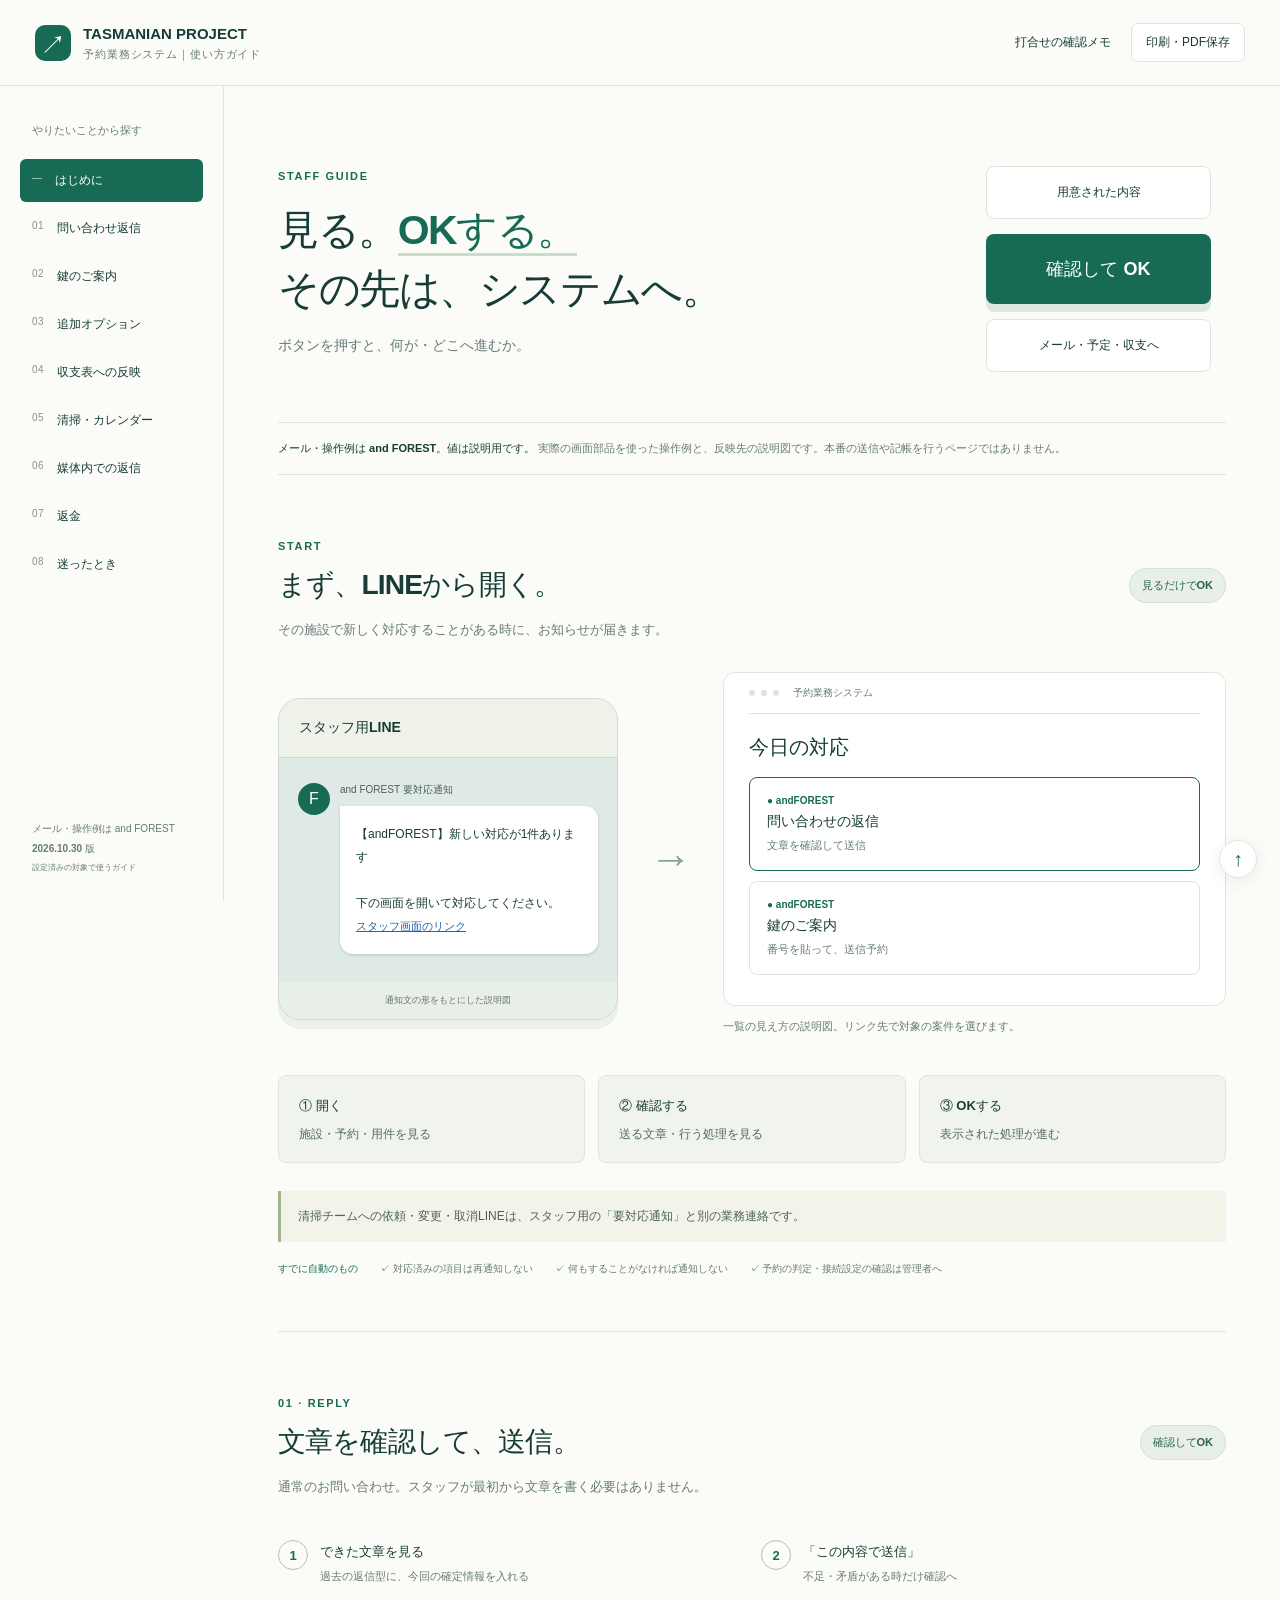
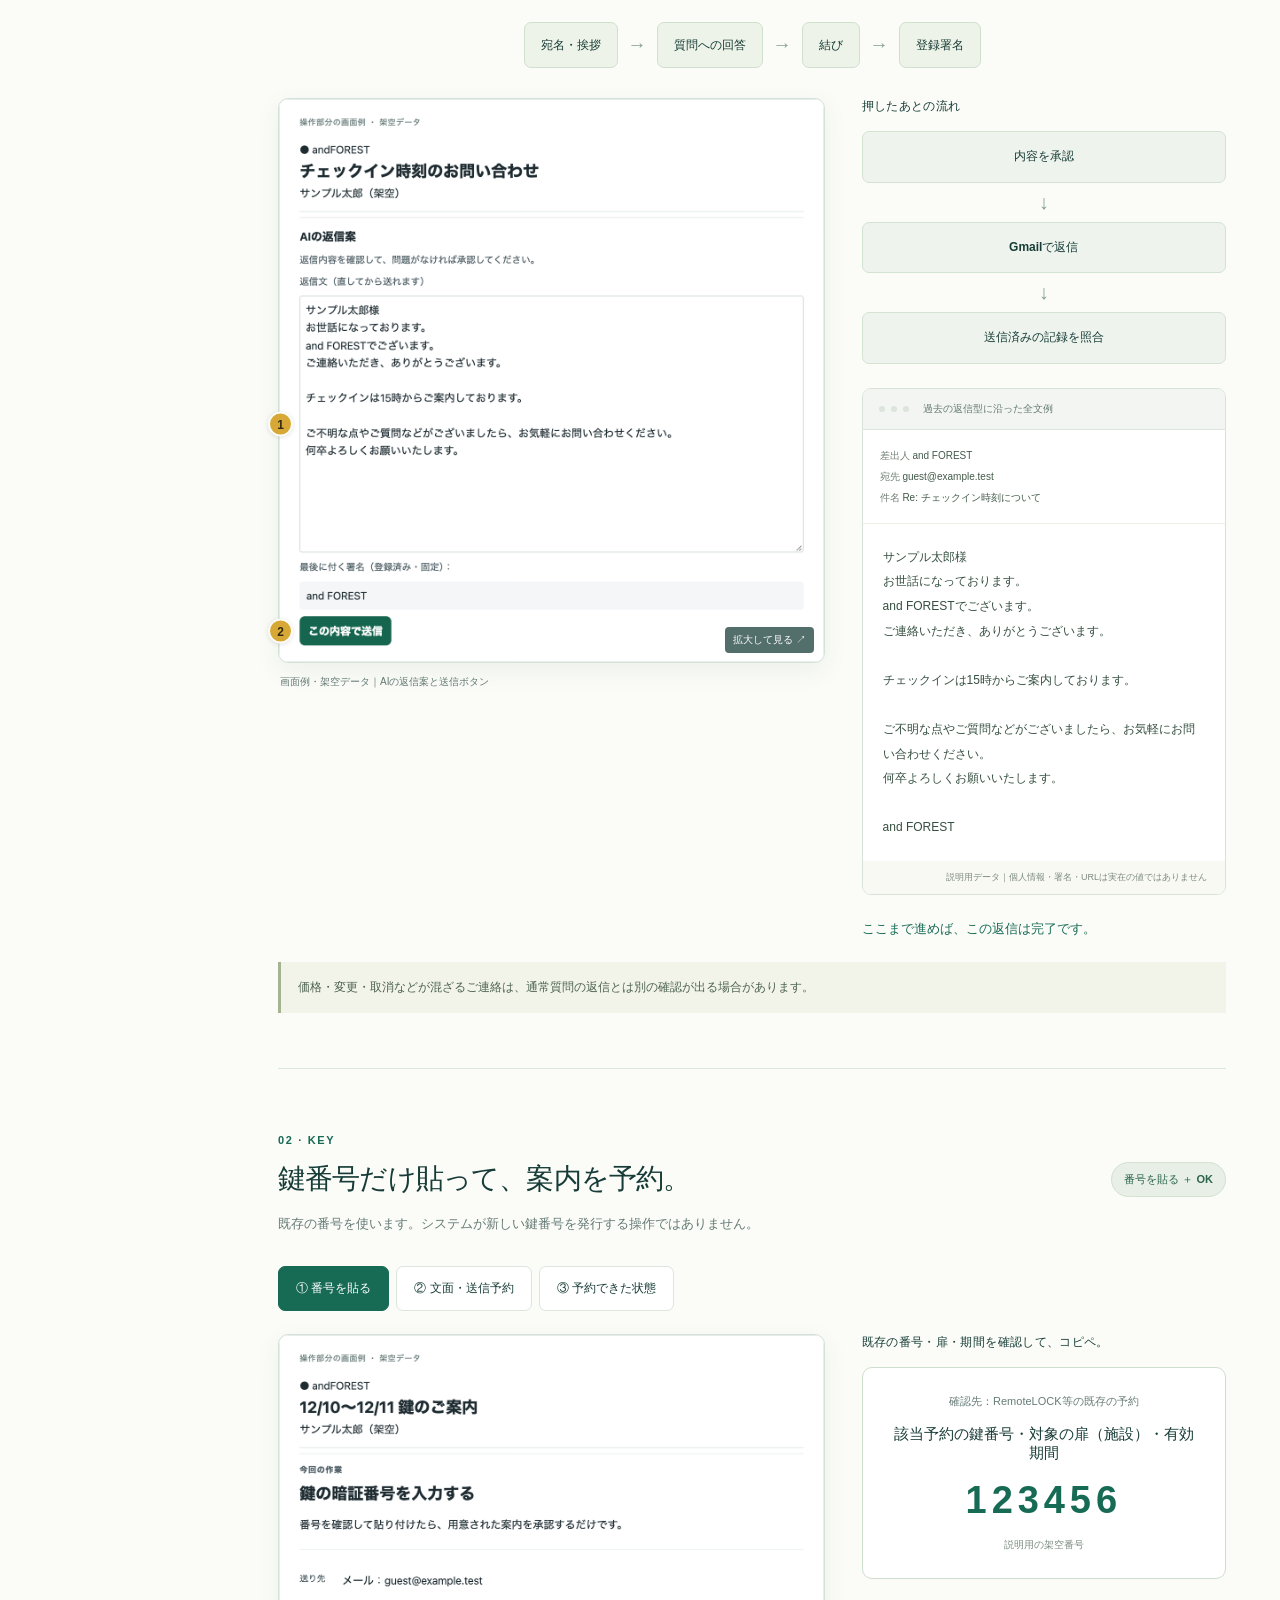
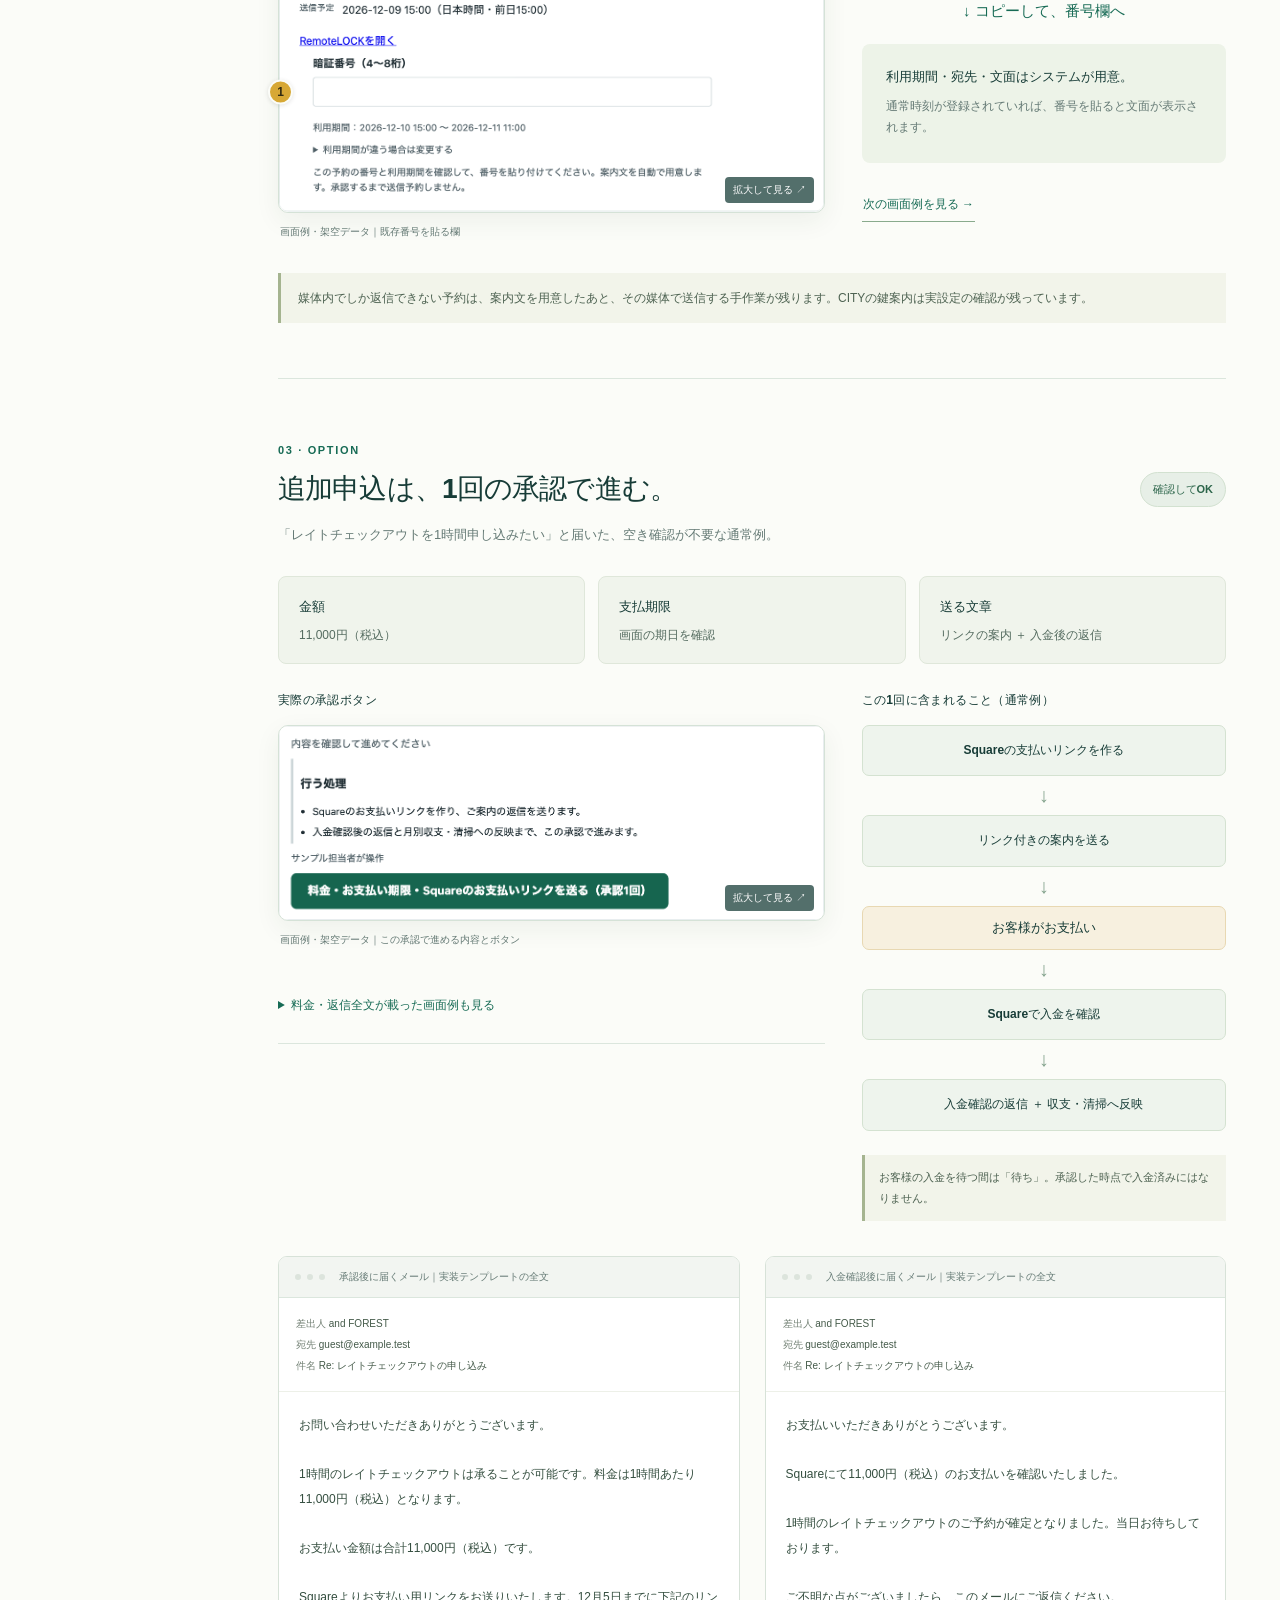
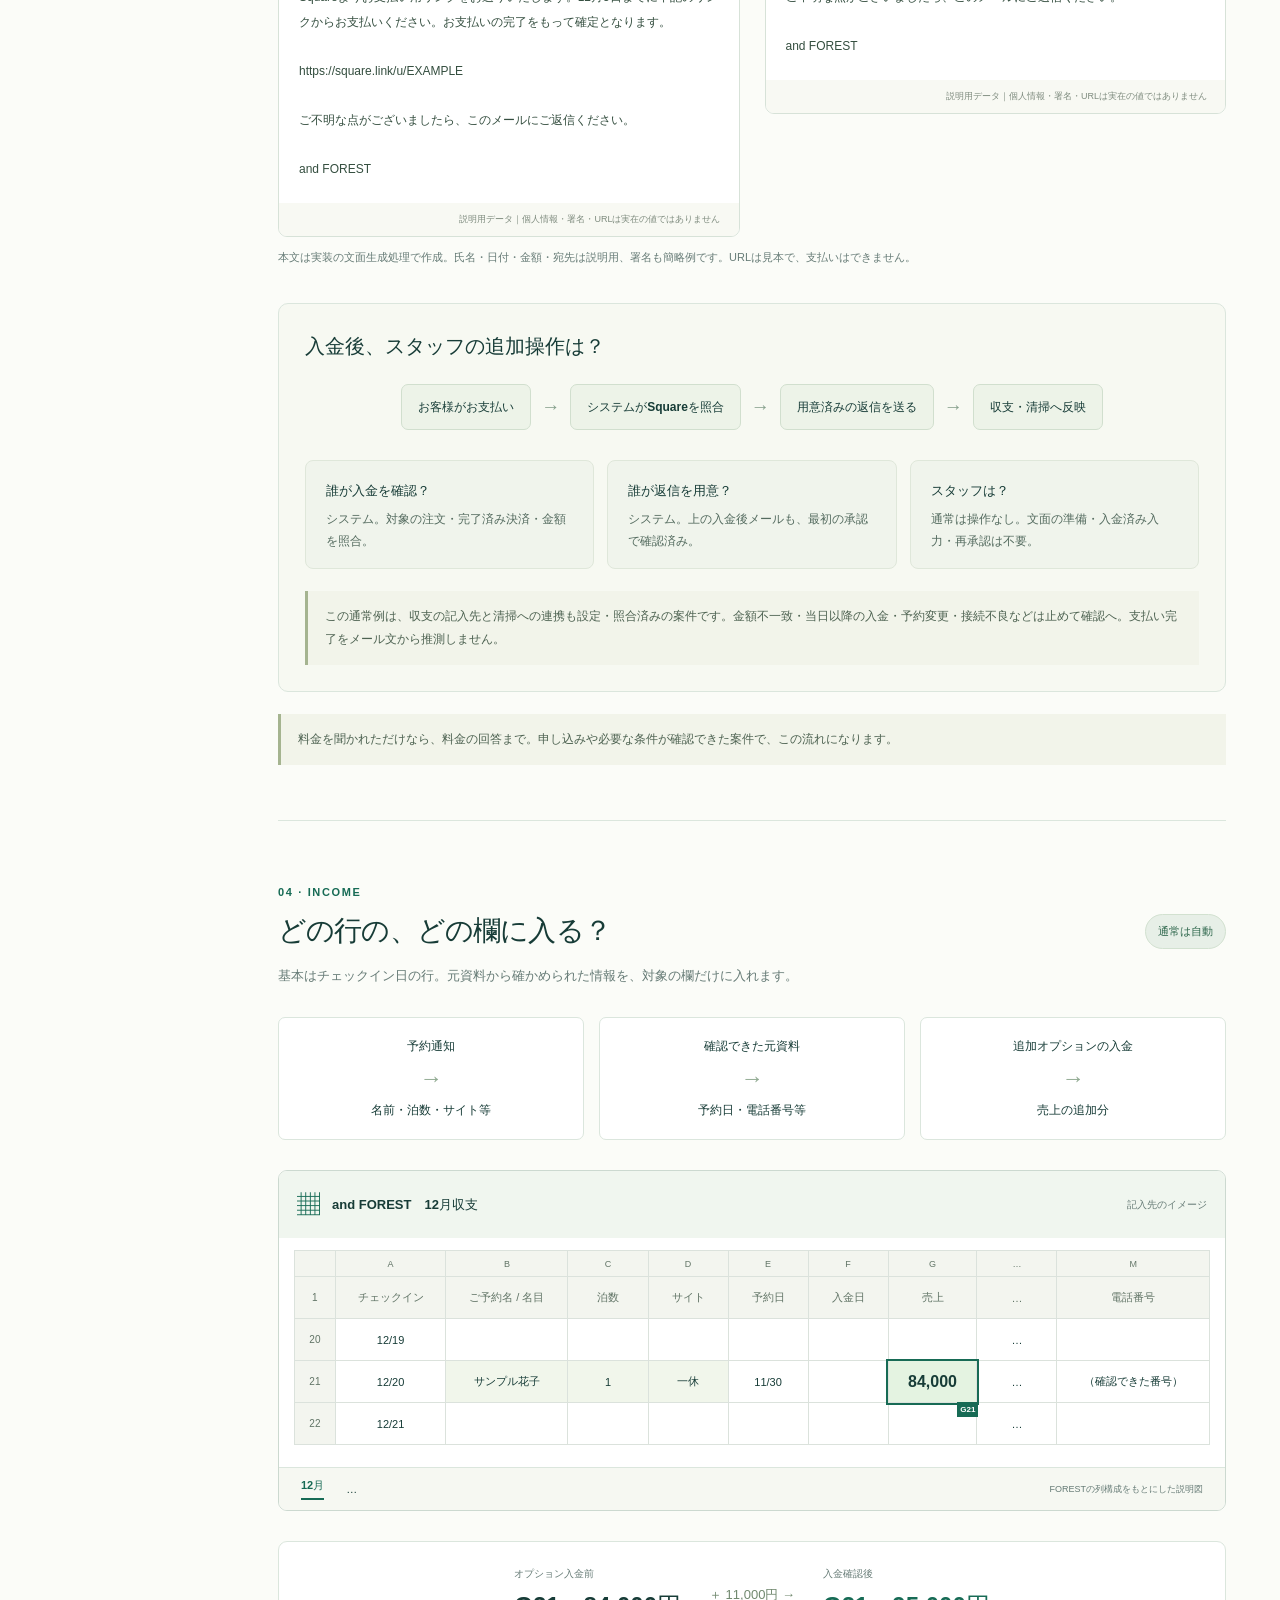
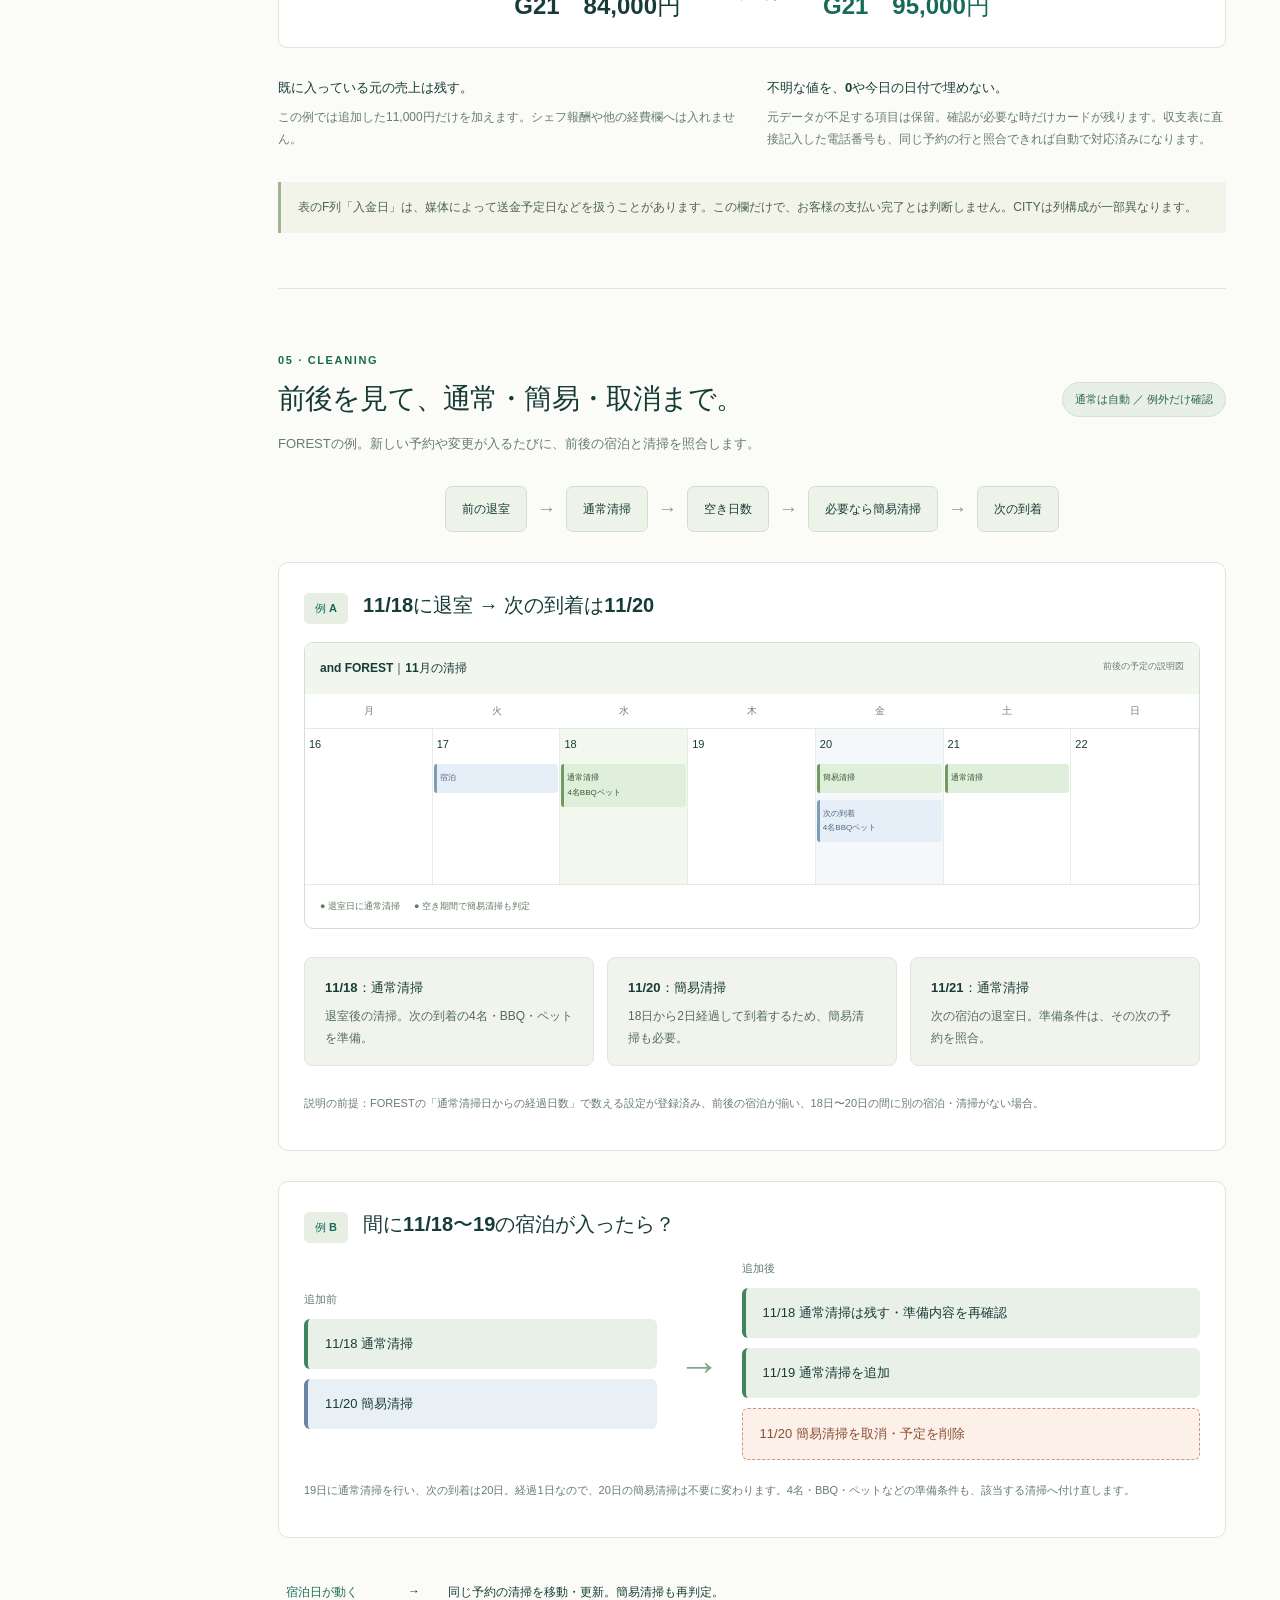
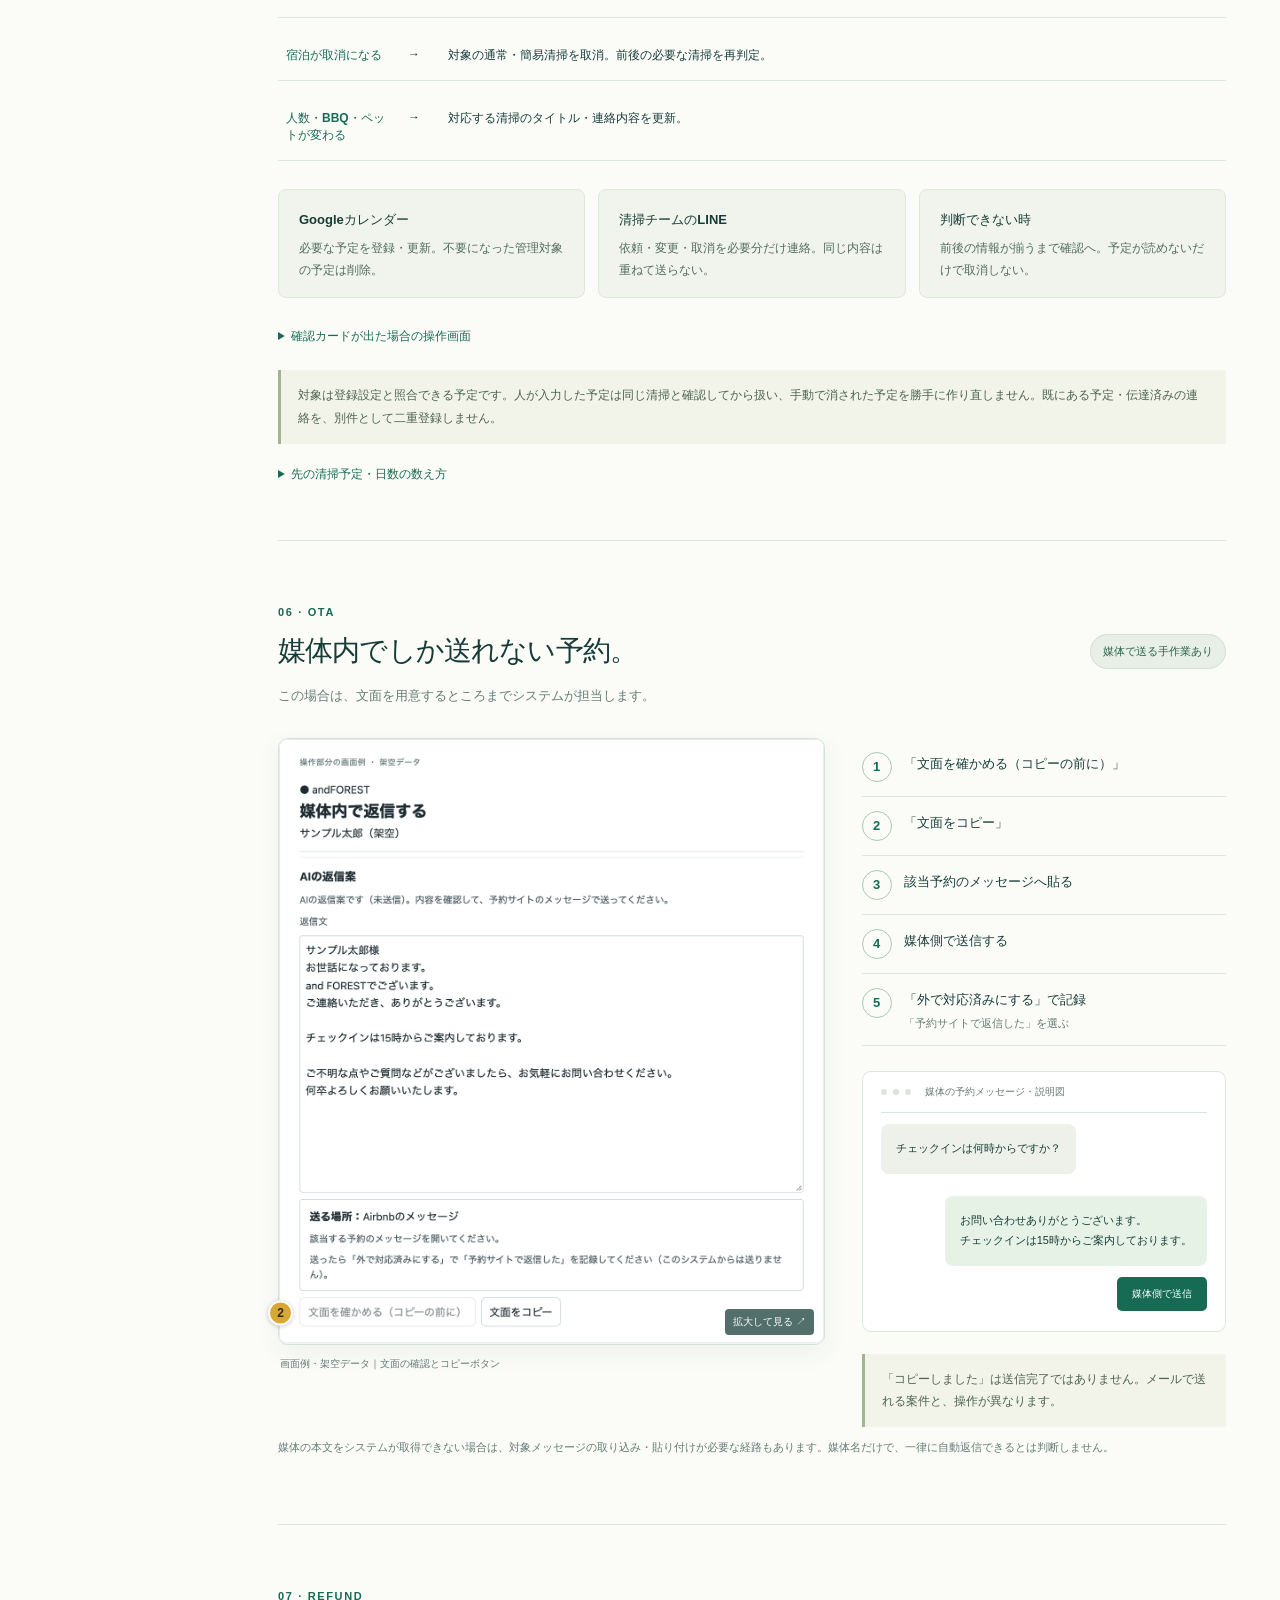
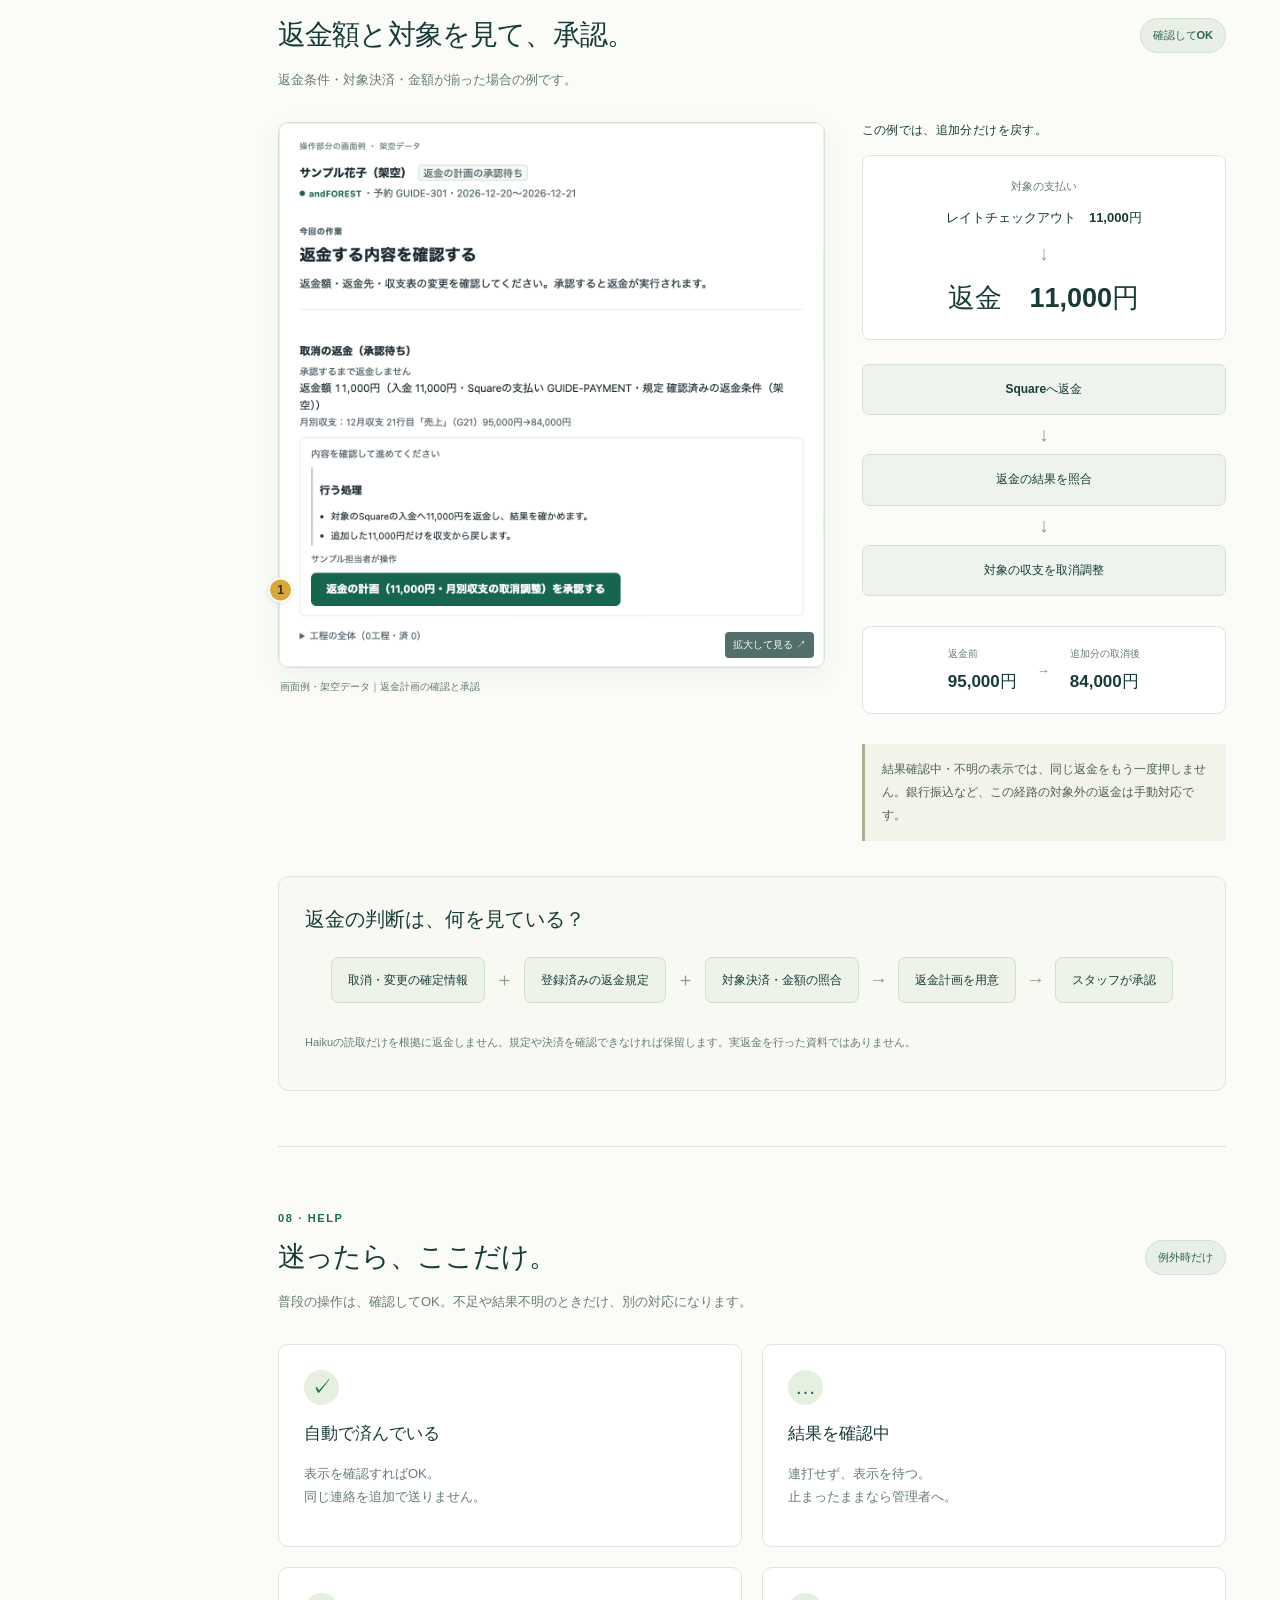
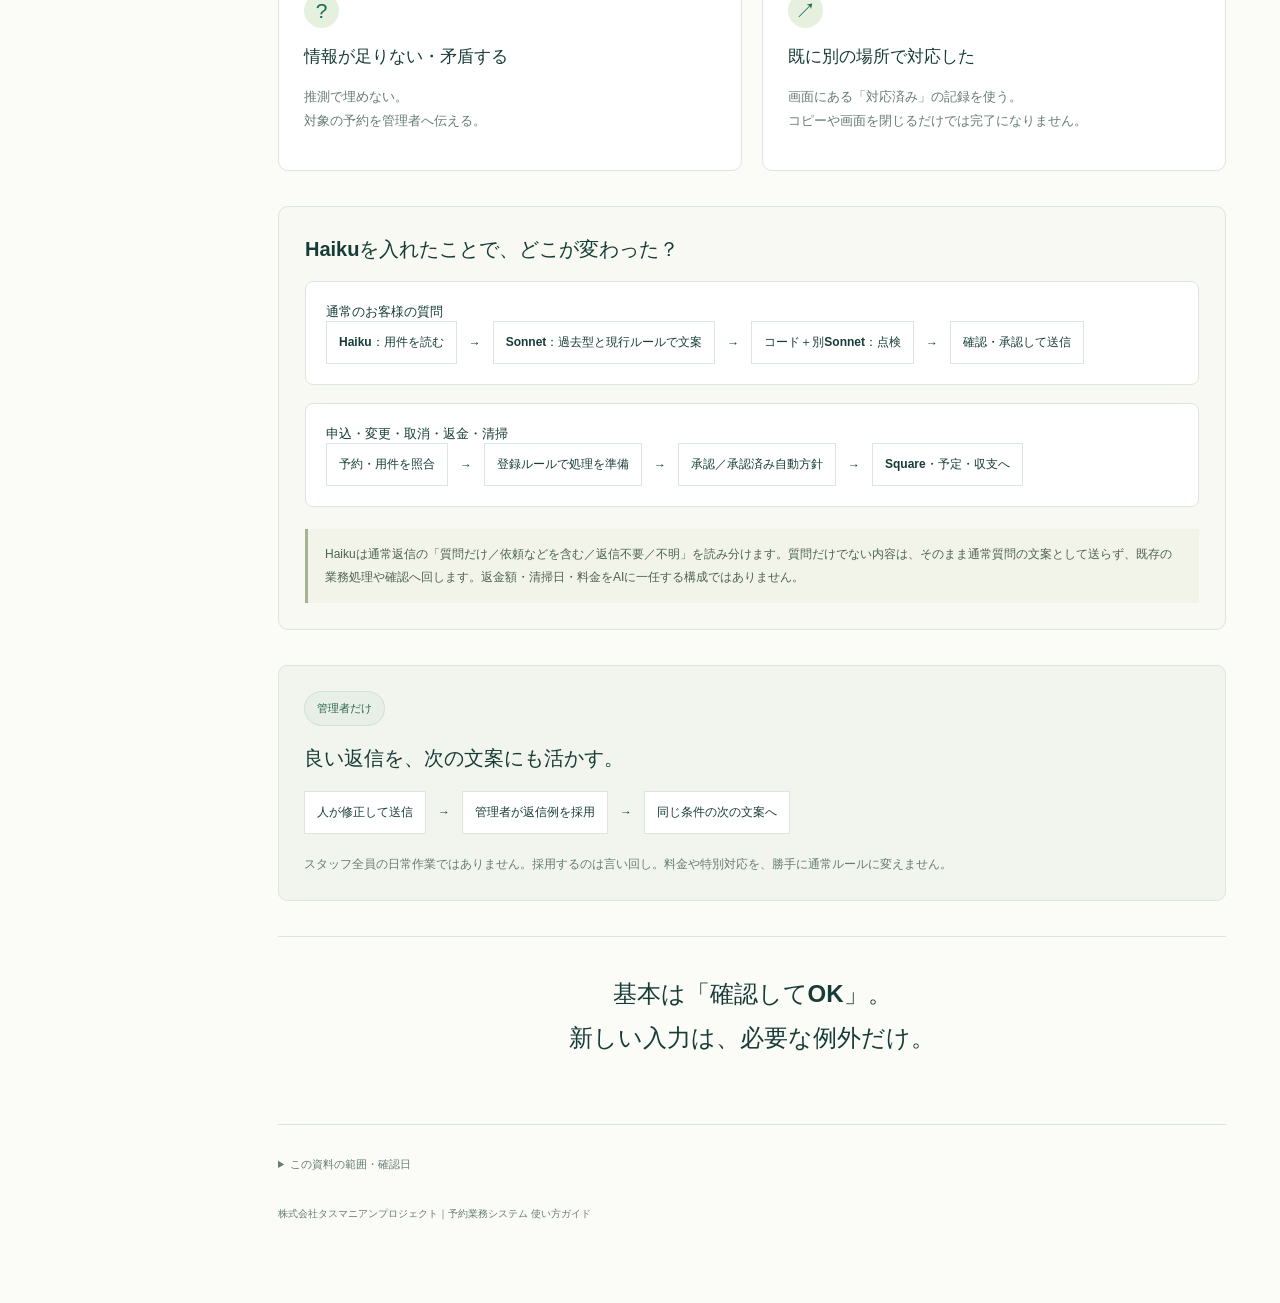
==== index.html @ d0b55928 "Clarify completed-work checks and remaining support routing boundary" ====
<!doctype html><html lang="ja"><head><meta charset="utf-8"><meta name="viewport" content="width=device-width,initial-scale=1"><meta name="color-scheme" content="light"><title>画像でわかる使い方｜株式会社タスマニアンプロジェクト</title><link rel="stylesheet" href="guide.css"><script defer src="guide.js"></script><meta name="robots" content="noindex,nofollow,noarchive"></head><body><header class="top"><a href="#start" class="brand"><span class="brand-icon">↗</span><span>TASMANIAN PROJECT<small>予約業務システム｜使い方ガイド</small></span></a><div class="top-actions"><a href="meeting.html">打合せの確認メモ</a><button id="print">印刷・PDF保存</button></div></header><aside class="sidebar"><p class="nav-label">やりたいことから探す</p><nav><a href="#start"><span>—</span>はじめに</a><a href="#reply"><span>01</span>問い合わせ返信</a><a href="#key"><span>02</span>鍵のご案内</a><a href="#option"><span>03</span>追加オプション</a><a href="#income"><span>04</span>収支表への反映</a><a href="#cleaning"><span>05</span>清掃・カレンダー</a><a href="#media"><span>06</span>媒体内での返信</a><a href="#refund"><span>07</span>返金</a><a href="#help"><span>08</span>迷ったとき</a></nav><div class="sidebar-foot">メール・操作例は and FOREST<br><b>2026.10.30 版</b><small>設定済みの対象で使うガイド</small></div></aside><main><div class="hero"><div><span class="eyebrow">STAFF GUIDE</span><h1>見る。<em>OKする。</em><br>その先は、システムへ。</h1><p>ボタンを押すと、何が・どこへ進むか。</p></div><div class="hero-route"><span>用意された内容</span><b>確認して OK</b><span>メール・予定・収支へ</span></div></div><div class="sample-notice"><b>メール・操作例は and FOREST。値は説明用です。</b> 実際の画面部品を使った操作例と、反映先の説明図です。本番の送信や記帳を行うページではありません。</div><section id="start" class="chapter"><div class="chapter-head"><div><div class="eyebrow">START</div><h2>まず、LINEから開く。</h2><p>その施設で新しく対応することがある時に、お知らせが届きます。</p></div><span class="mode">見るだけでOK</span></div><div class="start-flow"><div class="phone"><div class="phonebar">スタッフ用LINE</div><div class="chat"><div class="chatavatar">F</div><div><div class="chatname">and FOREST 要対応通知</div><div class="bubble">【andFOREST】新しい対応が1件あります<br><br>下の画面を開いて対応してください。<br><u>スタッフ画面のリンク</u></div></div></div><div class="phonefoot">通知文の形をもとにした説明図</div></div><div class="handoff-arrow" aria-hidden="true">→</div><div class="start-right"><div class="system-window"><div class="window"><i></i><i></i><i></i><span>予約業務システム</span></div><h3>今日の対応</h3><div class="task"><span>● andFOREST</span><b>問い合わせの返信</b><small>文章を確認して送信</small></div><div class="task ghost"><span>● andFOREST</span><b>鍵のご案内</b><small>番号を貼って、送信予約</small></div></div><p class="micro">一覧の見え方の説明図。リンク先で対象の案件を選びます。</p></div></div><div class="three"><div><b>① 開く</b><p>施設・予約・用件を見る</p></div><div><b>② 確認する</b><p>送る文章・行う処理を見る</p></div><div><b>③ OKする</b><p>表示された処理が進む</p></div></div><div class="note">清掃チームへの依頼・変更・取消LINEは、スタッフ用の「要対応通知」と別の業務連絡です。</div><div class="auto-strip"><b>すでに自動のもの</b><span>対応済みの項目は再通知しない</span><span>何もすることがなければ通知しない</span><span>予約の判定・接続設定の確認は管理者へ</span></div></section><section id="reply" class="chapter"><div class="chapter-head"><div><div class="eyebrow">01 · REPLY</div><h2>文章を確認して、送信。</h2><p>通常のお問い合わせ。スタッフが最初から文章を書く必要はありません。</p></div><span class="mode">確認してOK</span></div><div class="steps"><div class="step"><b>1</b><span><strong>できた文章を見る</strong><small>過去の返信型に、今回の確定情報を入れる</small></span></div><div class="step"><b>2</b><span><strong>「この内容で送信」</strong><small>不足・矛盾がある時だけ確認へ</small></span></div></div><div class="reply-shape"><b>宛名・挨拶</b><span>→</span><b>質問への回答</b><span>→</span><b>結び</b><span>→</span><b>登録署名</b></div><div class="story-grid"><div><figure class="screen"><button class="zoom" data-image="images/question.png" aria-label="AIの返信案と送信ボタンを拡大"><img src="images/question.png" width="820" height="848" alt="AIの返信案と送信ボタン" loading="lazy"><span class="pin" style="top:57.75%">1</span><span class="pin" style="top:94.46%">2</span><span class="enlarge">拡大して見る ↗</span></button><figcaption>画面例・架空データ｜AIの返信案と送信ボタン</figcaption></figure></div><div class="result"><div class="result-title">押したあとの流れ</div><div class="chain"><b>内容を承認</b><span>↓</span><b>Gmailで返信</b><span>↓</span><b>送信済みの記録を照合</b></div><div class="mail output"><div class="window"><i></i><i></i><i></i><span>過去の返信型に沿った全文例</span></div><div class="mailmeta">差出人 <b>and FOREST</b><br>宛先 <b>guest@example.test</b><br>件名 <b>Re: チェックイン時刻について</b></div><div class="mailbody">サンプル太郎様<br>お世話になっております。<br>and FORESTでございます。<br>ご連絡いただき、ありがとうございます。<br><br>チェックインは15時からご案内しております。<br><br>ご不明な点やご質問などがございましたら、お気軽にお問い合わせください。<br>何卒よろしくお願いいたします。<br><br>and FOREST</div><div class="sample-stamp">説明用データ｜個人情報・署名・URLは実在の値ではありません</div></div><p class="result-end">ここまで進めば、この返信は完了です。</p></div></div><div class="note">価格・変更・取消などが混ざるご連絡は、通常質問の返信とは別の確認が出る場合があります。</div></section><section id="key" class="chapter"><div class="chapter-head"><div><div class="eyebrow">02 · KEY</div><h2>鍵番号だけ貼って、<wbr>案内を予約。</h2><p>既存の番号を使います。システムが新しい鍵番号を発行する操作ではありません。</p></div><span class="mode">番号を貼る ＋ OK</span></div><div class="switcher" role="tablist" aria-label="鍵案内の説明画面"><button role="tab" aria-selected="true" data-show="key-entry-panel">① 番号を貼る</button><button role="tab" aria-selected="false" data-show="key-preview-panel">② 文面・送信予約</button><button role="tab" aria-selected="false" data-show="key-scheduled-panel">③ 予約できた状態</button></div><div class="switch-panel" id="key-entry-panel"><div class="story-grid"><div><figure class="screen"><button class="zoom" data-image="images/key-entry.png" aria-label="既存番号を貼る欄を拡大"><img src="images/key-entry.png" width="820" height="718" alt="既存番号を貼る欄" loading="lazy"><span class="pin" style="top:74.87%">1</span><span class="enlarge">拡大して見る ↗</span></button><figcaption>画面例・架空データ｜既存番号を貼る欄</figcaption></figure></div><div class="result"><div class="result-title">既存の番号・扉・期間を確認して、コピペ。</div><div class="existing-key"><small>確認先：RemoteLOCK等の既存の予約</small><b>該当予約の鍵番号・対象の扉（施設）・有効期間</b><strong>123456</strong><em>説明用の架空番号</em></div><div class="big-arrow">↓ コピーして、番号欄へ</div><div class="benefit"><b>利用期間・宛先・文面はシステムが用意。</b><p>通常時刻が登録されていれば、番号を貼ると文面が表示されます。</p></div><button class="next-explain" data-next-panel="key-preview-panel">次の画面例を見る →</button></div></div></div><div class="switch-panel" id="key-preview-panel" hidden><div class="story-grid"><div><figure class="screen"><button class="zoom" data-image="images/key-preview.png" aria-label="送る内容の確認と送信予約を拡大"><img src="images/key-preview.png" width="820" height="998" alt="送る内容の確認と送信予約" loading="lazy"><span class="pin" style="top:65.03%">2</span><span class="pin" style="top:85.21%">3</span><span class="enlarge">拡大して見る ↗</span></button><figcaption>画面例・架空データ｜送る内容の確認と送信予約</figcaption></figure></div><div class="result"><div class="result-title">送信前は、ここを確認。</div><div class="three-checks"><b>宛先</b><b>対象施設</b><b>鍵番号</b><b>使える期間</b></div><p class="micro">表示される利用期間と、実際の鍵の有効期間を確かめます。</p><div class="action-crop"><figure class="screen"><button class="zoom" data-image="images/key-action.png" aria-label="実際の送信予約ボタンを拡大"><img src="images/key-action.png" width="170" height="44" alt="実際の送信予約ボタン" loading="lazy"><span class="enlarge">拡大して見る ↗</span></button><figcaption>画面例・架空データ｜実際の送信予約ボタン</figcaption></figure></div><div class="chain"><b>この内容で送信予約</b><span>↓</span><b>システム内で送信待ち</b><span>↓</span><b>表示の時刻にGmailから自動送信</b></div><div class="timecard"><small>この例の送信予定</small><strong>12/9　15:00</strong><span>12/10到着の前日</span></div><button class="next-explain" data-next-panel="key-scheduled-panel">予約できた画面例を見る →</button></div></div></div><div class="switch-panel" id="key-scheduled-panel" hidden><div class="story-grid"><div><figure class="screen"><button class="zoom" data-image="images/key-scheduled.png" aria-label="送信予約済みの画面を拡大"><img src="images/key-scheduled.png" width="820" height="584" alt="送信予約済みの画面" loading="lazy"><span class="enlarge">拡大して見る ↗</span></button><figcaption>画面例・架空データ｜送信予約済みの画面</figcaption></figure></div><div class="result"><div class="complete-mark">✓</div><h3>送信時刻に、もう一度押さなくてOK。</h3><p>「送信予約済み」の表示を確認します。</p><p class="note">ここで予約するのはシステム内の送信です。Gmailの「送信予定」フォルダに並ぶ予約とは別です。</p></div></div></div><div class="note">媒体内でしか返信できない予約は、案内文を用意したあと、その媒体で送信する手作業が残ります。CITYの鍵案内は実設定の確認が残っています。</div></section><section id="option" class="chapter"><div class="chapter-head"><div><div class="eyebrow">03 · OPTION</div><h2>追加申込は、1回の承認で進む。</h2><p>「レイトチェックアウトを1時間申し込みたい」と届いた、空き確認が不要な通常例。</p></div><span class="mode">確認してOK</span></div><div class="three"><div><b>金額</b><p>11,000円（税込）</p></div><div><b>支払期限</b><p>画面の期日を確認</p></div><div><b>送る文章</b><p>リンクの案内 ＋ 入金後の返信</p></div></div><div class="story-grid"><div><div class="result-title">実際の承認ボタン</div><figure class="screen"><button class="zoom" data-image="images/option-action.png" aria-label="この承認で進める内容とボタンを拡大"><img src="images/option-action.png" width="758" height="270" alt="この承認で進める内容とボタン" loading="lazy"><span class="enlarge">拡大して見る ↗</span></button><figcaption>画面例・架空データ｜この承認で進める内容とボタン</figcaption></figure><details class="full-screen"><summary>料金・返信全文が載った画面例も見る</summary><figure class="screen"><button class="zoom" data-image="images/option.png" aria-label="料金案内と入金後の返信を拡大"><img src="images/option.png" width="820" height="1748" alt="料金案内と入金後の返信" loading="lazy"><span class="pin" style="top:53.70%">1</span><span class="pin" style="top:93.32%">2</span><span class="enlarge">拡大して見る ↗</span></button><figcaption>画面例・架空データ｜料金案内と入金後の返信</figcaption></figure></details></div><div class="result"><div class="result-title">この1回に含まれること（通常例）</div><div class="chain wide"><b>Squareの支払いリンクを作る</b><span>↓</span><b>リンク付きの案内を送る</b><span>↓</span><div class="customer-step">お客様がお支払い</div><span>↓</span><b>Squareで入金を確認</b><span>↓</span><b>入金確認の返信 ＋ 収支・清掃へ反映</b></div><div class="note compact">お客様の入金を待つ間は「待ち」。承認した時点で入金済みにはなりません。</div></div></div><div class="outcomes"><div><div class="mail output"><div class="window"><i></i><i></i><i></i><span>承認後に届くメール｜実装テンプレートの全文</span></div><div class="mailmeta">差出人 <b>and FOREST</b><br>宛先 <b>guest@example.test</b><br>件名 <b>Re: レイトチェックアウトの申し込み</b></div><div class="mailbody">お問い合わせいただきありがとうございます。<br><br>1時間のレイトチェックアウトは承ることが可能です。料金は1時間あたり11,000円（税込）となります。<br><br>お支払い金額は合計11,000円（税込）です。<br><br>Squareよりお支払い用リンクをお送りいたします。12月5日までに下記のリンクからお支払いください。お支払いの完了をもって確定となります。<br><br>https://square.link/u/EXAMPLE<br><br>ご不明な点がございましたら、このメールにご返信ください。<br><br>and FOREST</div><div class="sample-stamp">説明用データ｜個人情報・署名・URLは実在の値ではありません</div></div></div><div><div class="mail output"><div class="window"><i></i><i></i><i></i><span>入金確認後に届くメール｜実装テンプレートの全文</span></div><div class="mailmeta">差出人 <b>and FOREST</b><br>宛先 <b>guest@example.test</b><br>件名 <b>Re: レイトチェックアウトの申し込み</b></div><div class="mailbody">お支払いいただきありがとうございます。<br><br>Squareにて11,000円（税込）のお支払いを確認いたしました。<br><br>1時間のレイトチェックアウトのご予約が確定となりました。当日お待ちしております。<br><br>ご不明な点がございましたら、このメールにご返信ください。<br><br>and FOREST</div><div class="sample-stamp">説明用データ｜個人情報・署名・URLは実在の値ではありません</div></div></div></div><p class="micro">本文は実装の文面生成処理で作成。氏名・日付・金額・宛先は説明用、署名も簡略例です。URLは見本で、支払いはできません。</p><div class="automation-after"><h3>入金後、スタッフの追加操作は？</h3><div class="reply-shape"><b>お客様がお支払い</b><span>→</span><b>システムがSquareを照合</b><span>→</span><b>用意済みの返信を送る</b><span>→</span><b>収支・清掃へ反映</b></div><div class="three"><div><b>誰が入金を確認？</b><p>システム。対象の注文・完了済み決済・金額を照合。</p></div><div><b>誰が返信を用意？</b><p>システム。上の入金後メールも、最初の承認で確認済み。</p></div><div><b>スタッフは？</b><p>通常は操作なし。文面の準備・入金済み入力・再承認は不要。</p></div></div><div class="note">この通常例は、収支の記入先と清掃への連携も設定・照合済みの案件です。金額不一致・当日以降の入金・予約変更・接続不良などは止めて確認へ。支払い完了をメール文から推測しません。</div></div><div class="note">料金を聞かれただけなら、料金の回答まで。申し込みや必要な条件が確認できた案件で、この流れになります。</div></section><section id="income" class="chapter"><div class="chapter-head"><div><div class="eyebrow">04 · INCOME</div><h2>どの行の、どの欄に入る？</h2><p>基本はチェックイン日の行。元資料から確かめられた情報を、対象の欄だけに入れます。</p></div><span class="mode">通常は自動</span></div><div class="field-map"><div>予約通知 <span>→</span> <b>名前・泊数・サイト等</b></div><div>確認できた元資料 <span>→</span> <b>予約日・電話番号等</b></div><div>追加オプションの入金 <span>→</span> <b>売上の追加分</b></div></div><div class="sheet output"><div class="sheetbar"><span class="sheeticon">▦</span><b>and FOREST　12月収支</b><span>記入先のイメージ</span></div><div class="sheet-scroll"><table><thead><tr><th></th><th>A</th><th>B</th><th>C</th><th>D</th><th>E</th><th>F</th><th>G</th><th>…</th><th>M</th></tr><tr><th>1</th><th>チェックイン</th><th>ご予約名 / 名目</th><th>泊数</th><th>サイト</th><th>予約日</th><th>入金日</th><th>売上</th><th>…</th><th>電話番号</th></tr></thead><tbody><tr><th>20</th><td>12/19</td><td></td><td></td><td></td><td></td><td></td><td></td><td>…</td><td></td></tr><tr><th>21</th><td>12/20</td><td class="tint">サンプル花子</td><td class="tint">1</td><td class="tint">一休</td><td>11/30</td><td></td><td class="selected" data-cell="G21">84,000<span>G21</span></td><td>…</td><td>（確認できた番号）</td></tr><tr><th>22</th><td>12/21</td><td></td><td></td><td></td><td></td><td></td><td></td><td>…</td><td></td></tr></tbody></table></div><div class="sheet-tabs"><b>12月</b><span>…</span><em>FORESTの列構成をもとにした説明図</em></div></div><div class="ledger-change"><div><small>オプション入金前</small><strong>G21　84,000円</strong></div><span>＋ 11,000円 →</span><div class="paid"><small>入金確認後</small><strong>G21　95,000円</strong></div></div><div class="two-notes"><div><b>既に入っている元の売上は残す。</b><p>この例では追加した11,000円だけを加えます。シェフ報酬や他の経費欄へは入れません。</p></div><div><b>不明な値を、0や今日の日付で埋めない。</b><p>元データが不足する項目は保留。確認が必要な時だけカードが残ります。収支表に直接記入した電話番号も、同じ予約の行と照合できれば自動で対応済みになります。</p></div></div><div class="note">表のF列「入金日」は、媒体によって送金予定日などを扱うことがあります。この欄だけで、お客様の支払い完了とは判断しません。CITYは列構成が一部異なります。</div></section><section id="cleaning" class="chapter"><div class="chapter-head"><div><div class="eyebrow">05 · CLEANING</div><h2>前後を見て、通常・簡易・取消まで。</h2><p>FORESTの例。新しい予約や変更が入るたびに、前後の宿泊と清掃を照合します。</p></div><span class="mode">通常は自動 ／ 例外だけ確認</span></div><div class="reply-shape"><b>前の退室</b><span>→</span><b>通常清掃</b><span>→</span><b>空き日数</b><span>→</span><b>必要なら簡易清掃</b><span>→</span><b>次の到着</b></div><div class="clean-case"><div class="case-heading"><b>例 A</b><h3>11/18に退室 → 次の到着は11/20</h3></div><div class="calendar output"><div class="calendarbar"><b>and FOREST｜11月の清掃</b><span>前後の予定の説明図</span></div><div class="weekhead"><span>月</span><span>火</span><span>水</span><span>木</span><span>金</span><span>土</span><span>日</span></div><div class="week"><div>16</div><div>17<em class="stay-event">宿泊</em></div><div class="clean-day">18<em class="clean-event">通常清掃<br>4名BBQペット</em></div><div>19</div><div class="arrival-day">20<em class="clean-event">簡易清掃</em><em class="stay-event">次の到着<br>4名BBQペット</em></div><div>21<em class="clean-event">通常清掃</em></div><div>22</div></div><div class="calendar-key"><span>● 退室日に通常清掃</span><span>● 空き期間で簡易清掃も判定</span></div></div><div class="three"><div><b>11/18：通常清掃</b><p>退室後の清掃。次の到着の4名・BBQ・ペットを準備。</p></div><div><b>11/20：簡易清掃</b><p>18日から2日経過して到着するため、簡易清掃も必要。</p></div><div><b>11/21：通常清掃</b><p>次の宿泊の退室日。準備条件は、その次の予約を照合。</p></div></div><p class="micro">説明の前提：FORESTの「通常清掃日からの経過日数」で数える設定が登録済み、前後の宿泊が揃い、18日〜20日の間に別の宿泊・清掃がない場合。</p></div><div class="clean-case"><div class="case-heading"><b>例 B</b><h3>間に11/18〜19の宿泊が入ったら？</h3></div><div class="before-after"><div><small>追加前</small><div class="event-pill normal">11/18 通常清掃</div><div class="event-pill simple">11/20 簡易清掃</div></div><span class="handoff-arrow">→</span><div><small>追加後</small><div class="event-pill normal">11/18 通常清掃は残す・準備内容を再確認</div><div class="event-pill normal">11/19 通常清掃を追加</div><div class="event-pill removed">11/20 簡易清掃を取消・予定を削除</div></div></div><p class="micro">19日に通常清掃を行い、次の到着は20日。経過1日なので、20日の簡易清掃は不要に変わります。4名・BBQ・ペットなどの準備条件も、該当する清掃へ付け直します。</p></div><div class="change-rows"><div><b>宿泊日が動く</b><span>→</span><strong>同じ予約の清掃を移動・更新。簡易清掃も再判定。</strong></div><div><b>宿泊が取消になる</b><span>→</span><strong>対象の通常・簡易清掃を取消。前後の必要な清掃を再判定。</strong></div><div><b>人数・BBQ・ペットが変わる</b><span>→</span><strong>対応する清掃のタイトル・連絡内容を更新。</strong></div></div><div class="three"><div><b>Googleカレンダー</b><p>必要な予定を登録・更新。不要になった管理対象の予定は削除。</p></div><div><b>清掃チームのLINE</b><p>依頼・変更・取消を必要分だけ連絡。同じ内容は重ねて送らない。</p></div><div><b>判断できない時</b><p>前後の情報が揃うまで確認へ。予定が読めないだけで取消しない。</p></div></div><details class="minor"><summary>確認カードが出た場合の操作画面</summary><div class="story-grid"><div><figure class="screen"><button class="zoom" data-image="images/cleaning.png" aria-label="通常清掃の確認カード（11/18の1件）を拡大"><img src="images/cleaning.png" width="820" height="825" alt="通常清掃の確認カード（11/18の1件）" loading="lazy"><span class="pin" style="top:50.62%">1</span><span class="pin" style="top:85.11%">2</span><span class="enlarge">拡大して見る ↗</span></button><figcaption>画面例・架空データ｜通常清掃の確認カード（11/18の1件）</figcaption></figure></div><div><h3>画面に書かれた処理を確認して、OK。</h3><p class="micro">この画像は11/18の通常清掃1件です。前後の簡易清掃・取消は別の計画として判定・実行されます。</p><div class="note">既にLINEで伝えた分は「伝え済み（LINEは送らない）」で記録。画面に示すカレンダー処理が残る場合があります。</div></div></div></details><div class="note">対象は登録設定と照合できる予定です。人が入力した予定は同じ清掃と確認してから扱い、手動で消された予定を勝手に作り直しません。既にある予定・伝達済みの連絡を、別件として二重登録しません。</div><details class="minor"><summary>先の清掃予定・日数の数え方</summary><p>月次の対象期間に達してから処理します。12/29の清掃を11/15から扱うのは、本人指定の1件の引継ぎ条件です。全予約を前倒しする意味ではありません。上の簡易清掃例は経過日数の設定が前提で、未登録の施設に同じ数え方を勝手に適用しません。</p></details></section><section id="media" class="chapter"><div class="chapter-head"><div><div class="eyebrow">06 · OTA</div><h2>媒体内でしか送れない予約。</h2><p>この場合は、文面を用意するところまでシステムが担当します。</p></div><span class="mode">媒体で送る手作業あり</span></div><div class="story-grid"><div><figure class="screen"><button class="zoom" data-image="images/media.png" aria-label="文面の確認とコピーボタンを拡大"><img src="images/media.png" width="820" height="911" alt="文面の確認とコピーボタン" loading="lazy"><span class="pin" style="top:94.84%">1</span><span class="pin" style="top:94.84%">2</span><span class="enlarge">拡大して見る ↗</span></button><figcaption>画面例・架空データ｜文面の確認とコピーボタン</figcaption></figure></div><div class="result"><div class="numbered-actions"><div class="step"><b>1</b><span><strong>「文面を確かめる（コピーの前に）」</strong></span></div><div class="step"><b>2</b><span><strong>「文面をコピー」</strong></span></div><div class="step"><b>3</b><span><strong>該当予約のメッセージへ貼る</strong></span></div><div class="step"><b>4</b><span><strong>媒体側で送信する</strong></span></div><div class="step"><b>5</b><span><strong>「外で対応済みにする」で記録</strong><small>「予約サイトで返信した」を選ぶ</small></span></div></div><div class="ota-window output"><div class="window"><i></i><i></i><i></i><span>媒体の予約メッセージ・説明図</span></div><p class="ota-guest">チェックインは何時からですか？</p><p class="ota-host">お問い合わせありがとうございます。<br>チェックインは15時からご案内しております。</p><span class="send-indicator">媒体側で送信</span></div><div class="note">「コピーしました」は送信完了ではありません。メールで送れる案件と、操作が異なります。</div></div></div><p class="micro">媒体の本文をシステムが取得できない場合は、対象メッセージの取り込み・貼り付けが必要な経路もあります。媒体名だけで、一律に自動返信できるとは判断しません。</p></section><section id="refund" class="chapter"><div class="chapter-head"><div><div class="eyebrow">07 · REFUND</div><h2>返金額と対象を見て、承認。</h2><p>返金条件・対象決済・金額が揃った場合の例です。</p></div><span class="mode">確認してOK</span></div><div class="story-grid"><div><figure class="screen"><button class="zoom" data-image="images/refund.png" aria-label="返金計画の確認と承認を拡大"><img src="images/refund.png" width="820" height="820" alt="返金計画の確認と承認" loading="lazy"><span class="pin" style="top:85.75%">1</span><span class="enlarge">拡大して見る ↗</span></button><figcaption>画面例・架空データ｜返金計画の確認と承認</figcaption></figure></div><div class="result"><div class="result-title">この例では、追加分だけを戻す。</div><div class="moneycard"><small>対象の支払い</small><b>レイトチェックアウト　11,000円</b><span>↓</span><strong>返金　11,000円</strong></div><div class="chain"><b>Squareへ返金</b><span>↓</span><b>返金の結果を照合</b><span>↓</span><b>対象の収支を取消調整</b></div><div class="ledger-change small"><div><small>返金前</small><strong>95,000円</strong></div><span>→</span><div><small>追加分の取消後</small><strong>84,000円</strong></div></div><div class="note">結果確認中・不明の表示では、同じ返金をもう一度押しません。銀行振込など、この経路の対象外の返金は手動対応です。</div></div></div><div class="automation-after"><h3>返金の判断は、何を見ている？</h3><div class="reply-shape"><b>取消・変更の確定情報</b><span>＋</span><b>登録済みの返金規定</b><span>＋</span><b>対象決済・金額の照合</b><span>→</span><b>返金計画を用意</b><span>→</span><b>スタッフが承認</b></div><p class="micro">Haikuの読取だけを根拠に返金しません。規定や決済を確認できなければ保留します。実返金を行った資料ではありません。</p></div></section><section id="help" class="chapter"><div class="chapter-head"><div><div class="eyebrow">08 · HELP</div><h2>迷ったら、ここだけ。</h2><p>普段の操作は、確認してOK。不足や結果不明のときだけ、別の対応になります。</p></div><span class="mode">例外時だけ</span></div><div class="help-grid"><article><span>✓</span><h3>自動で済んでいる</h3><p>表示を確認すればOK。<br>同じ連絡を追加で送りません。</p></article><article><span>…</span><h3>結果を確認中</h3><p>連打せず、表示を待つ。<br>止まったままなら管理者へ。</p></article><article><span>?</span><h3>情報が足りない・矛盾する</h3><p>推測で埋めない。<br>対象の予約を管理者へ伝える。</p></article><article><span>↗</span><h3>既に別の場所で対応した</h3><p>画面にある「対応済み」の記録を使う。<br>コピーや画面を閉じるだけでは完了になりません。</p></article></div><div class="automation-after"><h3>Haikuを入れたことで、どこが変わった？</h3><div class="ai-routes"><article><b>通常のお客様の質問</b><div class="mini-chain"><b>Haiku：用件を読む</b><span>→</span><b>Sonnet：過去型と現行ルールで文案</b><span>→</span><b>コード＋別Sonnet：点検</b><span>→</span><b>確認・承認して送信</b></div></article><article><b>申込・変更・取消・返金・清掃</b><div class="mini-chain"><b>予約・用件を照合</b><span>→</span><b>登録ルールで処理を準備</b><span>→</span><b>承認／承認済み自動方針</b><span>→</span><b>Square・予定・収支へ</b></div></article></div><div class="note">Haikuは通常返信の「質問だけ／依頼などを含む／返信不要／不明」を読み分けます。質問だけでない内容は、そのまま通常質問の文案として送らず、既存の業務処理や確認へ回します。返金額・清掃日・料金をAIに一任する構成ではありません。</div></div><div class="admin-only"><span class="mode">管理者だけ</span><h3>良い返信を、次の文案にも活かす。</h3><div class="mini-chain"><b>人が修正して送信</b><span>→</span><b>管理者が返信例を採用</b><span>→</span><b>同じ条件の次の文案へ</b></div><p>スタッフ全員の日常作業ではありません。採用するのは言い回し。料金や特別対応を、勝手に通常ルールに変えません。</p></div><div class="end-message"><strong>基本は「確認してOK」。<br>新しい入力は、必要な例外だけ。</strong></div></section><footer><details><summary>この資料の範囲・確認日</summary><p>確認日：2026/10/31。Google接続の復旧と、記入済み電話番号の自動確認を反映済みです。画像は同じUI部品に説明用データを表示しています。通常返信は過去型に今回の説明条件を差し込んだ例、Squareの2通は実装のテンプレート関数で作成した本文です。今回、外部AIの新規生成は行っていません。カレンダー・LINE・メール・収支表の外観は説明図です。実配送・実取引の全件検収を示す資料ではありません。機能の対象・自動実行の範囲は施設設定や対応媒体によって異なります。</p><p>TimeTreeの既存予定の移行、CITYの鍵・清掃連絡先、ケータリングの実設定・管理表連携などの確認事項は、別の確認メモに整理しています。</p></details><p>株式会社タスマニアンプロジェクト｜予約業務システム 使い方ガイド</p></footer></main><button class="backtop" aria-label="先頭へ戻る">↑</button><dialog id="image-dialog"><button class="close-dialog" autofocus aria-label="画像を閉じる">×</button><img alt="拡大した画面例"><p>架空データの操作画面例</p></dialog></body></html>
---- guide.css ----
@charset "UTF-8";
:root{--ink:#173c37;--muted:#667b76;--green:#176b55;--mint:#edf5ef;--paper:#fbfcf8;--line:#dbe6dd;--gold:#d7a835;--white:#fff;font-family:"Hiragino Kaku Gothic ProN","Yu Gothic",Meiryo,sans-serif;color:var(--ink);background:var(--paper);font-synthesis:none;scroll-behavior:smooth}
*{box-sizing:border-box}body{margin:0}button,a{-webkit-tap-highlight-color:transparent}button{font:inherit;cursor:pointer}a{color:inherit;text-decoration:none}button:focus-visible,a:focus-visible,summary:focus-visible{outline:3px solid #d0a32c;outline-offset:5px}button{color:inherit}p{line-height:1.8}button[hidden],[hidden]{display:none!important}.top{height:86px;position:sticky;top:0;z-index:20;display:flex;align-items:center;justify-content:space-between;gap:20px;padding:0 35px;border-bottom:1px solid var(--line);background:#fbfcf8f5;backdrop-filter:blur(12px)}.brand{display:flex;align-items:center;gap:12px;font-size:15px;font-weight:700;line-height:1.6}.brand small{display:block;color:var(--muted);font-size:11px;font-weight:500;letter-spacing:.08em}.brand-icon{background:var(--green);color:white;width:36px;height:36px;border-radius:10px;display:grid;place-items:center;font-size:26px}.top-actions{display:flex;align-items:center;gap:20px;font-size:12px}.top-actions button{background:white;border:1px solid var(--line);border-radius:7px;padding:10px 14px}.sidebar{position:fixed;top:86px;bottom:0;left:0;width:224px;border-right:1px solid var(--line);padding:35px 20px 24px;display:flex;flex-direction:column;background:var(--paper);z-index:10}.nav-label{font-size:11px;color:var(--muted);margin:0 12px 18px}.sidebar nav{display:flex;flex-direction:column;gap:5px}.sidebar nav a{font-size:12px;display:flex;gap:13px;padding:13px 12px;border-radius:6px;transition:background .2s}.sidebar nav a span{font-size:10px;letter-spacing:.04em;color:#82948c}.sidebar nav a.active{background:var(--green);color:white}.sidebar nav a.active span{color:#b6dcc9}.sidebar nav a:hover{background:#e7eee7}.sidebar nav a.active:hover{background:#13563f}.sidebar-foot{margin-top:auto;font-size:10px;color:var(--muted);line-height:2;padding:15px 12px 0}.sidebar-foot small{display:block}main{margin-left:224px;max-width:1560px;padding:0 54px 40px}.hero{display:grid;grid-template-columns:1fr 255px;gap:45px;align-items:center;padding:65px 0 35px}.eyebrow{font-size:11px;letter-spacing:.15em;font-weight:700;color:var(--green)}h1{font-size:clamp(33px,3.2vw,53px);line-height:1.45;letter-spacing:-.035em;margin:17px 0 14px}h1 em{font-style:normal;color:var(--green);border-bottom:3px solid #c9dcca}.hero p{font-size:14px;color:var(--muted)}.hero-route{display:grid;gap:15px;text-align:center;position:relative;padding:15px}.hero-route span{border:1px solid var(--line);border-radius:8px;background:#fff;padding:17px 10px;font-size:12px}.hero-route b{color:white;background:var(--green);padding:23px 10px;border-radius:8px;font-size:18px;box-shadow:0 8px 0 #dfe8dc}.sample-notice{border-top:1px solid var(--line);border-bottom:1px solid var(--line);padding:15px 0;font-size:11px;line-height:1.9;color:var(--muted)}.sample-notice b{color:var(--ink)}.chapter{padding:65px 0 55px;border-bottom:1px solid var(--line);scroll-margin-top:108px}.chapter-head{display:flex;justify-content:space-between;gap:30px;align-items:flex-start;margin-bottom:30px}.chapter h2{font-size:clamp(26px,2.2vw,37px);line-height:1.5;letter-spacing:-.03em;margin:12px 0}.chapter-head p{font-size:13px;color:var(--muted);margin:0;max-width:780px}.mode{display:inline-flex;align-items:center;white-space:nowrap;background:#e7efe7;color:#2c654a;font-size:11px;font-weight:700;border:1px solid #d2e1d0;padding:9px 12px;border-radius:30px;margin-top:28px}.start-flow{display:grid;grid-template-columns:340px 55px 1fr;align-items:center;gap:25px}.phone{background:#dfe9e6;border:1px solid #cddbd4;border-radius:22px;overflow:hidden;box-shadow:0 9px 0 #edf1eb}.phonebar{font-weight:700;font-size:14px;padding:20px;background:#eef2e9;border-bottom:1px solid #d2dacf}.chat{padding:25px 19px 28px;display:flex;gap:10px}.chatavatar{background:var(--green);color:white;border-radius:50%;height:32px;width:32px;display:grid;place-items:center;flex:none}.chatname{font-size:10px;color:#4d6059;margin-bottom:9px}.bubble{background:#fff;box-shadow:0 1px 3px #b6c8b9;border-radius:0 13px 13px 13px;padding:17px 16px;line-height:1.9;font-size:12px}.bubble u{color:#2164a5;font-size:11px}.phonefoot{padding:12px 18px;text-align:center;font-size:9px;color:#66766c;background:#e8eee8}.handoff-arrow{font-size:42px;color:#84a58c;text-align:center}.system-window{border:1px solid var(--line);border-radius:12px;padding:0 25px 20px;background:white}.window{display:flex;gap:6px;align-items:center;border-bottom:1px solid var(--line);padding:13px 0;font-size:10px;color:var(--muted);min-height:38px}.window i{width:6px;height:6px;border-radius:50%;background:#dce4dc}.window span{margin-left:8px}.system-window h3{font-size:20px;margin:20px 0 16px}.task{display:grid;gap:7px;border:1.5px solid var(--green);border-radius:8px;padding:17px;margin:10px 0;font-size:14px}.task span{color:var(--green);font-size:10px;font-weight:700}.task small{font-size:11px;color:var(--muted)}.task.ghost{border:1px solid var(--line)}.micro{font-size:11px;color:var(--muted);line-height:1.8}.three{display:grid;grid-template-columns:repeat(3,1fr);gap:13px;margin:28px 0}.three>div{padding:20px 20px 16px;background:#f0f4ec;border:1px solid #dfe7da;border-radius:8px}.three b{font-size:13px}.three p{font-size:12px;margin:9px 0 0;color:#546b5f}.note{background:#f2f4ea;border-left:3px solid #a5b490;padding:14px 17px;font-size:12px;line-height:1.9;color:#4d6251;margin:22px 0 0}.note.compact{padding:12px 14px;font-size:11px}.auto-strip{display:flex;flex-wrap:wrap;gap:10px 22px;font-size:10px;margin-top:20px;color:var(--muted)}.auto-strip b{color:var(--green)}.auto-strip span:before{content:'✓ ';color:var(--green)}.steps{display:flex;flex-wrap:wrap;gap:18px;margin-bottom:26px}.step{display:flex;align-items:flex-start;gap:12px;flex:1;min-width:200px;padding:12px 0}.step>b{display:grid;place-items:center;color:var(--green);border:1px solid #abc8b2;width:30px;height:30px;border-radius:50%;font-size:13px;flex:none}.step strong{font-size:13px;line-height:1.8}.step small{display:block;font-size:11px;color:var(--muted);margin-top:5px}.story-grid{display:grid;grid-template-columns:minmax(0,1.35fr) minmax(280px,.9fr);gap:37px;align-items:start}.story-grid>div{min-width:0}.screen{margin:0;min-width:0}.zoom{display:block;position:relative;background:white;border:1px solid #d5e2d7;border-radius:10px;padding:0;width:100%;text-align:left;box-shadow:0 8px 26px #1f3d2310}.zoom>img{display:block;width:100%;height:auto;border-radius:10px}.enlarge{position:absolute;right:10px;bottom:9px;background:#173c37dc;color:#fff;padding:6px 8px;border-radius:4px;font-size:10px;opacity:.85}.zoom:hover .enlarge{opacity:1}.pin{display:grid;place-items:center;position:absolute;left:-11px;transform:translateY(-50%);background:var(--gold);color:#322b12;width:25px;height:25px;border:2px solid var(--paper);border-radius:50%;font-size:12px;font-weight:800;box-shadow:0 1px 4px #3332}.screen figcaption{font-size:10px;line-height:1.6;color:var(--muted);padding:11px 2px}.result{padding-top:0;min-width:0}.result-title{font-size:12px;font-weight:700;letter-spacing:.03em;margin:0 0 16px}.chain{display:grid;gap:8px;text-align:center;margin:0 0 24px}.chain>b{background:#eef4ed;border:1px solid #d4e2d1;border-radius:7px;font-size:12px;padding:14px 12px;line-height:1.8}.chain>span{color:#83a28c;font-size:20px}.customer-step{padding:12px;background:#f7f0df;border:1px solid #e8d8b2;border-radius:7px;font-size:13px;font-weight:700}.mail{background:white;border:1px solid #d7e2d8;border-radius:9px;overflow:hidden}.mail>.window{padding:13px 16px;background:#f2f5f1}.mailmeta{padding:15px 17px;border-bottom:1px solid #edf0e8;font-size:10px;color:#728074;line-height:2.1}.mailmeta b{font-weight:500;color:#445a49}.mailbody{padding:21px 20px;font-size:12px;line-height:2.05;color:#344e3f}.sample-stamp{font-size:9px;padding:10px 18px;background:#f8f9f3;color:#7f8c7f;text-align:right}.result-end{font-weight:700;font-size:13px;color:var(--green);margin:22px 0 0}.switcher{display:flex;gap:7px;margin:0 0 23px;flex-wrap:wrap}.switcher button{background:white;border:1px solid var(--line);font-size:12px;padding:13px 17px;border-radius:7px}.switcher button[aria-selected=true]{border-color:var(--green);background:var(--green);color:white}.existing-key{padding:26px;border:1px solid #ceddce;background:#fff;border-radius:10px;display:grid;gap:16px;text-align:center}.existing-key small{font-size:11px;color:var(--muted)}.existing-key b{font-size:15px}.existing-key strong{font-size:38px;letter-spacing:.13em;color:var(--green)}.existing-key em{font-size:10px;font-style:normal;color:#7d8c7f}.big-arrow{text-align:center;font-size:15px;font-weight:700;margin:23px 0;color:var(--green)}.benefit{background:#edf3e8;padding:24px;border-radius:8px;font-size:13px}.benefit p{font-size:12px;color:var(--muted);margin:10px 0 0}.next-explain{border:0;border-bottom:1px solid #89aa8d;background:transparent;padding:8px 1px;margin-top:25px;font-size:12px;color:var(--green)}.three-checks{display:flex;gap:8px;flex-wrap:wrap}.three-checks b{background:var(--green);color:white;font-size:12px;padding:11px 17px;border-radius:5px}.action-crop{padding:20px 0}.action-crop .zoom{border:0;box-shadow:none;max-width:310px}.action-crop .enlarge{display:none}.action-crop figcaption{font-size:9px}.timecard{padding:20px;background:white;border:1px solid var(--line);border-radius:8px;display:grid;gap:12px;text-align:center}.timecard strong{font-size:25px}.timecard small,.timecard span{font-size:11px;color:var(--muted)}.complete-mark{font-size:50px;color:var(--green);width:90px;height:90px;border:2px solid #c9dccb;border-radius:50%;display:grid;place-items:center;margin:20px 0}.full-screen{border-bottom:1px solid var(--line);padding:15px 0;font-size:12px;margin-top:16px}.full-screen summary{cursor:pointer;color:var(--green);padding:5px 0 12px}.full-screen[open] .screen{margin-top:15px}.outcomes{display:grid;grid-template-columns:1fr 1fr;gap:25px;margin-top:35px}.fake-link{color:#205ca0;text-decoration:underline}.field-map{display:grid;grid-template-columns:repeat(3,1fr);gap:15px;margin:28px 0}.field-map div{display:grid;gap:10px;text-align:center;padding:20px 10px;font-size:12px;border:1px solid var(--line);background:white;border-radius:7px}.field-map span{color:#90aa91;font-size:23px}.sheet{margin:30px 0;background:white;border:1px solid #ccd9d0;border-radius:9px;overflow:hidden}.sheetbar{display:flex;align-items:center;gap:12px;font-size:13px;background:#f0f6ef;padding:18px}.sheetbar>span:last-child{font-size:10px;color:var(--muted);margin-left:auto}.sheeticon{color:var(--green);font-size:23px}.sheet-scroll{overflow:auto;padding:12px 15px 22px}.sheet table{width:100%;border-collapse:collapse;font-size:11px;min-width:850px}.sheet th,.sheet td{border:1px solid #dbe2dc;min-width:63px;height:42px;padding:7px 10px;text-align:center;white-space:nowrap}.sheet th{background:#f3f5ef;color:#617466;font-weight:500}.sheet thead tr:first-child th{height:26px;font-size:9px}.sheet th:first-child{min-width:30px;font-size:10px}.sheet td.tint{background:#f1f6eb}.sheet td.selected{background:#e4f3e1;font-weight:800;font-size:16px;outline:2px solid var(--green);position:relative}.selected span{position:absolute;right:-2px;bottom:-15px;font-size:8px;padding:3px;color:white;background:var(--green);z-index:1}.sheet-tabs{display:flex;gap:22px;padding:10px 22px;background:#f6f8f2;border-top:1px solid var(--line);font-size:11px;align-items:center}.sheet-tabs b{color:var(--green);border-bottom:2px solid var(--green);padding-bottom:5px}.sheet-tabs em{margin-left:auto;font-size:9px;color:var(--muted);font-style:normal}.ledger-change{display:flex;gap:28px;align-items:center;justify-content:center;margin:30px 0;padding:25px;border:1px solid var(--line);border-radius:9px;background:white}.ledger-change div{display:grid;gap:9px}.ledger-change small{font-size:10px;color:var(--muted)}.ledger-change strong{font-size:24px;white-space:nowrap}.ledger-change>span{font-size:13px;color:#71896f;white-space:nowrap}.ledger-change .paid strong{color:var(--green)}.ledger-change.small{gap:20px;padding:20px 15px}.ledger-change.small strong{font-size:17px}.two-notes{display:grid;grid-template-columns:1fr 1fr;gap:30px;margin-top:27px}.two-notes b{font-size:13px}.two-notes p{font-size:12px;color:var(--muted);margin:10px 0}.calendar{border:1px solid #d1dfd1;background:white;border-radius:9px;overflow:hidden}.calendarbar{font-size:12px;padding:17px 15px;background:#f1f6ee;display:flex;gap:10px;justify-content:space-between}.calendarbar span{font-size:9px;font-weight:400;color:var(--muted)}.weekhead,.week{display:grid;grid-template-columns:repeat(7,1fr)}.weekhead span{text-align:center;padding:10px 0;font-size:10px;border-bottom:1px solid #e3eade;color:#708471}.week>div{min-height:110px;border-right:1px solid #e7ece4;font-size:11px;padding:9px 4px;min-width:0;overflow-wrap:anywhere}.week em{display:block;font-style:normal;font-size:8px;padding:7px 3px;margin:14px -3px 0;line-height:1.8;border-radius:3px}.clean-event{background:#e0eedc;color:#345a2e;border-left:3px solid #749a63}.stay-event{background:#e6eef7;color:#4c6782;border-left:3px solid #7f9db7}.clean-day{background:#f3f8ee}.arrival-day{background:#f5f8fa}.calendar-key{display:flex;gap:14px;flex-wrap:wrap;padding:15px;font-size:9px;color:#627963;border-top:1px solid #e3eadf}.space-top{margin-top:25px}.line-output{background:#e0ece3;border:1px solid #cdded0;border-radius:10px;padding:20px}.line-output small{font-size:9px;color:#68806c}.line-output p{font-size:12px;line-height:1.9;background:white;padding:20px;border-radius:0 10px 10px 10px;margin:12px 0 0}.change-rows{display:grid;gap:13px;font-size:12px;margin:20px 0}.change-rows>div{display:grid;grid-template-columns:110px 28px 1fr;gap:12px;border-bottom:1px solid var(--line);padding:16px 8px}.change-rows>div>b{color:var(--green)}.change-rows strong{font-weight:500}.minor{margin:20px 0 0;font-size:12px}.minor summary{cursor:pointer;color:var(--green)}.minor p{color:var(--muted)}.numbered-actions{margin-bottom:25px}.numbered-actions .step{border-bottom:1px solid var(--line);padding:14px 0}.ota-window{border:1px solid var(--line);background:#fff;border-radius:9px;padding:0 18px 20px;display:flow-root}.ota-guest,.ota-host{font-size:11px;line-height:1.8;max-width:88%;padding:15px;border-radius:8px;clear:both}.ota-guest{background:#eef0ea;float:left}.ota-host{background:#e6f2e6;float:right}.send-indicator{float:right;clear:both;background:var(--green);color:#fff;border-radius:5px;padding:10px 15px;font-size:10px}.moneycard{border:1px solid var(--line);background:#fff;padding:23px;border-radius:8px;display:grid;gap:15px;text-align:center;margin-bottom:24px}.moneycard small{font-size:11px;color:var(--muted)}.moneycard b{font-size:13px}.moneycard>span{color:#94aa91;font-size:20px}.moneycard strong{font-size:27px}.help-grid{display:grid;grid-template-columns:1fr 1fr;gap:20px}.help-grid article{background:white;border:1px solid var(--line);border-radius:10px;padding:25px}.help-grid article>span{display:grid;place-items:center;width:35px;height:35px;border-radius:50%;background:#e6f0df;color:var(--green);font-size:21px}.help-grid h3{font-size:17px}.help-grid p{font-size:13px;color:var(--muted)}.admin-only{border:1px solid var(--line);border-radius:9px;padding:25px;margin:35px 0;background:#f2f5ed}.admin-only .mode{margin:0}.admin-only h3{font-size:20px;margin:19px 0}.mini-chain{display:flex;gap:12px;align-items:center;flex-wrap:wrap;font-size:12px}.mini-chain b{background:white;border:1px solid var(--line);padding:12px}.admin-only p{font-size:12px;color:var(--muted);margin:20px 0 0}.end-message{border-top:1px solid var(--line);padding:35px 0 10px;text-align:center;margin-top:30px}.end-message strong{font-size:24px;line-height:1.8}.end-message p{font-size:12px;color:var(--muted)}footer{padding:30px 0;font-size:11px;color:var(--muted)}footer details p{max-width:850px;font-size:11px}footer>p{font-size:10px;margin-top:30px}summary{line-height:1.8}.backtop{position:fixed;right:23px;bottom:22px;border:1px solid var(--line);background:#fffffff0;border-radius:50%;height:38px;width:38px;font-size:20px;color:var(--green);box-shadow:0 4px 16px #223e1c14;z-index:25}dialog{border:0;border-radius:12px;background:#f4f7f0;max-width:min(1100px,95vw);max-height:94vh;padding:35px 20px 10px;box-shadow:0 20px 100px #0005}dialog::backdrop{background:#152b26c9}dialog>img{display:block;max-width:100%;width:auto;height:auto;margin:auto}dialog>p{font-size:11px;text-align:center;color:var(--muted)}.close-dialog{position:sticky;top:0;float:right;width:32px;height:32px;border:0;border-radius:50%;background:var(--green);color:#fff;font-size:24px;line-height:1;margin-top:-28px;z-index:2}.meeting-main{margin:0 auto;max-width:1100px;padding-top:70px}.meeting h1{font-size:47px;line-height:1.4}.meeting .lead{font-size:14px;color:var(--muted)}.meeting-list{list-style:none;padding:0;margin:40px 0}.meeting-list li{display:flex;gap:20px;padding:23px 0;border-bottom:1px solid var(--line)}.tick{width:20px;height:20px;border:1.5px solid #91ae90;margin-top:3px;flex:none}.meeting-list b{font-size:17px}.meeting-list p{font-size:13px;color:#5a7161;margin:9px 0 0}.owner-box{margin-top:50px}.owner-box h2,.read-aloud h2{font-size:21px}.owner-box .three{margin-top:20px}.owner-box .three p{font-size:12px}.read-aloud{margin:40px 0 50px;border-left:3px solid #8ea582;padding-left:25px}.read-aloud p{font-size:14px;line-height:2}.read-aloud small{display:block;font-size:11px;color:var(--muted);line-height:1.9}
@media(min-width:1600px){.hero{padding-top:80px}.chapter{padding-top:80px}.story-grid{grid-template-columns:minmax(0,1.25fr) minmax(340px,.9fr)}}
@media(max-width:1150px){.sidebar{width:190px;padding:28px 12px}.sidebar nav a{padding:12px 8px;font-size:11px}.sidebar nav a span{font-size:9px}.top{padding:0 25px}main{margin-left:190px;padding-left:35px;padding-right:35px}.hero{grid-template-columns:1fr 205px;gap:25px}.hero-route{padding:8px}.start-flow{grid-template-columns:285px 25px 1fr;gap:15px}.story-grid{grid-template-columns:minmax(0,1.2fr) minmax(245px,.9fr);gap:25px}.three>div{padding:18px 15px}.ledger-change{gap:20px}.ledger-change strong{font-size:21px}.calendarbar{flex-direction:column}.chapter-head{gap:20px}.mode{font-size:10px;padding:8px 10px}.meeting-main{margin-left:auto}}
@media(max-width:900px){.sidebar{position:sticky;top:75px;width:100%;bottom:auto;border-right:0;border-bottom:1px solid var(--line);padding:0;background:#fbfcf8f5;backdrop-filter:blur(10px)}.sidebar nav{flex-direction:row;overflow:auto;gap:1px;padding:8px 15px}.sidebar nav a{white-space:nowrap;font-size:11px;padding:10px 12px}.sidebar nav a span,.nav-label,.sidebar-foot{display:none}.top{height:75px;padding:0 20px}.top-actions{gap:12px;font-size:10px}.top-actions button{font-size:10px;padding:9px 10px}.brand{font-size:13px}.brand small{font-size:9px}main{margin-left:0;padding:0 32px 30px}.hero{padding-top:42px;grid-template-columns:1fr 205px;gap:24px}h1{font-size:37px}.hero p{font-size:13px}.chapter{scroll-margin-top:150px;padding-top:48px}.chapter h2{font-size:28px}.chapter-head{display:block}.mode{margin-top:13px}.story-grid{grid-template-columns:1.25fr .95fr}.start-flow{grid-template-columns:290px 30px 1fr}.three{gap:10px}.three b{font-size:12px}.three p{font-size:11px}.meeting-main{padding-top:50px;max-width:850px}.meeting .top{position:sticky}.meeting h1{font-size:39px}}
@media(max-width:650px){.top{padding:0 16px;height:72px}.brand-icon{width:30px;height:30px;font-size:22px;border-radius:8px}.brand{font-size:12px;gap:8px}.brand small{font-size:8px}.top-actions{gap:10px}.top-actions a{max-width:100px;line-height:1.6;font-size:9px}.top-actions button{font-size:9px;padding:8px}.sidebar{top:72px}main{padding:0 21px 30px}.hero{display:block;padding:38px 0 25px}h1{font-size:35px}.hero p{font-size:12px}.hero-route{display:flex;gap:7px;align-items:stretch;padding:17px 0 0}.hero-route span,.hero-route b{display:grid;place-items:center;flex:1;padding:14px 6px;font-size:10px;border-radius:6px;line-height:1.6}.hero-route b{font-size:12px;box-shadow:0 4px 0 #dfe8dc}.eyebrow{font-size:10px}.sample-notice{font-size:10px;padding:14px 0}.chapter{padding:40px 0}.chapter-head{margin-bottom:22px}.chapter h2{font-size:27px;line-height:1.5;margin:9px 0}.chapter-head p{font-size:12px;line-height:1.9}.start-flow,.story-grid{display:grid;grid-template-columns:1fr;gap:23px}.start-flow{gap:17px}.phone{max-width:340px;margin:auto}.handoff-arrow{font-size:32px;transform:rotate(90deg)}.system-window{padding:0 18px 18px}.start-right .micro{font-size:9px}.three{grid-template-columns:1fr;gap:8px;margin:24px 0}.three>div{display:flex;justify-content:space-between;align-items:center;gap:15px;padding:17px 16px}.three b{font-size:12px}.three p{margin:0;font-size:11px;text-align:right}.note{font-size:11px;padding:13px 14px;margin-top:20px}.auto-strip{font-size:10px;display:grid;gap:8px}.steps{display:grid;gap:0;margin-bottom:18px}.step{min-width:0;padding:10px 0}.step strong{font-size:12px}.step small{font-size:10px}.step>b{height:25px;width:25px;font-size:11px}.screen figcaption{font-size:9px;padding:10px 0}.enlarge{font-size:8px;right:8px;padding:5px 6px}.pin{width:23px;height:23px;font-size:11px;left:-10px}.result{padding-top:5px}.result-title{font-size:12px;margin-bottom:15px}.chain{gap:6px;margin-bottom:20px}.chain>b{font-size:12px;padding:13px}.chain>span{font-size:17px}.mailbody{font-size:12px;padding:20px}.mailmeta{font-size:10px}.result-end{font-size:12px}.switcher{gap:5px}.switcher button{font-size:10px;padding:11px 9px}.existing-key{padding:20px}.existing-key strong{font-size:34px}.benefit{padding:20px;font-size:12px}.action-crop .zoom{max-width:230px}.timecard strong{font-size:24px}.complete-mark{height:65px;width:65px;font-size:38px}.result h3{font-size:20px;line-height:1.7}.outcomes{grid-template-columns:1fr;gap:18px;margin-top:25px}.field-map{grid-template-columns:1fr;gap:10px;margin:24px 0}.field-map div{display:flex;align-items:center;justify-content:space-between;padding:16px;font-size:10px}.field-map span{font-size:20px}.field-map b{font-size:11px}.sheetbar{padding:15px 12px;font-size:11px;gap:9px;flex-wrap:wrap}.sheetbar>span:last-child{font-size:8px}.sheeticon{font-size:20px}.sheet-scroll{padding:10px 10px 20px}.sheet{margin:24px 0}.sheet table{font-size:10px}.sheet th,.sheet td{height:36px;padding:7px}.sheet td.selected{font-size:14px}.sheet-tabs{padding:10px 14px;font-size:10px;gap:15px}.sheet-tabs em{font-size:8px;max-width:200px}.ledger-change{padding:20px 12px;gap:10px;flex-wrap:wrap}.ledger-change strong{font-size:17px}.ledger-change>span{font-size:10px}.ledger-change small{font-size:9px}.two-notes{grid-template-columns:1fr;gap:14px}.two-notes b{font-size:12px}.two-notes p{font-size:11px;margin:7px 0}.calendarbar{flex-direction:row;font-size:12px}.week>div{min-height:100px;padding:8px 4px;font-size:10px}.week em{font-size:8px}.calendar-key{gap:14px;font-size:9px;padding:13px}.line-output{padding:17px}.line-output p{font-size:12px;padding:17px}.change-rows{font-size:11px}.change-rows>div{grid-template-columns:74px 15px 1fr;gap:7px;padding:14px 0}.minor{font-size:11px}.moneycard strong{font-size:25px}.help-grid{grid-template-columns:1fr;gap:12px}.help-grid article{padding:22px}.help-grid h3{font-size:17px;margin:15px 0 10px}.help-grid p{font-size:12px;margin:10px 0}.admin-only{padding:21px}.admin-only h3{font-size:19px;line-height:1.7}.mini-chain{display:grid;gap:8px;text-align:center}.mini-chain b{font-size:11px;padding:12px}.mini-chain>span{transform:rotate(90deg)}.admin-only p{font-size:11px;line-height:1.9}.end-message strong{font-size:20px}.backtop{height:34px;width:34px;right:14px;bottom:14px;font-size:18px}dialog{padding:35px 10px 10px;border-radius:8px}dialog>p{font-size:9px}.meeting-main{padding-top:38px}.meeting h1{font-size:35px}.meeting .lead{font-size:12px}.meeting-list{margin:28px 0}.meeting-list li{gap:14px;padding:22px 0}.meeting-list b{font-size:15px}.meeting-list p{font-size:12px;line-height:1.9}.tick{width:18px;height:18px}.owner-box{margin-top:35px}.owner-box .three>div{display:block}.owner-box .three p{text-align:left;margin-top:10px;font-size:11px}.owner-box h2,.read-aloud h2{font-size:19px}.read-aloud{padding-left:17px;margin-top:30px}.read-aloud p{font-size:12px}.read-aloud small{font-size:10px}}
@media print{@page{size:A4;margin:13mm}*{scroll-behavior:auto!important;box-shadow:none!important}.top,.sidebar,.top-actions,.backtop,.switcher,.next-explain,.enlarge,.pin,dialog{display:none!important}main,.meeting-main{margin:0!important;padding:0!important;max-width:none!important}.hero{padding:0 0 20px;grid-template-columns:1fr 200px}h1,.meeting h1{font-size:30px}.hero-route{padding:0}.sample-notice{font-size:9px}.chapter{padding:24px 0;break-before:page;border:0;scroll-margin:0}.chapter-head{margin-bottom:20px}.chapter h2{font-size:25px}.chapter-head p{font-size:10px}.mode{font-size:9px;margin-top:12px}.story-grid{display:grid;grid-template-columns:1.15fr 1fr;gap:20px}.story-grid .screen img{max-height:210mm;object-fit:contain}.zoom{border:1px solid #d5e2d7}.switch-panel[hidden]{display:block!important}.switch-panel{margin-top:15px;break-inside:avoid}.switch-panel+.switch-panel{break-before:page}.hero+.sample-notice+.chapter{break-before:auto}.three{gap:10px;margin:18px 0}.three>div{padding:13px}.three b{font-size:11px}.three p{font-size:10px}.note{font-size:9px;padding:10px;margin-top:13px}.mailbody{font-size:10px;padding:14px}.chain>b{font-size:10px;padding:10px}.screen figcaption{font-size:8px}.start-flow{grid-template-columns:240px 25px 1fr;gap:18px}.phone{box-shadow:none}.phonebar{font-size:12px;padding:13px}.bubble{font-size:10px;padding:13px}.chat{padding:18px 12px}.system-window h3{font-size:17px}.task{padding:13px;font-size:12px}.sheet table{min-width:0;font-size:8px}.sheet th,.sheet td{padding:4px;min-width:25px;white-space:normal}.sheet td.selected{font-size:11px}.sheet-scroll{overflow:visible;padding:9px}.sheet-tabs{font-size:8px}.ledger-change strong{font-size:18px}.three-checks b{font-size:10px}.full-screen{display:none}.help-grid{grid-template-columns:1fr 1fr}.help-grid article{padding:16px}.help-grid h3{font-size:14px}.help-grid p{font-size:10px}.admin-only{padding:18px}.admin-only h3{font-size:16px}.end-message strong{font-size:18px}footer{font-size:9px}footer details{display:none}.meeting-list{margin:22px 0}.meeting-list li{padding:15px 0;break-inside:avoid}.meeting-list b{font-size:14px}.meeting-list p{font-size:11px;margin:5px 0 0}.meeting .lead{font-size:11px}.owner-box{margin-top:25px}.owner-box h2{font-size:18px}.read-aloud{break-before:page}.meeting .end-message{padding-top:20px}.meeting .end-message strong{font-size:16px}}

@media(max-width:650px){dialog>img{width:740px;max-width:none;} dialog{overflow:auto;} #key h2{max-width:345px;text-wrap:balance;}}

/* 10/30 client walkthrough: complete mail types and adjacent cleaning cases. */
.reply-shape{display:flex;align-items:center;justify-content:center;flex-wrap:wrap;gap:10px;margin:22px 0 30px}.reply-shape b{padding:12px 16px;background:#edf3e8;border:1px solid #d1dfce;border-radius:7px;font-size:12px;line-height:1.7;text-align:center}.reply-shape>span{color:#87a18d;font-size:19px}.automation-after{margin-top:35px;padding:26px;border:1px solid var(--line);border-radius:10px;background:#f7f9f2}.automation-after h3{margin:0 0 16px;font-size:20px;line-height:1.6}.automation-after .three{margin:15px 0}.clean-case{margin:30px 0;padding:25px;border:1px solid var(--line);border-radius:10px;background:#fff}.case-heading{display:flex;gap:15px;align-items:baseline;flex-wrap:wrap;margin-bottom:18px}.case-heading>b{font-size:11px;background:#e7efe4;padding:8px 11px;border-radius:5px;color:var(--green)}.case-heading h3{font-size:20px;line-height:1.7;margin:0}.before-after{display:grid;grid-template-columns:1fr 45px 1.3fr;gap:20px;align-items:center}.before-after small{display:block;font-size:11px;color:var(--muted);margin-bottom:12px}.event-pill{padding:14px 17px;margin:10px 0;font-size:13px;border-radius:6px;line-height:1.7}.event-pill.normal{background:#e8f0e7;border-left:4px solid #42845d}.event-pill.simple{background:#e8eff5;border-left:4px solid #6986a5}.event-pill.removed{background:#fcf0e9;border:1px dashed #ca987e;color:#8a4e36}.ai-routes{display:grid;gap:18px}.ai-routes article{background:#fff;border:1px solid var(--line);padding:20px;border-radius:8px}.ai-routes article>b{font-size:13px}.ai-routes .mini-chain{margin-bottom:0;flex-wrap:wrap}.calendar .week em+em{margin-top:7px}.calendar .week>div{min-height:155px}.mailbody{overflow-wrap:anywhere}@media(max-width:700px){.automation-after,.clean-case{padding:18px 14px}.before-after{grid-template-columns:1fr;gap:8px}.before-after>.handoff-arrow{transform:rotate(90deg);font-size:28px}.reply-shape{gap:7px;justify-content:flex-start}.reply-shape b{font-size:11px;padding:10px 11px}.calendar .week>div{min-height:145px}.case-heading h3{font-size:17px}.automation-after h3{font-size:18px}}
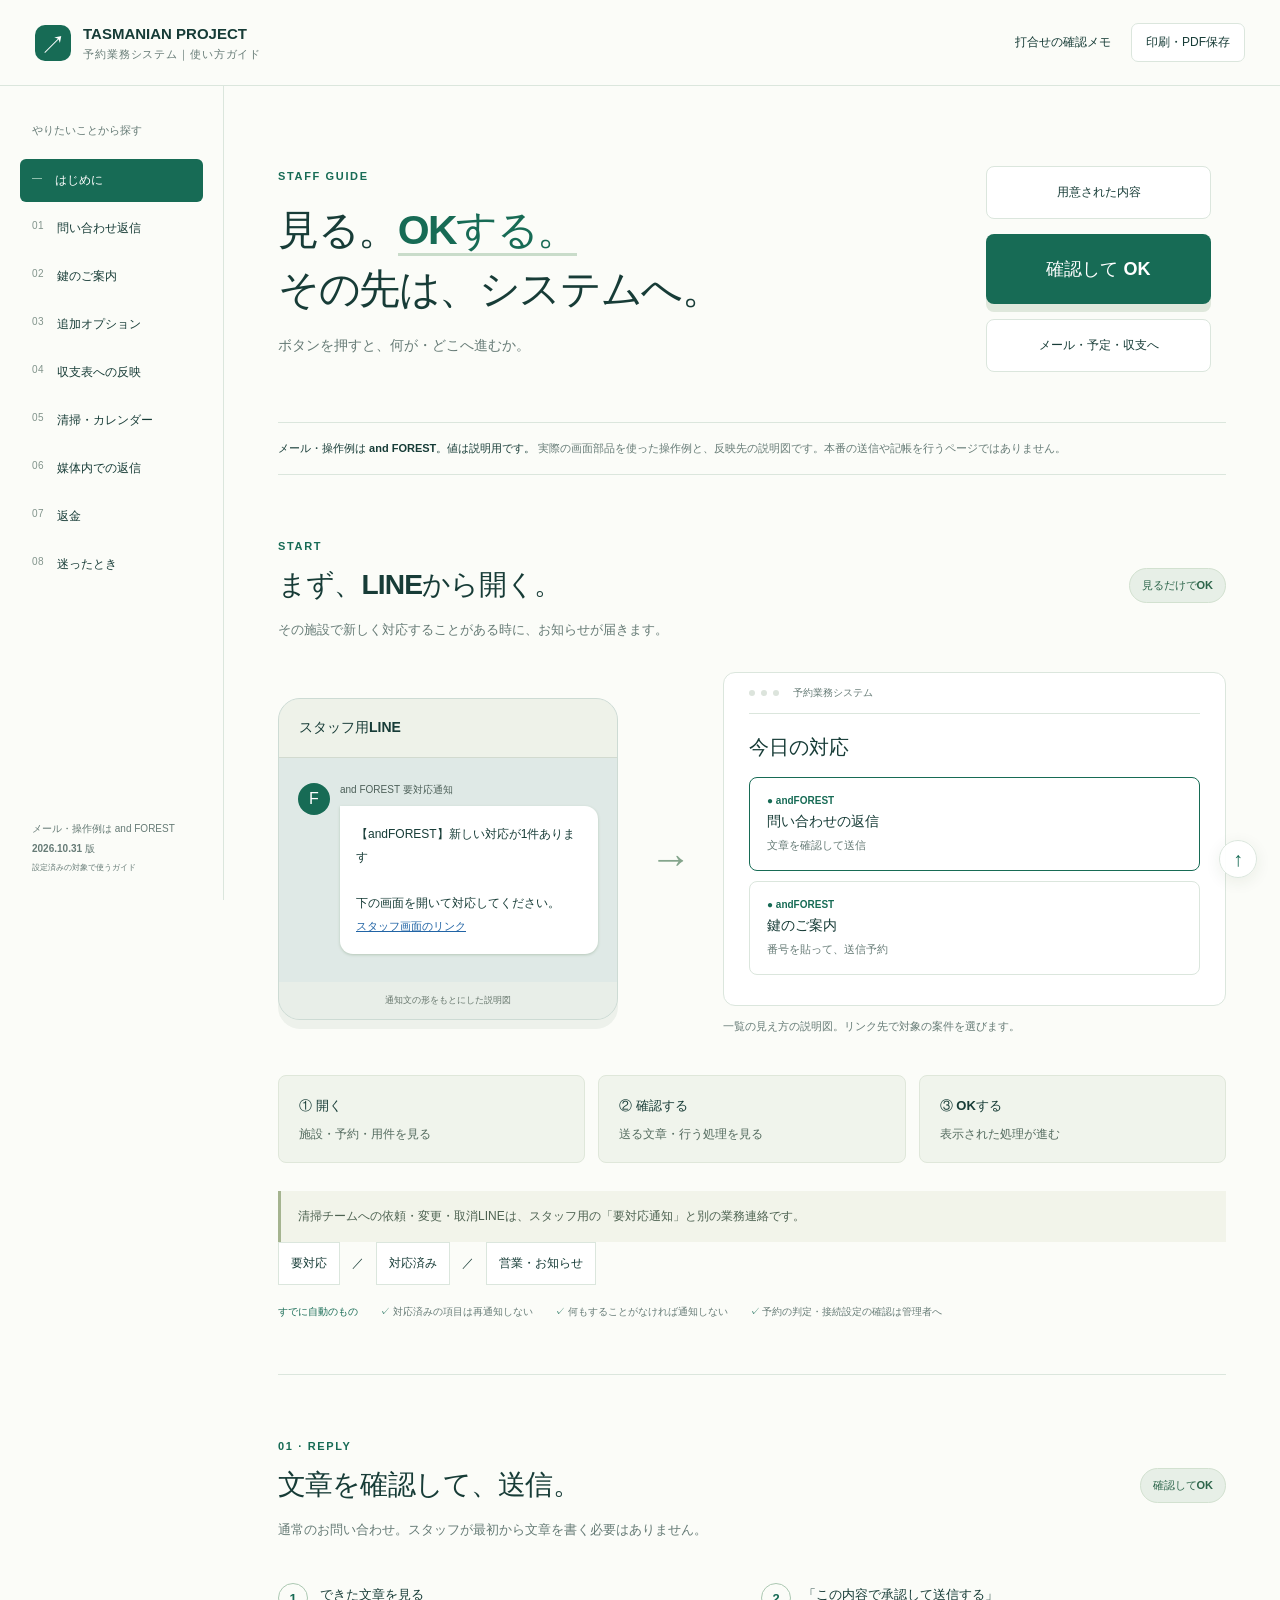
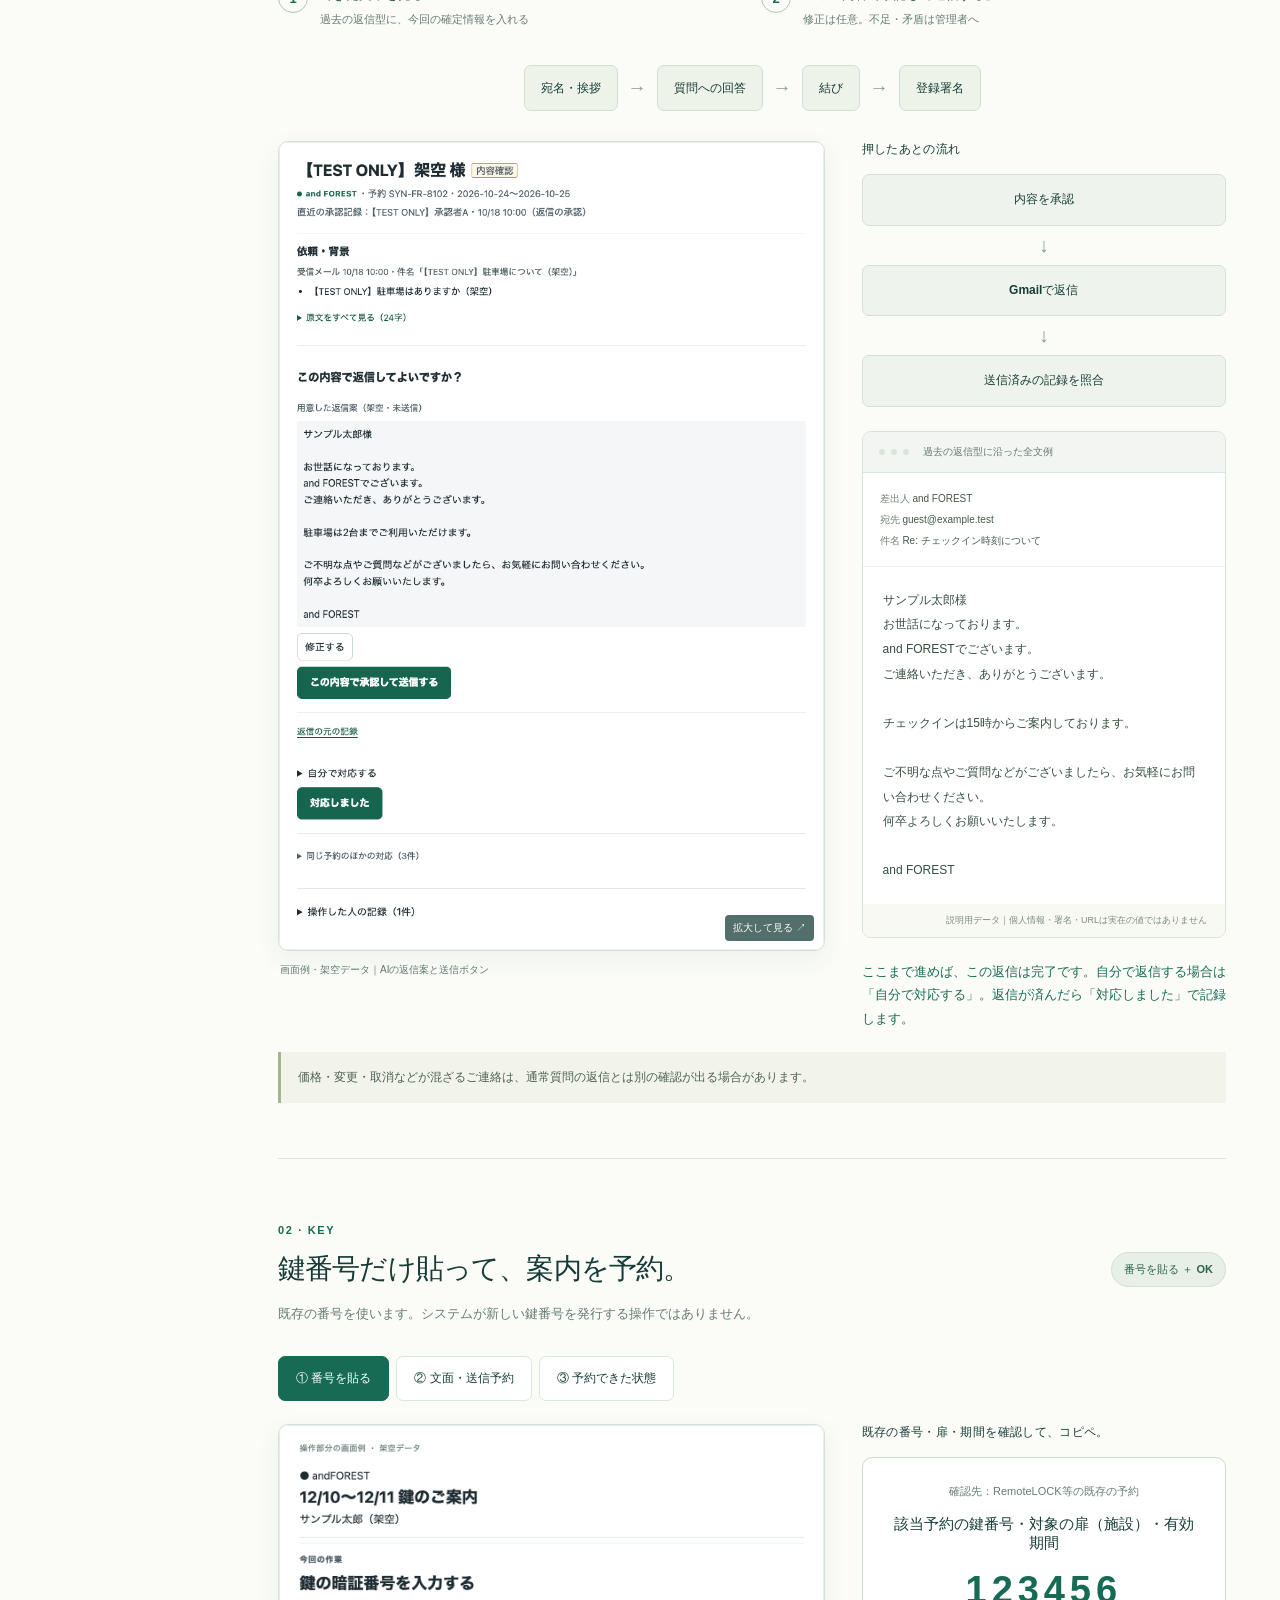
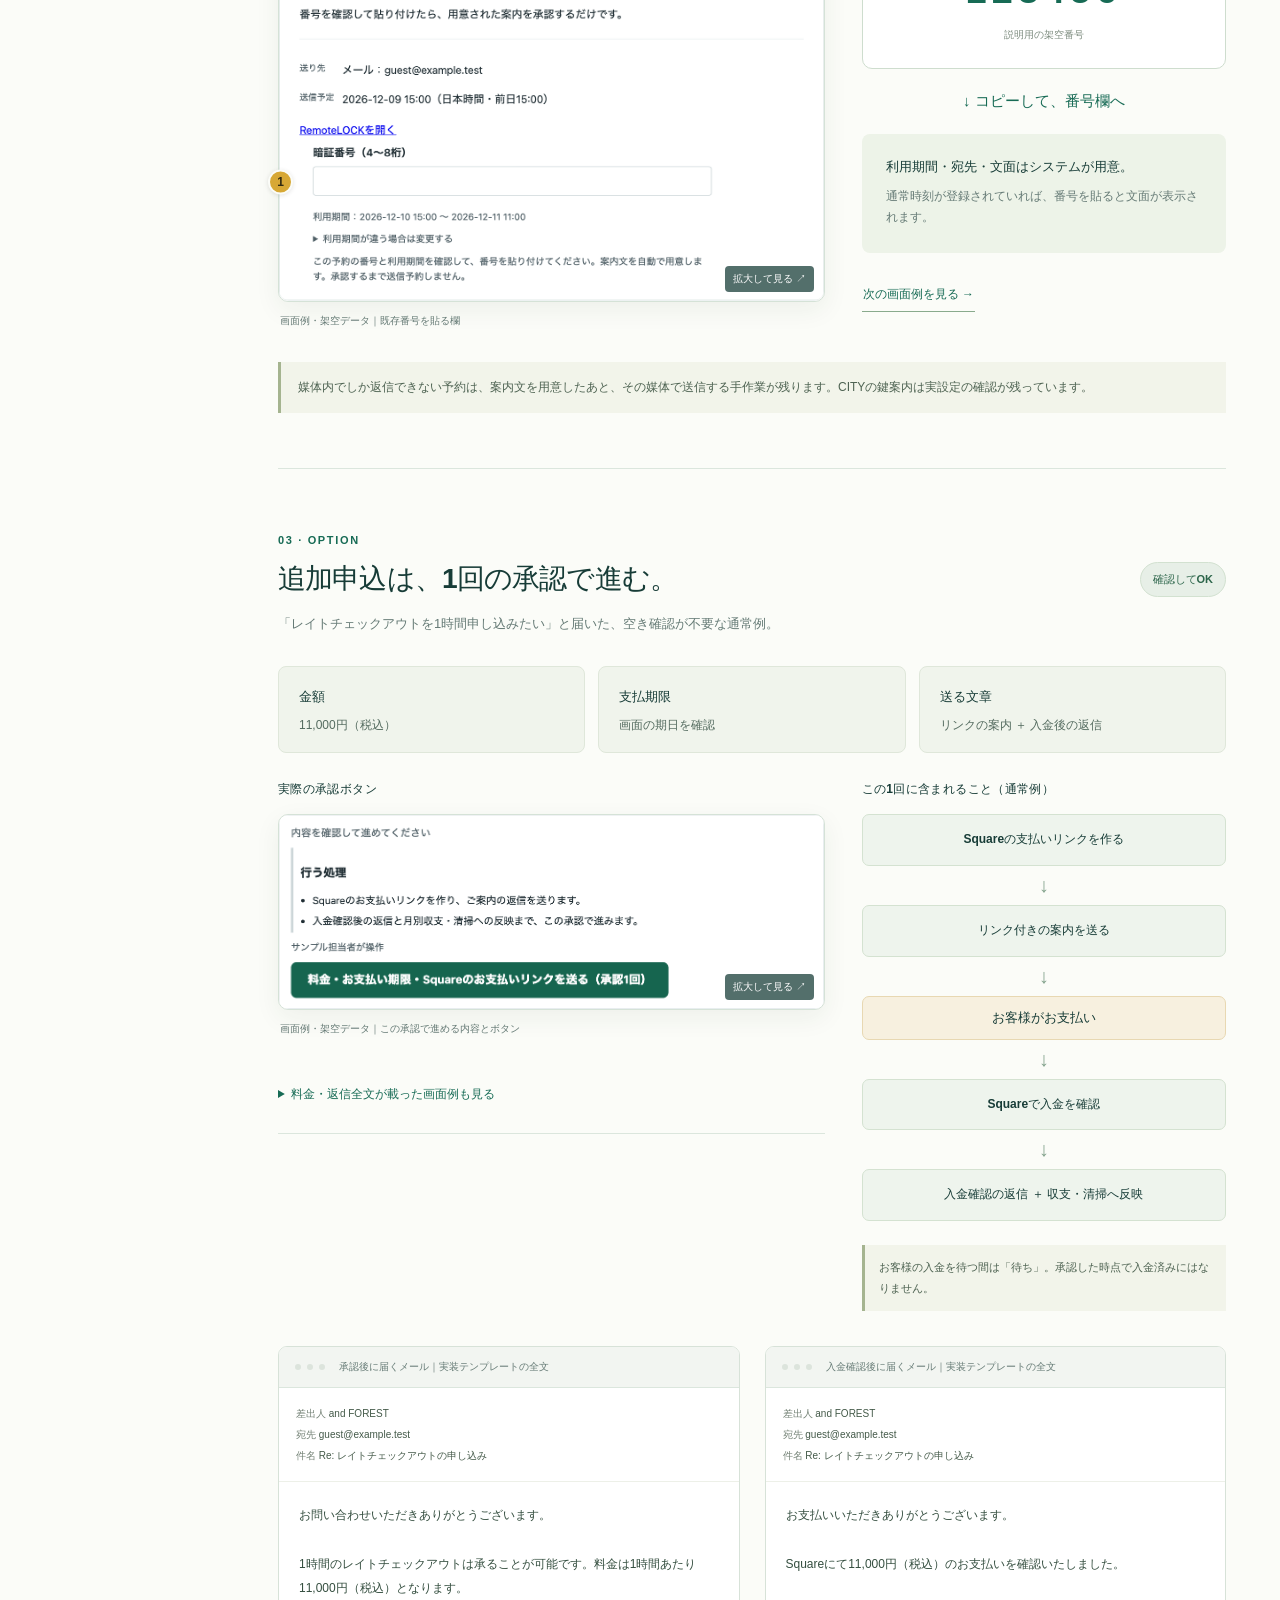
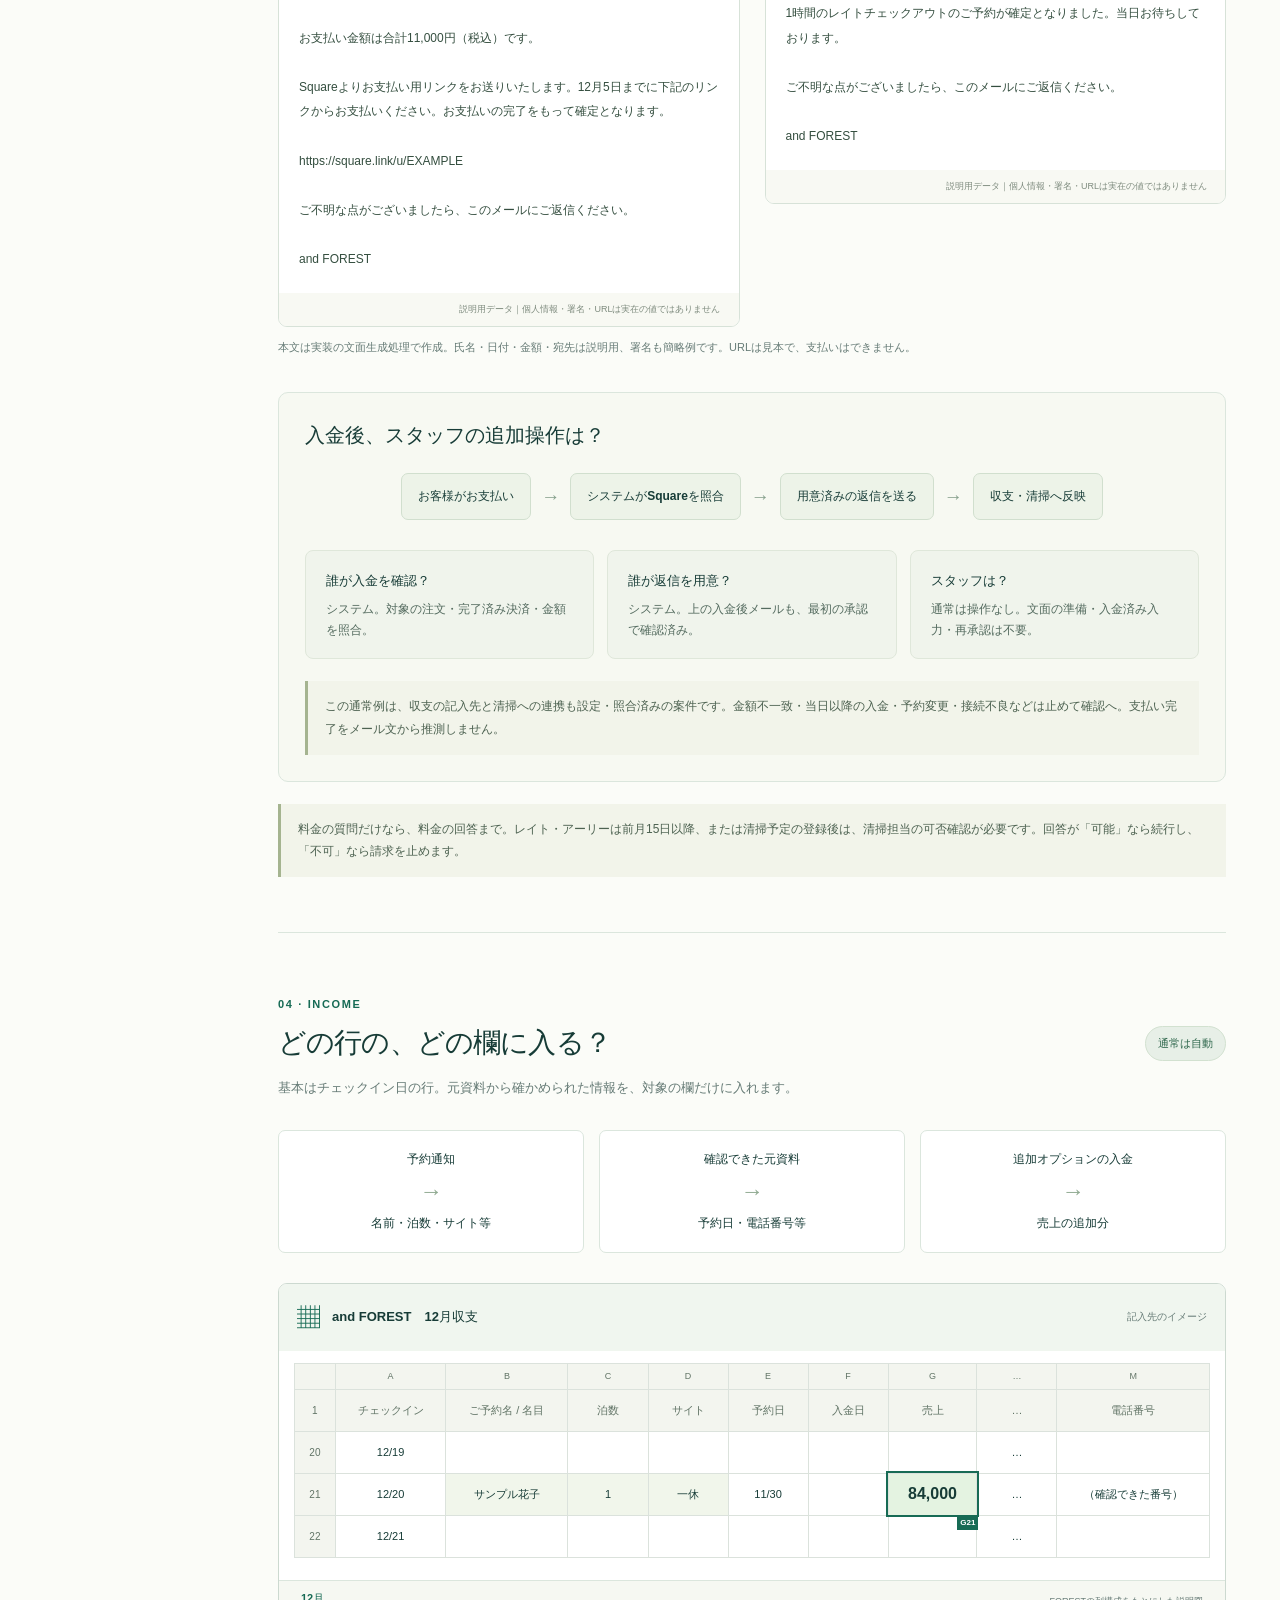
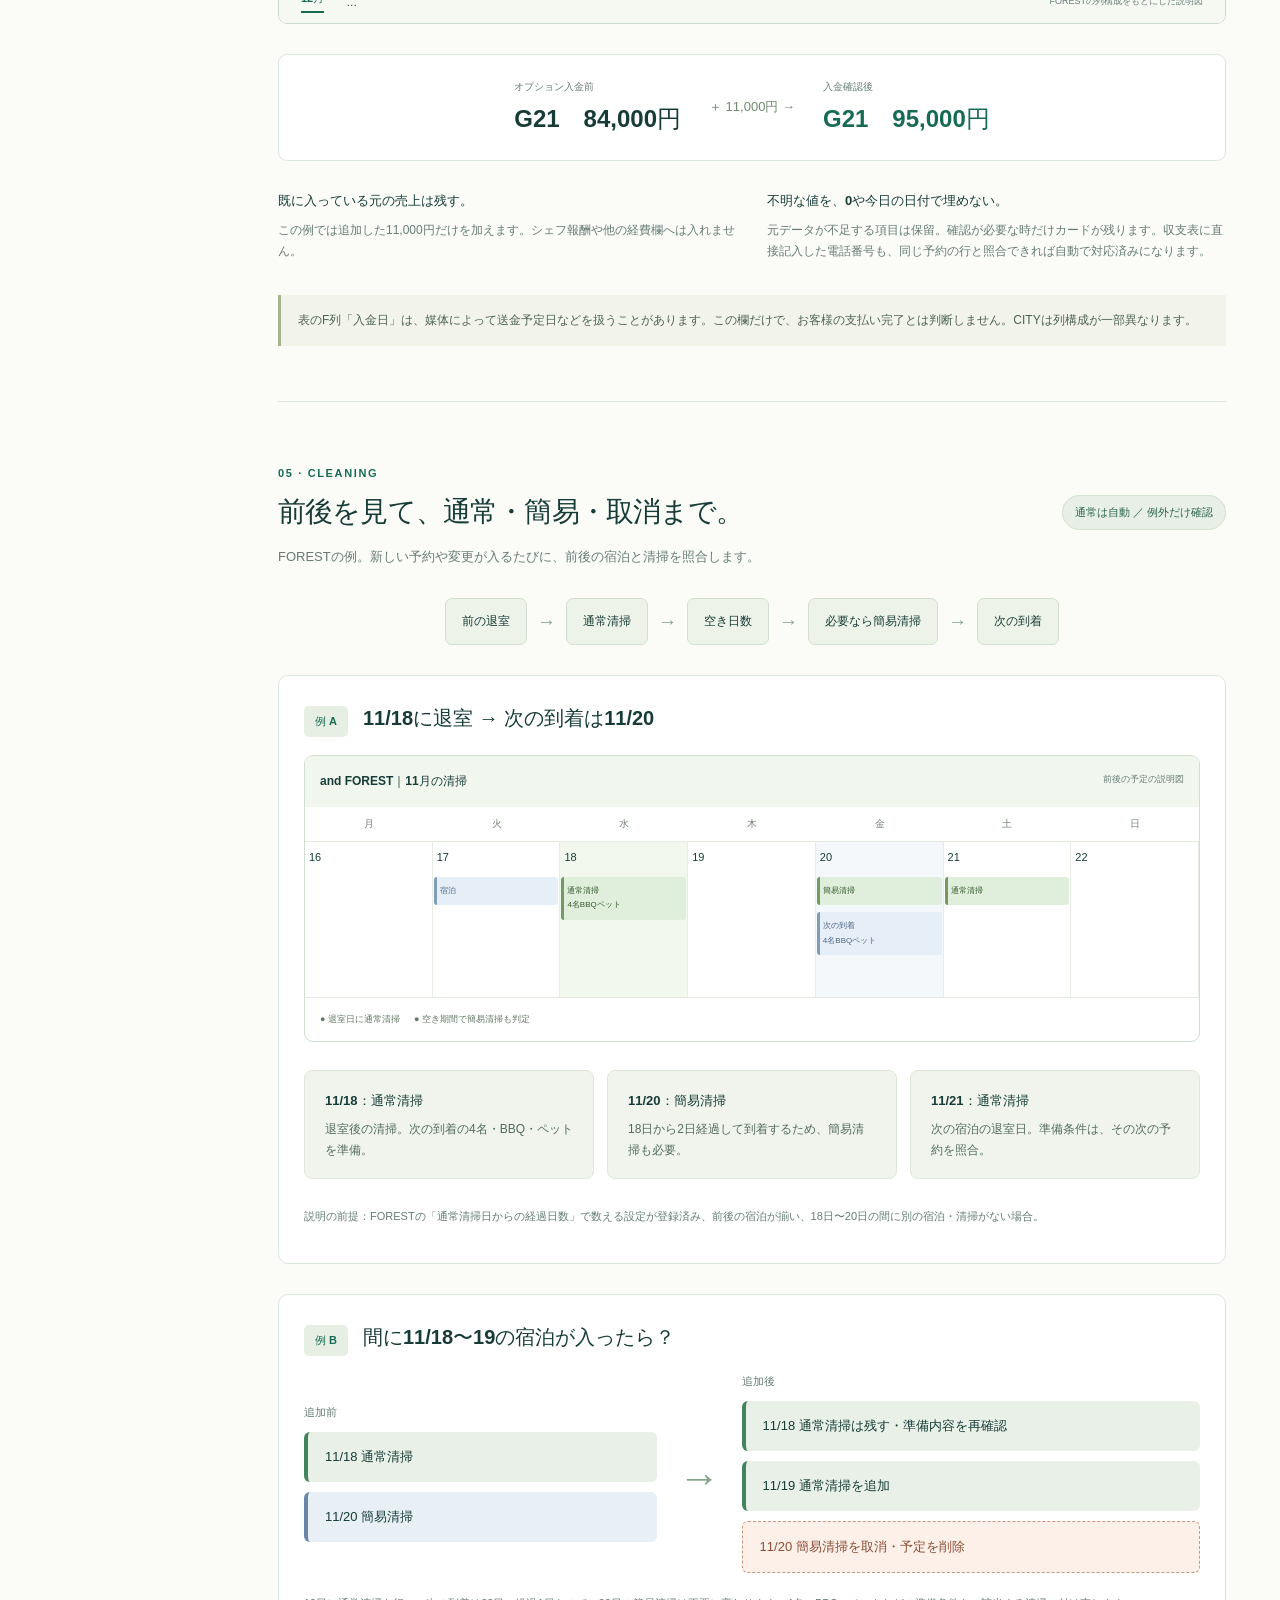
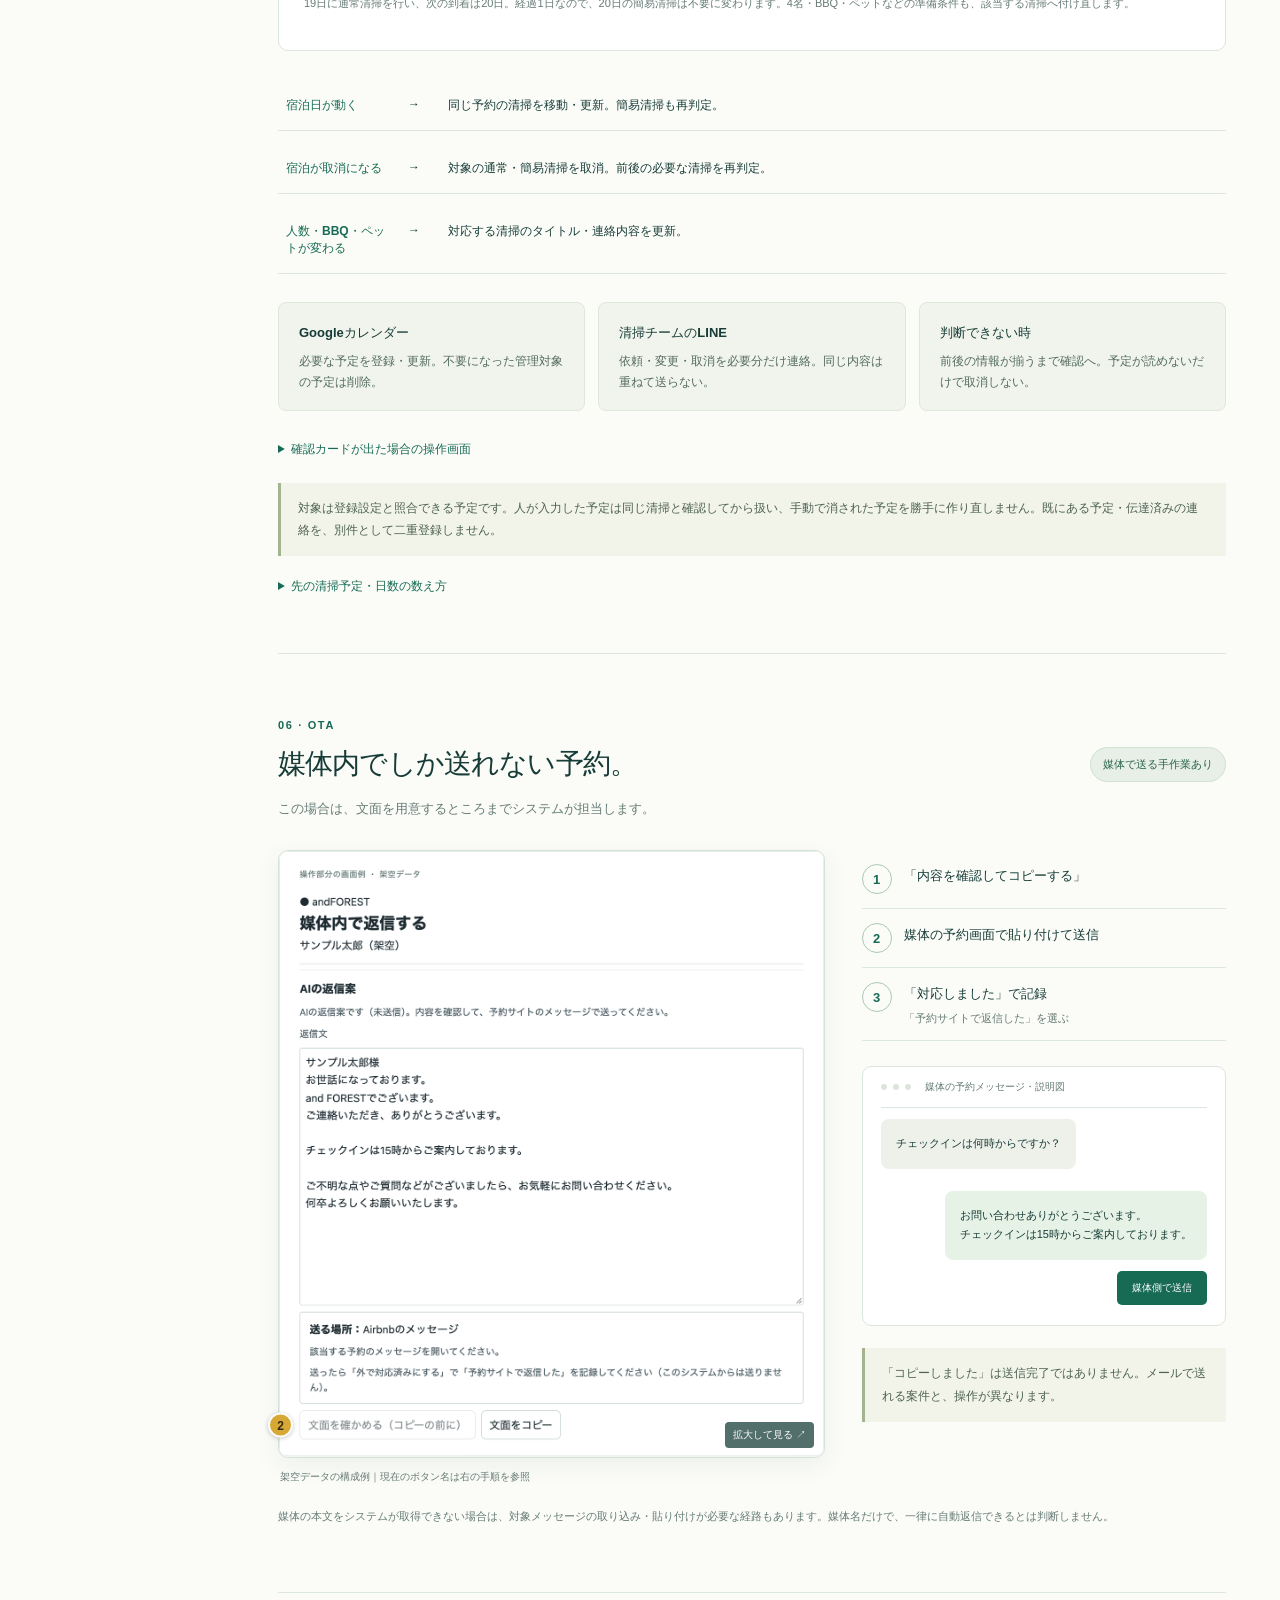
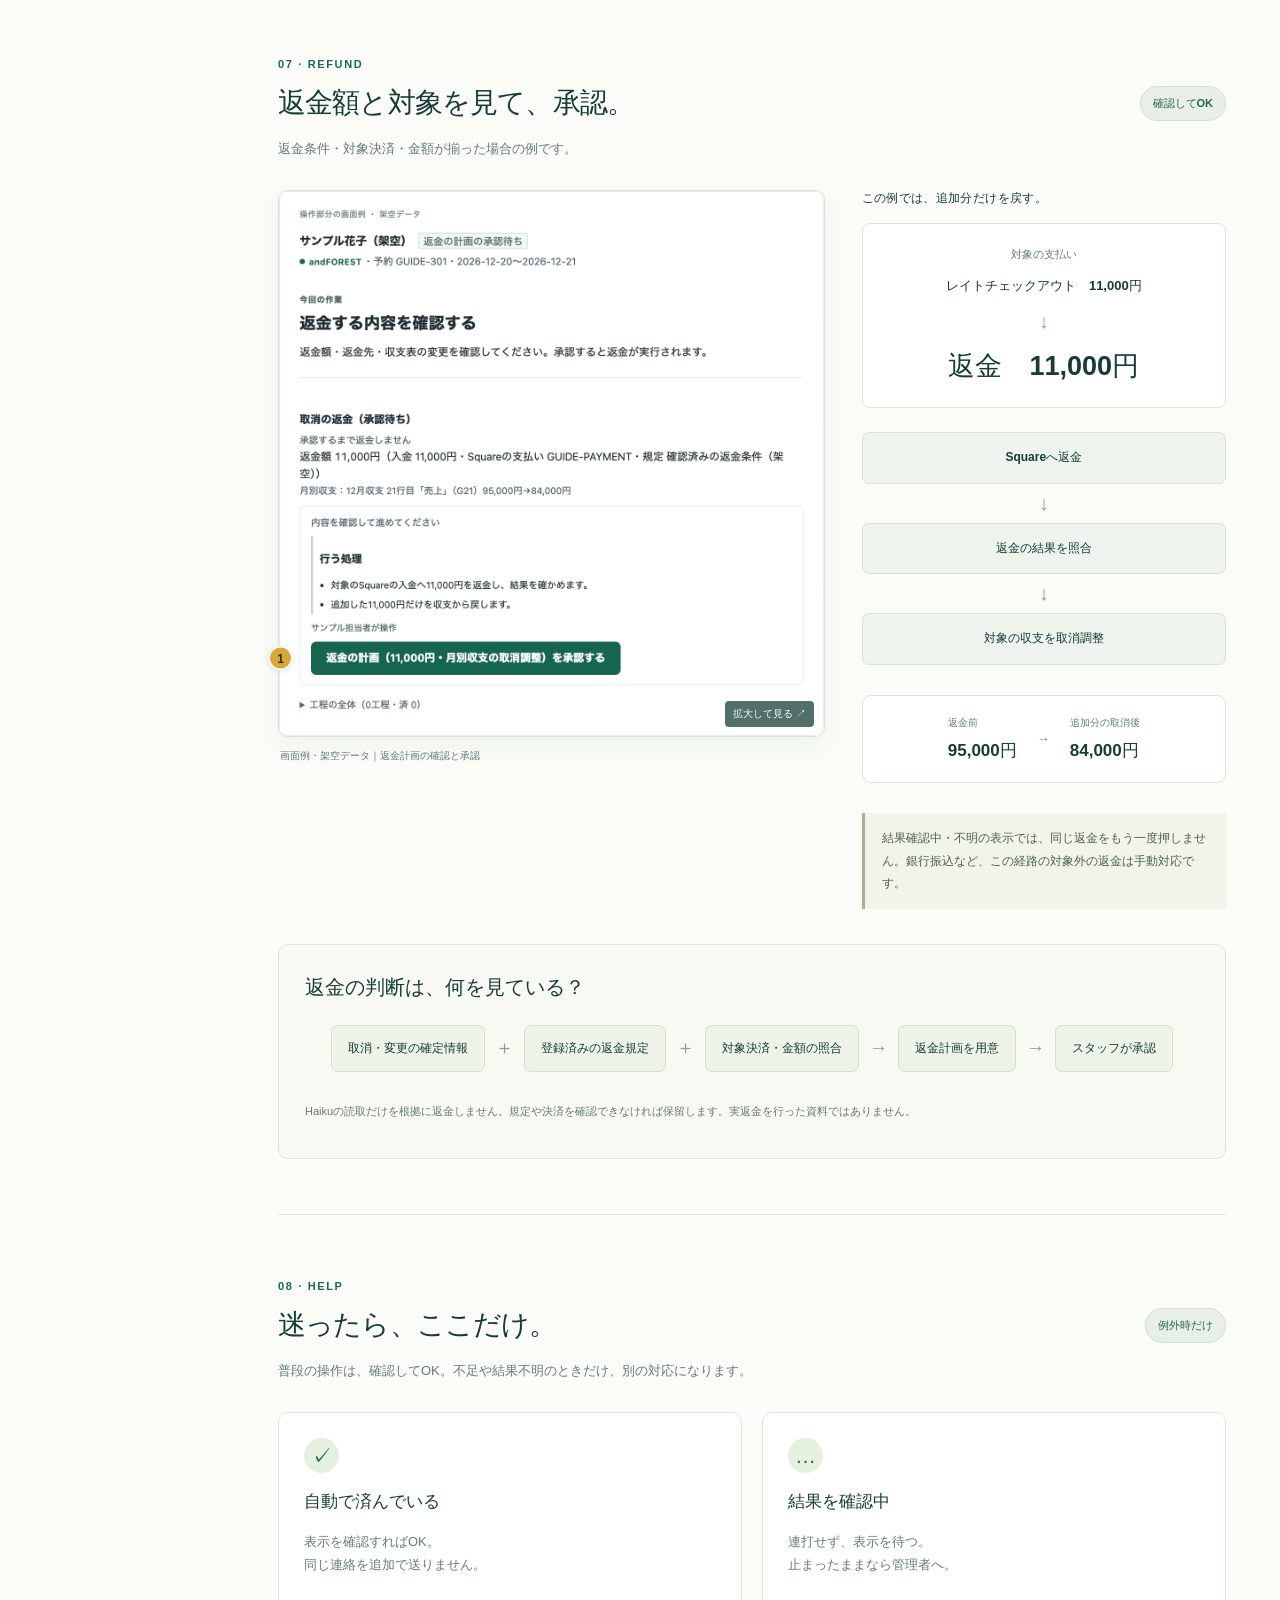
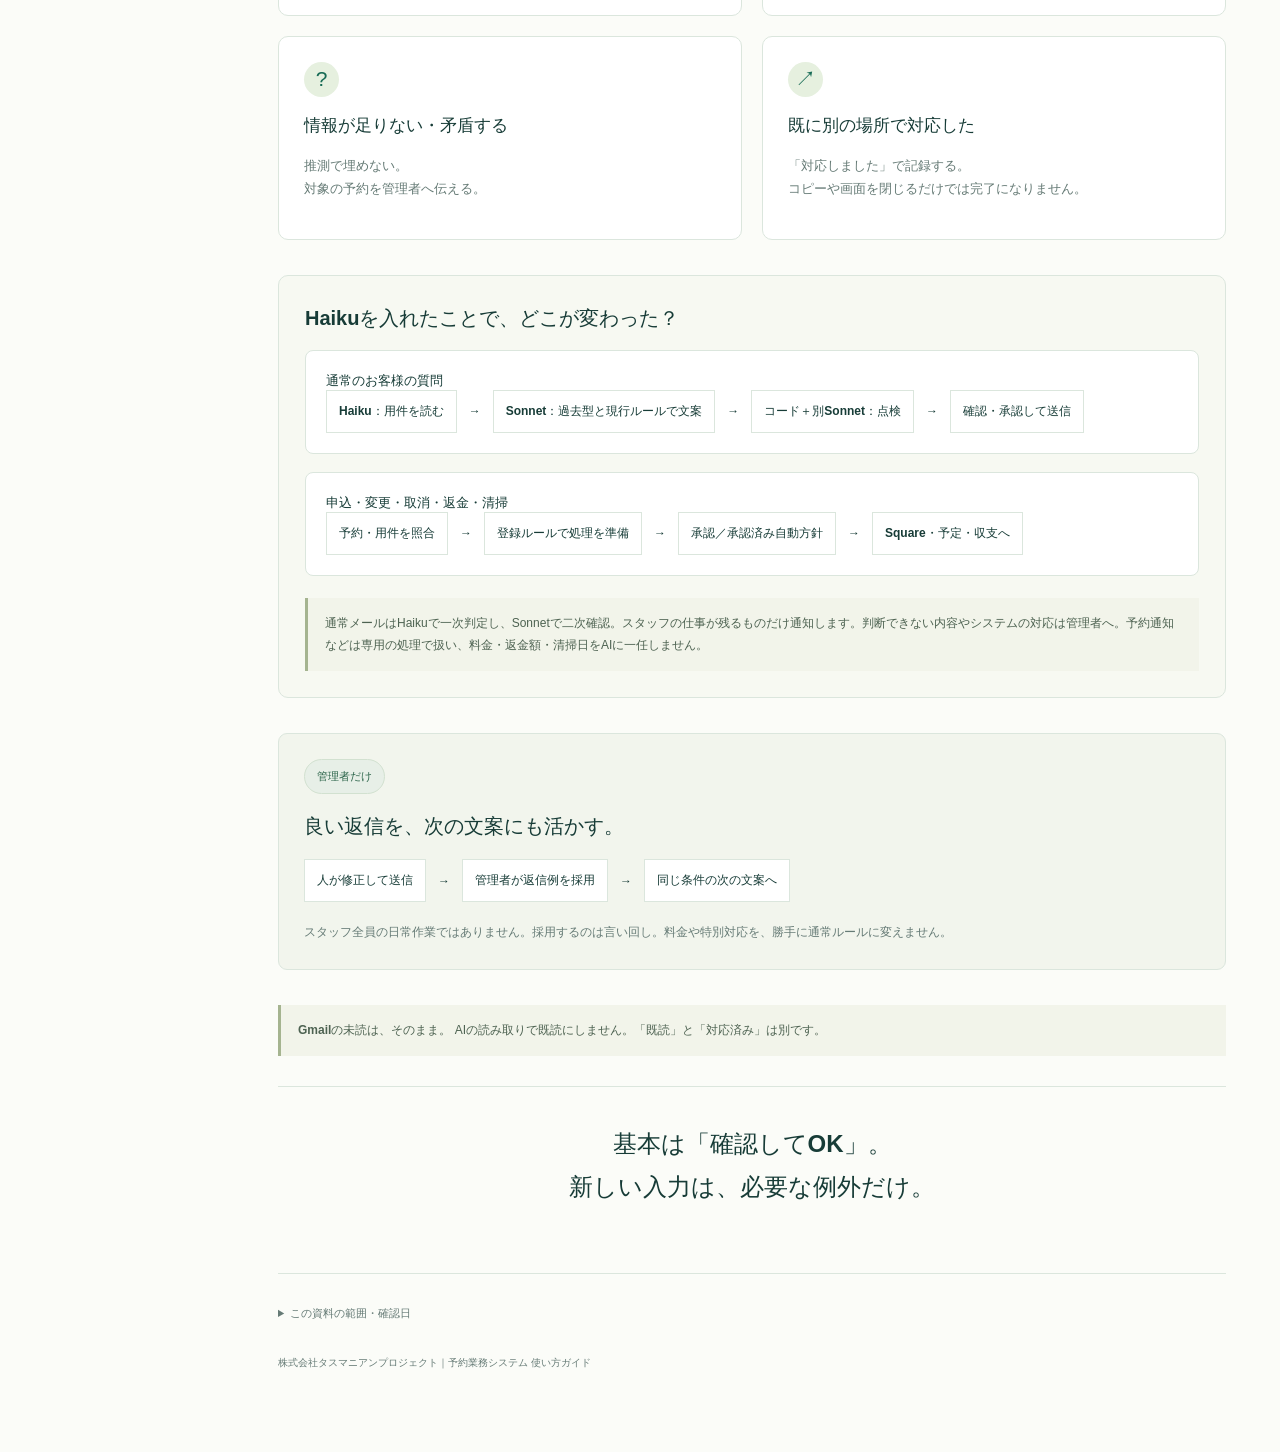
==== commit b2edc176: "Update staff guide for approval-first flow and Gmail unread preservation" ====
--- a/index.html
+++ b/index.html
@@ -1 +1 @@
-<!doctype html><html lang="ja"><head><meta charset="utf-8"><meta name="viewport" content="width=device-width,initial-scale=1"><meta name="color-scheme" content="light"><title>画像でわかる使い方｜株式会社タスマニアンプロジェクト</title><link rel="stylesheet" href="guide.css"><script defer src="guide.js"></script><meta name="robots" content="noindex,nofollow,noarchive"></head><body><header class="top"><a href="#start" class="brand"><span class="brand-icon">↗</span><span>TASMANIAN PROJECT<small>予約業務システム｜使い方ガイド</small></span></a><div class="top-actions"><a href="meeting.html">打合せの確認メモ</a><button id="print">印刷・PDF保存</button></div></header><aside class="sidebar"><p class="nav-label">やりたいことから探す</p><nav><a href="#start"><span>—</span>はじめに</a><a href="#reply"><span>01</span>問い合わせ返信</a><a href="#key"><span>02</span>鍵のご案内</a><a href="#option"><span>03</span>追加オプション</a><a href="#income"><span>04</span>収支表への反映</a><a href="#cleaning"><span>05</span>清掃・カレンダー</a><a href="#media"><span>06</span>媒体内での返信</a><a href="#refund"><span>07</span>返金</a><a href="#help"><span>08</span>迷ったとき</a></nav><div class="sidebar-foot">メール・操作例は and FOREST<br><b>2026.10.30 版</b><small>設定済みの対象で使うガイド</small></div></aside><main><div class="hero"><div><span class="eyebrow">STAFF GUIDE</span><h1>見る。<em>OKする。</em><br>その先は、システムへ。</h1><p>ボタンを押すと、何が・どこへ進むか。</p></div><div class="hero-route"><span>用意された内容</span><b>確認して OK</b><span>メール・予定・収支へ</span></div></div><div class="sample-notice"><b>メール・操作例は and FOREST。値は説明用です。</b> 実際の画面部品を使った操作例と、反映先の説明図です。本番の送信や記帳を行うページではありません。</div><section id="start" class="chapter"><div class="chapter-head"><div><div class="eyebrow">START</div><h2>まず、LINEから開く。</h2><p>その施設で新しく対応することがある時に、お知らせが届きます。</p></div><span class="mode">見るだけでOK</span></div><div class="start-flow"><div class="phone"><div class="phonebar">スタッフ用LINE</div><div class="chat"><div class="chatavatar">F</div><div><div class="chatname">and FOREST 要対応通知</div><div class="bubble">【andFOREST】新しい対応が1件あります<br><br>下の画面を開いて対応してください。<br><u>スタッフ画面のリンク</u></div></div></div><div class="phonefoot">通知文の形をもとにした説明図</div></div><div class="handoff-arrow" aria-hidden="true">→</div><div class="start-right"><div class="system-window"><div class="window"><i></i><i></i><i></i><span>予約業務システム</span></div><h3>今日の対応</h3><div class="task"><span>● andFOREST</span><b>問い合わせの返信</b><small>文章を確認して送信</small></div><div class="task ghost"><span>● andFOREST</span><b>鍵のご案内</b><small>番号を貼って、送信予約</small></div></div><p class="micro">一覧の見え方の説明図。リンク先で対象の案件を選びます。</p></div></div><div class="three"><div><b>① 開く</b><p>施設・予約・用件を見る</p></div><div><b>② 確認する</b><p>送る文章・行う処理を見る</p></div><div><b>③ OKする</b><p>表示された処理が進む</p></div></div><div class="note">清掃チームへの依頼・変更・取消LINEは、スタッフ用の「要対応通知」と別の業務連絡です。</div><div class="auto-strip"><b>すでに自動のもの</b><span>対応済みの項目は再通知しない</span><span>何もすることがなければ通知しない</span><span>予約の判定・接続設定の確認は管理者へ</span></div></section><section id="reply" class="chapter"><div class="chapter-head"><div><div class="eyebrow">01 · REPLY</div><h2>文章を確認して、送信。</h2><p>通常のお問い合わせ。スタッフが最初から文章を書く必要はありません。</p></div><span class="mode">確認してOK</span></div><div class="steps"><div class="step"><b>1</b><span><strong>できた文章を見る</strong><small>過去の返信型に、今回の確定情報を入れる</small></span></div><div class="step"><b>2</b><span><strong>「この内容で送信」</strong><small>不足・矛盾がある時だけ確認へ</small></span></div></div><div class="reply-shape"><b>宛名・挨拶</b><span>→</span><b>質問への回答</b><span>→</span><b>結び</b><span>→</span><b>登録署名</b></div><div class="story-grid"><div><figure class="screen"><button class="zoom" data-image="images/question.png" aria-label="AIの返信案と送信ボタンを拡大"><img src="images/question.png" width="820" height="848" alt="AIの返信案と送信ボタン" loading="lazy"><span class="pin" style="top:57.75%">1</span><span class="pin" style="top:94.46%">2</span><span class="enlarge">拡大して見る ↗</span></button><figcaption>画面例・架空データ｜AIの返信案と送信ボタン</figcaption></figure></div><div class="result"><div class="result-title">押したあとの流れ</div><div class="chain"><b>内容を承認</b><span>↓</span><b>Gmailで返信</b><span>↓</span><b>送信済みの記録を照合</b></div><div class="mail output"><div class="window"><i></i><i></i><i></i><span>過去の返信型に沿った全文例</span></div><div class="mailmeta">差出人 <b>and FOREST</b><br>宛先 <b>guest@example.test</b><br>件名 <b>Re: チェックイン時刻について</b></div><div class="mailbody">サンプル太郎様<br>お世話になっております。<br>and FORESTでございます。<br>ご連絡いただき、ありがとうございます。<br><br>チェックインは15時からご案内しております。<br><br>ご不明な点やご質問などがございましたら、お気軽にお問い合わせください。<br>何卒よろしくお願いいたします。<br><br>and FOREST</div><div class="sample-stamp">説明用データ｜個人情報・署名・URLは実在の値ではありません</div></div><p class="result-end">ここまで進めば、この返信は完了です。</p></div></div><div class="note">価格・変更・取消などが混ざるご連絡は、通常質問の返信とは別の確認が出る場合があります。</div></section><section id="key" class="chapter"><div class="chapter-head"><div><div class="eyebrow">02 · KEY</div><h2>鍵番号だけ貼って、<wbr>案内を予約。</h2><p>既存の番号を使います。システムが新しい鍵番号を発行する操作ではありません。</p></div><span class="mode">番号を貼る ＋ OK</span></div><div class="switcher" role="tablist" aria-label="鍵案内の説明画面"><button role="tab" aria-selected="true" data-show="key-entry-panel">① 番号を貼る</button><button role="tab" aria-selected="false" data-show="key-preview-panel">② 文面・送信予約</button><button role="tab" aria-selected="false" data-show="key-scheduled-panel">③ 予約できた状態</button></div><div class="switch-panel" id="key-entry-panel"><div class="story-grid"><div><figure class="screen"><button class="zoom" data-image="images/key-entry.png" aria-label="既存番号を貼る欄を拡大"><img src="images/key-entry.png" width="820" height="718" alt="既存番号を貼る欄" loading="lazy"><span class="pin" style="top:74.87%">1</span><span class="enlarge">拡大して見る ↗</span></button><figcaption>画面例・架空データ｜既存番号を貼る欄</figcaption></figure></div><div class="result"><div class="result-title">既存の番号・扉・期間を確認して、コピペ。</div><div class="existing-key"><small>確認先：RemoteLOCK等の既存の予約</small><b>該当予約の鍵番号・対象の扉（施設）・有効期間</b><strong>123456</strong><em>説明用の架空番号</em></div><div class="big-arrow">↓ コピーして、番号欄へ</div><div class="benefit"><b>利用期間・宛先・文面はシステムが用意。</b><p>通常時刻が登録されていれば、番号を貼ると文面が表示されます。</p></div><button class="next-explain" data-next-panel="key-preview-panel">次の画面例を見る →</button></div></div></div><div class="switch-panel" id="key-preview-panel" hidden><div class="story-grid"><div><figure class="screen"><button class="zoom" data-image="images/key-preview.png" aria-label="送る内容の確認と送信予約を拡大"><img src="images/key-preview.png" width="820" height="998" alt="送る内容の確認と送信予約" loading="lazy"><span class="pin" style="top:65.03%">2</span><span class="pin" style="top:85.21%">3</span><span class="enlarge">拡大して見る ↗</span></button><figcaption>画面例・架空データ｜送る内容の確認と送信予約</figcaption></figure></div><div class="result"><div class="result-title">送信前は、ここを確認。</div><div class="three-checks"><b>宛先</b><b>対象施設</b><b>鍵番号</b><b>使える期間</b></div><p class="micro">表示される利用期間と、実際の鍵の有効期間を確かめます。</p><div class="action-crop"><figure class="screen"><button class="zoom" data-image="images/key-action.png" aria-label="実際の送信予約ボタンを拡大"><img src="images/key-action.png" width="170" height="44" alt="実際の送信予約ボタン" loading="lazy"><span class="enlarge">拡大して見る ↗</span></button><figcaption>画面例・架空データ｜実際の送信予約ボタン</figcaption></figure></div><div class="chain"><b>この内容で送信予約</b><span>↓</span><b>システム内で送信待ち</b><span>↓</span><b>表示の時刻にGmailから自動送信</b></div><div class="timecard"><small>この例の送信予定</small><strong>12/9　15:00</strong><span>12/10到着の前日</span></div><button class="next-explain" data-next-panel="key-scheduled-panel">予約できた画面例を見る →</button></div></div></div><div class="switch-panel" id="key-scheduled-panel" hidden><div class="story-grid"><div><figure class="screen"><button class="zoom" data-image="images/key-scheduled.png" aria-label="送信予約済みの画面を拡大"><img src="images/key-scheduled.png" width="820" height="584" alt="送信予約済みの画面" loading="lazy"><span class="enlarge">拡大して見る ↗</span></button><figcaption>画面例・架空データ｜送信予約済みの画面</figcaption></figure></div><div class="result"><div class="complete-mark">✓</div><h3>送信時刻に、もう一度押さなくてOK。</h3><p>「送信予約済み」の表示を確認します。</p><p class="note">ここで予約するのはシステム内の送信です。Gmailの「送信予定」フォルダに並ぶ予約とは別です。</p></div></div></div><div class="note">媒体内でしか返信できない予約は、案内文を用意したあと、その媒体で送信する手作業が残ります。CITYの鍵案内は実設定の確認が残っています。</div></section><section id="option" class="chapter"><div class="chapter-head"><div><div class="eyebrow">03 · OPTION</div><h2>追加申込は、1回の承認で進む。</h2><p>「レイトチェックアウトを1時間申し込みたい」と届いた、空き確認が不要な通常例。</p></div><span class="mode">確認してOK</span></div><div class="three"><div><b>金額</b><p>11,000円（税込）</p></div><div><b>支払期限</b><p>画面の期日を確認</p></div><div><b>送る文章</b><p>リンクの案内 ＋ 入金後の返信</p></div></div><div class="story-grid"><div><div class="result-title">実際の承認ボタン</div><figure class="screen"><button class="zoom" data-image="images/option-action.png" aria-label="この承認で進める内容とボタンを拡大"><img src="images/option-action.png" width="758" height="270" alt="この承認で進める内容とボタン" loading="lazy"><span class="enlarge">拡大して見る ↗</span></button><figcaption>画面例・架空データ｜この承認で進める内容とボタン</figcaption></figure><details class="full-screen"><summary>料金・返信全文が載った画面例も見る</summary><figure class="screen"><button class="zoom" data-image="images/option.png" aria-label="料金案内と入金後の返信を拡大"><img src="images/option.png" width="820" height="1748" alt="料金案内と入金後の返信" loading="lazy"><span class="pin" style="top:53.70%">1</span><span class="pin" style="top:93.32%">2</span><span class="enlarge">拡大して見る ↗</span></button><figcaption>画面例・架空データ｜料金案内と入金後の返信</figcaption></figure></details></div><div class="result"><div class="result-title">この1回に含まれること（通常例）</div><div class="chain wide"><b>Squareの支払いリンクを作る</b><span>↓</span><b>リンク付きの案内を送る</b><span>↓</span><div class="customer-step">お客様がお支払い</div><span>↓</span><b>Squareで入金を確認</b><span>↓</span><b>入金確認の返信 ＋ 収支・清掃へ反映</b></div><div class="note compact">お客様の入金を待つ間は「待ち」。承認した時点で入金済みにはなりません。</div></div></div><div class="outcomes"><div><div class="mail output"><div class="window"><i></i><i></i><i></i><span>承認後に届くメール｜実装テンプレートの全文</span></div><div class="mailmeta">差出人 <b>and FOREST</b><br>宛先 <b>guest@example.test</b><br>件名 <b>Re: レイトチェックアウトの申し込み</b></div><div class="mailbody">お問い合わせいただきありがとうございます。<br><br>1時間のレイトチェックアウトは承ることが可能です。料金は1時間あたり11,000円（税込）となります。<br><br>お支払い金額は合計11,000円（税込）です。<br><br>Squareよりお支払い用リンクをお送りいたします。12月5日までに下記のリンクからお支払いください。お支払いの完了をもって確定となります。<br><br>https://square.link/u/EXAMPLE<br><br>ご不明な点がございましたら、このメールにご返信ください。<br><br>and FOREST</div><div class="sample-stamp">説明用データ｜個人情報・署名・URLは実在の値ではありません</div></div></div><div><div class="mail output"><div class="window"><i></i><i></i><i></i><span>入金確認後に届くメール｜実装テンプレートの全文</span></div><div class="mailmeta">差出人 <b>and FOREST</b><br>宛先 <b>guest@example.test</b><br>件名 <b>Re: レイトチェックアウトの申し込み</b></div><div class="mailbody">お支払いいただきありがとうございます。<br><br>Squareにて11,000円（税込）のお支払いを確認いたしました。<br><br>1時間のレイトチェックアウトのご予約が確定となりました。当日お待ちしております。<br><br>ご不明な点がございましたら、このメールにご返信ください。<br><br>and FOREST</div><div class="sample-stamp">説明用データ｜個人情報・署名・URLは実在の値ではありません</div></div></div></div><p class="micro">本文は実装の文面生成処理で作成。氏名・日付・金額・宛先は説明用、署名も簡略例です。URLは見本で、支払いはできません。</p><div class="automation-after"><h3>入金後、スタッフの追加操作は？</h3><div class="reply-shape"><b>お客様がお支払い</b><span>→</span><b>システムがSquareを照合</b><span>→</span><b>用意済みの返信を送る</b><span>→</span><b>収支・清掃へ反映</b></div><div class="three"><div><b>誰が入金を確認？</b><p>システム。対象の注文・完了済み決済・金額を照合。</p></div><div><b>誰が返信を用意？</b><p>システム。上の入金後メールも、最初の承認で確認済み。</p></div><div><b>スタッフは？</b><p>通常は操作なし。文面の準備・入金済み入力・再承認は不要。</p></div></div><div class="note">この通常例は、収支の記入先と清掃への連携も設定・照合済みの案件です。金額不一致・当日以降の入金・予約変更・接続不良などは止めて確認へ。支払い完了をメール文から推測しません。</div></div><div class="note">料金を聞かれただけなら、料金の回答まで。申し込みや必要な条件が確認できた案件で、この流れになります。</div></section><section id="income" class="chapter"><div class="chapter-head"><div><div class="eyebrow">04 · INCOME</div><h2>どの行の、どの欄に入る？</h2><p>基本はチェックイン日の行。元資料から確かめられた情報を、対象の欄だけに入れます。</p></div><span class="mode">通常は自動</span></div><div class="field-map"><div>予約通知 <span>→</span> <b>名前・泊数・サイト等</b></div><div>確認できた元資料 <span>→</span> <b>予約日・電話番号等</b></div><div>追加オプションの入金 <span>→</span> <b>売上の追加分</b></div></div><div class="sheet output"><div class="sheetbar"><span class="sheeticon">▦</span><b>and FOREST　12月収支</b><span>記入先のイメージ</span></div><div class="sheet-scroll"><table><thead><tr><th></th><th>A</th><th>B</th><th>C</th><th>D</th><th>E</th><th>F</th><th>G</th><th>…</th><th>M</th></tr><tr><th>1</th><th>チェックイン</th><th>ご予約名 / 名目</th><th>泊数</th><th>サイト</th><th>予約日</th><th>入金日</th><th>売上</th><th>…</th><th>電話番号</th></tr></thead><tbody><tr><th>20</th><td>12/19</td><td></td><td></td><td></td><td></td><td></td><td></td><td>…</td><td></td></tr><tr><th>21</th><td>12/20</td><td class="tint">サンプル花子</td><td class="tint">1</td><td class="tint">一休</td><td>11/30</td><td></td><td class="selected" data-cell="G21">84,000<span>G21</span></td><td>…</td><td>（確認できた番号）</td></tr><tr><th>22</th><td>12/21</td><td></td><td></td><td></td><td></td><td></td><td></td><td>…</td><td></td></tr></tbody></table></div><div class="sheet-tabs"><b>12月</b><span>…</span><em>FORESTの列構成をもとにした説明図</em></div></div><div class="ledger-change"><div><small>オプション入金前</small><strong>G21　84,000円</strong></div><span>＋ 11,000円 →</span><div class="paid"><small>入金確認後</small><strong>G21　95,000円</strong></div></div><div class="two-notes"><div><b>既に入っている元の売上は残す。</b><p>この例では追加した11,000円だけを加えます。シェフ報酬や他の経費欄へは入れません。</p></div><div><b>不明な値を、0や今日の日付で埋めない。</b><p>元データが不足する項目は保留。確認が必要な時だけカードが残ります。収支表に直接記入した電話番号も、同じ予約の行と照合できれば自動で対応済みになります。</p></div></div><div class="note">表のF列「入金日」は、媒体によって送金予定日などを扱うことがあります。この欄だけで、お客様の支払い完了とは判断しません。CITYは列構成が一部異なります。</div></section><section id="cleaning" class="chapter"><div class="chapter-head"><div><div class="eyebrow">05 · CLEANING</div><h2>前後を見て、通常・簡易・取消まで。</h2><p>FORESTの例。新しい予約や変更が入るたびに、前後の宿泊と清掃を照合します。</p></div><span class="mode">通常は自動 ／ 例外だけ確認</span></div><div class="reply-shape"><b>前の退室</b><span>→</span><b>通常清掃</b><span>→</span><b>空き日数</b><span>→</span><b>必要なら簡易清掃</b><span>→</span><b>次の到着</b></div><div class="clean-case"><div class="case-heading"><b>例 A</b><h3>11/18に退室 → 次の到着は11/20</h3></div><div class="calendar output"><div class="calendarbar"><b>and FOREST｜11月の清掃</b><span>前後の予定の説明図</span></div><div class="weekhead"><span>月</span><span>火</span><span>水</span><span>木</span><span>金</span><span>土</span><span>日</span></div><div class="week"><div>16</div><div>17<em class="stay-event">宿泊</em></div><div class="clean-day">18<em class="clean-event">通常清掃<br>4名BBQペット</em></div><div>19</div><div class="arrival-day">20<em class="clean-event">簡易清掃</em><em class="stay-event">次の到着<br>4名BBQペット</em></div><div>21<em class="clean-event">通常清掃</em></div><div>22</div></div><div class="calendar-key"><span>● 退室日に通常清掃</span><span>● 空き期間で簡易清掃も判定</span></div></div><div class="three"><div><b>11/18：通常清掃</b><p>退室後の清掃。次の到着の4名・BBQ・ペットを準備。</p></div><div><b>11/20：簡易清掃</b><p>18日から2日経過して到着するため、簡易清掃も必要。</p></div><div><b>11/21：通常清掃</b><p>次の宿泊の退室日。準備条件は、その次の予約を照合。</p></div></div><p class="micro">説明の前提：FORESTの「通常清掃日からの経過日数」で数える設定が登録済み、前後の宿泊が揃い、18日〜20日の間に別の宿泊・清掃がない場合。</p></div><div class="clean-case"><div class="case-heading"><b>例 B</b><h3>間に11/18〜19の宿泊が入ったら？</h3></div><div class="before-after"><div><small>追加前</small><div class="event-pill normal">11/18 通常清掃</div><div class="event-pill simple">11/20 簡易清掃</div></div><span class="handoff-arrow">→</span><div><small>追加後</small><div class="event-pill normal">11/18 通常清掃は残す・準備内容を再確認</div><div class="event-pill normal">11/19 通常清掃を追加</div><div class="event-pill removed">11/20 簡易清掃を取消・予定を削除</div></div></div><p class="micro">19日に通常清掃を行い、次の到着は20日。経過1日なので、20日の簡易清掃は不要に変わります。4名・BBQ・ペットなどの準備条件も、該当する清掃へ付け直します。</p></div><div class="change-rows"><div><b>宿泊日が動く</b><span>→</span><strong>同じ予約の清掃を移動・更新。簡易清掃も再判定。</strong></div><div><b>宿泊が取消になる</b><span>→</span><strong>対象の通常・簡易清掃を取消。前後の必要な清掃を再判定。</strong></div><div><b>人数・BBQ・ペットが変わる</b><span>→</span><strong>対応する清掃のタイトル・連絡内容を更新。</strong></div></div><div class="three"><div><b>Googleカレンダー</b><p>必要な予定を登録・更新。不要になった管理対象の予定は削除。</p></div><div><b>清掃チームのLINE</b><p>依頼・変更・取消を必要分だけ連絡。同じ内容は重ねて送らない。</p></div><div><b>判断できない時</b><p>前後の情報が揃うまで確認へ。予定が読めないだけで取消しない。</p></div></div><details class="minor"><summary>確認カードが出た場合の操作画面</summary><div class="story-grid"><div><figure class="screen"><button class="zoom" data-image="images/cleaning.png" aria-label="通常清掃の確認カード（11/18の1件）を拡大"><img src="images/cleaning.png" width="820" height="825" alt="通常清掃の確認カード（11/18の1件）" loading="lazy"><span class="pin" style="top:50.62%">1</span><span class="pin" style="top:85.11%">2</span><span class="enlarge">拡大して見る ↗</span></button><figcaption>画面例・架空データ｜通常清掃の確認カード（11/18の1件）</figcaption></figure></div><div><h3>画面に書かれた処理を確認して、OK。</h3><p class="micro">この画像は11/18の通常清掃1件です。前後の簡易清掃・取消は別の計画として判定・実行されます。</p><div class="note">既にLINEで伝えた分は「伝え済み（LINEは送らない）」で記録。画面に示すカレンダー処理が残る場合があります。</div></div></div></details><div class="note">対象は登録設定と照合できる予定です。人が入力した予定は同じ清掃と確認してから扱い、手動で消された予定を勝手に作り直しません。既にある予定・伝達済みの連絡を、別件として二重登録しません。</div><details class="minor"><summary>先の清掃予定・日数の数え方</summary><p>月次の対象期間に達してから処理します。12/29の清掃を11/15から扱うのは、本人指定の1件の引継ぎ条件です。全予約を前倒しする意味ではありません。上の簡易清掃例は経過日数の設定が前提で、未登録の施設に同じ数え方を勝手に適用しません。</p></details></section><section id="media" class="chapter"><div class="chapter-head"><div><div class="eyebrow">06 · OTA</div><h2>媒体内でしか送れない予約。</h2><p>この場合は、文面を用意するところまでシステムが担当します。</p></div><span class="mode">媒体で送る手作業あり</span></div><div class="story-grid"><div><figure class="screen"><button class="zoom" data-image="images/media.png" aria-label="文面の確認とコピーボタンを拡大"><img src="images/media.png" width="820" height="911" alt="文面の確認とコピーボタン" loading="lazy"><span class="pin" style="top:94.84%">1</span><span class="pin" style="top:94.84%">2</span><span class="enlarge">拡大して見る ↗</span></button><figcaption>画面例・架空データ｜文面の確認とコピーボタン</figcaption></figure></div><div class="result"><div class="numbered-actions"><div class="step"><b>1</b><span><strong>「文面を確かめる（コピーの前に）」</strong></span></div><div class="step"><b>2</b><span><strong>「文面をコピー」</strong></span></div><div class="step"><b>3</b><span><strong>該当予約のメッセージへ貼る</strong></span></div><div class="step"><b>4</b><span><strong>媒体側で送信する</strong></span></div><div class="step"><b>5</b><span><strong>「外で対応済みにする」で記録</strong><small>「予約サイトで返信した」を選ぶ</small></span></div></div><div class="ota-window output"><div class="window"><i></i><i></i><i></i><span>媒体の予約メッセージ・説明図</span></div><p class="ota-guest">チェックインは何時からですか？</p><p class="ota-host">お問い合わせありがとうございます。<br>チェックインは15時からご案内しております。</p><span class="send-indicator">媒体側で送信</span></div><div class="note">「コピーしました」は送信完了ではありません。メールで送れる案件と、操作が異なります。</div></div></div><p class="micro">媒体の本文をシステムが取得できない場合は、対象メッセージの取り込み・貼り付けが必要な経路もあります。媒体名だけで、一律に自動返信できるとは判断しません。</p></section><section id="refund" class="chapter"><div class="chapter-head"><div><div class="eyebrow">07 · REFUND</div><h2>返金額と対象を見て、承認。</h2><p>返金条件・対象決済・金額が揃った場合の例です。</p></div><span class="mode">確認してOK</span></div><div class="story-grid"><div><figure class="screen"><button class="zoom" data-image="images/refund.png" aria-label="返金計画の確認と承認を拡大"><img src="images/refund.png" width="820" height="820" alt="返金計画の確認と承認" loading="lazy"><span class="pin" style="top:85.75%">1</span><span class="enlarge">拡大して見る ↗</span></button><figcaption>画面例・架空データ｜返金計画の確認と承認</figcaption></figure></div><div class="result"><div class="result-title">この例では、追加分だけを戻す。</div><div class="moneycard"><small>対象の支払い</small><b>レイトチェックアウト　11,000円</b><span>↓</span><strong>返金　11,000円</strong></div><div class="chain"><b>Squareへ返金</b><span>↓</span><b>返金の結果を照合</b><span>↓</span><b>対象の収支を取消調整</b></div><div class="ledger-change small"><div><small>返金前</small><strong>95,000円</strong></div><span>→</span><div><small>追加分の取消後</small><strong>84,000円</strong></div></div><div class="note">結果確認中・不明の表示では、同じ返金をもう一度押しません。銀行振込など、この経路の対象外の返金は手動対応です。</div></div></div><div class="automation-after"><h3>返金の判断は、何を見ている？</h3><div class="reply-shape"><b>取消・変更の確定情報</b><span>＋</span><b>登録済みの返金規定</b><span>＋</span><b>対象決済・金額の照合</b><span>→</span><b>返金計画を用意</b><span>→</span><b>スタッフが承認</b></div><p class="micro">Haikuの読取だけを根拠に返金しません。規定や決済を確認できなければ保留します。実返金を行った資料ではありません。</p></div></section><section id="help" class="chapter"><div class="chapter-head"><div><div class="eyebrow">08 · HELP</div><h2>迷ったら、ここだけ。</h2><p>普段の操作は、確認してOK。不足や結果不明のときだけ、別の対応になります。</p></div><span class="mode">例外時だけ</span></div><div class="help-grid"><article><span>✓</span><h3>自動で済んでいる</h3><p>表示を確認すればOK。<br>同じ連絡を追加で送りません。</p></article><article><span>…</span><h3>結果を確認中</h3><p>連打せず、表示を待つ。<br>止まったままなら管理者へ。</p></article><article><span>?</span><h3>情報が足りない・矛盾する</h3><p>推測で埋めない。<br>対象の予約を管理者へ伝える。</p></article><article><span>↗</span><h3>既に別の場所で対応した</h3><p>画面にある「対応済み」の記録を使う。<br>コピーや画面を閉じるだけでは完了になりません。</p></article></div><div class="automation-after"><h3>Haikuを入れたことで、どこが変わった？</h3><div class="ai-routes"><article><b>通常のお客様の質問</b><div class="mini-chain"><b>Haiku：用件を読む</b><span>→</span><b>Sonnet：過去型と現行ルールで文案</b><span>→</span><b>コード＋別Sonnet：点検</b><span>→</span><b>確認・承認して送信</b></div></article><article><b>申込・変更・取消・返金・清掃</b><div class="mini-chain"><b>予約・用件を照合</b><span>→</span><b>登録ルールで処理を準備</b><span>→</span><b>承認／承認済み自動方針</b><span>→</span><b>Square・予定・収支へ</b></div></article></div><div class="note">Haikuは通常返信の「質問だけ／依頼などを含む／返信不要／不明」を読み分けます。質問だけでない内容は、そのまま通常質問の文案として送らず、既存の業務処理や確認へ回します。返金額・清掃日・料金をAIに一任する構成ではありません。</div></div><div class="admin-only"><span class="mode">管理者だけ</span><h3>良い返信を、次の文案にも活かす。</h3><div class="mini-chain"><b>人が修正して送信</b><span>→</span><b>管理者が返信例を採用</b><span>→</span><b>同じ条件の次の文案へ</b></div><p>スタッフ全員の日常作業ではありません。採用するのは言い回し。料金や特別対応を、勝手に通常ルールに変えません。</p></div><div class="end-message"><strong>基本は「確認してOK」。<br>新しい入力は、必要な例外だけ。</strong></div></section><footer><details><summary>この資料の範囲・確認日</summary><p>確認日：2026/10/31。Google接続の復旧と、記入済み電話番号の自動確認を反映済みです。画像は同じUI部品に説明用データを表示しています。通常返信は過去型に今回の説明条件を差し込んだ例、Squareの2通は実装のテンプレート関数で作成した本文です。今回、外部AIの新規生成は行っていません。カレンダー・LINE・メール・収支表の外観は説明図です。実配送・実取引の全件検収を示す資料ではありません。機能の対象・自動実行の範囲は施設設定や対応媒体によって異なります。</p><p>TimeTreeの既存予定の移行、CITYの鍵・清掃連絡先、ケータリングの実設定・管理表連携などの確認事項は、別の確認メモに整理しています。</p></details><p>株式会社タスマニアンプロジェクト｜予約業務システム 使い方ガイド</p></footer></main><button class="backtop" aria-label="先頭へ戻る">↑</button><dialog id="image-dialog"><button class="close-dialog" autofocus aria-label="画像を閉じる">×</button><img alt="拡大した画面例"><p>架空データの操作画面例</p></dialog></body></html>+<!doctype html><html lang="ja"><head><meta charset="utf-8"><meta name="viewport" content="width=device-width,initial-scale=1"><meta name="color-scheme" content="light"><title>画像でわかる使い方｜株式会社タスマニアンプロジェクト</title><link rel="stylesheet" href="guide.css"><script defer src="guide.js"></script><meta name="robots" content="noindex,nofollow,noarchive"></head><body><header class="top"><a href="#start" class="brand"><span class="brand-icon">↗</span><span>TASMANIAN PROJECT<small>予約業務システム｜使い方ガイド</small></span></a><div class="top-actions"><a href="meeting.html">打合せの確認メモ</a><button id="print">印刷・PDF保存</button></div></header><aside class="sidebar"><p class="nav-label">やりたいことから探す</p><nav><a href="#start"><span>—</span>はじめに</a><a href="#reply"><span>01</span>問い合わせ返信</a><a href="#key"><span>02</span>鍵のご案内</a><a href="#option"><span>03</span>追加オプション</a><a href="#income"><span>04</span>収支表への反映</a><a href="#cleaning"><span>05</span>清掃・カレンダー</a><a href="#media"><span>06</span>媒体内での返信</a><a href="#refund"><span>07</span>返金</a><a href="#help"><span>08</span>迷ったとき</a></nav><div class="sidebar-foot">メール・操作例は and FOREST<br><b>2026.10.31 版</b><small>設定済みの対象で使うガイド</small></div></aside><main><div class="hero"><div><span class="eyebrow">STAFF GUIDE</span><h1>見る。<em>OKする。</em><br>その先は、システムへ。</h1><p>ボタンを押すと、何が・どこへ進むか。</p></div><div class="hero-route"><span>用意された内容</span><b>確認して OK</b><span>メール・予定・収支へ</span></div></div><div class="sample-notice"><b>メール・操作例は and FOREST。値は説明用です。</b> 実際の画面部品を使った操作例と、反映先の説明図です。本番の送信や記帳を行うページではありません。</div><section id="start" class="chapter"><div class="chapter-head"><div><div class="eyebrow">START</div><h2>まず、LINEから開く。</h2><p>その施設で新しく対応することがある時に、お知らせが届きます。</p></div><span class="mode">見るだけでOK</span></div><div class="start-flow"><div class="phone"><div class="phonebar">スタッフ用LINE</div><div class="chat"><div class="chatavatar">F</div><div><div class="chatname">and FOREST 要対応通知</div><div class="bubble">【andFOREST】新しい対応が1件あります<br><br>下の画面を開いて対応してください。<br><u>スタッフ画面のリンク</u></div></div></div><div class="phonefoot">通知文の形をもとにした説明図</div></div><div class="handoff-arrow" aria-hidden="true">→</div><div class="start-right"><div class="system-window"><div class="window"><i></i><i></i><i></i><span>予約業務システム</span></div><h3>今日の対応</h3><div class="task"><span>● andFOREST</span><b>問い合わせの返信</b><small>文章を確認して送信</small></div><div class="task ghost"><span>● andFOREST</span><b>鍵のご案内</b><small>番号を貼って、送信予約</small></div></div><p class="micro">一覧の見え方の説明図。リンク先で対象の案件を選びます。</p></div></div><div class="three"><div><b>① 開く</b><p>施設・予約・用件を見る</p></div><div><b>② 確認する</b><p>送る文章・行う処理を見る</p></div><div><b>③ OKする</b><p>表示された処理が進む</p></div></div><div class="note">清掃チームへの依頼・変更・取消LINEは、スタッフ用の「要対応通知」と別の業務連絡です。</div><div class="mini-chain"><b>要対応</b><span>／</span><b>対応済み</b><span>／</span><b>営業・お知らせ</b></div><div class="auto-strip"><b>すでに自動のもの</b><span>対応済みの項目は再通知しない</span><span>何もすることがなければ通知しない</span><span>予約の判定・接続設定の確認は管理者へ</span></div></section><section id="reply" class="chapter"><div class="chapter-head"><div><div class="eyebrow">01 · REPLY</div><h2>文章を確認して、送信。</h2><p>通常のお問い合わせ。スタッフが最初から文章を書く必要はありません。</p></div><span class="mode">確認してOK</span></div><div class="steps"><div class="step"><b>1</b><span><strong>できた文章を見る</strong><small>過去の返信型に、今回の確定情報を入れる</small></span></div><div class="step"><b>2</b><span><strong>「この内容で承認して送信する」</strong><small>修正は任意。不足・矛盾は管理者へ</small></span></div></div><div class="reply-shape"><b>宛名・挨拶</b><span>→</span><b>質問への回答</b><span>→</span><b>結び</b><span>→</span><b>登録署名</b></div><div class="story-grid"><div><figure class="screen"><button class="zoom" data-image="images/question.png" aria-label="AIの返信案と送信ボタンを拡大"><img src="images/question.png" width="880" height="1306" alt="AIの返信案と送信ボタン" loading="lazy"><span class="enlarge">拡大して見る ↗</span></button><figcaption>画面例・架空データ｜AIの返信案と送信ボタン</figcaption></figure></div><div class="result"><div class="result-title">押したあとの流れ</div><div class="chain"><b>内容を承認</b><span>↓</span><b>Gmailで返信</b><span>↓</span><b>送信済みの記録を照合</b></div><div class="mail output"><div class="window"><i></i><i></i><i></i><span>過去の返信型に沿った全文例</span></div><div class="mailmeta">差出人 <b>and FOREST</b><br>宛先 <b>guest@example.test</b><br>件名 <b>Re: チェックイン時刻について</b></div><div class="mailbody">サンプル太郎様<br>お世話になっております。<br>and FORESTでございます。<br>ご連絡いただき、ありがとうございます。<br><br>チェックインは15時からご案内しております。<br><br>ご不明な点やご質問などがございましたら、お気軽にお問い合わせください。<br>何卒よろしくお願いいたします。<br><br>and FOREST</div><div class="sample-stamp">説明用データ｜個人情報・署名・URLは実在の値ではありません</div></div><p class="result-end">ここまで進めば、この返信は完了です。自分で返信する場合は「自分で対応する」。返信が済んだら「対応しました」で記録します。</p></div></div><div class="note">価格・変更・取消などが混ざるご連絡は、通常質問の返信とは別の確認が出る場合があります。</div></section><section id="key" class="chapter"><div class="chapter-head"><div><div class="eyebrow">02 · KEY</div><h2>鍵番号だけ貼って、<wbr>案内を予約。</h2><p>既存の番号を使います。システムが新しい鍵番号を発行する操作ではありません。</p></div><span class="mode">番号を貼る ＋ OK</span></div><div class="switcher" role="tablist" aria-label="鍵案内の説明画面"><button role="tab" aria-selected="true" data-show="key-entry-panel">① 番号を貼る</button><button role="tab" aria-selected="false" data-show="key-preview-panel">② 文面・送信予約</button><button role="tab" aria-selected="false" data-show="key-scheduled-panel">③ 予約できた状態</button></div><div class="switch-panel" id="key-entry-panel"><div class="story-grid"><div><figure class="screen"><button class="zoom" data-image="images/key-entry.png" aria-label="既存番号を貼る欄を拡大"><img src="images/key-entry.png" width="820" height="718" alt="既存番号を貼る欄" loading="lazy"><span class="pin" style="top:74.87%">1</span><span class="enlarge">拡大して見る ↗</span></button><figcaption>画面例・架空データ｜既存番号を貼る欄</figcaption></figure></div><div class="result"><div class="result-title">既存の番号・扉・期間を確認して、コピペ。</div><div class="existing-key"><small>確認先：RemoteLOCK等の既存の予約</small><b>該当予約の鍵番号・対象の扉（施設）・有効期間</b><strong>123456</strong><em>説明用の架空番号</em></div><div class="big-arrow">↓ コピーして、番号欄へ</div><div class="benefit"><b>利用期間・宛先・文面はシステムが用意。</b><p>通常時刻が登録されていれば、番号を貼ると文面が表示されます。</p></div><button class="next-explain" data-next-panel="key-preview-panel">次の画面例を見る →</button></div></div></div><div class="switch-panel" id="key-preview-panel" hidden><div class="story-grid"><div><figure class="screen"><button class="zoom" data-image="images/key-preview.png" aria-label="送る内容の確認と送信予約を拡大"><img src="images/key-preview.png" width="820" height="998" alt="送る内容の確認と送信予約" loading="lazy"><span class="pin" style="top:65.03%">2</span><span class="pin" style="top:85.21%">3</span><span class="enlarge">拡大して見る ↗</span></button><figcaption>画面例・架空データ｜送る内容の確認と送信予約</figcaption></figure></div><div class="result"><div class="result-title">送信前は、ここを確認。</div><div class="three-checks"><b>宛先</b><b>対象施設</b><b>鍵番号</b><b>使える期間</b></div><p class="micro">表示される利用期間と、実際の鍵の有効期間を確かめます。</p><div class="action-crop"><figure class="screen"><button class="zoom" data-image="images/key-action.png" aria-label="実際の送信予約ボタンを拡大"><img src="images/key-action.png" width="170" height="44" alt="実際の送信予約ボタン" loading="lazy"><span class="enlarge">拡大して見る ↗</span></button><figcaption>画面例・架空データ｜実際の送信予約ボタン</figcaption></figure></div><div class="chain"><b>この内容で送信予約</b><span>↓</span><b>システム内で送信待ち</b><span>↓</span><b>表示の時刻にGmailから自動送信</b></div><div class="timecard"><small>この例の送信予定</small><strong>12/9　15:00</strong><span>12/10到着の前日</span></div><button class="next-explain" data-next-panel="key-scheduled-panel">予約できた画面例を見る →</button></div></div></div><div class="switch-panel" id="key-scheduled-panel" hidden><div class="story-grid"><div><figure class="screen"><button class="zoom" data-image="images/key-scheduled.png" aria-label="送信予約済みの画面を拡大"><img src="images/key-scheduled.png" width="820" height="584" alt="送信予約済みの画面" loading="lazy"><span class="enlarge">拡大して見る ↗</span></button><figcaption>画面例・架空データ｜送信予約済みの画面</figcaption></figure></div><div class="result"><div class="complete-mark">✓</div><h3>送信時刻に、もう一度押さなくてOK。</h3><p>「送信予約済み」の表示を確認します。</p><p class="note">ここで予約するのはシステム内の送信です。Gmailの「送信予定」フォルダに並ぶ予約とは別です。</p></div></div></div><div class="note">媒体内でしか返信できない予約は、案内文を用意したあと、その媒体で送信する手作業が残ります。CITYの鍵案内は実設定の確認が残っています。</div></section><section id="option" class="chapter"><div class="chapter-head"><div><div class="eyebrow">03 · OPTION</div><h2>追加申込は、1回の承認で進む。</h2><p>「レイトチェックアウトを1時間申し込みたい」と届いた、空き確認が不要な通常例。</p></div><span class="mode">確認してOK</span></div><div class="three"><div><b>金額</b><p>11,000円（税込）</p></div><div><b>支払期限</b><p>画面の期日を確認</p></div><div><b>送る文章</b><p>リンクの案内 ＋ 入金後の返信</p></div></div><div class="story-grid"><div><div class="result-title">実際の承認ボタン</div><figure class="screen"><button class="zoom" data-image="images/option-action.png" aria-label="この承認で進める内容とボタンを拡大"><img src="images/option-action.png" width="758" height="270" alt="この承認で進める内容とボタン" loading="lazy"><span class="enlarge">拡大して見る ↗</span></button><figcaption>画面例・架空データ｜この承認で進める内容とボタン</figcaption></figure><details class="full-screen"><summary>料金・返信全文が載った画面例も見る</summary><figure class="screen"><button class="zoom" data-image="images/option.png" aria-label="料金案内と入金後の返信を拡大"><img src="images/option.png" width="820" height="1748" alt="料金案内と入金後の返信" loading="lazy"><span class="pin" style="top:53.70%">1</span><span class="pin" style="top:93.32%">2</span><span class="enlarge">拡大して見る ↗</span></button><figcaption>画面例・架空データ｜料金案内と入金後の返信</figcaption></figure></details></div><div class="result"><div class="result-title">この1回に含まれること（通常例）</div><div class="chain wide"><b>Squareの支払いリンクを作る</b><span>↓</span><b>リンク付きの案内を送る</b><span>↓</span><div class="customer-step">お客様がお支払い</div><span>↓</span><b>Squareで入金を確認</b><span>↓</span><b>入金確認の返信 ＋ 収支・清掃へ反映</b></div><div class="note compact">お客様の入金を待つ間は「待ち」。承認した時点で入金済みにはなりません。</div></div></div><div class="outcomes"><div><div class="mail output"><div class="window"><i></i><i></i><i></i><span>承認後に届くメール｜実装テンプレートの全文</span></div><div class="mailmeta">差出人 <b>and FOREST</b><br>宛先 <b>guest@example.test</b><br>件名 <b>Re: レイトチェックアウトの申し込み</b></div><div class="mailbody">お問い合わせいただきありがとうございます。<br><br>1時間のレイトチェックアウトは承ることが可能です。料金は1時間あたり11,000円（税込）となります。<br><br>お支払い金額は合計11,000円（税込）です。<br><br>Squareよりお支払い用リンクをお送りいたします。12月5日までに下記のリンクからお支払いください。お支払いの完了をもって確定となります。<br><br>https://square.link/u/EXAMPLE<br><br>ご不明な点がございましたら、このメールにご返信ください。<br><br>and FOREST</div><div class="sample-stamp">説明用データ｜個人情報・署名・URLは実在の値ではありません</div></div></div><div><div class="mail output"><div class="window"><i></i><i></i><i></i><span>入金確認後に届くメール｜実装テンプレートの全文</span></div><div class="mailmeta">差出人 <b>and FOREST</b><br>宛先 <b>guest@example.test</b><br>件名 <b>Re: レイトチェックアウトの申し込み</b></div><div class="mailbody">お支払いいただきありがとうございます。<br><br>Squareにて11,000円（税込）のお支払いを確認いたしました。<br><br>1時間のレイトチェックアウトのご予約が確定となりました。当日お待ちしております。<br><br>ご不明な点がございましたら、このメールにご返信ください。<br><br>and FOREST</div><div class="sample-stamp">説明用データ｜個人情報・署名・URLは実在の値ではありません</div></div></div></div><p class="micro">本文は実装の文面生成処理で作成。氏名・日付・金額・宛先は説明用、署名も簡略例です。URLは見本で、支払いはできません。</p><div class="automation-after"><h3>入金後、スタッフの追加操作は？</h3><div class="reply-shape"><b>お客様がお支払い</b><span>→</span><b>システムがSquareを照合</b><span>→</span><b>用意済みの返信を送る</b><span>→</span><b>収支・清掃へ反映</b></div><div class="three"><div><b>誰が入金を確認？</b><p>システム。対象の注文・完了済み決済・金額を照合。</p></div><div><b>誰が返信を用意？</b><p>システム。上の入金後メールも、最初の承認で確認済み。</p></div><div><b>スタッフは？</b><p>通常は操作なし。文面の準備・入金済み入力・再承認は不要。</p></div></div><div class="note">この通常例は、収支の記入先と清掃への連携も設定・照合済みの案件です。金額不一致・当日以降の入金・予約変更・接続不良などは止めて確認へ。支払い完了をメール文から推測しません。</div></div><div class="note">料金の質問だけなら、料金の回答まで。レイト・アーリーは前月15日以降、または清掃予定の登録後は、清掃担当の可否確認が必要です。回答が「可能」なら続行し、「不可」なら請求を止めます。</div></section><section id="income" class="chapter"><div class="chapter-head"><div><div class="eyebrow">04 · INCOME</div><h2>どの行の、どの欄に入る？</h2><p>基本はチェックイン日の行。元資料から確かめられた情報を、対象の欄だけに入れます。</p></div><span class="mode">通常は自動</span></div><div class="field-map"><div>予約通知 <span>→</span> <b>名前・泊数・サイト等</b></div><div>確認できた元資料 <span>→</span> <b>予約日・電話番号等</b></div><div>追加オプションの入金 <span>→</span> <b>売上の追加分</b></div></div><div class="sheet output"><div class="sheetbar"><span class="sheeticon">▦</span><b>and FOREST　12月収支</b><span>記入先のイメージ</span></div><div class="sheet-scroll"><table><thead><tr><th></th><th>A</th><th>B</th><th>C</th><th>D</th><th>E</th><th>F</th><th>G</th><th>…</th><th>M</th></tr><tr><th>1</th><th>チェックイン</th><th>ご予約名 / 名目</th><th>泊数</th><th>サイト</th><th>予約日</th><th>入金日</th><th>売上</th><th>…</th><th>電話番号</th></tr></thead><tbody><tr><th>20</th><td>12/19</td><td></td><td></td><td></td><td></td><td></td><td></td><td>…</td><td></td></tr><tr><th>21</th><td>12/20</td><td class="tint">サンプル花子</td><td class="tint">1</td><td class="tint">一休</td><td>11/30</td><td></td><td class="selected" data-cell="G21">84,000<span>G21</span></td><td>…</td><td>（確認できた番号）</td></tr><tr><th>22</th><td>12/21</td><td></td><td></td><td></td><td></td><td></td><td></td><td>…</td><td></td></tr></tbody></table></div><div class="sheet-tabs"><b>12月</b><span>…</span><em>FORESTの列構成をもとにした説明図</em></div></div><div class="ledger-change"><div><small>オプション入金前</small><strong>G21　84,000円</strong></div><span>＋ 11,000円 →</span><div class="paid"><small>入金確認後</small><strong>G21　95,000円</strong></div></div><div class="two-notes"><div><b>既に入っている元の売上は残す。</b><p>この例では追加した11,000円だけを加えます。シェフ報酬や他の経費欄へは入れません。</p></div><div><b>不明な値を、0や今日の日付で埋めない。</b><p>元データが不足する項目は保留。確認が必要な時だけカードが残ります。収支表に直接記入した電話番号も、同じ予約の行と照合できれば自動で対応済みになります。</p></div></div><div class="note">表のF列「入金日」は、媒体によって送金予定日などを扱うことがあります。この欄だけで、お客様の支払い完了とは判断しません。CITYは列構成が一部異なります。</div></section><section id="cleaning" class="chapter"><div class="chapter-head"><div><div class="eyebrow">05 · CLEANING</div><h2>前後を見て、通常・簡易・取消まで。</h2><p>FORESTの例。新しい予約や変更が入るたびに、前後の宿泊と清掃を照合します。</p></div><span class="mode">通常は自動 ／ 例外だけ確認</span></div><div class="reply-shape"><b>前の退室</b><span>→</span><b>通常清掃</b><span>→</span><b>空き日数</b><span>→</span><b>必要なら簡易清掃</b><span>→</span><b>次の到着</b></div><div class="clean-case"><div class="case-heading"><b>例 A</b><h3>11/18に退室 → 次の到着は11/20</h3></div><div class="calendar output"><div class="calendarbar"><b>and FOREST｜11月の清掃</b><span>前後の予定の説明図</span></div><div class="weekhead"><span>月</span><span>火</span><span>水</span><span>木</span><span>金</span><span>土</span><span>日</span></div><div class="week"><div>16</div><div>17<em class="stay-event">宿泊</em></div><div class="clean-day">18<em class="clean-event">通常清掃<br>4名BBQペット</em></div><div>19</div><div class="arrival-day">20<em class="clean-event">簡易清掃</em><em class="stay-event">次の到着<br>4名BBQペット</em></div><div>21<em class="clean-event">通常清掃</em></div><div>22</div></div><div class="calendar-key"><span>● 退室日に通常清掃</span><span>● 空き期間で簡易清掃も判定</span></div></div><div class="three"><div><b>11/18：通常清掃</b><p>退室後の清掃。次の到着の4名・BBQ・ペットを準備。</p></div><div><b>11/20：簡易清掃</b><p>18日から2日経過して到着するため、簡易清掃も必要。</p></div><div><b>11/21：通常清掃</b><p>次の宿泊の退室日。準備条件は、その次の予約を照合。</p></div></div><p class="micro">説明の前提：FORESTの「通常清掃日からの経過日数」で数える設定が登録済み、前後の宿泊が揃い、18日〜20日の間に別の宿泊・清掃がない場合。</p></div><div class="clean-case"><div class="case-heading"><b>例 B</b><h3>間に11/18〜19の宿泊が入ったら？</h3></div><div class="before-after"><div><small>追加前</small><div class="event-pill normal">11/18 通常清掃</div><div class="event-pill simple">11/20 簡易清掃</div></div><span class="handoff-arrow">→</span><div><small>追加後</small><div class="event-pill normal">11/18 通常清掃は残す・準備内容を再確認</div><div class="event-pill normal">11/19 通常清掃を追加</div><div class="event-pill removed">11/20 簡易清掃を取消・予定を削除</div></div></div><p class="micro">19日に通常清掃を行い、次の到着は20日。経過1日なので、20日の簡易清掃は不要に変わります。4名・BBQ・ペットなどの準備条件も、該当する清掃へ付け直します。</p></div><div class="change-rows"><div><b>宿泊日が動く</b><span>→</span><strong>同じ予約の清掃を移動・更新。簡易清掃も再判定。</strong></div><div><b>宿泊が取消になる</b><span>→</span><strong>対象の通常・簡易清掃を取消。前後の必要な清掃を再判定。</strong></div><div><b>人数・BBQ・ペットが変わる</b><span>→</span><strong>対応する清掃のタイトル・連絡内容を更新。</strong></div></div><div class="three"><div><b>Googleカレンダー</b><p>必要な予定を登録・更新。不要になった管理対象の予定は削除。</p></div><div><b>清掃チームのLINE</b><p>依頼・変更・取消を必要分だけ連絡。同じ内容は重ねて送らない。</p></div><div><b>判断できない時</b><p>前後の情報が揃うまで確認へ。予定が読めないだけで取消しない。</p></div></div><details class="minor"><summary>確認カードが出た場合の操作画面</summary><div class="story-grid"><div><figure class="screen"><button class="zoom" data-image="images/cleaning.png" aria-label="通常清掃の確認カード（11/18の1件）を拡大"><img src="images/cleaning.png" width="820" height="825" alt="通常清掃の確認カード（11/18の1件）" loading="lazy"><span class="pin" style="top:50.62%">1</span><span class="pin" style="top:85.11%">2</span><span class="enlarge">拡大して見る ↗</span></button><figcaption>画面例・架空データ｜通常清掃の確認カード（11/18の1件）</figcaption></figure></div><div><h3>画面に書かれた処理を確認して、OK。</h3><p class="micro">この画像は11/18の通常清掃1件です。前後の簡易清掃・取消は別の計画として判定・実行されます。</p><div class="note">既にLINEで伝えた分は「伝え済み（LINEは送らない）」で記録。画面に示すカレンダー処理が残る場合があります。</div></div></div></details><div class="note">対象は登録設定と照合できる予定です。人が入力した予定は同じ清掃と確認してから扱い、手動で消された予定を勝手に作り直しません。既にある予定・伝達済みの連絡を、別件として二重登録しません。</div><details class="minor"><summary>先の清掃予定・日数の数え方</summary><p>月次の対象期間に達してから処理します。12/29の清掃を11/15から扱うのは、本人指定の1件の引継ぎ条件です。全予約を前倒しする意味ではありません。上の簡易清掃例は経過日数の設定が前提で、未登録の施設に同じ数え方を勝手に適用しません。</p></details></section><section id="media" class="chapter"><div class="chapter-head"><div><div class="eyebrow">06 · OTA</div><h2>媒体内でしか送れない予約。</h2><p>この場合は、文面を用意するところまでシステムが担当します。</p></div><span class="mode">媒体で送る手作業あり</span></div><div class="story-grid"><div><figure class="screen"><button class="zoom" data-image="images/media.png" aria-label="文面の確認とコピーボタンを拡大"><img src="images/media.png" width="820" height="911" alt="文面の確認とコピーボタン" loading="lazy"><span class="pin" style="top:94.84%">1</span><span class="pin" style="top:94.84%">2</span><span class="enlarge">拡大して見る ↗</span></button><figcaption>架空データの構成例｜現在のボタン名は右の手順を参照</figcaption></figure></div><div class="result"><div class="numbered-actions"><div class="step"><b>1</b><span><strong>「内容を確認してコピーする」</strong></span></div><div class="step"><b>2</b><span><strong>媒体の予約画面で貼り付けて送信</strong></span></div><div class="step"><b>3</b><span><strong>「対応しました」で記録</strong><small>「予約サイトで返信した」を選ぶ</small></span></div></div><div class="ota-window output"><div class="window"><i></i><i></i><i></i><span>媒体の予約メッセージ・説明図</span></div><p class="ota-guest">チェックインは何時からですか？</p><p class="ota-host">お問い合わせありがとうございます。<br>チェックインは15時からご案内しております。</p><span class="send-indicator">媒体側で送信</span></div><div class="note">「コピーしました」は送信完了ではありません。メールで送れる案件と、操作が異なります。</div></div></div><p class="micro">媒体の本文をシステムが取得できない場合は、対象メッセージの取り込み・貼り付けが必要な経路もあります。媒体名だけで、一律に自動返信できるとは判断しません。</p></section><section id="refund" class="chapter"><div class="chapter-head"><div><div class="eyebrow">07 · REFUND</div><h2>返金額と対象を見て、承認。</h2><p>返金条件・対象決済・金額が揃った場合の例です。</p></div><span class="mode">確認してOK</span></div><div class="story-grid"><div><figure class="screen"><button class="zoom" data-image="images/refund.png" aria-label="返金計画の確認と承認を拡大"><img src="images/refund.png" width="820" height="820" alt="返金計画の確認と承認" loading="lazy"><span class="pin" style="top:85.75%">1</span><span class="enlarge">拡大して見る ↗</span></button><figcaption>画面例・架空データ｜返金計画の確認と承認</figcaption></figure></div><div class="result"><div class="result-title">この例では、追加分だけを戻す。</div><div class="moneycard"><small>対象の支払い</small><b>レイトチェックアウト　11,000円</b><span>↓</span><strong>返金　11,000円</strong></div><div class="chain"><b>Squareへ返金</b><span>↓</span><b>返金の結果を照合</b><span>↓</span><b>対象の収支を取消調整</b></div><div class="ledger-change small"><div><small>返金前</small><strong>95,000円</strong></div><span>→</span><div><small>追加分の取消後</small><strong>84,000円</strong></div></div><div class="note">結果確認中・不明の表示では、同じ返金をもう一度押しません。銀行振込など、この経路の対象外の返金は手動対応です。</div></div></div><div class="automation-after"><h3>返金の判断は、何を見ている？</h3><div class="reply-shape"><b>取消・変更の確定情報</b><span>＋</span><b>登録済みの返金規定</b><span>＋</span><b>対象決済・金額の照合</b><span>→</span><b>返金計画を用意</b><span>→</span><b>スタッフが承認</b></div><p class="micro">Haikuの読取だけを根拠に返金しません。規定や決済を確認できなければ保留します。実返金を行った資料ではありません。</p></div></section><section id="help" class="chapter"><div class="chapter-head"><div><div class="eyebrow">08 · HELP</div><h2>迷ったら、ここだけ。</h2><p>普段の操作は、確認してOK。不足や結果不明のときだけ、別の対応になります。</p></div><span class="mode">例外時だけ</span></div><div class="help-grid"><article><span>✓</span><h3>自動で済んでいる</h3><p>表示を確認すればOK。<br>同じ連絡を追加で送りません。</p></article><article><span>…</span><h3>結果を確認中</h3><p>連打せず、表示を待つ。<br>止まったままなら管理者へ。</p></article><article><span>?</span><h3>情報が足りない・矛盾する</h3><p>推測で埋めない。<br>対象の予約を管理者へ伝える。</p></article><article><span>↗</span><h3>既に別の場所で対応した</h3><p>「対応しました」で記録する。<br>コピーや画面を閉じるだけでは完了になりません。</p></article></div><div class="automation-after"><h3>Haikuを入れたことで、どこが変わった？</h3><div class="ai-routes"><article><b>通常のお客様の質問</b><div class="mini-chain"><b>Haiku：用件を読む</b><span>→</span><b>Sonnet：過去型と現行ルールで文案</b><span>→</span><b>コード＋別Sonnet：点検</b><span>→</span><b>確認・承認して送信</b></div></article><article><b>申込・変更・取消・返金・清掃</b><div class="mini-chain"><b>予約・用件を照合</b><span>→</span><b>登録ルールで処理を準備</b><span>→</span><b>承認／承認済み自動方針</b><span>→</span><b>Square・予定・収支へ</b></div></article></div><div class="note">通常メールはHaikuで一次判定し、Sonnetで二次確認。スタッフの仕事が残るものだけ通知します。判断できない内容やシステムの対応は管理者へ。予約通知などは専用の処理で扱い、料金・返金額・清掃日をAIに一任しません。</div></div><div class="admin-only"><span class="mode">管理者だけ</span><h3>良い返信を、次の文案にも活かす。</h3><div class="mini-chain"><b>人が修正して送信</b><span>→</span><b>管理者が返信例を採用</b><span>→</span><b>同じ条件の次の文案へ</b></div><p>スタッフ全員の日常作業ではありません。採用するのは言い回し。料金や特別対応を、勝手に通常ルールに変えません。</p></div><div class="note"><b>Gmailの未読は、そのまま。</b> AIの読み取りで既読にしません。「既読」と「対応済み」は別です。</div><div class="end-message"><strong>基本は「確認してOK」。<br>新しい入力は、必要な例外だけ。</strong></div></section><footer><details><summary>この資料の範囲・確認日</summary><p>確認日：2026/10/31。Gmailの未読保持、通常メールの二段階判定、承認を先に出す画面を反映済みです。画像は同じUI部品に説明用データを表示しています。通常返信は過去型に今回の説明条件を差し込んだ例、Squareの2通は実装のテンプレート関数で作成した本文です。今回、外部AIの新規生成は行っていません。カレンダー・LINE・メール・収支表の外観は説明図です。実配送・実取引の全件検収を示す資料ではありません。機能の対象・自動実行の範囲は施設設定や対応媒体によって異なります。</p><p>TimeTreeの既存予定の移行、CITYの鍵・清掃連絡先、ケータリングの実設定・管理表連携などの確認事項は、別の確認メモに整理しています。</p></details><p>株式会社タスマニアンプロジェクト｜予約業務システム 使い方ガイド</p></footer></main><button class="backtop" aria-label="先頭へ戻る">↑</button><dialog id="image-dialog"><button class="close-dialog" autofocus aria-label="画像を閉じる">×</button><img alt="拡大した画面例"><p>架空データの操作画面例</p></dialog></body></html>
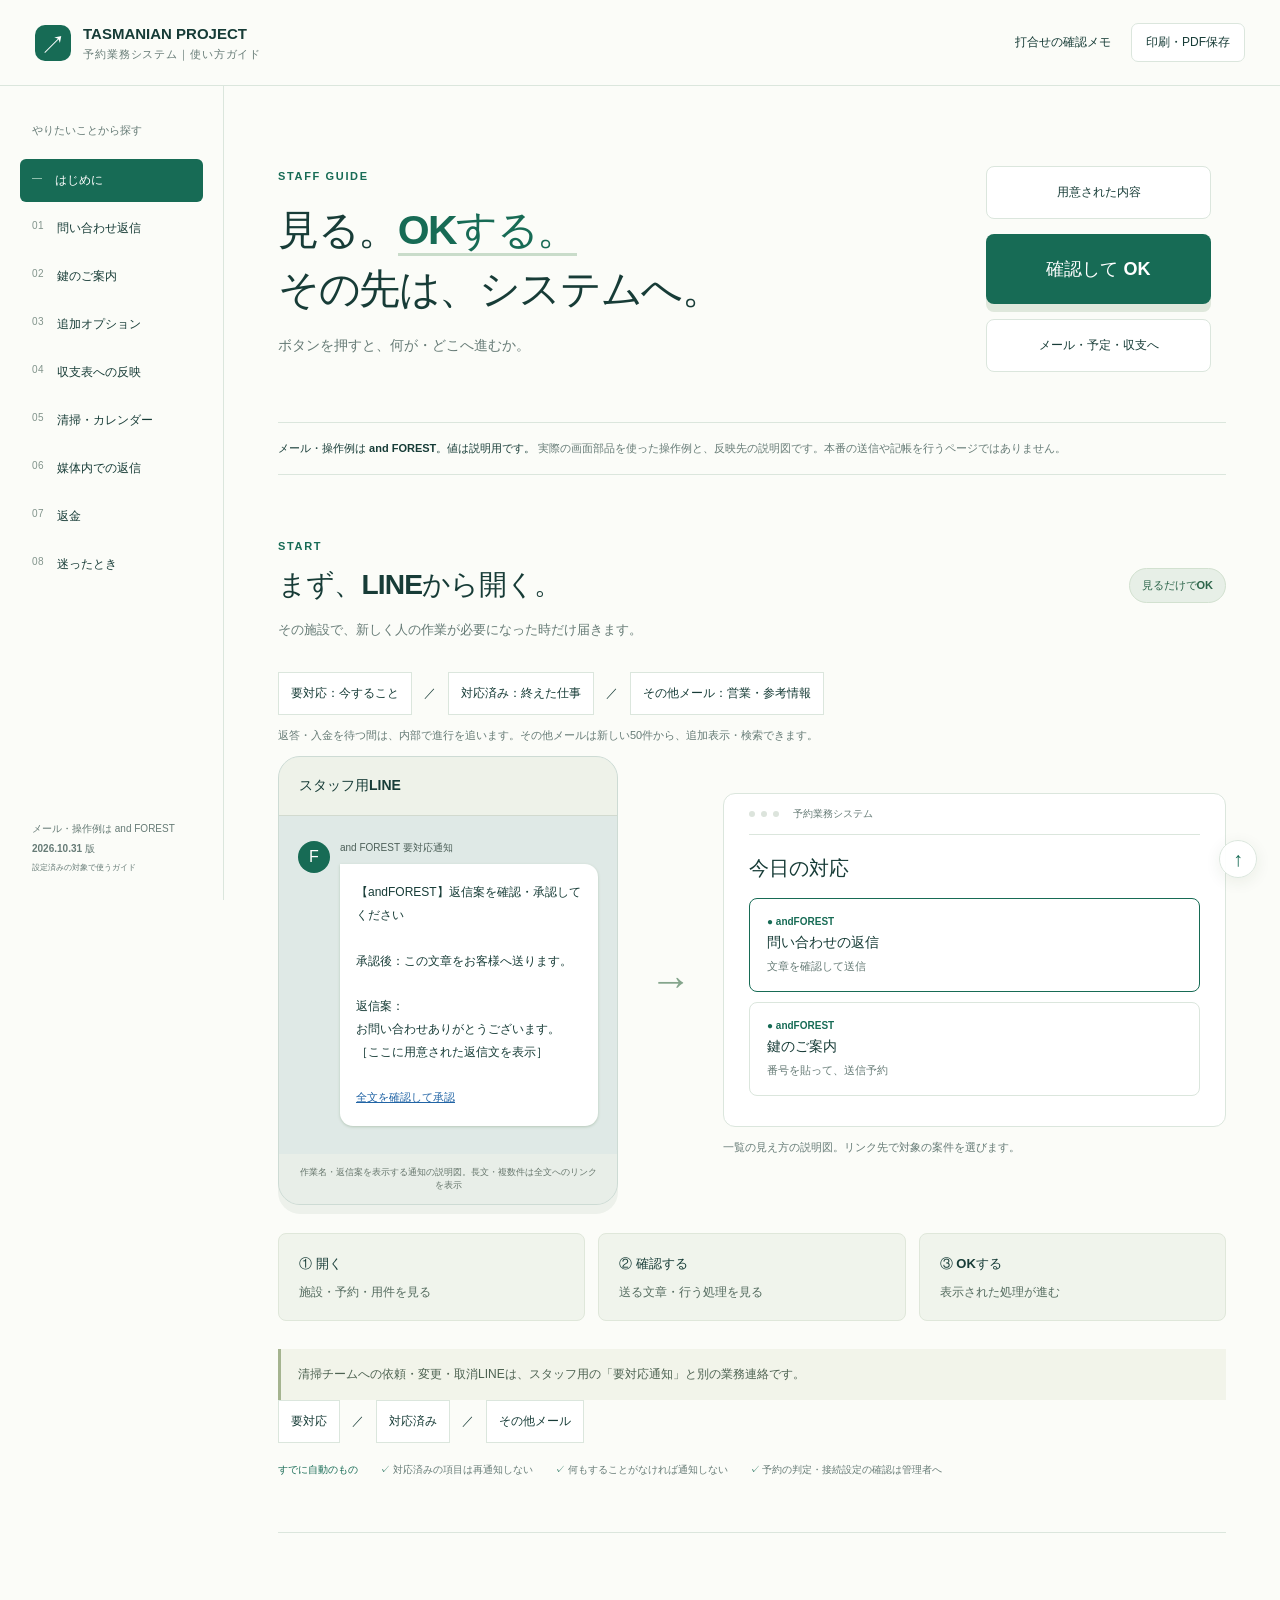
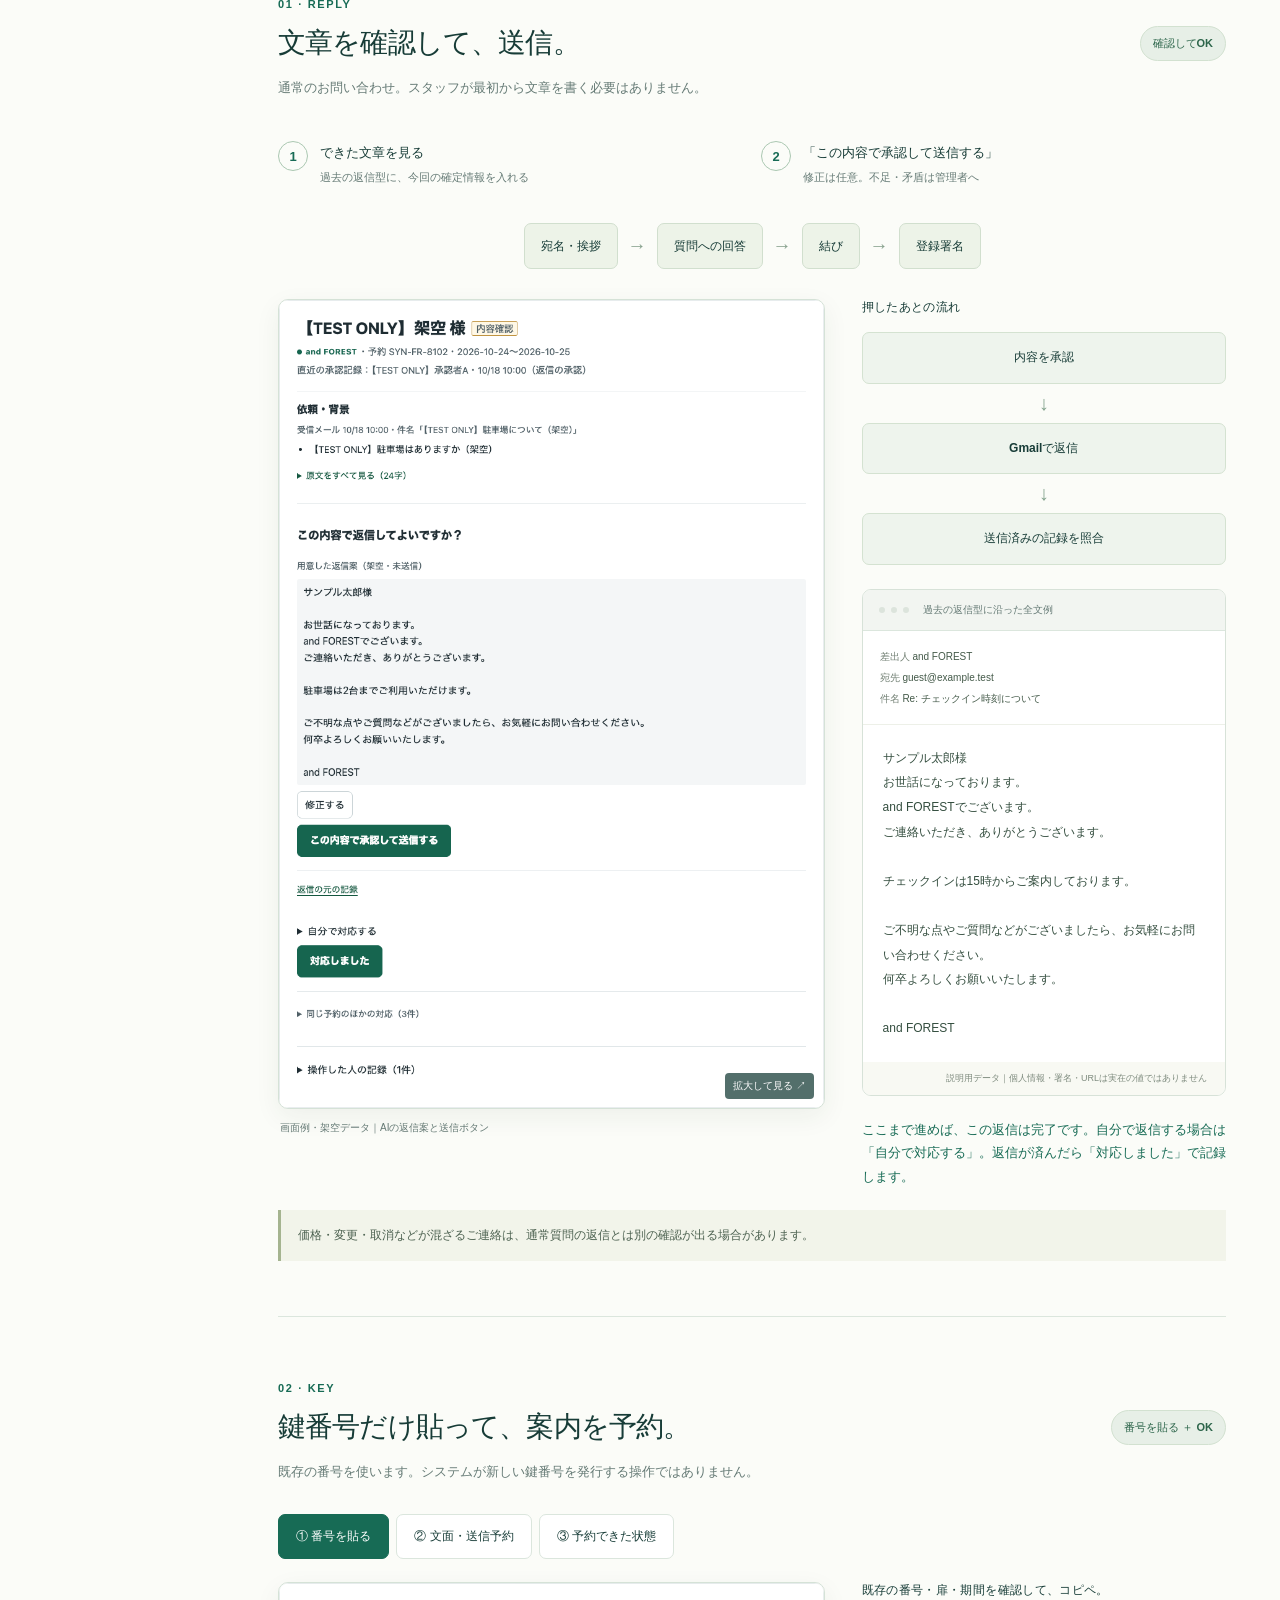
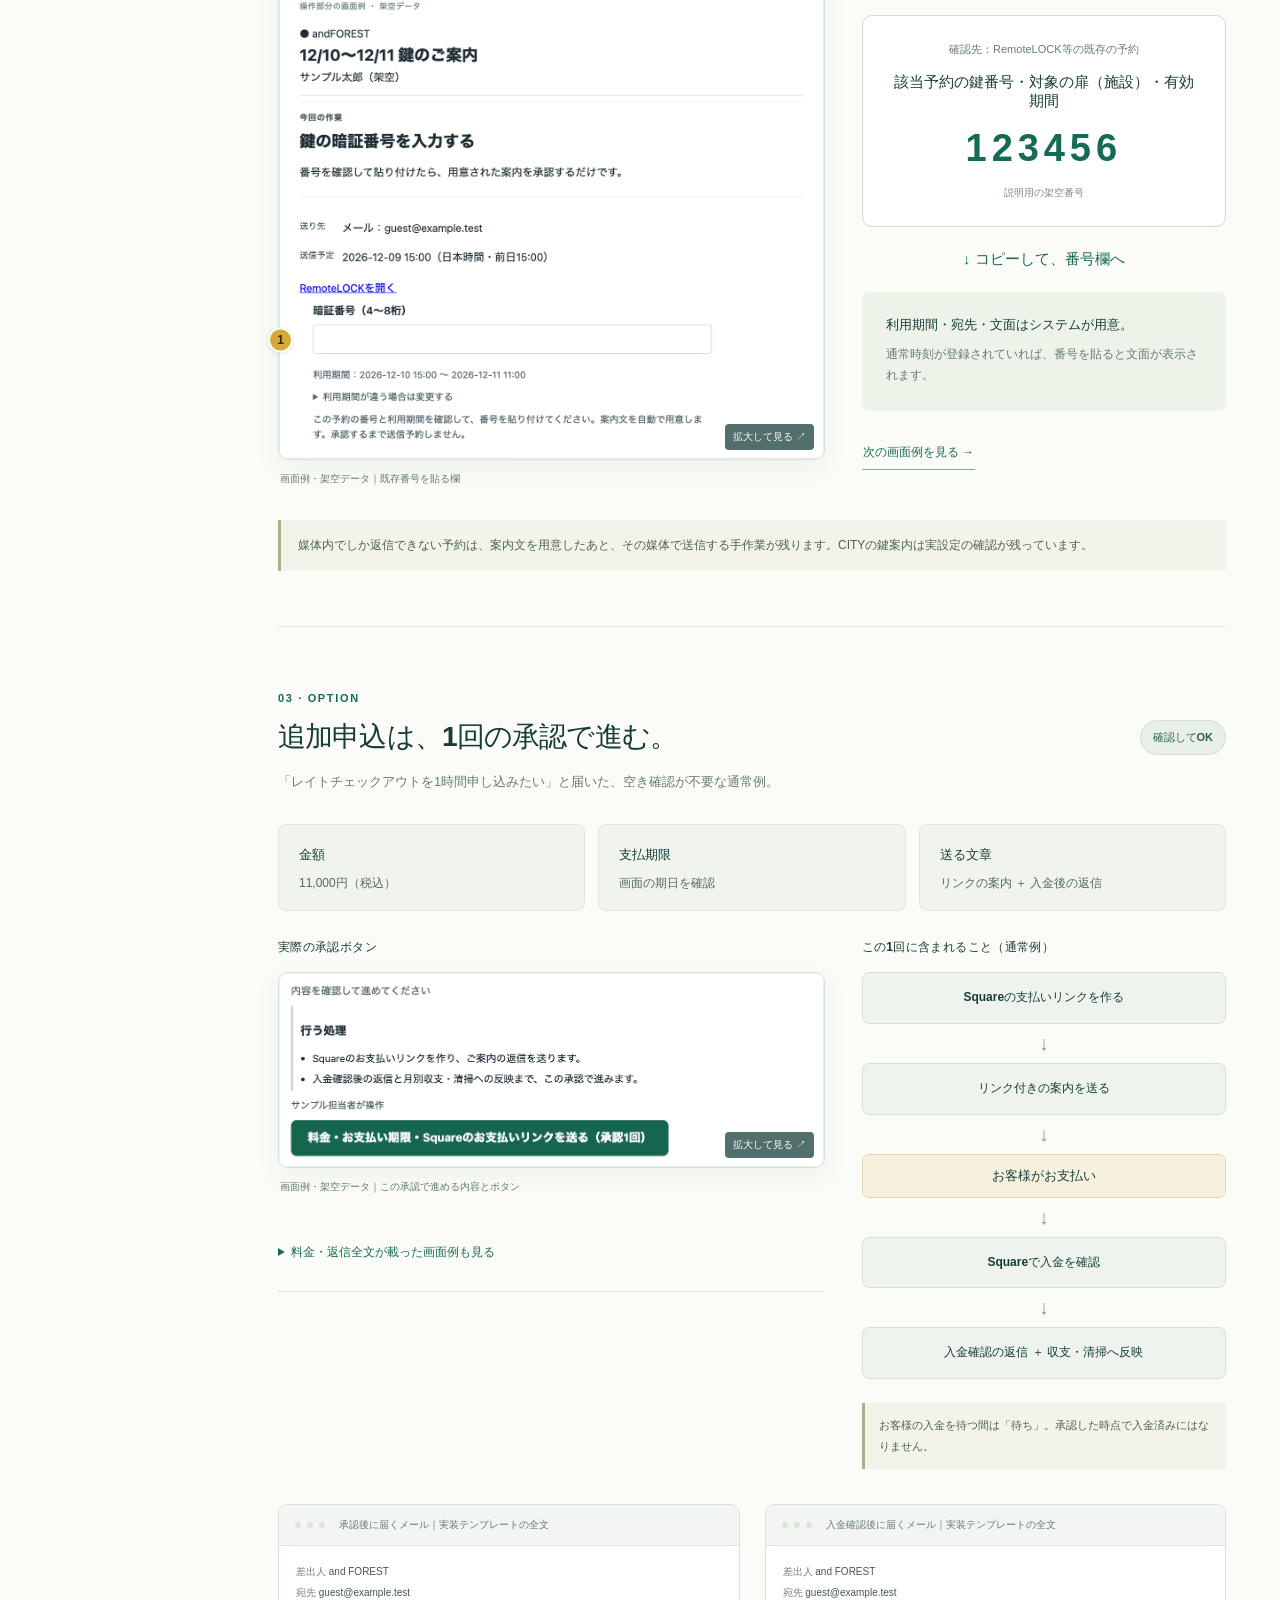
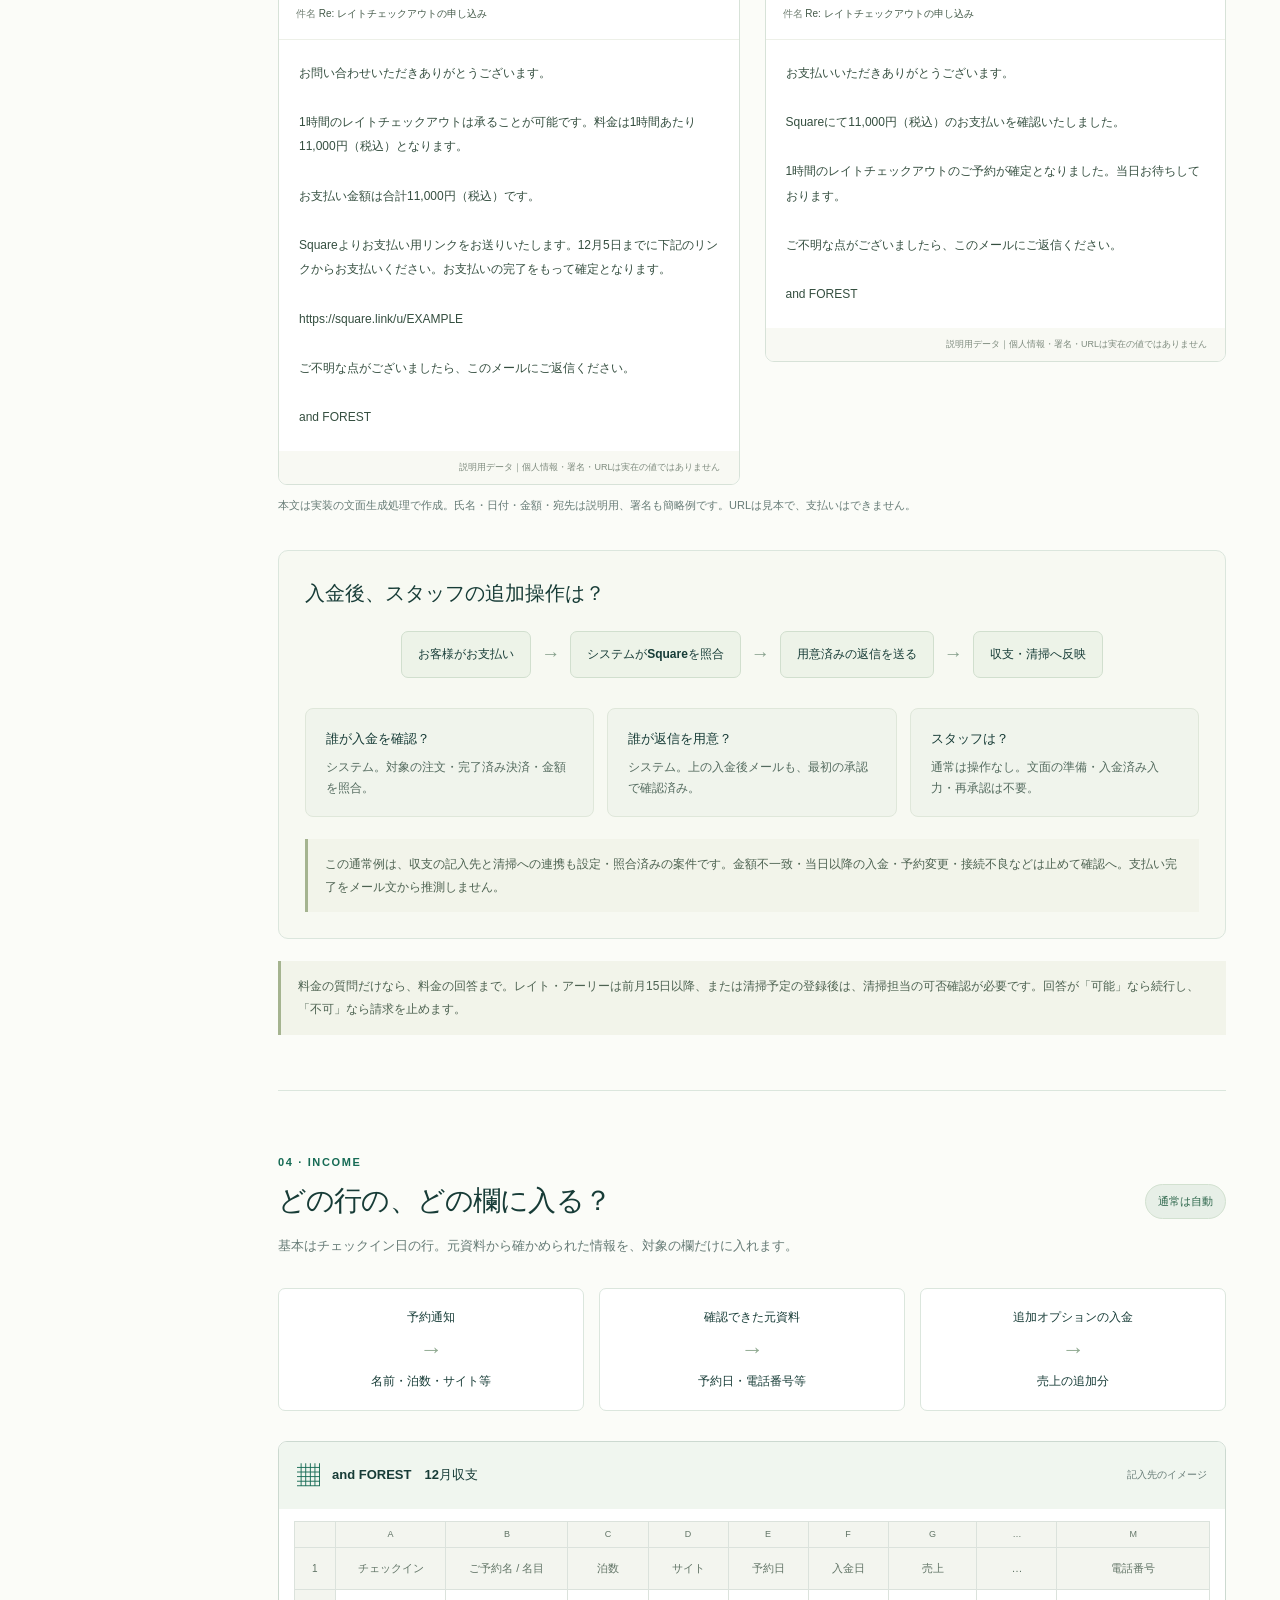
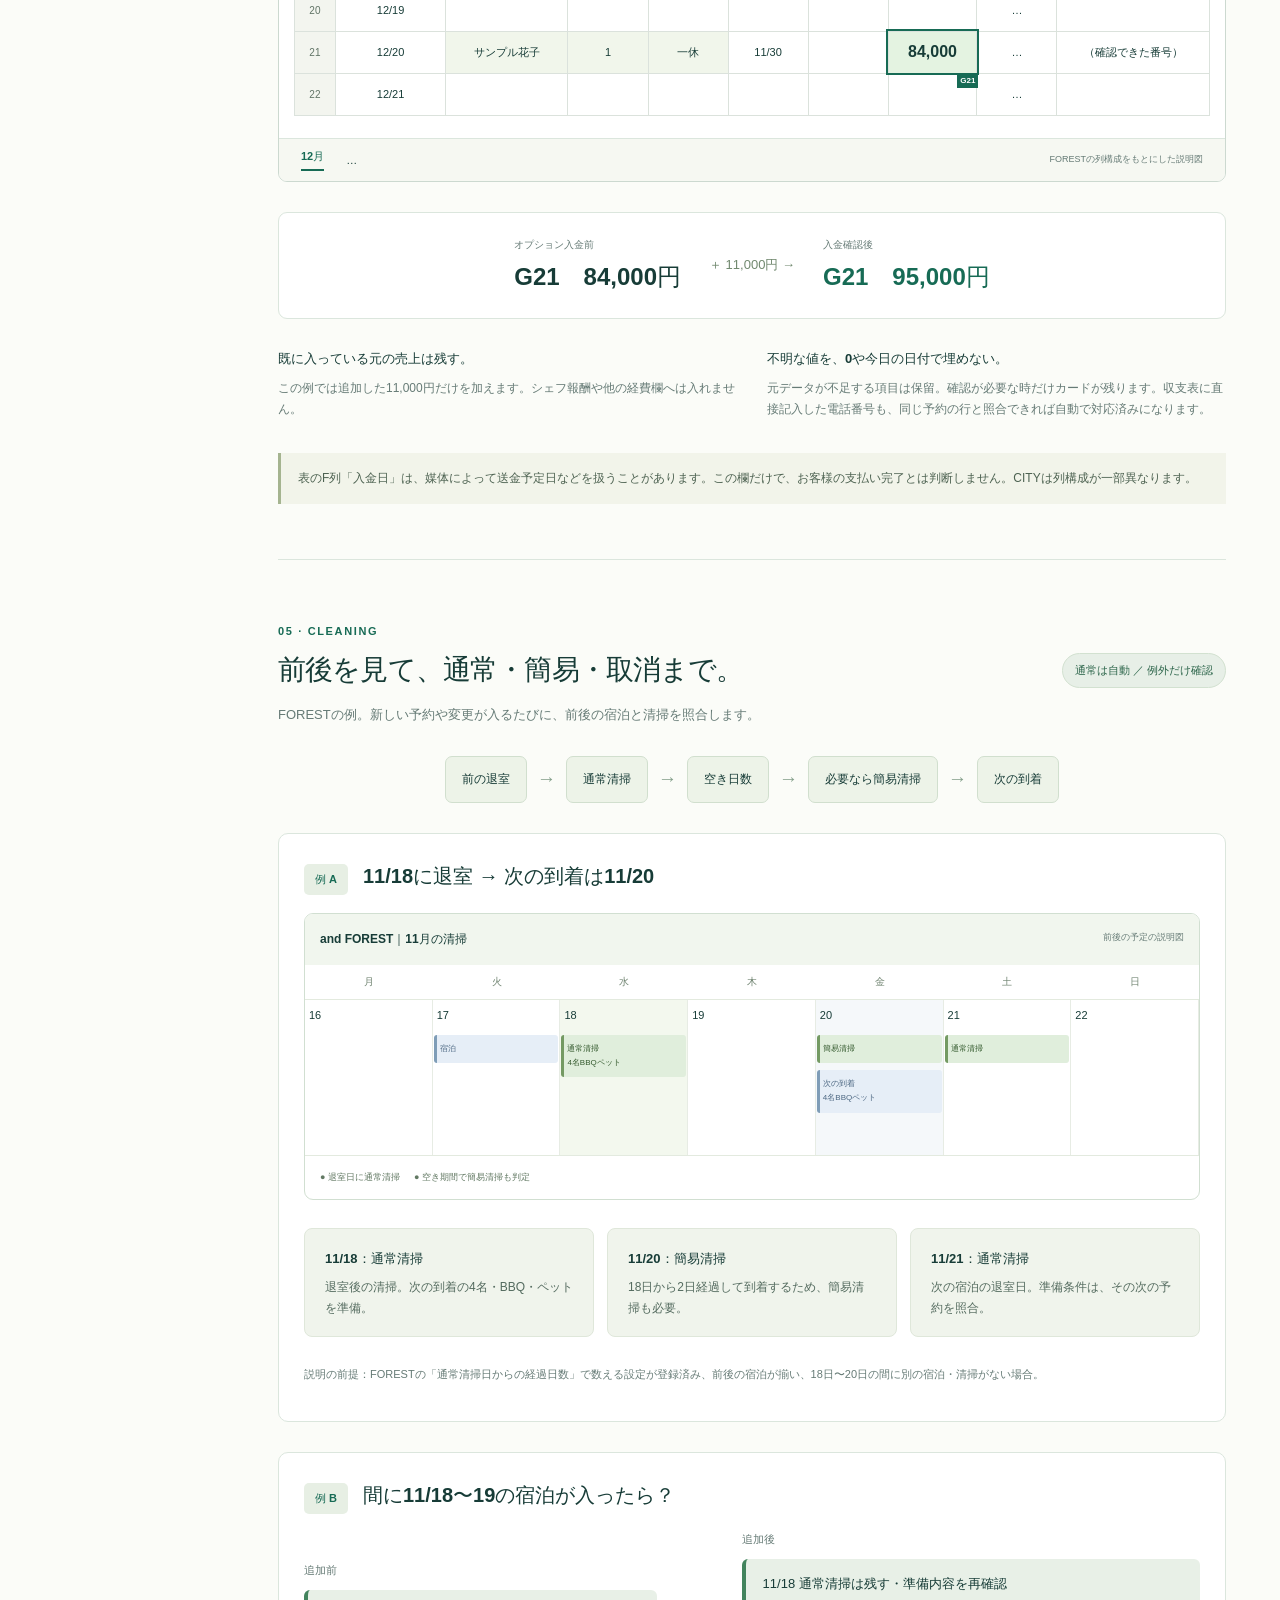
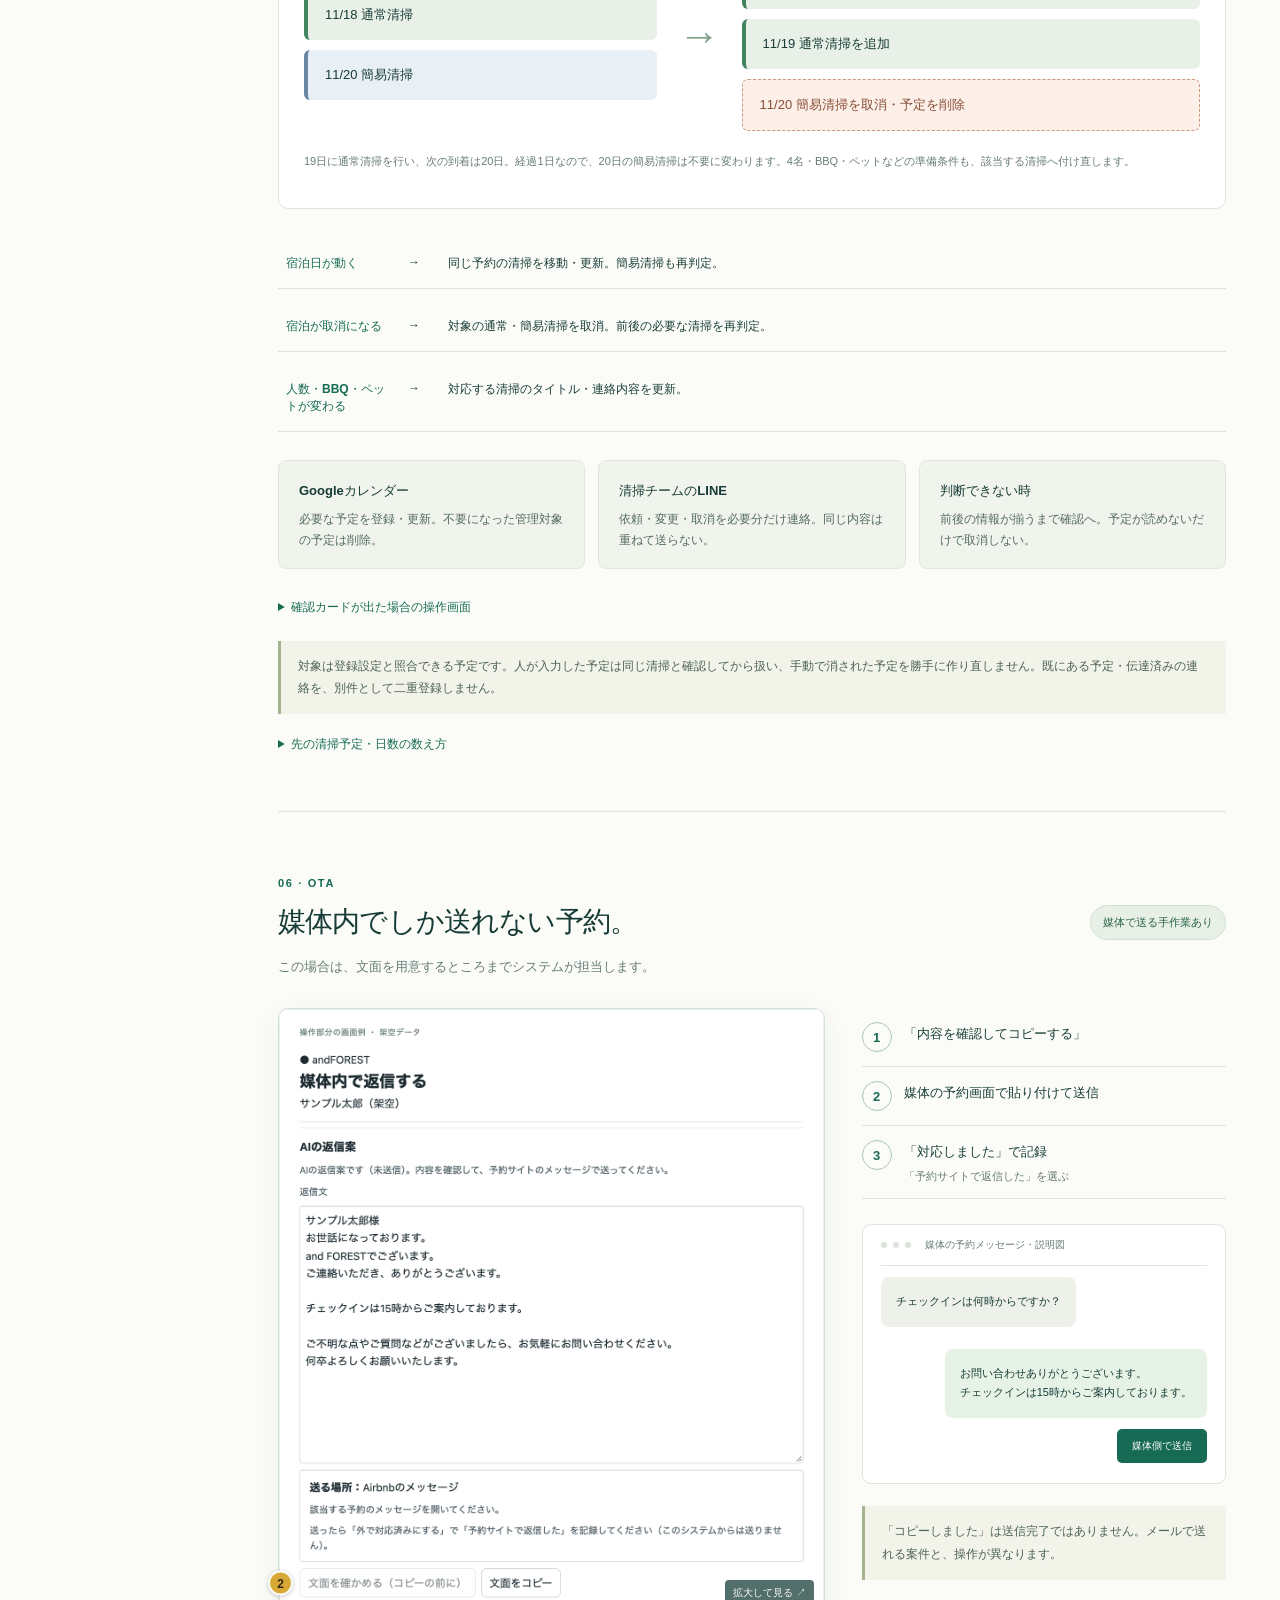
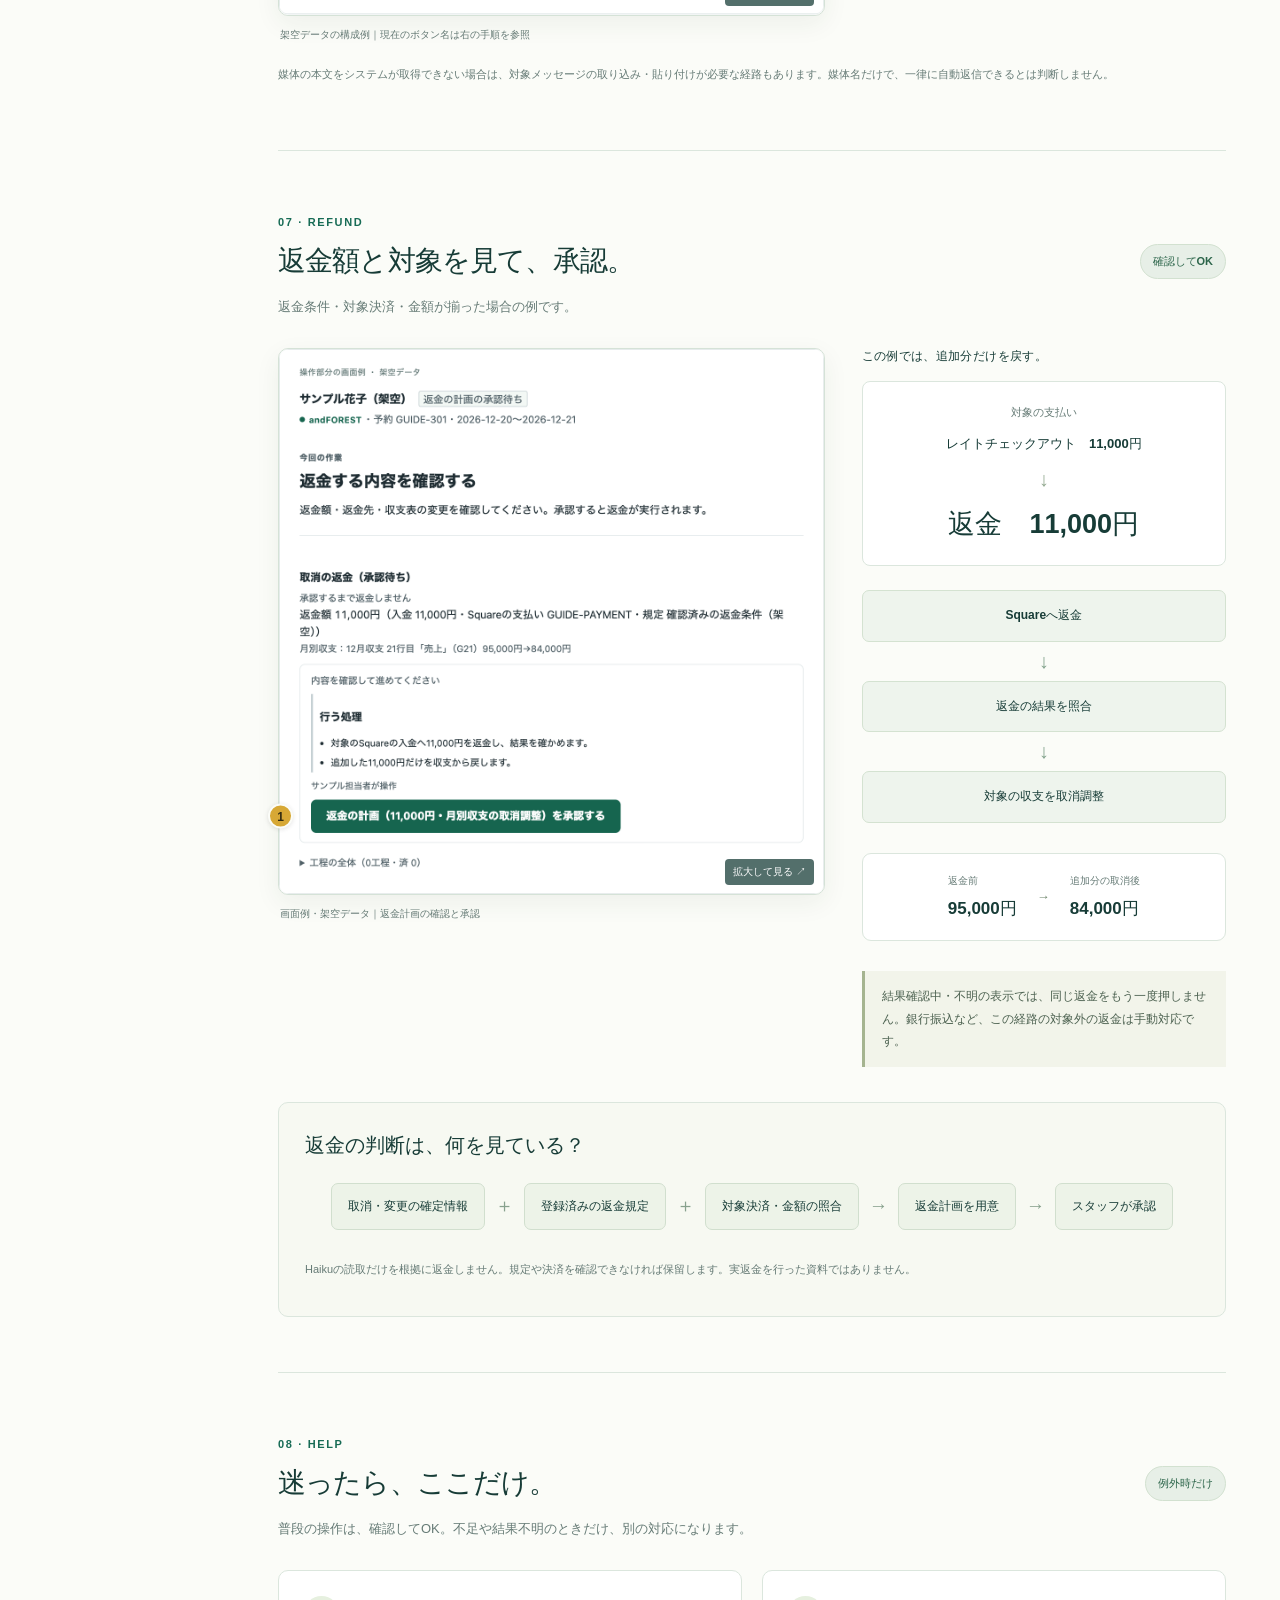
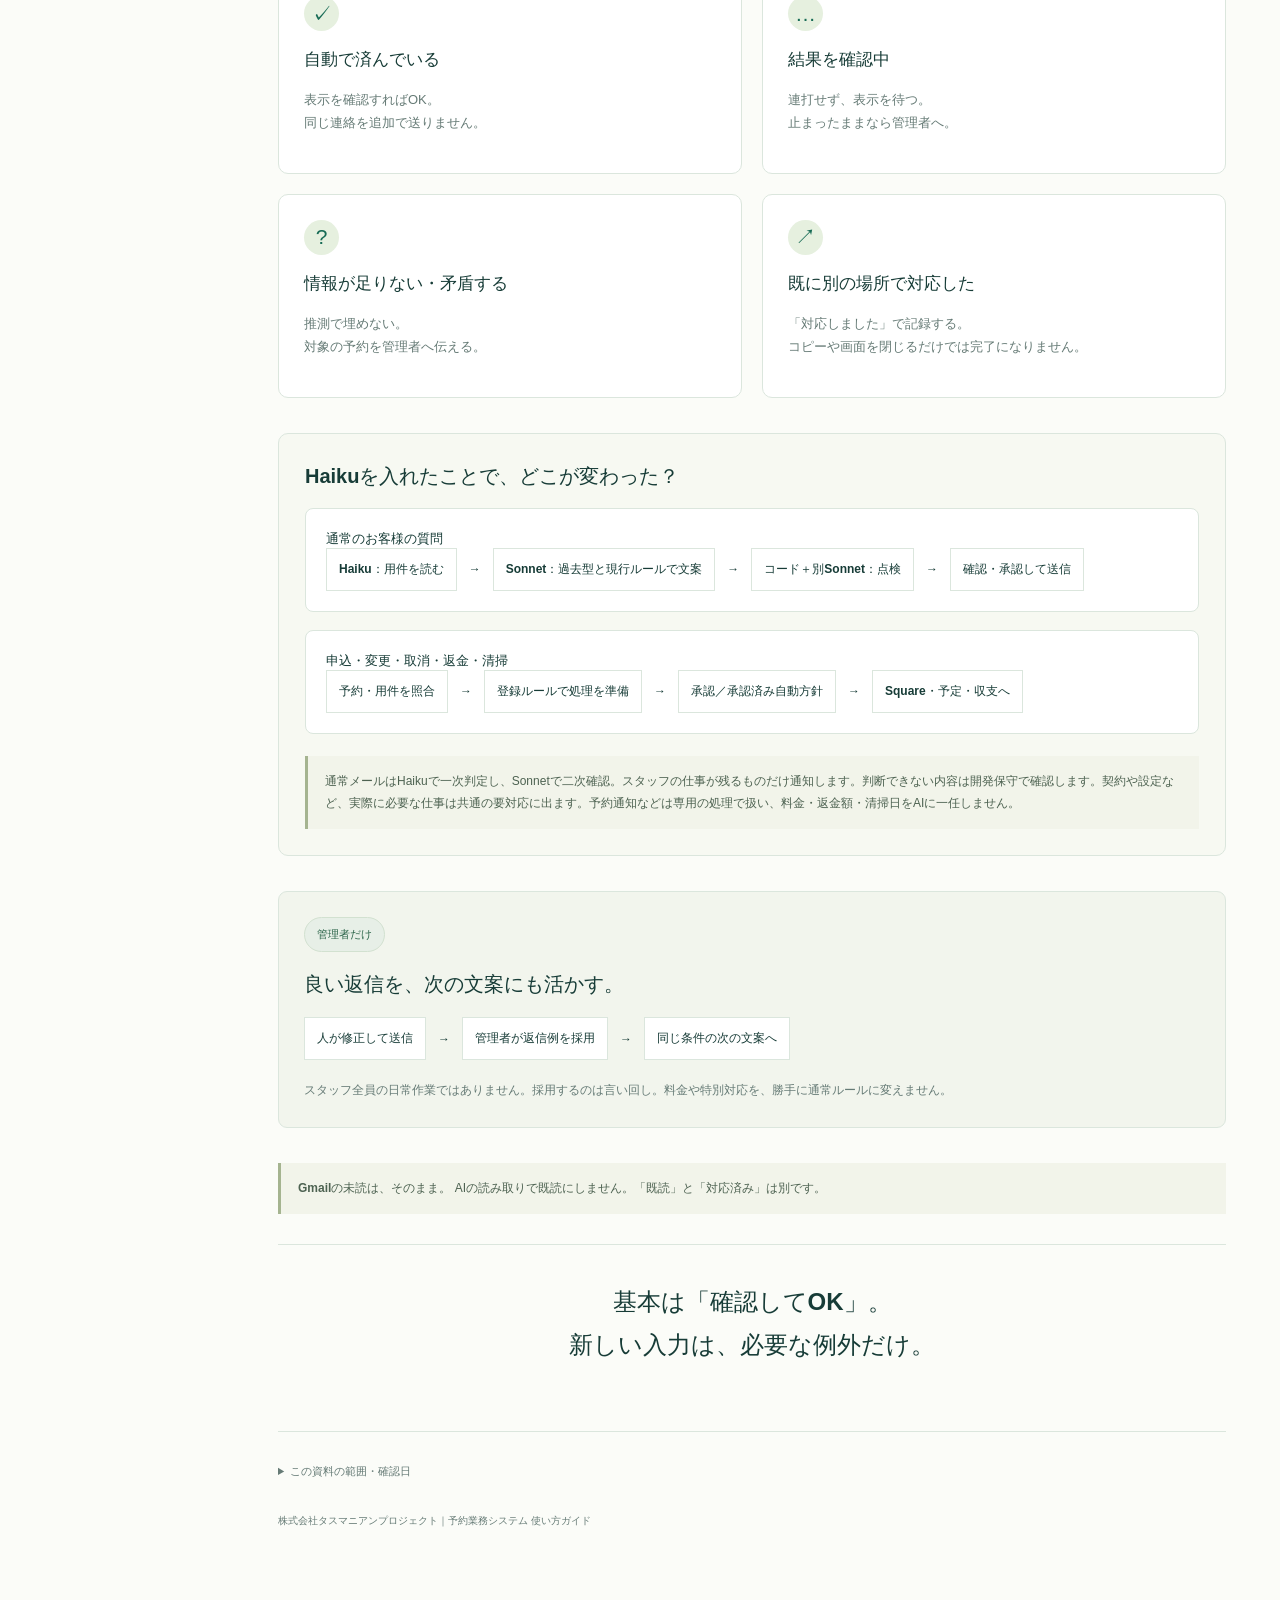
==== commit aa06e743: "Explain the approved task-only LINE and three inbox sections" ====
--- a/index.html
+++ b/index.html
@@ -1 +1 @@
-<!doctype html><html lang="ja"><head><meta charset="utf-8"><meta name="viewport" content="width=device-width,initial-scale=1"><meta name="color-scheme" content="light"><title>画像でわかる使い方｜株式会社タスマニアンプロジェクト</title><link rel="stylesheet" href="guide.css"><script defer src="guide.js"></script><meta name="robots" content="noindex,nofollow,noarchive"></head><body><header class="top"><a href="#start" class="brand"><span class="brand-icon">↗</span><span>TASMANIAN PROJECT<small>予約業務システム｜使い方ガイド</small></span></a><div class="top-actions"><a href="meeting.html">打合せの確認メモ</a><button id="print">印刷・PDF保存</button></div></header><aside class="sidebar"><p class="nav-label">やりたいことから探す</p><nav><a href="#start"><span>—</span>はじめに</a><a href="#reply"><span>01</span>問い合わせ返信</a><a href="#key"><span>02</span>鍵のご案内</a><a href="#option"><span>03</span>追加オプション</a><a href="#income"><span>04</span>収支表への反映</a><a href="#cleaning"><span>05</span>清掃・カレンダー</a><a href="#media"><span>06</span>媒体内での返信</a><a href="#refund"><span>07</span>返金</a><a href="#help"><span>08</span>迷ったとき</a></nav><div class="sidebar-foot">メール・操作例は and FOREST<br><b>2026.10.31 版</b><small>設定済みの対象で使うガイド</small></div></aside><main><div class="hero"><div><span class="eyebrow">STAFF GUIDE</span><h1>見る。<em>OKする。</em><br>その先は、システムへ。</h1><p>ボタンを押すと、何が・どこへ進むか。</p></div><div class="hero-route"><span>用意された内容</span><b>確認して OK</b><span>メール・予定・収支へ</span></div></div><div class="sample-notice"><b>メール・操作例は and FOREST。値は説明用です。</b> 実際の画面部品を使った操作例と、反映先の説明図です。本番の送信や記帳を行うページではありません。</div><section id="start" class="chapter"><div class="chapter-head"><div><div class="eyebrow">START</div><h2>まず、LINEから開く。</h2><p>その施設で新しく対応することがある時に、お知らせが届きます。</p></div><span class="mode">見るだけでOK</span></div><div class="start-flow"><div class="phone"><div class="phonebar">スタッフ用LINE</div><div class="chat"><div class="chatavatar">F</div><div><div class="chatname">and FOREST 要対応通知</div><div class="bubble">【andFOREST】新しい対応が1件あります<br><br>下の画面を開いて対応してください。<br><u>スタッフ画面のリンク</u></div></div></div><div class="phonefoot">通知文の形をもとにした説明図</div></div><div class="handoff-arrow" aria-hidden="true">→</div><div class="start-right"><div class="system-window"><div class="window"><i></i><i></i><i></i><span>予約業務システム</span></div><h3>今日の対応</h3><div class="task"><span>● andFOREST</span><b>問い合わせの返信</b><small>文章を確認して送信</small></div><div class="task ghost"><span>● andFOREST</span><b>鍵のご案内</b><small>番号を貼って、送信予約</small></div></div><p class="micro">一覧の見え方の説明図。リンク先で対象の案件を選びます。</p></div></div><div class="three"><div><b>① 開く</b><p>施設・予約・用件を見る</p></div><div><b>② 確認する</b><p>送る文章・行う処理を見る</p></div><div><b>③ OKする</b><p>表示された処理が進む</p></div></div><div class="note">清掃チームへの依頼・変更・取消LINEは、スタッフ用の「要対応通知」と別の業務連絡です。</div><div class="mini-chain"><b>要対応</b><span>／</span><b>対応済み</b><span>／</span><b>営業・お知らせ</b></div><div class="auto-strip"><b>すでに自動のもの</b><span>対応済みの項目は再通知しない</span><span>何もすることがなければ通知しない</span><span>予約の判定・接続設定の確認は管理者へ</span></div></section><section id="reply" class="chapter"><div class="chapter-head"><div><div class="eyebrow">01 · REPLY</div><h2>文章を確認して、送信。</h2><p>通常のお問い合わせ。スタッフが最初から文章を書く必要はありません。</p></div><span class="mode">確認してOK</span></div><div class="steps"><div class="step"><b>1</b><span><strong>できた文章を見る</strong><small>過去の返信型に、今回の確定情報を入れる</small></span></div><div class="step"><b>2</b><span><strong>「この内容で承認して送信する」</strong><small>修正は任意。不足・矛盾は管理者へ</small></span></div></div><div class="reply-shape"><b>宛名・挨拶</b><span>→</span><b>質問への回答</b><span>→</span><b>結び</b><span>→</span><b>登録署名</b></div><div class="story-grid"><div><figure class="screen"><button class="zoom" data-image="images/question.png" aria-label="AIの返信案と送信ボタンを拡大"><img src="images/question.png" width="880" height="1306" alt="AIの返信案と送信ボタン" loading="lazy"><span class="enlarge">拡大して見る ↗</span></button><figcaption>画面例・架空データ｜AIの返信案と送信ボタン</figcaption></figure></div><div class="result"><div class="result-title">押したあとの流れ</div><div class="chain"><b>内容を承認</b><span>↓</span><b>Gmailで返信</b><span>↓</span><b>送信済みの記録を照合</b></div><div class="mail output"><div class="window"><i></i><i></i><i></i><span>過去の返信型に沿った全文例</span></div><div class="mailmeta">差出人 <b>and FOREST</b><br>宛先 <b>guest@example.test</b><br>件名 <b>Re: チェックイン時刻について</b></div><div class="mailbody">サンプル太郎様<br>お世話になっております。<br>and FORESTでございます。<br>ご連絡いただき、ありがとうございます。<br><br>チェックインは15時からご案内しております。<br><br>ご不明な点やご質問などがございましたら、お気軽にお問い合わせください。<br>何卒よろしくお願いいたします。<br><br>and FOREST</div><div class="sample-stamp">説明用データ｜個人情報・署名・URLは実在の値ではありません</div></div><p class="result-end">ここまで進めば、この返信は完了です。自分で返信する場合は「自分で対応する」。返信が済んだら「対応しました」で記録します。</p></div></div><div class="note">価格・変更・取消などが混ざるご連絡は、通常質問の返信とは別の確認が出る場合があります。</div></section><section id="key" class="chapter"><div class="chapter-head"><div><div class="eyebrow">02 · KEY</div><h2>鍵番号だけ貼って、<wbr>案内を予約。</h2><p>既存の番号を使います。システムが新しい鍵番号を発行する操作ではありません。</p></div><span class="mode">番号を貼る ＋ OK</span></div><div class="switcher" role="tablist" aria-label="鍵案内の説明画面"><button role="tab" aria-selected="true" data-show="key-entry-panel">① 番号を貼る</button><button role="tab" aria-selected="false" data-show="key-preview-panel">② 文面・送信予約</button><button role="tab" aria-selected="false" data-show="key-scheduled-panel">③ 予約できた状態</button></div><div class="switch-panel" id="key-entry-panel"><div class="story-grid"><div><figure class="screen"><button class="zoom" data-image="images/key-entry.png" aria-label="既存番号を貼る欄を拡大"><img src="images/key-entry.png" width="820" height="718" alt="既存番号を貼る欄" loading="lazy"><span class="pin" style="top:74.87%">1</span><span class="enlarge">拡大して見る ↗</span></button><figcaption>画面例・架空データ｜既存番号を貼る欄</figcaption></figure></div><div class="result"><div class="result-title">既存の番号・扉・期間を確認して、コピペ。</div><div class="existing-key"><small>確認先：RemoteLOCK等の既存の予約</small><b>該当予約の鍵番号・対象の扉（施設）・有効期間</b><strong>123456</strong><em>説明用の架空番号</em></div><div class="big-arrow">↓ コピーして、番号欄へ</div><div class="benefit"><b>利用期間・宛先・文面はシステムが用意。</b><p>通常時刻が登録されていれば、番号を貼ると文面が表示されます。</p></div><button class="next-explain" data-next-panel="key-preview-panel">次の画面例を見る →</button></div></div></div><div class="switch-panel" id="key-preview-panel" hidden><div class="story-grid"><div><figure class="screen"><button class="zoom" data-image="images/key-preview.png" aria-label="送る内容の確認と送信予約を拡大"><img src="images/key-preview.png" width="820" height="998" alt="送る内容の確認と送信予約" loading="lazy"><span class="pin" style="top:65.03%">2</span><span class="pin" style="top:85.21%">3</span><span class="enlarge">拡大して見る ↗</span></button><figcaption>画面例・架空データ｜送る内容の確認と送信予約</figcaption></figure></div><div class="result"><div class="result-title">送信前は、ここを確認。</div><div class="three-checks"><b>宛先</b><b>対象施設</b><b>鍵番号</b><b>使える期間</b></div><p class="micro">表示される利用期間と、実際の鍵の有効期間を確かめます。</p><div class="action-crop"><figure class="screen"><button class="zoom" data-image="images/key-action.png" aria-label="実際の送信予約ボタンを拡大"><img src="images/key-action.png" width="170" height="44" alt="実際の送信予約ボタン" loading="lazy"><span class="enlarge">拡大して見る ↗</span></button><figcaption>画面例・架空データ｜実際の送信予約ボタン</figcaption></figure></div><div class="chain"><b>この内容で送信予約</b><span>↓</span><b>システム内で送信待ち</b><span>↓</span><b>表示の時刻にGmailから自動送信</b></div><div class="timecard"><small>この例の送信予定</small><strong>12/9　15:00</strong><span>12/10到着の前日</span></div><button class="next-explain" data-next-panel="key-scheduled-panel">予約できた画面例を見る →</button></div></div></div><div class="switch-panel" id="key-scheduled-panel" hidden><div class="story-grid"><div><figure class="screen"><button class="zoom" data-image="images/key-scheduled.png" aria-label="送信予約済みの画面を拡大"><img src="images/key-scheduled.png" width="820" height="584" alt="送信予約済みの画面" loading="lazy"><span class="enlarge">拡大して見る ↗</span></button><figcaption>画面例・架空データ｜送信予約済みの画面</figcaption></figure></div><div class="result"><div class="complete-mark">✓</div><h3>送信時刻に、もう一度押さなくてOK。</h3><p>「送信予約済み」の表示を確認します。</p><p class="note">ここで予約するのはシステム内の送信です。Gmailの「送信予定」フォルダに並ぶ予約とは別です。</p></div></div></div><div class="note">媒体内でしか返信できない予約は、案内文を用意したあと、その媒体で送信する手作業が残ります。CITYの鍵案内は実設定の確認が残っています。</div></section><section id="option" class="chapter"><div class="chapter-head"><div><div class="eyebrow">03 · OPTION</div><h2>追加申込は、1回の承認で進む。</h2><p>「レイトチェックアウトを1時間申し込みたい」と届いた、空き確認が不要な通常例。</p></div><span class="mode">確認してOK</span></div><div class="three"><div><b>金額</b><p>11,000円（税込）</p></div><div><b>支払期限</b><p>画面の期日を確認</p></div><div><b>送る文章</b><p>リンクの案内 ＋ 入金後の返信</p></div></div><div class="story-grid"><div><div class="result-title">実際の承認ボタン</div><figure class="screen"><button class="zoom" data-image="images/option-action.png" aria-label="この承認で進める内容とボタンを拡大"><img src="images/option-action.png" width="758" height="270" alt="この承認で進める内容とボタン" loading="lazy"><span class="enlarge">拡大して見る ↗</span></button><figcaption>画面例・架空データ｜この承認で進める内容とボタン</figcaption></figure><details class="full-screen"><summary>料金・返信全文が載った画面例も見る</summary><figure class="screen"><button class="zoom" data-image="images/option.png" aria-label="料金案内と入金後の返信を拡大"><img src="images/option.png" width="820" height="1748" alt="料金案内と入金後の返信" loading="lazy"><span class="pin" style="top:53.70%">1</span><span class="pin" style="top:93.32%">2</span><span class="enlarge">拡大して見る ↗</span></button><figcaption>画面例・架空データ｜料金案内と入金後の返信</figcaption></figure></details></div><div class="result"><div class="result-title">この1回に含まれること（通常例）</div><div class="chain wide"><b>Squareの支払いリンクを作る</b><span>↓</span><b>リンク付きの案内を送る</b><span>↓</span><div class="customer-step">お客様がお支払い</div><span>↓</span><b>Squareで入金を確認</b><span>↓</span><b>入金確認の返信 ＋ 収支・清掃へ反映</b></div><div class="note compact">お客様の入金を待つ間は「待ち」。承認した時点で入金済みにはなりません。</div></div></div><div class="outcomes"><div><div class="mail output"><div class="window"><i></i><i></i><i></i><span>承認後に届くメール｜実装テンプレートの全文</span></div><div class="mailmeta">差出人 <b>and FOREST</b><br>宛先 <b>guest@example.test</b><br>件名 <b>Re: レイトチェックアウトの申し込み</b></div><div class="mailbody">お問い合わせいただきありがとうございます。<br><br>1時間のレイトチェックアウトは承ることが可能です。料金は1時間あたり11,000円（税込）となります。<br><br>お支払い金額は合計11,000円（税込）です。<br><br>Squareよりお支払い用リンクをお送りいたします。12月5日までに下記のリンクからお支払いください。お支払いの完了をもって確定となります。<br><br>https://square.link/u/EXAMPLE<br><br>ご不明な点がございましたら、このメールにご返信ください。<br><br>and FOREST</div><div class="sample-stamp">説明用データ｜個人情報・署名・URLは実在の値ではありません</div></div></div><div><div class="mail output"><div class="window"><i></i><i></i><i></i><span>入金確認後に届くメール｜実装テンプレートの全文</span></div><div class="mailmeta">差出人 <b>and FOREST</b><br>宛先 <b>guest@example.test</b><br>件名 <b>Re: レイトチェックアウトの申し込み</b></div><div class="mailbody">お支払いいただきありがとうございます。<br><br>Squareにて11,000円（税込）のお支払いを確認いたしました。<br><br>1時間のレイトチェックアウトのご予約が確定となりました。当日お待ちしております。<br><br>ご不明な点がございましたら、このメールにご返信ください。<br><br>and FOREST</div><div class="sample-stamp">説明用データ｜個人情報・署名・URLは実在の値ではありません</div></div></div></div><p class="micro">本文は実装の文面生成処理で作成。氏名・日付・金額・宛先は説明用、署名も簡略例です。URLは見本で、支払いはできません。</p><div class="automation-after"><h3>入金後、スタッフの追加操作は？</h3><div class="reply-shape"><b>お客様がお支払い</b><span>→</span><b>システムがSquareを照合</b><span>→</span><b>用意済みの返信を送る</b><span>→</span><b>収支・清掃へ反映</b></div><div class="three"><div><b>誰が入金を確認？</b><p>システム。対象の注文・完了済み決済・金額を照合。</p></div><div><b>誰が返信を用意？</b><p>システム。上の入金後メールも、最初の承認で確認済み。</p></div><div><b>スタッフは？</b><p>通常は操作なし。文面の準備・入金済み入力・再承認は不要。</p></div></div><div class="note">この通常例は、収支の記入先と清掃への連携も設定・照合済みの案件です。金額不一致・当日以降の入金・予約変更・接続不良などは止めて確認へ。支払い完了をメール文から推測しません。</div></div><div class="note">料金の質問だけなら、料金の回答まで。レイト・アーリーは前月15日以降、または清掃予定の登録後は、清掃担当の可否確認が必要です。回答が「可能」なら続行し、「不可」なら請求を止めます。</div></section><section id="income" class="chapter"><div class="chapter-head"><div><div class="eyebrow">04 · INCOME</div><h2>どの行の、どの欄に入る？</h2><p>基本はチェックイン日の行。元資料から確かめられた情報を、対象の欄だけに入れます。</p></div><span class="mode">通常は自動</span></div><div class="field-map"><div>予約通知 <span>→</span> <b>名前・泊数・サイト等</b></div><div>確認できた元資料 <span>→</span> <b>予約日・電話番号等</b></div><div>追加オプションの入金 <span>→</span> <b>売上の追加分</b></div></div><div class="sheet output"><div class="sheetbar"><span class="sheeticon">▦</span><b>and FOREST　12月収支</b><span>記入先のイメージ</span></div><div class="sheet-scroll"><table><thead><tr><th></th><th>A</th><th>B</th><th>C</th><th>D</th><th>E</th><th>F</th><th>G</th><th>…</th><th>M</th></tr><tr><th>1</th><th>チェックイン</th><th>ご予約名 / 名目</th><th>泊数</th><th>サイト</th><th>予約日</th><th>入金日</th><th>売上</th><th>…</th><th>電話番号</th></tr></thead><tbody><tr><th>20</th><td>12/19</td><td></td><td></td><td></td><td></td><td></td><td></td><td>…</td><td></td></tr><tr><th>21</th><td>12/20</td><td class="tint">サンプル花子</td><td class="tint">1</td><td class="tint">一休</td><td>11/30</td><td></td><td class="selected" data-cell="G21">84,000<span>G21</span></td><td>…</td><td>（確認できた番号）</td></tr><tr><th>22</th><td>12/21</td><td></td><td></td><td></td><td></td><td></td><td></td><td>…</td><td></td></tr></tbody></table></div><div class="sheet-tabs"><b>12月</b><span>…</span><em>FORESTの列構成をもとにした説明図</em></div></div><div class="ledger-change"><div><small>オプション入金前</small><strong>G21　84,000円</strong></div><span>＋ 11,000円 →</span><div class="paid"><small>入金確認後</small><strong>G21　95,000円</strong></div></div><div class="two-notes"><div><b>既に入っている元の売上は残す。</b><p>この例では追加した11,000円だけを加えます。シェフ報酬や他の経費欄へは入れません。</p></div><div><b>不明な値を、0や今日の日付で埋めない。</b><p>元データが不足する項目は保留。確認が必要な時だけカードが残ります。収支表に直接記入した電話番号も、同じ予約の行と照合できれば自動で対応済みになります。</p></div></div><div class="note">表のF列「入金日」は、媒体によって送金予定日などを扱うことがあります。この欄だけで、お客様の支払い完了とは判断しません。CITYは列構成が一部異なります。</div></section><section id="cleaning" class="chapter"><div class="chapter-head"><div><div class="eyebrow">05 · CLEANING</div><h2>前後を見て、通常・簡易・取消まで。</h2><p>FORESTの例。新しい予約や変更が入るたびに、前後の宿泊と清掃を照合します。</p></div><span class="mode">通常は自動 ／ 例外だけ確認</span></div><div class="reply-shape"><b>前の退室</b><span>→</span><b>通常清掃</b><span>→</span><b>空き日数</b><span>→</span><b>必要なら簡易清掃</b><span>→</span><b>次の到着</b></div><div class="clean-case"><div class="case-heading"><b>例 A</b><h3>11/18に退室 → 次の到着は11/20</h3></div><div class="calendar output"><div class="calendarbar"><b>and FOREST｜11月の清掃</b><span>前後の予定の説明図</span></div><div class="weekhead"><span>月</span><span>火</span><span>水</span><span>木</span><span>金</span><span>土</span><span>日</span></div><div class="week"><div>16</div><div>17<em class="stay-event">宿泊</em></div><div class="clean-day">18<em class="clean-event">通常清掃<br>4名BBQペット</em></div><div>19</div><div class="arrival-day">20<em class="clean-event">簡易清掃</em><em class="stay-event">次の到着<br>4名BBQペット</em></div><div>21<em class="clean-event">通常清掃</em></div><div>22</div></div><div class="calendar-key"><span>● 退室日に通常清掃</span><span>● 空き期間で簡易清掃も判定</span></div></div><div class="three"><div><b>11/18：通常清掃</b><p>退室後の清掃。次の到着の4名・BBQ・ペットを準備。</p></div><div><b>11/20：簡易清掃</b><p>18日から2日経過して到着するため、簡易清掃も必要。</p></div><div><b>11/21：通常清掃</b><p>次の宿泊の退室日。準備条件は、その次の予約を照合。</p></div></div><p class="micro">説明の前提：FORESTの「通常清掃日からの経過日数」で数える設定が登録済み、前後の宿泊が揃い、18日〜20日の間に別の宿泊・清掃がない場合。</p></div><div class="clean-case"><div class="case-heading"><b>例 B</b><h3>間に11/18〜19の宿泊が入ったら？</h3></div><div class="before-after"><div><small>追加前</small><div class="event-pill normal">11/18 通常清掃</div><div class="event-pill simple">11/20 簡易清掃</div></div><span class="handoff-arrow">→</span><div><small>追加後</small><div class="event-pill normal">11/18 通常清掃は残す・準備内容を再確認</div><div class="event-pill normal">11/19 通常清掃を追加</div><div class="event-pill removed">11/20 簡易清掃を取消・予定を削除</div></div></div><p class="micro">19日に通常清掃を行い、次の到着は20日。経過1日なので、20日の簡易清掃は不要に変わります。4名・BBQ・ペットなどの準備条件も、該当する清掃へ付け直します。</p></div><div class="change-rows"><div><b>宿泊日が動く</b><span>→</span><strong>同じ予約の清掃を移動・更新。簡易清掃も再判定。</strong></div><div><b>宿泊が取消になる</b><span>→</span><strong>対象の通常・簡易清掃を取消。前後の必要な清掃を再判定。</strong></div><div><b>人数・BBQ・ペットが変わる</b><span>→</span><strong>対応する清掃のタイトル・連絡内容を更新。</strong></div></div><div class="three"><div><b>Googleカレンダー</b><p>必要な予定を登録・更新。不要になった管理対象の予定は削除。</p></div><div><b>清掃チームのLINE</b><p>依頼・変更・取消を必要分だけ連絡。同じ内容は重ねて送らない。</p></div><div><b>判断できない時</b><p>前後の情報が揃うまで確認へ。予定が読めないだけで取消しない。</p></div></div><details class="minor"><summary>確認カードが出た場合の操作画面</summary><div class="story-grid"><div><figure class="screen"><button class="zoom" data-image="images/cleaning.png" aria-label="通常清掃の確認カード（11/18の1件）を拡大"><img src="images/cleaning.png" width="820" height="825" alt="通常清掃の確認カード（11/18の1件）" loading="lazy"><span class="pin" style="top:50.62%">1</span><span class="pin" style="top:85.11%">2</span><span class="enlarge">拡大して見る ↗</span></button><figcaption>画面例・架空データ｜通常清掃の確認カード（11/18の1件）</figcaption></figure></div><div><h3>画面に書かれた処理を確認して、OK。</h3><p class="micro">この画像は11/18の通常清掃1件です。前後の簡易清掃・取消は別の計画として判定・実行されます。</p><div class="note">既にLINEで伝えた分は「伝え済み（LINEは送らない）」で記録。画面に示すカレンダー処理が残る場合があります。</div></div></div></details><div class="note">対象は登録設定と照合できる予定です。人が入力した予定は同じ清掃と確認してから扱い、手動で消された予定を勝手に作り直しません。既にある予定・伝達済みの連絡を、別件として二重登録しません。</div><details class="minor"><summary>先の清掃予定・日数の数え方</summary><p>月次の対象期間に達してから処理します。12/29の清掃を11/15から扱うのは、本人指定の1件の引継ぎ条件です。全予約を前倒しする意味ではありません。上の簡易清掃例は経過日数の設定が前提で、未登録の施設に同じ数え方を勝手に適用しません。</p></details></section><section id="media" class="chapter"><div class="chapter-head"><div><div class="eyebrow">06 · OTA</div><h2>媒体内でしか送れない予約。</h2><p>この場合は、文面を用意するところまでシステムが担当します。</p></div><span class="mode">媒体で送る手作業あり</span></div><div class="story-grid"><div><figure class="screen"><button class="zoom" data-image="images/media.png" aria-label="文面の確認とコピーボタンを拡大"><img src="images/media.png" width="820" height="911" alt="文面の確認とコピーボタン" loading="lazy"><span class="pin" style="top:94.84%">1</span><span class="pin" style="top:94.84%">2</span><span class="enlarge">拡大して見る ↗</span></button><figcaption>架空データの構成例｜現在のボタン名は右の手順を参照</figcaption></figure></div><div class="result"><div class="numbered-actions"><div class="step"><b>1</b><span><strong>「内容を確認してコピーする」</strong></span></div><div class="step"><b>2</b><span><strong>媒体の予約画面で貼り付けて送信</strong></span></div><div class="step"><b>3</b><span><strong>「対応しました」で記録</strong><small>「予約サイトで返信した」を選ぶ</small></span></div></div><div class="ota-window output"><div class="window"><i></i><i></i><i></i><span>媒体の予約メッセージ・説明図</span></div><p class="ota-guest">チェックインは何時からですか？</p><p class="ota-host">お問い合わせありがとうございます。<br>チェックインは15時からご案内しております。</p><span class="send-indicator">媒体側で送信</span></div><div class="note">「コピーしました」は送信完了ではありません。メールで送れる案件と、操作が異なります。</div></div></div><p class="micro">媒体の本文をシステムが取得できない場合は、対象メッセージの取り込み・貼り付けが必要な経路もあります。媒体名だけで、一律に自動返信できるとは判断しません。</p></section><section id="refund" class="chapter"><div class="chapter-head"><div><div class="eyebrow">07 · REFUND</div><h2>返金額と対象を見て、承認。</h2><p>返金条件・対象決済・金額が揃った場合の例です。</p></div><span class="mode">確認してOK</span></div><div class="story-grid"><div><figure class="screen"><button class="zoom" data-image="images/refund.png" aria-label="返金計画の確認と承認を拡大"><img src="images/refund.png" width="820" height="820" alt="返金計画の確認と承認" loading="lazy"><span class="pin" style="top:85.75%">1</span><span class="enlarge">拡大して見る ↗</span></button><figcaption>画面例・架空データ｜返金計画の確認と承認</figcaption></figure></div><div class="result"><div class="result-title">この例では、追加分だけを戻す。</div><div class="moneycard"><small>対象の支払い</small><b>レイトチェックアウト　11,000円</b><span>↓</span><strong>返金　11,000円</strong></div><div class="chain"><b>Squareへ返金</b><span>↓</span><b>返金の結果を照合</b><span>↓</span><b>対象の収支を取消調整</b></div><div class="ledger-change small"><div><small>返金前</small><strong>95,000円</strong></div><span>→</span><div><small>追加分の取消後</small><strong>84,000円</strong></div></div><div class="note">結果確認中・不明の表示では、同じ返金をもう一度押しません。銀行振込など、この経路の対象外の返金は手動対応です。</div></div></div><div class="automation-after"><h3>返金の判断は、何を見ている？</h3><div class="reply-shape"><b>取消・変更の確定情報</b><span>＋</span><b>登録済みの返金規定</b><span>＋</span><b>対象決済・金額の照合</b><span>→</span><b>返金計画を用意</b><span>→</span><b>スタッフが承認</b></div><p class="micro">Haikuの読取だけを根拠に返金しません。規定や決済を確認できなければ保留します。実返金を行った資料ではありません。</p></div></section><section id="help" class="chapter"><div class="chapter-head"><div><div class="eyebrow">08 · HELP</div><h2>迷ったら、ここだけ。</h2><p>普段の操作は、確認してOK。不足や結果不明のときだけ、別の対応になります。</p></div><span class="mode">例外時だけ</span></div><div class="help-grid"><article><span>✓</span><h3>自動で済んでいる</h3><p>表示を確認すればOK。<br>同じ連絡を追加で送りません。</p></article><article><span>…</span><h3>結果を確認中</h3><p>連打せず、表示を待つ。<br>止まったままなら管理者へ。</p></article><article><span>?</span><h3>情報が足りない・矛盾する</h3><p>推測で埋めない。<br>対象の予約を管理者へ伝える。</p></article><article><span>↗</span><h3>既に別の場所で対応した</h3><p>「対応しました」で記録する。<br>コピーや画面を閉じるだけでは完了になりません。</p></article></div><div class="automation-after"><h3>Haikuを入れたことで、どこが変わった？</h3><div class="ai-routes"><article><b>通常のお客様の質問</b><div class="mini-chain"><b>Haiku：用件を読む</b><span>→</span><b>Sonnet：過去型と現行ルールで文案</b><span>→</span><b>コード＋別Sonnet：点検</b><span>→</span><b>確認・承認して送信</b></div></article><article><b>申込・変更・取消・返金・清掃</b><div class="mini-chain"><b>予約・用件を照合</b><span>→</span><b>登録ルールで処理を準備</b><span>→</span><b>承認／承認済み自動方針</b><span>→</span><b>Square・予定・収支へ</b></div></article></div><div class="note">通常メールはHaikuで一次判定し、Sonnetで二次確認。スタッフの仕事が残るものだけ通知します。判断できない内容やシステムの対応は管理者へ。予約通知などは専用の処理で扱い、料金・返金額・清掃日をAIに一任しません。</div></div><div class="admin-only"><span class="mode">管理者だけ</span><h3>良い返信を、次の文案にも活かす。</h3><div class="mini-chain"><b>人が修正して送信</b><span>→</span><b>管理者が返信例を採用</b><span>→</span><b>同じ条件の次の文案へ</b></div><p>スタッフ全員の日常作業ではありません。採用するのは言い回し。料金や特別対応を、勝手に通常ルールに変えません。</p></div><div class="note"><b>Gmailの未読は、そのまま。</b> AIの読み取りで既読にしません。「既読」と「対応済み」は別です。</div><div class="end-message"><strong>基本は「確認してOK」。<br>新しい入力は、必要な例外だけ。</strong></div></section><footer><details><summary>この資料の範囲・確認日</summary><p>確認日：2026/10/31。Gmailの未読保持、通常メールの二段階判定、承認を先に出す画面を反映済みです。画像は同じUI部品に説明用データを表示しています。通常返信は過去型に今回の説明条件を差し込んだ例、Squareの2通は実装のテンプレート関数で作成した本文です。今回、外部AIの新規生成は行っていません。カレンダー・LINE・メール・収支表の外観は説明図です。実配送・実取引の全件検収を示す資料ではありません。機能の対象・自動実行の範囲は施設設定や対応媒体によって異なります。</p><p>TimeTreeの既存予定の移行、CITYの鍵・清掃連絡先、ケータリングの実設定・管理表連携などの確認事項は、別の確認メモに整理しています。</p></details><p>株式会社タスマニアンプロジェクト｜予約業務システム 使い方ガイド</p></footer></main><button class="backtop" aria-label="先頭へ戻る">↑</button><dialog id="image-dialog"><button class="close-dialog" autofocus aria-label="画像を閉じる">×</button><img alt="拡大した画面例"><p>架空データの操作画面例</p></dialog></body></html>+<!doctype html><html lang="ja"><head><meta charset="utf-8"><meta name="viewport" content="width=device-width,initial-scale=1"><meta name="color-scheme" content="light"><title>画像でわかる使い方｜株式会社タスマニアンプロジェクト</title><link rel="stylesheet" href="guide.css"><script defer src="guide.js"></script><meta name="robots" content="noindex,nofollow,noarchive"></head><body><header class="top"><a href="#start" class="brand"><span class="brand-icon">↗</span><span>TASMANIAN PROJECT<small>予約業務システム｜使い方ガイド</small></span></a><div class="top-actions"><a href="meeting.html">打合せの確認メモ</a><button id="print">印刷・PDF保存</button></div></header><aside class="sidebar"><p class="nav-label">やりたいことから探す</p><nav><a href="#start"><span>—</span>はじめに</a><a href="#reply"><span>01</span>問い合わせ返信</a><a href="#key"><span>02</span>鍵のご案内</a><a href="#option"><span>03</span>追加オプション</a><a href="#income"><span>04</span>収支表への反映</a><a href="#cleaning"><span>05</span>清掃・カレンダー</a><a href="#media"><span>06</span>媒体内での返信</a><a href="#refund"><span>07</span>返金</a><a href="#help"><span>08</span>迷ったとき</a></nav><div class="sidebar-foot">メール・操作例は and FOREST<br><b>2026.10.31 版</b><small>設定済みの対象で使うガイド</small></div></aside><main><div class="hero"><div><span class="eyebrow">STAFF GUIDE</span><h1>見る。<em>OKする。</em><br>その先は、システムへ。</h1><p>ボタンを押すと、何が・どこへ進むか。</p></div><div class="hero-route"><span>用意された内容</span><b>確認して OK</b><span>メール・予定・収支へ</span></div></div><div class="sample-notice"><b>メール・操作例は and FOREST。値は説明用です。</b> 実際の画面部品を使った操作例と、反映先の説明図です。本番の送信や記帳を行うページではありません。</div><section id="start" class="chapter"><div class="chapter-head"><div><div class="eyebrow">START</div><h2>まず、LINEから開く。</h2><p>その施設で、新しく人の作業が必要になった時だけ届きます。</p></div><span class="mode">見るだけでOK</span></div><div class="mini-chain"><b>要対応：今すること</b><span>／</span><b>対応済み：終えた仕事</b><span>／</span><b>その他メール：営業・参考情報</b></div><p class="micro">返答・入金を待つ間は、内部で進行を追います。その他メールは新しい50件から、追加表示・検索できます。</p><div class="start-flow"><div class="phone"><div class="phonebar">スタッフ用LINE</div><div class="chat"><div class="chatavatar">F</div><div><div class="chatname">and FOREST 要対応通知</div><div class="bubble">【andFOREST】返信案を確認・承認してください<br><br>承認後：この文章をお客様へ送ります。<br><br>返信案：<br>お問い合わせありがとうございます。<br>［ここに用意された返信文を表示］<br><br><u>全文を確認して承認</u></div></div></div><div class="phonefoot">作業名・返信案を表示する通知の説明図。長文・複数件は全文へのリンクを表示</div></div><div class="handoff-arrow" aria-hidden="true">→</div><div class="start-right"><div class="system-window"><div class="window"><i></i><i></i><i></i><span>予約業務システム</span></div><h3>今日の対応</h3><div class="task"><span>● andFOREST</span><b>問い合わせの返信</b><small>文章を確認して送信</small></div><div class="task ghost"><span>● andFOREST</span><b>鍵のご案内</b><small>番号を貼って、送信予約</small></div></div><p class="micro">一覧の見え方の説明図。リンク先で対象の案件を選びます。</p></div></div><div class="three"><div><b>① 開く</b><p>施設・予約・用件を見る</p></div><div><b>② 確認する</b><p>送る文章・行う処理を見る</p></div><div><b>③ OKする</b><p>表示された処理が進む</p></div></div><div class="note">清掃チームへの依頼・変更・取消LINEは、スタッフ用の「要対応通知」と別の業務連絡です。</div><div class="mini-chain"><b>要対応</b><span>／</span><b>対応済み</b><span>／</span><b>その他メール</b></div><div class="auto-strip"><b>すでに自動のもの</b><span>対応済みの項目は再通知しない</span><span>何もすることがなければ通知しない</span><span>予約の判定・接続設定の確認は管理者へ</span></div></section><section id="reply" class="chapter"><div class="chapter-head"><div><div class="eyebrow">01 · REPLY</div><h2>文章を確認して、送信。</h2><p>通常のお問い合わせ。スタッフが最初から文章を書く必要はありません。</p></div><span class="mode">確認してOK</span></div><div class="steps"><div class="step"><b>1</b><span><strong>できた文章を見る</strong><small>過去の返信型に、今回の確定情報を入れる</small></span></div><div class="step"><b>2</b><span><strong>「この内容で承認して送信する」</strong><small>修正は任意。不足・矛盾は管理者へ</small></span></div></div><div class="reply-shape"><b>宛名・挨拶</b><span>→</span><b>質問への回答</b><span>→</span><b>結び</b><span>→</span><b>登録署名</b></div><div class="story-grid"><div><figure class="screen"><button class="zoom" data-image="images/question.png" aria-label="AIの返信案と送信ボタンを拡大"><img src="images/question.png" width="880" height="1306" alt="AIの返信案と送信ボタン" loading="lazy"><span class="enlarge">拡大して見る ↗</span></button><figcaption>画面例・架空データ｜AIの返信案と送信ボタン</figcaption></figure></div><div class="result"><div class="result-title">押したあとの流れ</div><div class="chain"><b>内容を承認</b><span>↓</span><b>Gmailで返信</b><span>↓</span><b>送信済みの記録を照合</b></div><div class="mail output"><div class="window"><i></i><i></i><i></i><span>過去の返信型に沿った全文例</span></div><div class="mailmeta">差出人 <b>and FOREST</b><br>宛先 <b>guest@example.test</b><br>件名 <b>Re: チェックイン時刻について</b></div><div class="mailbody">サンプル太郎様<br>お世話になっております。<br>and FORESTでございます。<br>ご連絡いただき、ありがとうございます。<br><br>チェックインは15時からご案内しております。<br><br>ご不明な点やご質問などがございましたら、お気軽にお問い合わせください。<br>何卒よろしくお願いいたします。<br><br>and FOREST</div><div class="sample-stamp">説明用データ｜個人情報・署名・URLは実在の値ではありません</div></div><p class="result-end">ここまで進めば、この返信は完了です。自分で返信する場合は「自分で対応する」。返信が済んだら「対応しました」で記録します。</p></div></div><div class="note">価格・変更・取消などが混ざるご連絡は、通常質問の返信とは別の確認が出る場合があります。</div></section><section id="key" class="chapter"><div class="chapter-head"><div><div class="eyebrow">02 · KEY</div><h2>鍵番号だけ貼って、<wbr>案内を予約。</h2><p>既存の番号を使います。システムが新しい鍵番号を発行する操作ではありません。</p></div><span class="mode">番号を貼る ＋ OK</span></div><div class="switcher" role="tablist" aria-label="鍵案内の説明画面"><button role="tab" aria-selected="true" data-show="key-entry-panel">① 番号を貼る</button><button role="tab" aria-selected="false" data-show="key-preview-panel">② 文面・送信予約</button><button role="tab" aria-selected="false" data-show="key-scheduled-panel">③ 予約できた状態</button></div><div class="switch-panel" id="key-entry-panel"><div class="story-grid"><div><figure class="screen"><button class="zoom" data-image="images/key-entry.png" aria-label="既存番号を貼る欄を拡大"><img src="images/key-entry.png" width="820" height="718" alt="既存番号を貼る欄" loading="lazy"><span class="pin" style="top:74.87%">1</span><span class="enlarge">拡大して見る ↗</span></button><figcaption>画面例・架空データ｜既存番号を貼る欄</figcaption></figure></div><div class="result"><div class="result-title">既存の番号・扉・期間を確認して、コピペ。</div><div class="existing-key"><small>確認先：RemoteLOCK等の既存の予約</small><b>該当予約の鍵番号・対象の扉（施設）・有効期間</b><strong>123456</strong><em>説明用の架空番号</em></div><div class="big-arrow">↓ コピーして、番号欄へ</div><div class="benefit"><b>利用期間・宛先・文面はシステムが用意。</b><p>通常時刻が登録されていれば、番号を貼ると文面が表示されます。</p></div><button class="next-explain" data-next-panel="key-preview-panel">次の画面例を見る →</button></div></div></div><div class="switch-panel" id="key-preview-panel" hidden><div class="story-grid"><div><figure class="screen"><button class="zoom" data-image="images/key-preview.png" aria-label="送る内容の確認と送信予約を拡大"><img src="images/key-preview.png" width="820" height="998" alt="送る内容の確認と送信予約" loading="lazy"><span class="pin" style="top:65.03%">2</span><span class="pin" style="top:85.21%">3</span><span class="enlarge">拡大して見る ↗</span></button><figcaption>画面例・架空データ｜送る内容の確認と送信予約</figcaption></figure></div><div class="result"><div class="result-title">送信前は、ここを確認。</div><div class="three-checks"><b>宛先</b><b>対象施設</b><b>鍵番号</b><b>使える期間</b></div><p class="micro">表示される利用期間と、実際の鍵の有効期間を確かめます。</p><div class="action-crop"><figure class="screen"><button class="zoom" data-image="images/key-action.png" aria-label="実際の送信予約ボタンを拡大"><img src="images/key-action.png" width="170" height="44" alt="実際の送信予約ボタン" loading="lazy"><span class="enlarge">拡大して見る ↗</span></button><figcaption>画面例・架空データ｜実際の送信予約ボタン</figcaption></figure></div><div class="chain"><b>この内容で送信予約</b><span>↓</span><b>システム内で送信待ち</b><span>↓</span><b>表示の時刻にGmailから自動送信</b></div><div class="timecard"><small>この例の送信予定</small><strong>12/9　15:00</strong><span>12/10到着の前日</span></div><button class="next-explain" data-next-panel="key-scheduled-panel">予約できた画面例を見る →</button></div></div></div><div class="switch-panel" id="key-scheduled-panel" hidden><div class="story-grid"><div><figure class="screen"><button class="zoom" data-image="images/key-scheduled.png" aria-label="送信予約済みの画面を拡大"><img src="images/key-scheduled.png" width="820" height="584" alt="送信予約済みの画面" loading="lazy"><span class="enlarge">拡大して見る ↗</span></button><figcaption>画面例・架空データ｜送信予約済みの画面</figcaption></figure></div><div class="result"><div class="complete-mark">✓</div><h3>送信時刻に、もう一度押さなくてOK。</h3><p>「送信予約済み」の表示を確認します。</p><p class="note">ここで予約するのはシステム内の送信です。Gmailの「送信予定」フォルダに並ぶ予約とは別です。</p></div></div></div><div class="note">媒体内でしか返信できない予約は、案内文を用意したあと、その媒体で送信する手作業が残ります。CITYの鍵案内は実設定の確認が残っています。</div></section><section id="option" class="chapter"><div class="chapter-head"><div><div class="eyebrow">03 · OPTION</div><h2>追加申込は、1回の承認で進む。</h2><p>「レイトチェックアウトを1時間申し込みたい」と届いた、空き確認が不要な通常例。</p></div><span class="mode">確認してOK</span></div><div class="three"><div><b>金額</b><p>11,000円（税込）</p></div><div><b>支払期限</b><p>画面の期日を確認</p></div><div><b>送る文章</b><p>リンクの案内 ＋ 入金後の返信</p></div></div><div class="story-grid"><div><div class="result-title">実際の承認ボタン</div><figure class="screen"><button class="zoom" data-image="images/option-action.png" aria-label="この承認で進める内容とボタンを拡大"><img src="images/option-action.png" width="758" height="270" alt="この承認で進める内容とボタン" loading="lazy"><span class="enlarge">拡大して見る ↗</span></button><figcaption>画面例・架空データ｜この承認で進める内容とボタン</figcaption></figure><details class="full-screen"><summary>料金・返信全文が載った画面例も見る</summary><figure class="screen"><button class="zoom" data-image="images/option.png" aria-label="料金案内と入金後の返信を拡大"><img src="images/option.png" width="820" height="1748" alt="料金案内と入金後の返信" loading="lazy"><span class="pin" style="top:53.70%">1</span><span class="pin" style="top:93.32%">2</span><span class="enlarge">拡大して見る ↗</span></button><figcaption>画面例・架空データ｜料金案内と入金後の返信</figcaption></figure></details></div><div class="result"><div class="result-title">この1回に含まれること（通常例）</div><div class="chain wide"><b>Squareの支払いリンクを作る</b><span>↓</span><b>リンク付きの案内を送る</b><span>↓</span><div class="customer-step">お客様がお支払い</div><span>↓</span><b>Squareで入金を確認</b><span>↓</span><b>入金確認の返信 ＋ 収支・清掃へ反映</b></div><div class="note compact">お客様の入金を待つ間は「待ち」。承認した時点で入金済みにはなりません。</div></div></div><div class="outcomes"><div><div class="mail output"><div class="window"><i></i><i></i><i></i><span>承認後に届くメール｜実装テンプレートの全文</span></div><div class="mailmeta">差出人 <b>and FOREST</b><br>宛先 <b>guest@example.test</b><br>件名 <b>Re: レイトチェックアウトの申し込み</b></div><div class="mailbody">お問い合わせいただきありがとうございます。<br><br>1時間のレイトチェックアウトは承ることが可能です。料金は1時間あたり11,000円（税込）となります。<br><br>お支払い金額は合計11,000円（税込）です。<br><br>Squareよりお支払い用リンクをお送りいたします。12月5日までに下記のリンクからお支払いください。お支払いの完了をもって確定となります。<br><br>https://square.link/u/EXAMPLE<br><br>ご不明な点がございましたら、このメールにご返信ください。<br><br>and FOREST</div><div class="sample-stamp">説明用データ｜個人情報・署名・URLは実在の値ではありません</div></div></div><div><div class="mail output"><div class="window"><i></i><i></i><i></i><span>入金確認後に届くメール｜実装テンプレートの全文</span></div><div class="mailmeta">差出人 <b>and FOREST</b><br>宛先 <b>guest@example.test</b><br>件名 <b>Re: レイトチェックアウトの申し込み</b></div><div class="mailbody">お支払いいただきありがとうございます。<br><br>Squareにて11,000円（税込）のお支払いを確認いたしました。<br><br>1時間のレイトチェックアウトのご予約が確定となりました。当日お待ちしております。<br><br>ご不明な点がございましたら、このメールにご返信ください。<br><br>and FOREST</div><div class="sample-stamp">説明用データ｜個人情報・署名・URLは実在の値ではありません</div></div></div></div><p class="micro">本文は実装の文面生成処理で作成。氏名・日付・金額・宛先は説明用、署名も簡略例です。URLは見本で、支払いはできません。</p><div class="automation-after"><h3>入金後、スタッフの追加操作は？</h3><div class="reply-shape"><b>お客様がお支払い</b><span>→</span><b>システムがSquareを照合</b><span>→</span><b>用意済みの返信を送る</b><span>→</span><b>収支・清掃へ反映</b></div><div class="three"><div><b>誰が入金を確認？</b><p>システム。対象の注文・完了済み決済・金額を照合。</p></div><div><b>誰が返信を用意？</b><p>システム。上の入金後メールも、最初の承認で確認済み。</p></div><div><b>スタッフは？</b><p>通常は操作なし。文面の準備・入金済み入力・再承認は不要。</p></div></div><div class="note">この通常例は、収支の記入先と清掃への連携も設定・照合済みの案件です。金額不一致・当日以降の入金・予約変更・接続不良などは止めて確認へ。支払い完了をメール文から推測しません。</div></div><div class="note">料金の質問だけなら、料金の回答まで。レイト・アーリーは前月15日以降、または清掃予定の登録後は、清掃担当の可否確認が必要です。回答が「可能」なら続行し、「不可」なら請求を止めます。</div></section><section id="income" class="chapter"><div class="chapter-head"><div><div class="eyebrow">04 · INCOME</div><h2>どの行の、どの欄に入る？</h2><p>基本はチェックイン日の行。元資料から確かめられた情報を、対象の欄だけに入れます。</p></div><span class="mode">通常は自動</span></div><div class="field-map"><div>予約通知 <span>→</span> <b>名前・泊数・サイト等</b></div><div>確認できた元資料 <span>→</span> <b>予約日・電話番号等</b></div><div>追加オプションの入金 <span>→</span> <b>売上の追加分</b></div></div><div class="sheet output"><div class="sheetbar"><span class="sheeticon">▦</span><b>and FOREST　12月収支</b><span>記入先のイメージ</span></div><div class="sheet-scroll"><table><thead><tr><th></th><th>A</th><th>B</th><th>C</th><th>D</th><th>E</th><th>F</th><th>G</th><th>…</th><th>M</th></tr><tr><th>1</th><th>チェックイン</th><th>ご予約名 / 名目</th><th>泊数</th><th>サイト</th><th>予約日</th><th>入金日</th><th>売上</th><th>…</th><th>電話番号</th></tr></thead><tbody><tr><th>20</th><td>12/19</td><td></td><td></td><td></td><td></td><td></td><td></td><td>…</td><td></td></tr><tr><th>21</th><td>12/20</td><td class="tint">サンプル花子</td><td class="tint">1</td><td class="tint">一休</td><td>11/30</td><td></td><td class="selected" data-cell="G21">84,000<span>G21</span></td><td>…</td><td>（確認できた番号）</td></tr><tr><th>22</th><td>12/21</td><td></td><td></td><td></td><td></td><td></td><td></td><td>…</td><td></td></tr></tbody></table></div><div class="sheet-tabs"><b>12月</b><span>…</span><em>FORESTの列構成をもとにした説明図</em></div></div><div class="ledger-change"><div><small>オプション入金前</small><strong>G21　84,000円</strong></div><span>＋ 11,000円 →</span><div class="paid"><small>入金確認後</small><strong>G21　95,000円</strong></div></div><div class="two-notes"><div><b>既に入っている元の売上は残す。</b><p>この例では追加した11,000円だけを加えます。シェフ報酬や他の経費欄へは入れません。</p></div><div><b>不明な値を、0や今日の日付で埋めない。</b><p>元データが不足する項目は保留。確認が必要な時だけカードが残ります。収支表に直接記入した電話番号も、同じ予約の行と照合できれば自動で対応済みになります。</p></div></div><div class="note">表のF列「入金日」は、媒体によって送金予定日などを扱うことがあります。この欄だけで、お客様の支払い完了とは判断しません。CITYは列構成が一部異なります。</div></section><section id="cleaning" class="chapter"><div class="chapter-head"><div><div class="eyebrow">05 · CLEANING</div><h2>前後を見て、通常・簡易・取消まで。</h2><p>FORESTの例。新しい予約や変更が入るたびに、前後の宿泊と清掃を照合します。</p></div><span class="mode">通常は自動 ／ 例外だけ確認</span></div><div class="reply-shape"><b>前の退室</b><span>→</span><b>通常清掃</b><span>→</span><b>空き日数</b><span>→</span><b>必要なら簡易清掃</b><span>→</span><b>次の到着</b></div><div class="clean-case"><div class="case-heading"><b>例 A</b><h3>11/18に退室 → 次の到着は11/20</h3></div><div class="calendar output"><div class="calendarbar"><b>and FOREST｜11月の清掃</b><span>前後の予定の説明図</span></div><div class="weekhead"><span>月</span><span>火</span><span>水</span><span>木</span><span>金</span><span>土</span><span>日</span></div><div class="week"><div>16</div><div>17<em class="stay-event">宿泊</em></div><div class="clean-day">18<em class="clean-event">通常清掃<br>4名BBQペット</em></div><div>19</div><div class="arrival-day">20<em class="clean-event">簡易清掃</em><em class="stay-event">次の到着<br>4名BBQペット</em></div><div>21<em class="clean-event">通常清掃</em></div><div>22</div></div><div class="calendar-key"><span>● 退室日に通常清掃</span><span>● 空き期間で簡易清掃も判定</span></div></div><div class="three"><div><b>11/18：通常清掃</b><p>退室後の清掃。次の到着の4名・BBQ・ペットを準備。</p></div><div><b>11/20：簡易清掃</b><p>18日から2日経過して到着するため、簡易清掃も必要。</p></div><div><b>11/21：通常清掃</b><p>次の宿泊の退室日。準備条件は、その次の予約を照合。</p></div></div><p class="micro">説明の前提：FORESTの「通常清掃日からの経過日数」で数える設定が登録済み、前後の宿泊が揃い、18日〜20日の間に別の宿泊・清掃がない場合。</p></div><div class="clean-case"><div class="case-heading"><b>例 B</b><h3>間に11/18〜19の宿泊が入ったら？</h3></div><div class="before-after"><div><small>追加前</small><div class="event-pill normal">11/18 通常清掃</div><div class="event-pill simple">11/20 簡易清掃</div></div><span class="handoff-arrow">→</span><div><small>追加後</small><div class="event-pill normal">11/18 通常清掃は残す・準備内容を再確認</div><div class="event-pill normal">11/19 通常清掃を追加</div><div class="event-pill removed">11/20 簡易清掃を取消・予定を削除</div></div></div><p class="micro">19日に通常清掃を行い、次の到着は20日。経過1日なので、20日の簡易清掃は不要に変わります。4名・BBQ・ペットなどの準備条件も、該当する清掃へ付け直します。</p></div><div class="change-rows"><div><b>宿泊日が動く</b><span>→</span><strong>同じ予約の清掃を移動・更新。簡易清掃も再判定。</strong></div><div><b>宿泊が取消になる</b><span>→</span><strong>対象の通常・簡易清掃を取消。前後の必要な清掃を再判定。</strong></div><div><b>人数・BBQ・ペットが変わる</b><span>→</span><strong>対応する清掃のタイトル・連絡内容を更新。</strong></div></div><div class="three"><div><b>Googleカレンダー</b><p>必要な予定を登録・更新。不要になった管理対象の予定は削除。</p></div><div><b>清掃チームのLINE</b><p>依頼・変更・取消を必要分だけ連絡。同じ内容は重ねて送らない。</p></div><div><b>判断できない時</b><p>前後の情報が揃うまで確認へ。予定が読めないだけで取消しない。</p></div></div><details class="minor"><summary>確認カードが出た場合の操作画面</summary><div class="story-grid"><div><figure class="screen"><button class="zoom" data-image="images/cleaning.png" aria-label="通常清掃の確認カード（11/18の1件）を拡大"><img src="images/cleaning.png" width="820" height="825" alt="通常清掃の確認カード（11/18の1件）" loading="lazy"><span class="pin" style="top:50.62%">1</span><span class="pin" style="top:85.11%">2</span><span class="enlarge">拡大して見る ↗</span></button><figcaption>画面例・架空データ｜通常清掃の確認カード（11/18の1件）</figcaption></figure></div><div><h3>画面に書かれた処理を確認して、OK。</h3><p class="micro">この画像は11/18の通常清掃1件です。前後の簡易清掃・取消は別の計画として判定・実行されます。</p><div class="note">既にLINEで伝えた分は「伝え済み（LINEは送らない）」で記録。画面に示すカレンダー処理が残る場合があります。</div></div></div></details><div class="note">対象は登録設定と照合できる予定です。人が入力した予定は同じ清掃と確認してから扱い、手動で消された予定を勝手に作り直しません。既にある予定・伝達済みの連絡を、別件として二重登録しません。</div><details class="minor"><summary>先の清掃予定・日数の数え方</summary><p>月次の対象期間に達してから処理します。12/29の清掃を11/15から扱うのは、本人指定の1件の引継ぎ条件です。全予約を前倒しする意味ではありません。上の簡易清掃例は経過日数の設定が前提で、未登録の施設に同じ数え方を勝手に適用しません。</p></details></section><section id="media" class="chapter"><div class="chapter-head"><div><div class="eyebrow">06 · OTA</div><h2>媒体内でしか送れない予約。</h2><p>この場合は、文面を用意するところまでシステムが担当します。</p></div><span class="mode">媒体で送る手作業あり</span></div><div class="story-grid"><div><figure class="screen"><button class="zoom" data-image="images/media.png" aria-label="文面の確認とコピーボタンを拡大"><img src="images/media.png" width="820" height="911" alt="文面の確認とコピーボタン" loading="lazy"><span class="pin" style="top:94.84%">1</span><span class="pin" style="top:94.84%">2</span><span class="enlarge">拡大して見る ↗</span></button><figcaption>架空データの構成例｜現在のボタン名は右の手順を参照</figcaption></figure></div><div class="result"><div class="numbered-actions"><div class="step"><b>1</b><span><strong>「内容を確認してコピーする」</strong></span></div><div class="step"><b>2</b><span><strong>媒体の予約画面で貼り付けて送信</strong></span></div><div class="step"><b>3</b><span><strong>「対応しました」で記録</strong><small>「予約サイトで返信した」を選ぶ</small></span></div></div><div class="ota-window output"><div class="window"><i></i><i></i><i></i><span>媒体の予約メッセージ・説明図</span></div><p class="ota-guest">チェックインは何時からですか？</p><p class="ota-host">お問い合わせありがとうございます。<br>チェックインは15時からご案内しております。</p><span class="send-indicator">媒体側で送信</span></div><div class="note">「コピーしました」は送信完了ではありません。メールで送れる案件と、操作が異なります。</div></div></div><p class="micro">媒体の本文をシステムが取得できない場合は、対象メッセージの取り込み・貼り付けが必要な経路もあります。媒体名だけで、一律に自動返信できるとは判断しません。</p></section><section id="refund" class="chapter"><div class="chapter-head"><div><div class="eyebrow">07 · REFUND</div><h2>返金額と対象を見て、承認。</h2><p>返金条件・対象決済・金額が揃った場合の例です。</p></div><span class="mode">確認してOK</span></div><div class="story-grid"><div><figure class="screen"><button class="zoom" data-image="images/refund.png" aria-label="返金計画の確認と承認を拡大"><img src="images/refund.png" width="820" height="820" alt="返金計画の確認と承認" loading="lazy"><span class="pin" style="top:85.75%">1</span><span class="enlarge">拡大して見る ↗</span></button><figcaption>画面例・架空データ｜返金計画の確認と承認</figcaption></figure></div><div class="result"><div class="result-title">この例では、追加分だけを戻す。</div><div class="moneycard"><small>対象の支払い</small><b>レイトチェックアウト　11,000円</b><span>↓</span><strong>返金　11,000円</strong></div><div class="chain"><b>Squareへ返金</b><span>↓</span><b>返金の結果を照合</b><span>↓</span><b>対象の収支を取消調整</b></div><div class="ledger-change small"><div><small>返金前</small><strong>95,000円</strong></div><span>→</span><div><small>追加分の取消後</small><strong>84,000円</strong></div></div><div class="note">結果確認中・不明の表示では、同じ返金をもう一度押しません。銀行振込など、この経路の対象外の返金は手動対応です。</div></div></div><div class="automation-after"><h3>返金の判断は、何を見ている？</h3><div class="reply-shape"><b>取消・変更の確定情報</b><span>＋</span><b>登録済みの返金規定</b><span>＋</span><b>対象決済・金額の照合</b><span>→</span><b>返金計画を用意</b><span>→</span><b>スタッフが承認</b></div><p class="micro">Haikuの読取だけを根拠に返金しません。規定や決済を確認できなければ保留します。実返金を行った資料ではありません。</p></div></section><section id="help" class="chapter"><div class="chapter-head"><div><div class="eyebrow">08 · HELP</div><h2>迷ったら、ここだけ。</h2><p>普段の操作は、確認してOK。不足や結果不明のときだけ、別の対応になります。</p></div><span class="mode">例外時だけ</span></div><div class="help-grid"><article><span>✓</span><h3>自動で済んでいる</h3><p>表示を確認すればOK。<br>同じ連絡を追加で送りません。</p></article><article><span>…</span><h3>結果を確認中</h3><p>連打せず、表示を待つ。<br>止まったままなら管理者へ。</p></article><article><span>?</span><h3>情報が足りない・矛盾する</h3><p>推測で埋めない。<br>対象の予約を管理者へ伝える。</p></article><article><span>↗</span><h3>既に別の場所で対応した</h3><p>「対応しました」で記録する。<br>コピーや画面を閉じるだけでは完了になりません。</p></article></div><div class="automation-after"><h3>Haikuを入れたことで、どこが変わった？</h3><div class="ai-routes"><article><b>通常のお客様の質問</b><div class="mini-chain"><b>Haiku：用件を読む</b><span>→</span><b>Sonnet：過去型と現行ルールで文案</b><span>→</span><b>コード＋別Sonnet：点検</b><span>→</span><b>確認・承認して送信</b></div></article><article><b>申込・変更・取消・返金・清掃</b><div class="mini-chain"><b>予約・用件を照合</b><span>→</span><b>登録ルールで処理を準備</b><span>→</span><b>承認／承認済み自動方針</b><span>→</span><b>Square・予定・収支へ</b></div></article></div><div class="note">通常メールはHaikuで一次判定し、Sonnetで二次確認。スタッフの仕事が残るものだけ通知します。判断できない内容は開発保守で確認します。契約や設定など、実際に必要な仕事は共通の要対応に出ます。予約通知などは専用の処理で扱い、料金・返金額・清掃日をAIに一任しません。</div></div><div class="admin-only"><span class="mode">管理者だけ</span><h3>良い返信を、次の文案にも活かす。</h3><div class="mini-chain"><b>人が修正して送信</b><span>→</span><b>管理者が返信例を採用</b><span>→</span><b>同じ条件の次の文案へ</b></div><p>スタッフ全員の日常作業ではありません。採用するのは言い回し。料金や特別対応を、勝手に通常ルールに変えません。</p></div><div class="note"><b>Gmailの未読は、そのまま。</b> AIの読み取りで既読にしません。「既読」と「対応済み」は別です。</div><div class="end-message"><strong>基本は「確認してOK」。<br>新しい入力は、必要な例外だけ。</strong></div></section><footer><details><summary>この資料の範囲・確認日</summary><p>確認日：2026/10/31。Gmailの未読保持、通常メールの二段階判定、承認を先に出す画面を反映済みです。画像は同じUI部品に説明用データを表示しています。通常返信は過去型に今回の説明条件を差し込んだ例、Squareの2通は実装のテンプレート関数で作成した本文です。今回、外部AIの新規生成は行っていません。カレンダー・LINE・メール・収支表の外観は説明図です。実配送・実取引の全件検収を示す資料ではありません。機能の対象・自動実行の範囲は施設設定や対応媒体によって異なります。</p><p>TimeTreeの既存予定の移行、CITYの鍵・清掃連絡先、ケータリングの実設定・管理表連携などの確認事項は、別の確認メモに整理しています。</p></details><p>株式会社タスマニアンプロジェクト｜予約業務システム 使い方ガイド</p></footer></main><button class="backtop" aria-label="先頭へ戻る">↑</button><dialog id="image-dialog"><button class="close-dialog" autofocus aria-label="画像を閉じる">×</button><img alt="拡大した画面例"><p>架空データの操作画面例</p></dialog></body></html>
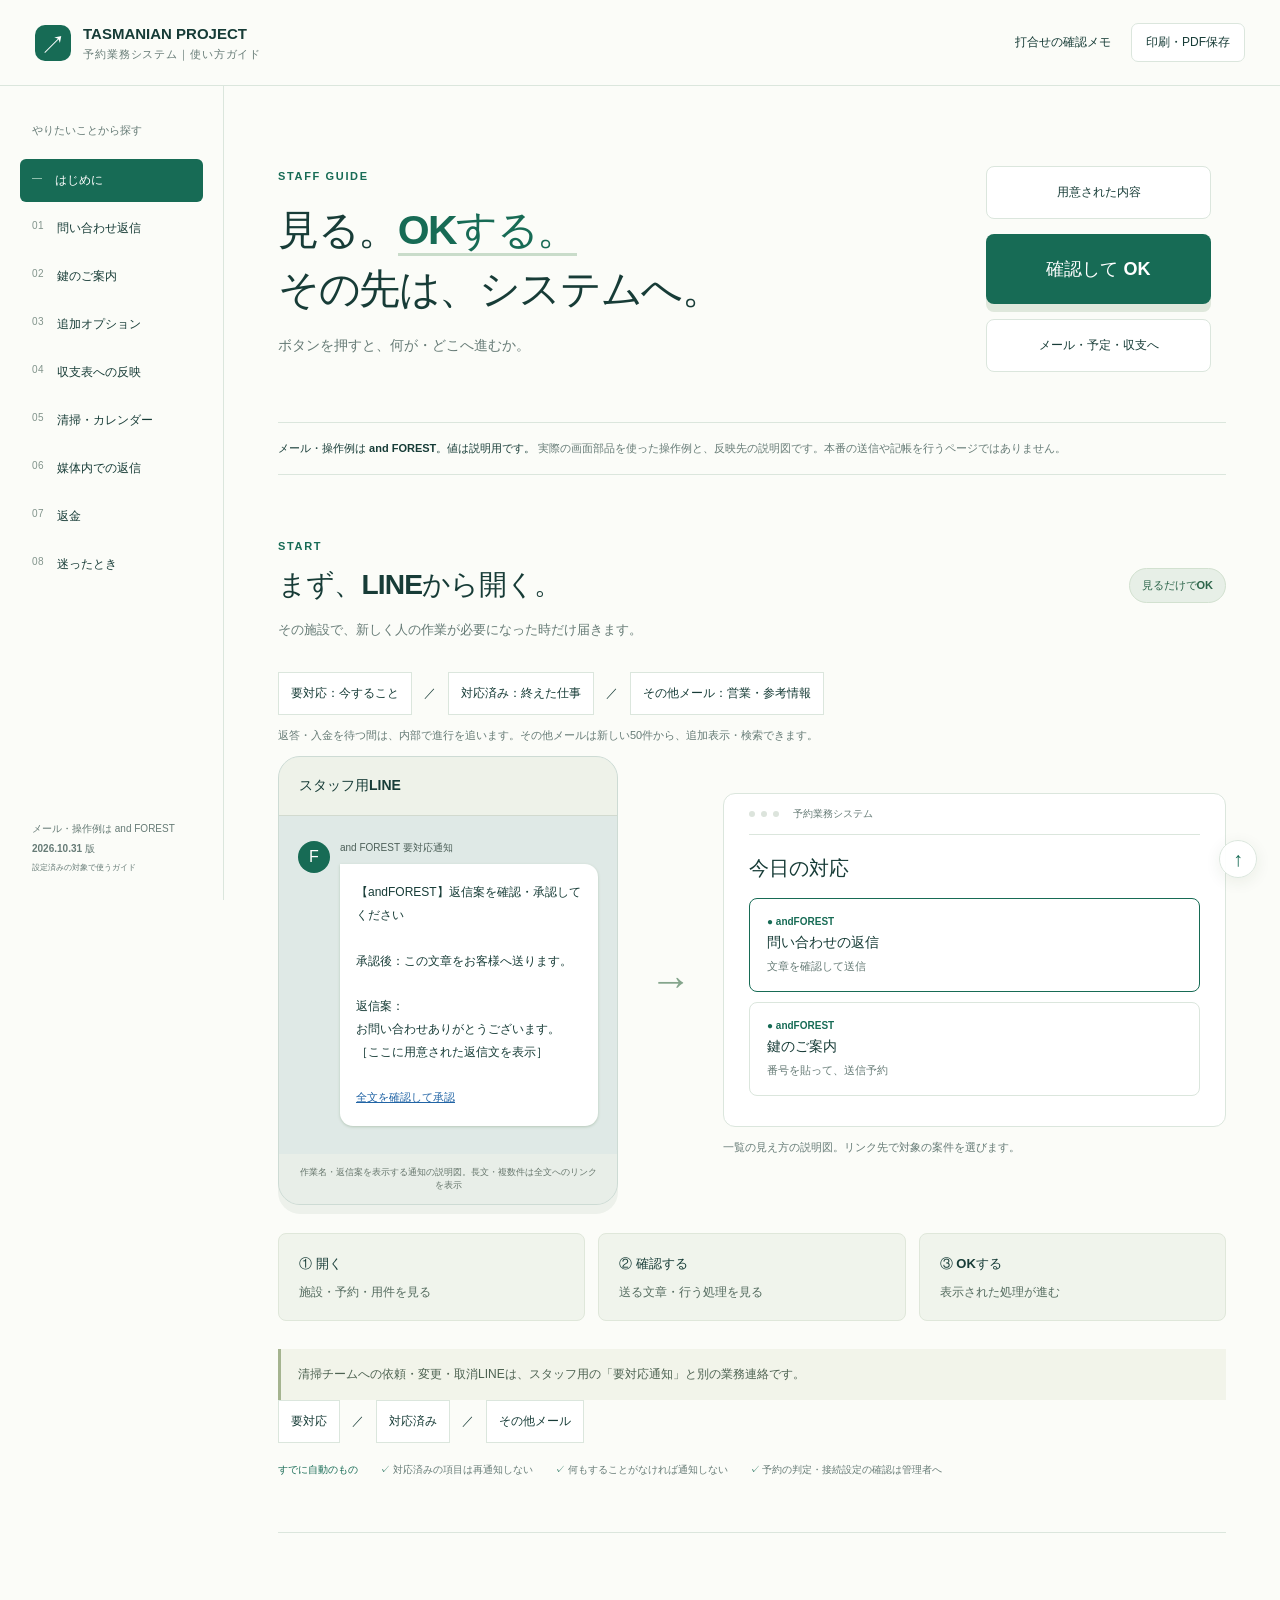
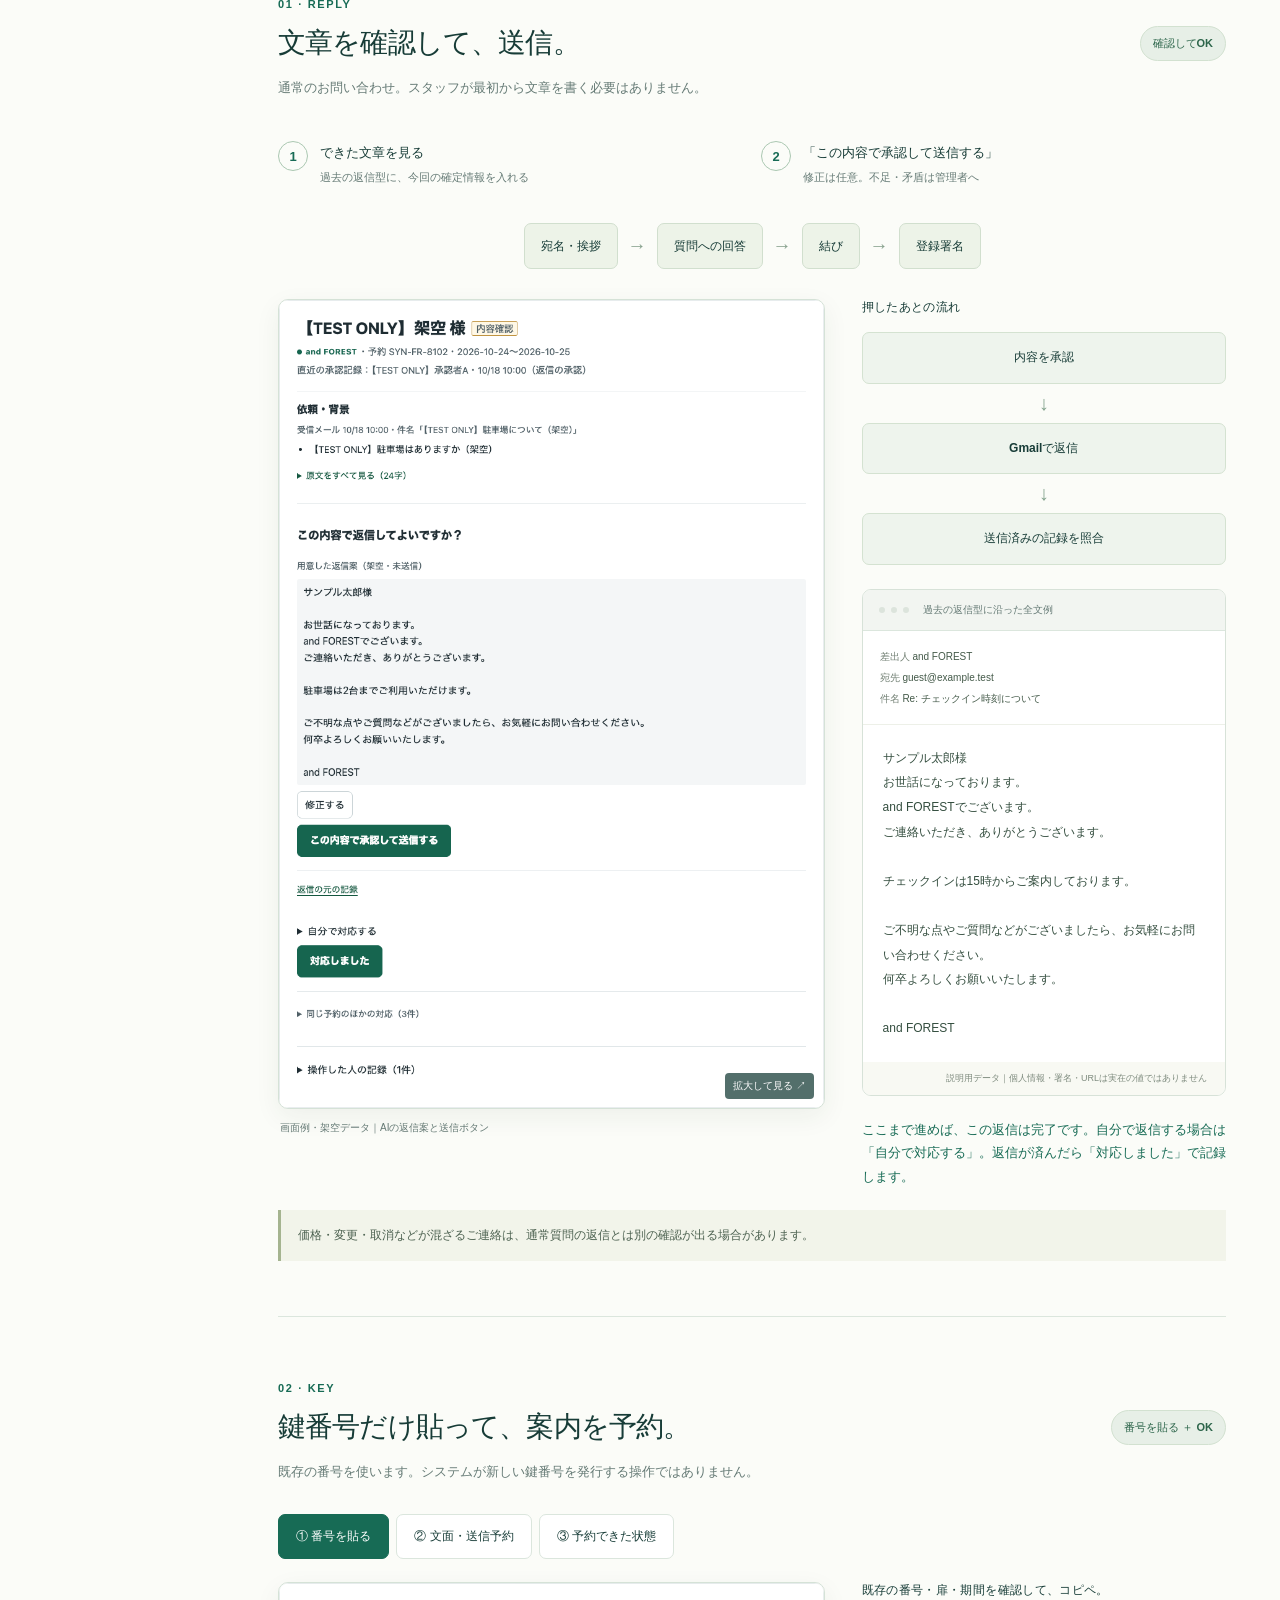
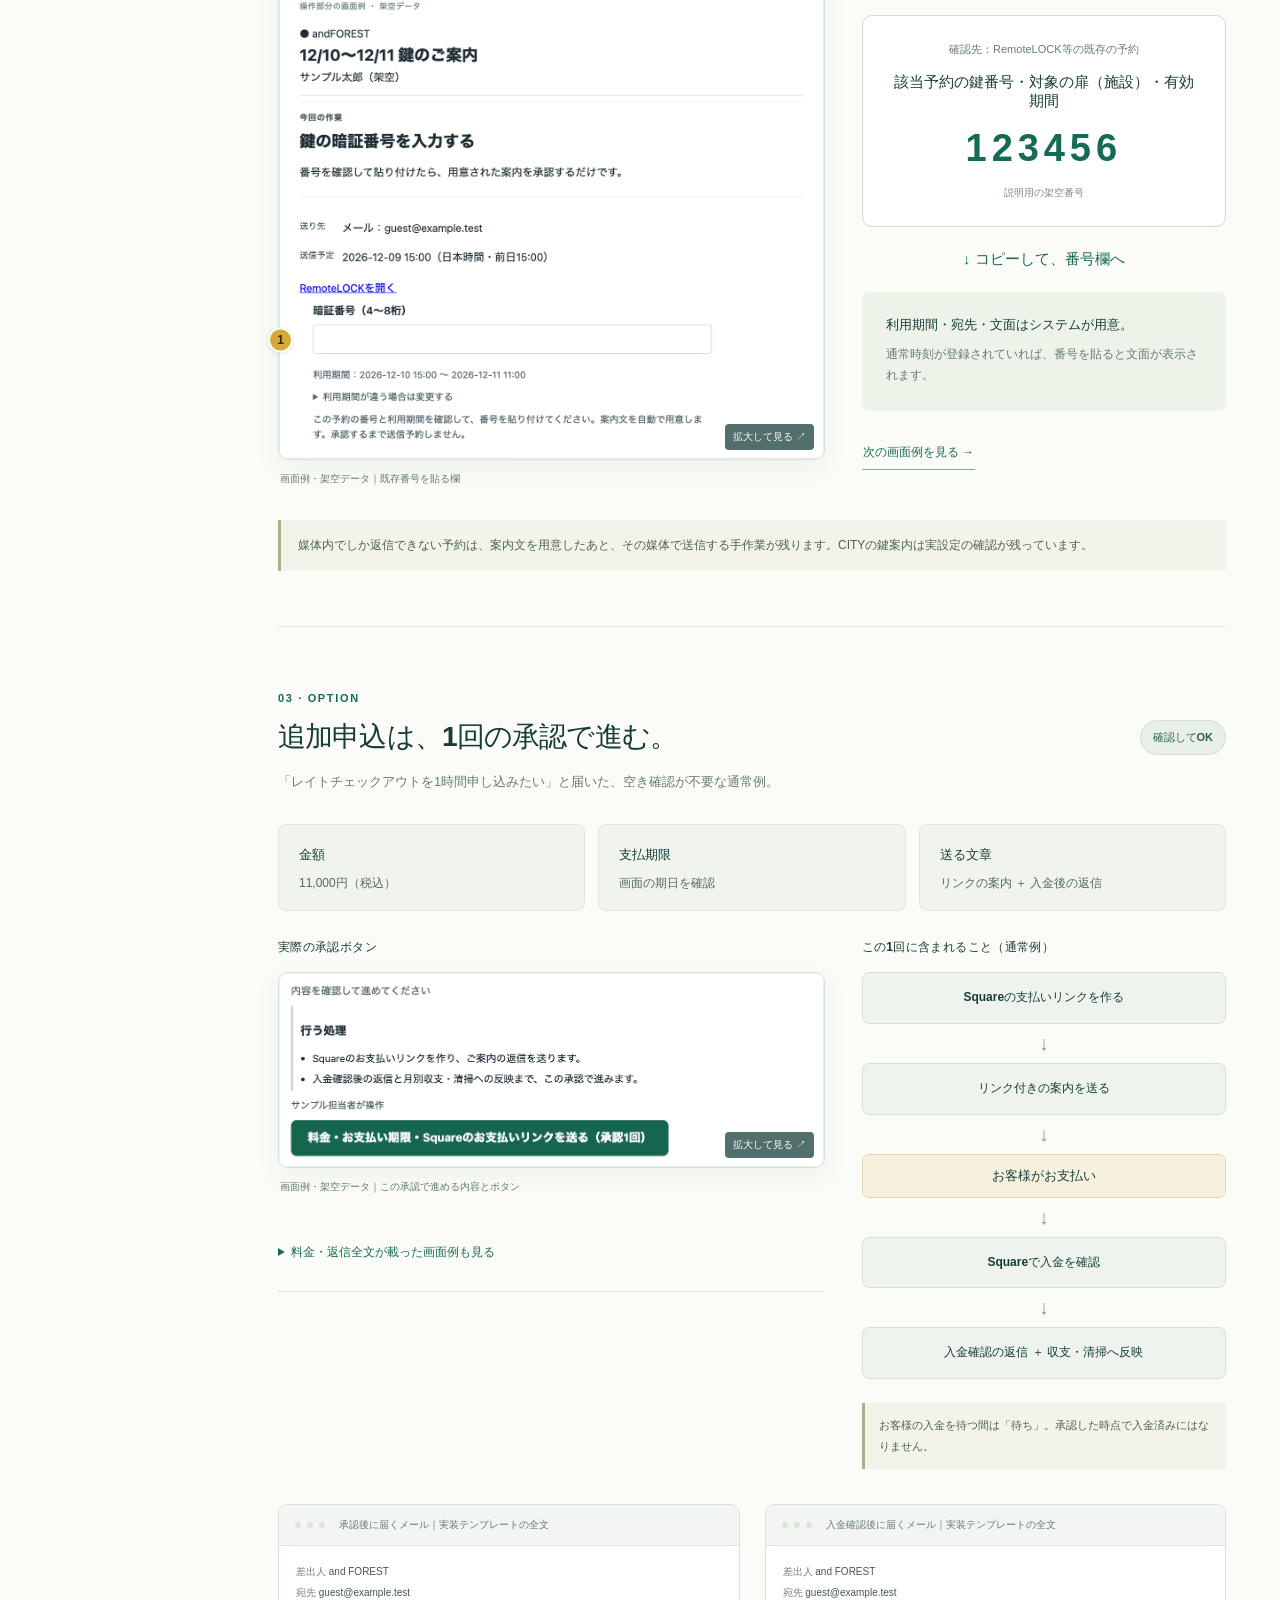
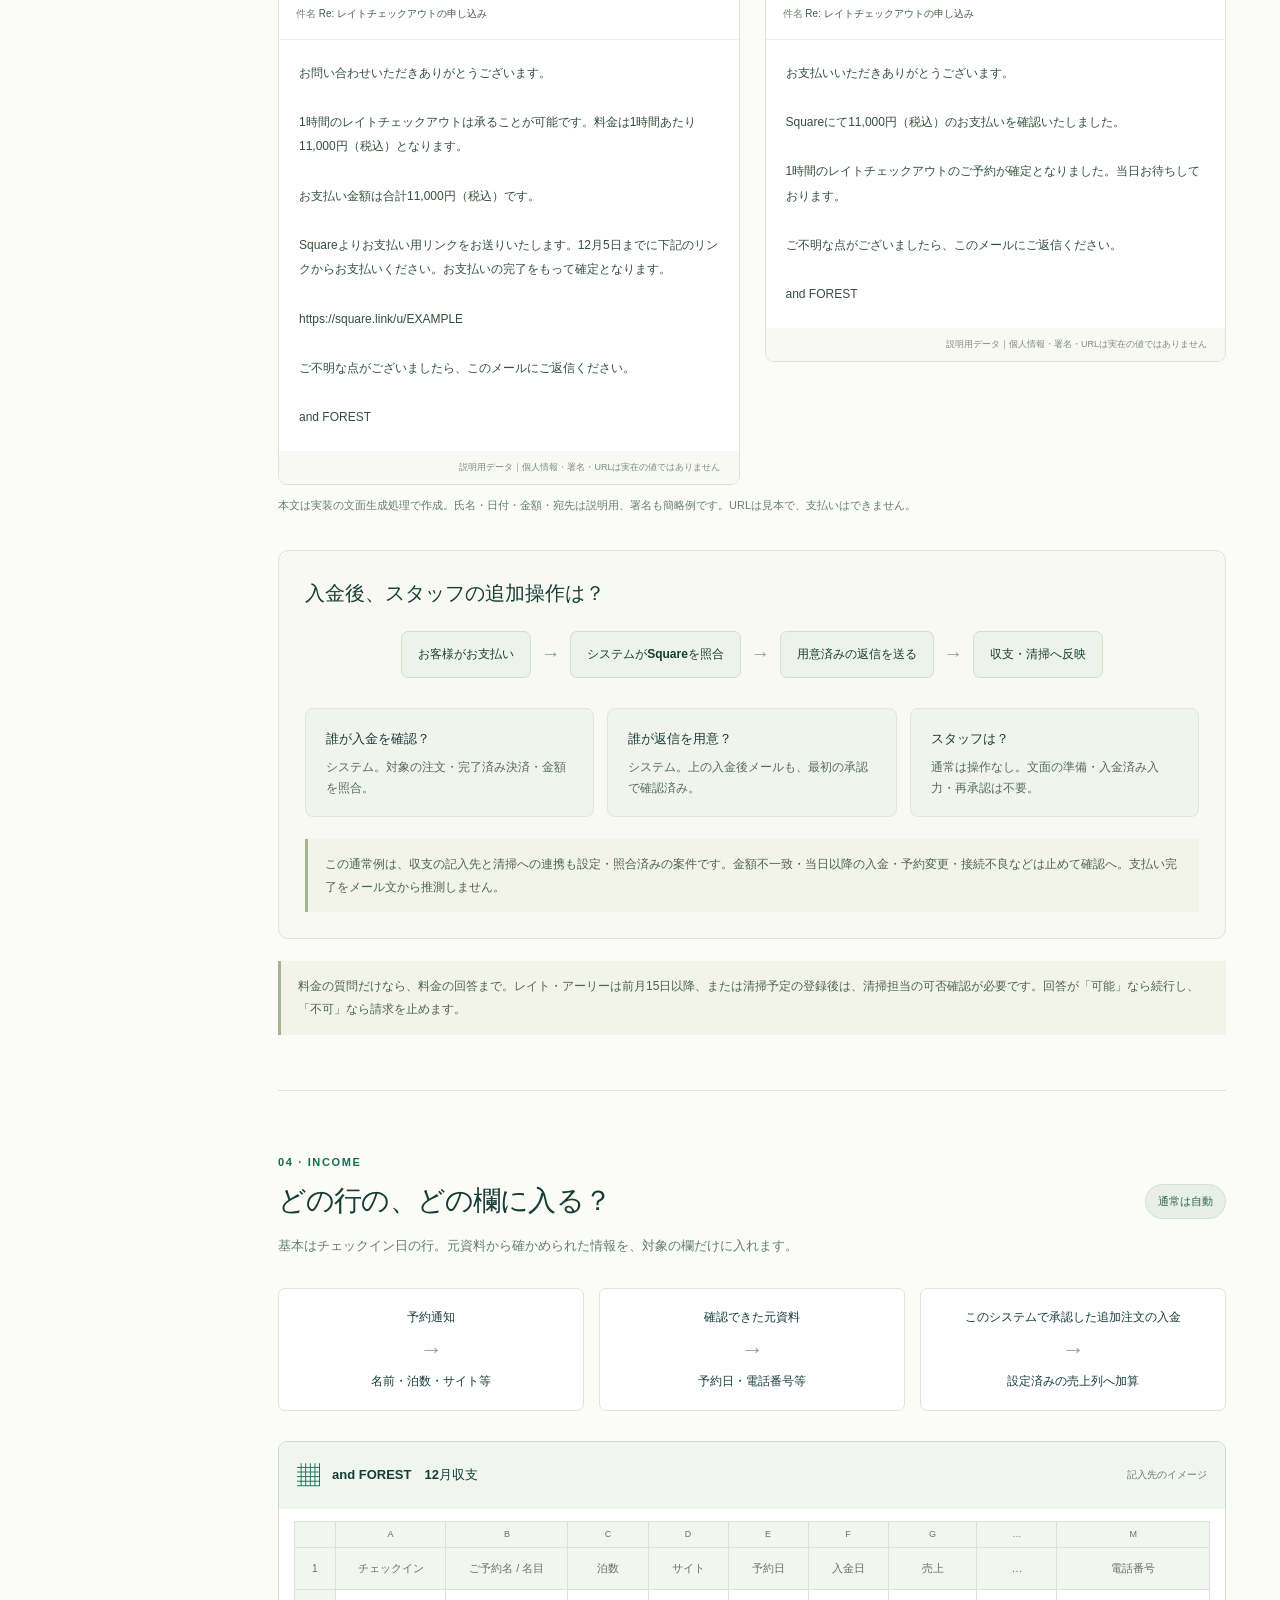
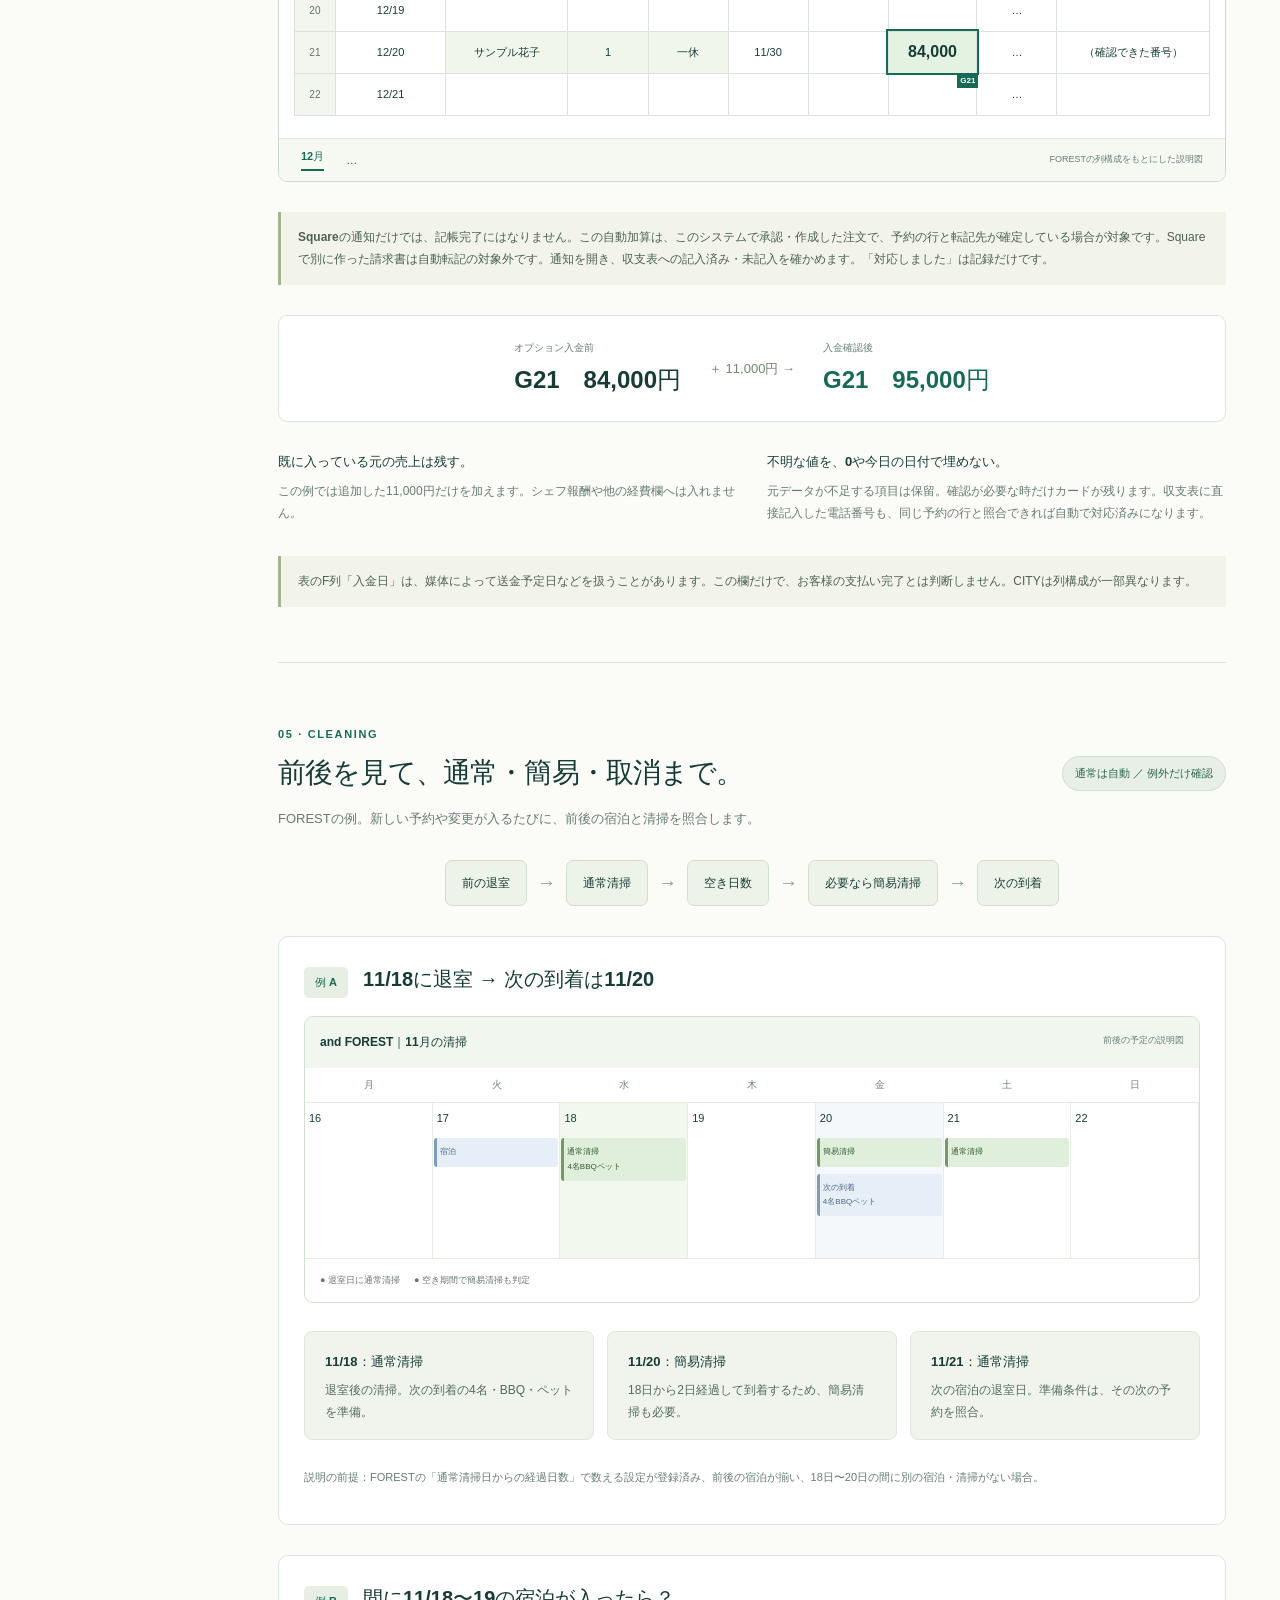
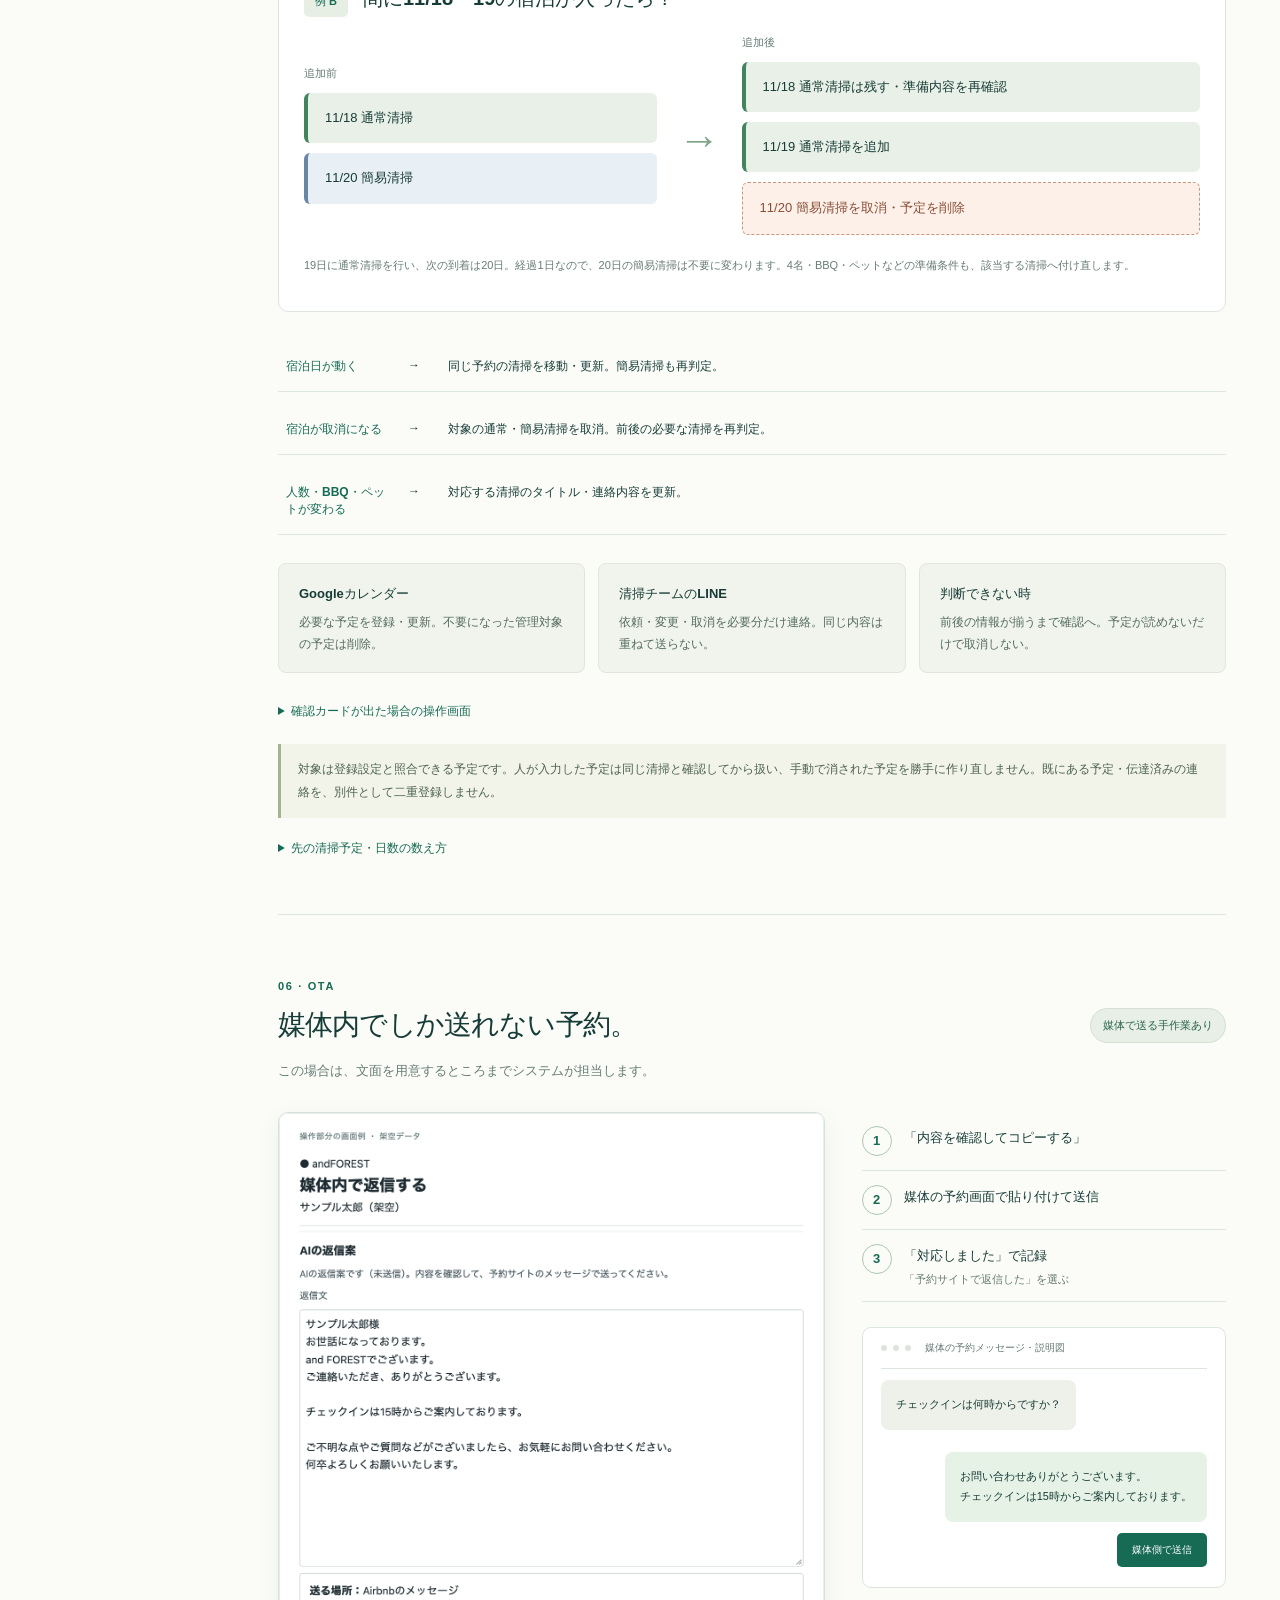
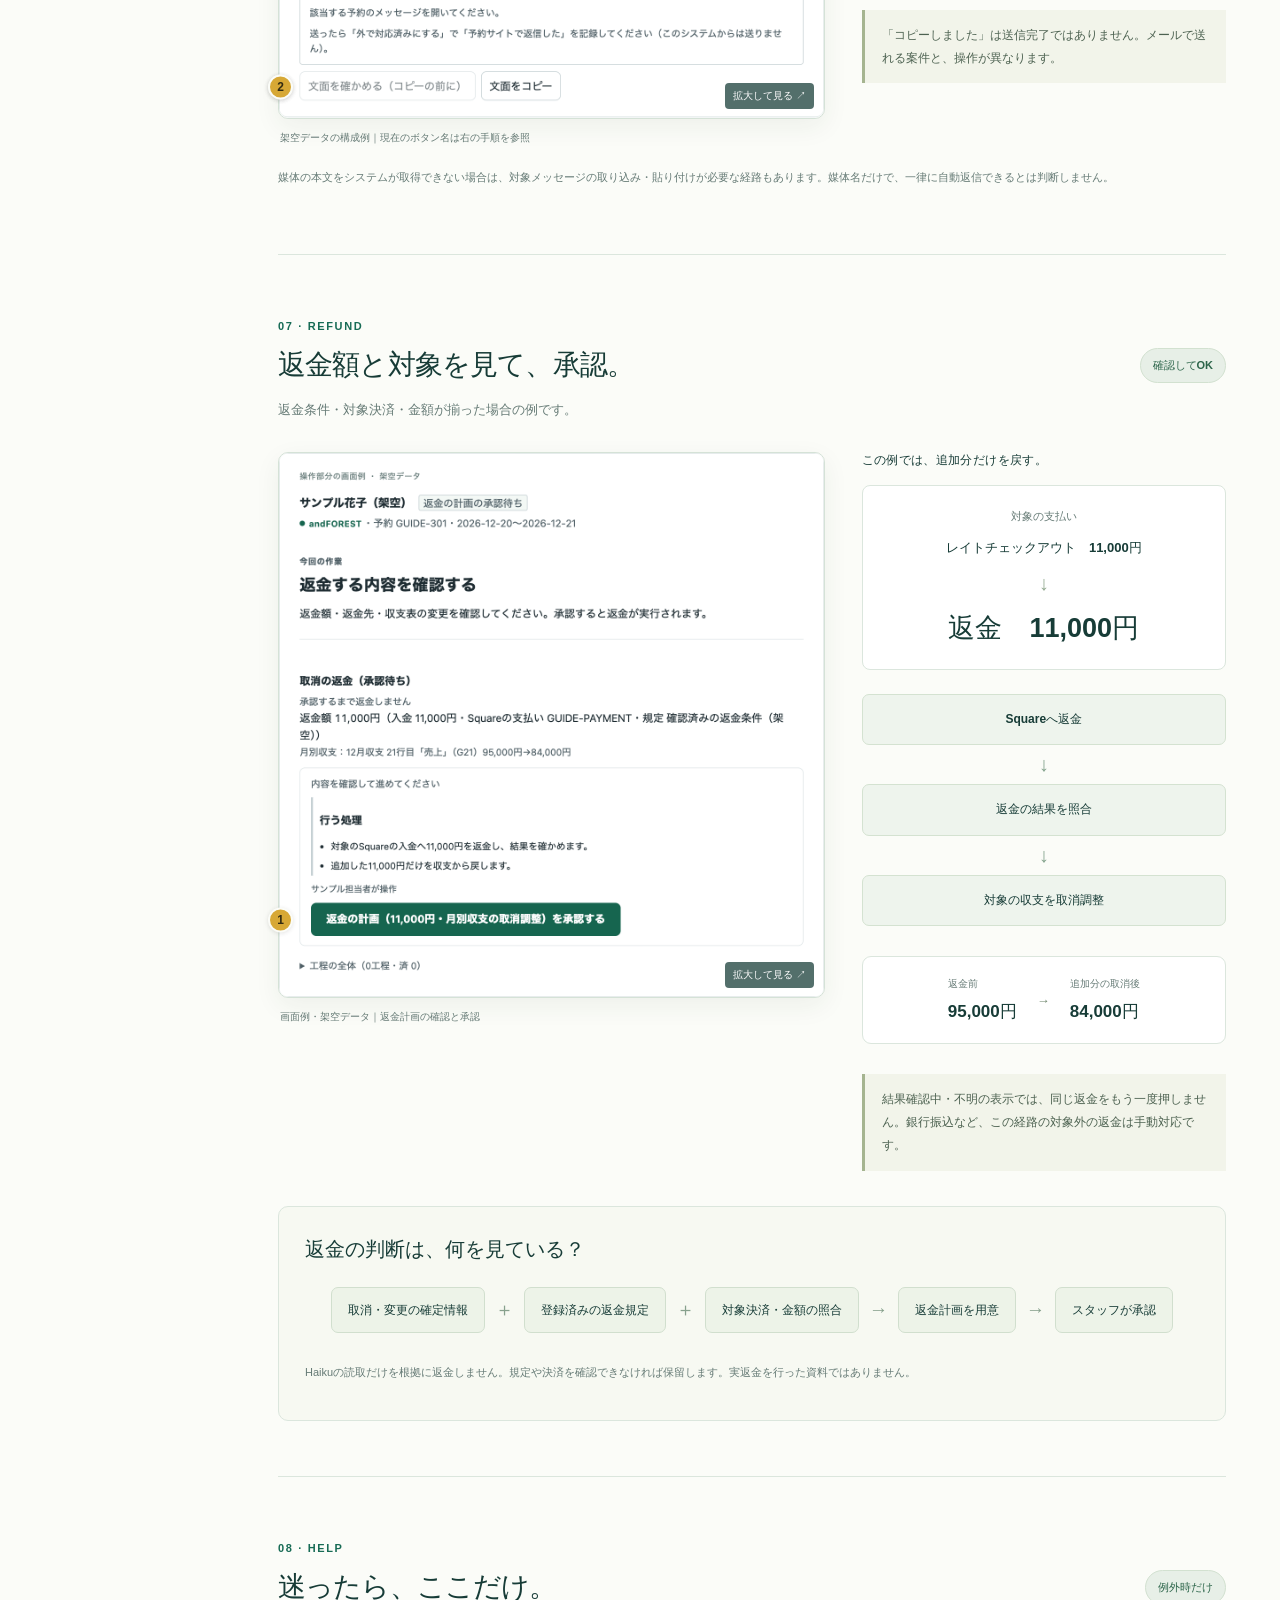
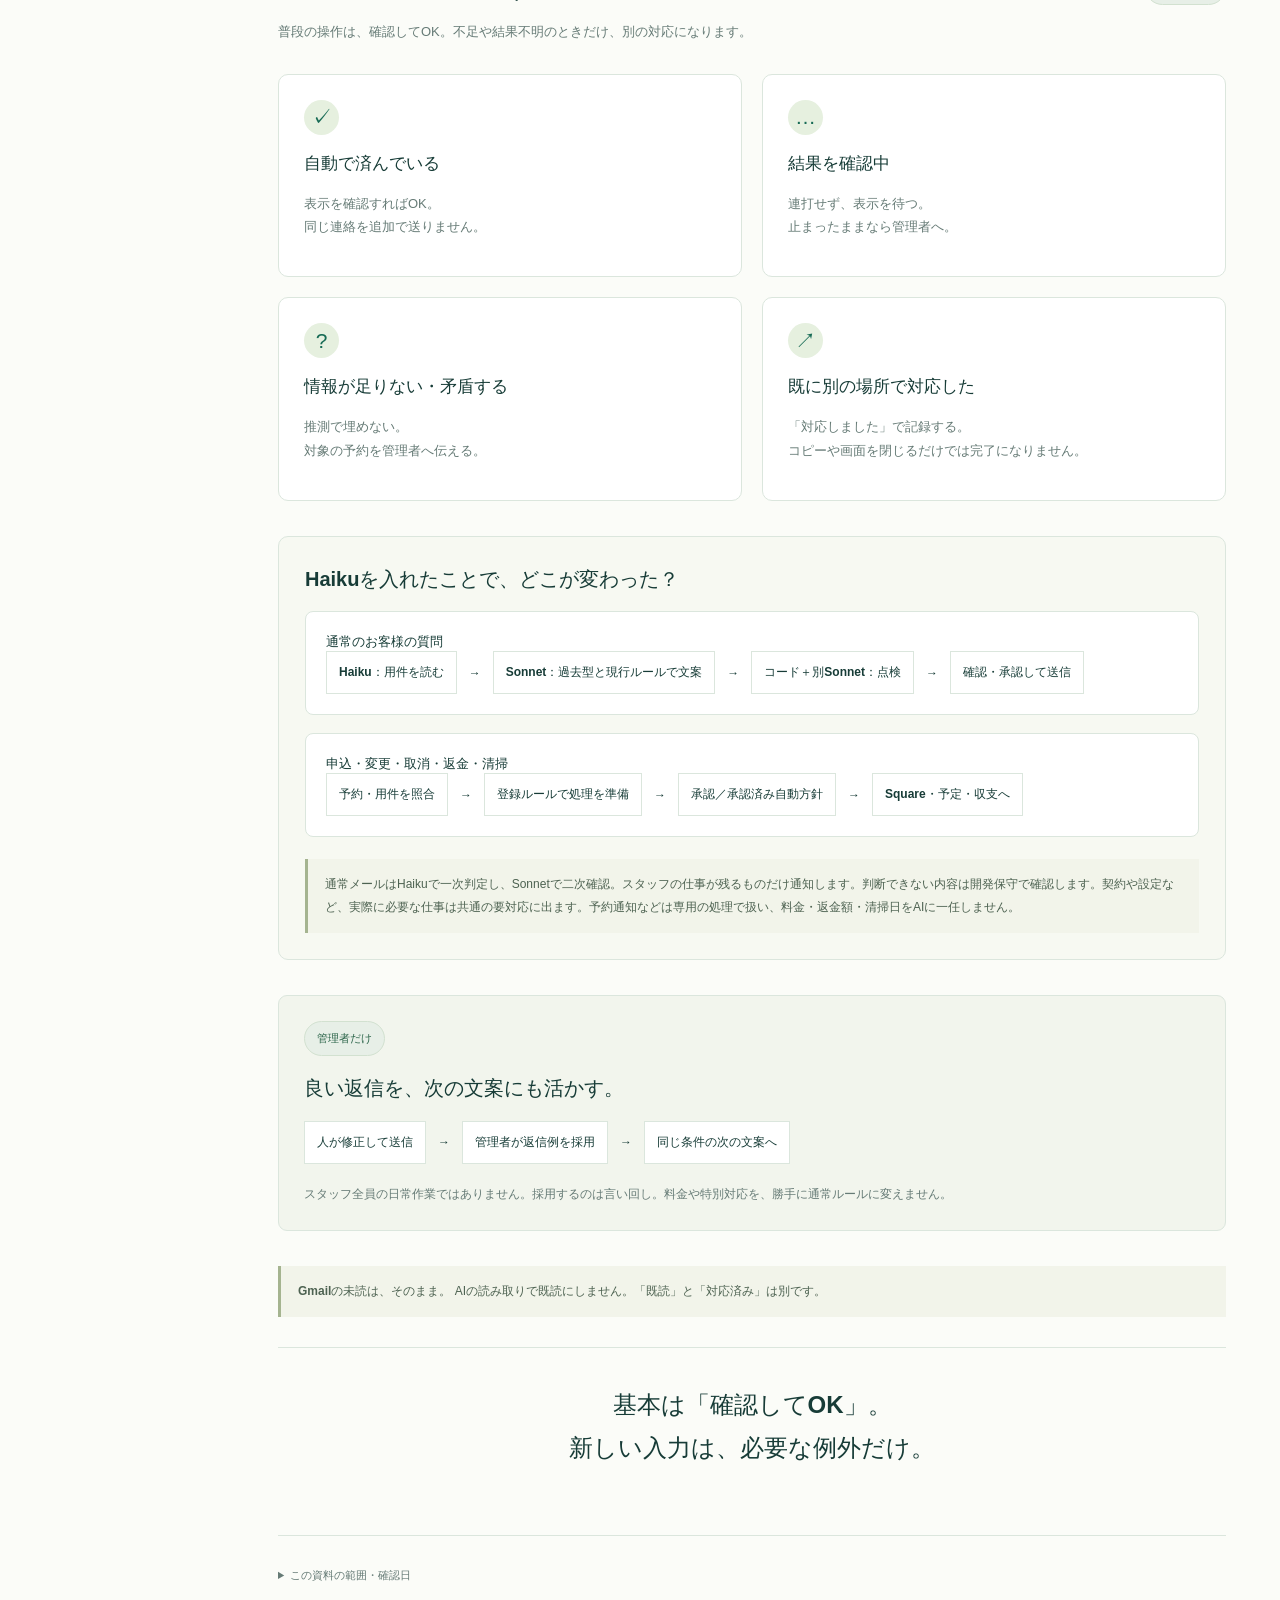
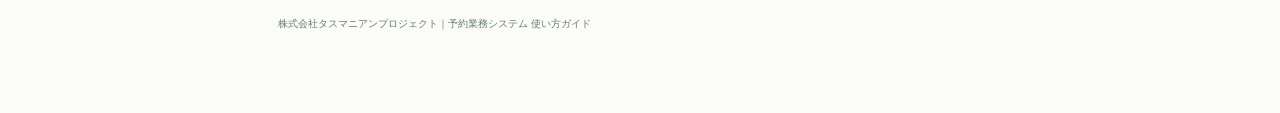
==== commit 962025ff: "Clarify bookkeeping coverage for system orders versus standalone Square invoices" ====
--- a/index.html
+++ b/index.html
@@ -1 +1 @@
-<!doctype html><html lang="ja"><head><meta charset="utf-8"><meta name="viewport" content="width=device-width,initial-scale=1"><meta name="color-scheme" content="light"><title>画像でわかる使い方｜株式会社タスマニアンプロジェクト</title><link rel="stylesheet" href="guide.css"><script defer src="guide.js"></script><meta name="robots" content="noindex,nofollow,noarchive"></head><body><header class="top"><a href="#start" class="brand"><span class="brand-icon">↗</span><span>TASMANIAN PROJECT<small>予約業務システム｜使い方ガイド</small></span></a><div class="top-actions"><a href="meeting.html">打合せの確認メモ</a><button id="print">印刷・PDF保存</button></div></header><aside class="sidebar"><p class="nav-label">やりたいことから探す</p><nav><a href="#start"><span>—</span>はじめに</a><a href="#reply"><span>01</span>問い合わせ返信</a><a href="#key"><span>02</span>鍵のご案内</a><a href="#option"><span>03</span>追加オプション</a><a href="#income"><span>04</span>収支表への反映</a><a href="#cleaning"><span>05</span>清掃・カレンダー</a><a href="#media"><span>06</span>媒体内での返信</a><a href="#refund"><span>07</span>返金</a><a href="#help"><span>08</span>迷ったとき</a></nav><div class="sidebar-foot">メール・操作例は and FOREST<br><b>2026.10.31 版</b><small>設定済みの対象で使うガイド</small></div></aside><main><div class="hero"><div><span class="eyebrow">STAFF GUIDE</span><h1>見る。<em>OKする。</em><br>その先は、システムへ。</h1><p>ボタンを押すと、何が・どこへ進むか。</p></div><div class="hero-route"><span>用意された内容</span><b>確認して OK</b><span>メール・予定・収支へ</span></div></div><div class="sample-notice"><b>メール・操作例は and FOREST。値は説明用です。</b> 実際の画面部品を使った操作例と、反映先の説明図です。本番の送信や記帳を行うページではありません。</div><section id="start" class="chapter"><div class="chapter-head"><div><div class="eyebrow">START</div><h2>まず、LINEから開く。</h2><p>その施設で、新しく人の作業が必要になった時だけ届きます。</p></div><span class="mode">見るだけでOK</span></div><div class="mini-chain"><b>要対応：今すること</b><span>／</span><b>対応済み：終えた仕事</b><span>／</span><b>その他メール：営業・参考情報</b></div><p class="micro">返答・入金を待つ間は、内部で進行を追います。その他メールは新しい50件から、追加表示・検索できます。</p><div class="start-flow"><div class="phone"><div class="phonebar">スタッフ用LINE</div><div class="chat"><div class="chatavatar">F</div><div><div class="chatname">and FOREST 要対応通知</div><div class="bubble">【andFOREST】返信案を確認・承認してください<br><br>承認後：この文章をお客様へ送ります。<br><br>返信案：<br>お問い合わせありがとうございます。<br>［ここに用意された返信文を表示］<br><br><u>全文を確認して承認</u></div></div></div><div class="phonefoot">作業名・返信案を表示する通知の説明図。長文・複数件は全文へのリンクを表示</div></div><div class="handoff-arrow" aria-hidden="true">→</div><div class="start-right"><div class="system-window"><div class="window"><i></i><i></i><i></i><span>予約業務システム</span></div><h3>今日の対応</h3><div class="task"><span>● andFOREST</span><b>問い合わせの返信</b><small>文章を確認して送信</small></div><div class="task ghost"><span>● andFOREST</span><b>鍵のご案内</b><small>番号を貼って、送信予約</small></div></div><p class="micro">一覧の見え方の説明図。リンク先で対象の案件を選びます。</p></div></div><div class="three"><div><b>① 開く</b><p>施設・予約・用件を見る</p></div><div><b>② 確認する</b><p>送る文章・行う処理を見る</p></div><div><b>③ OKする</b><p>表示された処理が進む</p></div></div><div class="note">清掃チームへの依頼・変更・取消LINEは、スタッフ用の「要対応通知」と別の業務連絡です。</div><div class="mini-chain"><b>要対応</b><span>／</span><b>対応済み</b><span>／</span><b>その他メール</b></div><div class="auto-strip"><b>すでに自動のもの</b><span>対応済みの項目は再通知しない</span><span>何もすることがなければ通知しない</span><span>予約の判定・接続設定の確認は管理者へ</span></div></section><section id="reply" class="chapter"><div class="chapter-head"><div><div class="eyebrow">01 · REPLY</div><h2>文章を確認して、送信。</h2><p>通常のお問い合わせ。スタッフが最初から文章を書く必要はありません。</p></div><span class="mode">確認してOK</span></div><div class="steps"><div class="step"><b>1</b><span><strong>できた文章を見る</strong><small>過去の返信型に、今回の確定情報を入れる</small></span></div><div class="step"><b>2</b><span><strong>「この内容で承認して送信する」</strong><small>修正は任意。不足・矛盾は管理者へ</small></span></div></div><div class="reply-shape"><b>宛名・挨拶</b><span>→</span><b>質問への回答</b><span>→</span><b>結び</b><span>→</span><b>登録署名</b></div><div class="story-grid"><div><figure class="screen"><button class="zoom" data-image="images/question.png" aria-label="AIの返信案と送信ボタンを拡大"><img src="images/question.png" width="880" height="1306" alt="AIの返信案と送信ボタン" loading="lazy"><span class="enlarge">拡大して見る ↗</span></button><figcaption>画面例・架空データ｜AIの返信案と送信ボタン</figcaption></figure></div><div class="result"><div class="result-title">押したあとの流れ</div><div class="chain"><b>内容を承認</b><span>↓</span><b>Gmailで返信</b><span>↓</span><b>送信済みの記録を照合</b></div><div class="mail output"><div class="window"><i></i><i></i><i></i><span>過去の返信型に沿った全文例</span></div><div class="mailmeta">差出人 <b>and FOREST</b><br>宛先 <b>guest@example.test</b><br>件名 <b>Re: チェックイン時刻について</b></div><div class="mailbody">サンプル太郎様<br>お世話になっております。<br>and FORESTでございます。<br>ご連絡いただき、ありがとうございます。<br><br>チェックインは15時からご案内しております。<br><br>ご不明な点やご質問などがございましたら、お気軽にお問い合わせください。<br>何卒よろしくお願いいたします。<br><br>and FOREST</div><div class="sample-stamp">説明用データ｜個人情報・署名・URLは実在の値ではありません</div></div><p class="result-end">ここまで進めば、この返信は完了です。自分で返信する場合は「自分で対応する」。返信が済んだら「対応しました」で記録します。</p></div></div><div class="note">価格・変更・取消などが混ざるご連絡は、通常質問の返信とは別の確認が出る場合があります。</div></section><section id="key" class="chapter"><div class="chapter-head"><div><div class="eyebrow">02 · KEY</div><h2>鍵番号だけ貼って、<wbr>案内を予約。</h2><p>既存の番号を使います。システムが新しい鍵番号を発行する操作ではありません。</p></div><span class="mode">番号を貼る ＋ OK</span></div><div class="switcher" role="tablist" aria-label="鍵案内の説明画面"><button role="tab" aria-selected="true" data-show="key-entry-panel">① 番号を貼る</button><button role="tab" aria-selected="false" data-show="key-preview-panel">② 文面・送信予約</button><button role="tab" aria-selected="false" data-show="key-scheduled-panel">③ 予約できた状態</button></div><div class="switch-panel" id="key-entry-panel"><div class="story-grid"><div><figure class="screen"><button class="zoom" data-image="images/key-entry.png" aria-label="既存番号を貼る欄を拡大"><img src="images/key-entry.png" width="820" height="718" alt="既存番号を貼る欄" loading="lazy"><span class="pin" style="top:74.87%">1</span><span class="enlarge">拡大して見る ↗</span></button><figcaption>画面例・架空データ｜既存番号を貼る欄</figcaption></figure></div><div class="result"><div class="result-title">既存の番号・扉・期間を確認して、コピペ。</div><div class="existing-key"><small>確認先：RemoteLOCK等の既存の予約</small><b>該当予約の鍵番号・対象の扉（施設）・有効期間</b><strong>123456</strong><em>説明用の架空番号</em></div><div class="big-arrow">↓ コピーして、番号欄へ</div><div class="benefit"><b>利用期間・宛先・文面はシステムが用意。</b><p>通常時刻が登録されていれば、番号を貼ると文面が表示されます。</p></div><button class="next-explain" data-next-panel="key-preview-panel">次の画面例を見る →</button></div></div></div><div class="switch-panel" id="key-preview-panel" hidden><div class="story-grid"><div><figure class="screen"><button class="zoom" data-image="images/key-preview.png" aria-label="送る内容の確認と送信予約を拡大"><img src="images/key-preview.png" width="820" height="998" alt="送る内容の確認と送信予約" loading="lazy"><span class="pin" style="top:65.03%">2</span><span class="pin" style="top:85.21%">3</span><span class="enlarge">拡大して見る ↗</span></button><figcaption>画面例・架空データ｜送る内容の確認と送信予約</figcaption></figure></div><div class="result"><div class="result-title">送信前は、ここを確認。</div><div class="three-checks"><b>宛先</b><b>対象施設</b><b>鍵番号</b><b>使える期間</b></div><p class="micro">表示される利用期間と、実際の鍵の有効期間を確かめます。</p><div class="action-crop"><figure class="screen"><button class="zoom" data-image="images/key-action.png" aria-label="実際の送信予約ボタンを拡大"><img src="images/key-action.png" width="170" height="44" alt="実際の送信予約ボタン" loading="lazy"><span class="enlarge">拡大して見る ↗</span></button><figcaption>画面例・架空データ｜実際の送信予約ボタン</figcaption></figure></div><div class="chain"><b>この内容で送信予約</b><span>↓</span><b>システム内で送信待ち</b><span>↓</span><b>表示の時刻にGmailから自動送信</b></div><div class="timecard"><small>この例の送信予定</small><strong>12/9　15:00</strong><span>12/10到着の前日</span></div><button class="next-explain" data-next-panel="key-scheduled-panel">予約できた画面例を見る →</button></div></div></div><div class="switch-panel" id="key-scheduled-panel" hidden><div class="story-grid"><div><figure class="screen"><button class="zoom" data-image="images/key-scheduled.png" aria-label="送信予約済みの画面を拡大"><img src="images/key-scheduled.png" width="820" height="584" alt="送信予約済みの画面" loading="lazy"><span class="enlarge">拡大して見る ↗</span></button><figcaption>画面例・架空データ｜送信予約済みの画面</figcaption></figure></div><div class="result"><div class="complete-mark">✓</div><h3>送信時刻に、もう一度押さなくてOK。</h3><p>「送信予約済み」の表示を確認します。</p><p class="note">ここで予約するのはシステム内の送信です。Gmailの「送信予定」フォルダに並ぶ予約とは別です。</p></div></div></div><div class="note">媒体内でしか返信できない予約は、案内文を用意したあと、その媒体で送信する手作業が残ります。CITYの鍵案内は実設定の確認が残っています。</div></section><section id="option" class="chapter"><div class="chapter-head"><div><div class="eyebrow">03 · OPTION</div><h2>追加申込は、1回の承認で進む。</h2><p>「レイトチェックアウトを1時間申し込みたい」と届いた、空き確認が不要な通常例。</p></div><span class="mode">確認してOK</span></div><div class="three"><div><b>金額</b><p>11,000円（税込）</p></div><div><b>支払期限</b><p>画面の期日を確認</p></div><div><b>送る文章</b><p>リンクの案内 ＋ 入金後の返信</p></div></div><div class="story-grid"><div><div class="result-title">実際の承認ボタン</div><figure class="screen"><button class="zoom" data-image="images/option-action.png" aria-label="この承認で進める内容とボタンを拡大"><img src="images/option-action.png" width="758" height="270" alt="この承認で進める内容とボタン" loading="lazy"><span class="enlarge">拡大して見る ↗</span></button><figcaption>画面例・架空データ｜この承認で進める内容とボタン</figcaption></figure><details class="full-screen"><summary>料金・返信全文が載った画面例も見る</summary><figure class="screen"><button class="zoom" data-image="images/option.png" aria-label="料金案内と入金後の返信を拡大"><img src="images/option.png" width="820" height="1748" alt="料金案内と入金後の返信" loading="lazy"><span class="pin" style="top:53.70%">1</span><span class="pin" style="top:93.32%">2</span><span class="enlarge">拡大して見る ↗</span></button><figcaption>画面例・架空データ｜料金案内と入金後の返信</figcaption></figure></details></div><div class="result"><div class="result-title">この1回に含まれること（通常例）</div><div class="chain wide"><b>Squareの支払いリンクを作る</b><span>↓</span><b>リンク付きの案内を送る</b><span>↓</span><div class="customer-step">お客様がお支払い</div><span>↓</span><b>Squareで入金を確認</b><span>↓</span><b>入金確認の返信 ＋ 収支・清掃へ反映</b></div><div class="note compact">お客様の入金を待つ間は「待ち」。承認した時点で入金済みにはなりません。</div></div></div><div class="outcomes"><div><div class="mail output"><div class="window"><i></i><i></i><i></i><span>承認後に届くメール｜実装テンプレートの全文</span></div><div class="mailmeta">差出人 <b>and FOREST</b><br>宛先 <b>guest@example.test</b><br>件名 <b>Re: レイトチェックアウトの申し込み</b></div><div class="mailbody">お問い合わせいただきありがとうございます。<br><br>1時間のレイトチェックアウトは承ることが可能です。料金は1時間あたり11,000円（税込）となります。<br><br>お支払い金額は合計11,000円（税込）です。<br><br>Squareよりお支払い用リンクをお送りいたします。12月5日までに下記のリンクからお支払いください。お支払いの完了をもって確定となります。<br><br>https://square.link/u/EXAMPLE<br><br>ご不明な点がございましたら、このメールにご返信ください。<br><br>and FOREST</div><div class="sample-stamp">説明用データ｜個人情報・署名・URLは実在の値ではありません</div></div></div><div><div class="mail output"><div class="window"><i></i><i></i><i></i><span>入金確認後に届くメール｜実装テンプレートの全文</span></div><div class="mailmeta">差出人 <b>and FOREST</b><br>宛先 <b>guest@example.test</b><br>件名 <b>Re: レイトチェックアウトの申し込み</b></div><div class="mailbody">お支払いいただきありがとうございます。<br><br>Squareにて11,000円（税込）のお支払いを確認いたしました。<br><br>1時間のレイトチェックアウトのご予約が確定となりました。当日お待ちしております。<br><br>ご不明な点がございましたら、このメールにご返信ください。<br><br>and FOREST</div><div class="sample-stamp">説明用データ｜個人情報・署名・URLは実在の値ではありません</div></div></div></div><p class="micro">本文は実装の文面生成処理で作成。氏名・日付・金額・宛先は説明用、署名も簡略例です。URLは見本で、支払いはできません。</p><div class="automation-after"><h3>入金後、スタッフの追加操作は？</h3><div class="reply-shape"><b>お客様がお支払い</b><span>→</span><b>システムがSquareを照合</b><span>→</span><b>用意済みの返信を送る</b><span>→</span><b>収支・清掃へ反映</b></div><div class="three"><div><b>誰が入金を確認？</b><p>システム。対象の注文・完了済み決済・金額を照合。</p></div><div><b>誰が返信を用意？</b><p>システム。上の入金後メールも、最初の承認で確認済み。</p></div><div><b>スタッフは？</b><p>通常は操作なし。文面の準備・入金済み入力・再承認は不要。</p></div></div><div class="note">この通常例は、収支の記入先と清掃への連携も設定・照合済みの案件です。金額不一致・当日以降の入金・予約変更・接続不良などは止めて確認へ。支払い完了をメール文から推測しません。</div></div><div class="note">料金の質問だけなら、料金の回答まで。レイト・アーリーは前月15日以降、または清掃予定の登録後は、清掃担当の可否確認が必要です。回答が「可能」なら続行し、「不可」なら請求を止めます。</div></section><section id="income" class="chapter"><div class="chapter-head"><div><div class="eyebrow">04 · INCOME</div><h2>どの行の、どの欄に入る？</h2><p>基本はチェックイン日の行。元資料から確かめられた情報を、対象の欄だけに入れます。</p></div><span class="mode">通常は自動</span></div><div class="field-map"><div>予約通知 <span>→</span> <b>名前・泊数・サイト等</b></div><div>確認できた元資料 <span>→</span> <b>予約日・電話番号等</b></div><div>追加オプションの入金 <span>→</span> <b>売上の追加分</b></div></div><div class="sheet output"><div class="sheetbar"><span class="sheeticon">▦</span><b>and FOREST　12月収支</b><span>記入先のイメージ</span></div><div class="sheet-scroll"><table><thead><tr><th></th><th>A</th><th>B</th><th>C</th><th>D</th><th>E</th><th>F</th><th>G</th><th>…</th><th>M</th></tr><tr><th>1</th><th>チェックイン</th><th>ご予約名 / 名目</th><th>泊数</th><th>サイト</th><th>予約日</th><th>入金日</th><th>売上</th><th>…</th><th>電話番号</th></tr></thead><tbody><tr><th>20</th><td>12/19</td><td></td><td></td><td></td><td></td><td></td><td></td><td>…</td><td></td></tr><tr><th>21</th><td>12/20</td><td class="tint">サンプル花子</td><td class="tint">1</td><td class="tint">一休</td><td>11/30</td><td></td><td class="selected" data-cell="G21">84,000<span>G21</span></td><td>…</td><td>（確認できた番号）</td></tr><tr><th>22</th><td>12/21</td><td></td><td></td><td></td><td></td><td></td><td></td><td>…</td><td></td></tr></tbody></table></div><div class="sheet-tabs"><b>12月</b><span>…</span><em>FORESTの列構成をもとにした説明図</em></div></div><div class="ledger-change"><div><small>オプション入金前</small><strong>G21　84,000円</strong></div><span>＋ 11,000円 →</span><div class="paid"><small>入金確認後</small><strong>G21　95,000円</strong></div></div><div class="two-notes"><div><b>既に入っている元の売上は残す。</b><p>この例では追加した11,000円だけを加えます。シェフ報酬や他の経費欄へは入れません。</p></div><div><b>不明な値を、0や今日の日付で埋めない。</b><p>元データが不足する項目は保留。確認が必要な時だけカードが残ります。収支表に直接記入した電話番号も、同じ予約の行と照合できれば自動で対応済みになります。</p></div></div><div class="note">表のF列「入金日」は、媒体によって送金予定日などを扱うことがあります。この欄だけで、お客様の支払い完了とは判断しません。CITYは列構成が一部異なります。</div></section><section id="cleaning" class="chapter"><div class="chapter-head"><div><div class="eyebrow">05 · CLEANING</div><h2>前後を見て、通常・簡易・取消まで。</h2><p>FORESTの例。新しい予約や変更が入るたびに、前後の宿泊と清掃を照合します。</p></div><span class="mode">通常は自動 ／ 例外だけ確認</span></div><div class="reply-shape"><b>前の退室</b><span>→</span><b>通常清掃</b><span>→</span><b>空き日数</b><span>→</span><b>必要なら簡易清掃</b><span>→</span><b>次の到着</b></div><div class="clean-case"><div class="case-heading"><b>例 A</b><h3>11/18に退室 → 次の到着は11/20</h3></div><div class="calendar output"><div class="calendarbar"><b>and FOREST｜11月の清掃</b><span>前後の予定の説明図</span></div><div class="weekhead"><span>月</span><span>火</span><span>水</span><span>木</span><span>金</span><span>土</span><span>日</span></div><div class="week"><div>16</div><div>17<em class="stay-event">宿泊</em></div><div class="clean-day">18<em class="clean-event">通常清掃<br>4名BBQペット</em></div><div>19</div><div class="arrival-day">20<em class="clean-event">簡易清掃</em><em class="stay-event">次の到着<br>4名BBQペット</em></div><div>21<em class="clean-event">通常清掃</em></div><div>22</div></div><div class="calendar-key"><span>● 退室日に通常清掃</span><span>● 空き期間で簡易清掃も判定</span></div></div><div class="three"><div><b>11/18：通常清掃</b><p>退室後の清掃。次の到着の4名・BBQ・ペットを準備。</p></div><div><b>11/20：簡易清掃</b><p>18日から2日経過して到着するため、簡易清掃も必要。</p></div><div><b>11/21：通常清掃</b><p>次の宿泊の退室日。準備条件は、その次の予約を照合。</p></div></div><p class="micro">説明の前提：FORESTの「通常清掃日からの経過日数」で数える設定が登録済み、前後の宿泊が揃い、18日〜20日の間に別の宿泊・清掃がない場合。</p></div><div class="clean-case"><div class="case-heading"><b>例 B</b><h3>間に11/18〜19の宿泊が入ったら？</h3></div><div class="before-after"><div><small>追加前</small><div class="event-pill normal">11/18 通常清掃</div><div class="event-pill simple">11/20 簡易清掃</div></div><span class="handoff-arrow">→</span><div><small>追加後</small><div class="event-pill normal">11/18 通常清掃は残す・準備内容を再確認</div><div class="event-pill normal">11/19 通常清掃を追加</div><div class="event-pill removed">11/20 簡易清掃を取消・予定を削除</div></div></div><p class="micro">19日に通常清掃を行い、次の到着は20日。経過1日なので、20日の簡易清掃は不要に変わります。4名・BBQ・ペットなどの準備条件も、該当する清掃へ付け直します。</p></div><div class="change-rows"><div><b>宿泊日が動く</b><span>→</span><strong>同じ予約の清掃を移動・更新。簡易清掃も再判定。</strong></div><div><b>宿泊が取消になる</b><span>→</span><strong>対象の通常・簡易清掃を取消。前後の必要な清掃を再判定。</strong></div><div><b>人数・BBQ・ペットが変わる</b><span>→</span><strong>対応する清掃のタイトル・連絡内容を更新。</strong></div></div><div class="three"><div><b>Googleカレンダー</b><p>必要な予定を登録・更新。不要になった管理対象の予定は削除。</p></div><div><b>清掃チームのLINE</b><p>依頼・変更・取消を必要分だけ連絡。同じ内容は重ねて送らない。</p></div><div><b>判断できない時</b><p>前後の情報が揃うまで確認へ。予定が読めないだけで取消しない。</p></div></div><details class="minor"><summary>確認カードが出た場合の操作画面</summary><div class="story-grid"><div><figure class="screen"><button class="zoom" data-image="images/cleaning.png" aria-label="通常清掃の確認カード（11/18の1件）を拡大"><img src="images/cleaning.png" width="820" height="825" alt="通常清掃の確認カード（11/18の1件）" loading="lazy"><span class="pin" style="top:50.62%">1</span><span class="pin" style="top:85.11%">2</span><span class="enlarge">拡大して見る ↗</span></button><figcaption>画面例・架空データ｜通常清掃の確認カード（11/18の1件）</figcaption></figure></div><div><h3>画面に書かれた処理を確認して、OK。</h3><p class="micro">この画像は11/18の通常清掃1件です。前後の簡易清掃・取消は別の計画として判定・実行されます。</p><div class="note">既にLINEで伝えた分は「伝え済み（LINEは送らない）」で記録。画面に示すカレンダー処理が残る場合があります。</div></div></div></details><div class="note">対象は登録設定と照合できる予定です。人が入力した予定は同じ清掃と確認してから扱い、手動で消された予定を勝手に作り直しません。既にある予定・伝達済みの連絡を、別件として二重登録しません。</div><details class="minor"><summary>先の清掃予定・日数の数え方</summary><p>月次の対象期間に達してから処理します。12/29の清掃を11/15から扱うのは、本人指定の1件の引継ぎ条件です。全予約を前倒しする意味ではありません。上の簡易清掃例は経過日数の設定が前提で、未登録の施設に同じ数え方を勝手に適用しません。</p></details></section><section id="media" class="chapter"><div class="chapter-head"><div><div class="eyebrow">06 · OTA</div><h2>媒体内でしか送れない予約。</h2><p>この場合は、文面を用意するところまでシステムが担当します。</p></div><span class="mode">媒体で送る手作業あり</span></div><div class="story-grid"><div><figure class="screen"><button class="zoom" data-image="images/media.png" aria-label="文面の確認とコピーボタンを拡大"><img src="images/media.png" width="820" height="911" alt="文面の確認とコピーボタン" loading="lazy"><span class="pin" style="top:94.84%">1</span><span class="pin" style="top:94.84%">2</span><span class="enlarge">拡大して見る ↗</span></button><figcaption>架空データの構成例｜現在のボタン名は右の手順を参照</figcaption></figure></div><div class="result"><div class="numbered-actions"><div class="step"><b>1</b><span><strong>「内容を確認してコピーする」</strong></span></div><div class="step"><b>2</b><span><strong>媒体の予約画面で貼り付けて送信</strong></span></div><div class="step"><b>3</b><span><strong>「対応しました」で記録</strong><small>「予約サイトで返信した」を選ぶ</small></span></div></div><div class="ota-window output"><div class="window"><i></i><i></i><i></i><span>媒体の予約メッセージ・説明図</span></div><p class="ota-guest">チェックインは何時からですか？</p><p class="ota-host">お問い合わせありがとうございます。<br>チェックインは15時からご案内しております。</p><span class="send-indicator">媒体側で送信</span></div><div class="note">「コピーしました」は送信完了ではありません。メールで送れる案件と、操作が異なります。</div></div></div><p class="micro">媒体の本文をシステムが取得できない場合は、対象メッセージの取り込み・貼り付けが必要な経路もあります。媒体名だけで、一律に自動返信できるとは判断しません。</p></section><section id="refund" class="chapter"><div class="chapter-head"><div><div class="eyebrow">07 · REFUND</div><h2>返金額と対象を見て、承認。</h2><p>返金条件・対象決済・金額が揃った場合の例です。</p></div><span class="mode">確認してOK</span></div><div class="story-grid"><div><figure class="screen"><button class="zoom" data-image="images/refund.png" aria-label="返金計画の確認と承認を拡大"><img src="images/refund.png" width="820" height="820" alt="返金計画の確認と承認" loading="lazy"><span class="pin" style="top:85.75%">1</span><span class="enlarge">拡大して見る ↗</span></button><figcaption>画面例・架空データ｜返金計画の確認と承認</figcaption></figure></div><div class="result"><div class="result-title">この例では、追加分だけを戻す。</div><div class="moneycard"><small>対象の支払い</small><b>レイトチェックアウト　11,000円</b><span>↓</span><strong>返金　11,000円</strong></div><div class="chain"><b>Squareへ返金</b><span>↓</span><b>返金の結果を照合</b><span>↓</span><b>対象の収支を取消調整</b></div><div class="ledger-change small"><div><small>返金前</small><strong>95,000円</strong></div><span>→</span><div><small>追加分の取消後</small><strong>84,000円</strong></div></div><div class="note">結果確認中・不明の表示では、同じ返金をもう一度押しません。銀行振込など、この経路の対象外の返金は手動対応です。</div></div></div><div class="automation-after"><h3>返金の判断は、何を見ている？</h3><div class="reply-shape"><b>取消・変更の確定情報</b><span>＋</span><b>登録済みの返金規定</b><span>＋</span><b>対象決済・金額の照合</b><span>→</span><b>返金計画を用意</b><span>→</span><b>スタッフが承認</b></div><p class="micro">Haikuの読取だけを根拠に返金しません。規定や決済を確認できなければ保留します。実返金を行った資料ではありません。</p></div></section><section id="help" class="chapter"><div class="chapter-head"><div><div class="eyebrow">08 · HELP</div><h2>迷ったら、ここだけ。</h2><p>普段の操作は、確認してOK。不足や結果不明のときだけ、別の対応になります。</p></div><span class="mode">例外時だけ</span></div><div class="help-grid"><article><span>✓</span><h3>自動で済んでいる</h3><p>表示を確認すればOK。<br>同じ連絡を追加で送りません。</p></article><article><span>…</span><h3>結果を確認中</h3><p>連打せず、表示を待つ。<br>止まったままなら管理者へ。</p></article><article><span>?</span><h3>情報が足りない・矛盾する</h3><p>推測で埋めない。<br>対象の予約を管理者へ伝える。</p></article><article><span>↗</span><h3>既に別の場所で対応した</h3><p>「対応しました」で記録する。<br>コピーや画面を閉じるだけでは完了になりません。</p></article></div><div class="automation-after"><h3>Haikuを入れたことで、どこが変わった？</h3><div class="ai-routes"><article><b>通常のお客様の質問</b><div class="mini-chain"><b>Haiku：用件を読む</b><span>→</span><b>Sonnet：過去型と現行ルールで文案</b><span>→</span><b>コード＋別Sonnet：点検</b><span>→</span><b>確認・承認して送信</b></div></article><article><b>申込・変更・取消・返金・清掃</b><div class="mini-chain"><b>予約・用件を照合</b><span>→</span><b>登録ルールで処理を準備</b><span>→</span><b>承認／承認済み自動方針</b><span>→</span><b>Square・予定・収支へ</b></div></article></div><div class="note">通常メールはHaikuで一次判定し、Sonnetで二次確認。スタッフの仕事が残るものだけ通知します。判断できない内容は開発保守で確認します。契約や設定など、実際に必要な仕事は共通の要対応に出ます。予約通知などは専用の処理で扱い、料金・返金額・清掃日をAIに一任しません。</div></div><div class="admin-only"><span class="mode">管理者だけ</span><h3>良い返信を、次の文案にも活かす。</h3><div class="mini-chain"><b>人が修正して送信</b><span>→</span><b>管理者が返信例を採用</b><span>→</span><b>同じ条件の次の文案へ</b></div><p>スタッフ全員の日常作業ではありません。採用するのは言い回し。料金や特別対応を、勝手に通常ルールに変えません。</p></div><div class="note"><b>Gmailの未読は、そのまま。</b> AIの読み取りで既読にしません。「既読」と「対応済み」は別です。</div><div class="end-message"><strong>基本は「確認してOK」。<br>新しい入力は、必要な例外だけ。</strong></div></section><footer><details><summary>この資料の範囲・確認日</summary><p>確認日：2026/10/31。Gmailの未読保持、通常メールの二段階判定、承認を先に出す画面を反映済みです。画像は同じUI部品に説明用データを表示しています。通常返信は過去型に今回の説明条件を差し込んだ例、Squareの2通は実装のテンプレート関数で作成した本文です。今回、外部AIの新規生成は行っていません。カレンダー・LINE・メール・収支表の外観は説明図です。実配送・実取引の全件検収を示す資料ではありません。機能の対象・自動実行の範囲は施設設定や対応媒体によって異なります。</p><p>TimeTreeの既存予定の移行、CITYの鍵・清掃連絡先、ケータリングの実設定・管理表連携などの確認事項は、別の確認メモに整理しています。</p></details><p>株式会社タスマニアンプロジェクト｜予約業務システム 使い方ガイド</p></footer></main><button class="backtop" aria-label="先頭へ戻る">↑</button><dialog id="image-dialog"><button class="close-dialog" autofocus aria-label="画像を閉じる">×</button><img alt="拡大した画面例"><p>架空データの操作画面例</p></dialog></body></html>+<!doctype html><html lang="ja"><head><meta charset="utf-8"><meta name="viewport" content="width=device-width,initial-scale=1"><meta name="color-scheme" content="light"><title>画像でわかる使い方｜株式会社タスマニアンプロジェクト</title><link rel="stylesheet" href="guide.css"><script defer src="guide.js"></script><meta name="robots" content="noindex,nofollow,noarchive"></head><body><header class="top"><a href="#start" class="brand"><span class="brand-icon">↗</span><span>TASMANIAN PROJECT<small>予約業務システム｜使い方ガイド</small></span></a><div class="top-actions"><a href="meeting.html">打合せの確認メモ</a><button id="print">印刷・PDF保存</button></div></header><aside class="sidebar"><p class="nav-label">やりたいことから探す</p><nav><a href="#start"><span>—</span>はじめに</a><a href="#reply"><span>01</span>問い合わせ返信</a><a href="#key"><span>02</span>鍵のご案内</a><a href="#option"><span>03</span>追加オプション</a><a href="#income"><span>04</span>収支表への反映</a><a href="#cleaning"><span>05</span>清掃・カレンダー</a><a href="#media"><span>06</span>媒体内での返信</a><a href="#refund"><span>07</span>返金</a><a href="#help"><span>08</span>迷ったとき</a></nav><div class="sidebar-foot">メール・操作例は and FOREST<br><b>2026.10.31 版</b><small>設定済みの対象で使うガイド</small></div></aside><main><div class="hero"><div><span class="eyebrow">STAFF GUIDE</span><h1>見る。<em>OKする。</em><br>その先は、システムへ。</h1><p>ボタンを押すと、何が・どこへ進むか。</p></div><div class="hero-route"><span>用意された内容</span><b>確認して OK</b><span>メール・予定・収支へ</span></div></div><div class="sample-notice"><b>メール・操作例は and FOREST。値は説明用です。</b> 実際の画面部品を使った操作例と、反映先の説明図です。本番の送信や記帳を行うページではありません。</div><section id="start" class="chapter"><div class="chapter-head"><div><div class="eyebrow">START</div><h2>まず、LINEから開く。</h2><p>その施設で、新しく人の作業が必要になった時だけ届きます。</p></div><span class="mode">見るだけでOK</span></div><div class="mini-chain"><b>要対応：今すること</b><span>／</span><b>対応済み：終えた仕事</b><span>／</span><b>その他メール：営業・参考情報</b></div><p class="micro">返答・入金を待つ間は、内部で進行を追います。その他メールは新しい50件から、追加表示・検索できます。</p><div class="start-flow"><div class="phone"><div class="phonebar">スタッフ用LINE</div><div class="chat"><div class="chatavatar">F</div><div><div class="chatname">and FOREST 要対応通知</div><div class="bubble">【andFOREST】返信案を確認・承認してください<br><br>承認後：この文章をお客様へ送ります。<br><br>返信案：<br>お問い合わせありがとうございます。<br>［ここに用意された返信文を表示］<br><br><u>全文を確認して承認</u></div></div></div><div class="phonefoot">作業名・返信案を表示する通知の説明図。長文・複数件は全文へのリンクを表示</div></div><div class="handoff-arrow" aria-hidden="true">→</div><div class="start-right"><div class="system-window"><div class="window"><i></i><i></i><i></i><span>予約業務システム</span></div><h3>今日の対応</h3><div class="task"><span>● andFOREST</span><b>問い合わせの返信</b><small>文章を確認して送信</small></div><div class="task ghost"><span>● andFOREST</span><b>鍵のご案内</b><small>番号を貼って、送信予約</small></div></div><p class="micro">一覧の見え方の説明図。リンク先で対象の案件を選びます。</p></div></div><div class="three"><div><b>① 開く</b><p>施設・予約・用件を見る</p></div><div><b>② 確認する</b><p>送る文章・行う処理を見る</p></div><div><b>③ OKする</b><p>表示された処理が進む</p></div></div><div class="note">清掃チームへの依頼・変更・取消LINEは、スタッフ用の「要対応通知」と別の業務連絡です。</div><div class="mini-chain"><b>要対応</b><span>／</span><b>対応済み</b><span>／</span><b>その他メール</b></div><div class="auto-strip"><b>すでに自動のもの</b><span>対応済みの項目は再通知しない</span><span>何もすることがなければ通知しない</span><span>予約の判定・接続設定の確認は管理者へ</span></div></section><section id="reply" class="chapter"><div class="chapter-head"><div><div class="eyebrow">01 · REPLY</div><h2>文章を確認して、送信。</h2><p>通常のお問い合わせ。スタッフが最初から文章を書く必要はありません。</p></div><span class="mode">確認してOK</span></div><div class="steps"><div class="step"><b>1</b><span><strong>できた文章を見る</strong><small>過去の返信型に、今回の確定情報を入れる</small></span></div><div class="step"><b>2</b><span><strong>「この内容で承認して送信する」</strong><small>修正は任意。不足・矛盾は管理者へ</small></span></div></div><div class="reply-shape"><b>宛名・挨拶</b><span>→</span><b>質問への回答</b><span>→</span><b>結び</b><span>→</span><b>登録署名</b></div><div class="story-grid"><div><figure class="screen"><button class="zoom" data-image="images/question.png" aria-label="AIの返信案と送信ボタンを拡大"><img src="images/question.png" width="880" height="1306" alt="AIの返信案と送信ボタン" loading="lazy"><span class="enlarge">拡大して見る ↗</span></button><figcaption>画面例・架空データ｜AIの返信案と送信ボタン</figcaption></figure></div><div class="result"><div class="result-title">押したあとの流れ</div><div class="chain"><b>内容を承認</b><span>↓</span><b>Gmailで返信</b><span>↓</span><b>送信済みの記録を照合</b></div><div class="mail output"><div class="window"><i></i><i></i><i></i><span>過去の返信型に沿った全文例</span></div><div class="mailmeta">差出人 <b>and FOREST</b><br>宛先 <b>guest@example.test</b><br>件名 <b>Re: チェックイン時刻について</b></div><div class="mailbody">サンプル太郎様<br>お世話になっております。<br>and FORESTでございます。<br>ご連絡いただき、ありがとうございます。<br><br>チェックインは15時からご案内しております。<br><br>ご不明な点やご質問などがございましたら、お気軽にお問い合わせください。<br>何卒よろしくお願いいたします。<br><br>and FOREST</div><div class="sample-stamp">説明用データ｜個人情報・署名・URLは実在の値ではありません</div></div><p class="result-end">ここまで進めば、この返信は完了です。自分で返信する場合は「自分で対応する」。返信が済んだら「対応しました」で記録します。</p></div></div><div class="note">価格・変更・取消などが混ざるご連絡は、通常質問の返信とは別の確認が出る場合があります。</div></section><section id="key" class="chapter"><div class="chapter-head"><div><div class="eyebrow">02 · KEY</div><h2>鍵番号だけ貼って、<wbr>案内を予約。</h2><p>既存の番号を使います。システムが新しい鍵番号を発行する操作ではありません。</p></div><span class="mode">番号を貼る ＋ OK</span></div><div class="switcher" role="tablist" aria-label="鍵案内の説明画面"><button role="tab" aria-selected="true" data-show="key-entry-panel">① 番号を貼る</button><button role="tab" aria-selected="false" data-show="key-preview-panel">② 文面・送信予約</button><button role="tab" aria-selected="false" data-show="key-scheduled-panel">③ 予約できた状態</button></div><div class="switch-panel" id="key-entry-panel"><div class="story-grid"><div><figure class="screen"><button class="zoom" data-image="images/key-entry.png" aria-label="既存番号を貼る欄を拡大"><img src="images/key-entry.png" width="820" height="718" alt="既存番号を貼る欄" loading="lazy"><span class="pin" style="top:74.87%">1</span><span class="enlarge">拡大して見る ↗</span></button><figcaption>画面例・架空データ｜既存番号を貼る欄</figcaption></figure></div><div class="result"><div class="result-title">既存の番号・扉・期間を確認して、コピペ。</div><div class="existing-key"><small>確認先：RemoteLOCK等の既存の予約</small><b>該当予約の鍵番号・対象の扉（施設）・有効期間</b><strong>123456</strong><em>説明用の架空番号</em></div><div class="big-arrow">↓ コピーして、番号欄へ</div><div class="benefit"><b>利用期間・宛先・文面はシステムが用意。</b><p>通常時刻が登録されていれば、番号を貼ると文面が表示されます。</p></div><button class="next-explain" data-next-panel="key-preview-panel">次の画面例を見る →</button></div></div></div><div class="switch-panel" id="key-preview-panel" hidden><div class="story-grid"><div><figure class="screen"><button class="zoom" data-image="images/key-preview.png" aria-label="送る内容の確認と送信予約を拡大"><img src="images/key-preview.png" width="820" height="998" alt="送る内容の確認と送信予約" loading="lazy"><span class="pin" style="top:65.03%">2</span><span class="pin" style="top:85.21%">3</span><span class="enlarge">拡大して見る ↗</span></button><figcaption>画面例・架空データ｜送る内容の確認と送信予約</figcaption></figure></div><div class="result"><div class="result-title">送信前は、ここを確認。</div><div class="three-checks"><b>宛先</b><b>対象施設</b><b>鍵番号</b><b>使える期間</b></div><p class="micro">表示される利用期間と、実際の鍵の有効期間を確かめます。</p><div class="action-crop"><figure class="screen"><button class="zoom" data-image="images/key-action.png" aria-label="実際の送信予約ボタンを拡大"><img src="images/key-action.png" width="170" height="44" alt="実際の送信予約ボタン" loading="lazy"><span class="enlarge">拡大して見る ↗</span></button><figcaption>画面例・架空データ｜実際の送信予約ボタン</figcaption></figure></div><div class="chain"><b>この内容で送信予約</b><span>↓</span><b>システム内で送信待ち</b><span>↓</span><b>表示の時刻にGmailから自動送信</b></div><div class="timecard"><small>この例の送信予定</small><strong>12/9　15:00</strong><span>12/10到着の前日</span></div><button class="next-explain" data-next-panel="key-scheduled-panel">予約できた画面例を見る →</button></div></div></div><div class="switch-panel" id="key-scheduled-panel" hidden><div class="story-grid"><div><figure class="screen"><button class="zoom" data-image="images/key-scheduled.png" aria-label="送信予約済みの画面を拡大"><img src="images/key-scheduled.png" width="820" height="584" alt="送信予約済みの画面" loading="lazy"><span class="enlarge">拡大して見る ↗</span></button><figcaption>画面例・架空データ｜送信予約済みの画面</figcaption></figure></div><div class="result"><div class="complete-mark">✓</div><h3>送信時刻に、もう一度押さなくてOK。</h3><p>「送信予約済み」の表示を確認します。</p><p class="note">ここで予約するのはシステム内の送信です。Gmailの「送信予定」フォルダに並ぶ予約とは別です。</p></div></div></div><div class="note">媒体内でしか返信できない予約は、案内文を用意したあと、その媒体で送信する手作業が残ります。CITYの鍵案内は実設定の確認が残っています。</div></section><section id="option" class="chapter"><div class="chapter-head"><div><div class="eyebrow">03 · OPTION</div><h2>追加申込は、1回の承認で進む。</h2><p>「レイトチェックアウトを1時間申し込みたい」と届いた、空き確認が不要な通常例。</p></div><span class="mode">確認してOK</span></div><div class="three"><div><b>金額</b><p>11,000円（税込）</p></div><div><b>支払期限</b><p>画面の期日を確認</p></div><div><b>送る文章</b><p>リンクの案内 ＋ 入金後の返信</p></div></div><div class="story-grid"><div><div class="result-title">実際の承認ボタン</div><figure class="screen"><button class="zoom" data-image="images/option-action.png" aria-label="この承認で進める内容とボタンを拡大"><img src="images/option-action.png" width="758" height="270" alt="この承認で進める内容とボタン" loading="lazy"><span class="enlarge">拡大して見る ↗</span></button><figcaption>画面例・架空データ｜この承認で進める内容とボタン</figcaption></figure><details class="full-screen"><summary>料金・返信全文が載った画面例も見る</summary><figure class="screen"><button class="zoom" data-image="images/option.png" aria-label="料金案内と入金後の返信を拡大"><img src="images/option.png" width="820" height="1748" alt="料金案内と入金後の返信" loading="lazy"><span class="pin" style="top:53.70%">1</span><span class="pin" style="top:93.32%">2</span><span class="enlarge">拡大して見る ↗</span></button><figcaption>画面例・架空データ｜料金案内と入金後の返信</figcaption></figure></details></div><div class="result"><div class="result-title">この1回に含まれること（通常例）</div><div class="chain wide"><b>Squareの支払いリンクを作る</b><span>↓</span><b>リンク付きの案内を送る</b><span>↓</span><div class="customer-step">お客様がお支払い</div><span>↓</span><b>Squareで入金を確認</b><span>↓</span><b>入金確認の返信 ＋ 収支・清掃へ反映</b></div><div class="note compact">お客様の入金を待つ間は「待ち」。承認した時点で入金済みにはなりません。</div></div></div><div class="outcomes"><div><div class="mail output"><div class="window"><i></i><i></i><i></i><span>承認後に届くメール｜実装テンプレートの全文</span></div><div class="mailmeta">差出人 <b>and FOREST</b><br>宛先 <b>guest@example.test</b><br>件名 <b>Re: レイトチェックアウトの申し込み</b></div><div class="mailbody">お問い合わせいただきありがとうございます。<br><br>1時間のレイトチェックアウトは承ることが可能です。料金は1時間あたり11,000円（税込）となります。<br><br>お支払い金額は合計11,000円（税込）です。<br><br>Squareよりお支払い用リンクをお送りいたします。12月5日までに下記のリンクからお支払いください。お支払いの完了をもって確定となります。<br><br>https://square.link/u/EXAMPLE<br><br>ご不明な点がございましたら、このメールにご返信ください。<br><br>and FOREST</div><div class="sample-stamp">説明用データ｜個人情報・署名・URLは実在の値ではありません</div></div></div><div><div class="mail output"><div class="window"><i></i><i></i><i></i><span>入金確認後に届くメール｜実装テンプレートの全文</span></div><div class="mailmeta">差出人 <b>and FOREST</b><br>宛先 <b>guest@example.test</b><br>件名 <b>Re: レイトチェックアウトの申し込み</b></div><div class="mailbody">お支払いいただきありがとうございます。<br><br>Squareにて11,000円（税込）のお支払いを確認いたしました。<br><br>1時間のレイトチェックアウトのご予約が確定となりました。当日お待ちしております。<br><br>ご不明な点がございましたら、このメールにご返信ください。<br><br>and FOREST</div><div class="sample-stamp">説明用データ｜個人情報・署名・URLは実在の値ではありません</div></div></div></div><p class="micro">本文は実装の文面生成処理で作成。氏名・日付・金額・宛先は説明用、署名も簡略例です。URLは見本で、支払いはできません。</p><div class="automation-after"><h3>入金後、スタッフの追加操作は？</h3><div class="reply-shape"><b>お客様がお支払い</b><span>→</span><b>システムがSquareを照合</b><span>→</span><b>用意済みの返信を送る</b><span>→</span><b>収支・清掃へ反映</b></div><div class="three"><div><b>誰が入金を確認？</b><p>システム。対象の注文・完了済み決済・金額を照合。</p></div><div><b>誰が返信を用意？</b><p>システム。上の入金後メールも、最初の承認で確認済み。</p></div><div><b>スタッフは？</b><p>通常は操作なし。文面の準備・入金済み入力・再承認は不要。</p></div></div><div class="note">この通常例は、収支の記入先と清掃への連携も設定・照合済みの案件です。金額不一致・当日以降の入金・予約変更・接続不良などは止めて確認へ。支払い完了をメール文から推測しません。</div></div><div class="note">料金の質問だけなら、料金の回答まで。レイト・アーリーは前月15日以降、または清掃予定の登録後は、清掃担当の可否確認が必要です。回答が「可能」なら続行し、「不可」なら請求を止めます。</div></section><section id="income" class="chapter"><div class="chapter-head"><div><div class="eyebrow">04 · INCOME</div><h2>どの行の、どの欄に入る？</h2><p>基本はチェックイン日の行。元資料から確かめられた情報を、対象の欄だけに入れます。</p></div><span class="mode">通常は自動</span></div><div class="field-map"><div>予約通知 <span>→</span> <b>名前・泊数・サイト等</b></div><div>確認できた元資料 <span>→</span> <b>予約日・電話番号等</b></div><div>このシステムで承認した追加注文の入金 <span>→</span> <b>設定済みの売上列へ加算</b></div></div><div class="sheet output"><div class="sheetbar"><span class="sheeticon">▦</span><b>and FOREST　12月収支</b><span>記入先のイメージ</span></div><div class="sheet-scroll"><table><thead><tr><th></th><th>A</th><th>B</th><th>C</th><th>D</th><th>E</th><th>F</th><th>G</th><th>…</th><th>M</th></tr><tr><th>1</th><th>チェックイン</th><th>ご予約名 / 名目</th><th>泊数</th><th>サイト</th><th>予約日</th><th>入金日</th><th>売上</th><th>…</th><th>電話番号</th></tr></thead><tbody><tr><th>20</th><td>12/19</td><td></td><td></td><td></td><td></td><td></td><td></td><td>…</td><td></td></tr><tr><th>21</th><td>12/20</td><td class="tint">サンプル花子</td><td class="tint">1</td><td class="tint">一休</td><td>11/30</td><td></td><td class="selected" data-cell="G21">84,000<span>G21</span></td><td>…</td><td>（確認できた番号）</td></tr><tr><th>22</th><td>12/21</td><td></td><td></td><td></td><td></td><td></td><td></td><td>…</td><td></td></tr></tbody></table></div><div class="sheet-tabs"><b>12月</b><span>…</span><em>FORESTの列構成をもとにした説明図</em></div></div><div class="note"><b>Squareの通知だけでは、記帳完了にはなりません。</b>この自動加算は、このシステムで承認・作成した注文で、予約の行と転記先が確定している場合が対象です。Squareで別に作った請求書は自動転記の対象外です。通知を開き、収支表への記入済み・未記入を確かめます。「対応しました」は記録だけです。</div><div class="ledger-change"><div><small>オプション入金前</small><strong>G21　84,000円</strong></div><span>＋ 11,000円 →</span><div class="paid"><small>入金確認後</small><strong>G21　95,000円</strong></div></div><div class="two-notes"><div><b>既に入っている元の売上は残す。</b><p>この例では追加した11,000円だけを加えます。シェフ報酬や他の経費欄へは入れません。</p></div><div><b>不明な値を、0や今日の日付で埋めない。</b><p>元データが不足する項目は保留。確認が必要な時だけカードが残ります。収支表に直接記入した電話番号も、同じ予約の行と照合できれば自動で対応済みになります。</p></div></div><div class="note">表のF列「入金日」は、媒体によって送金予定日などを扱うことがあります。この欄だけで、お客様の支払い完了とは判断しません。CITYは列構成が一部異なります。</div></section><section id="cleaning" class="chapter"><div class="chapter-head"><div><div class="eyebrow">05 · CLEANING</div><h2>前後を見て、通常・簡易・取消まで。</h2><p>FORESTの例。新しい予約や変更が入るたびに、前後の宿泊と清掃を照合します。</p></div><span class="mode">通常は自動 ／ 例外だけ確認</span></div><div class="reply-shape"><b>前の退室</b><span>→</span><b>通常清掃</b><span>→</span><b>空き日数</b><span>→</span><b>必要なら簡易清掃</b><span>→</span><b>次の到着</b></div><div class="clean-case"><div class="case-heading"><b>例 A</b><h3>11/18に退室 → 次の到着は11/20</h3></div><div class="calendar output"><div class="calendarbar"><b>and FOREST｜11月の清掃</b><span>前後の予定の説明図</span></div><div class="weekhead"><span>月</span><span>火</span><span>水</span><span>木</span><span>金</span><span>土</span><span>日</span></div><div class="week"><div>16</div><div>17<em class="stay-event">宿泊</em></div><div class="clean-day">18<em class="clean-event">通常清掃<br>4名BBQペット</em></div><div>19</div><div class="arrival-day">20<em class="clean-event">簡易清掃</em><em class="stay-event">次の到着<br>4名BBQペット</em></div><div>21<em class="clean-event">通常清掃</em></div><div>22</div></div><div class="calendar-key"><span>● 退室日に通常清掃</span><span>● 空き期間で簡易清掃も判定</span></div></div><div class="three"><div><b>11/18：通常清掃</b><p>退室後の清掃。次の到着の4名・BBQ・ペットを準備。</p></div><div><b>11/20：簡易清掃</b><p>18日から2日経過して到着するため、簡易清掃も必要。</p></div><div><b>11/21：通常清掃</b><p>次の宿泊の退室日。準備条件は、その次の予約を照合。</p></div></div><p class="micro">説明の前提：FORESTの「通常清掃日からの経過日数」で数える設定が登録済み、前後の宿泊が揃い、18日〜20日の間に別の宿泊・清掃がない場合。</p></div><div class="clean-case"><div class="case-heading"><b>例 B</b><h3>間に11/18〜19の宿泊が入ったら？</h3></div><div class="before-after"><div><small>追加前</small><div class="event-pill normal">11/18 通常清掃</div><div class="event-pill simple">11/20 簡易清掃</div></div><span class="handoff-arrow">→</span><div><small>追加後</small><div class="event-pill normal">11/18 通常清掃は残す・準備内容を再確認</div><div class="event-pill normal">11/19 通常清掃を追加</div><div class="event-pill removed">11/20 簡易清掃を取消・予定を削除</div></div></div><p class="micro">19日に通常清掃を行い、次の到着は20日。経過1日なので、20日の簡易清掃は不要に変わります。4名・BBQ・ペットなどの準備条件も、該当する清掃へ付け直します。</p></div><div class="change-rows"><div><b>宿泊日が動く</b><span>→</span><strong>同じ予約の清掃を移動・更新。簡易清掃も再判定。</strong></div><div><b>宿泊が取消になる</b><span>→</span><strong>対象の通常・簡易清掃を取消。前後の必要な清掃を再判定。</strong></div><div><b>人数・BBQ・ペットが変わる</b><span>→</span><strong>対応する清掃のタイトル・連絡内容を更新。</strong></div></div><div class="three"><div><b>Googleカレンダー</b><p>必要な予定を登録・更新。不要になった管理対象の予定は削除。</p></div><div><b>清掃チームのLINE</b><p>依頼・変更・取消を必要分だけ連絡。同じ内容は重ねて送らない。</p></div><div><b>判断できない時</b><p>前後の情報が揃うまで確認へ。予定が読めないだけで取消しない。</p></div></div><details class="minor"><summary>確認カードが出た場合の操作画面</summary><div class="story-grid"><div><figure class="screen"><button class="zoom" data-image="images/cleaning.png" aria-label="通常清掃の確認カード（11/18の1件）を拡大"><img src="images/cleaning.png" width="820" height="825" alt="通常清掃の確認カード（11/18の1件）" loading="lazy"><span class="pin" style="top:50.62%">1</span><span class="pin" style="top:85.11%">2</span><span class="enlarge">拡大して見る ↗</span></button><figcaption>画面例・架空データ｜通常清掃の確認カード（11/18の1件）</figcaption></figure></div><div><h3>画面に書かれた処理を確認して、OK。</h3><p class="micro">この画像は11/18の通常清掃1件です。前後の簡易清掃・取消は別の計画として判定・実行されます。</p><div class="note">既にLINEで伝えた分は「伝え済み（LINEは送らない）」で記録。画面に示すカレンダー処理が残る場合があります。</div></div></div></details><div class="note">対象は登録設定と照合できる予定です。人が入力した予定は同じ清掃と確認してから扱い、手動で消された予定を勝手に作り直しません。既にある予定・伝達済みの連絡を、別件として二重登録しません。</div><details class="minor"><summary>先の清掃予定・日数の数え方</summary><p>月次の対象期間に達してから処理します。12/29の清掃を11/15から扱うのは、本人指定の1件の引継ぎ条件です。全予約を前倒しする意味ではありません。上の簡易清掃例は経過日数の設定が前提で、未登録の施設に同じ数え方を勝手に適用しません。</p></details></section><section id="media" class="chapter"><div class="chapter-head"><div><div class="eyebrow">06 · OTA</div><h2>媒体内でしか送れない予約。</h2><p>この場合は、文面を用意するところまでシステムが担当します。</p></div><span class="mode">媒体で送る手作業あり</span></div><div class="story-grid"><div><figure class="screen"><button class="zoom" data-image="images/media.png" aria-label="文面の確認とコピーボタンを拡大"><img src="images/media.png" width="820" height="911" alt="文面の確認とコピーボタン" loading="lazy"><span class="pin" style="top:94.84%">1</span><span class="pin" style="top:94.84%">2</span><span class="enlarge">拡大して見る ↗</span></button><figcaption>架空データの構成例｜現在のボタン名は右の手順を参照</figcaption></figure></div><div class="result"><div class="numbered-actions"><div class="step"><b>1</b><span><strong>「内容を確認してコピーする」</strong></span></div><div class="step"><b>2</b><span><strong>媒体の予約画面で貼り付けて送信</strong></span></div><div class="step"><b>3</b><span><strong>「対応しました」で記録</strong><small>「予約サイトで返信した」を選ぶ</small></span></div></div><div class="ota-window output"><div class="window"><i></i><i></i><i></i><span>媒体の予約メッセージ・説明図</span></div><p class="ota-guest">チェックインは何時からですか？</p><p class="ota-host">お問い合わせありがとうございます。<br>チェックインは15時からご案内しております。</p><span class="send-indicator">媒体側で送信</span></div><div class="note">「コピーしました」は送信完了ではありません。メールで送れる案件と、操作が異なります。</div></div></div><p class="micro">媒体の本文をシステムが取得できない場合は、対象メッセージの取り込み・貼り付けが必要な経路もあります。媒体名だけで、一律に自動返信できるとは判断しません。</p></section><section id="refund" class="chapter"><div class="chapter-head"><div><div class="eyebrow">07 · REFUND</div><h2>返金額と対象を見て、承認。</h2><p>返金条件・対象決済・金額が揃った場合の例です。</p></div><span class="mode">確認してOK</span></div><div class="story-grid"><div><figure class="screen"><button class="zoom" data-image="images/refund.png" aria-label="返金計画の確認と承認を拡大"><img src="images/refund.png" width="820" height="820" alt="返金計画の確認と承認" loading="lazy"><span class="pin" style="top:85.75%">1</span><span class="enlarge">拡大して見る ↗</span></button><figcaption>画面例・架空データ｜返金計画の確認と承認</figcaption></figure></div><div class="result"><div class="result-title">この例では、追加分だけを戻す。</div><div class="moneycard"><small>対象の支払い</small><b>レイトチェックアウト　11,000円</b><span>↓</span><strong>返金　11,000円</strong></div><div class="chain"><b>Squareへ返金</b><span>↓</span><b>返金の結果を照合</b><span>↓</span><b>対象の収支を取消調整</b></div><div class="ledger-change small"><div><small>返金前</small><strong>95,000円</strong></div><span>→</span><div><small>追加分の取消後</small><strong>84,000円</strong></div></div><div class="note">結果確認中・不明の表示では、同じ返金をもう一度押しません。銀行振込など、この経路の対象外の返金は手動対応です。</div></div></div><div class="automation-after"><h3>返金の判断は、何を見ている？</h3><div class="reply-shape"><b>取消・変更の確定情報</b><span>＋</span><b>登録済みの返金規定</b><span>＋</span><b>対象決済・金額の照合</b><span>→</span><b>返金計画を用意</b><span>→</span><b>スタッフが承認</b></div><p class="micro">Haikuの読取だけを根拠に返金しません。規定や決済を確認できなければ保留します。実返金を行った資料ではありません。</p></div></section><section id="help" class="chapter"><div class="chapter-head"><div><div class="eyebrow">08 · HELP</div><h2>迷ったら、ここだけ。</h2><p>普段の操作は、確認してOK。不足や結果不明のときだけ、別の対応になります。</p></div><span class="mode">例外時だけ</span></div><div class="help-grid"><article><span>✓</span><h3>自動で済んでいる</h3><p>表示を確認すればOK。<br>同じ連絡を追加で送りません。</p></article><article><span>…</span><h3>結果を確認中</h3><p>連打せず、表示を待つ。<br>止まったままなら管理者へ。</p></article><article><span>?</span><h3>情報が足りない・矛盾する</h3><p>推測で埋めない。<br>対象の予約を管理者へ伝える。</p></article><article><span>↗</span><h3>既に別の場所で対応した</h3><p>「対応しました」で記録する。<br>コピーや画面を閉じるだけでは完了になりません。</p></article></div><div class="automation-after"><h3>Haikuを入れたことで、どこが変わった？</h3><div class="ai-routes"><article><b>通常のお客様の質問</b><div class="mini-chain"><b>Haiku：用件を読む</b><span>→</span><b>Sonnet：過去型と現行ルールで文案</b><span>→</span><b>コード＋別Sonnet：点検</b><span>→</span><b>確認・承認して送信</b></div></article><article><b>申込・変更・取消・返金・清掃</b><div class="mini-chain"><b>予約・用件を照合</b><span>→</span><b>登録ルールで処理を準備</b><span>→</span><b>承認／承認済み自動方針</b><span>→</span><b>Square・予定・収支へ</b></div></article></div><div class="note">通常メールはHaikuで一次判定し、Sonnetで二次確認。スタッフの仕事が残るものだけ通知します。判断できない内容は開発保守で確認します。契約や設定など、実際に必要な仕事は共通の要対応に出ます。予約通知などは専用の処理で扱い、料金・返金額・清掃日をAIに一任しません。</div></div><div class="admin-only"><span class="mode">管理者だけ</span><h3>良い返信を、次の文案にも活かす。</h3><div class="mini-chain"><b>人が修正して送信</b><span>→</span><b>管理者が返信例を採用</b><span>→</span><b>同じ条件の次の文案へ</b></div><p>スタッフ全員の日常作業ではありません。採用するのは言い回し。料金や特別対応を、勝手に通常ルールに変えません。</p></div><div class="note"><b>Gmailの未読は、そのまま。</b> AIの読み取りで既読にしません。「既読」と「対応済み」は別です。</div><div class="end-message"><strong>基本は「確認してOK」。<br>新しい入力は、必要な例外だけ。</strong></div></section><footer><details><summary>この資料の範囲・確認日</summary><p>確認日：2026/10/31。Gmailの未読保持、通常メールの二段階判定、承認を先に出す画面を反映済みです。画像は同じUI部品に説明用データを表示しています。通常返信は過去型に今回の説明条件を差し込んだ例、Squareの2通は実装のテンプレート関数で作成した本文です。今回、外部AIの新規生成は行っていません。カレンダー・LINE・メール・収支表の外観は説明図です。実配送・実取引の全件検収を示す資料ではありません。機能の対象・自動実行の範囲は施設設定や対応媒体によって異なります。</p><p>TimeTreeの既存予定の移行、CITYの鍵・清掃連絡先、ケータリングの実設定・管理表連携などの確認事項は、別の確認メモに整理しています。</p></details><p>株式会社タスマニアンプロジェクト｜予約業務システム 使い方ガイド</p></footer></main><button class="backtop" aria-label="先頭へ戻る">↑</button><dialog id="image-dialog"><button class="close-dialog" autofocus aria-label="画像を閉じる">×</button><img alt="拡大した画面例"><p>架空データの操作画面例</p></dialog></body></html>
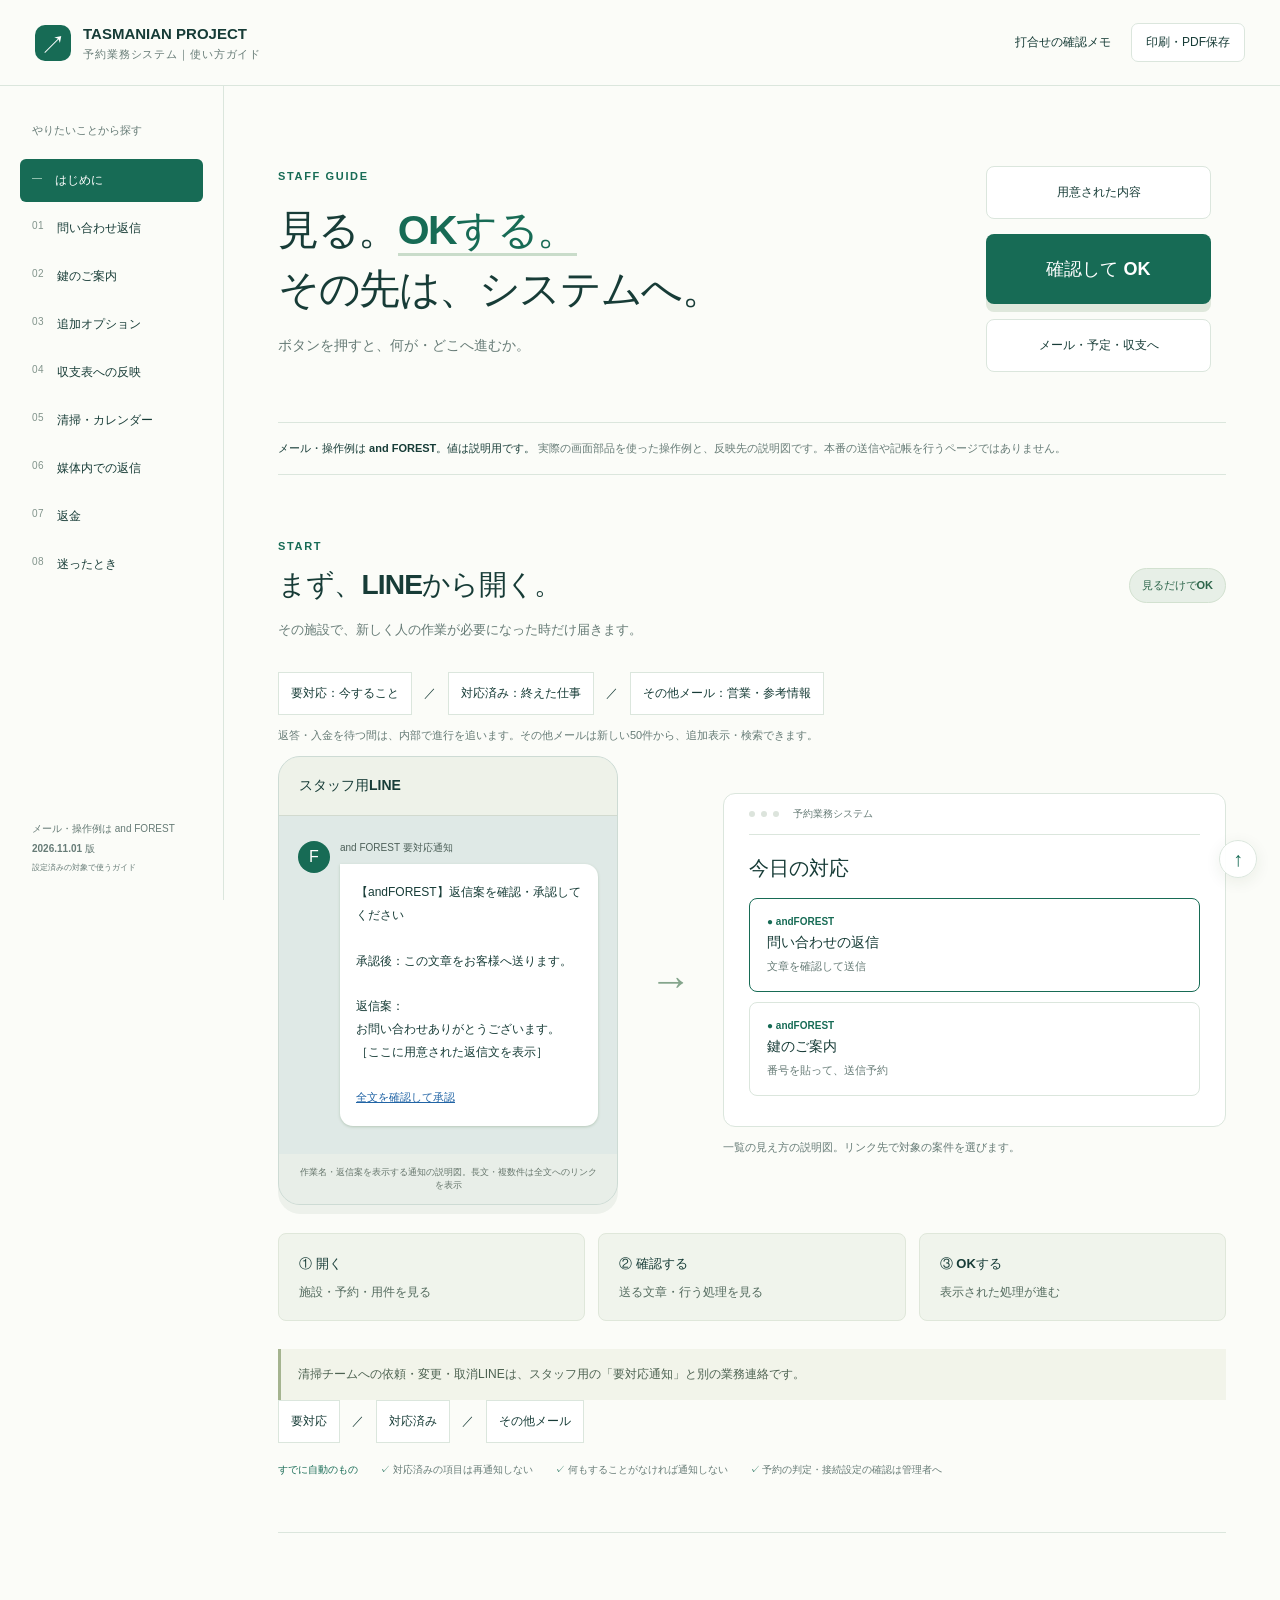
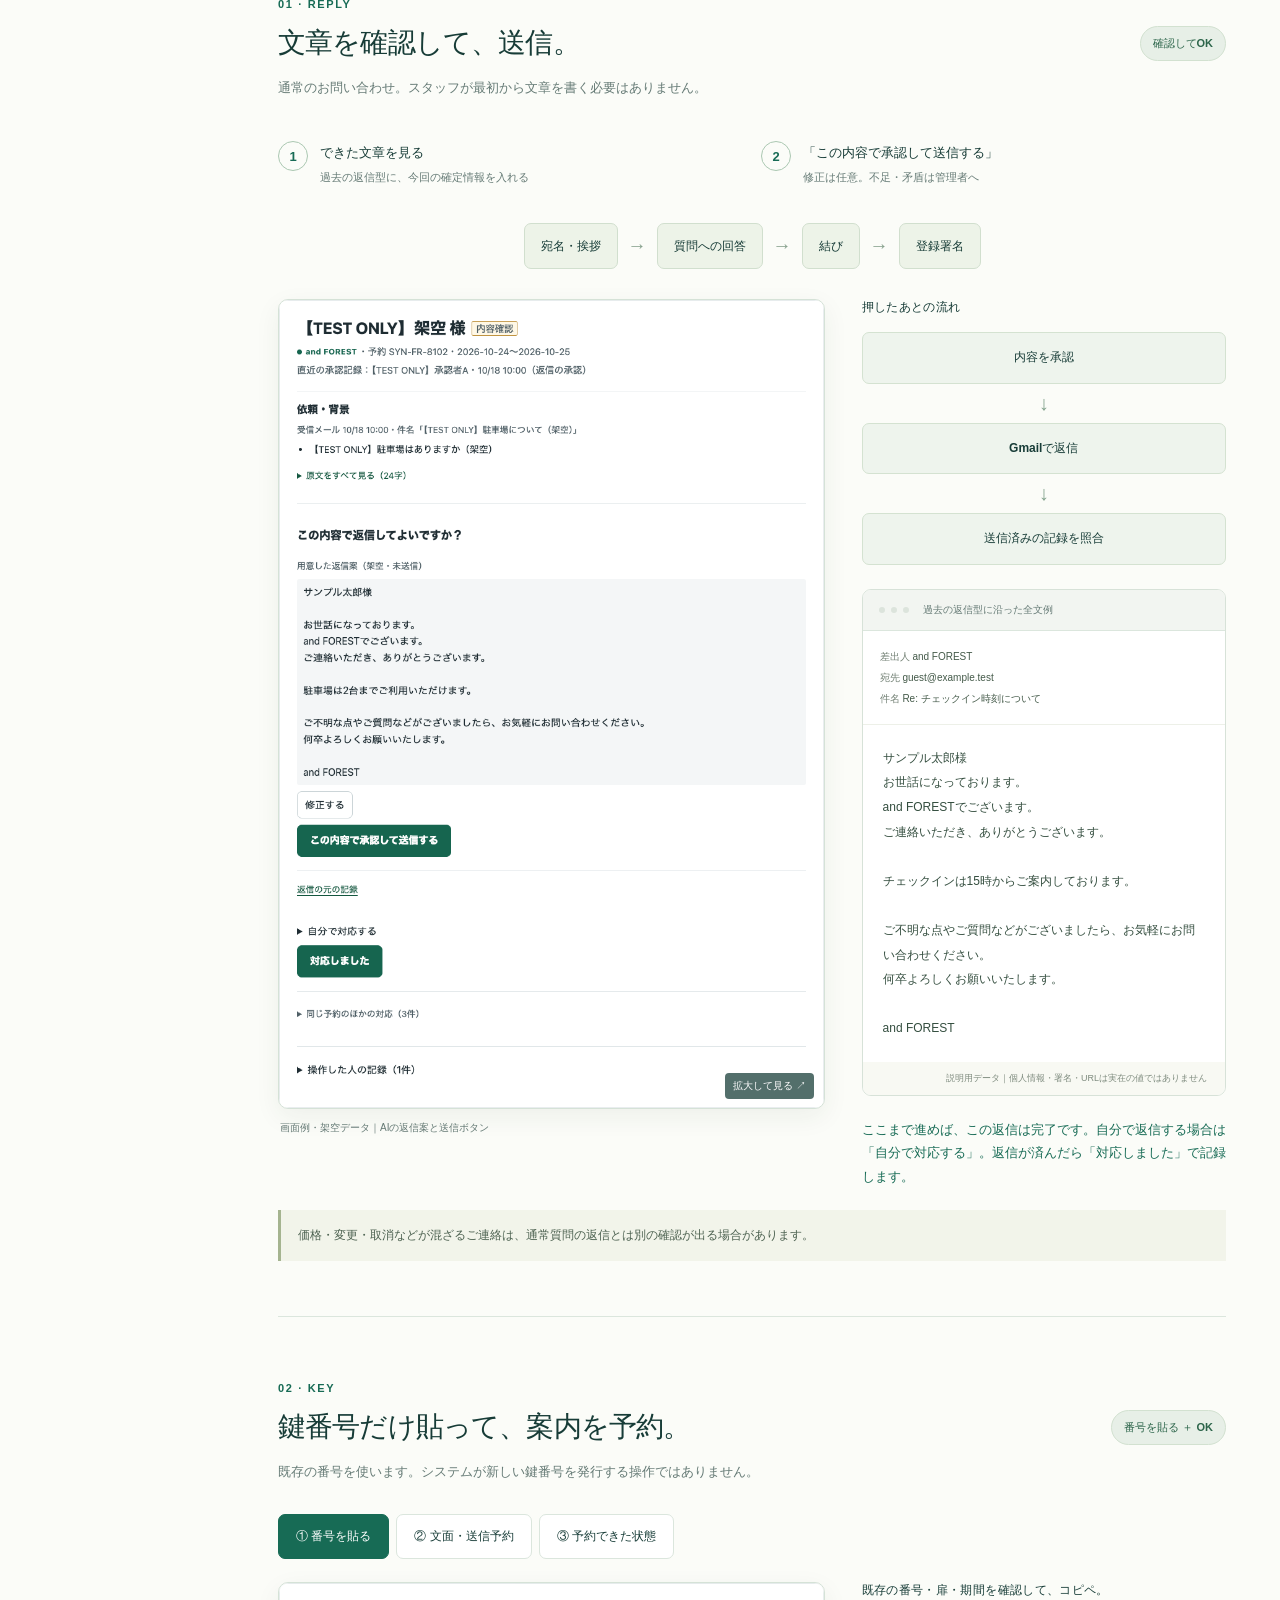
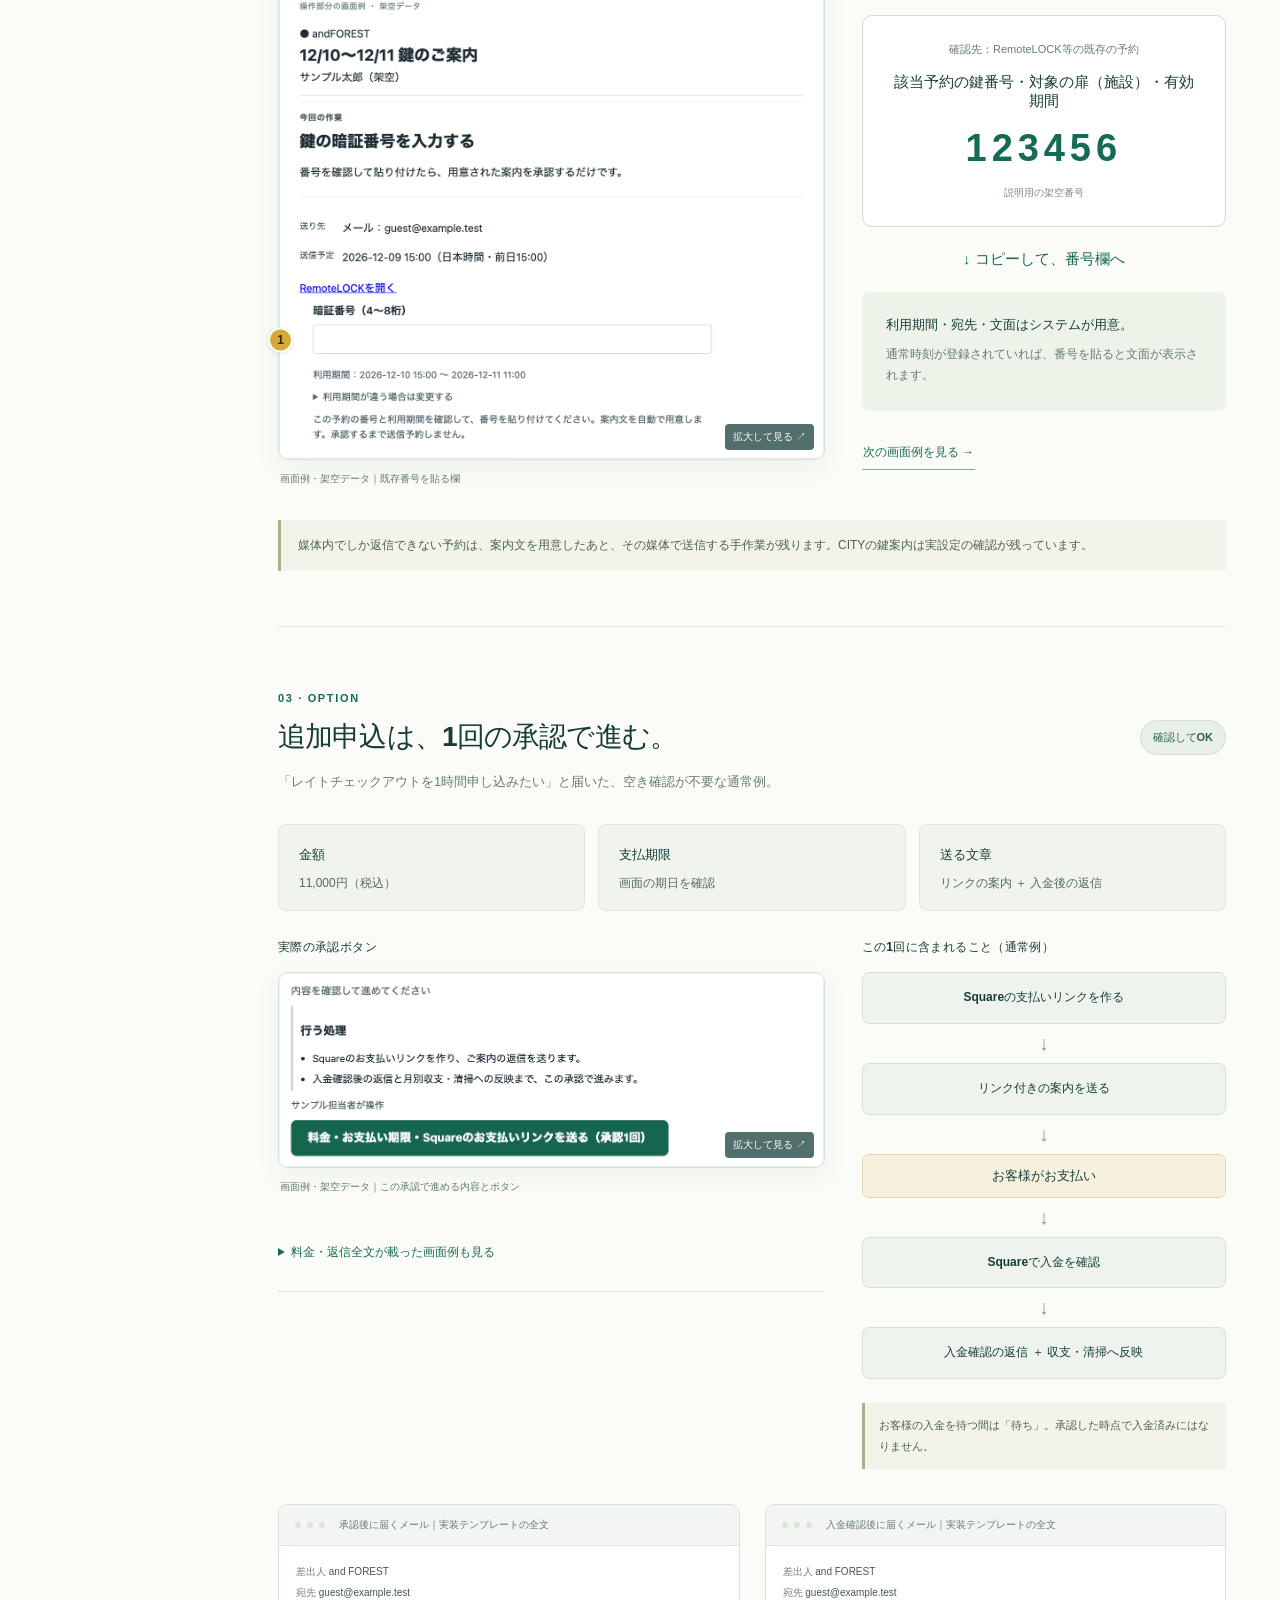
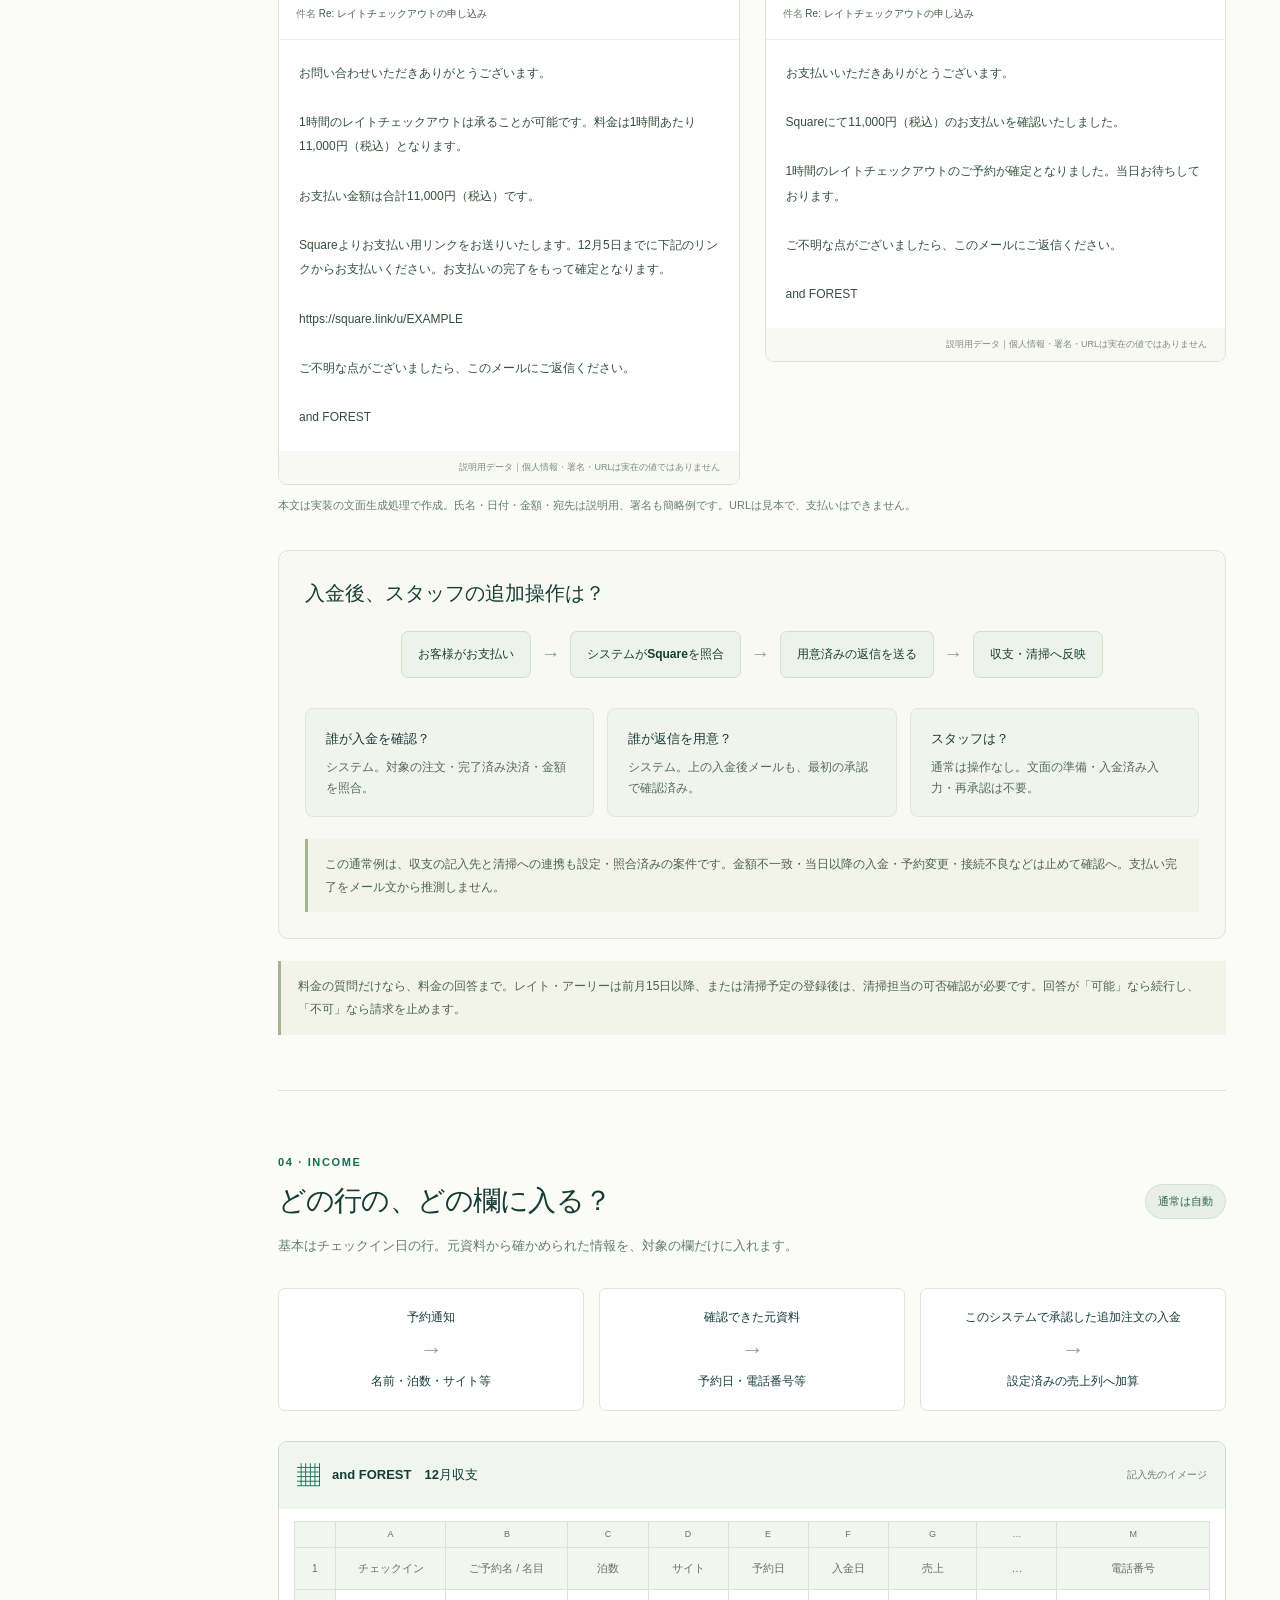
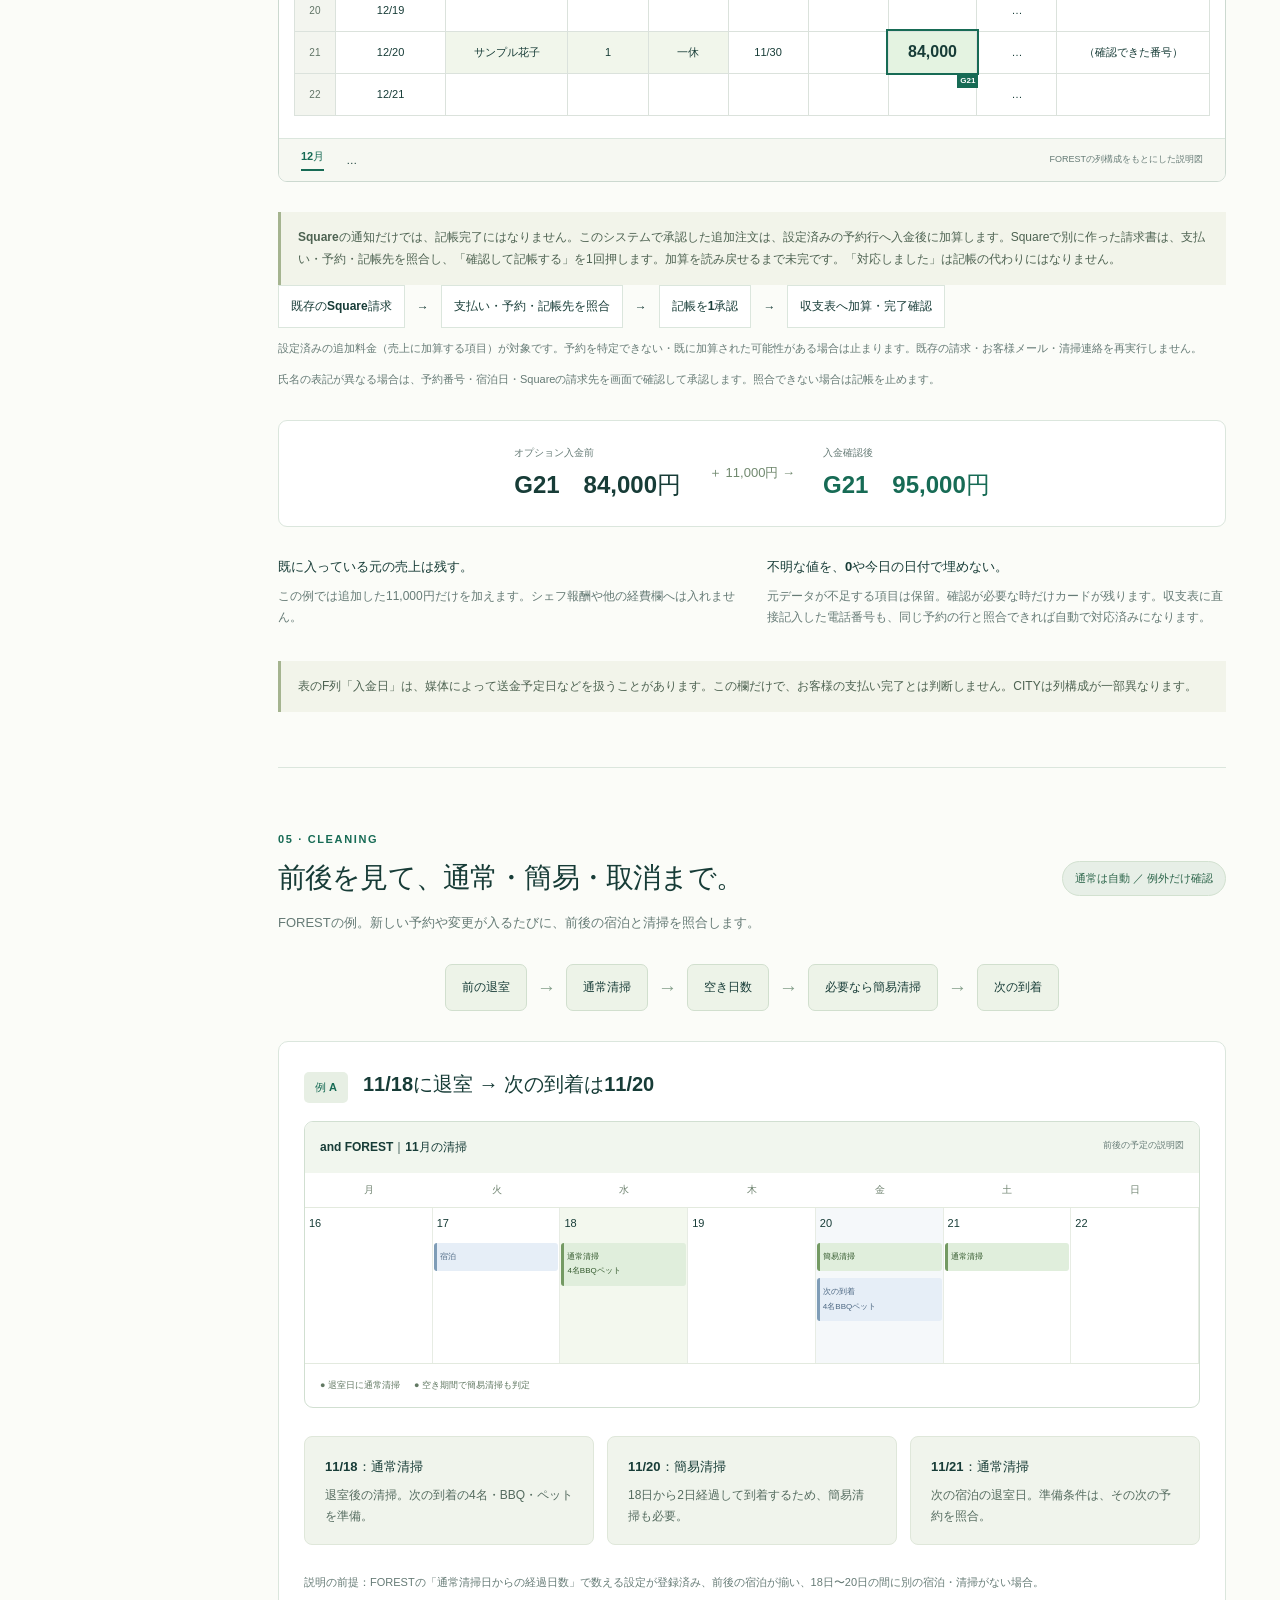
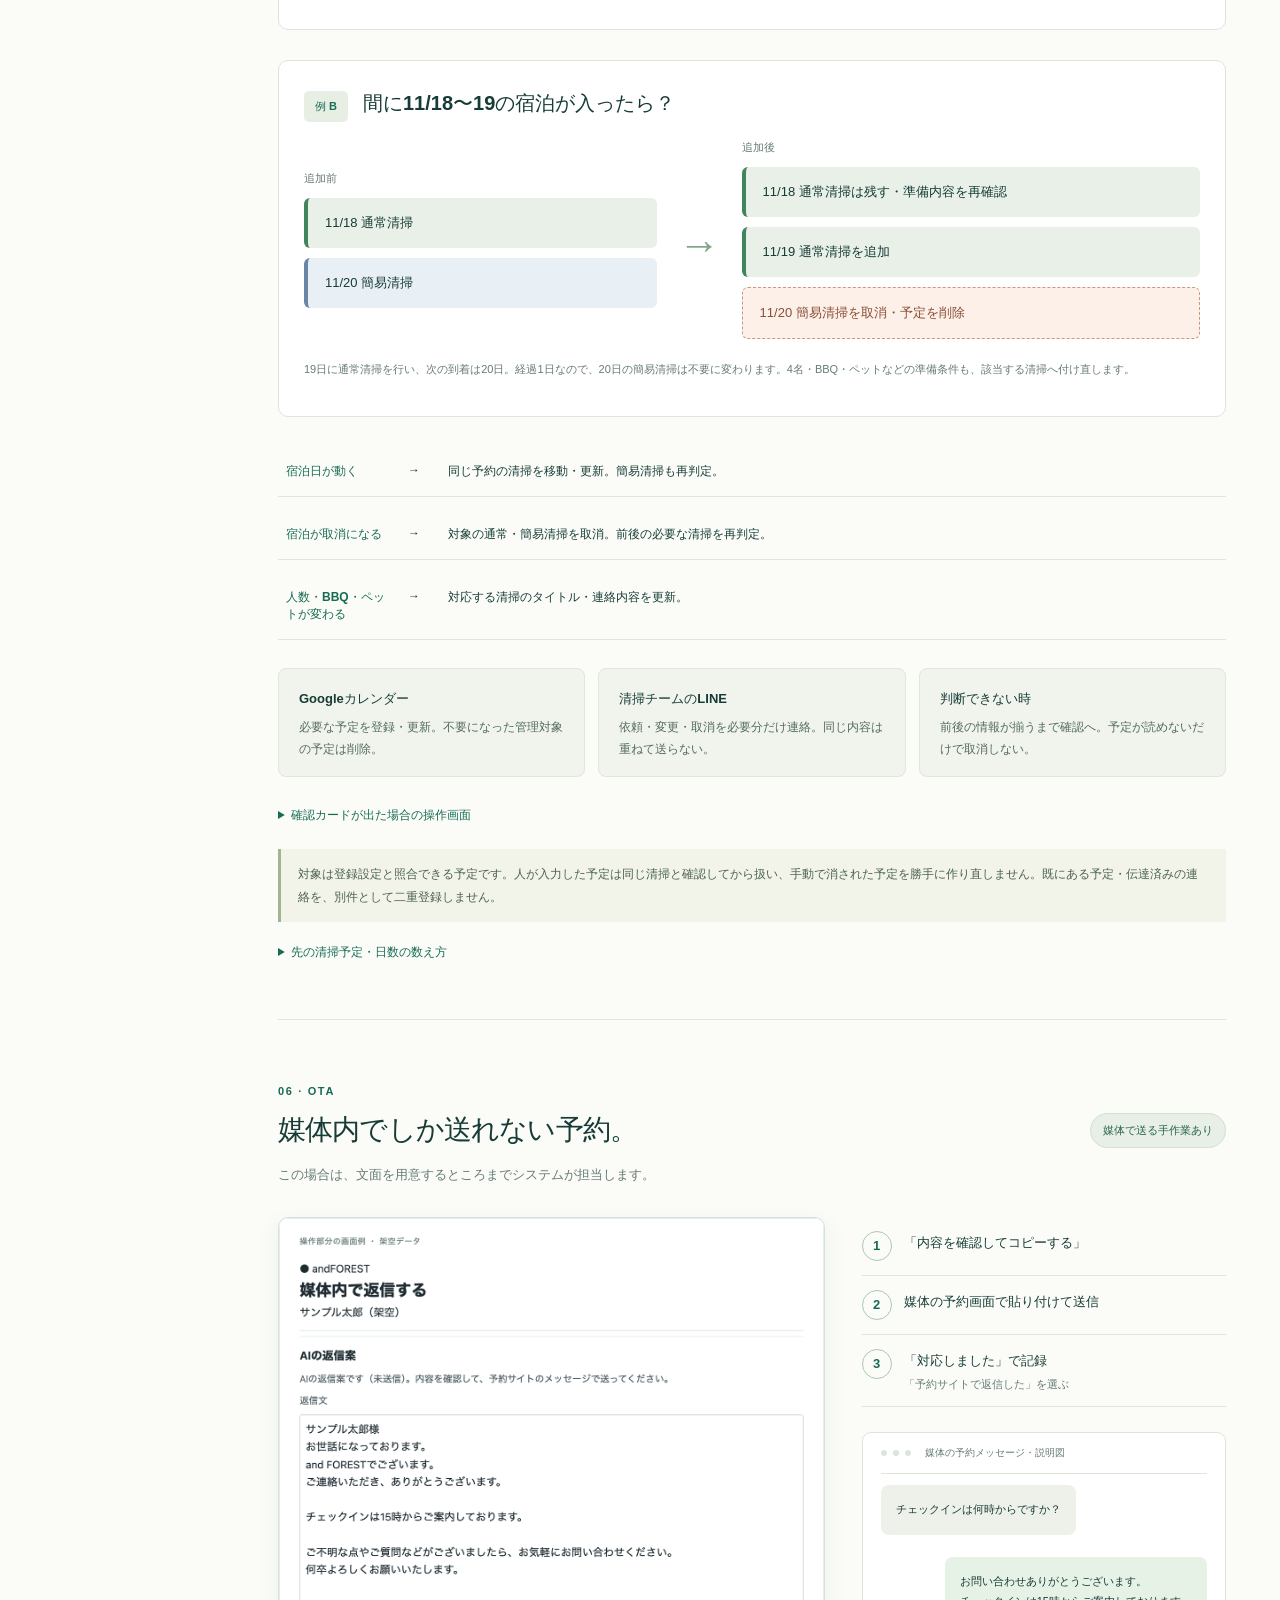
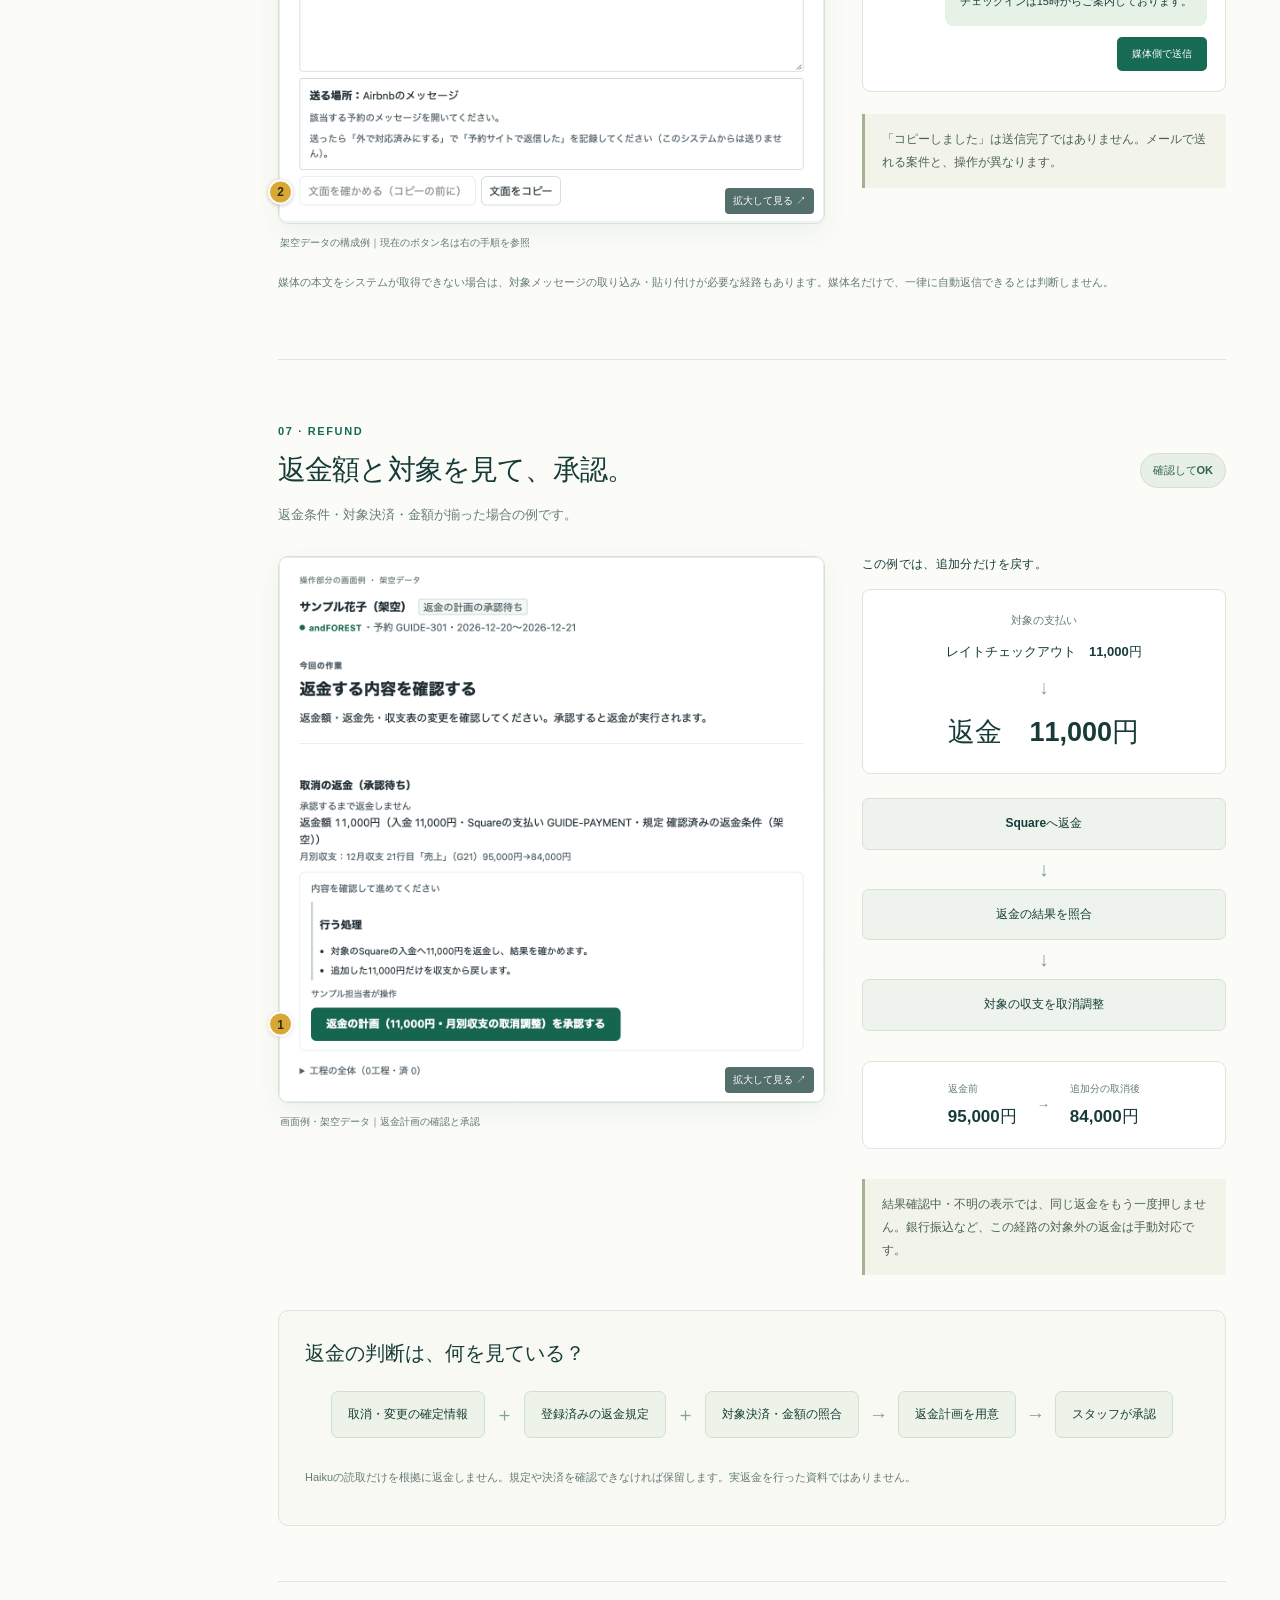
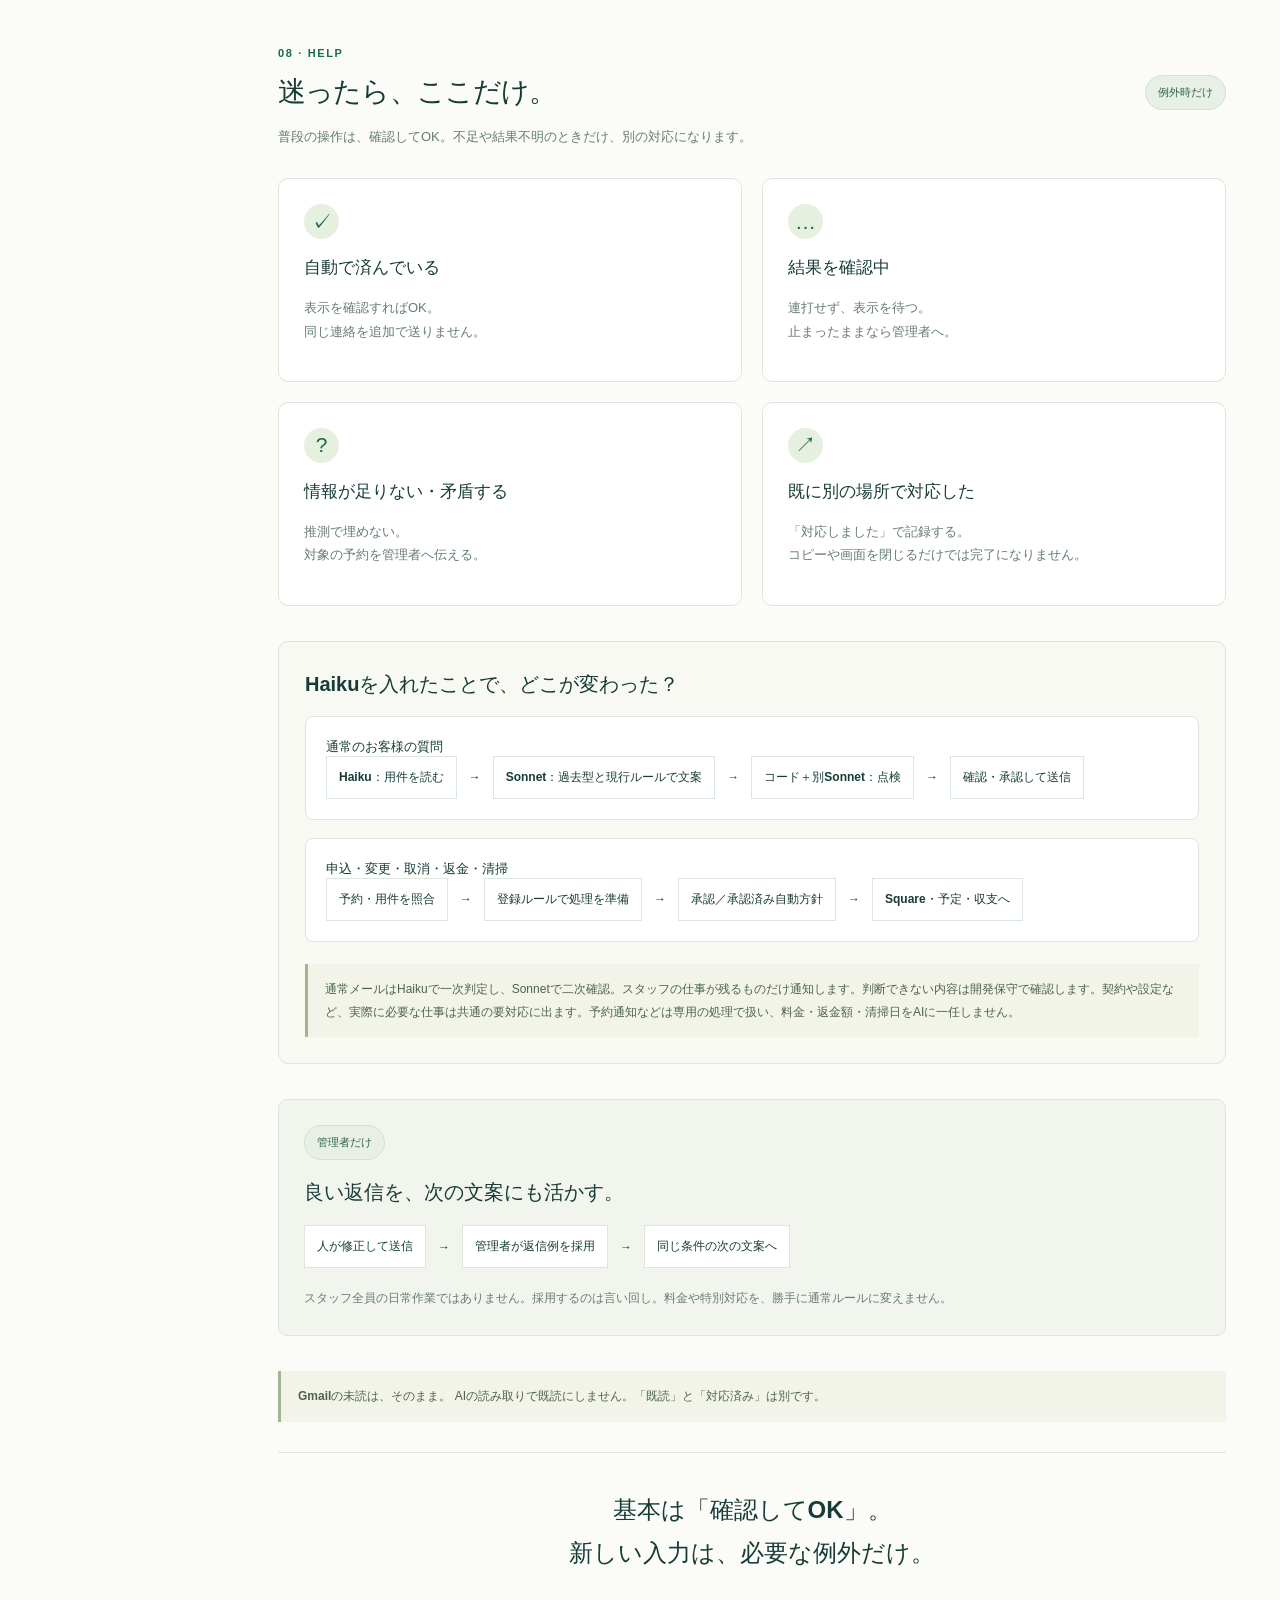
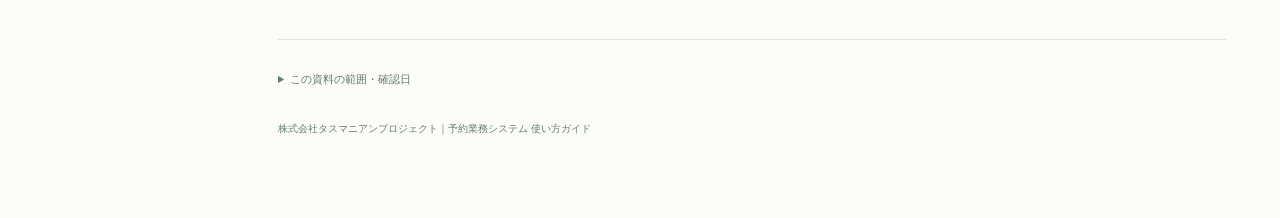
==== commit f60732f5: "Explain verified standalone Square invoice posting approval" ====
--- a/index.html
+++ b/index.html
@@ -1 +1 @@
-<!doctype html><html lang="ja"><head><meta charset="utf-8"><meta name="viewport" content="width=device-width,initial-scale=1"><meta name="color-scheme" content="light"><title>画像でわかる使い方｜株式会社タスマニアンプロジェクト</title><link rel="stylesheet" href="guide.css"><script defer src="guide.js"></script><meta name="robots" content="noindex,nofollow,noarchive"></head><body><header class="top"><a href="#start" class="brand"><span class="brand-icon">↗</span><span>TASMANIAN PROJECT<small>予約業務システム｜使い方ガイド</small></span></a><div class="top-actions"><a href="meeting.html">打合せの確認メモ</a><button id="print">印刷・PDF保存</button></div></header><aside class="sidebar"><p class="nav-label">やりたいことから探す</p><nav><a href="#start"><span>—</span>はじめに</a><a href="#reply"><span>01</span>問い合わせ返信</a><a href="#key"><span>02</span>鍵のご案内</a><a href="#option"><span>03</span>追加オプション</a><a href="#income"><span>04</span>収支表への反映</a><a href="#cleaning"><span>05</span>清掃・カレンダー</a><a href="#media"><span>06</span>媒体内での返信</a><a href="#refund"><span>07</span>返金</a><a href="#help"><span>08</span>迷ったとき</a></nav><div class="sidebar-foot">メール・操作例は and FOREST<br><b>2026.10.31 版</b><small>設定済みの対象で使うガイド</small></div></aside><main><div class="hero"><div><span class="eyebrow">STAFF GUIDE</span><h1>見る。<em>OKする。</em><br>その先は、システムへ。</h1><p>ボタンを押すと、何が・どこへ進むか。</p></div><div class="hero-route"><span>用意された内容</span><b>確認して OK</b><span>メール・予定・収支へ</span></div></div><div class="sample-notice"><b>メール・操作例は and FOREST。値は説明用です。</b> 実際の画面部品を使った操作例と、反映先の説明図です。本番の送信や記帳を行うページではありません。</div><section id="start" class="chapter"><div class="chapter-head"><div><div class="eyebrow">START</div><h2>まず、LINEから開く。</h2><p>その施設で、新しく人の作業が必要になった時だけ届きます。</p></div><span class="mode">見るだけでOK</span></div><div class="mini-chain"><b>要対応：今すること</b><span>／</span><b>対応済み：終えた仕事</b><span>／</span><b>その他メール：営業・参考情報</b></div><p class="micro">返答・入金を待つ間は、内部で進行を追います。その他メールは新しい50件から、追加表示・検索できます。</p><div class="start-flow"><div class="phone"><div class="phonebar">スタッフ用LINE</div><div class="chat"><div class="chatavatar">F</div><div><div class="chatname">and FOREST 要対応通知</div><div class="bubble">【andFOREST】返信案を確認・承認してください<br><br>承認後：この文章をお客様へ送ります。<br><br>返信案：<br>お問い合わせありがとうございます。<br>［ここに用意された返信文を表示］<br><br><u>全文を確認して承認</u></div></div></div><div class="phonefoot">作業名・返信案を表示する通知の説明図。長文・複数件は全文へのリンクを表示</div></div><div class="handoff-arrow" aria-hidden="true">→</div><div class="start-right"><div class="system-window"><div class="window"><i></i><i></i><i></i><span>予約業務システム</span></div><h3>今日の対応</h3><div class="task"><span>● andFOREST</span><b>問い合わせの返信</b><small>文章を確認して送信</small></div><div class="task ghost"><span>● andFOREST</span><b>鍵のご案内</b><small>番号を貼って、送信予約</small></div></div><p class="micro">一覧の見え方の説明図。リンク先で対象の案件を選びます。</p></div></div><div class="three"><div><b>① 開く</b><p>施設・予約・用件を見る</p></div><div><b>② 確認する</b><p>送る文章・行う処理を見る</p></div><div><b>③ OKする</b><p>表示された処理が進む</p></div></div><div class="note">清掃チームへの依頼・変更・取消LINEは、スタッフ用の「要対応通知」と別の業務連絡です。</div><div class="mini-chain"><b>要対応</b><span>／</span><b>対応済み</b><span>／</span><b>その他メール</b></div><div class="auto-strip"><b>すでに自動のもの</b><span>対応済みの項目は再通知しない</span><span>何もすることがなければ通知しない</span><span>予約の判定・接続設定の確認は管理者へ</span></div></section><section id="reply" class="chapter"><div class="chapter-head"><div><div class="eyebrow">01 · REPLY</div><h2>文章を確認して、送信。</h2><p>通常のお問い合わせ。スタッフが最初から文章を書く必要はありません。</p></div><span class="mode">確認してOK</span></div><div class="steps"><div class="step"><b>1</b><span><strong>できた文章を見る</strong><small>過去の返信型に、今回の確定情報を入れる</small></span></div><div class="step"><b>2</b><span><strong>「この内容で承認して送信する」</strong><small>修正は任意。不足・矛盾は管理者へ</small></span></div></div><div class="reply-shape"><b>宛名・挨拶</b><span>→</span><b>質問への回答</b><span>→</span><b>結び</b><span>→</span><b>登録署名</b></div><div class="story-grid"><div><figure class="screen"><button class="zoom" data-image="images/question.png" aria-label="AIの返信案と送信ボタンを拡大"><img src="images/question.png" width="880" height="1306" alt="AIの返信案と送信ボタン" loading="lazy"><span class="enlarge">拡大して見る ↗</span></button><figcaption>画面例・架空データ｜AIの返信案と送信ボタン</figcaption></figure></div><div class="result"><div class="result-title">押したあとの流れ</div><div class="chain"><b>内容を承認</b><span>↓</span><b>Gmailで返信</b><span>↓</span><b>送信済みの記録を照合</b></div><div class="mail output"><div class="window"><i></i><i></i><i></i><span>過去の返信型に沿った全文例</span></div><div class="mailmeta">差出人 <b>and FOREST</b><br>宛先 <b>guest@example.test</b><br>件名 <b>Re: チェックイン時刻について</b></div><div class="mailbody">サンプル太郎様<br>お世話になっております。<br>and FORESTでございます。<br>ご連絡いただき、ありがとうございます。<br><br>チェックインは15時からご案内しております。<br><br>ご不明な点やご質問などがございましたら、お気軽にお問い合わせください。<br>何卒よろしくお願いいたします。<br><br>and FOREST</div><div class="sample-stamp">説明用データ｜個人情報・署名・URLは実在の値ではありません</div></div><p class="result-end">ここまで進めば、この返信は完了です。自分で返信する場合は「自分で対応する」。返信が済んだら「対応しました」で記録します。</p></div></div><div class="note">価格・変更・取消などが混ざるご連絡は、通常質問の返信とは別の確認が出る場合があります。</div></section><section id="key" class="chapter"><div class="chapter-head"><div><div class="eyebrow">02 · KEY</div><h2>鍵番号だけ貼って、<wbr>案内を予約。</h2><p>既存の番号を使います。システムが新しい鍵番号を発行する操作ではありません。</p></div><span class="mode">番号を貼る ＋ OK</span></div><div class="switcher" role="tablist" aria-label="鍵案内の説明画面"><button role="tab" aria-selected="true" data-show="key-entry-panel">① 番号を貼る</button><button role="tab" aria-selected="false" data-show="key-preview-panel">② 文面・送信予約</button><button role="tab" aria-selected="false" data-show="key-scheduled-panel">③ 予約できた状態</button></div><div class="switch-panel" id="key-entry-panel"><div class="story-grid"><div><figure class="screen"><button class="zoom" data-image="images/key-entry.png" aria-label="既存番号を貼る欄を拡大"><img src="images/key-entry.png" width="820" height="718" alt="既存番号を貼る欄" loading="lazy"><span class="pin" style="top:74.87%">1</span><span class="enlarge">拡大して見る ↗</span></button><figcaption>画面例・架空データ｜既存番号を貼る欄</figcaption></figure></div><div class="result"><div class="result-title">既存の番号・扉・期間を確認して、コピペ。</div><div class="existing-key"><small>確認先：RemoteLOCK等の既存の予約</small><b>該当予約の鍵番号・対象の扉（施設）・有効期間</b><strong>123456</strong><em>説明用の架空番号</em></div><div class="big-arrow">↓ コピーして、番号欄へ</div><div class="benefit"><b>利用期間・宛先・文面はシステムが用意。</b><p>通常時刻が登録されていれば、番号を貼ると文面が表示されます。</p></div><button class="next-explain" data-next-panel="key-preview-panel">次の画面例を見る →</button></div></div></div><div class="switch-panel" id="key-preview-panel" hidden><div class="story-grid"><div><figure class="screen"><button class="zoom" data-image="images/key-preview.png" aria-label="送る内容の確認と送信予約を拡大"><img src="images/key-preview.png" width="820" height="998" alt="送る内容の確認と送信予約" loading="lazy"><span class="pin" style="top:65.03%">2</span><span class="pin" style="top:85.21%">3</span><span class="enlarge">拡大して見る ↗</span></button><figcaption>画面例・架空データ｜送る内容の確認と送信予約</figcaption></figure></div><div class="result"><div class="result-title">送信前は、ここを確認。</div><div class="three-checks"><b>宛先</b><b>対象施設</b><b>鍵番号</b><b>使える期間</b></div><p class="micro">表示される利用期間と、実際の鍵の有効期間を確かめます。</p><div class="action-crop"><figure class="screen"><button class="zoom" data-image="images/key-action.png" aria-label="実際の送信予約ボタンを拡大"><img src="images/key-action.png" width="170" height="44" alt="実際の送信予約ボタン" loading="lazy"><span class="enlarge">拡大して見る ↗</span></button><figcaption>画面例・架空データ｜実際の送信予約ボタン</figcaption></figure></div><div class="chain"><b>この内容で送信予約</b><span>↓</span><b>システム内で送信待ち</b><span>↓</span><b>表示の時刻にGmailから自動送信</b></div><div class="timecard"><small>この例の送信予定</small><strong>12/9　15:00</strong><span>12/10到着の前日</span></div><button class="next-explain" data-next-panel="key-scheduled-panel">予約できた画面例を見る →</button></div></div></div><div class="switch-panel" id="key-scheduled-panel" hidden><div class="story-grid"><div><figure class="screen"><button class="zoom" data-image="images/key-scheduled.png" aria-label="送信予約済みの画面を拡大"><img src="images/key-scheduled.png" width="820" height="584" alt="送信予約済みの画面" loading="lazy"><span class="enlarge">拡大して見る ↗</span></button><figcaption>画面例・架空データ｜送信予約済みの画面</figcaption></figure></div><div class="result"><div class="complete-mark">✓</div><h3>送信時刻に、もう一度押さなくてOK。</h3><p>「送信予約済み」の表示を確認します。</p><p class="note">ここで予約するのはシステム内の送信です。Gmailの「送信予定」フォルダに並ぶ予約とは別です。</p></div></div></div><div class="note">媒体内でしか返信できない予約は、案内文を用意したあと、その媒体で送信する手作業が残ります。CITYの鍵案内は実設定の確認が残っています。</div></section><section id="option" class="chapter"><div class="chapter-head"><div><div class="eyebrow">03 · OPTION</div><h2>追加申込は、1回の承認で進む。</h2><p>「レイトチェックアウトを1時間申し込みたい」と届いた、空き確認が不要な通常例。</p></div><span class="mode">確認してOK</span></div><div class="three"><div><b>金額</b><p>11,000円（税込）</p></div><div><b>支払期限</b><p>画面の期日を確認</p></div><div><b>送る文章</b><p>リンクの案内 ＋ 入金後の返信</p></div></div><div class="story-grid"><div><div class="result-title">実際の承認ボタン</div><figure class="screen"><button class="zoom" data-image="images/option-action.png" aria-label="この承認で進める内容とボタンを拡大"><img src="images/option-action.png" width="758" height="270" alt="この承認で進める内容とボタン" loading="lazy"><span class="enlarge">拡大して見る ↗</span></button><figcaption>画面例・架空データ｜この承認で進める内容とボタン</figcaption></figure><details class="full-screen"><summary>料金・返信全文が載った画面例も見る</summary><figure class="screen"><button class="zoom" data-image="images/option.png" aria-label="料金案内と入金後の返信を拡大"><img src="images/option.png" width="820" height="1748" alt="料金案内と入金後の返信" loading="lazy"><span class="pin" style="top:53.70%">1</span><span class="pin" style="top:93.32%">2</span><span class="enlarge">拡大して見る ↗</span></button><figcaption>画面例・架空データ｜料金案内と入金後の返信</figcaption></figure></details></div><div class="result"><div class="result-title">この1回に含まれること（通常例）</div><div class="chain wide"><b>Squareの支払いリンクを作る</b><span>↓</span><b>リンク付きの案内を送る</b><span>↓</span><div class="customer-step">お客様がお支払い</div><span>↓</span><b>Squareで入金を確認</b><span>↓</span><b>入金確認の返信 ＋ 収支・清掃へ反映</b></div><div class="note compact">お客様の入金を待つ間は「待ち」。承認した時点で入金済みにはなりません。</div></div></div><div class="outcomes"><div><div class="mail output"><div class="window"><i></i><i></i><i></i><span>承認後に届くメール｜実装テンプレートの全文</span></div><div class="mailmeta">差出人 <b>and FOREST</b><br>宛先 <b>guest@example.test</b><br>件名 <b>Re: レイトチェックアウトの申し込み</b></div><div class="mailbody">お問い合わせいただきありがとうございます。<br><br>1時間のレイトチェックアウトは承ることが可能です。料金は1時間あたり11,000円（税込）となります。<br><br>お支払い金額は合計11,000円（税込）です。<br><br>Squareよりお支払い用リンクをお送りいたします。12月5日までに下記のリンクからお支払いください。お支払いの完了をもって確定となります。<br><br>https://square.link/u/EXAMPLE<br><br>ご不明な点がございましたら、このメールにご返信ください。<br><br>and FOREST</div><div class="sample-stamp">説明用データ｜個人情報・署名・URLは実在の値ではありません</div></div></div><div><div class="mail output"><div class="window"><i></i><i></i><i></i><span>入金確認後に届くメール｜実装テンプレートの全文</span></div><div class="mailmeta">差出人 <b>and FOREST</b><br>宛先 <b>guest@example.test</b><br>件名 <b>Re: レイトチェックアウトの申し込み</b></div><div class="mailbody">お支払いいただきありがとうございます。<br><br>Squareにて11,000円（税込）のお支払いを確認いたしました。<br><br>1時間のレイトチェックアウトのご予約が確定となりました。当日お待ちしております。<br><br>ご不明な点がございましたら、このメールにご返信ください。<br><br>and FOREST</div><div class="sample-stamp">説明用データ｜個人情報・署名・URLは実在の値ではありません</div></div></div></div><p class="micro">本文は実装の文面生成処理で作成。氏名・日付・金額・宛先は説明用、署名も簡略例です。URLは見本で、支払いはできません。</p><div class="automation-after"><h3>入金後、スタッフの追加操作は？</h3><div class="reply-shape"><b>お客様がお支払い</b><span>→</span><b>システムがSquareを照合</b><span>→</span><b>用意済みの返信を送る</b><span>→</span><b>収支・清掃へ反映</b></div><div class="three"><div><b>誰が入金を確認？</b><p>システム。対象の注文・完了済み決済・金額を照合。</p></div><div><b>誰が返信を用意？</b><p>システム。上の入金後メールも、最初の承認で確認済み。</p></div><div><b>スタッフは？</b><p>通常は操作なし。文面の準備・入金済み入力・再承認は不要。</p></div></div><div class="note">この通常例は、収支の記入先と清掃への連携も設定・照合済みの案件です。金額不一致・当日以降の入金・予約変更・接続不良などは止めて確認へ。支払い完了をメール文から推測しません。</div></div><div class="note">料金の質問だけなら、料金の回答まで。レイト・アーリーは前月15日以降、または清掃予定の登録後は、清掃担当の可否確認が必要です。回答が「可能」なら続行し、「不可」なら請求を止めます。</div></section><section id="income" class="chapter"><div class="chapter-head"><div><div class="eyebrow">04 · INCOME</div><h2>どの行の、どの欄に入る？</h2><p>基本はチェックイン日の行。元資料から確かめられた情報を、対象の欄だけに入れます。</p></div><span class="mode">通常は自動</span></div><div class="field-map"><div>予約通知 <span>→</span> <b>名前・泊数・サイト等</b></div><div>確認できた元資料 <span>→</span> <b>予約日・電話番号等</b></div><div>このシステムで承認した追加注文の入金 <span>→</span> <b>設定済みの売上列へ加算</b></div></div><div class="sheet output"><div class="sheetbar"><span class="sheeticon">▦</span><b>and FOREST　12月収支</b><span>記入先のイメージ</span></div><div class="sheet-scroll"><table><thead><tr><th></th><th>A</th><th>B</th><th>C</th><th>D</th><th>E</th><th>F</th><th>G</th><th>…</th><th>M</th></tr><tr><th>1</th><th>チェックイン</th><th>ご予約名 / 名目</th><th>泊数</th><th>サイト</th><th>予約日</th><th>入金日</th><th>売上</th><th>…</th><th>電話番号</th></tr></thead><tbody><tr><th>20</th><td>12/19</td><td></td><td></td><td></td><td></td><td></td><td></td><td>…</td><td></td></tr><tr><th>21</th><td>12/20</td><td class="tint">サンプル花子</td><td class="tint">1</td><td class="tint">一休</td><td>11/30</td><td></td><td class="selected" data-cell="G21">84,000<span>G21</span></td><td>…</td><td>（確認できた番号）</td></tr><tr><th>22</th><td>12/21</td><td></td><td></td><td></td><td></td><td></td><td></td><td>…</td><td></td></tr></tbody></table></div><div class="sheet-tabs"><b>12月</b><span>…</span><em>FORESTの列構成をもとにした説明図</em></div></div><div class="note"><b>Squareの通知だけでは、記帳完了にはなりません。</b>この自動加算は、このシステムで承認・作成した注文で、予約の行と転記先が確定している場合が対象です。Squareで別に作った請求書は自動転記の対象外です。通知を開き、収支表への記入済み・未記入を確かめます。「対応しました」は記録だけです。</div><div class="ledger-change"><div><small>オプション入金前</small><strong>G21　84,000円</strong></div><span>＋ 11,000円 →</span><div class="paid"><small>入金確認後</small><strong>G21　95,000円</strong></div></div><div class="two-notes"><div><b>既に入っている元の売上は残す。</b><p>この例では追加した11,000円だけを加えます。シェフ報酬や他の経費欄へは入れません。</p></div><div><b>不明な値を、0や今日の日付で埋めない。</b><p>元データが不足する項目は保留。確認が必要な時だけカードが残ります。収支表に直接記入した電話番号も、同じ予約の行と照合できれば自動で対応済みになります。</p></div></div><div class="note">表のF列「入金日」は、媒体によって送金予定日などを扱うことがあります。この欄だけで、お客様の支払い完了とは判断しません。CITYは列構成が一部異なります。</div></section><section id="cleaning" class="chapter"><div class="chapter-head"><div><div class="eyebrow">05 · CLEANING</div><h2>前後を見て、通常・簡易・取消まで。</h2><p>FORESTの例。新しい予約や変更が入るたびに、前後の宿泊と清掃を照合します。</p></div><span class="mode">通常は自動 ／ 例外だけ確認</span></div><div class="reply-shape"><b>前の退室</b><span>→</span><b>通常清掃</b><span>→</span><b>空き日数</b><span>→</span><b>必要なら簡易清掃</b><span>→</span><b>次の到着</b></div><div class="clean-case"><div class="case-heading"><b>例 A</b><h3>11/18に退室 → 次の到着は11/20</h3></div><div class="calendar output"><div class="calendarbar"><b>and FOREST｜11月の清掃</b><span>前後の予定の説明図</span></div><div class="weekhead"><span>月</span><span>火</span><span>水</span><span>木</span><span>金</span><span>土</span><span>日</span></div><div class="week"><div>16</div><div>17<em class="stay-event">宿泊</em></div><div class="clean-day">18<em class="clean-event">通常清掃<br>4名BBQペット</em></div><div>19</div><div class="arrival-day">20<em class="clean-event">簡易清掃</em><em class="stay-event">次の到着<br>4名BBQペット</em></div><div>21<em class="clean-event">通常清掃</em></div><div>22</div></div><div class="calendar-key"><span>● 退室日に通常清掃</span><span>● 空き期間で簡易清掃も判定</span></div></div><div class="three"><div><b>11/18：通常清掃</b><p>退室後の清掃。次の到着の4名・BBQ・ペットを準備。</p></div><div><b>11/20：簡易清掃</b><p>18日から2日経過して到着するため、簡易清掃も必要。</p></div><div><b>11/21：通常清掃</b><p>次の宿泊の退室日。準備条件は、その次の予約を照合。</p></div></div><p class="micro">説明の前提：FORESTの「通常清掃日からの経過日数」で数える設定が登録済み、前後の宿泊が揃い、18日〜20日の間に別の宿泊・清掃がない場合。</p></div><div class="clean-case"><div class="case-heading"><b>例 B</b><h3>間に11/18〜19の宿泊が入ったら？</h3></div><div class="before-after"><div><small>追加前</small><div class="event-pill normal">11/18 通常清掃</div><div class="event-pill simple">11/20 簡易清掃</div></div><span class="handoff-arrow">→</span><div><small>追加後</small><div class="event-pill normal">11/18 通常清掃は残す・準備内容を再確認</div><div class="event-pill normal">11/19 通常清掃を追加</div><div class="event-pill removed">11/20 簡易清掃を取消・予定を削除</div></div></div><p class="micro">19日に通常清掃を行い、次の到着は20日。経過1日なので、20日の簡易清掃は不要に変わります。4名・BBQ・ペットなどの準備条件も、該当する清掃へ付け直します。</p></div><div class="change-rows"><div><b>宿泊日が動く</b><span>→</span><strong>同じ予約の清掃を移動・更新。簡易清掃も再判定。</strong></div><div><b>宿泊が取消になる</b><span>→</span><strong>対象の通常・簡易清掃を取消。前後の必要な清掃を再判定。</strong></div><div><b>人数・BBQ・ペットが変わる</b><span>→</span><strong>対応する清掃のタイトル・連絡内容を更新。</strong></div></div><div class="three"><div><b>Googleカレンダー</b><p>必要な予定を登録・更新。不要になった管理対象の予定は削除。</p></div><div><b>清掃チームのLINE</b><p>依頼・変更・取消を必要分だけ連絡。同じ内容は重ねて送らない。</p></div><div><b>判断できない時</b><p>前後の情報が揃うまで確認へ。予定が読めないだけで取消しない。</p></div></div><details class="minor"><summary>確認カードが出た場合の操作画面</summary><div class="story-grid"><div><figure class="screen"><button class="zoom" data-image="images/cleaning.png" aria-label="通常清掃の確認カード（11/18の1件）を拡大"><img src="images/cleaning.png" width="820" height="825" alt="通常清掃の確認カード（11/18の1件）" loading="lazy"><span class="pin" style="top:50.62%">1</span><span class="pin" style="top:85.11%">2</span><span class="enlarge">拡大して見る ↗</span></button><figcaption>画面例・架空データ｜通常清掃の確認カード（11/18の1件）</figcaption></figure></div><div><h3>画面に書かれた処理を確認して、OK。</h3><p class="micro">この画像は11/18の通常清掃1件です。前後の簡易清掃・取消は別の計画として判定・実行されます。</p><div class="note">既にLINEで伝えた分は「伝え済み（LINEは送らない）」で記録。画面に示すカレンダー処理が残る場合があります。</div></div></div></details><div class="note">対象は登録設定と照合できる予定です。人が入力した予定は同じ清掃と確認してから扱い、手動で消された予定を勝手に作り直しません。既にある予定・伝達済みの連絡を、別件として二重登録しません。</div><details class="minor"><summary>先の清掃予定・日数の数え方</summary><p>月次の対象期間に達してから処理します。12/29の清掃を11/15から扱うのは、本人指定の1件の引継ぎ条件です。全予約を前倒しする意味ではありません。上の簡易清掃例は経過日数の設定が前提で、未登録の施設に同じ数え方を勝手に適用しません。</p></details></section><section id="media" class="chapter"><div class="chapter-head"><div><div class="eyebrow">06 · OTA</div><h2>媒体内でしか送れない予約。</h2><p>この場合は、文面を用意するところまでシステムが担当します。</p></div><span class="mode">媒体で送る手作業あり</span></div><div class="story-grid"><div><figure class="screen"><button class="zoom" data-image="images/media.png" aria-label="文面の確認とコピーボタンを拡大"><img src="images/media.png" width="820" height="911" alt="文面の確認とコピーボタン" loading="lazy"><span class="pin" style="top:94.84%">1</span><span class="pin" style="top:94.84%">2</span><span class="enlarge">拡大して見る ↗</span></button><figcaption>架空データの構成例｜現在のボタン名は右の手順を参照</figcaption></figure></div><div class="result"><div class="numbered-actions"><div class="step"><b>1</b><span><strong>「内容を確認してコピーする」</strong></span></div><div class="step"><b>2</b><span><strong>媒体の予約画面で貼り付けて送信</strong></span></div><div class="step"><b>3</b><span><strong>「対応しました」で記録</strong><small>「予約サイトで返信した」を選ぶ</small></span></div></div><div class="ota-window output"><div class="window"><i></i><i></i><i></i><span>媒体の予約メッセージ・説明図</span></div><p class="ota-guest">チェックインは何時からですか？</p><p class="ota-host">お問い合わせありがとうございます。<br>チェックインは15時からご案内しております。</p><span class="send-indicator">媒体側で送信</span></div><div class="note">「コピーしました」は送信完了ではありません。メールで送れる案件と、操作が異なります。</div></div></div><p class="micro">媒体の本文をシステムが取得できない場合は、対象メッセージの取り込み・貼り付けが必要な経路もあります。媒体名だけで、一律に自動返信できるとは判断しません。</p></section><section id="refund" class="chapter"><div class="chapter-head"><div><div class="eyebrow">07 · REFUND</div><h2>返金額と対象を見て、承認。</h2><p>返金条件・対象決済・金額が揃った場合の例です。</p></div><span class="mode">確認してOK</span></div><div class="story-grid"><div><figure class="screen"><button class="zoom" data-image="images/refund.png" aria-label="返金計画の確認と承認を拡大"><img src="images/refund.png" width="820" height="820" alt="返金計画の確認と承認" loading="lazy"><span class="pin" style="top:85.75%">1</span><span class="enlarge">拡大して見る ↗</span></button><figcaption>画面例・架空データ｜返金計画の確認と承認</figcaption></figure></div><div class="result"><div class="result-title">この例では、追加分だけを戻す。</div><div class="moneycard"><small>対象の支払い</small><b>レイトチェックアウト　11,000円</b><span>↓</span><strong>返金　11,000円</strong></div><div class="chain"><b>Squareへ返金</b><span>↓</span><b>返金の結果を照合</b><span>↓</span><b>対象の収支を取消調整</b></div><div class="ledger-change small"><div><small>返金前</small><strong>95,000円</strong></div><span>→</span><div><small>追加分の取消後</small><strong>84,000円</strong></div></div><div class="note">結果確認中・不明の表示では、同じ返金をもう一度押しません。銀行振込など、この経路の対象外の返金は手動対応です。</div></div></div><div class="automation-after"><h3>返金の判断は、何を見ている？</h3><div class="reply-shape"><b>取消・変更の確定情報</b><span>＋</span><b>登録済みの返金規定</b><span>＋</span><b>対象決済・金額の照合</b><span>→</span><b>返金計画を用意</b><span>→</span><b>スタッフが承認</b></div><p class="micro">Haikuの読取だけを根拠に返金しません。規定や決済を確認できなければ保留します。実返金を行った資料ではありません。</p></div></section><section id="help" class="chapter"><div class="chapter-head"><div><div class="eyebrow">08 · HELP</div><h2>迷ったら、ここだけ。</h2><p>普段の操作は、確認してOK。不足や結果不明のときだけ、別の対応になります。</p></div><span class="mode">例外時だけ</span></div><div class="help-grid"><article><span>✓</span><h3>自動で済んでいる</h3><p>表示を確認すればOK。<br>同じ連絡を追加で送りません。</p></article><article><span>…</span><h3>結果を確認中</h3><p>連打せず、表示を待つ。<br>止まったままなら管理者へ。</p></article><article><span>?</span><h3>情報が足りない・矛盾する</h3><p>推測で埋めない。<br>対象の予約を管理者へ伝える。</p></article><article><span>↗</span><h3>既に別の場所で対応した</h3><p>「対応しました」で記録する。<br>コピーや画面を閉じるだけでは完了になりません。</p></article></div><div class="automation-after"><h3>Haikuを入れたことで、どこが変わった？</h3><div class="ai-routes"><article><b>通常のお客様の質問</b><div class="mini-chain"><b>Haiku：用件を読む</b><span>→</span><b>Sonnet：過去型と現行ルールで文案</b><span>→</span><b>コード＋別Sonnet：点検</b><span>→</span><b>確認・承認して送信</b></div></article><article><b>申込・変更・取消・返金・清掃</b><div class="mini-chain"><b>予約・用件を照合</b><span>→</span><b>登録ルールで処理を準備</b><span>→</span><b>承認／承認済み自動方針</b><span>→</span><b>Square・予定・収支へ</b></div></article></div><div class="note">通常メールはHaikuで一次判定し、Sonnetで二次確認。スタッフの仕事が残るものだけ通知します。判断できない内容は開発保守で確認します。契約や設定など、実際に必要な仕事は共通の要対応に出ます。予約通知などは専用の処理で扱い、料金・返金額・清掃日をAIに一任しません。</div></div><div class="admin-only"><span class="mode">管理者だけ</span><h3>良い返信を、次の文案にも活かす。</h3><div class="mini-chain"><b>人が修正して送信</b><span>→</span><b>管理者が返信例を採用</b><span>→</span><b>同じ条件の次の文案へ</b></div><p>スタッフ全員の日常作業ではありません。採用するのは言い回し。料金や特別対応を、勝手に通常ルールに変えません。</p></div><div class="note"><b>Gmailの未読は、そのまま。</b> AIの読み取りで既読にしません。「既読」と「対応済み」は別です。</div><div class="end-message"><strong>基本は「確認してOK」。<br>新しい入力は、必要な例外だけ。</strong></div></section><footer><details><summary>この資料の範囲・確認日</summary><p>確認日：2026/10/31。Gmailの未読保持、通常メールの二段階判定、承認を先に出す画面を反映済みです。画像は同じUI部品に説明用データを表示しています。通常返信は過去型に今回の説明条件を差し込んだ例、Squareの2通は実装のテンプレート関数で作成した本文です。今回、外部AIの新規生成は行っていません。カレンダー・LINE・メール・収支表の外観は説明図です。実配送・実取引の全件検収を示す資料ではありません。機能の対象・自動実行の範囲は施設設定や対応媒体によって異なります。</p><p>TimeTreeの既存予定の移行、CITYの鍵・清掃連絡先、ケータリングの実設定・管理表連携などの確認事項は、別の確認メモに整理しています。</p></details><p>株式会社タスマニアンプロジェクト｜予約業務システム 使い方ガイド</p></footer></main><button class="backtop" aria-label="先頭へ戻る">↑</button><dialog id="image-dialog"><button class="close-dialog" autofocus aria-label="画像を閉じる">×</button><img alt="拡大した画面例"><p>架空データの操作画面例</p></dialog></body></html>+<!doctype html><html lang="ja"><head><meta charset="utf-8"><meta name="viewport" content="width=device-width,initial-scale=1"><meta name="color-scheme" content="light"><title>画像でわかる使い方｜株式会社タスマニアンプロジェクト</title><link rel="stylesheet" href="guide.css"><script defer src="guide.js"></script><meta name="robots" content="noindex,nofollow,noarchive"></head><body><header class="top"><a href="#start" class="brand"><span class="brand-icon">↗</span><span>TASMANIAN PROJECT<small>予約業務システム｜使い方ガイド</small></span></a><div class="top-actions"><a href="meeting.html">打合せの確認メモ</a><button id="print">印刷・PDF保存</button></div></header><aside class="sidebar"><p class="nav-label">やりたいことから探す</p><nav><a href="#start"><span>—</span>はじめに</a><a href="#reply"><span>01</span>問い合わせ返信</a><a href="#key"><span>02</span>鍵のご案内</a><a href="#option"><span>03</span>追加オプション</a><a href="#income"><span>04</span>収支表への反映</a><a href="#cleaning"><span>05</span>清掃・カレンダー</a><a href="#media"><span>06</span>媒体内での返信</a><a href="#refund"><span>07</span>返金</a><a href="#help"><span>08</span>迷ったとき</a></nav><div class="sidebar-foot">メール・操作例は and FOREST<br><b>2026.11.01 版</b><small>設定済みの対象で使うガイド</small></div></aside><main><div class="hero"><div><span class="eyebrow">STAFF GUIDE</span><h1>見る。<em>OKする。</em><br>その先は、システムへ。</h1><p>ボタンを押すと、何が・どこへ進むか。</p></div><div class="hero-route"><span>用意された内容</span><b>確認して OK</b><span>メール・予定・収支へ</span></div></div><div class="sample-notice"><b>メール・操作例は and FOREST。値は説明用です。</b> 実際の画面部品を使った操作例と、反映先の説明図です。本番の送信や記帳を行うページではありません。</div><section id="start" class="chapter"><div class="chapter-head"><div><div class="eyebrow">START</div><h2>まず、LINEから開く。</h2><p>その施設で、新しく人の作業が必要になった時だけ届きます。</p></div><span class="mode">見るだけでOK</span></div><div class="mini-chain"><b>要対応：今すること</b><span>／</span><b>対応済み：終えた仕事</b><span>／</span><b>その他メール：営業・参考情報</b></div><p class="micro">返答・入金を待つ間は、内部で進行を追います。その他メールは新しい50件から、追加表示・検索できます。</p><div class="start-flow"><div class="phone"><div class="phonebar">スタッフ用LINE</div><div class="chat"><div class="chatavatar">F</div><div><div class="chatname">and FOREST 要対応通知</div><div class="bubble">【andFOREST】返信案を確認・承認してください<br><br>承認後：この文章をお客様へ送ります。<br><br>返信案：<br>お問い合わせありがとうございます。<br>［ここに用意された返信文を表示］<br><br><u>全文を確認して承認</u></div></div></div><div class="phonefoot">作業名・返信案を表示する通知の説明図。長文・複数件は全文へのリンクを表示</div></div><div class="handoff-arrow" aria-hidden="true">→</div><div class="start-right"><div class="system-window"><div class="window"><i></i><i></i><i></i><span>予約業務システム</span></div><h3>今日の対応</h3><div class="task"><span>● andFOREST</span><b>問い合わせの返信</b><small>文章を確認して送信</small></div><div class="task ghost"><span>● andFOREST</span><b>鍵のご案内</b><small>番号を貼って、送信予約</small></div></div><p class="micro">一覧の見え方の説明図。リンク先で対象の案件を選びます。</p></div></div><div class="three"><div><b>① 開く</b><p>施設・予約・用件を見る</p></div><div><b>② 確認する</b><p>送る文章・行う処理を見る</p></div><div><b>③ OKする</b><p>表示された処理が進む</p></div></div><div class="note">清掃チームへの依頼・変更・取消LINEは、スタッフ用の「要対応通知」と別の業務連絡です。</div><div class="mini-chain"><b>要対応</b><span>／</span><b>対応済み</b><span>／</span><b>その他メール</b></div><div class="auto-strip"><b>すでに自動のもの</b><span>対応済みの項目は再通知しない</span><span>何もすることがなければ通知しない</span><span>予約の判定・接続設定の確認は管理者へ</span></div></section><section id="reply" class="chapter"><div class="chapter-head"><div><div class="eyebrow">01 · REPLY</div><h2>文章を確認して、送信。</h2><p>通常のお問い合わせ。スタッフが最初から文章を書く必要はありません。</p></div><span class="mode">確認してOK</span></div><div class="steps"><div class="step"><b>1</b><span><strong>できた文章を見る</strong><small>過去の返信型に、今回の確定情報を入れる</small></span></div><div class="step"><b>2</b><span><strong>「この内容で承認して送信する」</strong><small>修正は任意。不足・矛盾は管理者へ</small></span></div></div><div class="reply-shape"><b>宛名・挨拶</b><span>→</span><b>質問への回答</b><span>→</span><b>結び</b><span>→</span><b>登録署名</b></div><div class="story-grid"><div><figure class="screen"><button class="zoom" data-image="images/question.png" aria-label="AIの返信案と送信ボタンを拡大"><img src="images/question.png" width="880" height="1306" alt="AIの返信案と送信ボタン" loading="lazy"><span class="enlarge">拡大して見る ↗</span></button><figcaption>画面例・架空データ｜AIの返信案と送信ボタン</figcaption></figure></div><div class="result"><div class="result-title">押したあとの流れ</div><div class="chain"><b>内容を承認</b><span>↓</span><b>Gmailで返信</b><span>↓</span><b>送信済みの記録を照合</b></div><div class="mail output"><div class="window"><i></i><i></i><i></i><span>過去の返信型に沿った全文例</span></div><div class="mailmeta">差出人 <b>and FOREST</b><br>宛先 <b>guest@example.test</b><br>件名 <b>Re: チェックイン時刻について</b></div><div class="mailbody">サンプル太郎様<br>お世話になっております。<br>and FORESTでございます。<br>ご連絡いただき、ありがとうございます。<br><br>チェックインは15時からご案内しております。<br><br>ご不明な点やご質問などがございましたら、お気軽にお問い合わせください。<br>何卒よろしくお願いいたします。<br><br>and FOREST</div><div class="sample-stamp">説明用データ｜個人情報・署名・URLは実在の値ではありません</div></div><p class="result-end">ここまで進めば、この返信は完了です。自分で返信する場合は「自分で対応する」。返信が済んだら「対応しました」で記録します。</p></div></div><div class="note">価格・変更・取消などが混ざるご連絡は、通常質問の返信とは別の確認が出る場合があります。</div></section><section id="key" class="chapter"><div class="chapter-head"><div><div class="eyebrow">02 · KEY</div><h2>鍵番号だけ貼って、<wbr>案内を予約。</h2><p>既存の番号を使います。システムが新しい鍵番号を発行する操作ではありません。</p></div><span class="mode">番号を貼る ＋ OK</span></div><div class="switcher" role="tablist" aria-label="鍵案内の説明画面"><button role="tab" aria-selected="true" data-show="key-entry-panel">① 番号を貼る</button><button role="tab" aria-selected="false" data-show="key-preview-panel">② 文面・送信予約</button><button role="tab" aria-selected="false" data-show="key-scheduled-panel">③ 予約できた状態</button></div><div class="switch-panel" id="key-entry-panel"><div class="story-grid"><div><figure class="screen"><button class="zoom" data-image="images/key-entry.png" aria-label="既存番号を貼る欄を拡大"><img src="images/key-entry.png" width="820" height="718" alt="既存番号を貼る欄" loading="lazy"><span class="pin" style="top:74.87%">1</span><span class="enlarge">拡大して見る ↗</span></button><figcaption>画面例・架空データ｜既存番号を貼る欄</figcaption></figure></div><div class="result"><div class="result-title">既存の番号・扉・期間を確認して、コピペ。</div><div class="existing-key"><small>確認先：RemoteLOCK等の既存の予約</small><b>該当予約の鍵番号・対象の扉（施設）・有効期間</b><strong>123456</strong><em>説明用の架空番号</em></div><div class="big-arrow">↓ コピーして、番号欄へ</div><div class="benefit"><b>利用期間・宛先・文面はシステムが用意。</b><p>通常時刻が登録されていれば、番号を貼ると文面が表示されます。</p></div><button class="next-explain" data-next-panel="key-preview-panel">次の画面例を見る →</button></div></div></div><div class="switch-panel" id="key-preview-panel" hidden><div class="story-grid"><div><figure class="screen"><button class="zoom" data-image="images/key-preview.png" aria-label="送る内容の確認と送信予約を拡大"><img src="images/key-preview.png" width="820" height="998" alt="送る内容の確認と送信予約" loading="lazy"><span class="pin" style="top:65.03%">2</span><span class="pin" style="top:85.21%">3</span><span class="enlarge">拡大して見る ↗</span></button><figcaption>画面例・架空データ｜送る内容の確認と送信予約</figcaption></figure></div><div class="result"><div class="result-title">送信前は、ここを確認。</div><div class="three-checks"><b>宛先</b><b>対象施設</b><b>鍵番号</b><b>使える期間</b></div><p class="micro">表示される利用期間と、実際の鍵の有効期間を確かめます。</p><div class="action-crop"><figure class="screen"><button class="zoom" data-image="images/key-action.png" aria-label="実際の送信予約ボタンを拡大"><img src="images/key-action.png" width="170" height="44" alt="実際の送信予約ボタン" loading="lazy"><span class="enlarge">拡大して見る ↗</span></button><figcaption>画面例・架空データ｜実際の送信予約ボタン</figcaption></figure></div><div class="chain"><b>この内容で送信予約</b><span>↓</span><b>システム内で送信待ち</b><span>↓</span><b>表示の時刻にGmailから自動送信</b></div><div class="timecard"><small>この例の送信予定</small><strong>12/9　15:00</strong><span>12/10到着の前日</span></div><button class="next-explain" data-next-panel="key-scheduled-panel">予約できた画面例を見る →</button></div></div></div><div class="switch-panel" id="key-scheduled-panel" hidden><div class="story-grid"><div><figure class="screen"><button class="zoom" data-image="images/key-scheduled.png" aria-label="送信予約済みの画面を拡大"><img src="images/key-scheduled.png" width="820" height="584" alt="送信予約済みの画面" loading="lazy"><span class="enlarge">拡大して見る ↗</span></button><figcaption>画面例・架空データ｜送信予約済みの画面</figcaption></figure></div><div class="result"><div class="complete-mark">✓</div><h3>送信時刻に、もう一度押さなくてOK。</h3><p>「送信予約済み」の表示を確認します。</p><p class="note">ここで予約するのはシステム内の送信です。Gmailの「送信予定」フォルダに並ぶ予約とは別です。</p></div></div></div><div class="note">媒体内でしか返信できない予約は、案内文を用意したあと、その媒体で送信する手作業が残ります。CITYの鍵案内は実設定の確認が残っています。</div></section><section id="option" class="chapter"><div class="chapter-head"><div><div class="eyebrow">03 · OPTION</div><h2>追加申込は、1回の承認で進む。</h2><p>「レイトチェックアウトを1時間申し込みたい」と届いた、空き確認が不要な通常例。</p></div><span class="mode">確認してOK</span></div><div class="three"><div><b>金額</b><p>11,000円（税込）</p></div><div><b>支払期限</b><p>画面の期日を確認</p></div><div><b>送る文章</b><p>リンクの案内 ＋ 入金後の返信</p></div></div><div class="story-grid"><div><div class="result-title">実際の承認ボタン</div><figure class="screen"><button class="zoom" data-image="images/option-action.png" aria-label="この承認で進める内容とボタンを拡大"><img src="images/option-action.png" width="758" height="270" alt="この承認で進める内容とボタン" loading="lazy"><span class="enlarge">拡大して見る ↗</span></button><figcaption>画面例・架空データ｜この承認で進める内容とボタン</figcaption></figure><details class="full-screen"><summary>料金・返信全文が載った画面例も見る</summary><figure class="screen"><button class="zoom" data-image="images/option.png" aria-label="料金案内と入金後の返信を拡大"><img src="images/option.png" width="820" height="1748" alt="料金案内と入金後の返信" loading="lazy"><span class="pin" style="top:53.70%">1</span><span class="pin" style="top:93.32%">2</span><span class="enlarge">拡大して見る ↗</span></button><figcaption>画面例・架空データ｜料金案内と入金後の返信</figcaption></figure></details></div><div class="result"><div class="result-title">この1回に含まれること（通常例）</div><div class="chain wide"><b>Squareの支払いリンクを作る</b><span>↓</span><b>リンク付きの案内を送る</b><span>↓</span><div class="customer-step">お客様がお支払い</div><span>↓</span><b>Squareで入金を確認</b><span>↓</span><b>入金確認の返信 ＋ 収支・清掃へ反映</b></div><div class="note compact">お客様の入金を待つ間は「待ち」。承認した時点で入金済みにはなりません。</div></div></div><div class="outcomes"><div><div class="mail output"><div class="window"><i></i><i></i><i></i><span>承認後に届くメール｜実装テンプレートの全文</span></div><div class="mailmeta">差出人 <b>and FOREST</b><br>宛先 <b>guest@example.test</b><br>件名 <b>Re: レイトチェックアウトの申し込み</b></div><div class="mailbody">お問い合わせいただきありがとうございます。<br><br>1時間のレイトチェックアウトは承ることが可能です。料金は1時間あたり11,000円（税込）となります。<br><br>お支払い金額は合計11,000円（税込）です。<br><br>Squareよりお支払い用リンクをお送りいたします。12月5日までに下記のリンクからお支払いください。お支払いの完了をもって確定となります。<br><br>https://square.link/u/EXAMPLE<br><br>ご不明な点がございましたら、このメールにご返信ください。<br><br>and FOREST</div><div class="sample-stamp">説明用データ｜個人情報・署名・URLは実在の値ではありません</div></div></div><div><div class="mail output"><div class="window"><i></i><i></i><i></i><span>入金確認後に届くメール｜実装テンプレートの全文</span></div><div class="mailmeta">差出人 <b>and FOREST</b><br>宛先 <b>guest@example.test</b><br>件名 <b>Re: レイトチェックアウトの申し込み</b></div><div class="mailbody">お支払いいただきありがとうございます。<br><br>Squareにて11,000円（税込）のお支払いを確認いたしました。<br><br>1時間のレイトチェックアウトのご予約が確定となりました。当日お待ちしております。<br><br>ご不明な点がございましたら、このメールにご返信ください。<br><br>and FOREST</div><div class="sample-stamp">説明用データ｜個人情報・署名・URLは実在の値ではありません</div></div></div></div><p class="micro">本文は実装の文面生成処理で作成。氏名・日付・金額・宛先は説明用、署名も簡略例です。URLは見本で、支払いはできません。</p><div class="automation-after"><h3>入金後、スタッフの追加操作は？</h3><div class="reply-shape"><b>お客様がお支払い</b><span>→</span><b>システムがSquareを照合</b><span>→</span><b>用意済みの返信を送る</b><span>→</span><b>収支・清掃へ反映</b></div><div class="three"><div><b>誰が入金を確認？</b><p>システム。対象の注文・完了済み決済・金額を照合。</p></div><div><b>誰が返信を用意？</b><p>システム。上の入金後メールも、最初の承認で確認済み。</p></div><div><b>スタッフは？</b><p>通常は操作なし。文面の準備・入金済み入力・再承認は不要。</p></div></div><div class="note">この通常例は、収支の記入先と清掃への連携も設定・照合済みの案件です。金額不一致・当日以降の入金・予約変更・接続不良などは止めて確認へ。支払い完了をメール文から推測しません。</div></div><div class="note">料金の質問だけなら、料金の回答まで。レイト・アーリーは前月15日以降、または清掃予定の登録後は、清掃担当の可否確認が必要です。回答が「可能」なら続行し、「不可」なら請求を止めます。</div></section><section id="income" class="chapter"><div class="chapter-head"><div><div class="eyebrow">04 · INCOME</div><h2>どの行の、どの欄に入る？</h2><p>基本はチェックイン日の行。元資料から確かめられた情報を、対象の欄だけに入れます。</p></div><span class="mode">通常は自動</span></div><div class="field-map"><div>予約通知 <span>→</span> <b>名前・泊数・サイト等</b></div><div>確認できた元資料 <span>→</span> <b>予約日・電話番号等</b></div><div>このシステムで承認した追加注文の入金 <span>→</span> <b>設定済みの売上列へ加算</b></div></div><div class="sheet output"><div class="sheetbar"><span class="sheeticon">▦</span><b>and FOREST　12月収支</b><span>記入先のイメージ</span></div><div class="sheet-scroll"><table><thead><tr><th></th><th>A</th><th>B</th><th>C</th><th>D</th><th>E</th><th>F</th><th>G</th><th>…</th><th>M</th></tr><tr><th>1</th><th>チェックイン</th><th>ご予約名 / 名目</th><th>泊数</th><th>サイト</th><th>予約日</th><th>入金日</th><th>売上</th><th>…</th><th>電話番号</th></tr></thead><tbody><tr><th>20</th><td>12/19</td><td></td><td></td><td></td><td></td><td></td><td></td><td>…</td><td></td></tr><tr><th>21</th><td>12/20</td><td class="tint">サンプル花子</td><td class="tint">1</td><td class="tint">一休</td><td>11/30</td><td></td><td class="selected" data-cell="G21">84,000<span>G21</span></td><td>…</td><td>（確認できた番号）</td></tr><tr><th>22</th><td>12/21</td><td></td><td></td><td></td><td></td><td></td><td></td><td>…</td><td></td></tr></tbody></table></div><div class="sheet-tabs"><b>12月</b><span>…</span><em>FORESTの列構成をもとにした説明図</em></div></div><div class="note"><b>Squareの通知だけでは、記帳完了にはなりません。</b>このシステムで承認した追加注文は、設定済みの予約行へ入金後に加算します。Squareで別に作った請求書は、支払い・予約・記帳先を照合し、「確認して記帳する」を1回押します。加算を読み戻せるまで未完です。「対応しました」は記帳の代わりにはなりません。</div><div class="mini-chain"><b>既存のSquare請求</b><span>→</span><b>支払い・予約・記帳先を照合</b><span>→</span><b>記帳を1承認</b><span>→</span><b>収支表へ加算・完了確認</b></div><p class="micro">設定済みの追加料金（売上に加算する項目）が対象です。予約を特定できない・既に加算された可能性がある場合は止まります。既存の請求・お客様メール・清掃連絡を再実行しません。</p><p class="micro">氏名の表記が異なる場合は、予約番号・宿泊日・Squareの請求先を画面で確認して承認します。照合できない場合は記帳を止めます。</p><div class="ledger-change"><div><small>オプション入金前</small><strong>G21　84,000円</strong></div><span>＋ 11,000円 →</span><div class="paid"><small>入金確認後</small><strong>G21　95,000円</strong></div></div><div class="two-notes"><div><b>既に入っている元の売上は残す。</b><p>この例では追加した11,000円だけを加えます。シェフ報酬や他の経費欄へは入れません。</p></div><div><b>不明な値を、0や今日の日付で埋めない。</b><p>元データが不足する項目は保留。確認が必要な時だけカードが残ります。収支表に直接記入した電話番号も、同じ予約の行と照合できれば自動で対応済みになります。</p></div></div><div class="note">表のF列「入金日」は、媒体によって送金予定日などを扱うことがあります。この欄だけで、お客様の支払い完了とは判断しません。CITYは列構成が一部異なります。</div></section><section id="cleaning" class="chapter"><div class="chapter-head"><div><div class="eyebrow">05 · CLEANING</div><h2>前後を見て、通常・簡易・取消まで。</h2><p>FORESTの例。新しい予約や変更が入るたびに、前後の宿泊と清掃を照合します。</p></div><span class="mode">通常は自動 ／ 例外だけ確認</span></div><div class="reply-shape"><b>前の退室</b><span>→</span><b>通常清掃</b><span>→</span><b>空き日数</b><span>→</span><b>必要なら簡易清掃</b><span>→</span><b>次の到着</b></div><div class="clean-case"><div class="case-heading"><b>例 A</b><h3>11/18に退室 → 次の到着は11/20</h3></div><div class="calendar output"><div class="calendarbar"><b>and FOREST｜11月の清掃</b><span>前後の予定の説明図</span></div><div class="weekhead"><span>月</span><span>火</span><span>水</span><span>木</span><span>金</span><span>土</span><span>日</span></div><div class="week"><div>16</div><div>17<em class="stay-event">宿泊</em></div><div class="clean-day">18<em class="clean-event">通常清掃<br>4名BBQペット</em></div><div>19</div><div class="arrival-day">20<em class="clean-event">簡易清掃</em><em class="stay-event">次の到着<br>4名BBQペット</em></div><div>21<em class="clean-event">通常清掃</em></div><div>22</div></div><div class="calendar-key"><span>● 退室日に通常清掃</span><span>● 空き期間で簡易清掃も判定</span></div></div><div class="three"><div><b>11/18：通常清掃</b><p>退室後の清掃。次の到着の4名・BBQ・ペットを準備。</p></div><div><b>11/20：簡易清掃</b><p>18日から2日経過して到着するため、簡易清掃も必要。</p></div><div><b>11/21：通常清掃</b><p>次の宿泊の退室日。準備条件は、その次の予約を照合。</p></div></div><p class="micro">説明の前提：FORESTの「通常清掃日からの経過日数」で数える設定が登録済み、前後の宿泊が揃い、18日〜20日の間に別の宿泊・清掃がない場合。</p></div><div class="clean-case"><div class="case-heading"><b>例 B</b><h3>間に11/18〜19の宿泊が入ったら？</h3></div><div class="before-after"><div><small>追加前</small><div class="event-pill normal">11/18 通常清掃</div><div class="event-pill simple">11/20 簡易清掃</div></div><span class="handoff-arrow">→</span><div><small>追加後</small><div class="event-pill normal">11/18 通常清掃は残す・準備内容を再確認</div><div class="event-pill normal">11/19 通常清掃を追加</div><div class="event-pill removed">11/20 簡易清掃を取消・予定を削除</div></div></div><p class="micro">19日に通常清掃を行い、次の到着は20日。経過1日なので、20日の簡易清掃は不要に変わります。4名・BBQ・ペットなどの準備条件も、該当する清掃へ付け直します。</p></div><div class="change-rows"><div><b>宿泊日が動く</b><span>→</span><strong>同じ予約の清掃を移動・更新。簡易清掃も再判定。</strong></div><div><b>宿泊が取消になる</b><span>→</span><strong>対象の通常・簡易清掃を取消。前後の必要な清掃を再判定。</strong></div><div><b>人数・BBQ・ペットが変わる</b><span>→</span><strong>対応する清掃のタイトル・連絡内容を更新。</strong></div></div><div class="three"><div><b>Googleカレンダー</b><p>必要な予定を登録・更新。不要になった管理対象の予定は削除。</p></div><div><b>清掃チームのLINE</b><p>依頼・変更・取消を必要分だけ連絡。同じ内容は重ねて送らない。</p></div><div><b>判断できない時</b><p>前後の情報が揃うまで確認へ。予定が読めないだけで取消しない。</p></div></div><details class="minor"><summary>確認カードが出た場合の操作画面</summary><div class="story-grid"><div><figure class="screen"><button class="zoom" data-image="images/cleaning.png" aria-label="通常清掃の確認カード（11/18の1件）を拡大"><img src="images/cleaning.png" width="820" height="825" alt="通常清掃の確認カード（11/18の1件）" loading="lazy"><span class="pin" style="top:50.62%">1</span><span class="pin" style="top:85.11%">2</span><span class="enlarge">拡大して見る ↗</span></button><figcaption>画面例・架空データ｜通常清掃の確認カード（11/18の1件）</figcaption></figure></div><div><h3>画面に書かれた処理を確認して、OK。</h3><p class="micro">この画像は11/18の通常清掃1件です。前後の簡易清掃・取消は別の計画として判定・実行されます。</p><div class="note">既にLINEで伝えた分は「伝え済み（LINEは送らない）」で記録。画面に示すカレンダー処理が残る場合があります。</div></div></div></details><div class="note">対象は登録設定と照合できる予定です。人が入力した予定は同じ清掃と確認してから扱い、手動で消された予定を勝手に作り直しません。既にある予定・伝達済みの連絡を、別件として二重登録しません。</div><details class="minor"><summary>先の清掃予定・日数の数え方</summary><p>月次の対象期間に達してから処理します。12/29の清掃を11/15から扱うのは、本人指定の1件の引継ぎ条件です。全予約を前倒しする意味ではありません。上の簡易清掃例は経過日数の設定が前提で、未登録の施設に同じ数え方を勝手に適用しません。</p></details></section><section id="media" class="chapter"><div class="chapter-head"><div><div class="eyebrow">06 · OTA</div><h2>媒体内でしか送れない予約。</h2><p>この場合は、文面を用意するところまでシステムが担当します。</p></div><span class="mode">媒体で送る手作業あり</span></div><div class="story-grid"><div><figure class="screen"><button class="zoom" data-image="images/media.png" aria-label="文面の確認とコピーボタンを拡大"><img src="images/media.png" width="820" height="911" alt="文面の確認とコピーボタン" loading="lazy"><span class="pin" style="top:94.84%">1</span><span class="pin" style="top:94.84%">2</span><span class="enlarge">拡大して見る ↗</span></button><figcaption>架空データの構成例｜現在のボタン名は右の手順を参照</figcaption></figure></div><div class="result"><div class="numbered-actions"><div class="step"><b>1</b><span><strong>「内容を確認してコピーする」</strong></span></div><div class="step"><b>2</b><span><strong>媒体の予約画面で貼り付けて送信</strong></span></div><div class="step"><b>3</b><span><strong>「対応しました」で記録</strong><small>「予約サイトで返信した」を選ぶ</small></span></div></div><div class="ota-window output"><div class="window"><i></i><i></i><i></i><span>媒体の予約メッセージ・説明図</span></div><p class="ota-guest">チェックインは何時からですか？</p><p class="ota-host">お問い合わせありがとうございます。<br>チェックインは15時からご案内しております。</p><span class="send-indicator">媒体側で送信</span></div><div class="note">「コピーしました」は送信完了ではありません。メールで送れる案件と、操作が異なります。</div></div></div><p class="micro">媒体の本文をシステムが取得できない場合は、対象メッセージの取り込み・貼り付けが必要な経路もあります。媒体名だけで、一律に自動返信できるとは判断しません。</p></section><section id="refund" class="chapter"><div class="chapter-head"><div><div class="eyebrow">07 · REFUND</div><h2>返金額と対象を見て、承認。</h2><p>返金条件・対象決済・金額が揃った場合の例です。</p></div><span class="mode">確認してOK</span></div><div class="story-grid"><div><figure class="screen"><button class="zoom" data-image="images/refund.png" aria-label="返金計画の確認と承認を拡大"><img src="images/refund.png" width="820" height="820" alt="返金計画の確認と承認" loading="lazy"><span class="pin" style="top:85.75%">1</span><span class="enlarge">拡大して見る ↗</span></button><figcaption>画面例・架空データ｜返金計画の確認と承認</figcaption></figure></div><div class="result"><div class="result-title">この例では、追加分だけを戻す。</div><div class="moneycard"><small>対象の支払い</small><b>レイトチェックアウト　11,000円</b><span>↓</span><strong>返金　11,000円</strong></div><div class="chain"><b>Squareへ返金</b><span>↓</span><b>返金の結果を照合</b><span>↓</span><b>対象の収支を取消調整</b></div><div class="ledger-change small"><div><small>返金前</small><strong>95,000円</strong></div><span>→</span><div><small>追加分の取消後</small><strong>84,000円</strong></div></div><div class="note">結果確認中・不明の表示では、同じ返金をもう一度押しません。銀行振込など、この経路の対象外の返金は手動対応です。</div></div></div><div class="automation-after"><h3>返金の判断は、何を見ている？</h3><div class="reply-shape"><b>取消・変更の確定情報</b><span>＋</span><b>登録済みの返金規定</b><span>＋</span><b>対象決済・金額の照合</b><span>→</span><b>返金計画を用意</b><span>→</span><b>スタッフが承認</b></div><p class="micro">Haikuの読取だけを根拠に返金しません。規定や決済を確認できなければ保留します。実返金を行った資料ではありません。</p></div></section><section id="help" class="chapter"><div class="chapter-head"><div><div class="eyebrow">08 · HELP</div><h2>迷ったら、ここだけ。</h2><p>普段の操作は、確認してOK。不足や結果不明のときだけ、別の対応になります。</p></div><span class="mode">例外時だけ</span></div><div class="help-grid"><article><span>✓</span><h3>自動で済んでいる</h3><p>表示を確認すればOK。<br>同じ連絡を追加で送りません。</p></article><article><span>…</span><h3>結果を確認中</h3><p>連打せず、表示を待つ。<br>止まったままなら管理者へ。</p></article><article><span>?</span><h3>情報が足りない・矛盾する</h3><p>推測で埋めない。<br>対象の予約を管理者へ伝える。</p></article><article><span>↗</span><h3>既に別の場所で対応した</h3><p>「対応しました」で記録する。<br>コピーや画面を閉じるだけでは完了になりません。</p></article></div><div class="automation-after"><h3>Haikuを入れたことで、どこが変わった？</h3><div class="ai-routes"><article><b>通常のお客様の質問</b><div class="mini-chain"><b>Haiku：用件を読む</b><span>→</span><b>Sonnet：過去型と現行ルールで文案</b><span>→</span><b>コード＋別Sonnet：点検</b><span>→</span><b>確認・承認して送信</b></div></article><article><b>申込・変更・取消・返金・清掃</b><div class="mini-chain"><b>予約・用件を照合</b><span>→</span><b>登録ルールで処理を準備</b><span>→</span><b>承認／承認済み自動方針</b><span>→</span><b>Square・予定・収支へ</b></div></article></div><div class="note">通常メールはHaikuで一次判定し、Sonnetで二次確認。スタッフの仕事が残るものだけ通知します。判断できない内容は開発保守で確認します。契約や設定など、実際に必要な仕事は共通の要対応に出ます。予約通知などは専用の処理で扱い、料金・返金額・清掃日をAIに一任しません。</div></div><div class="admin-only"><span class="mode">管理者だけ</span><h3>良い返信を、次の文案にも活かす。</h3><div class="mini-chain"><b>人が修正して送信</b><span>→</span><b>管理者が返信例を採用</b><span>→</span><b>同じ条件の次の文案へ</b></div><p>スタッフ全員の日常作業ではありません。採用するのは言い回し。料金や特別対応を、勝手に通常ルールに変えません。</p></div><div class="note"><b>Gmailの未読は、そのまま。</b> AIの読み取りで既読にしません。「既読」と「対応済み」は別です。</div><div class="end-message"><strong>基本は「確認してOK」。<br>新しい入力は、必要な例外だけ。</strong></div></section><footer><details><summary>この資料の範囲・確認日</summary><p>確認日：2026/11/01。Gmailの未読保持、通常メールの二段階判定、承認を先に出す画面を反映済みです。画像は同じUI部品に説明用データを表示しています。通常返信は過去型に今回の説明条件を差し込んだ例、Squareの2通は実装のテンプレート関数で作成した本文です。今回、外部AIの新規生成は行っていません。カレンダー・LINE・メール・収支表の外観は説明図です。実配送・実取引の全件検収を示す資料ではありません。機能の対象・自動実行の範囲は施設設定や対応媒体によって異なります。</p><p>TimeTreeの既存予定の移行、CITYの鍵・清掃連絡先、ケータリングの実設定・管理表連携などの確認事項は、別の確認メモに整理しています。</p></details><p>株式会社タスマニアンプロジェクト｜予約業務システム 使い方ガイド</p></footer></main><button class="backtop" aria-label="先頭へ戻る">↑</button><dialog id="image-dialog"><button class="close-dialog" autofocus aria-label="画像を閉じる">×</button><img alt="拡大した画面例"><p>架空データの操作画面例</p></dialog></body></html>
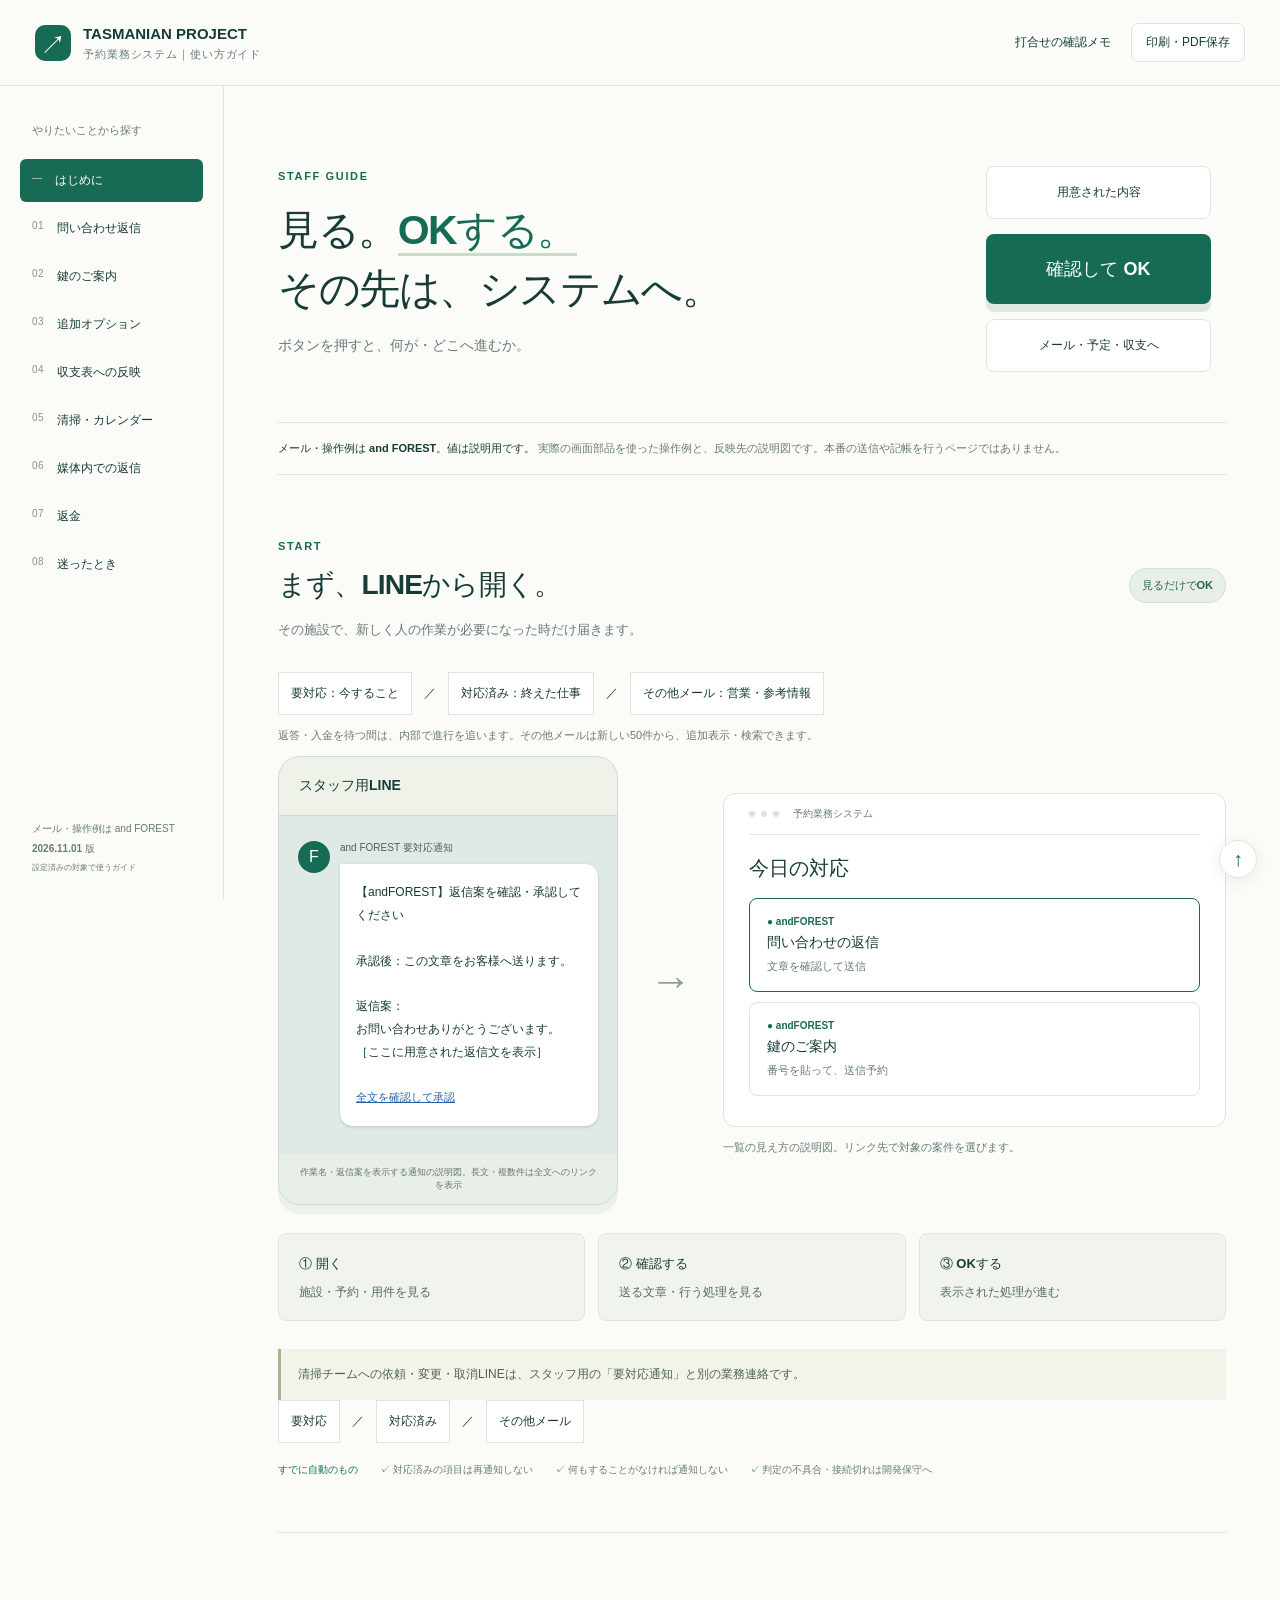
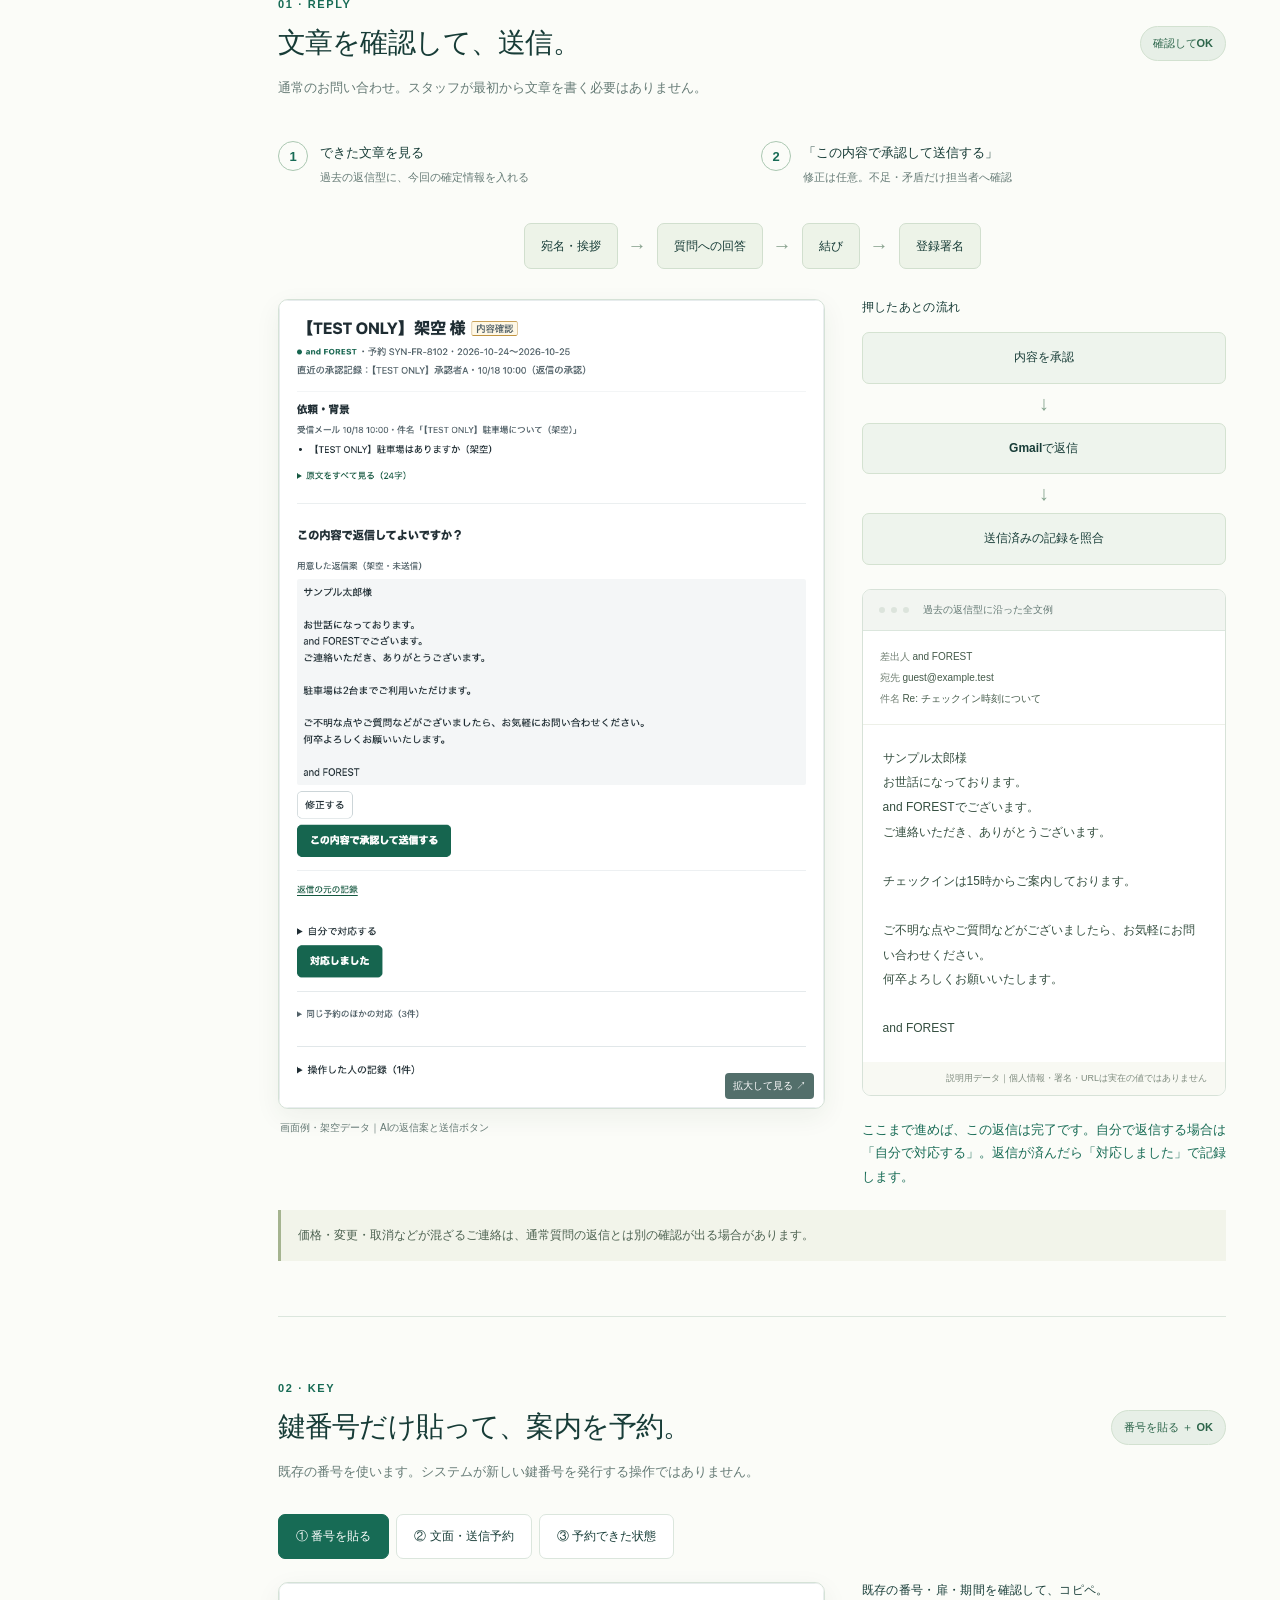
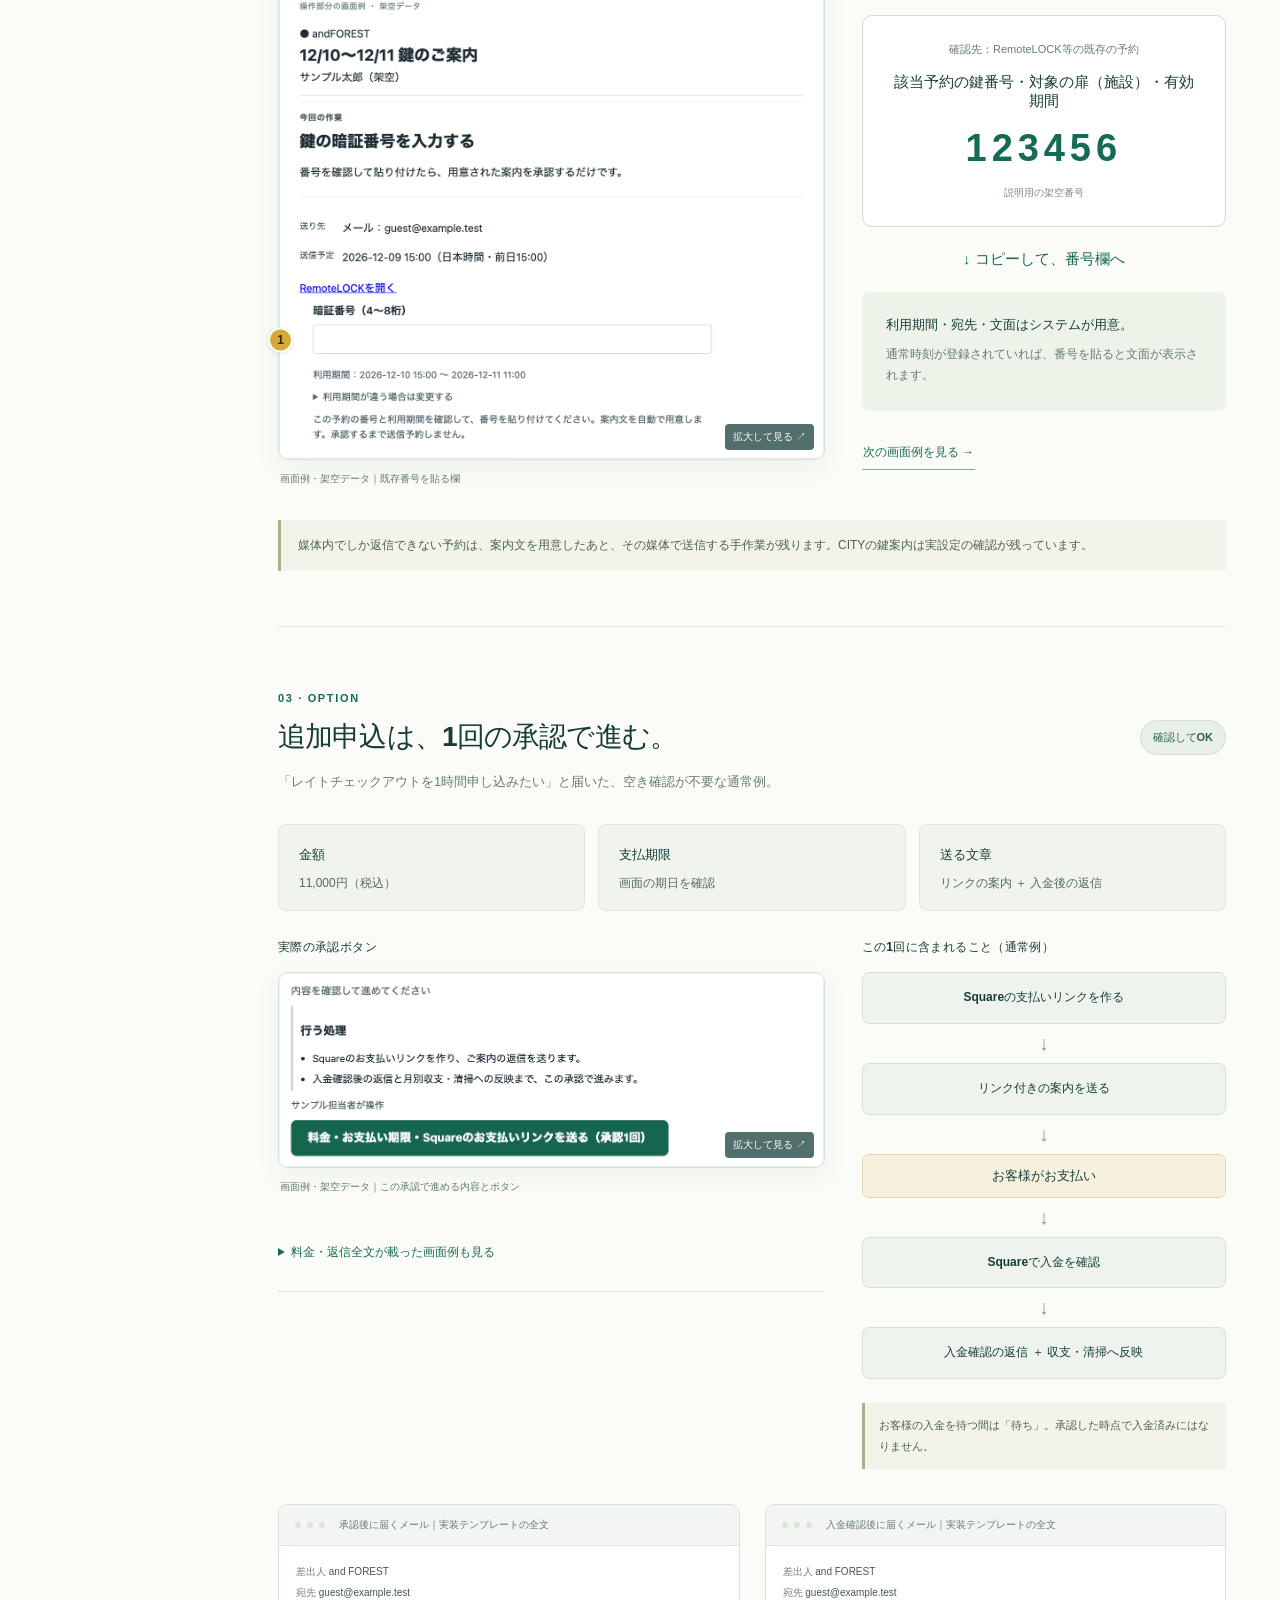
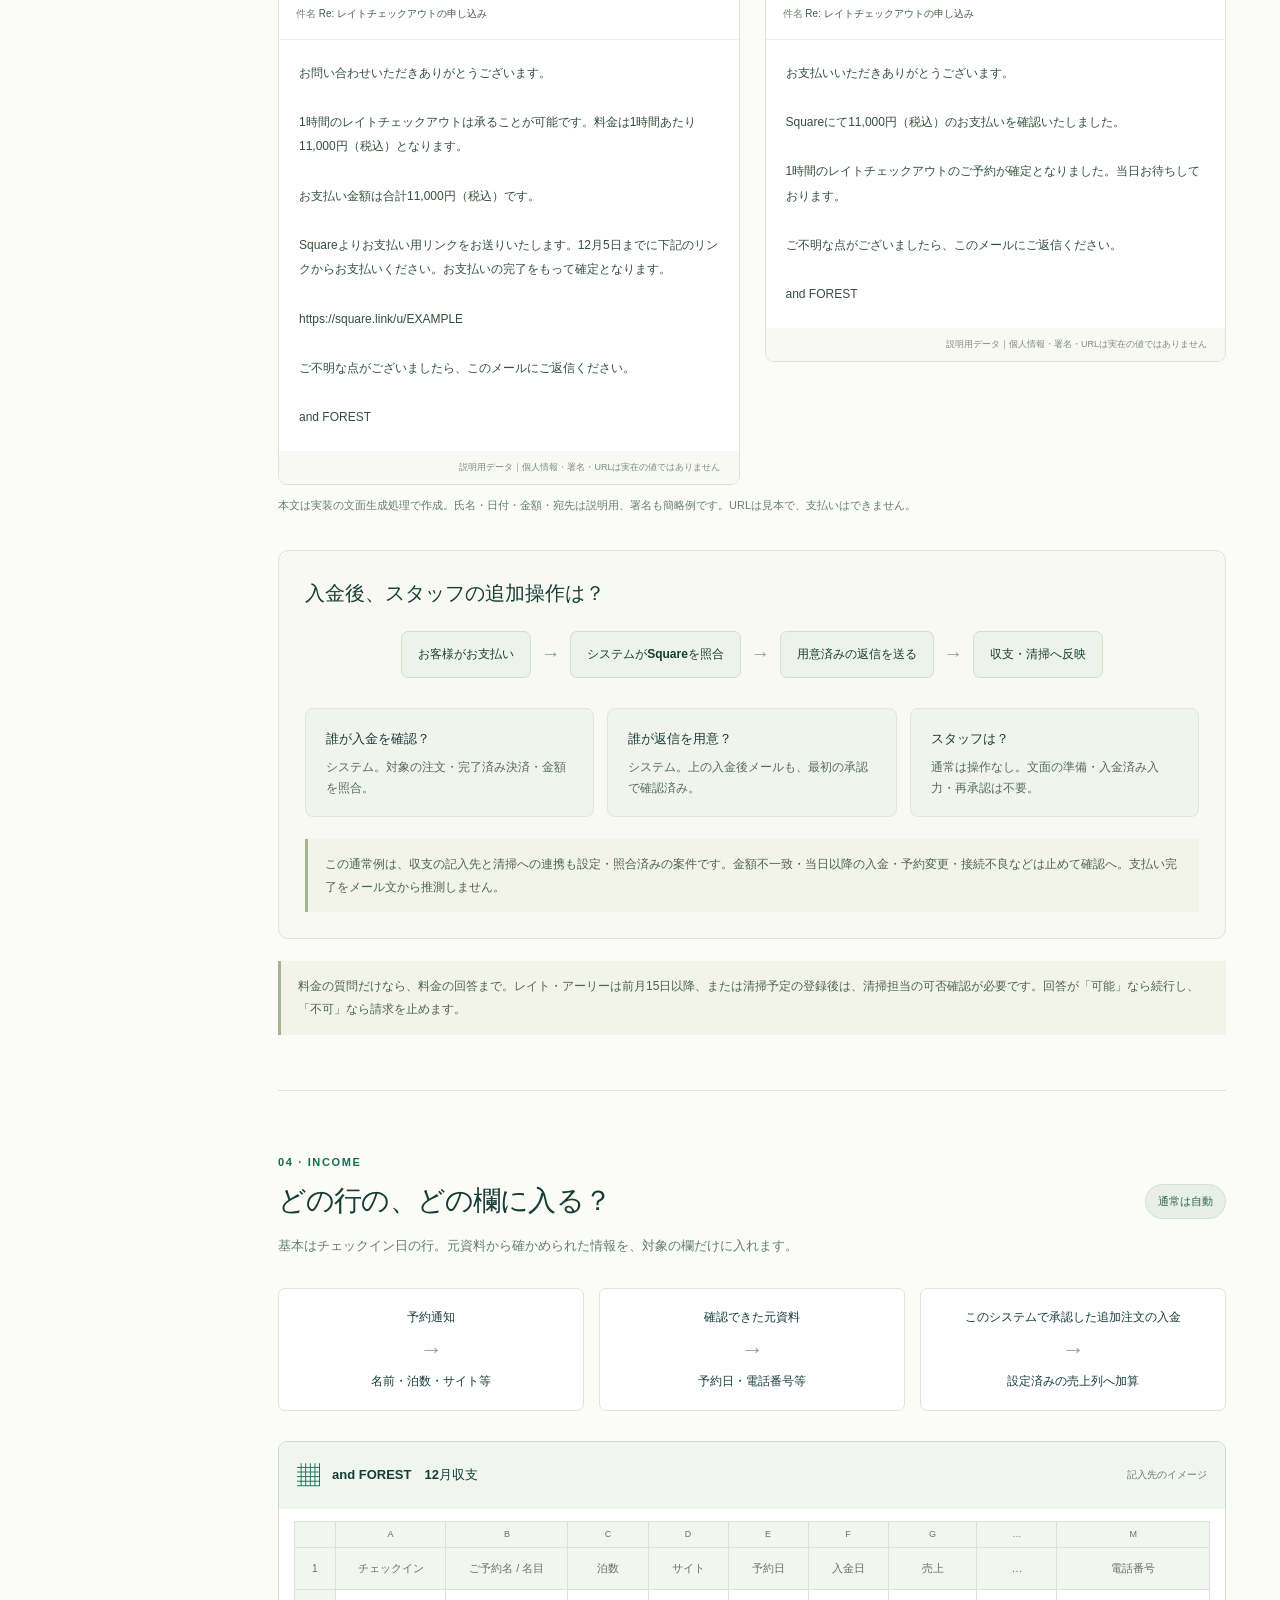
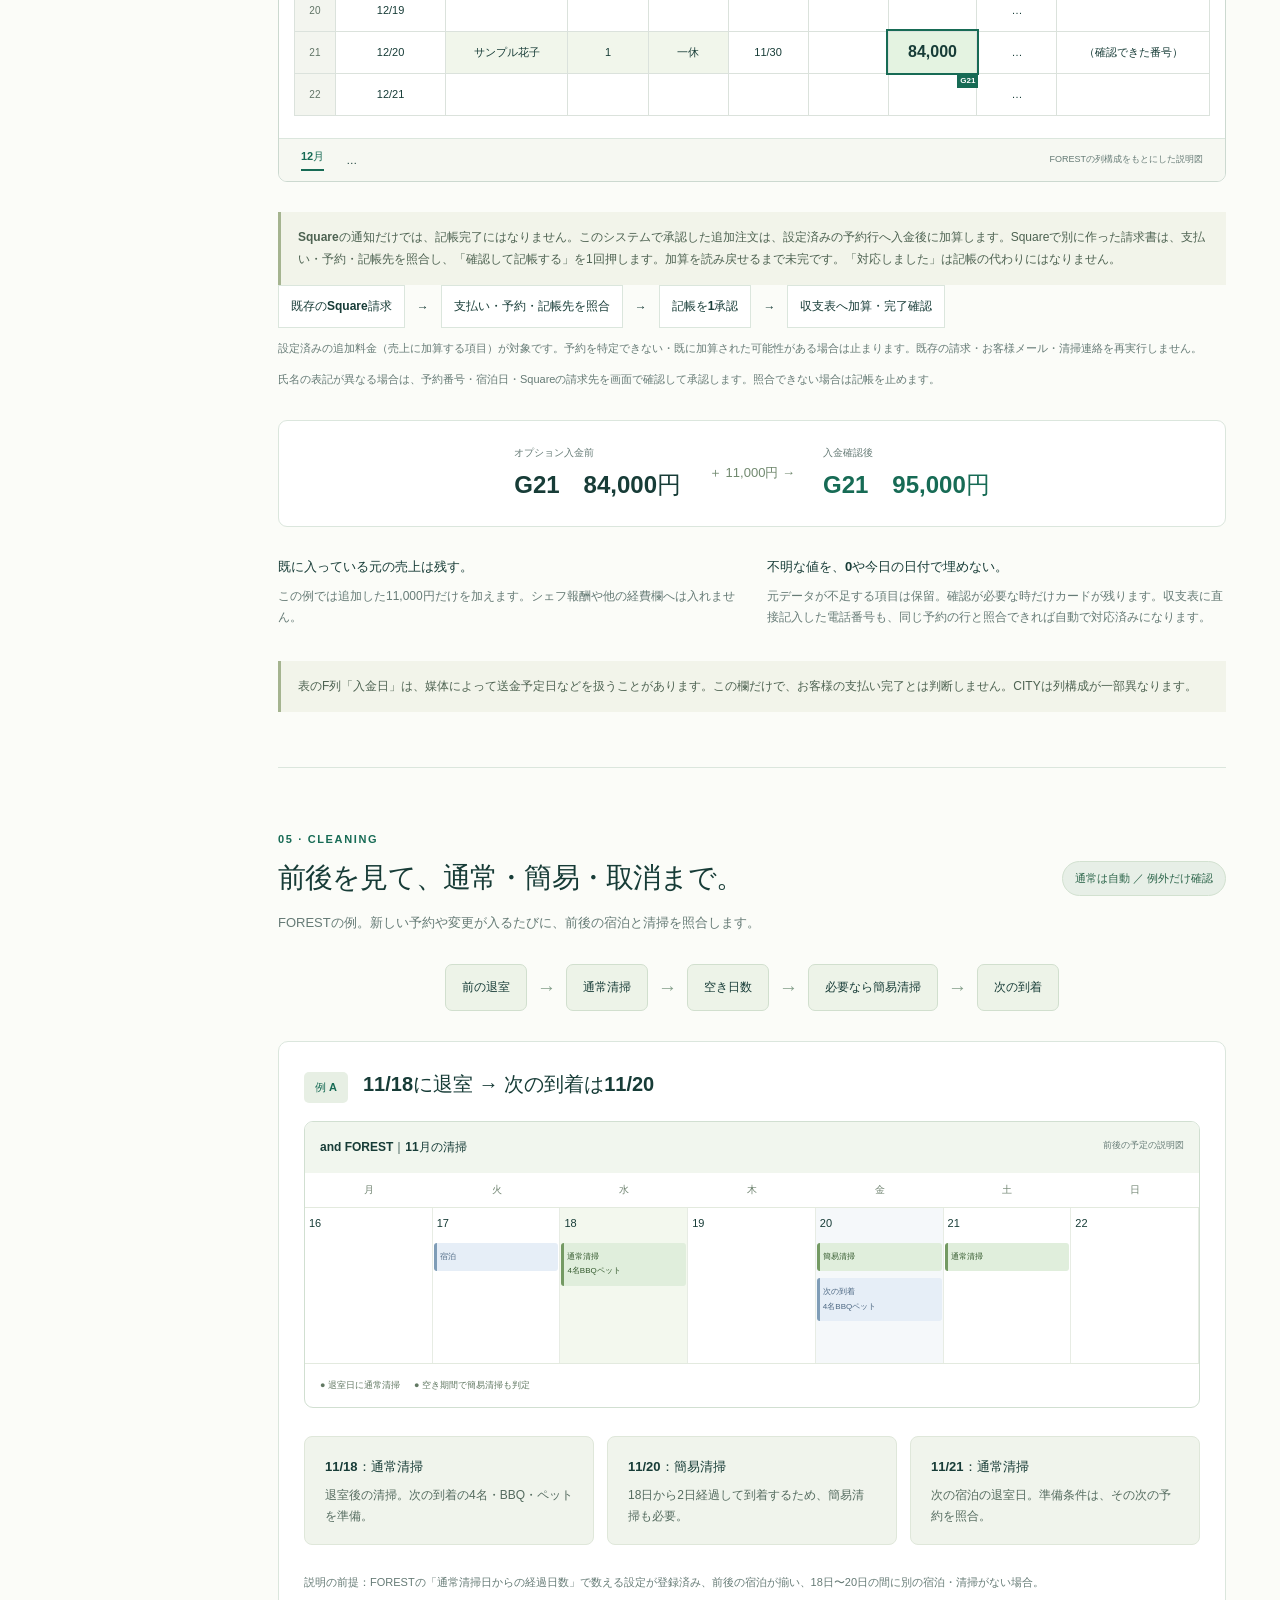
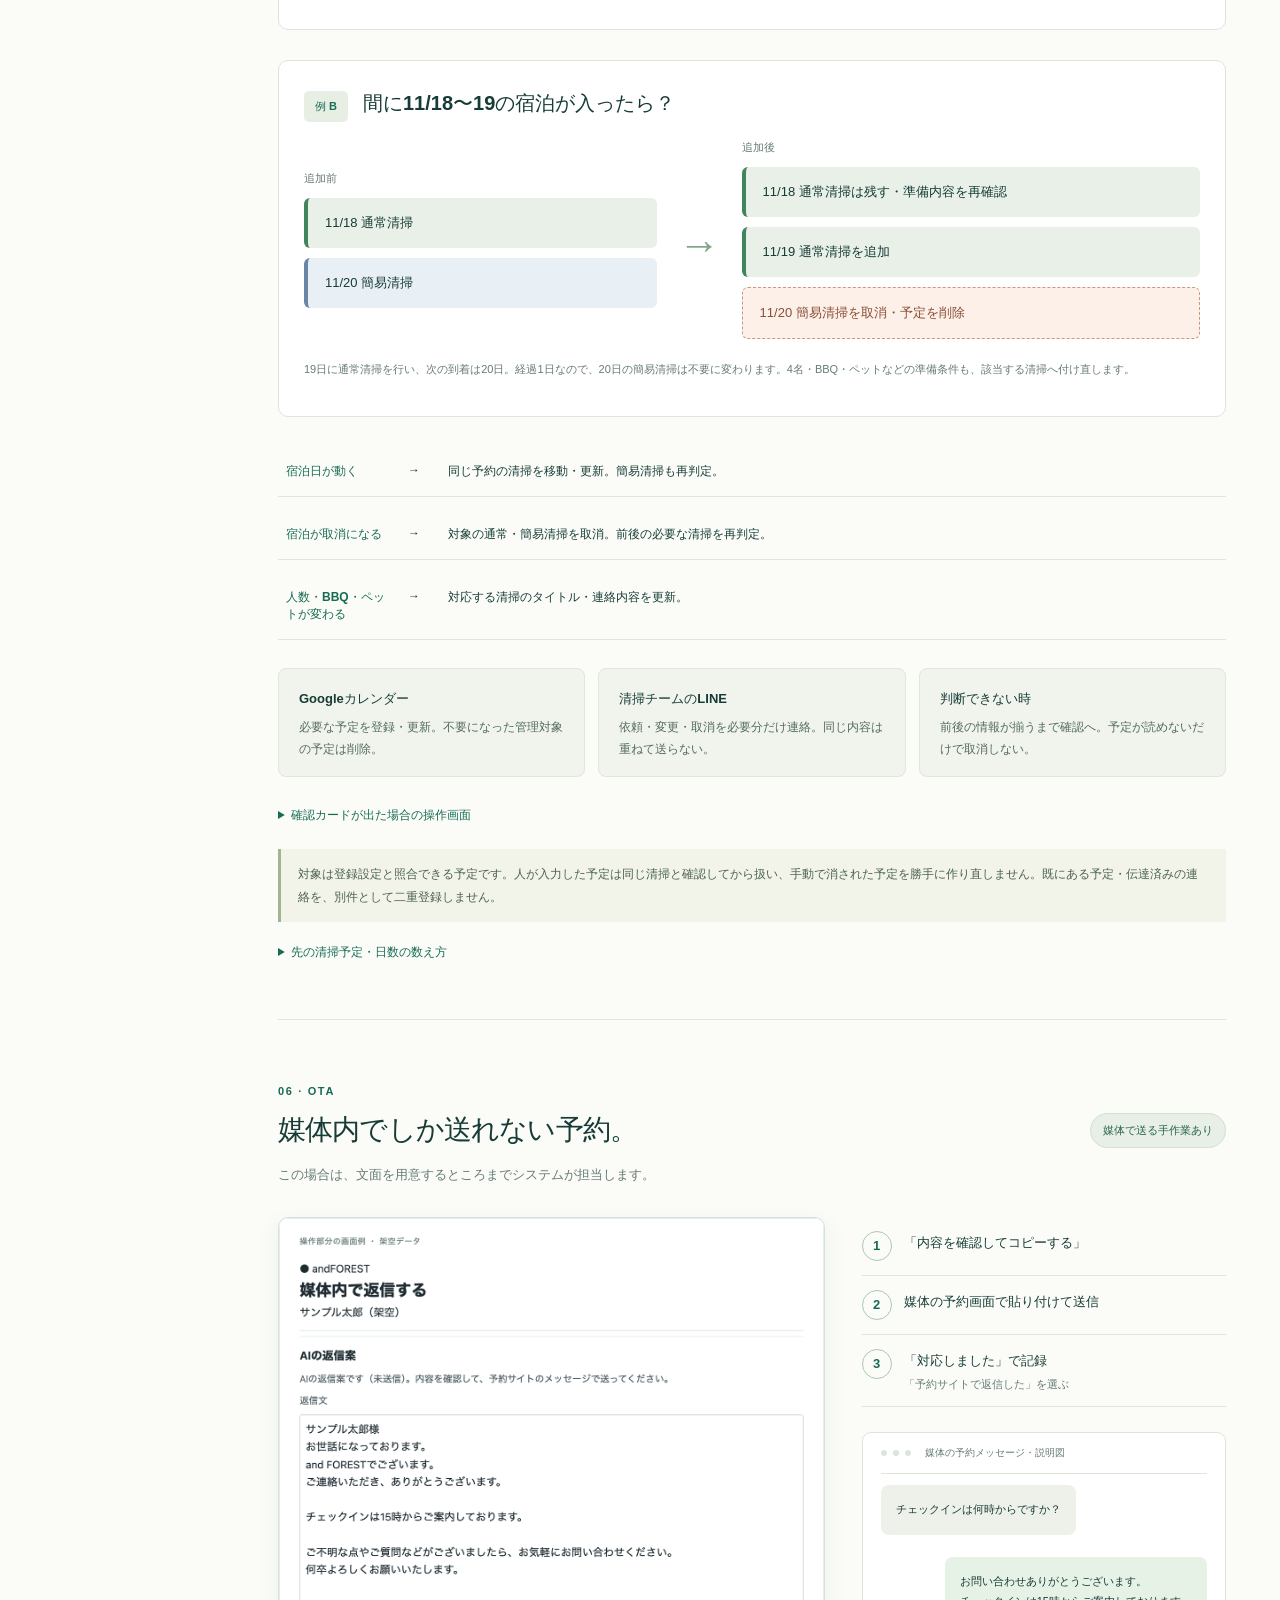
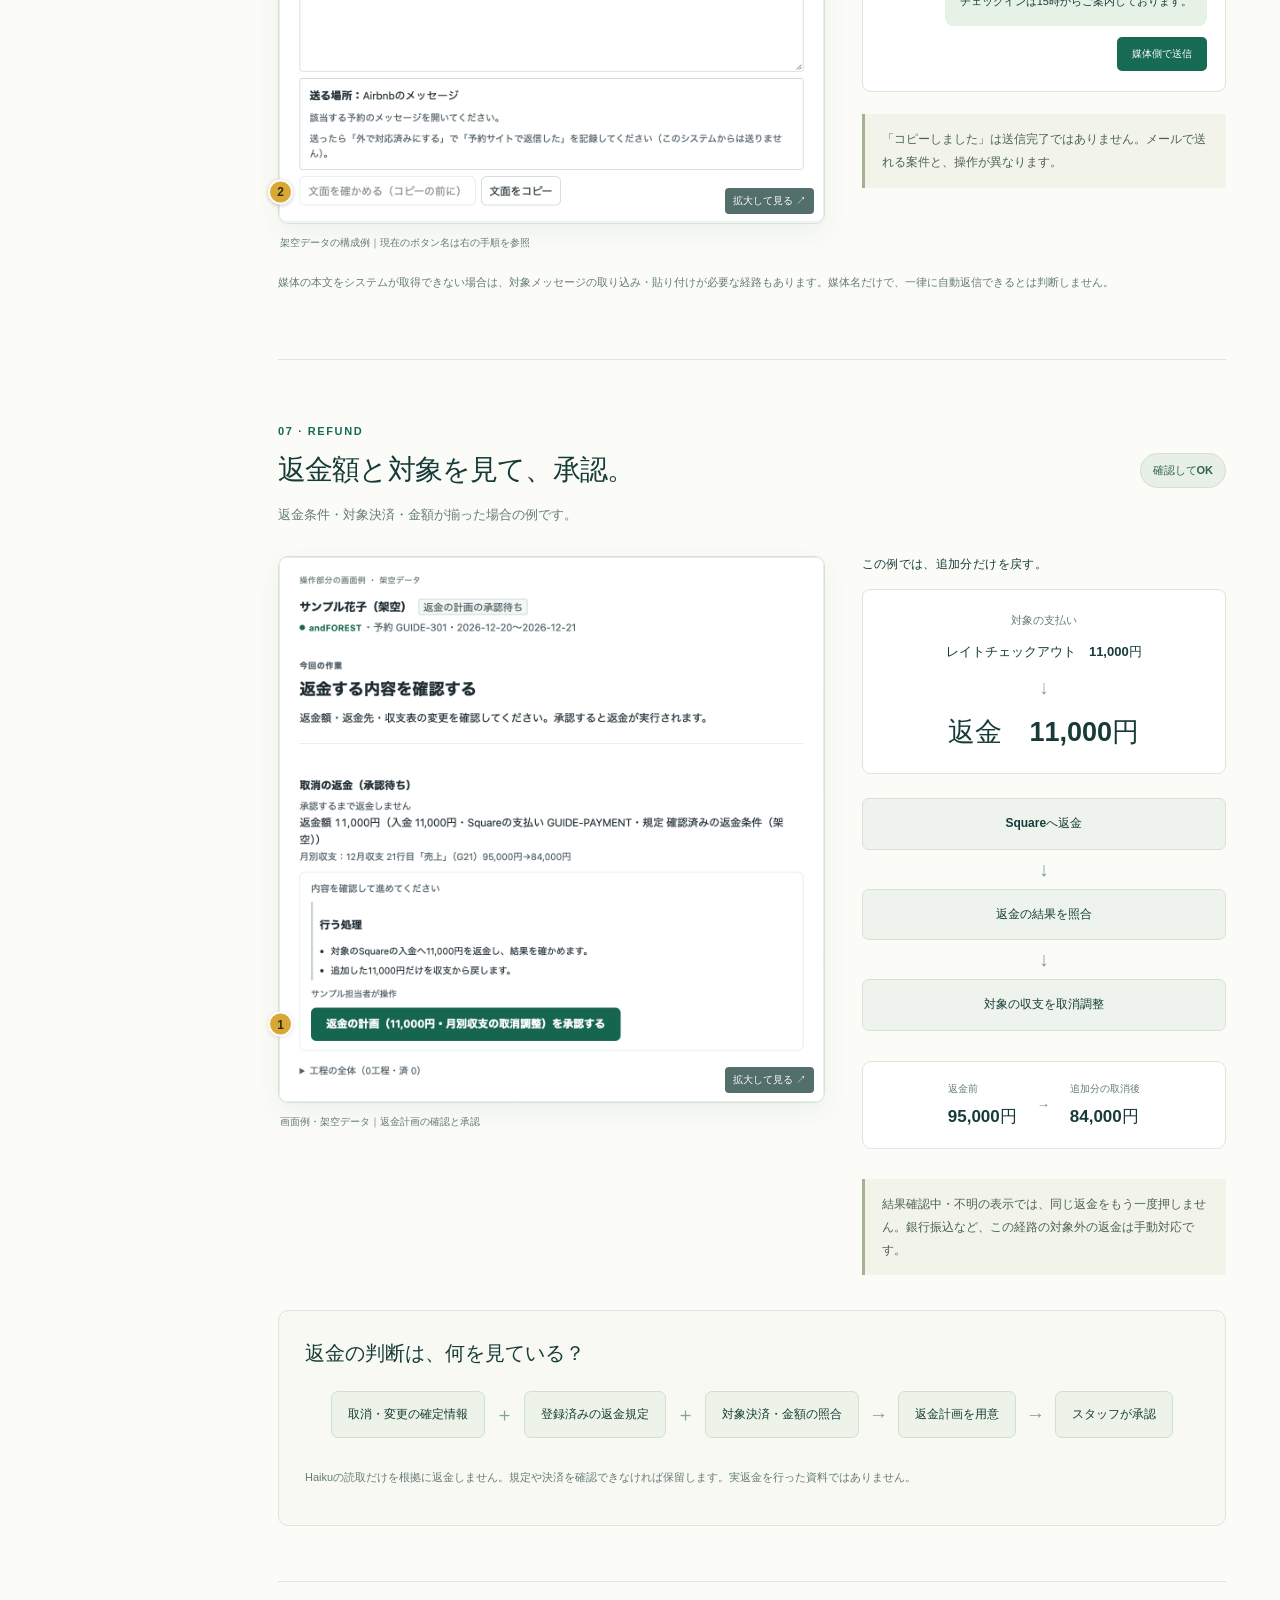
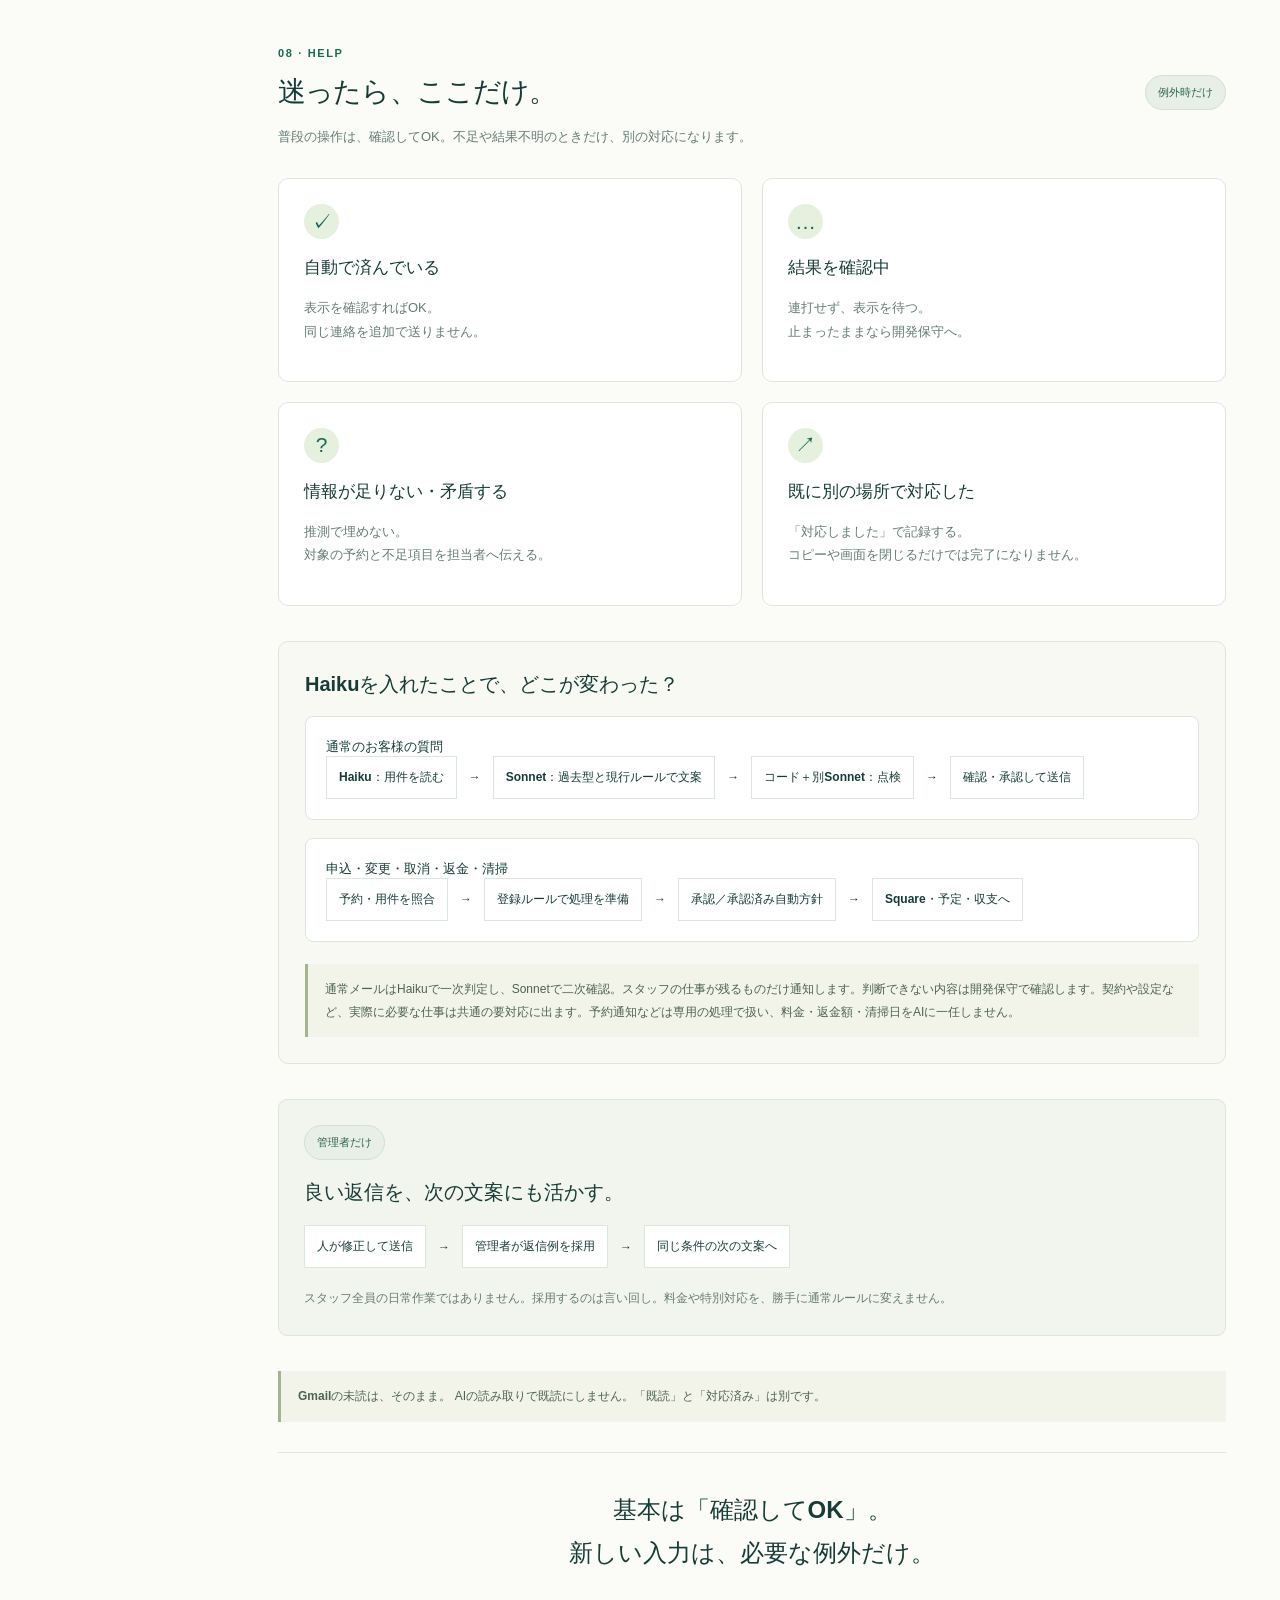
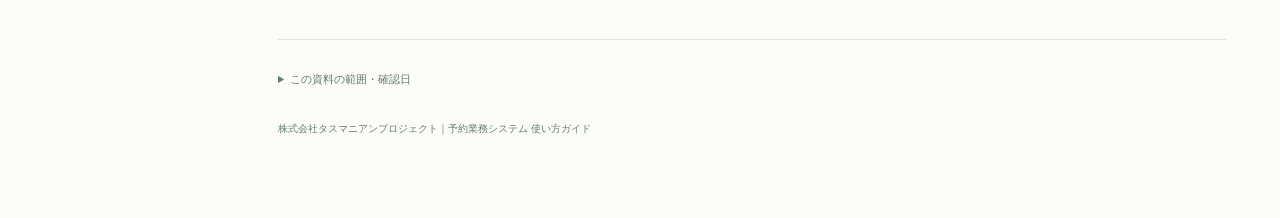
==== commit cd692409: "docs: distinguish work routing and verified scope in staff guide" ====
--- a/index.html
+++ b/index.html
@@ -1 +1 @@
-<!doctype html><html lang="ja"><head><meta charset="utf-8"><meta name="viewport" content="width=device-width,initial-scale=1"><meta name="color-scheme" content="light"><title>画像でわかる使い方｜株式会社タスマニアンプロジェクト</title><link rel="stylesheet" href="guide.css"><script defer src="guide.js"></script><meta name="robots" content="noindex,nofollow,noarchive"></head><body><header class="top"><a href="#start" class="brand"><span class="brand-icon">↗</span><span>TASMANIAN PROJECT<small>予約業務システム｜使い方ガイド</small></span></a><div class="top-actions"><a href="meeting.html">打合せの確認メモ</a><button id="print">印刷・PDF保存</button></div></header><aside class="sidebar"><p class="nav-label">やりたいことから探す</p><nav><a href="#start"><span>—</span>はじめに</a><a href="#reply"><span>01</span>問い合わせ返信</a><a href="#key"><span>02</span>鍵のご案内</a><a href="#option"><span>03</span>追加オプション</a><a href="#income"><span>04</span>収支表への反映</a><a href="#cleaning"><span>05</span>清掃・カレンダー</a><a href="#media"><span>06</span>媒体内での返信</a><a href="#refund"><span>07</span>返金</a><a href="#help"><span>08</span>迷ったとき</a></nav><div class="sidebar-foot">メール・操作例は and FOREST<br><b>2026.11.01 版</b><small>設定済みの対象で使うガイド</small></div></aside><main><div class="hero"><div><span class="eyebrow">STAFF GUIDE</span><h1>見る。<em>OKする。</em><br>その先は、システムへ。</h1><p>ボタンを押すと、何が・どこへ進むか。</p></div><div class="hero-route"><span>用意された内容</span><b>確認して OK</b><span>メール・予定・収支へ</span></div></div><div class="sample-notice"><b>メール・操作例は and FOREST。値は説明用です。</b> 実際の画面部品を使った操作例と、反映先の説明図です。本番の送信や記帳を行うページではありません。</div><section id="start" class="chapter"><div class="chapter-head"><div><div class="eyebrow">START</div><h2>まず、LINEから開く。</h2><p>その施設で、新しく人の作業が必要になった時だけ届きます。</p></div><span class="mode">見るだけでOK</span></div><div class="mini-chain"><b>要対応：今すること</b><span>／</span><b>対応済み：終えた仕事</b><span>／</span><b>その他メール：営業・参考情報</b></div><p class="micro">返答・入金を待つ間は、内部で進行を追います。その他メールは新しい50件から、追加表示・検索できます。</p><div class="start-flow"><div class="phone"><div class="phonebar">スタッフ用LINE</div><div class="chat"><div class="chatavatar">F</div><div><div class="chatname">and FOREST 要対応通知</div><div class="bubble">【andFOREST】返信案を確認・承認してください<br><br>承認後：この文章をお客様へ送ります。<br><br>返信案：<br>お問い合わせありがとうございます。<br>［ここに用意された返信文を表示］<br><br><u>全文を確認して承認</u></div></div></div><div class="phonefoot">作業名・返信案を表示する通知の説明図。長文・複数件は全文へのリンクを表示</div></div><div class="handoff-arrow" aria-hidden="true">→</div><div class="start-right"><div class="system-window"><div class="window"><i></i><i></i><i></i><span>予約業務システム</span></div><h3>今日の対応</h3><div class="task"><span>● andFOREST</span><b>問い合わせの返信</b><small>文章を確認して送信</small></div><div class="task ghost"><span>● andFOREST</span><b>鍵のご案内</b><small>番号を貼って、送信予約</small></div></div><p class="micro">一覧の見え方の説明図。リンク先で対象の案件を選びます。</p></div></div><div class="three"><div><b>① 開く</b><p>施設・予約・用件を見る</p></div><div><b>② 確認する</b><p>送る文章・行う処理を見る</p></div><div><b>③ OKする</b><p>表示された処理が進む</p></div></div><div class="note">清掃チームへの依頼・変更・取消LINEは、スタッフ用の「要対応通知」と別の業務連絡です。</div><div class="mini-chain"><b>要対応</b><span>／</span><b>対応済み</b><span>／</span><b>その他メール</b></div><div class="auto-strip"><b>すでに自動のもの</b><span>対応済みの項目は再通知しない</span><span>何もすることがなければ通知しない</span><span>予約の判定・接続設定の確認は管理者へ</span></div></section><section id="reply" class="chapter"><div class="chapter-head"><div><div class="eyebrow">01 · REPLY</div><h2>文章を確認して、送信。</h2><p>通常のお問い合わせ。スタッフが最初から文章を書く必要はありません。</p></div><span class="mode">確認してOK</span></div><div class="steps"><div class="step"><b>1</b><span><strong>できた文章を見る</strong><small>過去の返信型に、今回の確定情報を入れる</small></span></div><div class="step"><b>2</b><span><strong>「この内容で承認して送信する」</strong><small>修正は任意。不足・矛盾は管理者へ</small></span></div></div><div class="reply-shape"><b>宛名・挨拶</b><span>→</span><b>質問への回答</b><span>→</span><b>結び</b><span>→</span><b>登録署名</b></div><div class="story-grid"><div><figure class="screen"><button class="zoom" data-image="images/question.png" aria-label="AIの返信案と送信ボタンを拡大"><img src="images/question.png" width="880" height="1306" alt="AIの返信案と送信ボタン" loading="lazy"><span class="enlarge">拡大して見る ↗</span></button><figcaption>画面例・架空データ｜AIの返信案と送信ボタン</figcaption></figure></div><div class="result"><div class="result-title">押したあとの流れ</div><div class="chain"><b>内容を承認</b><span>↓</span><b>Gmailで返信</b><span>↓</span><b>送信済みの記録を照合</b></div><div class="mail output"><div class="window"><i></i><i></i><i></i><span>過去の返信型に沿った全文例</span></div><div class="mailmeta">差出人 <b>and FOREST</b><br>宛先 <b>guest@example.test</b><br>件名 <b>Re: チェックイン時刻について</b></div><div class="mailbody">サンプル太郎様<br>お世話になっております。<br>and FORESTでございます。<br>ご連絡いただき、ありがとうございます。<br><br>チェックインは15時からご案内しております。<br><br>ご不明な点やご質問などがございましたら、お気軽にお問い合わせください。<br>何卒よろしくお願いいたします。<br><br>and FOREST</div><div class="sample-stamp">説明用データ｜個人情報・署名・URLは実在の値ではありません</div></div><p class="result-end">ここまで進めば、この返信は完了です。自分で返信する場合は「自分で対応する」。返信が済んだら「対応しました」で記録します。</p></div></div><div class="note">価格・変更・取消などが混ざるご連絡は、通常質問の返信とは別の確認が出る場合があります。</div></section><section id="key" class="chapter"><div class="chapter-head"><div><div class="eyebrow">02 · KEY</div><h2>鍵番号だけ貼って、<wbr>案内を予約。</h2><p>既存の番号を使います。システムが新しい鍵番号を発行する操作ではありません。</p></div><span class="mode">番号を貼る ＋ OK</span></div><div class="switcher" role="tablist" aria-label="鍵案内の説明画面"><button role="tab" aria-selected="true" data-show="key-entry-panel">① 番号を貼る</button><button role="tab" aria-selected="false" data-show="key-preview-panel">② 文面・送信予約</button><button role="tab" aria-selected="false" data-show="key-scheduled-panel">③ 予約できた状態</button></div><div class="switch-panel" id="key-entry-panel"><div class="story-grid"><div><figure class="screen"><button class="zoom" data-image="images/key-entry.png" aria-label="既存番号を貼る欄を拡大"><img src="images/key-entry.png" width="820" height="718" alt="既存番号を貼る欄" loading="lazy"><span class="pin" style="top:74.87%">1</span><span class="enlarge">拡大して見る ↗</span></button><figcaption>画面例・架空データ｜既存番号を貼る欄</figcaption></figure></div><div class="result"><div class="result-title">既存の番号・扉・期間を確認して、コピペ。</div><div class="existing-key"><small>確認先：RemoteLOCK等の既存の予約</small><b>該当予約の鍵番号・対象の扉（施設）・有効期間</b><strong>123456</strong><em>説明用の架空番号</em></div><div class="big-arrow">↓ コピーして、番号欄へ</div><div class="benefit"><b>利用期間・宛先・文面はシステムが用意。</b><p>通常時刻が登録されていれば、番号を貼ると文面が表示されます。</p></div><button class="next-explain" data-next-panel="key-preview-panel">次の画面例を見る →</button></div></div></div><div class="switch-panel" id="key-preview-panel" hidden><div class="story-grid"><div><figure class="screen"><button class="zoom" data-image="images/key-preview.png" aria-label="送る内容の確認と送信予約を拡大"><img src="images/key-preview.png" width="820" height="998" alt="送る内容の確認と送信予約" loading="lazy"><span class="pin" style="top:65.03%">2</span><span class="pin" style="top:85.21%">3</span><span class="enlarge">拡大して見る ↗</span></button><figcaption>画面例・架空データ｜送る内容の確認と送信予約</figcaption></figure></div><div class="result"><div class="result-title">送信前は、ここを確認。</div><div class="three-checks"><b>宛先</b><b>対象施設</b><b>鍵番号</b><b>使える期間</b></div><p class="micro">表示される利用期間と、実際の鍵の有効期間を確かめます。</p><div class="action-crop"><figure class="screen"><button class="zoom" data-image="images/key-action.png" aria-label="実際の送信予約ボタンを拡大"><img src="images/key-action.png" width="170" height="44" alt="実際の送信予約ボタン" loading="lazy"><span class="enlarge">拡大して見る ↗</span></button><figcaption>画面例・架空データ｜実際の送信予約ボタン</figcaption></figure></div><div class="chain"><b>この内容で送信予約</b><span>↓</span><b>システム内で送信待ち</b><span>↓</span><b>表示の時刻にGmailから自動送信</b></div><div class="timecard"><small>この例の送信予定</small><strong>12/9　15:00</strong><span>12/10到着の前日</span></div><button class="next-explain" data-next-panel="key-scheduled-panel">予約できた画面例を見る →</button></div></div></div><div class="switch-panel" id="key-scheduled-panel" hidden><div class="story-grid"><div><figure class="screen"><button class="zoom" data-image="images/key-scheduled.png" aria-label="送信予約済みの画面を拡大"><img src="images/key-scheduled.png" width="820" height="584" alt="送信予約済みの画面" loading="lazy"><span class="enlarge">拡大して見る ↗</span></button><figcaption>画面例・架空データ｜送信予約済みの画面</figcaption></figure></div><div class="result"><div class="complete-mark">✓</div><h3>送信時刻に、もう一度押さなくてOK。</h3><p>「送信予約済み」の表示を確認します。</p><p class="note">ここで予約するのはシステム内の送信です。Gmailの「送信予定」フォルダに並ぶ予約とは別です。</p></div></div></div><div class="note">媒体内でしか返信できない予約は、案内文を用意したあと、その媒体で送信する手作業が残ります。CITYの鍵案内は実設定の確認が残っています。</div></section><section id="option" class="chapter"><div class="chapter-head"><div><div class="eyebrow">03 · OPTION</div><h2>追加申込は、1回の承認で進む。</h2><p>「レイトチェックアウトを1時間申し込みたい」と届いた、空き確認が不要な通常例。</p></div><span class="mode">確認してOK</span></div><div class="three"><div><b>金額</b><p>11,000円（税込）</p></div><div><b>支払期限</b><p>画面の期日を確認</p></div><div><b>送る文章</b><p>リンクの案内 ＋ 入金後の返信</p></div></div><div class="story-grid"><div><div class="result-title">実際の承認ボタン</div><figure class="screen"><button class="zoom" data-image="images/option-action.png" aria-label="この承認で進める内容とボタンを拡大"><img src="images/option-action.png" width="758" height="270" alt="この承認で進める内容とボタン" loading="lazy"><span class="enlarge">拡大して見る ↗</span></button><figcaption>画面例・架空データ｜この承認で進める内容とボタン</figcaption></figure><details class="full-screen"><summary>料金・返信全文が載った画面例も見る</summary><figure class="screen"><button class="zoom" data-image="images/option.png" aria-label="料金案内と入金後の返信を拡大"><img src="images/option.png" width="820" height="1748" alt="料金案内と入金後の返信" loading="lazy"><span class="pin" style="top:53.70%">1</span><span class="pin" style="top:93.32%">2</span><span class="enlarge">拡大して見る ↗</span></button><figcaption>画面例・架空データ｜料金案内と入金後の返信</figcaption></figure></details></div><div class="result"><div class="result-title">この1回に含まれること（通常例）</div><div class="chain wide"><b>Squareの支払いリンクを作る</b><span>↓</span><b>リンク付きの案内を送る</b><span>↓</span><div class="customer-step">お客様がお支払い</div><span>↓</span><b>Squareで入金を確認</b><span>↓</span><b>入金確認の返信 ＋ 収支・清掃へ反映</b></div><div class="note compact">お客様の入金を待つ間は「待ち」。承認した時点で入金済みにはなりません。</div></div></div><div class="outcomes"><div><div class="mail output"><div class="window"><i></i><i></i><i></i><span>承認後に届くメール｜実装テンプレートの全文</span></div><div class="mailmeta">差出人 <b>and FOREST</b><br>宛先 <b>guest@example.test</b><br>件名 <b>Re: レイトチェックアウトの申し込み</b></div><div class="mailbody">お問い合わせいただきありがとうございます。<br><br>1時間のレイトチェックアウトは承ることが可能です。料金は1時間あたり11,000円（税込）となります。<br><br>お支払い金額は合計11,000円（税込）です。<br><br>Squareよりお支払い用リンクをお送りいたします。12月5日までに下記のリンクからお支払いください。お支払いの完了をもって確定となります。<br><br>https://square.link/u/EXAMPLE<br><br>ご不明な点がございましたら、このメールにご返信ください。<br><br>and FOREST</div><div class="sample-stamp">説明用データ｜個人情報・署名・URLは実在の値ではありません</div></div></div><div><div class="mail output"><div class="window"><i></i><i></i><i></i><span>入金確認後に届くメール｜実装テンプレートの全文</span></div><div class="mailmeta">差出人 <b>and FOREST</b><br>宛先 <b>guest@example.test</b><br>件名 <b>Re: レイトチェックアウトの申し込み</b></div><div class="mailbody">お支払いいただきありがとうございます。<br><br>Squareにて11,000円（税込）のお支払いを確認いたしました。<br><br>1時間のレイトチェックアウトのご予約が確定となりました。当日お待ちしております。<br><br>ご不明な点がございましたら、このメールにご返信ください。<br><br>and FOREST</div><div class="sample-stamp">説明用データ｜個人情報・署名・URLは実在の値ではありません</div></div></div></div><p class="micro">本文は実装の文面生成処理で作成。氏名・日付・金額・宛先は説明用、署名も簡略例です。URLは見本で、支払いはできません。</p><div class="automation-after"><h3>入金後、スタッフの追加操作は？</h3><div class="reply-shape"><b>お客様がお支払い</b><span>→</span><b>システムがSquareを照合</b><span>→</span><b>用意済みの返信を送る</b><span>→</span><b>収支・清掃へ反映</b></div><div class="three"><div><b>誰が入金を確認？</b><p>システム。対象の注文・完了済み決済・金額を照合。</p></div><div><b>誰が返信を用意？</b><p>システム。上の入金後メールも、最初の承認で確認済み。</p></div><div><b>スタッフは？</b><p>通常は操作なし。文面の準備・入金済み入力・再承認は不要。</p></div></div><div class="note">この通常例は、収支の記入先と清掃への連携も設定・照合済みの案件です。金額不一致・当日以降の入金・予約変更・接続不良などは止めて確認へ。支払い完了をメール文から推測しません。</div></div><div class="note">料金の質問だけなら、料金の回答まで。レイト・アーリーは前月15日以降、または清掃予定の登録後は、清掃担当の可否確認が必要です。回答が「可能」なら続行し、「不可」なら請求を止めます。</div></section><section id="income" class="chapter"><div class="chapter-head"><div><div class="eyebrow">04 · INCOME</div><h2>どの行の、どの欄に入る？</h2><p>基本はチェックイン日の行。元資料から確かめられた情報を、対象の欄だけに入れます。</p></div><span class="mode">通常は自動</span></div><div class="field-map"><div>予約通知 <span>→</span> <b>名前・泊数・サイト等</b></div><div>確認できた元資料 <span>→</span> <b>予約日・電話番号等</b></div><div>このシステムで承認した追加注文の入金 <span>→</span> <b>設定済みの売上列へ加算</b></div></div><div class="sheet output"><div class="sheetbar"><span class="sheeticon">▦</span><b>and FOREST　12月収支</b><span>記入先のイメージ</span></div><div class="sheet-scroll"><table><thead><tr><th></th><th>A</th><th>B</th><th>C</th><th>D</th><th>E</th><th>F</th><th>G</th><th>…</th><th>M</th></tr><tr><th>1</th><th>チェックイン</th><th>ご予約名 / 名目</th><th>泊数</th><th>サイト</th><th>予約日</th><th>入金日</th><th>売上</th><th>…</th><th>電話番号</th></tr></thead><tbody><tr><th>20</th><td>12/19</td><td></td><td></td><td></td><td></td><td></td><td></td><td>…</td><td></td></tr><tr><th>21</th><td>12/20</td><td class="tint">サンプル花子</td><td class="tint">1</td><td class="tint">一休</td><td>11/30</td><td></td><td class="selected" data-cell="G21">84,000<span>G21</span></td><td>…</td><td>（確認できた番号）</td></tr><tr><th>22</th><td>12/21</td><td></td><td></td><td></td><td></td><td></td><td></td><td>…</td><td></td></tr></tbody></table></div><div class="sheet-tabs"><b>12月</b><span>…</span><em>FORESTの列構成をもとにした説明図</em></div></div><div class="note"><b>Squareの通知だけでは、記帳完了にはなりません。</b>このシステムで承認した追加注文は、設定済みの予約行へ入金後に加算します。Squareで別に作った請求書は、支払い・予約・記帳先を照合し、「確認して記帳する」を1回押します。加算を読み戻せるまで未完です。「対応しました」は記帳の代わりにはなりません。</div><div class="mini-chain"><b>既存のSquare請求</b><span>→</span><b>支払い・予約・記帳先を照合</b><span>→</span><b>記帳を1承認</b><span>→</span><b>収支表へ加算・完了確認</b></div><p class="micro">設定済みの追加料金（売上に加算する項目）が対象です。予約を特定できない・既に加算された可能性がある場合は止まります。既存の請求・お客様メール・清掃連絡を再実行しません。</p><p class="micro">氏名の表記が異なる場合は、予約番号・宿泊日・Squareの請求先を画面で確認して承認します。照合できない場合は記帳を止めます。</p><div class="ledger-change"><div><small>オプション入金前</small><strong>G21　84,000円</strong></div><span>＋ 11,000円 →</span><div class="paid"><small>入金確認後</small><strong>G21　95,000円</strong></div></div><div class="two-notes"><div><b>既に入っている元の売上は残す。</b><p>この例では追加した11,000円だけを加えます。シェフ報酬や他の経費欄へは入れません。</p></div><div><b>不明な値を、0や今日の日付で埋めない。</b><p>元データが不足する項目は保留。確認が必要な時だけカードが残ります。収支表に直接記入した電話番号も、同じ予約の行と照合できれば自動で対応済みになります。</p></div></div><div class="note">表のF列「入金日」は、媒体によって送金予定日などを扱うことがあります。この欄だけで、お客様の支払い完了とは判断しません。CITYは列構成が一部異なります。</div></section><section id="cleaning" class="chapter"><div class="chapter-head"><div><div class="eyebrow">05 · CLEANING</div><h2>前後を見て、通常・簡易・取消まで。</h2><p>FORESTの例。新しい予約や変更が入るたびに、前後の宿泊と清掃を照合します。</p></div><span class="mode">通常は自動 ／ 例外だけ確認</span></div><div class="reply-shape"><b>前の退室</b><span>→</span><b>通常清掃</b><span>→</span><b>空き日数</b><span>→</span><b>必要なら簡易清掃</b><span>→</span><b>次の到着</b></div><div class="clean-case"><div class="case-heading"><b>例 A</b><h3>11/18に退室 → 次の到着は11/20</h3></div><div class="calendar output"><div class="calendarbar"><b>and FOREST｜11月の清掃</b><span>前後の予定の説明図</span></div><div class="weekhead"><span>月</span><span>火</span><span>水</span><span>木</span><span>金</span><span>土</span><span>日</span></div><div class="week"><div>16</div><div>17<em class="stay-event">宿泊</em></div><div class="clean-day">18<em class="clean-event">通常清掃<br>4名BBQペット</em></div><div>19</div><div class="arrival-day">20<em class="clean-event">簡易清掃</em><em class="stay-event">次の到着<br>4名BBQペット</em></div><div>21<em class="clean-event">通常清掃</em></div><div>22</div></div><div class="calendar-key"><span>● 退室日に通常清掃</span><span>● 空き期間で簡易清掃も判定</span></div></div><div class="three"><div><b>11/18：通常清掃</b><p>退室後の清掃。次の到着の4名・BBQ・ペットを準備。</p></div><div><b>11/20：簡易清掃</b><p>18日から2日経過して到着するため、簡易清掃も必要。</p></div><div><b>11/21：通常清掃</b><p>次の宿泊の退室日。準備条件は、その次の予約を照合。</p></div></div><p class="micro">説明の前提：FORESTの「通常清掃日からの経過日数」で数える設定が登録済み、前後の宿泊が揃い、18日〜20日の間に別の宿泊・清掃がない場合。</p></div><div class="clean-case"><div class="case-heading"><b>例 B</b><h3>間に11/18〜19の宿泊が入ったら？</h3></div><div class="before-after"><div><small>追加前</small><div class="event-pill normal">11/18 通常清掃</div><div class="event-pill simple">11/20 簡易清掃</div></div><span class="handoff-arrow">→</span><div><small>追加後</small><div class="event-pill normal">11/18 通常清掃は残す・準備内容を再確認</div><div class="event-pill normal">11/19 通常清掃を追加</div><div class="event-pill removed">11/20 簡易清掃を取消・予定を削除</div></div></div><p class="micro">19日に通常清掃を行い、次の到着は20日。経過1日なので、20日の簡易清掃は不要に変わります。4名・BBQ・ペットなどの準備条件も、該当する清掃へ付け直します。</p></div><div class="change-rows"><div><b>宿泊日が動く</b><span>→</span><strong>同じ予約の清掃を移動・更新。簡易清掃も再判定。</strong></div><div><b>宿泊が取消になる</b><span>→</span><strong>対象の通常・簡易清掃を取消。前後の必要な清掃を再判定。</strong></div><div><b>人数・BBQ・ペットが変わる</b><span>→</span><strong>対応する清掃のタイトル・連絡内容を更新。</strong></div></div><div class="three"><div><b>Googleカレンダー</b><p>必要な予定を登録・更新。不要になった管理対象の予定は削除。</p></div><div><b>清掃チームのLINE</b><p>依頼・変更・取消を必要分だけ連絡。同じ内容は重ねて送らない。</p></div><div><b>判断できない時</b><p>前後の情報が揃うまで確認へ。予定が読めないだけで取消しない。</p></div></div><details class="minor"><summary>確認カードが出た場合の操作画面</summary><div class="story-grid"><div><figure class="screen"><button class="zoom" data-image="images/cleaning.png" aria-label="通常清掃の確認カード（11/18の1件）を拡大"><img src="images/cleaning.png" width="820" height="825" alt="通常清掃の確認カード（11/18の1件）" loading="lazy"><span class="pin" style="top:50.62%">1</span><span class="pin" style="top:85.11%">2</span><span class="enlarge">拡大して見る ↗</span></button><figcaption>画面例・架空データ｜通常清掃の確認カード（11/18の1件）</figcaption></figure></div><div><h3>画面に書かれた処理を確認して、OK。</h3><p class="micro">この画像は11/18の通常清掃1件です。前後の簡易清掃・取消は別の計画として判定・実行されます。</p><div class="note">既にLINEで伝えた分は「伝え済み（LINEは送らない）」で記録。画面に示すカレンダー処理が残る場合があります。</div></div></div></details><div class="note">対象は登録設定と照合できる予定です。人が入力した予定は同じ清掃と確認してから扱い、手動で消された予定を勝手に作り直しません。既にある予定・伝達済みの連絡を、別件として二重登録しません。</div><details class="minor"><summary>先の清掃予定・日数の数え方</summary><p>月次の対象期間に達してから処理します。12/29の清掃を11/15から扱うのは、本人指定の1件の引継ぎ条件です。全予約を前倒しする意味ではありません。上の簡易清掃例は経過日数の設定が前提で、未登録の施設に同じ数え方を勝手に適用しません。</p></details></section><section id="media" class="chapter"><div class="chapter-head"><div><div class="eyebrow">06 · OTA</div><h2>媒体内でしか送れない予約。</h2><p>この場合は、文面を用意するところまでシステムが担当します。</p></div><span class="mode">媒体で送る手作業あり</span></div><div class="story-grid"><div><figure class="screen"><button class="zoom" data-image="images/media.png" aria-label="文面の確認とコピーボタンを拡大"><img src="images/media.png" width="820" height="911" alt="文面の確認とコピーボタン" loading="lazy"><span class="pin" style="top:94.84%">1</span><span class="pin" style="top:94.84%">2</span><span class="enlarge">拡大して見る ↗</span></button><figcaption>架空データの構成例｜現在のボタン名は右の手順を参照</figcaption></figure></div><div class="result"><div class="numbered-actions"><div class="step"><b>1</b><span><strong>「内容を確認してコピーする」</strong></span></div><div class="step"><b>2</b><span><strong>媒体の予約画面で貼り付けて送信</strong></span></div><div class="step"><b>3</b><span><strong>「対応しました」で記録</strong><small>「予約サイトで返信した」を選ぶ</small></span></div></div><div class="ota-window output"><div class="window"><i></i><i></i><i></i><span>媒体の予約メッセージ・説明図</span></div><p class="ota-guest">チェックインは何時からですか？</p><p class="ota-host">お問い合わせありがとうございます。<br>チェックインは15時からご案内しております。</p><span class="send-indicator">媒体側で送信</span></div><div class="note">「コピーしました」は送信完了ではありません。メールで送れる案件と、操作が異なります。</div></div></div><p class="micro">媒体の本文をシステムが取得できない場合は、対象メッセージの取り込み・貼り付けが必要な経路もあります。媒体名だけで、一律に自動返信できるとは判断しません。</p></section><section id="refund" class="chapter"><div class="chapter-head"><div><div class="eyebrow">07 · REFUND</div><h2>返金額と対象を見て、承認。</h2><p>返金条件・対象決済・金額が揃った場合の例です。</p></div><span class="mode">確認してOK</span></div><div class="story-grid"><div><figure class="screen"><button class="zoom" data-image="images/refund.png" aria-label="返金計画の確認と承認を拡大"><img src="images/refund.png" width="820" height="820" alt="返金計画の確認と承認" loading="lazy"><span class="pin" style="top:85.75%">1</span><span class="enlarge">拡大して見る ↗</span></button><figcaption>画面例・架空データ｜返金計画の確認と承認</figcaption></figure></div><div class="result"><div class="result-title">この例では、追加分だけを戻す。</div><div class="moneycard"><small>対象の支払い</small><b>レイトチェックアウト　11,000円</b><span>↓</span><strong>返金　11,000円</strong></div><div class="chain"><b>Squareへ返金</b><span>↓</span><b>返金の結果を照合</b><span>↓</span><b>対象の収支を取消調整</b></div><div class="ledger-change small"><div><small>返金前</small><strong>95,000円</strong></div><span>→</span><div><small>追加分の取消後</small><strong>84,000円</strong></div></div><div class="note">結果確認中・不明の表示では、同じ返金をもう一度押しません。銀行振込など、この経路の対象外の返金は手動対応です。</div></div></div><div class="automation-after"><h3>返金の判断は、何を見ている？</h3><div class="reply-shape"><b>取消・変更の確定情報</b><span>＋</span><b>登録済みの返金規定</b><span>＋</span><b>対象決済・金額の照合</b><span>→</span><b>返金計画を用意</b><span>→</span><b>スタッフが承認</b></div><p class="micro">Haikuの読取だけを根拠に返金しません。規定や決済を確認できなければ保留します。実返金を行った資料ではありません。</p></div></section><section id="help" class="chapter"><div class="chapter-head"><div><div class="eyebrow">08 · HELP</div><h2>迷ったら、ここだけ。</h2><p>普段の操作は、確認してOK。不足や結果不明のときだけ、別の対応になります。</p></div><span class="mode">例外時だけ</span></div><div class="help-grid"><article><span>✓</span><h3>自動で済んでいる</h3><p>表示を確認すればOK。<br>同じ連絡を追加で送りません。</p></article><article><span>…</span><h3>結果を確認中</h3><p>連打せず、表示を待つ。<br>止まったままなら管理者へ。</p></article><article><span>?</span><h3>情報が足りない・矛盾する</h3><p>推測で埋めない。<br>対象の予約を管理者へ伝える。</p></article><article><span>↗</span><h3>既に別の場所で対応した</h3><p>「対応しました」で記録する。<br>コピーや画面を閉じるだけでは完了になりません。</p></article></div><div class="automation-after"><h3>Haikuを入れたことで、どこが変わった？</h3><div class="ai-routes"><article><b>通常のお客様の質問</b><div class="mini-chain"><b>Haiku：用件を読む</b><span>→</span><b>Sonnet：過去型と現行ルールで文案</b><span>→</span><b>コード＋別Sonnet：点検</b><span>→</span><b>確認・承認して送信</b></div></article><article><b>申込・変更・取消・返金・清掃</b><div class="mini-chain"><b>予約・用件を照合</b><span>→</span><b>登録ルールで処理を準備</b><span>→</span><b>承認／承認済み自動方針</b><span>→</span><b>Square・予定・収支へ</b></div></article></div><div class="note">通常メールはHaikuで一次判定し、Sonnetで二次確認。スタッフの仕事が残るものだけ通知します。判断できない内容は開発保守で確認します。契約や設定など、実際に必要な仕事は共通の要対応に出ます。予約通知などは専用の処理で扱い、料金・返金額・清掃日をAIに一任しません。</div></div><div class="admin-only"><span class="mode">管理者だけ</span><h3>良い返信を、次の文案にも活かす。</h3><div class="mini-chain"><b>人が修正して送信</b><span>→</span><b>管理者が返信例を採用</b><span>→</span><b>同じ条件の次の文案へ</b></div><p>スタッフ全員の日常作業ではありません。採用するのは言い回し。料金や特別対応を、勝手に通常ルールに変えません。</p></div><div class="note"><b>Gmailの未読は、そのまま。</b> AIの読み取りで既読にしません。「既読」と「対応済み」は別です。</div><div class="end-message"><strong>基本は「確認してOK」。<br>新しい入力は、必要な例外だけ。</strong></div></section><footer><details><summary>この資料の範囲・確認日</summary><p>確認日：2026/11/01。Gmailの未読保持、通常メールの二段階判定、承認を先に出す画面を反映済みです。画像は同じUI部品に説明用データを表示しています。通常返信は過去型に今回の説明条件を差し込んだ例、Squareの2通は実装のテンプレート関数で作成した本文です。今回、外部AIの新規生成は行っていません。カレンダー・LINE・メール・収支表の外観は説明図です。実配送・実取引の全件検収を示す資料ではありません。機能の対象・自動実行の範囲は施設設定や対応媒体によって異なります。</p><p>TimeTreeの既存予定の移行、CITYの鍵・清掃連絡先、ケータリングの実設定・管理表連携などの確認事項は、別の確認メモに整理しています。</p></details><p>株式会社タスマニアンプロジェクト｜予約業務システム 使い方ガイド</p></footer></main><button class="backtop" aria-label="先頭へ戻る">↑</button><dialog id="image-dialog"><button class="close-dialog" autofocus aria-label="画像を閉じる">×</button><img alt="拡大した画面例"><p>架空データの操作画面例</p></dialog></body></html>+<!doctype html><html lang="ja"><head><meta charset="utf-8"><meta name="viewport" content="width=device-width,initial-scale=1"><meta name="color-scheme" content="light"><title>画像でわかる使い方｜株式会社タスマニアンプロジェクト</title><link rel="stylesheet" href="guide.css"><script defer src="guide.js"></script><meta name="robots" content="noindex,nofollow,noarchive"></head><body><header class="top"><a href="#start" class="brand"><span class="brand-icon">↗</span><span>TASMANIAN PROJECT<small>予約業務システム｜使い方ガイド</small></span></a><div class="top-actions"><a href="meeting.html">打合せの確認メモ</a><button id="print">印刷・PDF保存</button></div></header><aside class="sidebar"><p class="nav-label">やりたいことから探す</p><nav><a href="#start"><span>—</span>はじめに</a><a href="#reply"><span>01</span>問い合わせ返信</a><a href="#key"><span>02</span>鍵のご案内</a><a href="#option"><span>03</span>追加オプション</a><a href="#income"><span>04</span>収支表への反映</a><a href="#cleaning"><span>05</span>清掃・カレンダー</a><a href="#media"><span>06</span>媒体内での返信</a><a href="#refund"><span>07</span>返金</a><a href="#help"><span>08</span>迷ったとき</a></nav><div class="sidebar-foot">メール・操作例は and FOREST<br><b>2026.11.01 版</b><small>設定済みの対象で使うガイド</small></div></aside><main><div class="hero"><div><span class="eyebrow">STAFF GUIDE</span><h1>見る。<em>OKする。</em><br>その先は、システムへ。</h1><p>ボタンを押すと、何が・どこへ進むか。</p></div><div class="hero-route"><span>用意された内容</span><b>確認して OK</b><span>メール・予定・収支へ</span></div></div><div class="sample-notice"><b>メール・操作例は and FOREST。値は説明用です。</b> 実際の画面部品を使った操作例と、反映先の説明図です。本番の送信や記帳を行うページではありません。</div><section id="start" class="chapter"><div class="chapter-head"><div><div class="eyebrow">START</div><h2>まず、LINEから開く。</h2><p>その施設で、新しく人の作業が必要になった時だけ届きます。</p></div><span class="mode">見るだけでOK</span></div><div class="mini-chain"><b>要対応：今すること</b><span>／</span><b>対応済み：終えた仕事</b><span>／</span><b>その他メール：営業・参考情報</b></div><p class="micro">返答・入金を待つ間は、内部で進行を追います。その他メールは新しい50件から、追加表示・検索できます。</p><div class="start-flow"><div class="phone"><div class="phonebar">スタッフ用LINE</div><div class="chat"><div class="chatavatar">F</div><div><div class="chatname">and FOREST 要対応通知</div><div class="bubble">【andFOREST】返信案を確認・承認してください<br><br>承認後：この文章をお客様へ送ります。<br><br>返信案：<br>お問い合わせありがとうございます。<br>［ここに用意された返信文を表示］<br><br><u>全文を確認して承認</u></div></div></div><div class="phonefoot">作業名・返信案を表示する通知の説明図。長文・複数件は全文へのリンクを表示</div></div><div class="handoff-arrow" aria-hidden="true">→</div><div class="start-right"><div class="system-window"><div class="window"><i></i><i></i><i></i><span>予約業務システム</span></div><h3>今日の対応</h3><div class="task"><span>● andFOREST</span><b>問い合わせの返信</b><small>文章を確認して送信</small></div><div class="task ghost"><span>● andFOREST</span><b>鍵のご案内</b><small>番号を貼って、送信予約</small></div></div><p class="micro">一覧の見え方の説明図。リンク先で対象の案件を選びます。</p></div></div><div class="three"><div><b>① 開く</b><p>施設・予約・用件を見る</p></div><div><b>② 確認する</b><p>送る文章・行う処理を見る</p></div><div><b>③ OKする</b><p>表示された処理が進む</p></div></div><div class="note">清掃チームへの依頼・変更・取消LINEは、スタッフ用の「要対応通知」と別の業務連絡です。</div><div class="mini-chain"><b>要対応</b><span>／</span><b>対応済み</b><span>／</span><b>その他メール</b></div><div class="auto-strip"><b>すでに自動のもの</b><span>対応済みの項目は再通知しない</span><span>何もすることがなければ通知しない</span><span>判定の不具合・接続切れは開発保守へ</span></div></section><section id="reply" class="chapter"><div class="chapter-head"><div><div class="eyebrow">01 · REPLY</div><h2>文章を確認して、送信。</h2><p>通常のお問い合わせ。スタッフが最初から文章を書く必要はありません。</p></div><span class="mode">確認してOK</span></div><div class="steps"><div class="step"><b>1</b><span><strong>できた文章を見る</strong><small>過去の返信型に、今回の確定情報を入れる</small></span></div><div class="step"><b>2</b><span><strong>「この内容で承認して送信する」</strong><small>修正は任意。不足・矛盾だけ担当者へ確認</small></span></div></div><div class="reply-shape"><b>宛名・挨拶</b><span>→</span><b>質問への回答</b><span>→</span><b>結び</b><span>→</span><b>登録署名</b></div><div class="story-grid"><div><figure class="screen"><button class="zoom" data-image="images/question.png" aria-label="AIの返信案と送信ボタンを拡大"><img src="images/question.png" width="880" height="1306" alt="AIの返信案と送信ボタン" loading="lazy"><span class="enlarge">拡大して見る ↗</span></button><figcaption>画面例・架空データ｜AIの返信案と送信ボタン</figcaption></figure></div><div class="result"><div class="result-title">押したあとの流れ</div><div class="chain"><b>内容を承認</b><span>↓</span><b>Gmailで返信</b><span>↓</span><b>送信済みの記録を照合</b></div><div class="mail output"><div class="window"><i></i><i></i><i></i><span>過去の返信型に沿った全文例</span></div><div class="mailmeta">差出人 <b>and FOREST</b><br>宛先 <b>guest@example.test</b><br>件名 <b>Re: チェックイン時刻について</b></div><div class="mailbody">サンプル太郎様<br>お世話になっております。<br>and FORESTでございます。<br>ご連絡いただき、ありがとうございます。<br><br>チェックインは15時からご案内しております。<br><br>ご不明な点やご質問などがございましたら、お気軽にお問い合わせください。<br>何卒よろしくお願いいたします。<br><br>and FOREST</div><div class="sample-stamp">説明用データ｜個人情報・署名・URLは実在の値ではありません</div></div><p class="result-end">ここまで進めば、この返信は完了です。自分で返信する場合は「自分で対応する」。返信が済んだら「対応しました」で記録します。</p></div></div><div class="note">価格・変更・取消などが混ざるご連絡は、通常質問の返信とは別の確認が出る場合があります。</div></section><section id="key" class="chapter"><div class="chapter-head"><div><div class="eyebrow">02 · KEY</div><h2>鍵番号だけ貼って、<wbr>案内を予約。</h2><p>既存の番号を使います。システムが新しい鍵番号を発行する操作ではありません。</p></div><span class="mode">番号を貼る ＋ OK</span></div><div class="switcher" role="tablist" aria-label="鍵案内の説明画面"><button role="tab" aria-selected="true" data-show="key-entry-panel">① 番号を貼る</button><button role="tab" aria-selected="false" data-show="key-preview-panel">② 文面・送信予約</button><button role="tab" aria-selected="false" data-show="key-scheduled-panel">③ 予約できた状態</button></div><div class="switch-panel" id="key-entry-panel"><div class="story-grid"><div><figure class="screen"><button class="zoom" data-image="images/key-entry.png" aria-label="既存番号を貼る欄を拡大"><img src="images/key-entry.png" width="820" height="718" alt="既存番号を貼る欄" loading="lazy"><span class="pin" style="top:74.87%">1</span><span class="enlarge">拡大して見る ↗</span></button><figcaption>画面例・架空データ｜既存番号を貼る欄</figcaption></figure></div><div class="result"><div class="result-title">既存の番号・扉・期間を確認して、コピペ。</div><div class="existing-key"><small>確認先：RemoteLOCK等の既存の予約</small><b>該当予約の鍵番号・対象の扉（施設）・有効期間</b><strong>123456</strong><em>説明用の架空番号</em></div><div class="big-arrow">↓ コピーして、番号欄へ</div><div class="benefit"><b>利用期間・宛先・文面はシステムが用意。</b><p>通常時刻が登録されていれば、番号を貼ると文面が表示されます。</p></div><button class="next-explain" data-next-panel="key-preview-panel">次の画面例を見る →</button></div></div></div><div class="switch-panel" id="key-preview-panel" hidden><div class="story-grid"><div><figure class="screen"><button class="zoom" data-image="images/key-preview.png" aria-label="送る内容の確認と送信予約を拡大"><img src="images/key-preview.png" width="820" height="998" alt="送る内容の確認と送信予約" loading="lazy"><span class="pin" style="top:65.03%">2</span><span class="pin" style="top:85.21%">3</span><span class="enlarge">拡大して見る ↗</span></button><figcaption>画面例・架空データ｜送る内容の確認と送信予約</figcaption></figure></div><div class="result"><div class="result-title">送信前は、ここを確認。</div><div class="three-checks"><b>宛先</b><b>対象施設</b><b>鍵番号</b><b>使える期間</b></div><p class="micro">表示される利用期間と、実際の鍵の有効期間を確かめます。</p><div class="action-crop"><figure class="screen"><button class="zoom" data-image="images/key-action.png" aria-label="実際の送信予約ボタンを拡大"><img src="images/key-action.png" width="170" height="44" alt="実際の送信予約ボタン" loading="lazy"><span class="enlarge">拡大して見る ↗</span></button><figcaption>画面例・架空データ｜実際の送信予約ボタン</figcaption></figure></div><div class="chain"><b>この内容で送信予約</b><span>↓</span><b>システム内で送信待ち</b><span>↓</span><b>表示の時刻にGmailから自動送信</b></div><div class="timecard"><small>この例の送信予定</small><strong>12/9　15:00</strong><span>12/10到着の前日</span></div><button class="next-explain" data-next-panel="key-scheduled-panel">予約できた画面例を見る →</button></div></div></div><div class="switch-panel" id="key-scheduled-panel" hidden><div class="story-grid"><div><figure class="screen"><button class="zoom" data-image="images/key-scheduled.png" aria-label="送信予約済みの画面を拡大"><img src="images/key-scheduled.png" width="820" height="584" alt="送信予約済みの画面" loading="lazy"><span class="enlarge">拡大して見る ↗</span></button><figcaption>画面例・架空データ｜送信予約済みの画面</figcaption></figure></div><div class="result"><div class="complete-mark">✓</div><h3>送信時刻に、もう一度押さなくてOK。</h3><p>「送信予約済み」の表示を確認します。</p><p class="note">ここで予約するのはシステム内の送信です。Gmailの「送信予定」フォルダに並ぶ予約とは別です。</p></div></div></div><div class="note">媒体内でしか返信できない予約は、案内文を用意したあと、その媒体で送信する手作業が残ります。CITYの鍵案内は実設定の確認が残っています。</div></section><section id="option" class="chapter"><div class="chapter-head"><div><div class="eyebrow">03 · OPTION</div><h2>追加申込は、1回の承認で進む。</h2><p>「レイトチェックアウトを1時間申し込みたい」と届いた、空き確認が不要な通常例。</p></div><span class="mode">確認してOK</span></div><div class="three"><div><b>金額</b><p>11,000円（税込）</p></div><div><b>支払期限</b><p>画面の期日を確認</p></div><div><b>送る文章</b><p>リンクの案内 ＋ 入金後の返信</p></div></div><div class="story-grid"><div><div class="result-title">実際の承認ボタン</div><figure class="screen"><button class="zoom" data-image="images/option-action.png" aria-label="この承認で進める内容とボタンを拡大"><img src="images/option-action.png" width="758" height="270" alt="この承認で進める内容とボタン" loading="lazy"><span class="enlarge">拡大して見る ↗</span></button><figcaption>画面例・架空データ｜この承認で進める内容とボタン</figcaption></figure><details class="full-screen"><summary>料金・返信全文が載った画面例も見る</summary><figure class="screen"><button class="zoom" data-image="images/option.png" aria-label="料金案内と入金後の返信を拡大"><img src="images/option.png" width="820" height="1748" alt="料金案内と入金後の返信" loading="lazy"><span class="pin" style="top:53.70%">1</span><span class="pin" style="top:93.32%">2</span><span class="enlarge">拡大して見る ↗</span></button><figcaption>画面例・架空データ｜料金案内と入金後の返信</figcaption></figure></details></div><div class="result"><div class="result-title">この1回に含まれること（通常例）</div><div class="chain wide"><b>Squareの支払いリンクを作る</b><span>↓</span><b>リンク付きの案内を送る</b><span>↓</span><div class="customer-step">お客様がお支払い</div><span>↓</span><b>Squareで入金を確認</b><span>↓</span><b>入金確認の返信 ＋ 収支・清掃へ反映</b></div><div class="note compact">お客様の入金を待つ間は「待ち」。承認した時点で入金済みにはなりません。</div></div></div><div class="outcomes"><div><div class="mail output"><div class="window"><i></i><i></i><i></i><span>承認後に届くメール｜実装テンプレートの全文</span></div><div class="mailmeta">差出人 <b>and FOREST</b><br>宛先 <b>guest@example.test</b><br>件名 <b>Re: レイトチェックアウトの申し込み</b></div><div class="mailbody">お問い合わせいただきありがとうございます。<br><br>1時間のレイトチェックアウトは承ることが可能です。料金は1時間あたり11,000円（税込）となります。<br><br>お支払い金額は合計11,000円（税込）です。<br><br>Squareよりお支払い用リンクをお送りいたします。12月5日までに下記のリンクからお支払いください。お支払いの完了をもって確定となります。<br><br>https://square.link/u/EXAMPLE<br><br>ご不明な点がございましたら、このメールにご返信ください。<br><br>and FOREST</div><div class="sample-stamp">説明用データ｜個人情報・署名・URLは実在の値ではありません</div></div></div><div><div class="mail output"><div class="window"><i></i><i></i><i></i><span>入金確認後に届くメール｜実装テンプレートの全文</span></div><div class="mailmeta">差出人 <b>and FOREST</b><br>宛先 <b>guest@example.test</b><br>件名 <b>Re: レイトチェックアウトの申し込み</b></div><div class="mailbody">お支払いいただきありがとうございます。<br><br>Squareにて11,000円（税込）のお支払いを確認いたしました。<br><br>1時間のレイトチェックアウトのご予約が確定となりました。当日お待ちしております。<br><br>ご不明な点がございましたら、このメールにご返信ください。<br><br>and FOREST</div><div class="sample-stamp">説明用データ｜個人情報・署名・URLは実在の値ではありません</div></div></div></div><p class="micro">本文は実装の文面生成処理で作成。氏名・日付・金額・宛先は説明用、署名も簡略例です。URLは見本で、支払いはできません。</p><div class="automation-after"><h3>入金後、スタッフの追加操作は？</h3><div class="reply-shape"><b>お客様がお支払い</b><span>→</span><b>システムがSquareを照合</b><span>→</span><b>用意済みの返信を送る</b><span>→</span><b>収支・清掃へ反映</b></div><div class="three"><div><b>誰が入金を確認？</b><p>システム。対象の注文・完了済み決済・金額を照合。</p></div><div><b>誰が返信を用意？</b><p>システム。上の入金後メールも、最初の承認で確認済み。</p></div><div><b>スタッフは？</b><p>通常は操作なし。文面の準備・入金済み入力・再承認は不要。</p></div></div><div class="note">この通常例は、収支の記入先と清掃への連携も設定・照合済みの案件です。金額不一致・当日以降の入金・予約変更・接続不良などは止めて確認へ。支払い完了をメール文から推測しません。</div></div><div class="note">料金の質問だけなら、料金の回答まで。レイト・アーリーは前月15日以降、または清掃予定の登録後は、清掃担当の可否確認が必要です。回答が「可能」なら続行し、「不可」なら請求を止めます。</div></section><section id="income" class="chapter"><div class="chapter-head"><div><div class="eyebrow">04 · INCOME</div><h2>どの行の、どの欄に入る？</h2><p>基本はチェックイン日の行。元資料から確かめられた情報を、対象の欄だけに入れます。</p></div><span class="mode">通常は自動</span></div><div class="field-map"><div>予約通知 <span>→</span> <b>名前・泊数・サイト等</b></div><div>確認できた元資料 <span>→</span> <b>予約日・電話番号等</b></div><div>このシステムで承認した追加注文の入金 <span>→</span> <b>設定済みの売上列へ加算</b></div></div><div class="sheet output"><div class="sheetbar"><span class="sheeticon">▦</span><b>and FOREST　12月収支</b><span>記入先のイメージ</span></div><div class="sheet-scroll"><table><thead><tr><th></th><th>A</th><th>B</th><th>C</th><th>D</th><th>E</th><th>F</th><th>G</th><th>…</th><th>M</th></tr><tr><th>1</th><th>チェックイン</th><th>ご予約名 / 名目</th><th>泊数</th><th>サイト</th><th>予約日</th><th>入金日</th><th>売上</th><th>…</th><th>電話番号</th></tr></thead><tbody><tr><th>20</th><td>12/19</td><td></td><td></td><td></td><td></td><td></td><td></td><td>…</td><td></td></tr><tr><th>21</th><td>12/20</td><td class="tint">サンプル花子</td><td class="tint">1</td><td class="tint">一休</td><td>11/30</td><td></td><td class="selected" data-cell="G21">84,000<span>G21</span></td><td>…</td><td>（確認できた番号）</td></tr><tr><th>22</th><td>12/21</td><td></td><td></td><td></td><td></td><td></td><td></td><td>…</td><td></td></tr></tbody></table></div><div class="sheet-tabs"><b>12月</b><span>…</span><em>FORESTの列構成をもとにした説明図</em></div></div><div class="note"><b>Squareの通知だけでは、記帳完了にはなりません。</b>このシステムで承認した追加注文は、設定済みの予約行へ入金後に加算します。Squareで別に作った請求書は、支払い・予約・記帳先を照合し、「確認して記帳する」を1回押します。加算を読み戻せるまで未完です。「対応しました」は記帳の代わりにはなりません。</div><div class="mini-chain"><b>既存のSquare請求</b><span>→</span><b>支払い・予約・記帳先を照合</b><span>→</span><b>記帳を1承認</b><span>→</span><b>収支表へ加算・完了確認</b></div><p class="micro">設定済みの追加料金（売上に加算する項目）が対象です。予約を特定できない・既に加算された可能性がある場合は止まります。既存の請求・お客様メール・清掃連絡を再実行しません。</p><p class="micro">氏名の表記が異なる場合は、予約番号・宿泊日・Squareの請求先を画面で確認して承認します。照合できない場合は記帳を止めます。</p><div class="ledger-change"><div><small>オプション入金前</small><strong>G21　84,000円</strong></div><span>＋ 11,000円 →</span><div class="paid"><small>入金確認後</small><strong>G21　95,000円</strong></div></div><div class="two-notes"><div><b>既に入っている元の売上は残す。</b><p>この例では追加した11,000円だけを加えます。シェフ報酬や他の経費欄へは入れません。</p></div><div><b>不明な値を、0や今日の日付で埋めない。</b><p>元データが不足する項目は保留。確認が必要な時だけカードが残ります。収支表に直接記入した電話番号も、同じ予約の行と照合できれば自動で対応済みになります。</p></div></div><div class="note">表のF列「入金日」は、媒体によって送金予定日などを扱うことがあります。この欄だけで、お客様の支払い完了とは判断しません。CITYは列構成が一部異なります。</div></section><section id="cleaning" class="chapter"><div class="chapter-head"><div><div class="eyebrow">05 · CLEANING</div><h2>前後を見て、通常・簡易・取消まで。</h2><p>FORESTの例。新しい予約や変更が入るたびに、前後の宿泊と清掃を照合します。</p></div><span class="mode">通常は自動 ／ 例外だけ確認</span></div><div class="reply-shape"><b>前の退室</b><span>→</span><b>通常清掃</b><span>→</span><b>空き日数</b><span>→</span><b>必要なら簡易清掃</b><span>→</span><b>次の到着</b></div><div class="clean-case"><div class="case-heading"><b>例 A</b><h3>11/18に退室 → 次の到着は11/20</h3></div><div class="calendar output"><div class="calendarbar"><b>and FOREST｜11月の清掃</b><span>前後の予定の説明図</span></div><div class="weekhead"><span>月</span><span>火</span><span>水</span><span>木</span><span>金</span><span>土</span><span>日</span></div><div class="week"><div>16</div><div>17<em class="stay-event">宿泊</em></div><div class="clean-day">18<em class="clean-event">通常清掃<br>4名BBQペット</em></div><div>19</div><div class="arrival-day">20<em class="clean-event">簡易清掃</em><em class="stay-event">次の到着<br>4名BBQペット</em></div><div>21<em class="clean-event">通常清掃</em></div><div>22</div></div><div class="calendar-key"><span>● 退室日に通常清掃</span><span>● 空き期間で簡易清掃も判定</span></div></div><div class="three"><div><b>11/18：通常清掃</b><p>退室後の清掃。次の到着の4名・BBQ・ペットを準備。</p></div><div><b>11/20：簡易清掃</b><p>18日から2日経過して到着するため、簡易清掃も必要。</p></div><div><b>11/21：通常清掃</b><p>次の宿泊の退室日。準備条件は、その次の予約を照合。</p></div></div><p class="micro">説明の前提：FORESTの「通常清掃日からの経過日数」で数える設定が登録済み、前後の宿泊が揃い、18日〜20日の間に別の宿泊・清掃がない場合。</p></div><div class="clean-case"><div class="case-heading"><b>例 B</b><h3>間に11/18〜19の宿泊が入ったら？</h3></div><div class="before-after"><div><small>追加前</small><div class="event-pill normal">11/18 通常清掃</div><div class="event-pill simple">11/20 簡易清掃</div></div><span class="handoff-arrow">→</span><div><small>追加後</small><div class="event-pill normal">11/18 通常清掃は残す・準備内容を再確認</div><div class="event-pill normal">11/19 通常清掃を追加</div><div class="event-pill removed">11/20 簡易清掃を取消・予定を削除</div></div></div><p class="micro">19日に通常清掃を行い、次の到着は20日。経過1日なので、20日の簡易清掃は不要に変わります。4名・BBQ・ペットなどの準備条件も、該当する清掃へ付け直します。</p></div><div class="change-rows"><div><b>宿泊日が動く</b><span>→</span><strong>同じ予約の清掃を移動・更新。簡易清掃も再判定。</strong></div><div><b>宿泊が取消になる</b><span>→</span><strong>対象の通常・簡易清掃を取消。前後の必要な清掃を再判定。</strong></div><div><b>人数・BBQ・ペットが変わる</b><span>→</span><strong>対応する清掃のタイトル・連絡内容を更新。</strong></div></div><div class="three"><div><b>Googleカレンダー</b><p>必要な予定を登録・更新。不要になった管理対象の予定は削除。</p></div><div><b>清掃チームのLINE</b><p>依頼・変更・取消を必要分だけ連絡。同じ内容は重ねて送らない。</p></div><div><b>判断できない時</b><p>前後の情報が揃うまで確認へ。予定が読めないだけで取消しない。</p></div></div><details class="minor"><summary>確認カードが出た場合の操作画面</summary><div class="story-grid"><div><figure class="screen"><button class="zoom" data-image="images/cleaning.png" aria-label="通常清掃の確認カード（11/18の1件）を拡大"><img src="images/cleaning.png" width="820" height="825" alt="通常清掃の確認カード（11/18の1件）" loading="lazy"><span class="pin" style="top:50.62%">1</span><span class="pin" style="top:85.11%">2</span><span class="enlarge">拡大して見る ↗</span></button><figcaption>画面例・架空データ｜通常清掃の確認カード（11/18の1件）</figcaption></figure></div><div><h3>画面に書かれた処理を確認して、OK。</h3><p class="micro">この画像は11/18の通常清掃1件です。前後の簡易清掃・取消は別の計画として判定・実行されます。</p><div class="note">既にLINEで伝えた分は「伝え済み（LINEは送らない）」で記録。画面に示すカレンダー処理が残る場合があります。</div></div></div></details><div class="note">対象は登録設定と照合できる予定です。人が入力した予定は同じ清掃と確認してから扱い、手動で消された予定を勝手に作り直しません。既にある予定・伝達済みの連絡を、別件として二重登録しません。</div><details class="minor"><summary>先の清掃予定・日数の数え方</summary><p>月次の対象期間に達してから処理します。12/29の清掃を11/15から扱うのは、本人指定の1件の引継ぎ条件です。全予約を前倒しする意味ではありません。上の簡易清掃例は経過日数の設定が前提で、未登録の施設に同じ数え方を勝手に適用しません。</p></details></section><section id="media" class="chapter"><div class="chapter-head"><div><div class="eyebrow">06 · OTA</div><h2>媒体内でしか送れない予約。</h2><p>この場合は、文面を用意するところまでシステムが担当します。</p></div><span class="mode">媒体で送る手作業あり</span></div><div class="story-grid"><div><figure class="screen"><button class="zoom" data-image="images/media.png" aria-label="文面の確認とコピーボタンを拡大"><img src="images/media.png" width="820" height="911" alt="文面の確認とコピーボタン" loading="lazy"><span class="pin" style="top:94.84%">1</span><span class="pin" style="top:94.84%">2</span><span class="enlarge">拡大して見る ↗</span></button><figcaption>架空データの構成例｜現在のボタン名は右の手順を参照</figcaption></figure></div><div class="result"><div class="numbered-actions"><div class="step"><b>1</b><span><strong>「内容を確認してコピーする」</strong></span></div><div class="step"><b>2</b><span><strong>媒体の予約画面で貼り付けて送信</strong></span></div><div class="step"><b>3</b><span><strong>「対応しました」で記録</strong><small>「予約サイトで返信した」を選ぶ</small></span></div></div><div class="ota-window output"><div class="window"><i></i><i></i><i></i><span>媒体の予約メッセージ・説明図</span></div><p class="ota-guest">チェックインは何時からですか？</p><p class="ota-host">お問い合わせありがとうございます。<br>チェックインは15時からご案内しております。</p><span class="send-indicator">媒体側で送信</span></div><div class="note">「コピーしました」は送信完了ではありません。メールで送れる案件と、操作が異なります。</div></div></div><p class="micro">媒体の本文をシステムが取得できない場合は、対象メッセージの取り込み・貼り付けが必要な経路もあります。媒体名だけで、一律に自動返信できるとは判断しません。</p></section><section id="refund" class="chapter"><div class="chapter-head"><div><div class="eyebrow">07 · REFUND</div><h2>返金額と対象を見て、承認。</h2><p>返金条件・対象決済・金額が揃った場合の例です。</p></div><span class="mode">確認してOK</span></div><div class="story-grid"><div><figure class="screen"><button class="zoom" data-image="images/refund.png" aria-label="返金計画の確認と承認を拡大"><img src="images/refund.png" width="820" height="820" alt="返金計画の確認と承認" loading="lazy"><span class="pin" style="top:85.75%">1</span><span class="enlarge">拡大して見る ↗</span></button><figcaption>画面例・架空データ｜返金計画の確認と承認</figcaption></figure></div><div class="result"><div class="result-title">この例では、追加分だけを戻す。</div><div class="moneycard"><small>対象の支払い</small><b>レイトチェックアウト　11,000円</b><span>↓</span><strong>返金　11,000円</strong></div><div class="chain"><b>Squareへ返金</b><span>↓</span><b>返金の結果を照合</b><span>↓</span><b>対象の収支を取消調整</b></div><div class="ledger-change small"><div><small>返金前</small><strong>95,000円</strong></div><span>→</span><div><small>追加分の取消後</small><strong>84,000円</strong></div></div><div class="note">結果確認中・不明の表示では、同じ返金をもう一度押しません。銀行振込など、この経路の対象外の返金は手動対応です。</div></div></div><div class="automation-after"><h3>返金の判断は、何を見ている？</h3><div class="reply-shape"><b>取消・変更の確定情報</b><span>＋</span><b>登録済みの返金規定</b><span>＋</span><b>対象決済・金額の照合</b><span>→</span><b>返金計画を用意</b><span>→</span><b>スタッフが承認</b></div><p class="micro">Haikuの読取だけを根拠に返金しません。規定や決済を確認できなければ保留します。実返金を行った資料ではありません。</p></div></section><section id="help" class="chapter"><div class="chapter-head"><div><div class="eyebrow">08 · HELP</div><h2>迷ったら、ここだけ。</h2><p>普段の操作は、確認してOK。不足や結果不明のときだけ、別の対応になります。</p></div><span class="mode">例外時だけ</span></div><div class="help-grid"><article><span>✓</span><h3>自動で済んでいる</h3><p>表示を確認すればOK。<br>同じ連絡を追加で送りません。</p></article><article><span>…</span><h3>結果を確認中</h3><p>連打せず、表示を待つ。<br>止まったままなら開発保守へ。</p></article><article><span>?</span><h3>情報が足りない・矛盾する</h3><p>推測で埋めない。<br>対象の予約と不足項目を担当者へ伝える。</p></article><article><span>↗</span><h3>既に別の場所で対応した</h3><p>「対応しました」で記録する。<br>コピーや画面を閉じるだけでは完了になりません。</p></article></div><div class="automation-after"><h3>Haikuを入れたことで、どこが変わった？</h3><div class="ai-routes"><article><b>通常のお客様の質問</b><div class="mini-chain"><b>Haiku：用件を読む</b><span>→</span><b>Sonnet：過去型と現行ルールで文案</b><span>→</span><b>コード＋別Sonnet：点検</b><span>→</span><b>確認・承認して送信</b></div></article><article><b>申込・変更・取消・返金・清掃</b><div class="mini-chain"><b>予約・用件を照合</b><span>→</span><b>登録ルールで処理を準備</b><span>→</span><b>承認／承認済み自動方針</b><span>→</span><b>Square・予定・収支へ</b></div></article></div><div class="note">通常メールはHaikuで一次判定し、Sonnetで二次確認。スタッフの仕事が残るものだけ通知します。判断できない内容は開発保守で確認します。契約や設定など、実際に必要な仕事は共通の要対応に出ます。予約通知などは専用の処理で扱い、料金・返金額・清掃日をAIに一任しません。</div></div><div class="admin-only"><span class="mode">管理者だけ</span><h3>良い返信を、次の文案にも活かす。</h3><div class="mini-chain"><b>人が修正して送信</b><span>→</span><b>管理者が返信例を採用</b><span>→</span><b>同じ条件の次の文案へ</b></div><p>スタッフ全員の日常作業ではありません。採用するのは言い回し。料金や特別対応を、勝手に通常ルールに変えません。</p></div><div class="note"><b>Gmailの未読は、そのまま。</b> AIの読み取りで既読にしません。「既読」と「対応済み」は別です。</div><div class="end-message"><strong>基本は「確認してOK」。<br>新しい入力は、必要な例外だけ。</strong></div></section><footer><details><summary>この資料の範囲・確認日</summary><p>確認日：2026/11/01。Gmailの未読保持、通常メールの二段階判定、承認を先に出す画面、完成した受付・媒体・見積文もLINEに表示する接続を反映済みです。秘密や鍵番号はLINEに載せず、長文や複数件は全文リンクにします。メール判定の見落とし・不要通知ゼロを全過去メールで検収済みという意味ではありません。画像は同じUI部品に説明用データを表示しています。通常返信は過去型に今回の説明条件を差し込んだ例、Squareの2通は実装のテンプレート関数で作成した本文です。今回、外部AIの新規生成は行っていません。カレンダー・LINE・メール・収支表の外観は説明図です。実配送・実取引の全件検収を示す資料ではありません。機能の対象・自動実行の範囲は施設設定や対応媒体によって異なります。</p><p>TimeTreeの既存予定の移行、CITYの鍵・清掃連絡先、ケータリングの実設定・管理表連携などの確認事項は、別の確認メモに整理しています。</p></details><p>株式会社タスマニアンプロジェクト｜予約業務システム 使い方ガイド</p></footer></main><button class="backtop" aria-label="先頭へ戻る">↑</button><dialog id="image-dialog"><button class="close-dialog" autofocus aria-label="画像を閉じる">×</button><img alt="拡大した画面例"><p>架空データの操作画面例</p></dialog></body></html>
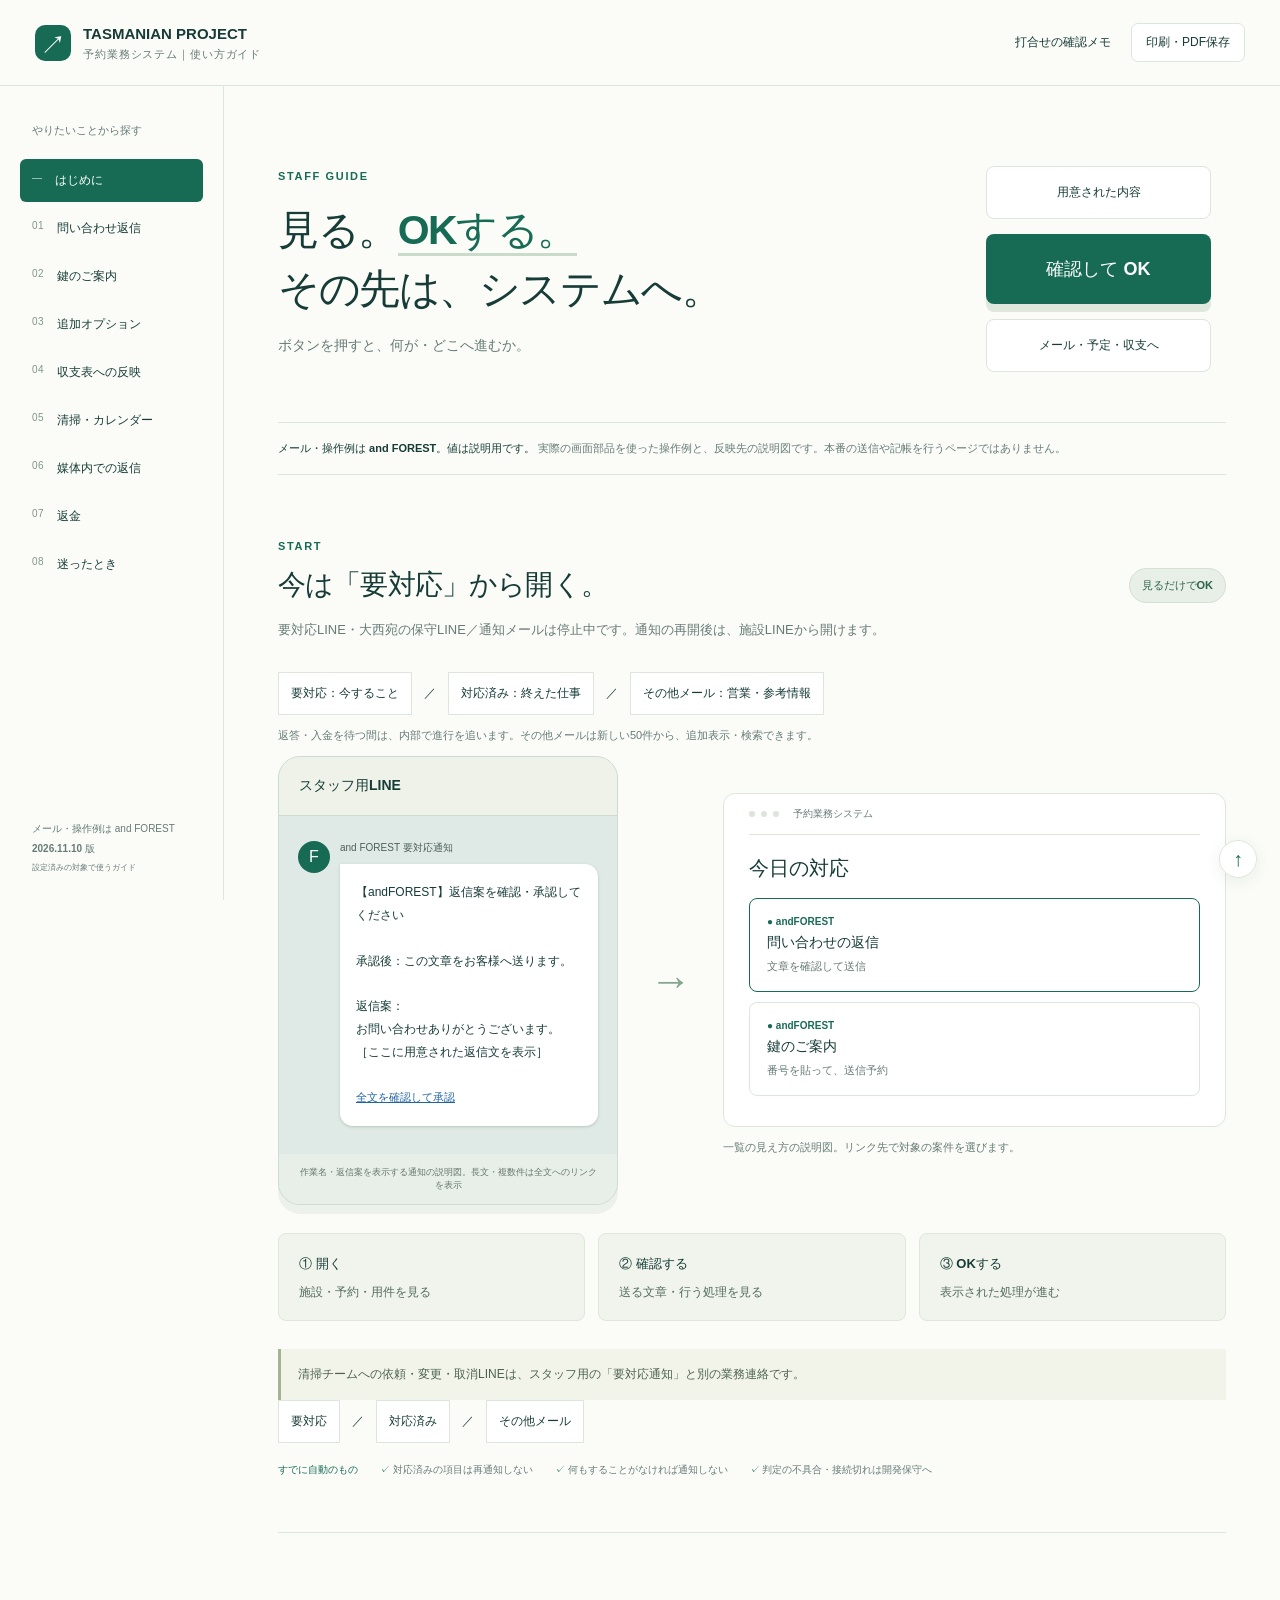
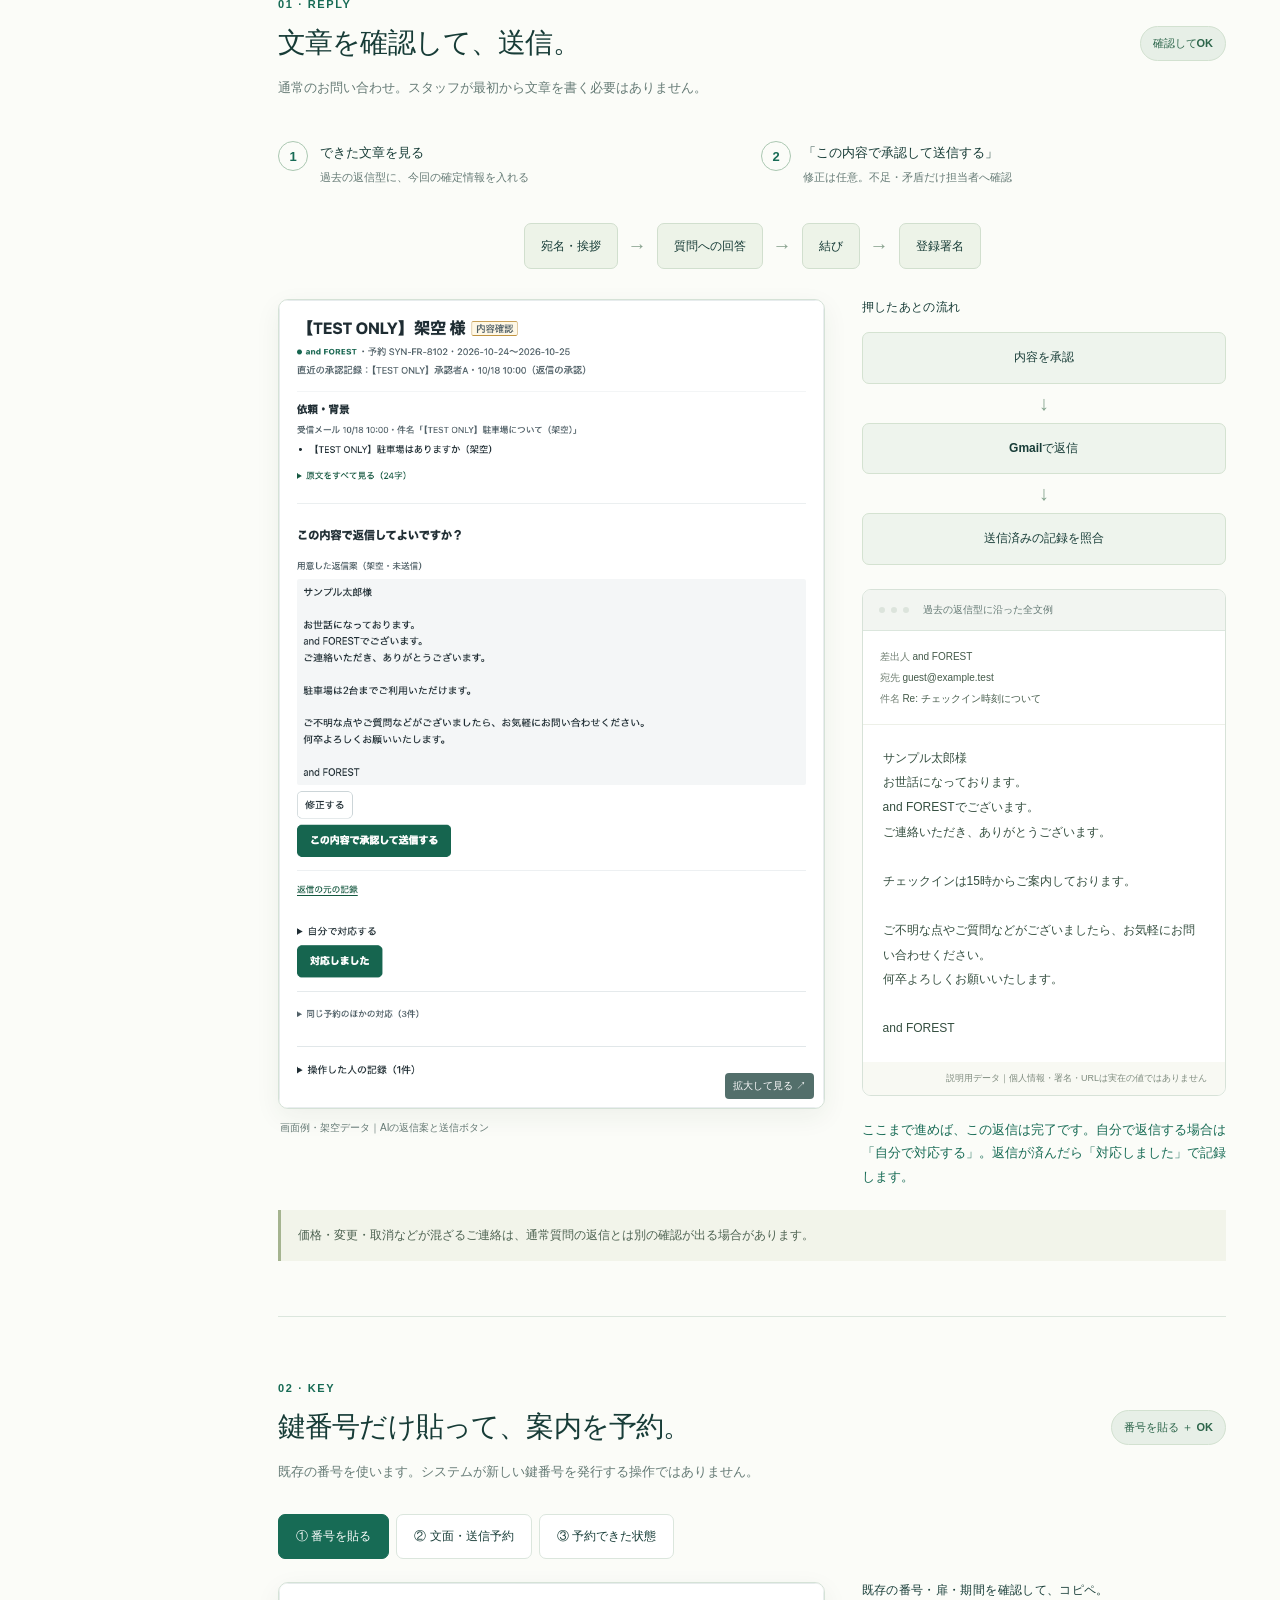
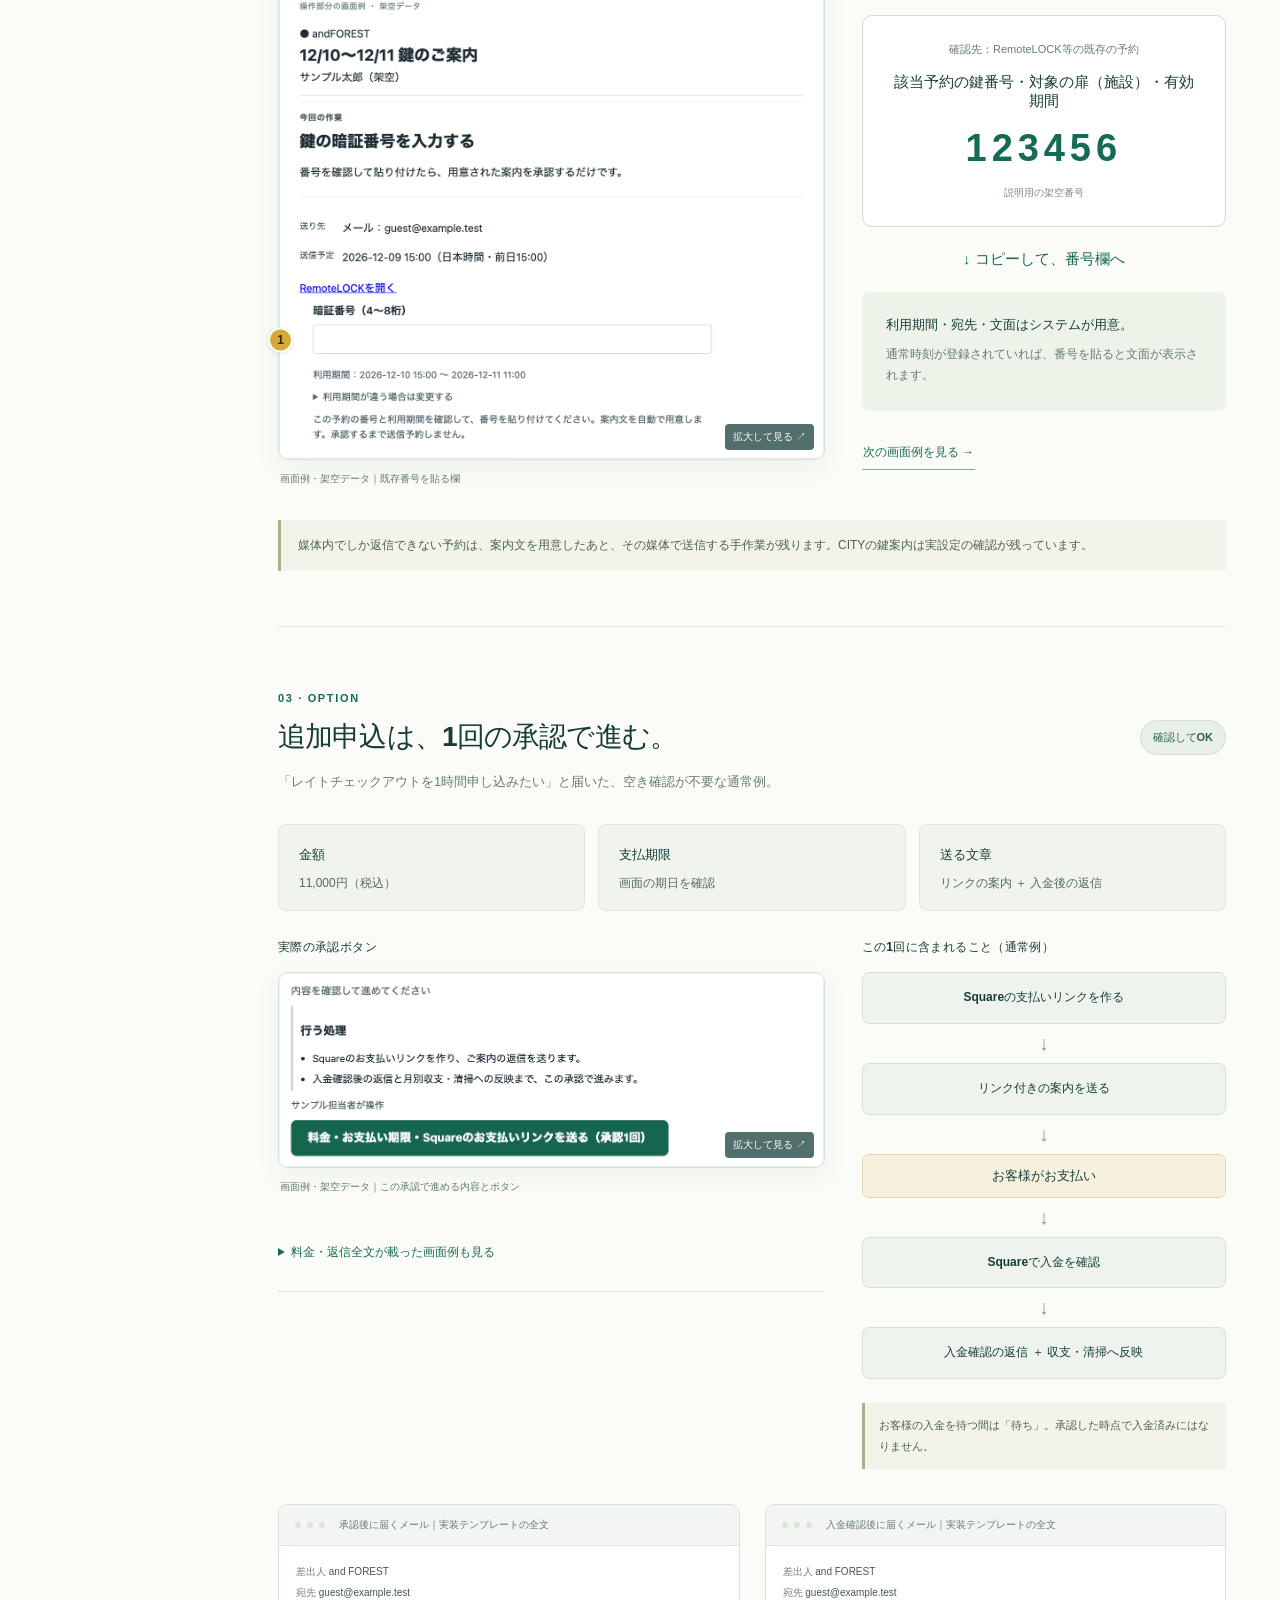
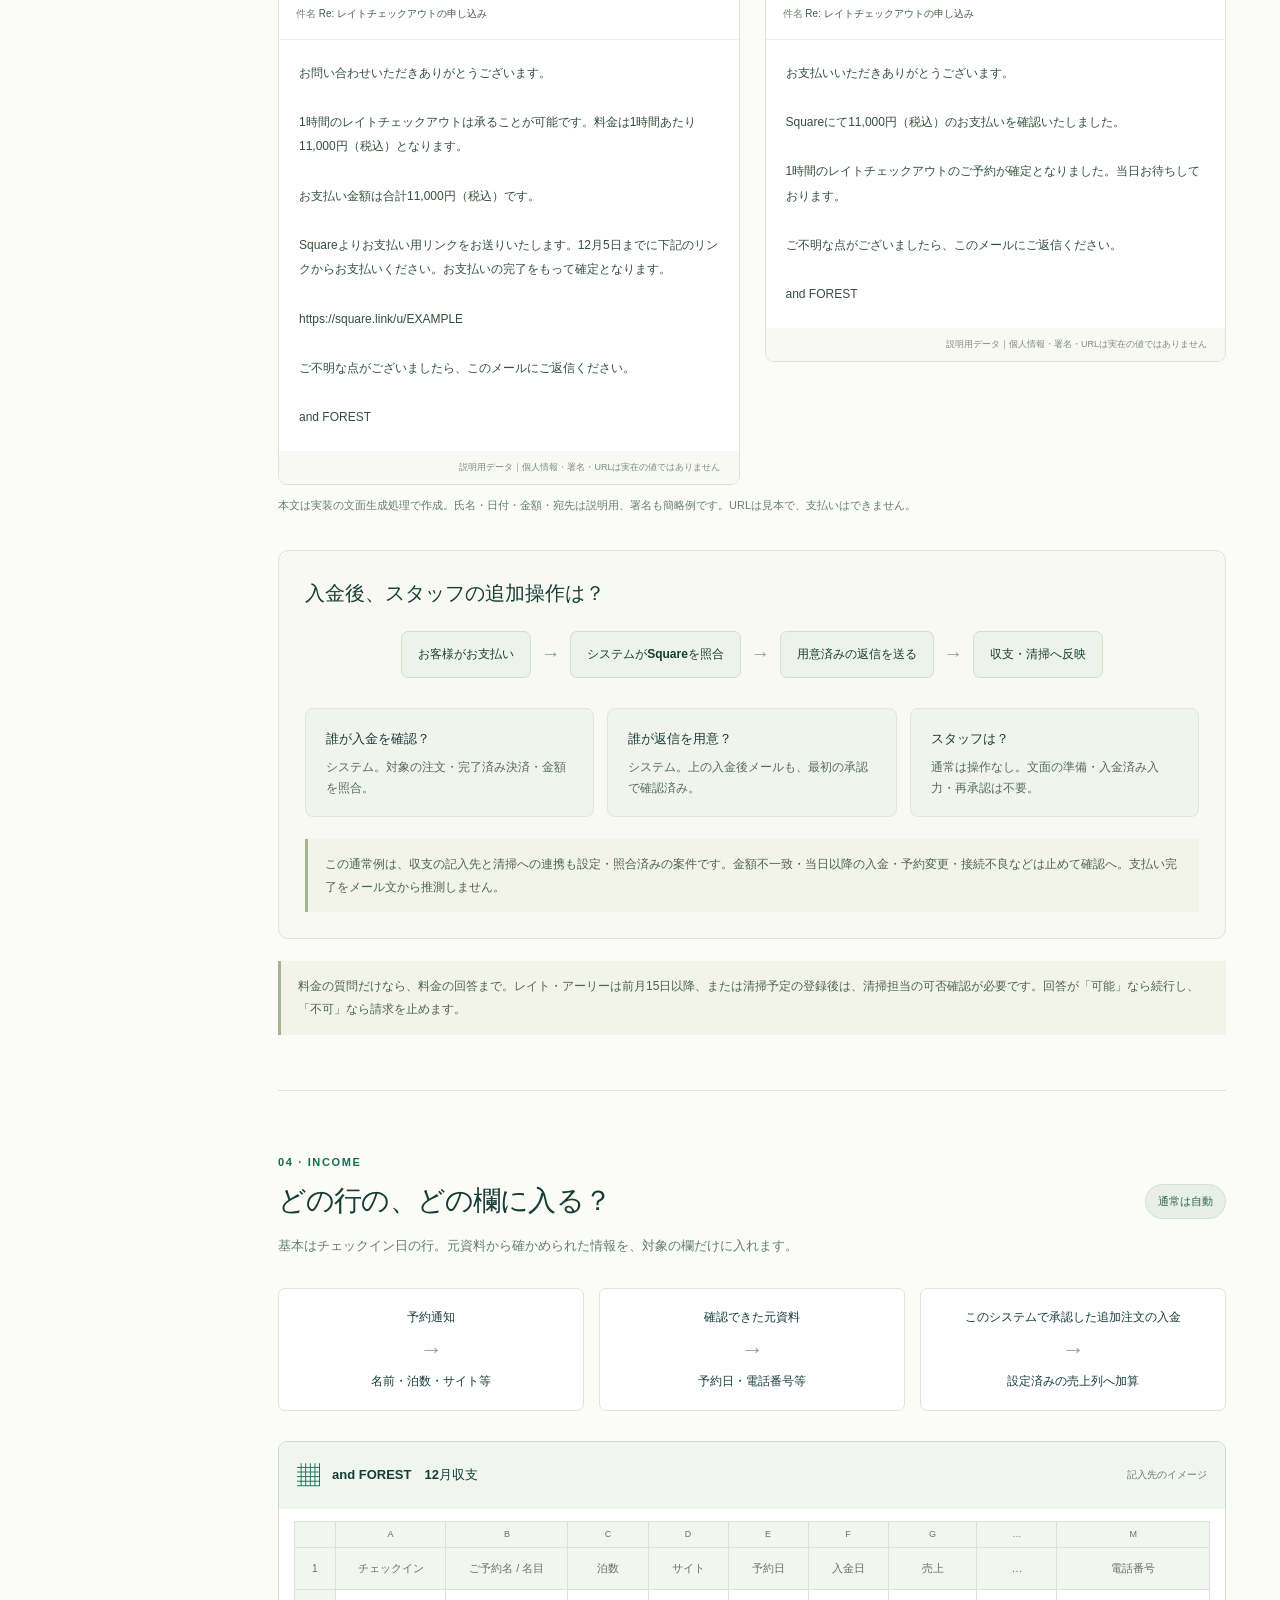
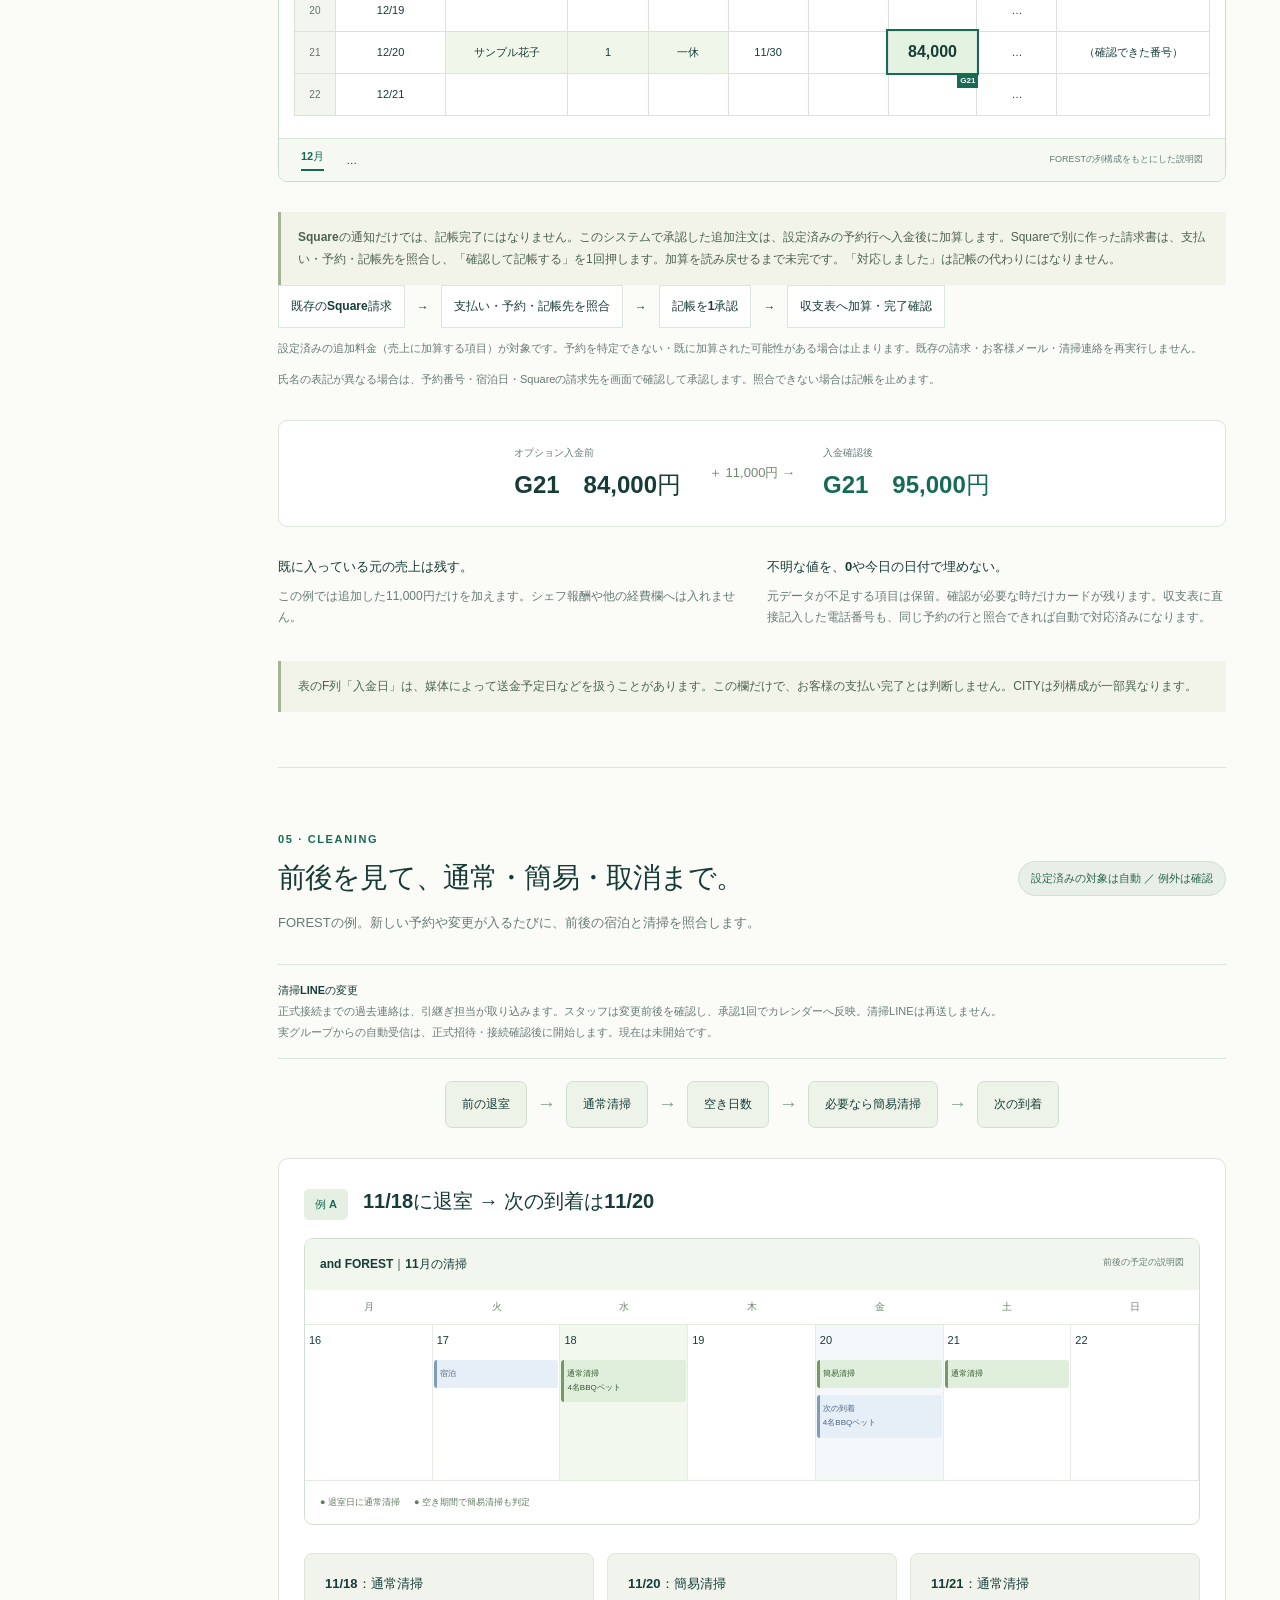
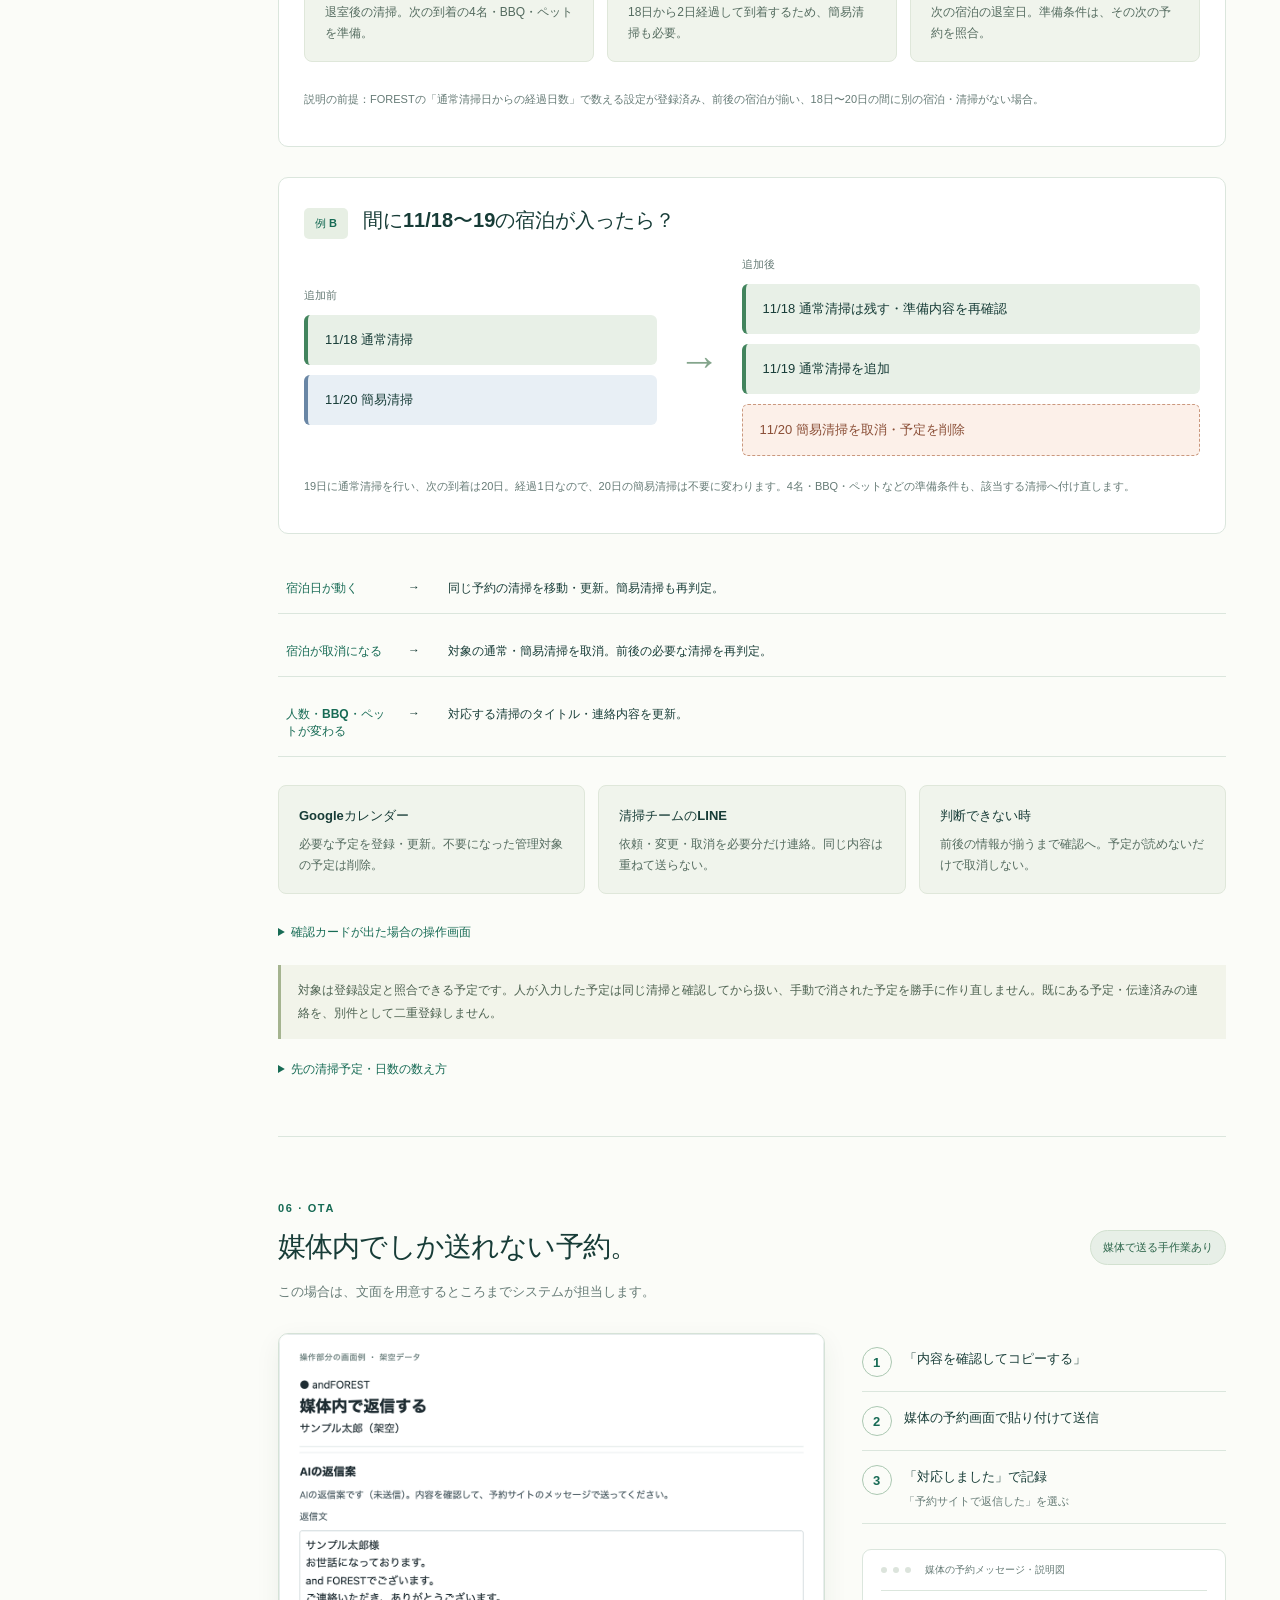
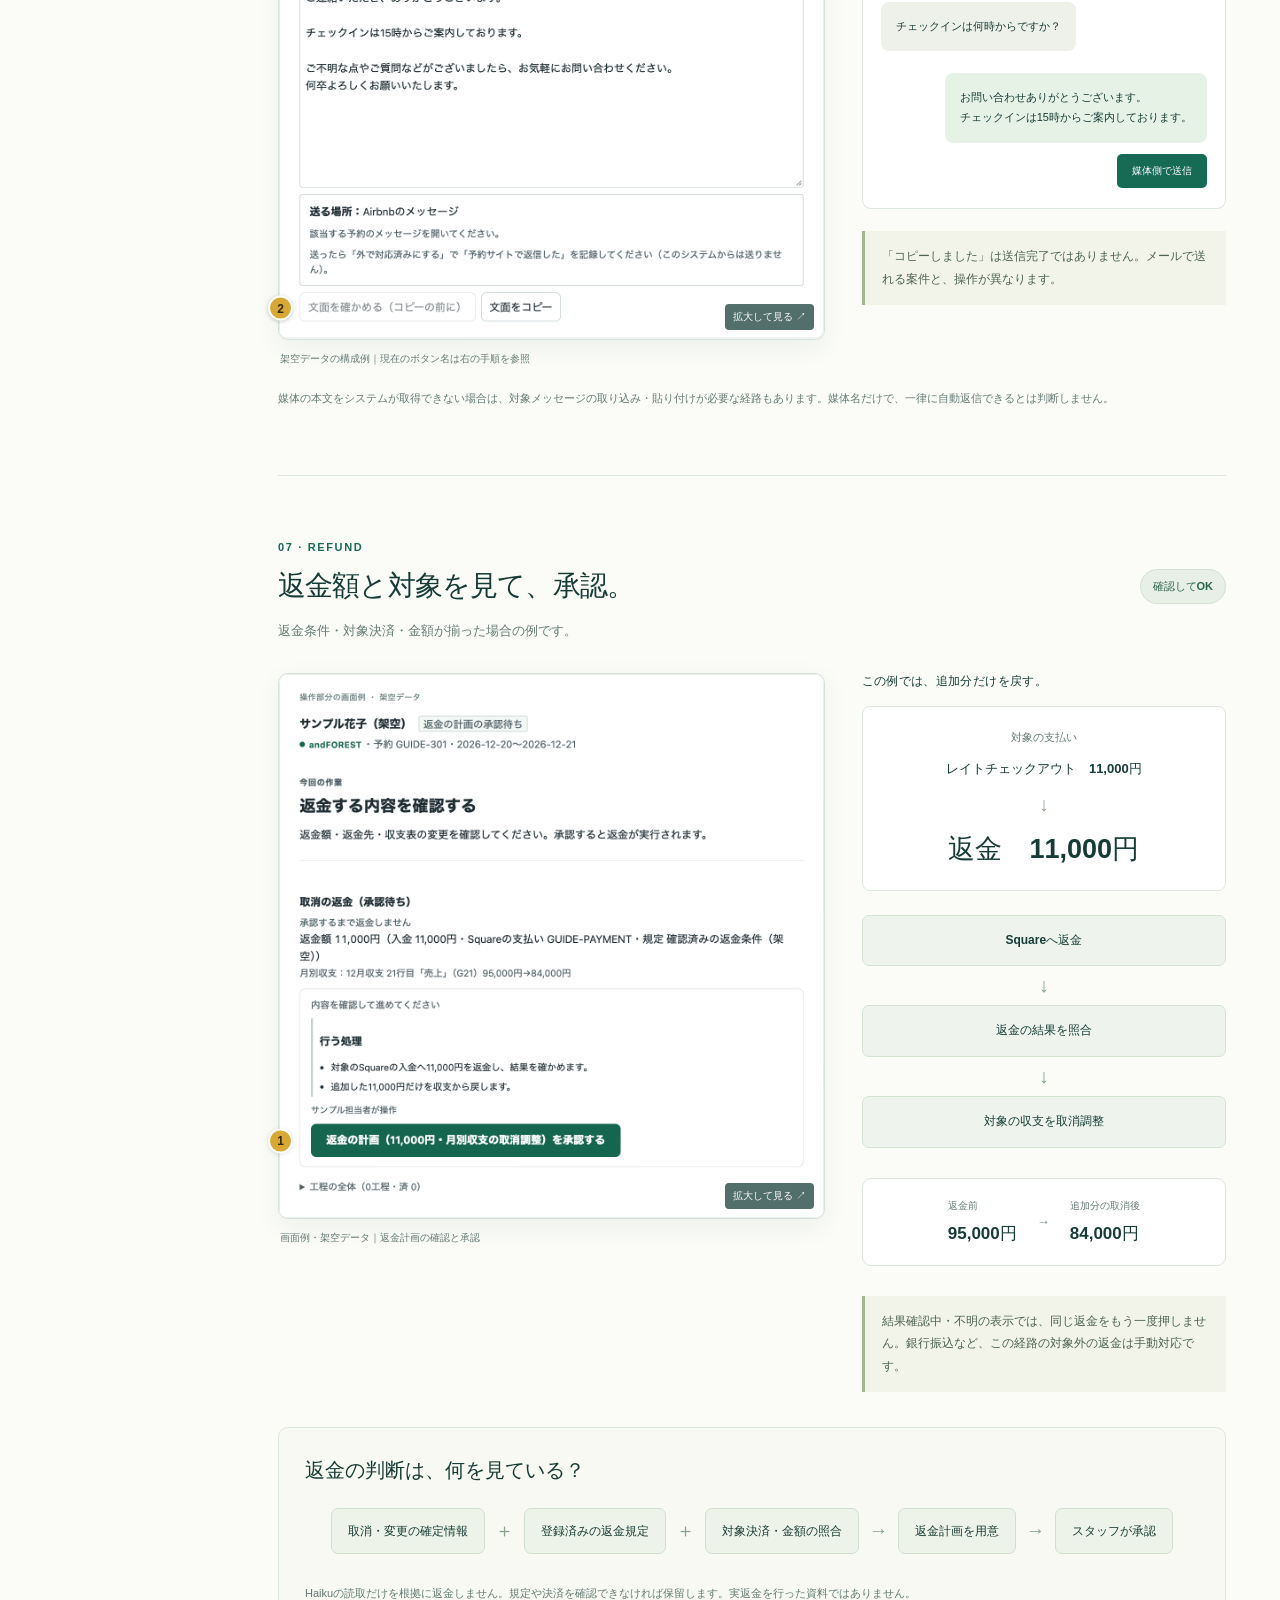
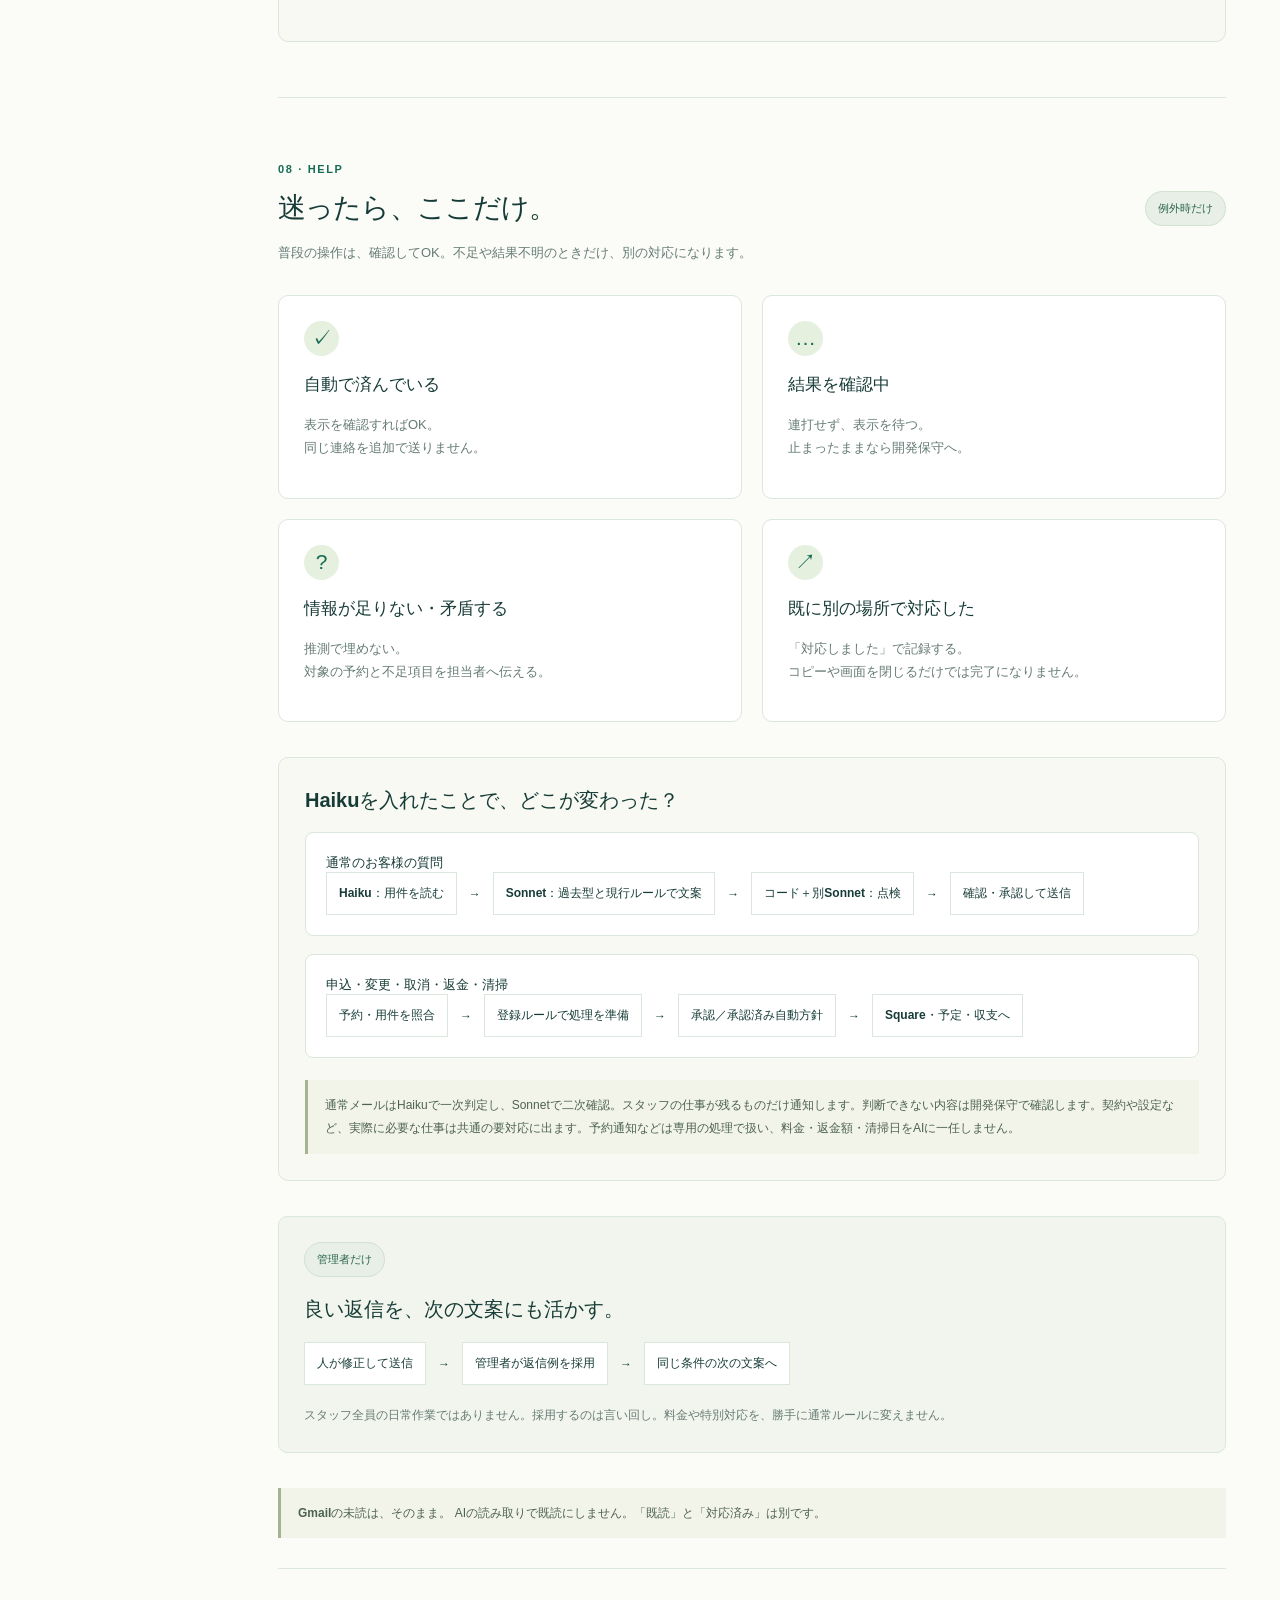
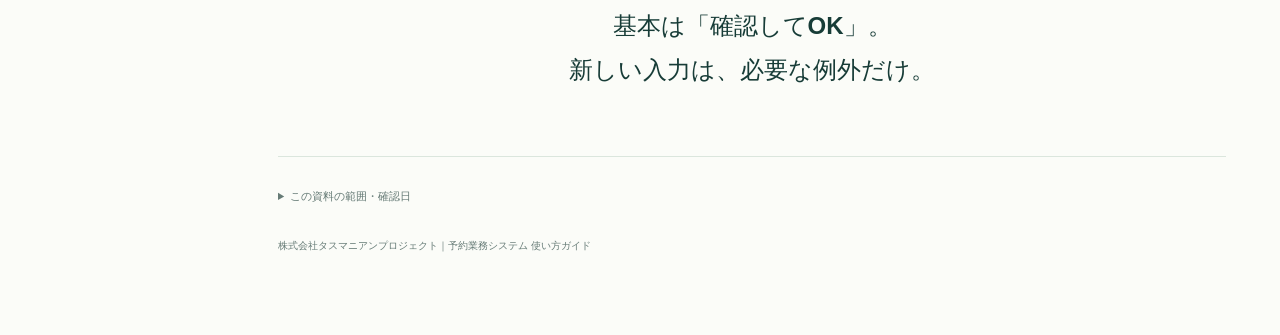
==== commit 5a2580a5: "docs: clarify paused notices and cleaning LINE handover" ====
--- a/index.html
+++ b/index.html
@@ -1 +1 @@
-<!doctype html><html lang="ja"><head><meta charset="utf-8"><meta name="viewport" content="width=device-width,initial-scale=1"><meta name="color-scheme" content="light"><title>画像でわかる使い方｜株式会社タスマニアンプロジェクト</title><link rel="stylesheet" href="guide.css"><script defer src="guide.js"></script><meta name="robots" content="noindex,nofollow,noarchive"></head><body><header class="top"><a href="#start" class="brand"><span class="brand-icon">↗</span><span>TASMANIAN PROJECT<small>予約業務システム｜使い方ガイド</small></span></a><div class="top-actions"><a href="meeting.html">打合せの確認メモ</a><button id="print">印刷・PDF保存</button></div></header><aside class="sidebar"><p class="nav-label">やりたいことから探す</p><nav><a href="#start"><span>—</span>はじめに</a><a href="#reply"><span>01</span>問い合わせ返信</a><a href="#key"><span>02</span>鍵のご案内</a><a href="#option"><span>03</span>追加オプション</a><a href="#income"><span>04</span>収支表への反映</a><a href="#cleaning"><span>05</span>清掃・カレンダー</a><a href="#media"><span>06</span>媒体内での返信</a><a href="#refund"><span>07</span>返金</a><a href="#help"><span>08</span>迷ったとき</a></nav><div class="sidebar-foot">メール・操作例は and FOREST<br><b>2026.11.01 版</b><small>設定済みの対象で使うガイド</small></div></aside><main><div class="hero"><div><span class="eyebrow">STAFF GUIDE</span><h1>見る。<em>OKする。</em><br>その先は、システムへ。</h1><p>ボタンを押すと、何が・どこへ進むか。</p></div><div class="hero-route"><span>用意された内容</span><b>確認して OK</b><span>メール・予定・収支へ</span></div></div><div class="sample-notice"><b>メール・操作例は and FOREST。値は説明用です。</b> 実際の画面部品を使った操作例と、反映先の説明図です。本番の送信や記帳を行うページではありません。</div><section id="start" class="chapter"><div class="chapter-head"><div><div class="eyebrow">START</div><h2>まず、LINEから開く。</h2><p>その施設で、新しく人の作業が必要になった時だけ届きます。</p></div><span class="mode">見るだけでOK</span></div><div class="mini-chain"><b>要対応：今すること</b><span>／</span><b>対応済み：終えた仕事</b><span>／</span><b>その他メール：営業・参考情報</b></div><p class="micro">返答・入金を待つ間は、内部で進行を追います。その他メールは新しい50件から、追加表示・検索できます。</p><div class="start-flow"><div class="phone"><div class="phonebar">スタッフ用LINE</div><div class="chat"><div class="chatavatar">F</div><div><div class="chatname">and FOREST 要対応通知</div><div class="bubble">【andFOREST】返信案を確認・承認してください<br><br>承認後：この文章をお客様へ送ります。<br><br>返信案：<br>お問い合わせありがとうございます。<br>［ここに用意された返信文を表示］<br><br><u>全文を確認して承認</u></div></div></div><div class="phonefoot">作業名・返信案を表示する通知の説明図。長文・複数件は全文へのリンクを表示</div></div><div class="handoff-arrow" aria-hidden="true">→</div><div class="start-right"><div class="system-window"><div class="window"><i></i><i></i><i></i><span>予約業務システム</span></div><h3>今日の対応</h3><div class="task"><span>● andFOREST</span><b>問い合わせの返信</b><small>文章を確認して送信</small></div><div class="task ghost"><span>● andFOREST</span><b>鍵のご案内</b><small>番号を貼って、送信予約</small></div></div><p class="micro">一覧の見え方の説明図。リンク先で対象の案件を選びます。</p></div></div><div class="three"><div><b>① 開く</b><p>施設・予約・用件を見る</p></div><div><b>② 確認する</b><p>送る文章・行う処理を見る</p></div><div><b>③ OKする</b><p>表示された処理が進む</p></div></div><div class="note">清掃チームへの依頼・変更・取消LINEは、スタッフ用の「要対応通知」と別の業務連絡です。</div><div class="mini-chain"><b>要対応</b><span>／</span><b>対応済み</b><span>／</span><b>その他メール</b></div><div class="auto-strip"><b>すでに自動のもの</b><span>対応済みの項目は再通知しない</span><span>何もすることがなければ通知しない</span><span>判定の不具合・接続切れは開発保守へ</span></div></section><section id="reply" class="chapter"><div class="chapter-head"><div><div class="eyebrow">01 · REPLY</div><h2>文章を確認して、送信。</h2><p>通常のお問い合わせ。スタッフが最初から文章を書く必要はありません。</p></div><span class="mode">確認してOK</span></div><div class="steps"><div class="step"><b>1</b><span><strong>できた文章を見る</strong><small>過去の返信型に、今回の確定情報を入れる</small></span></div><div class="step"><b>2</b><span><strong>「この内容で承認して送信する」</strong><small>修正は任意。不足・矛盾だけ担当者へ確認</small></span></div></div><div class="reply-shape"><b>宛名・挨拶</b><span>→</span><b>質問への回答</b><span>→</span><b>結び</b><span>→</span><b>登録署名</b></div><div class="story-grid"><div><figure class="screen"><button class="zoom" data-image="images/question.png" aria-label="AIの返信案と送信ボタンを拡大"><img src="images/question.png" width="880" height="1306" alt="AIの返信案と送信ボタン" loading="lazy"><span class="enlarge">拡大して見る ↗</span></button><figcaption>画面例・架空データ｜AIの返信案と送信ボタン</figcaption></figure></div><div class="result"><div class="result-title">押したあとの流れ</div><div class="chain"><b>内容を承認</b><span>↓</span><b>Gmailで返信</b><span>↓</span><b>送信済みの記録を照合</b></div><div class="mail output"><div class="window"><i></i><i></i><i></i><span>過去の返信型に沿った全文例</span></div><div class="mailmeta">差出人 <b>and FOREST</b><br>宛先 <b>guest@example.test</b><br>件名 <b>Re: チェックイン時刻について</b></div><div class="mailbody">サンプル太郎様<br>お世話になっております。<br>and FORESTでございます。<br>ご連絡いただき、ありがとうございます。<br><br>チェックインは15時からご案内しております。<br><br>ご不明な点やご質問などがございましたら、お気軽にお問い合わせください。<br>何卒よろしくお願いいたします。<br><br>and FOREST</div><div class="sample-stamp">説明用データ｜個人情報・署名・URLは実在の値ではありません</div></div><p class="result-end">ここまで進めば、この返信は完了です。自分で返信する場合は「自分で対応する」。返信が済んだら「対応しました」で記録します。</p></div></div><div class="note">価格・変更・取消などが混ざるご連絡は、通常質問の返信とは別の確認が出る場合があります。</div></section><section id="key" class="chapter"><div class="chapter-head"><div><div class="eyebrow">02 · KEY</div><h2>鍵番号だけ貼って、<wbr>案内を予約。</h2><p>既存の番号を使います。システムが新しい鍵番号を発行する操作ではありません。</p></div><span class="mode">番号を貼る ＋ OK</span></div><div class="switcher" role="tablist" aria-label="鍵案内の説明画面"><button role="tab" aria-selected="true" data-show="key-entry-panel">① 番号を貼る</button><button role="tab" aria-selected="false" data-show="key-preview-panel">② 文面・送信予約</button><button role="tab" aria-selected="false" data-show="key-scheduled-panel">③ 予約できた状態</button></div><div class="switch-panel" id="key-entry-panel"><div class="story-grid"><div><figure class="screen"><button class="zoom" data-image="images/key-entry.png" aria-label="既存番号を貼る欄を拡大"><img src="images/key-entry.png" width="820" height="718" alt="既存番号を貼る欄" loading="lazy"><span class="pin" style="top:74.87%">1</span><span class="enlarge">拡大して見る ↗</span></button><figcaption>画面例・架空データ｜既存番号を貼る欄</figcaption></figure></div><div class="result"><div class="result-title">既存の番号・扉・期間を確認して、コピペ。</div><div class="existing-key"><small>確認先：RemoteLOCK等の既存の予約</small><b>該当予約の鍵番号・対象の扉（施設）・有効期間</b><strong>123456</strong><em>説明用の架空番号</em></div><div class="big-arrow">↓ コピーして、番号欄へ</div><div class="benefit"><b>利用期間・宛先・文面はシステムが用意。</b><p>通常時刻が登録されていれば、番号を貼ると文面が表示されます。</p></div><button class="next-explain" data-next-panel="key-preview-panel">次の画面例を見る →</button></div></div></div><div class="switch-panel" id="key-preview-panel" hidden><div class="story-grid"><div><figure class="screen"><button class="zoom" data-image="images/key-preview.png" aria-label="送る内容の確認と送信予約を拡大"><img src="images/key-preview.png" width="820" height="998" alt="送る内容の確認と送信予約" loading="lazy"><span class="pin" style="top:65.03%">2</span><span class="pin" style="top:85.21%">3</span><span class="enlarge">拡大して見る ↗</span></button><figcaption>画面例・架空データ｜送る内容の確認と送信予約</figcaption></figure></div><div class="result"><div class="result-title">送信前は、ここを確認。</div><div class="three-checks"><b>宛先</b><b>対象施設</b><b>鍵番号</b><b>使える期間</b></div><p class="micro">表示される利用期間と、実際の鍵の有効期間を確かめます。</p><div class="action-crop"><figure class="screen"><button class="zoom" data-image="images/key-action.png" aria-label="実際の送信予約ボタンを拡大"><img src="images/key-action.png" width="170" height="44" alt="実際の送信予約ボタン" loading="lazy"><span class="enlarge">拡大して見る ↗</span></button><figcaption>画面例・架空データ｜実際の送信予約ボタン</figcaption></figure></div><div class="chain"><b>この内容で送信予約</b><span>↓</span><b>システム内で送信待ち</b><span>↓</span><b>表示の時刻にGmailから自動送信</b></div><div class="timecard"><small>この例の送信予定</small><strong>12/9　15:00</strong><span>12/10到着の前日</span></div><button class="next-explain" data-next-panel="key-scheduled-panel">予約できた画面例を見る →</button></div></div></div><div class="switch-panel" id="key-scheduled-panel" hidden><div class="story-grid"><div><figure class="screen"><button class="zoom" data-image="images/key-scheduled.png" aria-label="送信予約済みの画面を拡大"><img src="images/key-scheduled.png" width="820" height="584" alt="送信予約済みの画面" loading="lazy"><span class="enlarge">拡大して見る ↗</span></button><figcaption>画面例・架空データ｜送信予約済みの画面</figcaption></figure></div><div class="result"><div class="complete-mark">✓</div><h3>送信時刻に、もう一度押さなくてOK。</h3><p>「送信予約済み」の表示を確認します。</p><p class="note">ここで予約するのはシステム内の送信です。Gmailの「送信予定」フォルダに並ぶ予約とは別です。</p></div></div></div><div class="note">媒体内でしか返信できない予約は、案内文を用意したあと、その媒体で送信する手作業が残ります。CITYの鍵案内は実設定の確認が残っています。</div></section><section id="option" class="chapter"><div class="chapter-head"><div><div class="eyebrow">03 · OPTION</div><h2>追加申込は、1回の承認で進む。</h2><p>「レイトチェックアウトを1時間申し込みたい」と届いた、空き確認が不要な通常例。</p></div><span class="mode">確認してOK</span></div><div class="three"><div><b>金額</b><p>11,000円（税込）</p></div><div><b>支払期限</b><p>画面の期日を確認</p></div><div><b>送る文章</b><p>リンクの案内 ＋ 入金後の返信</p></div></div><div class="story-grid"><div><div class="result-title">実際の承認ボタン</div><figure class="screen"><button class="zoom" data-image="images/option-action.png" aria-label="この承認で進める内容とボタンを拡大"><img src="images/option-action.png" width="758" height="270" alt="この承認で進める内容とボタン" loading="lazy"><span class="enlarge">拡大して見る ↗</span></button><figcaption>画面例・架空データ｜この承認で進める内容とボタン</figcaption></figure><details class="full-screen"><summary>料金・返信全文が載った画面例も見る</summary><figure class="screen"><button class="zoom" data-image="images/option.png" aria-label="料金案内と入金後の返信を拡大"><img src="images/option.png" width="820" height="1748" alt="料金案内と入金後の返信" loading="lazy"><span class="pin" style="top:53.70%">1</span><span class="pin" style="top:93.32%">2</span><span class="enlarge">拡大して見る ↗</span></button><figcaption>画面例・架空データ｜料金案内と入金後の返信</figcaption></figure></details></div><div class="result"><div class="result-title">この1回に含まれること（通常例）</div><div class="chain wide"><b>Squareの支払いリンクを作る</b><span>↓</span><b>リンク付きの案内を送る</b><span>↓</span><div class="customer-step">お客様がお支払い</div><span>↓</span><b>Squareで入金を確認</b><span>↓</span><b>入金確認の返信 ＋ 収支・清掃へ反映</b></div><div class="note compact">お客様の入金を待つ間は「待ち」。承認した時点で入金済みにはなりません。</div></div></div><div class="outcomes"><div><div class="mail output"><div class="window"><i></i><i></i><i></i><span>承認後に届くメール｜実装テンプレートの全文</span></div><div class="mailmeta">差出人 <b>and FOREST</b><br>宛先 <b>guest@example.test</b><br>件名 <b>Re: レイトチェックアウトの申し込み</b></div><div class="mailbody">お問い合わせいただきありがとうございます。<br><br>1時間のレイトチェックアウトは承ることが可能です。料金は1時間あたり11,000円（税込）となります。<br><br>お支払い金額は合計11,000円（税込）です。<br><br>Squareよりお支払い用リンクをお送りいたします。12月5日までに下記のリンクからお支払いください。お支払いの完了をもって確定となります。<br><br>https://square.link/u/EXAMPLE<br><br>ご不明な点がございましたら、このメールにご返信ください。<br><br>and FOREST</div><div class="sample-stamp">説明用データ｜個人情報・署名・URLは実在の値ではありません</div></div></div><div><div class="mail output"><div class="window"><i></i><i></i><i></i><span>入金確認後に届くメール｜実装テンプレートの全文</span></div><div class="mailmeta">差出人 <b>and FOREST</b><br>宛先 <b>guest@example.test</b><br>件名 <b>Re: レイトチェックアウトの申し込み</b></div><div class="mailbody">お支払いいただきありがとうございます。<br><br>Squareにて11,000円（税込）のお支払いを確認いたしました。<br><br>1時間のレイトチェックアウトのご予約が確定となりました。当日お待ちしております。<br><br>ご不明な点がございましたら、このメールにご返信ください。<br><br>and FOREST</div><div class="sample-stamp">説明用データ｜個人情報・署名・URLは実在の値ではありません</div></div></div></div><p class="micro">本文は実装の文面生成処理で作成。氏名・日付・金額・宛先は説明用、署名も簡略例です。URLは見本で、支払いはできません。</p><div class="automation-after"><h3>入金後、スタッフの追加操作は？</h3><div class="reply-shape"><b>お客様がお支払い</b><span>→</span><b>システムがSquareを照合</b><span>→</span><b>用意済みの返信を送る</b><span>→</span><b>収支・清掃へ反映</b></div><div class="three"><div><b>誰が入金を確認？</b><p>システム。対象の注文・完了済み決済・金額を照合。</p></div><div><b>誰が返信を用意？</b><p>システム。上の入金後メールも、最初の承認で確認済み。</p></div><div><b>スタッフは？</b><p>通常は操作なし。文面の準備・入金済み入力・再承認は不要。</p></div></div><div class="note">この通常例は、収支の記入先と清掃への連携も設定・照合済みの案件です。金額不一致・当日以降の入金・予約変更・接続不良などは止めて確認へ。支払い完了をメール文から推測しません。</div></div><div class="note">料金の質問だけなら、料金の回答まで。レイト・アーリーは前月15日以降、または清掃予定の登録後は、清掃担当の可否確認が必要です。回答が「可能」なら続行し、「不可」なら請求を止めます。</div></section><section id="income" class="chapter"><div class="chapter-head"><div><div class="eyebrow">04 · INCOME</div><h2>どの行の、どの欄に入る？</h2><p>基本はチェックイン日の行。元資料から確かめられた情報を、対象の欄だけに入れます。</p></div><span class="mode">通常は自動</span></div><div class="field-map"><div>予約通知 <span>→</span> <b>名前・泊数・サイト等</b></div><div>確認できた元資料 <span>→</span> <b>予約日・電話番号等</b></div><div>このシステムで承認した追加注文の入金 <span>→</span> <b>設定済みの売上列へ加算</b></div></div><div class="sheet output"><div class="sheetbar"><span class="sheeticon">▦</span><b>and FOREST　12月収支</b><span>記入先のイメージ</span></div><div class="sheet-scroll"><table><thead><tr><th></th><th>A</th><th>B</th><th>C</th><th>D</th><th>E</th><th>F</th><th>G</th><th>…</th><th>M</th></tr><tr><th>1</th><th>チェックイン</th><th>ご予約名 / 名目</th><th>泊数</th><th>サイト</th><th>予約日</th><th>入金日</th><th>売上</th><th>…</th><th>電話番号</th></tr></thead><tbody><tr><th>20</th><td>12/19</td><td></td><td></td><td></td><td></td><td></td><td></td><td>…</td><td></td></tr><tr><th>21</th><td>12/20</td><td class="tint">サンプル花子</td><td class="tint">1</td><td class="tint">一休</td><td>11/30</td><td></td><td class="selected" data-cell="G21">84,000<span>G21</span></td><td>…</td><td>（確認できた番号）</td></tr><tr><th>22</th><td>12/21</td><td></td><td></td><td></td><td></td><td></td><td></td><td>…</td><td></td></tr></tbody></table></div><div class="sheet-tabs"><b>12月</b><span>…</span><em>FORESTの列構成をもとにした説明図</em></div></div><div class="note"><b>Squareの通知だけでは、記帳完了にはなりません。</b>このシステムで承認した追加注文は、設定済みの予約行へ入金後に加算します。Squareで別に作った請求書は、支払い・予約・記帳先を照合し、「確認して記帳する」を1回押します。加算を読み戻せるまで未完です。「対応しました」は記帳の代わりにはなりません。</div><div class="mini-chain"><b>既存のSquare請求</b><span>→</span><b>支払い・予約・記帳先を照合</b><span>→</span><b>記帳を1承認</b><span>→</span><b>収支表へ加算・完了確認</b></div><p class="micro">設定済みの追加料金（売上に加算する項目）が対象です。予約を特定できない・既に加算された可能性がある場合は止まります。既存の請求・お客様メール・清掃連絡を再実行しません。</p><p class="micro">氏名の表記が異なる場合は、予約番号・宿泊日・Squareの請求先を画面で確認して承認します。照合できない場合は記帳を止めます。</p><div class="ledger-change"><div><small>オプション入金前</small><strong>G21　84,000円</strong></div><span>＋ 11,000円 →</span><div class="paid"><small>入金確認後</small><strong>G21　95,000円</strong></div></div><div class="two-notes"><div><b>既に入っている元の売上は残す。</b><p>この例では追加した11,000円だけを加えます。シェフ報酬や他の経費欄へは入れません。</p></div><div><b>不明な値を、0や今日の日付で埋めない。</b><p>元データが不足する項目は保留。確認が必要な時だけカードが残ります。収支表に直接記入した電話番号も、同じ予約の行と照合できれば自動で対応済みになります。</p></div></div><div class="note">表のF列「入金日」は、媒体によって送金予定日などを扱うことがあります。この欄だけで、お客様の支払い完了とは判断しません。CITYは列構成が一部異なります。</div></section><section id="cleaning" class="chapter"><div class="chapter-head"><div><div class="eyebrow">05 · CLEANING</div><h2>前後を見て、通常・簡易・取消まで。</h2><p>FORESTの例。新しい予約や変更が入るたびに、前後の宿泊と清掃を照合します。</p></div><span class="mode">通常は自動 ／ 例外だけ確認</span></div><div class="reply-shape"><b>前の退室</b><span>→</span><b>通常清掃</b><span>→</span><b>空き日数</b><span>→</span><b>必要なら簡易清掃</b><span>→</span><b>次の到着</b></div><div class="clean-case"><div class="case-heading"><b>例 A</b><h3>11/18に退室 → 次の到着は11/20</h3></div><div class="calendar output"><div class="calendarbar"><b>and FOREST｜11月の清掃</b><span>前後の予定の説明図</span></div><div class="weekhead"><span>月</span><span>火</span><span>水</span><span>木</span><span>金</span><span>土</span><span>日</span></div><div class="week"><div>16</div><div>17<em class="stay-event">宿泊</em></div><div class="clean-day">18<em class="clean-event">通常清掃<br>4名BBQペット</em></div><div>19</div><div class="arrival-day">20<em class="clean-event">簡易清掃</em><em class="stay-event">次の到着<br>4名BBQペット</em></div><div>21<em class="clean-event">通常清掃</em></div><div>22</div></div><div class="calendar-key"><span>● 退室日に通常清掃</span><span>● 空き期間で簡易清掃も判定</span></div></div><div class="three"><div><b>11/18：通常清掃</b><p>退室後の清掃。次の到着の4名・BBQ・ペットを準備。</p></div><div><b>11/20：簡易清掃</b><p>18日から2日経過して到着するため、簡易清掃も必要。</p></div><div><b>11/21：通常清掃</b><p>次の宿泊の退室日。準備条件は、その次の予約を照合。</p></div></div><p class="micro">説明の前提：FORESTの「通常清掃日からの経過日数」で数える設定が登録済み、前後の宿泊が揃い、18日〜20日の間に別の宿泊・清掃がない場合。</p></div><div class="clean-case"><div class="case-heading"><b>例 B</b><h3>間に11/18〜19の宿泊が入ったら？</h3></div><div class="before-after"><div><small>追加前</small><div class="event-pill normal">11/18 通常清掃</div><div class="event-pill simple">11/20 簡易清掃</div></div><span class="handoff-arrow">→</span><div><small>追加後</small><div class="event-pill normal">11/18 通常清掃は残す・準備内容を再確認</div><div class="event-pill normal">11/19 通常清掃を追加</div><div class="event-pill removed">11/20 簡易清掃を取消・予定を削除</div></div></div><p class="micro">19日に通常清掃を行い、次の到着は20日。経過1日なので、20日の簡易清掃は不要に変わります。4名・BBQ・ペットなどの準備条件も、該当する清掃へ付け直します。</p></div><div class="change-rows"><div><b>宿泊日が動く</b><span>→</span><strong>同じ予約の清掃を移動・更新。簡易清掃も再判定。</strong></div><div><b>宿泊が取消になる</b><span>→</span><strong>対象の通常・簡易清掃を取消。前後の必要な清掃を再判定。</strong></div><div><b>人数・BBQ・ペットが変わる</b><span>→</span><strong>対応する清掃のタイトル・連絡内容を更新。</strong></div></div><div class="three"><div><b>Googleカレンダー</b><p>必要な予定を登録・更新。不要になった管理対象の予定は削除。</p></div><div><b>清掃チームのLINE</b><p>依頼・変更・取消を必要分だけ連絡。同じ内容は重ねて送らない。</p></div><div><b>判断できない時</b><p>前後の情報が揃うまで確認へ。予定が読めないだけで取消しない。</p></div></div><details class="minor"><summary>確認カードが出た場合の操作画面</summary><div class="story-grid"><div><figure class="screen"><button class="zoom" data-image="images/cleaning.png" aria-label="通常清掃の確認カード（11/18の1件）を拡大"><img src="images/cleaning.png" width="820" height="825" alt="通常清掃の確認カード（11/18の1件）" loading="lazy"><span class="pin" style="top:50.62%">1</span><span class="pin" style="top:85.11%">2</span><span class="enlarge">拡大して見る ↗</span></button><figcaption>画面例・架空データ｜通常清掃の確認カード（11/18の1件）</figcaption></figure></div><div><h3>画面に書かれた処理を確認して、OK。</h3><p class="micro">この画像は11/18の通常清掃1件です。前後の簡易清掃・取消は別の計画として判定・実行されます。</p><div class="note">既にLINEで伝えた分は「伝え済み（LINEは送らない）」で記録。画面に示すカレンダー処理が残る場合があります。</div></div></div></details><div class="note">対象は登録設定と照合できる予定です。人が入力した予定は同じ清掃と確認してから扱い、手動で消された予定を勝手に作り直しません。既にある予定・伝達済みの連絡を、別件として二重登録しません。</div><details class="minor"><summary>先の清掃予定・日数の数え方</summary><p>月次の対象期間に達してから処理します。12/29の清掃を11/15から扱うのは、本人指定の1件の引継ぎ条件です。全予約を前倒しする意味ではありません。上の簡易清掃例は経過日数の設定が前提で、未登録の施設に同じ数え方を勝手に適用しません。</p></details></section><section id="media" class="chapter"><div class="chapter-head"><div><div class="eyebrow">06 · OTA</div><h2>媒体内でしか送れない予約。</h2><p>この場合は、文面を用意するところまでシステムが担当します。</p></div><span class="mode">媒体で送る手作業あり</span></div><div class="story-grid"><div><figure class="screen"><button class="zoom" data-image="images/media.png" aria-label="文面の確認とコピーボタンを拡大"><img src="images/media.png" width="820" height="911" alt="文面の確認とコピーボタン" loading="lazy"><span class="pin" style="top:94.84%">1</span><span class="pin" style="top:94.84%">2</span><span class="enlarge">拡大して見る ↗</span></button><figcaption>架空データの構成例｜現在のボタン名は右の手順を参照</figcaption></figure></div><div class="result"><div class="numbered-actions"><div class="step"><b>1</b><span><strong>「内容を確認してコピーする」</strong></span></div><div class="step"><b>2</b><span><strong>媒体の予約画面で貼り付けて送信</strong></span></div><div class="step"><b>3</b><span><strong>「対応しました」で記録</strong><small>「予約サイトで返信した」を選ぶ</small></span></div></div><div class="ota-window output"><div class="window"><i></i><i></i><i></i><span>媒体の予約メッセージ・説明図</span></div><p class="ota-guest">チェックインは何時からですか？</p><p class="ota-host">お問い合わせありがとうございます。<br>チェックインは15時からご案内しております。</p><span class="send-indicator">媒体側で送信</span></div><div class="note">「コピーしました」は送信完了ではありません。メールで送れる案件と、操作が異なります。</div></div></div><p class="micro">媒体の本文をシステムが取得できない場合は、対象メッセージの取り込み・貼り付けが必要な経路もあります。媒体名だけで、一律に自動返信できるとは判断しません。</p></section><section id="refund" class="chapter"><div class="chapter-head"><div><div class="eyebrow">07 · REFUND</div><h2>返金額と対象を見て、承認。</h2><p>返金条件・対象決済・金額が揃った場合の例です。</p></div><span class="mode">確認してOK</span></div><div class="story-grid"><div><figure class="screen"><button class="zoom" data-image="images/refund.png" aria-label="返金計画の確認と承認を拡大"><img src="images/refund.png" width="820" height="820" alt="返金計画の確認と承認" loading="lazy"><span class="pin" style="top:85.75%">1</span><span class="enlarge">拡大して見る ↗</span></button><figcaption>画面例・架空データ｜返金計画の確認と承認</figcaption></figure></div><div class="result"><div class="result-title">この例では、追加分だけを戻す。</div><div class="moneycard"><small>対象の支払い</small><b>レイトチェックアウト　11,000円</b><span>↓</span><strong>返金　11,000円</strong></div><div class="chain"><b>Squareへ返金</b><span>↓</span><b>返金の結果を照合</b><span>↓</span><b>対象の収支を取消調整</b></div><div class="ledger-change small"><div><small>返金前</small><strong>95,000円</strong></div><span>→</span><div><small>追加分の取消後</small><strong>84,000円</strong></div></div><div class="note">結果確認中・不明の表示では、同じ返金をもう一度押しません。銀行振込など、この経路の対象外の返金は手動対応です。</div></div></div><div class="automation-after"><h3>返金の判断は、何を見ている？</h3><div class="reply-shape"><b>取消・変更の確定情報</b><span>＋</span><b>登録済みの返金規定</b><span>＋</span><b>対象決済・金額の照合</b><span>→</span><b>返金計画を用意</b><span>→</span><b>スタッフが承認</b></div><p class="micro">Haikuの読取だけを根拠に返金しません。規定や決済を確認できなければ保留します。実返金を行った資料ではありません。</p></div></section><section id="help" class="chapter"><div class="chapter-head"><div><div class="eyebrow">08 · HELP</div><h2>迷ったら、ここだけ。</h2><p>普段の操作は、確認してOK。不足や結果不明のときだけ、別の対応になります。</p></div><span class="mode">例外時だけ</span></div><div class="help-grid"><article><span>✓</span><h3>自動で済んでいる</h3><p>表示を確認すればOK。<br>同じ連絡を追加で送りません。</p></article><article><span>…</span><h3>結果を確認中</h3><p>連打せず、表示を待つ。<br>止まったままなら開発保守へ。</p></article><article><span>?</span><h3>情報が足りない・矛盾する</h3><p>推測で埋めない。<br>対象の予約と不足項目を担当者へ伝える。</p></article><article><span>↗</span><h3>既に別の場所で対応した</h3><p>「対応しました」で記録する。<br>コピーや画面を閉じるだけでは完了になりません。</p></article></div><div class="automation-after"><h3>Haikuを入れたことで、どこが変わった？</h3><div class="ai-routes"><article><b>通常のお客様の質問</b><div class="mini-chain"><b>Haiku：用件を読む</b><span>→</span><b>Sonnet：過去型と現行ルールで文案</b><span>→</span><b>コード＋別Sonnet：点検</b><span>→</span><b>確認・承認して送信</b></div></article><article><b>申込・変更・取消・返金・清掃</b><div class="mini-chain"><b>予約・用件を照合</b><span>→</span><b>登録ルールで処理を準備</b><span>→</span><b>承認／承認済み自動方針</b><span>→</span><b>Square・予定・収支へ</b></div></article></div><div class="note">通常メールはHaikuで一次判定し、Sonnetで二次確認。スタッフの仕事が残るものだけ通知します。判断できない内容は開発保守で確認します。契約や設定など、実際に必要な仕事は共通の要対応に出ます。予約通知などは専用の処理で扱い、料金・返金額・清掃日をAIに一任しません。</div></div><div class="admin-only"><span class="mode">管理者だけ</span><h3>良い返信を、次の文案にも活かす。</h3><div class="mini-chain"><b>人が修正して送信</b><span>→</span><b>管理者が返信例を採用</b><span>→</span><b>同じ条件の次の文案へ</b></div><p>スタッフ全員の日常作業ではありません。採用するのは言い回し。料金や特別対応を、勝手に通常ルールに変えません。</p></div><div class="note"><b>Gmailの未読は、そのまま。</b> AIの読み取りで既読にしません。「既読」と「対応済み」は別です。</div><div class="end-message"><strong>基本は「確認してOK」。<br>新しい入力は、必要な例外だけ。</strong></div></section><footer><details><summary>この資料の範囲・確認日</summary><p>確認日：2026/11/01。Gmailの未読保持、通常メールの二段階判定、承認を先に出す画面、完成した受付・媒体・見積文もLINEに表示する接続を反映済みです。秘密や鍵番号はLINEに載せず、長文や複数件は全文リンクにします。メール判定の見落とし・不要通知ゼロを全過去メールで検収済みという意味ではありません。画像は同じUI部品に説明用データを表示しています。通常返信は過去型に今回の説明条件を差し込んだ例、Squareの2通は実装のテンプレート関数で作成した本文です。今回、外部AIの新規生成は行っていません。カレンダー・LINE・メール・収支表の外観は説明図です。実配送・実取引の全件検収を示す資料ではありません。機能の対象・自動実行の範囲は施設設定や対応媒体によって異なります。</p><p>TimeTreeの既存予定の移行、CITYの鍵・清掃連絡先、ケータリングの実設定・管理表連携などの確認事項は、別の確認メモに整理しています。</p></details><p>株式会社タスマニアンプロジェクト｜予約業務システム 使い方ガイド</p></footer></main><button class="backtop" aria-label="先頭へ戻る">↑</button><dialog id="image-dialog"><button class="close-dialog" autofocus aria-label="画像を閉じる">×</button><img alt="拡大した画面例"><p>架空データの操作画面例</p></dialog></body></html>+<!doctype html><html lang="ja"><head><meta charset="utf-8"><meta name="viewport" content="width=device-width,initial-scale=1"><meta name="color-scheme" content="light"><title>画像でわかる使い方｜株式会社タスマニアンプロジェクト</title><link rel="stylesheet" href="guide.css"><script defer src="guide.js"></script><meta name="robots" content="noindex,nofollow,noarchive"></head><body><header class="top"><a href="#start" class="brand"><span class="brand-icon">↗</span><span>TASMANIAN PROJECT<small>予約業務システム｜使い方ガイド</small></span></a><div class="top-actions"><a href="meeting.html">打合せの確認メモ</a><button id="print">印刷・PDF保存</button></div></header><aside class="sidebar"><p class="nav-label">やりたいことから探す</p><nav><a href="#start"><span>—</span>はじめに</a><a href="#reply"><span>01</span>問い合わせ返信</a><a href="#key"><span>02</span>鍵のご案内</a><a href="#option"><span>03</span>追加オプション</a><a href="#income"><span>04</span>収支表への反映</a><a href="#cleaning"><span>05</span>清掃・カレンダー</a><a href="#media"><span>06</span>媒体内での返信</a><a href="#refund"><span>07</span>返金</a><a href="#help"><span>08</span>迷ったとき</a></nav><div class="sidebar-foot">メール・操作例は and FOREST<br><b>2026.11.10 版</b><small>設定済みの対象で使うガイド</small></div></aside><main><div class="hero"><div><span class="eyebrow">STAFF GUIDE</span><h1>見る。<em>OKする。</em><br>その先は、システムへ。</h1><p>ボタンを押すと、何が・どこへ進むか。</p></div><div class="hero-route"><span>用意された内容</span><b>確認して OK</b><span>メール・予定・収支へ</span></div></div><div class="sample-notice"><b>メール・操作例は and FOREST。値は説明用です。</b> 実際の画面部品を使った操作例と、反映先の説明図です。本番の送信や記帳を行うページではありません。</div><section id="start" class="chapter"><div class="chapter-head"><div><div class="eyebrow">START</div><h2>今は「要対応」から開く。</h2><p>要対応LINE・大西宛の保守LINE／通知メールは停止中です。通知の再開後は、施設LINEから開けます。</p></div><span class="mode">見るだけでOK</span></div><div class="mini-chain"><b>要対応：今すること</b><span>／</span><b>対応済み：終えた仕事</b><span>／</span><b>その他メール：営業・参考情報</b></div><p class="micro">返答・入金を待つ間は、内部で進行を追います。その他メールは新しい50件から、追加表示・検索できます。</p><div class="start-flow"><div class="phone"><div class="phonebar">スタッフ用LINE</div><div class="chat"><div class="chatavatar">F</div><div><div class="chatname">and FOREST 要対応通知</div><div class="bubble">【andFOREST】返信案を確認・承認してください<br><br>承認後：この文章をお客様へ送ります。<br><br>返信案：<br>お問い合わせありがとうございます。<br>［ここに用意された返信文を表示］<br><br><u>全文を確認して承認</u></div></div></div><div class="phonefoot">作業名・返信案を表示する通知の説明図。長文・複数件は全文へのリンクを表示</div></div><div class="handoff-arrow" aria-hidden="true">→</div><div class="start-right"><div class="system-window"><div class="window"><i></i><i></i><i></i><span>予約業務システム</span></div><h3>今日の対応</h3><div class="task"><span>● andFOREST</span><b>問い合わせの返信</b><small>文章を確認して送信</small></div><div class="task ghost"><span>● andFOREST</span><b>鍵のご案内</b><small>番号を貼って、送信予約</small></div></div><p class="micro">一覧の見え方の説明図。リンク先で対象の案件を選びます。</p></div></div><div class="three"><div><b>① 開く</b><p>施設・予約・用件を見る</p></div><div><b>② 確認する</b><p>送る文章・行う処理を見る</p></div><div><b>③ OKする</b><p>表示された処理が進む</p></div></div><div class="note">清掃チームへの依頼・変更・取消LINEは、スタッフ用の「要対応通知」と別の業務連絡です。</div><div class="mini-chain"><b>要対応</b><span>／</span><b>対応済み</b><span>／</span><b>その他メール</b></div><div class="auto-strip"><b>すでに自動のもの</b><span>対応済みの項目は再通知しない</span><span>何もすることがなければ通知しない</span><span>判定の不具合・接続切れは開発保守へ</span></div></section><section id="reply" class="chapter"><div class="chapter-head"><div><div class="eyebrow">01 · REPLY</div><h2>文章を確認して、送信。</h2><p>通常のお問い合わせ。スタッフが最初から文章を書く必要はありません。</p></div><span class="mode">確認してOK</span></div><div class="steps"><div class="step"><b>1</b><span><strong>できた文章を見る</strong><small>過去の返信型に、今回の確定情報を入れる</small></span></div><div class="step"><b>2</b><span><strong>「この内容で承認して送信する」</strong><small>修正は任意。不足・矛盾だけ担当者へ確認</small></span></div></div><div class="reply-shape"><b>宛名・挨拶</b><span>→</span><b>質問への回答</b><span>→</span><b>結び</b><span>→</span><b>登録署名</b></div><div class="story-grid"><div><figure class="screen"><button class="zoom" data-image="images/question.png" aria-label="AIの返信案と送信ボタンを拡大"><img src="images/question.png" width="880" height="1306" alt="AIの返信案と送信ボタン" loading="lazy"><span class="enlarge">拡大して見る ↗</span></button><figcaption>画面例・架空データ｜AIの返信案と送信ボタン</figcaption></figure></div><div class="result"><div class="result-title">押したあとの流れ</div><div class="chain"><b>内容を承認</b><span>↓</span><b>Gmailで返信</b><span>↓</span><b>送信済みの記録を照合</b></div><div class="mail output"><div class="window"><i></i><i></i><i></i><span>過去の返信型に沿った全文例</span></div><div class="mailmeta">差出人 <b>and FOREST</b><br>宛先 <b>guest@example.test</b><br>件名 <b>Re: チェックイン時刻について</b></div><div class="mailbody">サンプル太郎様<br>お世話になっております。<br>and FORESTでございます。<br>ご連絡いただき、ありがとうございます。<br><br>チェックインは15時からご案内しております。<br><br>ご不明な点やご質問などがございましたら、お気軽にお問い合わせください。<br>何卒よろしくお願いいたします。<br><br>and FOREST</div><div class="sample-stamp">説明用データ｜個人情報・署名・URLは実在の値ではありません</div></div><p class="result-end">ここまで進めば、この返信は完了です。自分で返信する場合は「自分で対応する」。返信が済んだら「対応しました」で記録します。</p></div></div><div class="note">価格・変更・取消などが混ざるご連絡は、通常質問の返信とは別の確認が出る場合があります。</div></section><section id="key" class="chapter"><div class="chapter-head"><div><div class="eyebrow">02 · KEY</div><h2>鍵番号だけ貼って、<wbr>案内を予約。</h2><p>既存の番号を使います。システムが新しい鍵番号を発行する操作ではありません。</p></div><span class="mode">番号を貼る ＋ OK</span></div><div class="switcher" role="tablist" aria-label="鍵案内の説明画面"><button role="tab" aria-selected="true" data-show="key-entry-panel">① 番号を貼る</button><button role="tab" aria-selected="false" data-show="key-preview-panel">② 文面・送信予約</button><button role="tab" aria-selected="false" data-show="key-scheduled-panel">③ 予約できた状態</button></div><div class="switch-panel" id="key-entry-panel"><div class="story-grid"><div><figure class="screen"><button class="zoom" data-image="images/key-entry.png" aria-label="既存番号を貼る欄を拡大"><img src="images/key-entry.png" width="820" height="718" alt="既存番号を貼る欄" loading="lazy"><span class="pin" style="top:74.87%">1</span><span class="enlarge">拡大して見る ↗</span></button><figcaption>画面例・架空データ｜既存番号を貼る欄</figcaption></figure></div><div class="result"><div class="result-title">既存の番号・扉・期間を確認して、コピペ。</div><div class="existing-key"><small>確認先：RemoteLOCK等の既存の予約</small><b>該当予約の鍵番号・対象の扉（施設）・有効期間</b><strong>123456</strong><em>説明用の架空番号</em></div><div class="big-arrow">↓ コピーして、番号欄へ</div><div class="benefit"><b>利用期間・宛先・文面はシステムが用意。</b><p>通常時刻が登録されていれば、番号を貼ると文面が表示されます。</p></div><button class="next-explain" data-next-panel="key-preview-panel">次の画面例を見る →</button></div></div></div><div class="switch-panel" id="key-preview-panel" hidden><div class="story-grid"><div><figure class="screen"><button class="zoom" data-image="images/key-preview.png" aria-label="送る内容の確認と送信予約を拡大"><img src="images/key-preview.png" width="820" height="998" alt="送る内容の確認と送信予約" loading="lazy"><span class="pin" style="top:65.03%">2</span><span class="pin" style="top:85.21%">3</span><span class="enlarge">拡大して見る ↗</span></button><figcaption>画面例・架空データ｜送る内容の確認と送信予約</figcaption></figure></div><div class="result"><div class="result-title">送信前は、ここを確認。</div><div class="three-checks"><b>宛先</b><b>対象施設</b><b>鍵番号</b><b>使える期間</b></div><p class="micro">表示される利用期間と、実際の鍵の有効期間を確かめます。</p><div class="action-crop"><figure class="screen"><button class="zoom" data-image="images/key-action.png" aria-label="実際の送信予約ボタンを拡大"><img src="images/key-action.png" width="170" height="44" alt="実際の送信予約ボタン" loading="lazy"><span class="enlarge">拡大して見る ↗</span></button><figcaption>画面例・架空データ｜実際の送信予約ボタン</figcaption></figure></div><div class="chain"><b>この内容で送信予約</b><span>↓</span><b>システム内で送信待ち</b><span>↓</span><b>表示の時刻にGmailから自動送信</b></div><div class="timecard"><small>この例の送信予定</small><strong>12/9　15:00</strong><span>12/10到着の前日</span></div><button class="next-explain" data-next-panel="key-scheduled-panel">予約できた画面例を見る →</button></div></div></div><div class="switch-panel" id="key-scheduled-panel" hidden><div class="story-grid"><div><figure class="screen"><button class="zoom" data-image="images/key-scheduled.png" aria-label="送信予約済みの画面を拡大"><img src="images/key-scheduled.png" width="820" height="584" alt="送信予約済みの画面" loading="lazy"><span class="enlarge">拡大して見る ↗</span></button><figcaption>画面例・架空データ｜送信予約済みの画面</figcaption></figure></div><div class="result"><div class="complete-mark">✓</div><h3>送信時刻に、もう一度押さなくてOK。</h3><p>「送信予約済み」の表示を確認します。</p><p class="note">ここで予約するのはシステム内の送信です。Gmailの「送信予定」フォルダに並ぶ予約とは別です。</p></div></div></div><div class="note">媒体内でしか返信できない予約は、案内文を用意したあと、その媒体で送信する手作業が残ります。CITYの鍵案内は実設定の確認が残っています。</div></section><section id="option" class="chapter"><div class="chapter-head"><div><div class="eyebrow">03 · OPTION</div><h2>追加申込は、1回の承認で進む。</h2><p>「レイトチェックアウトを1時間申し込みたい」と届いた、空き確認が不要な通常例。</p></div><span class="mode">確認してOK</span></div><div class="three"><div><b>金額</b><p>11,000円（税込）</p></div><div><b>支払期限</b><p>画面の期日を確認</p></div><div><b>送る文章</b><p>リンクの案内 ＋ 入金後の返信</p></div></div><div class="story-grid"><div><div class="result-title">実際の承認ボタン</div><figure class="screen"><button class="zoom" data-image="images/option-action.png" aria-label="この承認で進める内容とボタンを拡大"><img src="images/option-action.png" width="758" height="270" alt="この承認で進める内容とボタン" loading="lazy"><span class="enlarge">拡大して見る ↗</span></button><figcaption>画面例・架空データ｜この承認で進める内容とボタン</figcaption></figure><details class="full-screen"><summary>料金・返信全文が載った画面例も見る</summary><figure class="screen"><button class="zoom" data-image="images/option.png" aria-label="料金案内と入金後の返信を拡大"><img src="images/option.png" width="820" height="1748" alt="料金案内と入金後の返信" loading="lazy"><span class="pin" style="top:53.70%">1</span><span class="pin" style="top:93.32%">2</span><span class="enlarge">拡大して見る ↗</span></button><figcaption>画面例・架空データ｜料金案内と入金後の返信</figcaption></figure></details></div><div class="result"><div class="result-title">この1回に含まれること（通常例）</div><div class="chain wide"><b>Squareの支払いリンクを作る</b><span>↓</span><b>リンク付きの案内を送る</b><span>↓</span><div class="customer-step">お客様がお支払い</div><span>↓</span><b>Squareで入金を確認</b><span>↓</span><b>入金確認の返信 ＋ 収支・清掃へ反映</b></div><div class="note compact">お客様の入金を待つ間は「待ち」。承認した時点で入金済みにはなりません。</div></div></div><div class="outcomes"><div><div class="mail output"><div class="window"><i></i><i></i><i></i><span>承認後に届くメール｜実装テンプレートの全文</span></div><div class="mailmeta">差出人 <b>and FOREST</b><br>宛先 <b>guest@example.test</b><br>件名 <b>Re: レイトチェックアウトの申し込み</b></div><div class="mailbody">お問い合わせいただきありがとうございます。<br><br>1時間のレイトチェックアウトは承ることが可能です。料金は1時間あたり11,000円（税込）となります。<br><br>お支払い金額は合計11,000円（税込）です。<br><br>Squareよりお支払い用リンクをお送りいたします。12月5日までに下記のリンクからお支払いください。お支払いの完了をもって確定となります。<br><br>https://square.link/u/EXAMPLE<br><br>ご不明な点がございましたら、このメールにご返信ください。<br><br>and FOREST</div><div class="sample-stamp">説明用データ｜個人情報・署名・URLは実在の値ではありません</div></div></div><div><div class="mail output"><div class="window"><i></i><i></i><i></i><span>入金確認後に届くメール｜実装テンプレートの全文</span></div><div class="mailmeta">差出人 <b>and FOREST</b><br>宛先 <b>guest@example.test</b><br>件名 <b>Re: レイトチェックアウトの申し込み</b></div><div class="mailbody">お支払いいただきありがとうございます。<br><br>Squareにて11,000円（税込）のお支払いを確認いたしました。<br><br>1時間のレイトチェックアウトのご予約が確定となりました。当日お待ちしております。<br><br>ご不明な点がございましたら、このメールにご返信ください。<br><br>and FOREST</div><div class="sample-stamp">説明用データ｜個人情報・署名・URLは実在の値ではありません</div></div></div></div><p class="micro">本文は実装の文面生成処理で作成。氏名・日付・金額・宛先は説明用、署名も簡略例です。URLは見本で、支払いはできません。</p><div class="automation-after"><h3>入金後、スタッフの追加操作は？</h3><div class="reply-shape"><b>お客様がお支払い</b><span>→</span><b>システムがSquareを照合</b><span>→</span><b>用意済みの返信を送る</b><span>→</span><b>収支・清掃へ反映</b></div><div class="three"><div><b>誰が入金を確認？</b><p>システム。対象の注文・完了済み決済・金額を照合。</p></div><div><b>誰が返信を用意？</b><p>システム。上の入金後メールも、最初の承認で確認済み。</p></div><div><b>スタッフは？</b><p>通常は操作なし。文面の準備・入金済み入力・再承認は不要。</p></div></div><div class="note">この通常例は、収支の記入先と清掃への連携も設定・照合済みの案件です。金額不一致・当日以降の入金・予約変更・接続不良などは止めて確認へ。支払い完了をメール文から推測しません。</div></div><div class="note">料金の質問だけなら、料金の回答まで。レイト・アーリーは前月15日以降、または清掃予定の登録後は、清掃担当の可否確認が必要です。回答が「可能」なら続行し、「不可」なら請求を止めます。</div></section><section id="income" class="chapter"><div class="chapter-head"><div><div class="eyebrow">04 · INCOME</div><h2>どの行の、どの欄に入る？</h2><p>基本はチェックイン日の行。元資料から確かめられた情報を、対象の欄だけに入れます。</p></div><span class="mode">通常は自動</span></div><div class="field-map"><div>予約通知 <span>→</span> <b>名前・泊数・サイト等</b></div><div>確認できた元資料 <span>→</span> <b>予約日・電話番号等</b></div><div>このシステムで承認した追加注文の入金 <span>→</span> <b>設定済みの売上列へ加算</b></div></div><div class="sheet output"><div class="sheetbar"><span class="sheeticon">▦</span><b>and FOREST　12月収支</b><span>記入先のイメージ</span></div><div class="sheet-scroll"><table><thead><tr><th></th><th>A</th><th>B</th><th>C</th><th>D</th><th>E</th><th>F</th><th>G</th><th>…</th><th>M</th></tr><tr><th>1</th><th>チェックイン</th><th>ご予約名 / 名目</th><th>泊数</th><th>サイト</th><th>予約日</th><th>入金日</th><th>売上</th><th>…</th><th>電話番号</th></tr></thead><tbody><tr><th>20</th><td>12/19</td><td></td><td></td><td></td><td></td><td></td><td></td><td>…</td><td></td></tr><tr><th>21</th><td>12/20</td><td class="tint">サンプル花子</td><td class="tint">1</td><td class="tint">一休</td><td>11/30</td><td></td><td class="selected" data-cell="G21">84,000<span>G21</span></td><td>…</td><td>（確認できた番号）</td></tr><tr><th>22</th><td>12/21</td><td></td><td></td><td></td><td></td><td></td><td></td><td>…</td><td></td></tr></tbody></table></div><div class="sheet-tabs"><b>12月</b><span>…</span><em>FORESTの列構成をもとにした説明図</em></div></div><div class="note"><b>Squareの通知だけでは、記帳完了にはなりません。</b>このシステムで承認した追加注文は、設定済みの予約行へ入金後に加算します。Squareで別に作った請求書は、支払い・予約・記帳先を照合し、「確認して記帳する」を1回押します。加算を読み戻せるまで未完です。「対応しました」は記帳の代わりにはなりません。</div><div class="mini-chain"><b>既存のSquare請求</b><span>→</span><b>支払い・予約・記帳先を照合</b><span>→</span><b>記帳を1承認</b><span>→</span><b>収支表へ加算・完了確認</b></div><p class="micro">設定済みの追加料金（売上に加算する項目）が対象です。予約を特定できない・既に加算された可能性がある場合は止まります。既存の請求・お客様メール・清掃連絡を再実行しません。</p><p class="micro">氏名の表記が異なる場合は、予約番号・宿泊日・Squareの請求先を画面で確認して承認します。照合できない場合は記帳を止めます。</p><div class="ledger-change"><div><small>オプション入金前</small><strong>G21　84,000円</strong></div><span>＋ 11,000円 →</span><div class="paid"><small>入金確認後</small><strong>G21　95,000円</strong></div></div><div class="two-notes"><div><b>既に入っている元の売上は残す。</b><p>この例では追加した11,000円だけを加えます。シェフ報酬や他の経費欄へは入れません。</p></div><div><b>不明な値を、0や今日の日付で埋めない。</b><p>元データが不足する項目は保留。確認が必要な時だけカードが残ります。収支表に直接記入した電話番号も、同じ予約の行と照合できれば自動で対応済みになります。</p></div></div><div class="note">表のF列「入金日」は、媒体によって送金予定日などを扱うことがあります。この欄だけで、お客様の支払い完了とは判断しません。CITYは列構成が一部異なります。</div></section><section id="cleaning" class="chapter"><div class="chapter-head"><div><div class="eyebrow">05 · CLEANING</div><h2>前後を見て、通常・簡易・取消まで。</h2><p>FORESTの例。新しい予約や変更が入るたびに、前後の宿泊と清掃を照合します。</p></div><span class="mode">設定済みの対象は自動 ／ 例外は確認</span></div><div class="sample-notice" data-line-intake-status="not-connected"><b>清掃LINEの変更</b><br>正式接続までの過去連絡は、引継ぎ担当が取り込みます。スタッフは変更前後を確認し、承認1回でカレンダーへ反映。清掃LINEは再送しません。<br>実グループからの自動受信は、正式招待・接続確認後に開始します。現在は未開始です。</div><div class="reply-shape"><b>前の退室</b><span>→</span><b>通常清掃</b><span>→</span><b>空き日数</b><span>→</span><b>必要なら簡易清掃</b><span>→</span><b>次の到着</b></div><div class="clean-case"><div class="case-heading"><b>例 A</b><h3>11/18に退室 → 次の到着は11/20</h3></div><div class="calendar output"><div class="calendarbar"><b>and FOREST｜11月の清掃</b><span>前後の予定の説明図</span></div><div class="weekhead"><span>月</span><span>火</span><span>水</span><span>木</span><span>金</span><span>土</span><span>日</span></div><div class="week"><div>16</div><div>17<em class="stay-event">宿泊</em></div><div class="clean-day">18<em class="clean-event">通常清掃<br>4名BBQペット</em></div><div>19</div><div class="arrival-day">20<em class="clean-event">簡易清掃</em><em class="stay-event">次の到着<br>4名BBQペット</em></div><div>21<em class="clean-event">通常清掃</em></div><div>22</div></div><div class="calendar-key"><span>● 退室日に通常清掃</span><span>● 空き期間で簡易清掃も判定</span></div></div><div class="three"><div><b>11/18：通常清掃</b><p>退室後の清掃。次の到着の4名・BBQ・ペットを準備。</p></div><div><b>11/20：簡易清掃</b><p>18日から2日経過して到着するため、簡易清掃も必要。</p></div><div><b>11/21：通常清掃</b><p>次の宿泊の退室日。準備条件は、その次の予約を照合。</p></div></div><p class="micro">説明の前提：FORESTの「通常清掃日からの経過日数」で数える設定が登録済み、前後の宿泊が揃い、18日〜20日の間に別の宿泊・清掃がない場合。</p></div><div class="clean-case"><div class="case-heading"><b>例 B</b><h3>間に11/18〜19の宿泊が入ったら？</h3></div><div class="before-after"><div><small>追加前</small><div class="event-pill normal">11/18 通常清掃</div><div class="event-pill simple">11/20 簡易清掃</div></div><span class="handoff-arrow">→</span><div><small>追加後</small><div class="event-pill normal">11/18 通常清掃は残す・準備内容を再確認</div><div class="event-pill normal">11/19 通常清掃を追加</div><div class="event-pill removed">11/20 簡易清掃を取消・予定を削除</div></div></div><p class="micro">19日に通常清掃を行い、次の到着は20日。経過1日なので、20日の簡易清掃は不要に変わります。4名・BBQ・ペットなどの準備条件も、該当する清掃へ付け直します。</p></div><div class="change-rows"><div><b>宿泊日が動く</b><span>→</span><strong>同じ予約の清掃を移動・更新。簡易清掃も再判定。</strong></div><div><b>宿泊が取消になる</b><span>→</span><strong>対象の通常・簡易清掃を取消。前後の必要な清掃を再判定。</strong></div><div><b>人数・BBQ・ペットが変わる</b><span>→</span><strong>対応する清掃のタイトル・連絡内容を更新。</strong></div></div><div class="three"><div><b>Googleカレンダー</b><p>必要な予定を登録・更新。不要になった管理対象の予定は削除。</p></div><div><b>清掃チームのLINE</b><p>依頼・変更・取消を必要分だけ連絡。同じ内容は重ねて送らない。</p></div><div><b>判断できない時</b><p>前後の情報が揃うまで確認へ。予定が読めないだけで取消しない。</p></div></div><details class="minor"><summary>確認カードが出た場合の操作画面</summary><div class="story-grid"><div><figure class="screen"><button class="zoom" data-image="images/cleaning.png" aria-label="通常清掃の確認カード（11/18の1件）を拡大"><img src="images/cleaning.png" width="820" height="825" alt="通常清掃の確認カード（11/18の1件）" loading="lazy"><span class="pin" style="top:50.62%">1</span><span class="pin" style="top:85.11%">2</span><span class="enlarge">拡大して見る ↗</span></button><figcaption>画面例・架空データ｜通常清掃の確認カード（11/18の1件）</figcaption></figure></div><div><h3>画面に書かれた処理を確認して、OK。</h3><p class="micro">この画像は11/18の通常清掃1件です。前後の簡易清掃・取消は別の計画として判定・実行されます。</p><div class="note">既にLINEで伝えた分は「伝え済み（LINEは送らない）」で記録。画面に示すカレンダー処理が残る場合があります。</div></div></div></details><div class="note">対象は登録設定と照合できる予定です。人が入力した予定は同じ清掃と確認してから扱い、手動で消された予定を勝手に作り直しません。既にある予定・伝達済みの連絡を、別件として二重登録しません。</div><details class="minor"><summary>先の清掃予定・日数の数え方</summary><p>月次の対象期間に達してから処理します。12/29の清掃を11/15から扱うのは、本人指定の1件の引継ぎ条件です。全予約を前倒しする意味ではありません。上の簡易清掃例は経過日数の設定が前提で、未登録の施設に同じ数え方を勝手に適用しません。</p></details></section><section id="media" class="chapter"><div class="chapter-head"><div><div class="eyebrow">06 · OTA</div><h2>媒体内でしか送れない予約。</h2><p>この場合は、文面を用意するところまでシステムが担当します。</p></div><span class="mode">媒体で送る手作業あり</span></div><div class="story-grid"><div><figure class="screen"><button class="zoom" data-image="images/media.png" aria-label="文面の確認とコピーボタンを拡大"><img src="images/media.png" width="820" height="911" alt="文面の確認とコピーボタン" loading="lazy"><span class="pin" style="top:94.84%">1</span><span class="pin" style="top:94.84%">2</span><span class="enlarge">拡大して見る ↗</span></button><figcaption>架空データの構成例｜現在のボタン名は右の手順を参照</figcaption></figure></div><div class="result"><div class="numbered-actions"><div class="step"><b>1</b><span><strong>「内容を確認してコピーする」</strong></span></div><div class="step"><b>2</b><span><strong>媒体の予約画面で貼り付けて送信</strong></span></div><div class="step"><b>3</b><span><strong>「対応しました」で記録</strong><small>「予約サイトで返信した」を選ぶ</small></span></div></div><div class="ota-window output"><div class="window"><i></i><i></i><i></i><span>媒体の予約メッセージ・説明図</span></div><p class="ota-guest">チェックインは何時からですか？</p><p class="ota-host">お問い合わせありがとうございます。<br>チェックインは15時からご案内しております。</p><span class="send-indicator">媒体側で送信</span></div><div class="note">「コピーしました」は送信完了ではありません。メールで送れる案件と、操作が異なります。</div></div></div><p class="micro">媒体の本文をシステムが取得できない場合は、対象メッセージの取り込み・貼り付けが必要な経路もあります。媒体名だけで、一律に自動返信できるとは判断しません。</p></section><section id="refund" class="chapter"><div class="chapter-head"><div><div class="eyebrow">07 · REFUND</div><h2>返金額と対象を見て、承認。</h2><p>返金条件・対象決済・金額が揃った場合の例です。</p></div><span class="mode">確認してOK</span></div><div class="story-grid"><div><figure class="screen"><button class="zoom" data-image="images/refund.png" aria-label="返金計画の確認と承認を拡大"><img src="images/refund.png" width="820" height="820" alt="返金計画の確認と承認" loading="lazy"><span class="pin" style="top:85.75%">1</span><span class="enlarge">拡大して見る ↗</span></button><figcaption>画面例・架空データ｜返金計画の確認と承認</figcaption></figure></div><div class="result"><div class="result-title">この例では、追加分だけを戻す。</div><div class="moneycard"><small>対象の支払い</small><b>レイトチェックアウト　11,000円</b><span>↓</span><strong>返金　11,000円</strong></div><div class="chain"><b>Squareへ返金</b><span>↓</span><b>返金の結果を照合</b><span>↓</span><b>対象の収支を取消調整</b></div><div class="ledger-change small"><div><small>返金前</small><strong>95,000円</strong></div><span>→</span><div><small>追加分の取消後</small><strong>84,000円</strong></div></div><div class="note">結果確認中・不明の表示では、同じ返金をもう一度押しません。銀行振込など、この経路の対象外の返金は手動対応です。</div></div></div><div class="automation-after"><h3>返金の判断は、何を見ている？</h3><div class="reply-shape"><b>取消・変更の確定情報</b><span>＋</span><b>登録済みの返金規定</b><span>＋</span><b>対象決済・金額の照合</b><span>→</span><b>返金計画を用意</b><span>→</span><b>スタッフが承認</b></div><p class="micro">Haikuの読取だけを根拠に返金しません。規定や決済を確認できなければ保留します。実返金を行った資料ではありません。</p></div></section><section id="help" class="chapter"><div class="chapter-head"><div><div class="eyebrow">08 · HELP</div><h2>迷ったら、ここだけ。</h2><p>普段の操作は、確認してOK。不足や結果不明のときだけ、別の対応になります。</p></div><span class="mode">例外時だけ</span></div><div class="help-grid"><article><span>✓</span><h3>自動で済んでいる</h3><p>表示を確認すればOK。<br>同じ連絡を追加で送りません。</p></article><article><span>…</span><h3>結果を確認中</h3><p>連打せず、表示を待つ。<br>止まったままなら開発保守へ。</p></article><article><span>?</span><h3>情報が足りない・矛盾する</h3><p>推測で埋めない。<br>対象の予約と不足項目を担当者へ伝える。</p></article><article><span>↗</span><h3>既に別の場所で対応した</h3><p>「対応しました」で記録する。<br>コピーや画面を閉じるだけでは完了になりません。</p></article></div><div class="automation-after"><h3>Haikuを入れたことで、どこが変わった？</h3><div class="ai-routes"><article><b>通常のお客様の質問</b><div class="mini-chain"><b>Haiku：用件を読む</b><span>→</span><b>Sonnet：過去型と現行ルールで文案</b><span>→</span><b>コード＋別Sonnet：点検</b><span>→</span><b>確認・承認して送信</b></div></article><article><b>申込・変更・取消・返金・清掃</b><div class="mini-chain"><b>予約・用件を照合</b><span>→</span><b>登録ルールで処理を準備</b><span>→</span><b>承認／承認済み自動方針</b><span>→</span><b>Square・予定・収支へ</b></div></article></div><div class="note">通常メールはHaikuで一次判定し、Sonnetで二次確認。スタッフの仕事が残るものだけ通知します。判断できない内容は開発保守で確認します。契約や設定など、実際に必要な仕事は共通の要対応に出ます。予約通知などは専用の処理で扱い、料金・返金額・清掃日をAIに一任しません。</div></div><div class="admin-only"><span class="mode">管理者だけ</span><h3>良い返信を、次の文案にも活かす。</h3><div class="mini-chain"><b>人が修正して送信</b><span>→</span><b>管理者が返信例を採用</b><span>→</span><b>同じ条件の次の文案へ</b></div><p>スタッフ全員の日常作業ではありません。採用するのは言い回し。料金や特別対応を、勝手に通常ルールに変えません。</p></div><div class="note"><b>Gmailの未読は、そのまま。</b> AIの読み取りで既読にしません。「既読」と「対応済み」は別です。</div><div class="end-message"><strong>基本は「確認してOK」。<br>新しい入力は、必要な例外だけ。</strong></div></section><footer><details><summary>この資料の範囲・確認日</summary><p>確認日：2026/11/10。Gmailの未読保持、通常メールの二段階判定、承認を先に出す画面、完成した受付・媒体・見積文もLINEに表示する機能を反映済みです。現在は要対応LINE・大西宛の保守LINE／通知メールを停止しています。秘密や鍵番号はLINEに載せず、長文や複数件は全文リンクにします。メール判定の見落とし・不要通知ゼロを全過去メールで検収済みという意味ではありません。画像は同じUI部品に説明用データを表示しています。通常返信は過去型に今回の説明条件を差し込んだ例、Squareの2通は実装のテンプレート関数で作成した本文です。今回、外部AIの新規生成は行っていません。カレンダー・LINE・メール・収支表の外観は説明図です。実配送・実取引の全件検収を示す資料ではありません。機能の対象・自動実行の範囲は施設設定や対応媒体によって異なります。</p><p>TimeTreeの既存予定の移行、CITYの鍵・清掃連絡先、ケータリングの実設定・管理表連携などの確認事項は、別の確認メモに整理しています。</p></details><p>株式会社タスマニアンプロジェクト｜予約業務システム 使い方ガイド</p></footer></main><button class="backtop" aria-label="先頭へ戻る">↑</button><dialog id="image-dialog"><button class="close-dialog" autofocus aria-label="画像を閉じる">×</button><img alt="拡大した画面例"><p>架空データの操作画面例</p></dialog></body></html>
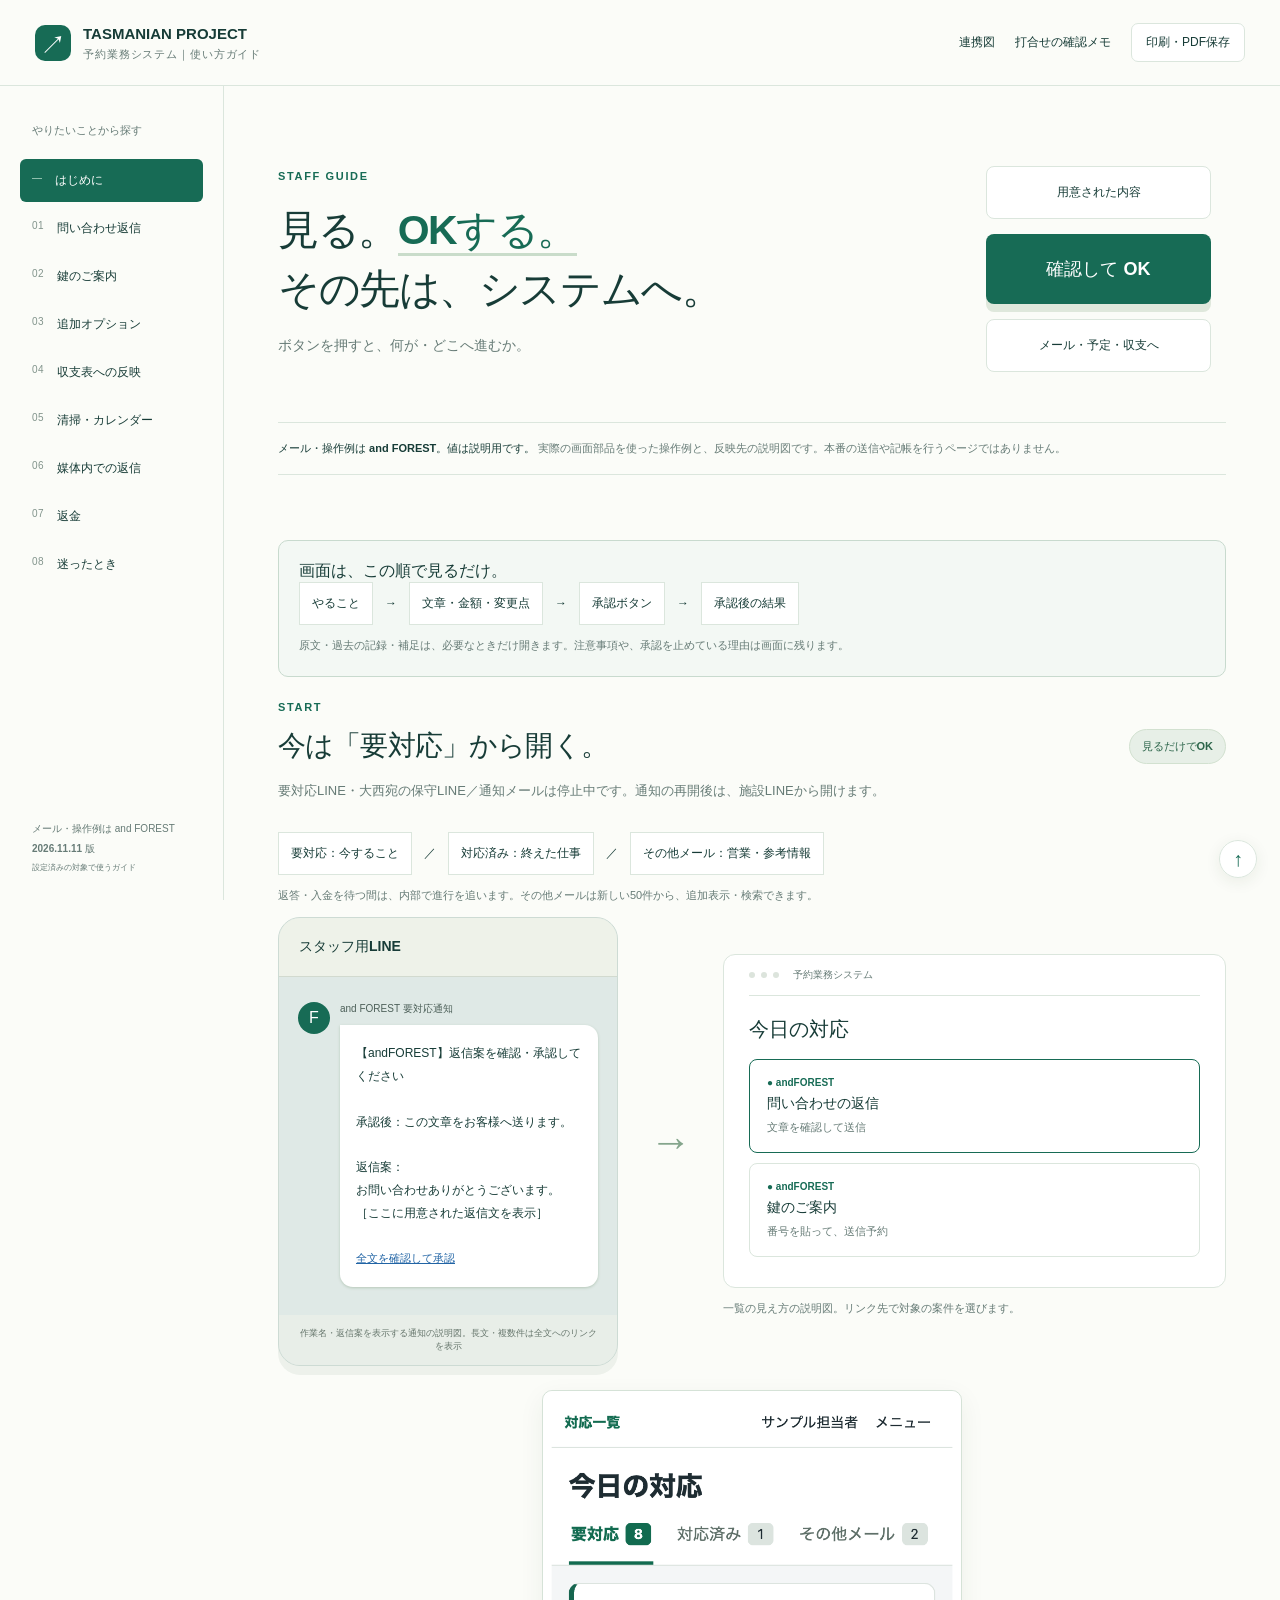
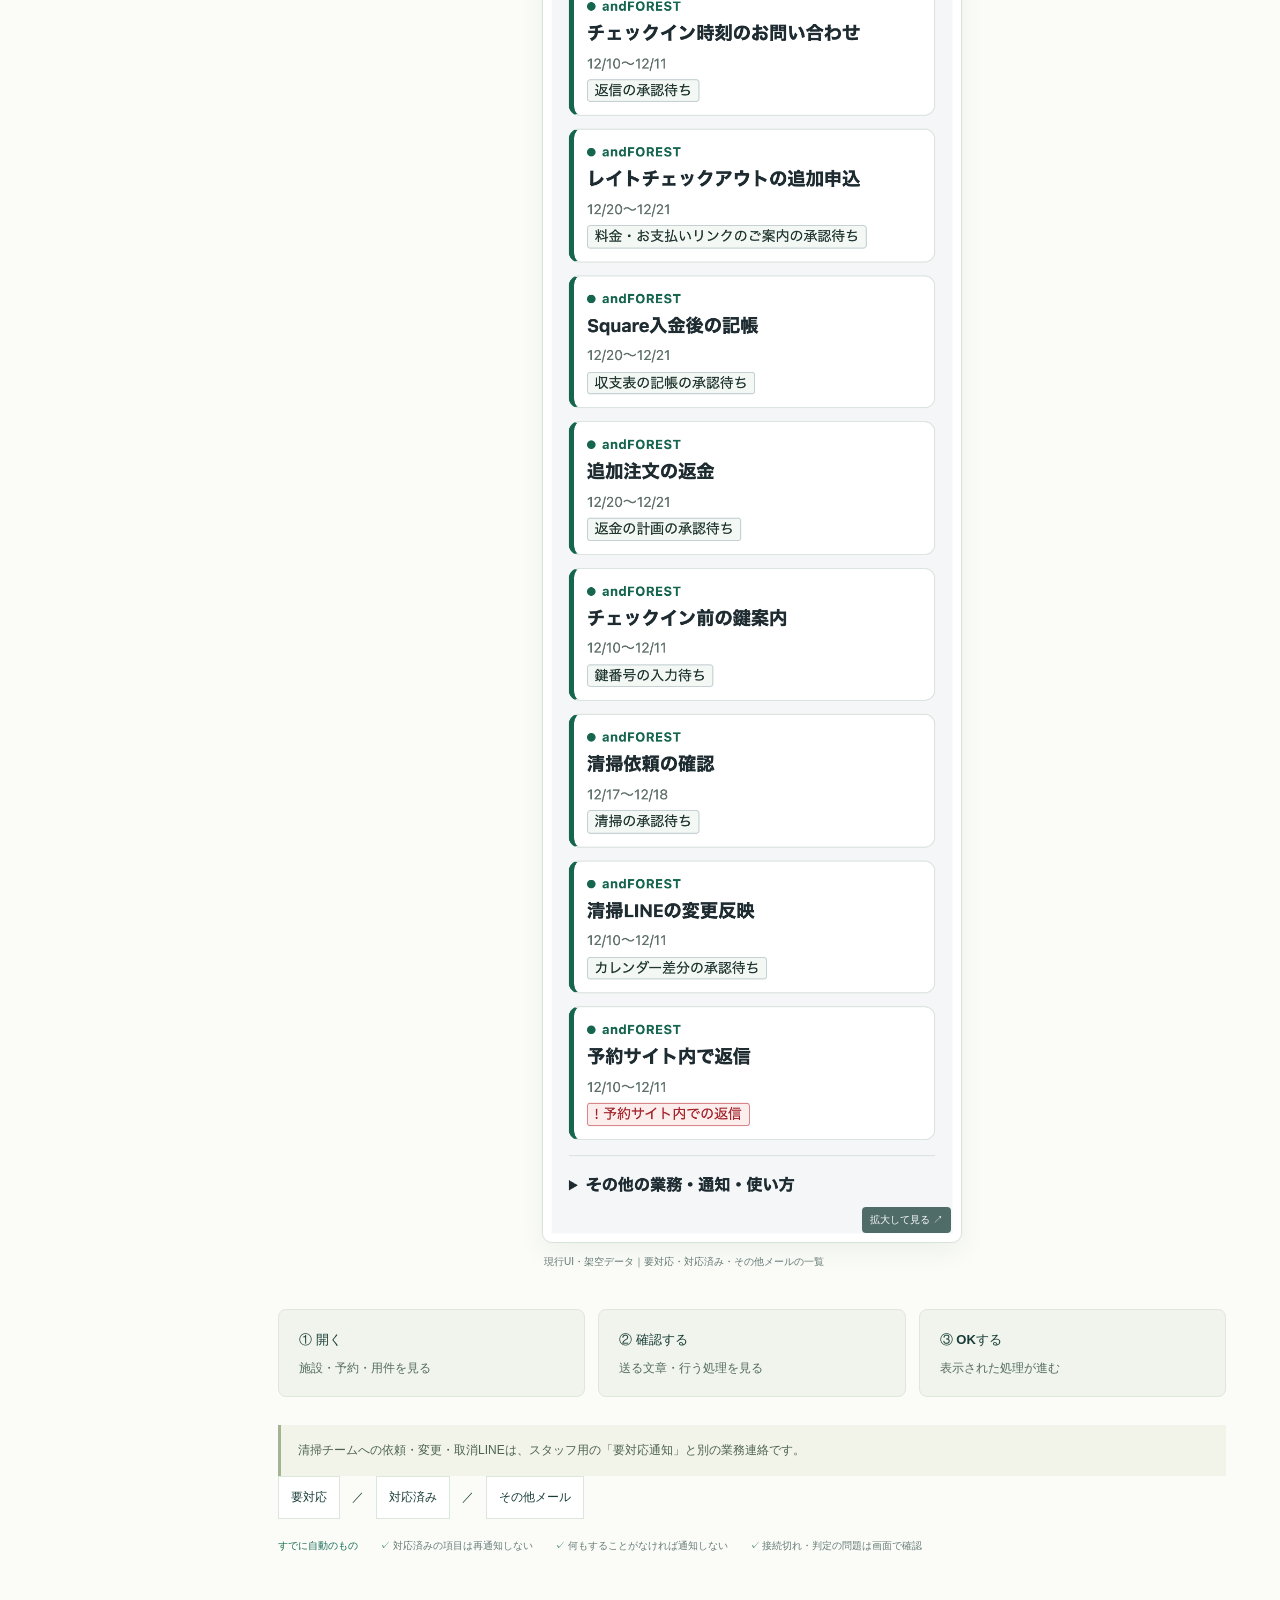
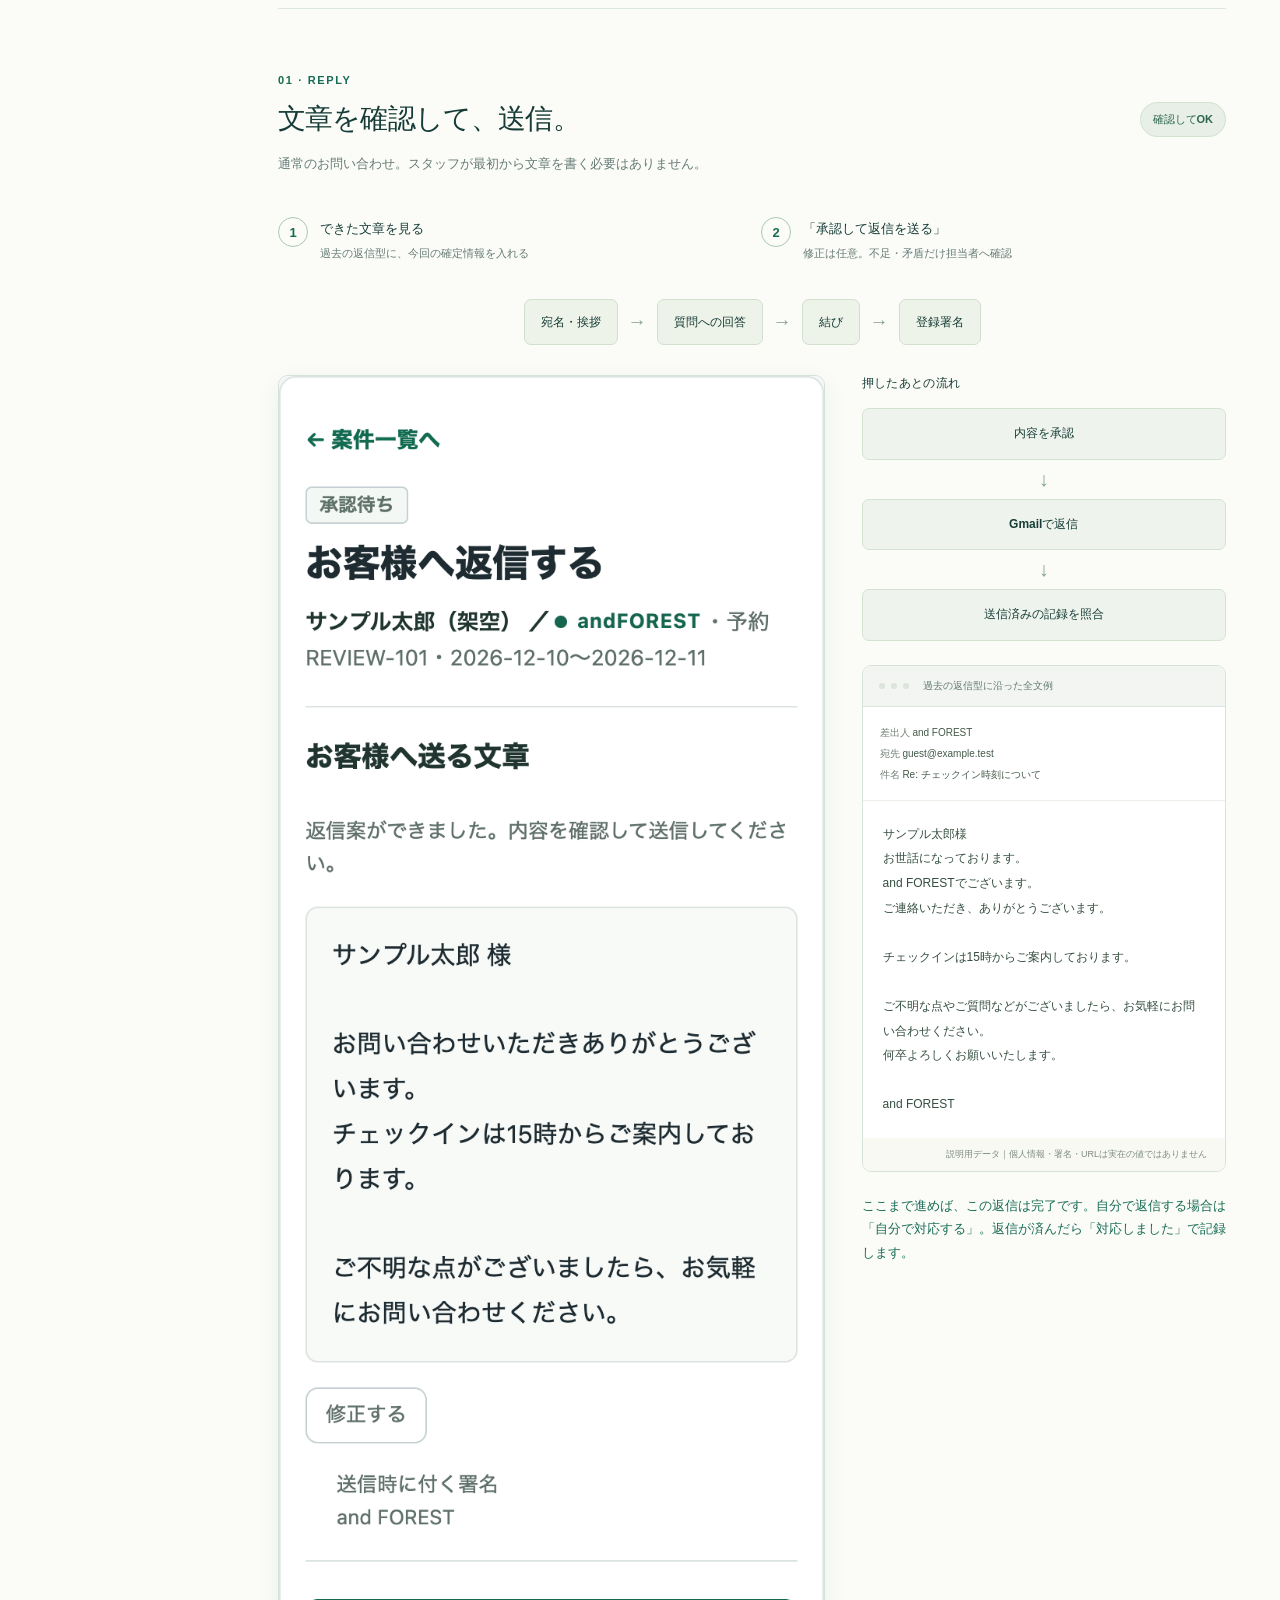
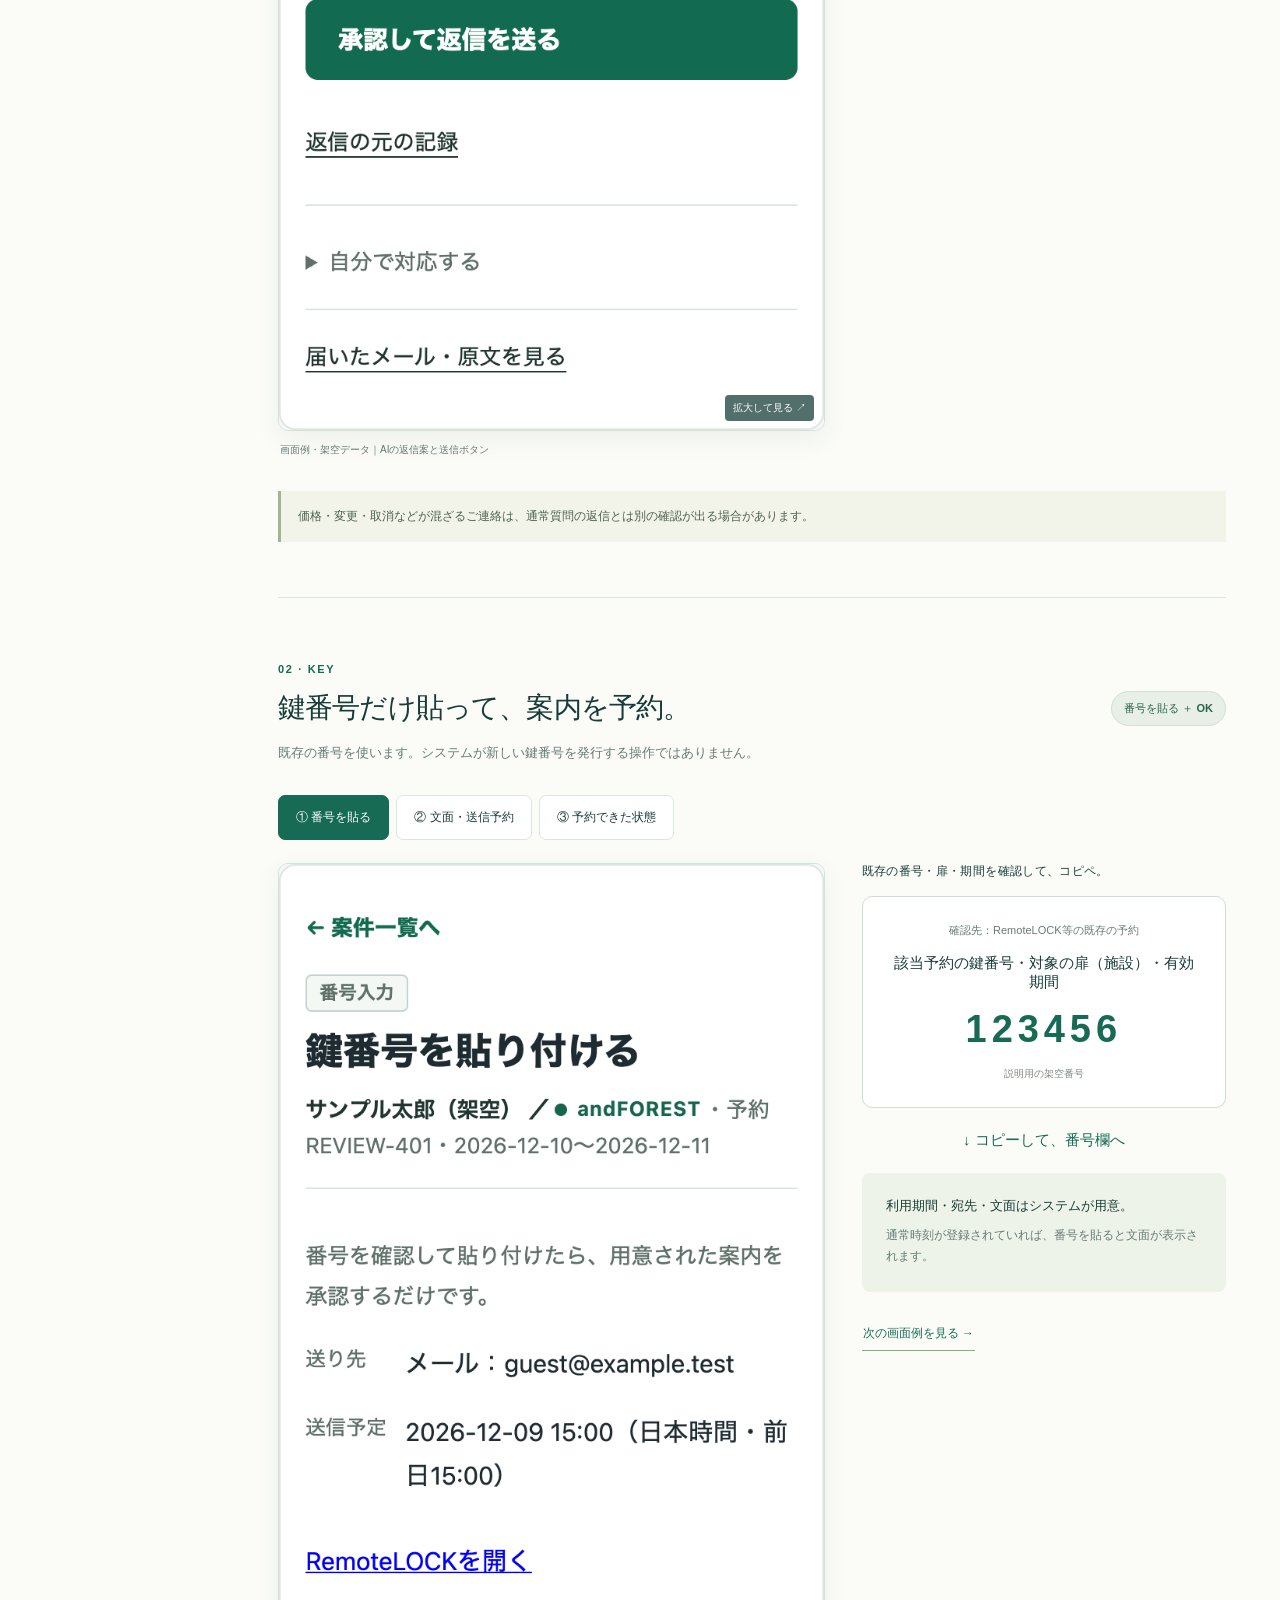
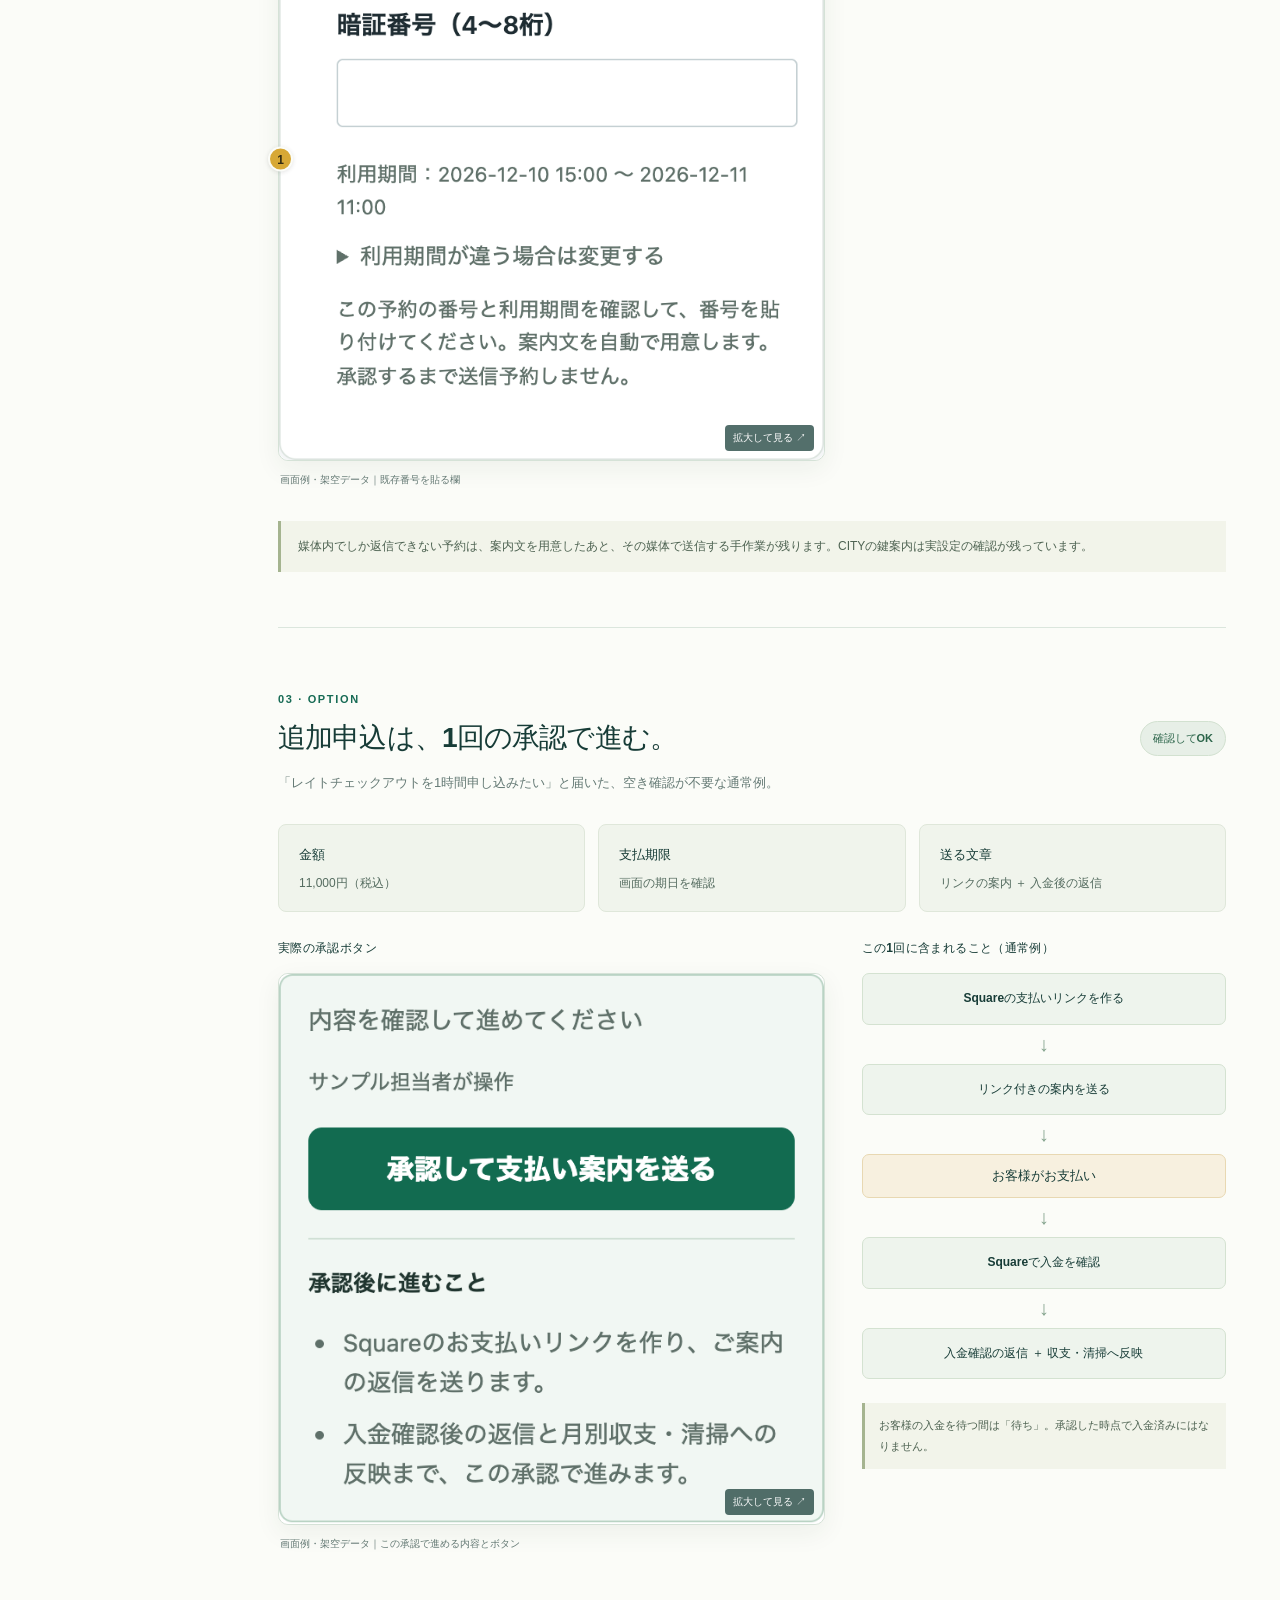
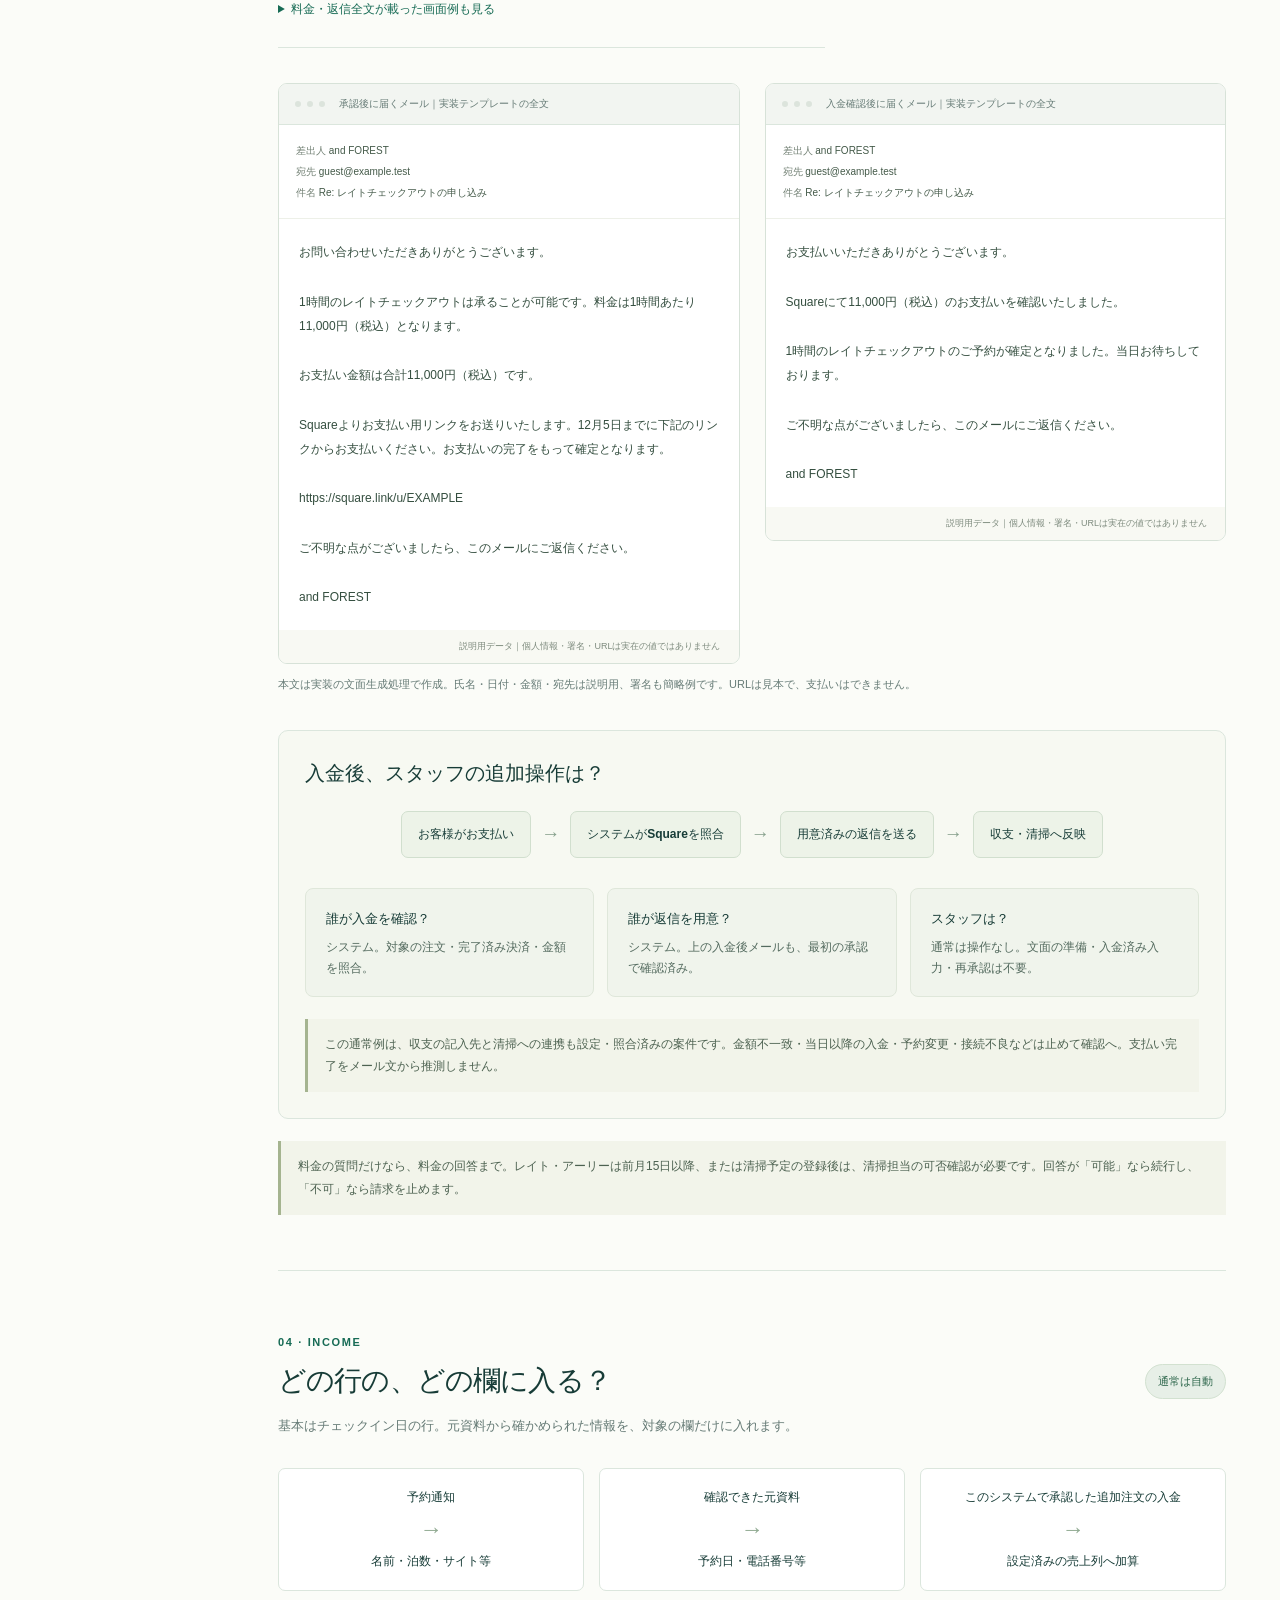
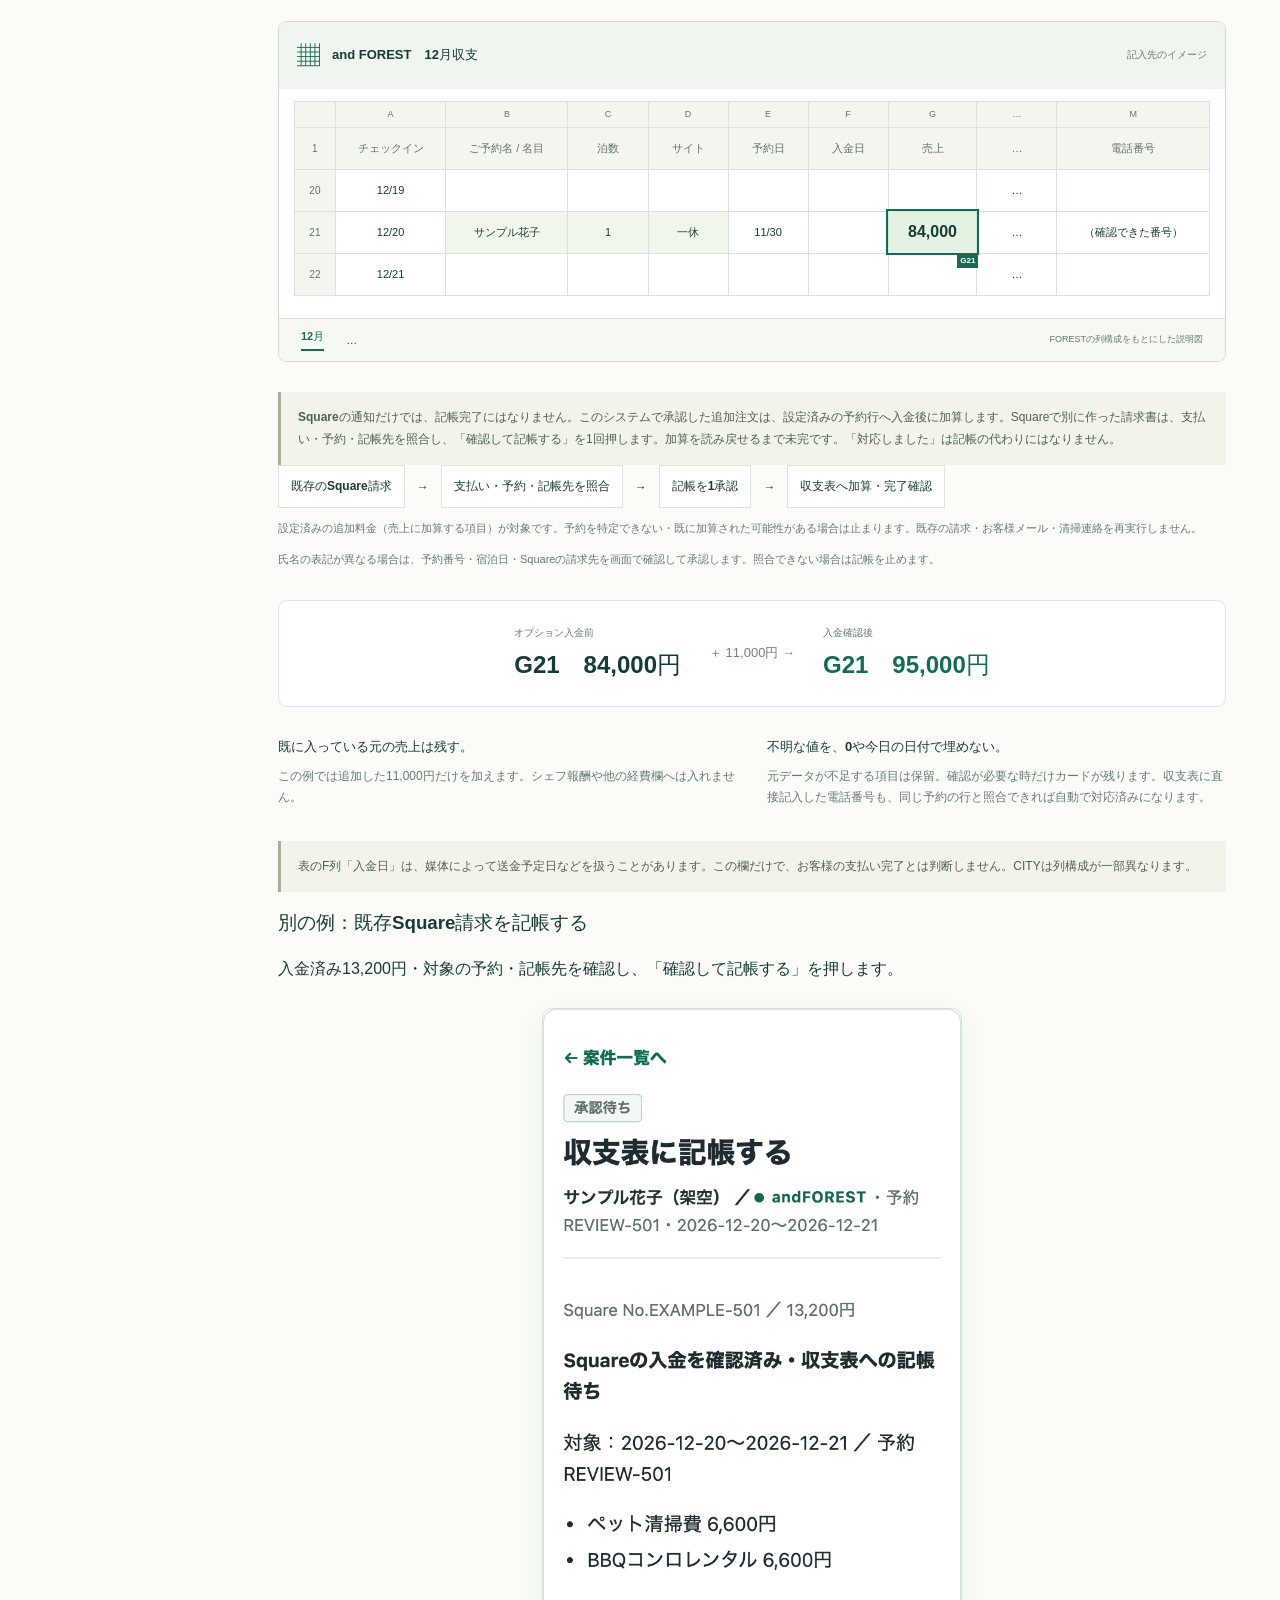
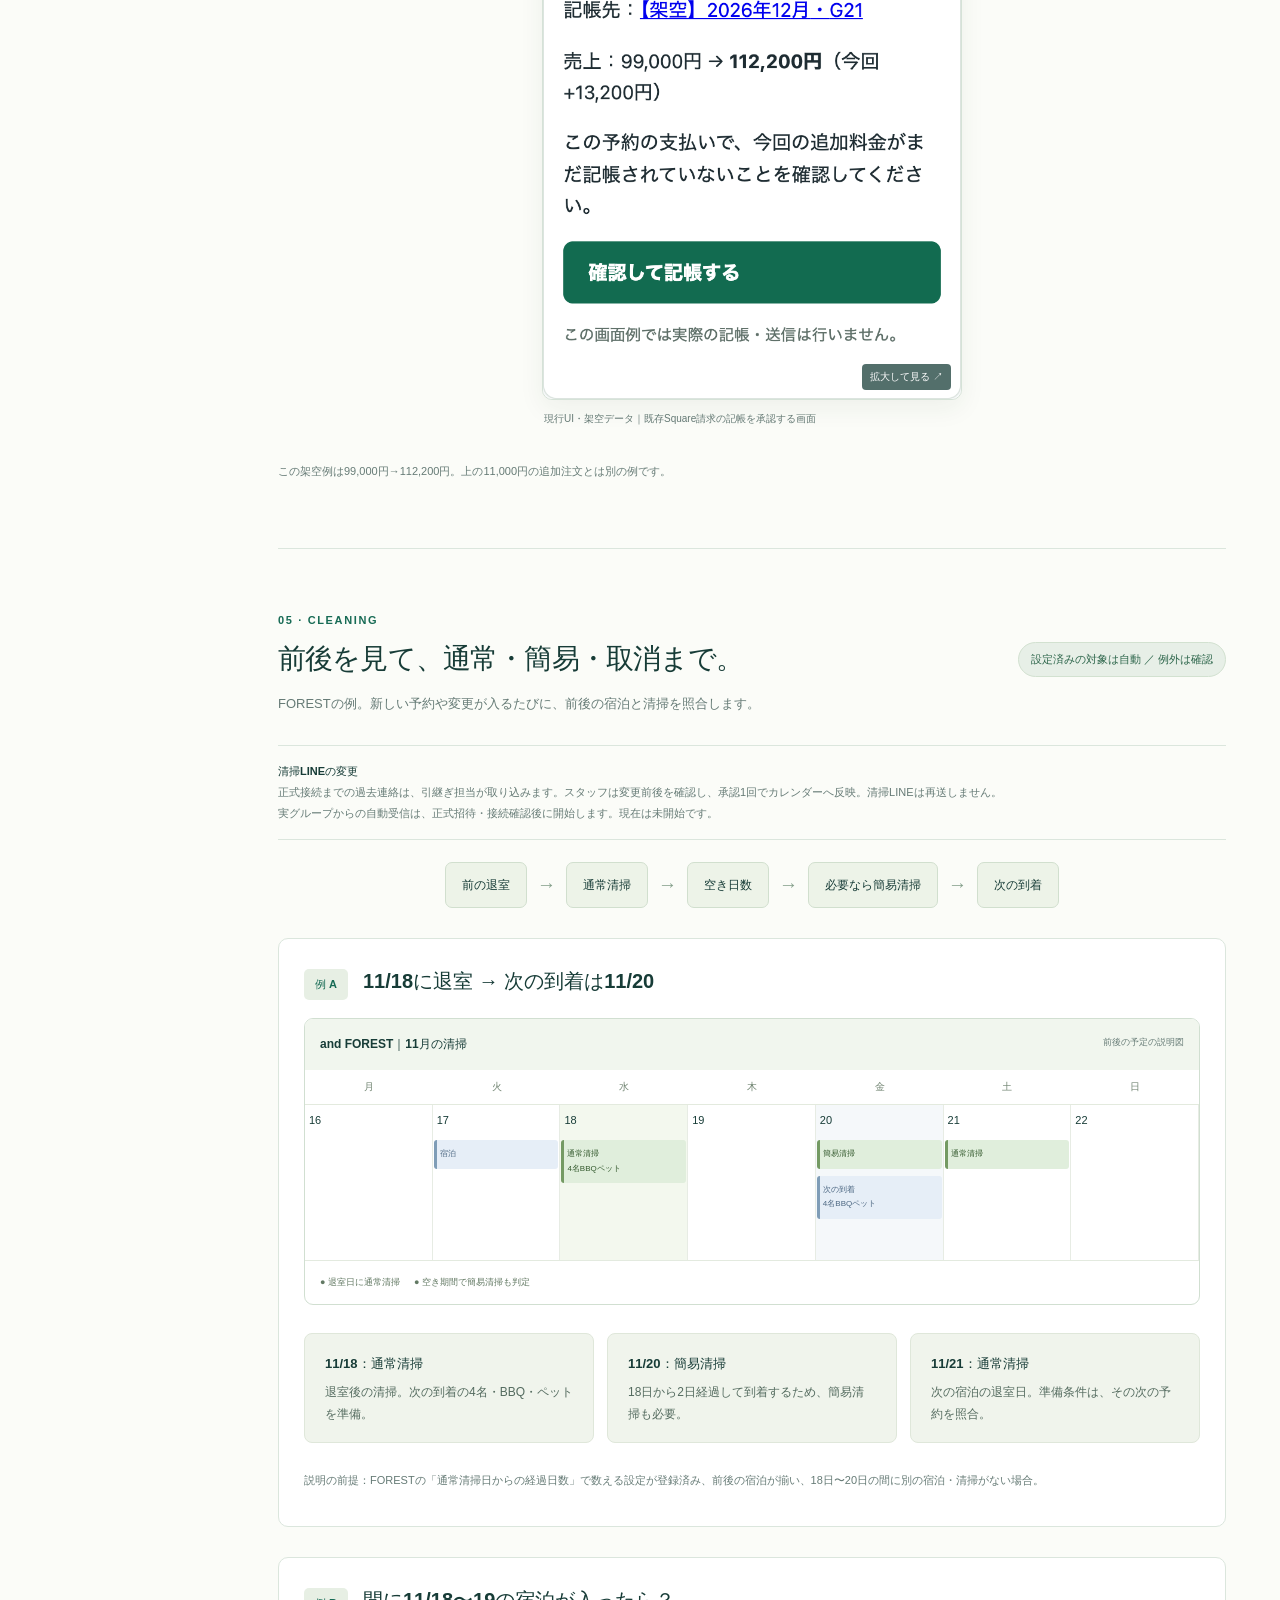
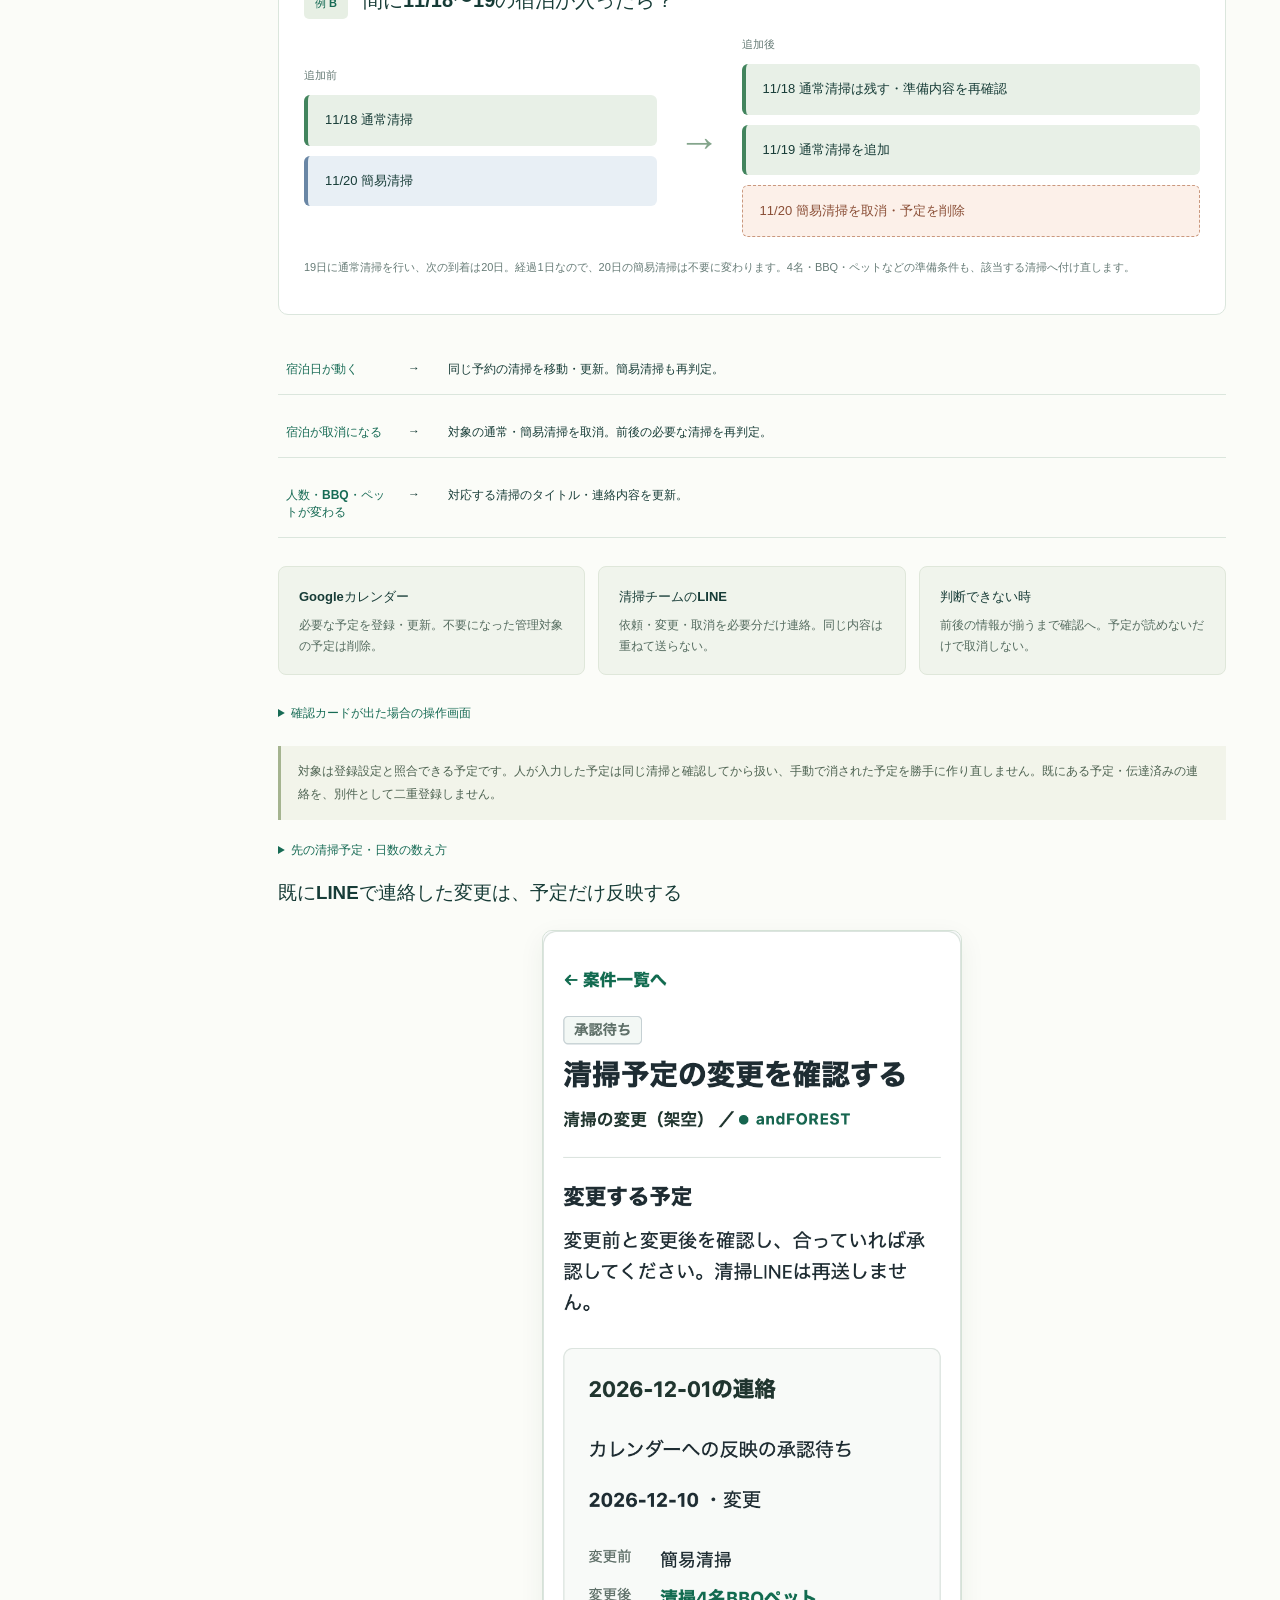
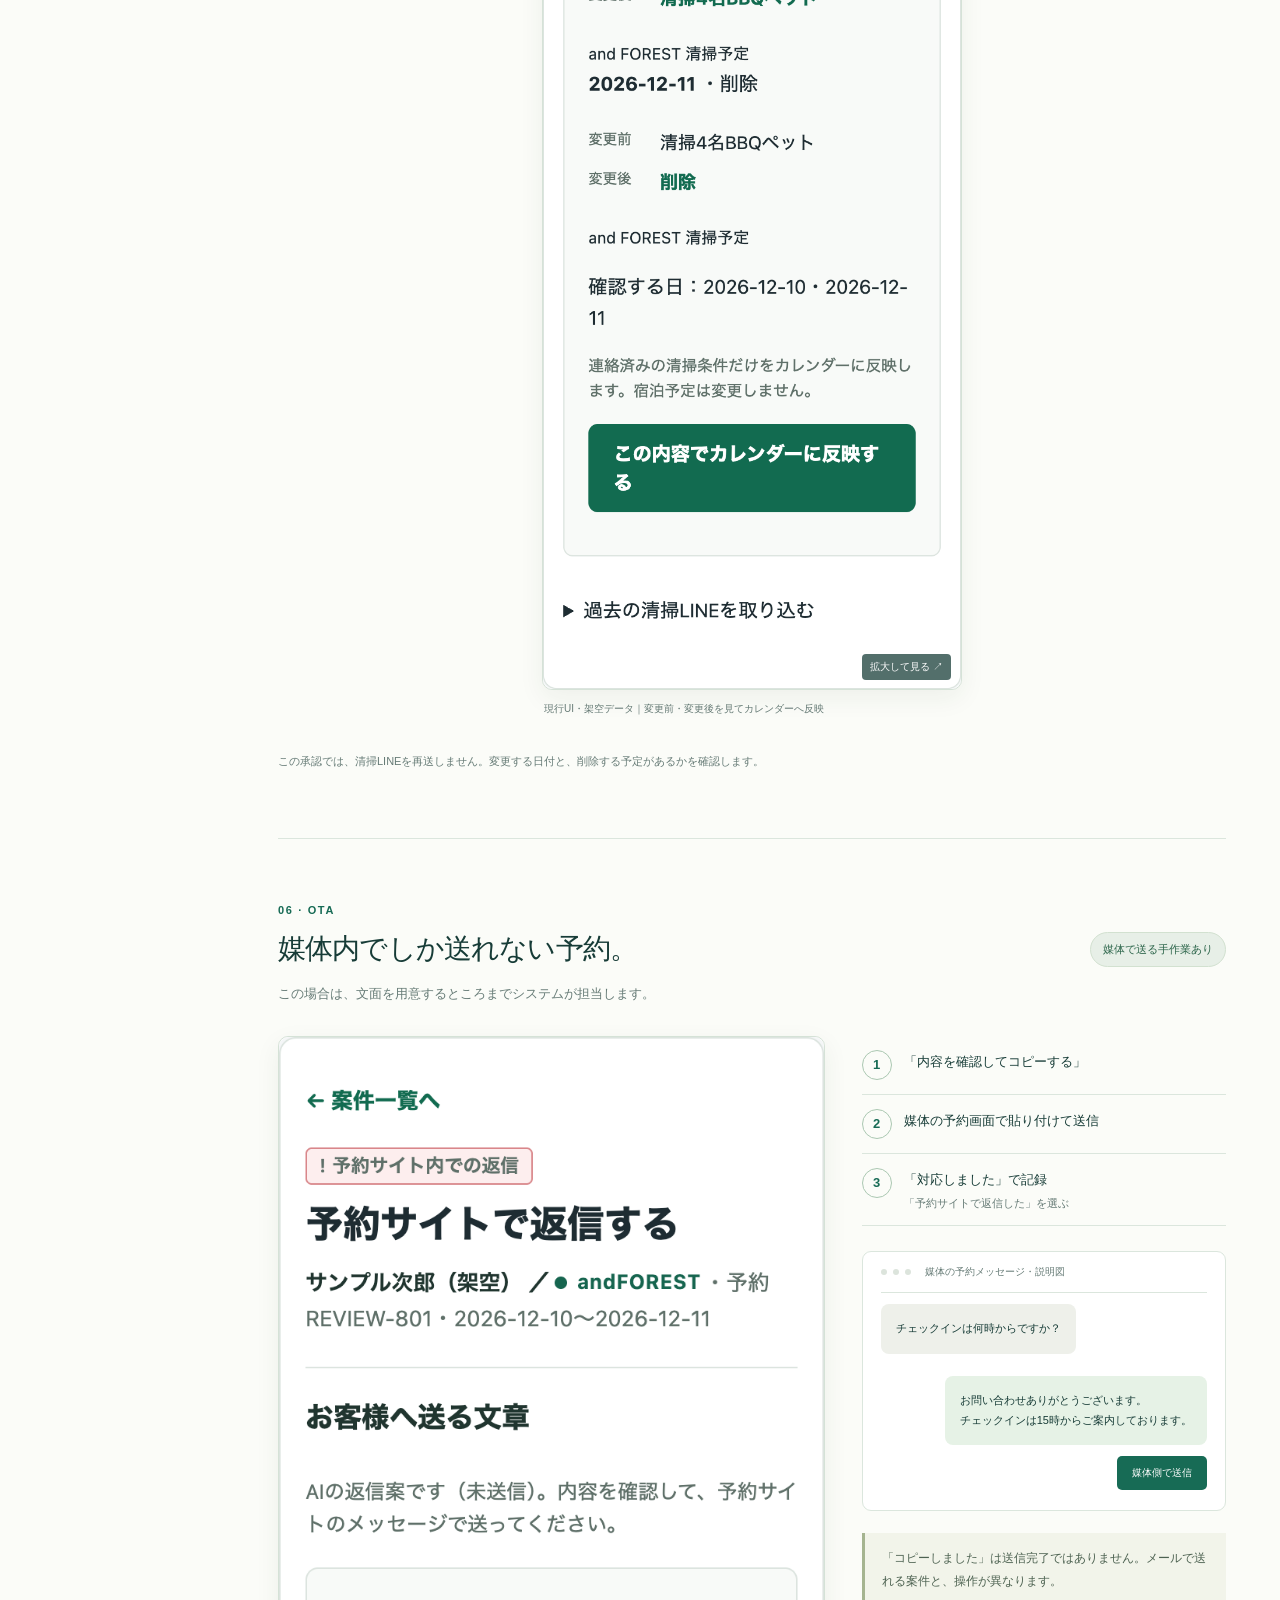
==== commit 284e1499: "docs: refresh mobile approval guide and workflow diagrams" ====
--- a/index.html
+++ b/index.html
@@ -1 +1 @@
-<!doctype html><html lang="ja"><head><meta charset="utf-8"><meta name="viewport" content="width=device-width,initial-scale=1"><meta name="color-scheme" content="light"><title>画像でわかる使い方｜株式会社タスマニアンプロジェクト</title><link rel="stylesheet" href="guide.css"><script defer src="guide.js"></script><meta name="robots" content="noindex,nofollow,noarchive"></head><body><header class="top"><a href="#start" class="brand"><span class="brand-icon">↗</span><span>TASMANIAN PROJECT<small>予約業務システム｜使い方ガイド</small></span></a><div class="top-actions"><a href="meeting.html">打合せの確認メモ</a><button id="print">印刷・PDF保存</button></div></header><aside class="sidebar"><p class="nav-label">やりたいことから探す</p><nav><a href="#start"><span>—</span>はじめに</a><a href="#reply"><span>01</span>問い合わせ返信</a><a href="#key"><span>02</span>鍵のご案内</a><a href="#option"><span>03</span>追加オプション</a><a href="#income"><span>04</span>収支表への反映</a><a href="#cleaning"><span>05</span>清掃・カレンダー</a><a href="#media"><span>06</span>媒体内での返信</a><a href="#refund"><span>07</span>返金</a><a href="#help"><span>08</span>迷ったとき</a></nav><div class="sidebar-foot">メール・操作例は and FOREST<br><b>2026.11.10 版</b><small>設定済みの対象で使うガイド</small></div></aside><main><div class="hero"><div><span class="eyebrow">STAFF GUIDE</span><h1>見る。<em>OKする。</em><br>その先は、システムへ。</h1><p>ボタンを押すと、何が・どこへ進むか。</p></div><div class="hero-route"><span>用意された内容</span><b>確認して OK</b><span>メール・予定・収支へ</span></div></div><div class="sample-notice"><b>メール・操作例は and FOREST。値は説明用です。</b> 実際の画面部品を使った操作例と、反映先の説明図です。本番の送信や記帳を行うページではありません。</div><section id="start" class="chapter"><div class="chapter-head"><div><div class="eyebrow">START</div><h2>今は「要対応」から開く。</h2><p>要対応LINE・大西宛の保守LINE／通知メールは停止中です。通知の再開後は、施設LINEから開けます。</p></div><span class="mode">見るだけでOK</span></div><div class="mini-chain"><b>要対応：今すること</b><span>／</span><b>対応済み：終えた仕事</b><span>／</span><b>その他メール：営業・参考情報</b></div><p class="micro">返答・入金を待つ間は、内部で進行を追います。その他メールは新しい50件から、追加表示・検索できます。</p><div class="start-flow"><div class="phone"><div class="phonebar">スタッフ用LINE</div><div class="chat"><div class="chatavatar">F</div><div><div class="chatname">and FOREST 要対応通知</div><div class="bubble">【andFOREST】返信案を確認・承認してください<br><br>承認後：この文章をお客様へ送ります。<br><br>返信案：<br>お問い合わせありがとうございます。<br>［ここに用意された返信文を表示］<br><br><u>全文を確認して承認</u></div></div></div><div class="phonefoot">作業名・返信案を表示する通知の説明図。長文・複数件は全文へのリンクを表示</div></div><div class="handoff-arrow" aria-hidden="true">→</div><div class="start-right"><div class="system-window"><div class="window"><i></i><i></i><i></i><span>予約業務システム</span></div><h3>今日の対応</h3><div class="task"><span>● andFOREST</span><b>問い合わせの返信</b><small>文章を確認して送信</small></div><div class="task ghost"><span>● andFOREST</span><b>鍵のご案内</b><small>番号を貼って、送信予約</small></div></div><p class="micro">一覧の見え方の説明図。リンク先で対象の案件を選びます。</p></div></div><div class="three"><div><b>① 開く</b><p>施設・予約・用件を見る</p></div><div><b>② 確認する</b><p>送る文章・行う処理を見る</p></div><div><b>③ OKする</b><p>表示された処理が進む</p></div></div><div class="note">清掃チームへの依頼・変更・取消LINEは、スタッフ用の「要対応通知」と別の業務連絡です。</div><div class="mini-chain"><b>要対応</b><span>／</span><b>対応済み</b><span>／</span><b>その他メール</b></div><div class="auto-strip"><b>すでに自動のもの</b><span>対応済みの項目は再通知しない</span><span>何もすることがなければ通知しない</span><span>判定の不具合・接続切れは開発保守へ</span></div></section><section id="reply" class="chapter"><div class="chapter-head"><div><div class="eyebrow">01 · REPLY</div><h2>文章を確認して、送信。</h2><p>通常のお問い合わせ。スタッフが最初から文章を書く必要はありません。</p></div><span class="mode">確認してOK</span></div><div class="steps"><div class="step"><b>1</b><span><strong>できた文章を見る</strong><small>過去の返信型に、今回の確定情報を入れる</small></span></div><div class="step"><b>2</b><span><strong>「この内容で承認して送信する」</strong><small>修正は任意。不足・矛盾だけ担当者へ確認</small></span></div></div><div class="reply-shape"><b>宛名・挨拶</b><span>→</span><b>質問への回答</b><span>→</span><b>結び</b><span>→</span><b>登録署名</b></div><div class="story-grid"><div><figure class="screen"><button class="zoom" data-image="images/question.png" aria-label="AIの返信案と送信ボタンを拡大"><img src="images/question.png" width="880" height="1306" alt="AIの返信案と送信ボタン" loading="lazy"><span class="enlarge">拡大して見る ↗</span></button><figcaption>画面例・架空データ｜AIの返信案と送信ボタン</figcaption></figure></div><div class="result"><div class="result-title">押したあとの流れ</div><div class="chain"><b>内容を承認</b><span>↓</span><b>Gmailで返信</b><span>↓</span><b>送信済みの記録を照合</b></div><div class="mail output"><div class="window"><i></i><i></i><i></i><span>過去の返信型に沿った全文例</span></div><div class="mailmeta">差出人 <b>and FOREST</b><br>宛先 <b>guest@example.test</b><br>件名 <b>Re: チェックイン時刻について</b></div><div class="mailbody">サンプル太郎様<br>お世話になっております。<br>and FORESTでございます。<br>ご連絡いただき、ありがとうございます。<br><br>チェックインは15時からご案内しております。<br><br>ご不明な点やご質問などがございましたら、お気軽にお問い合わせください。<br>何卒よろしくお願いいたします。<br><br>and FOREST</div><div class="sample-stamp">説明用データ｜個人情報・署名・URLは実在の値ではありません</div></div><p class="result-end">ここまで進めば、この返信は完了です。自分で返信する場合は「自分で対応する」。返信が済んだら「対応しました」で記録します。</p></div></div><div class="note">価格・変更・取消などが混ざるご連絡は、通常質問の返信とは別の確認が出る場合があります。</div></section><section id="key" class="chapter"><div class="chapter-head"><div><div class="eyebrow">02 · KEY</div><h2>鍵番号だけ貼って、<wbr>案内を予約。</h2><p>既存の番号を使います。システムが新しい鍵番号を発行する操作ではありません。</p></div><span class="mode">番号を貼る ＋ OK</span></div><div class="switcher" role="tablist" aria-label="鍵案内の説明画面"><button role="tab" aria-selected="true" data-show="key-entry-panel">① 番号を貼る</button><button role="tab" aria-selected="false" data-show="key-preview-panel">② 文面・送信予約</button><button role="tab" aria-selected="false" data-show="key-scheduled-panel">③ 予約できた状態</button></div><div class="switch-panel" id="key-entry-panel"><div class="story-grid"><div><figure class="screen"><button class="zoom" data-image="images/key-entry.png" aria-label="既存番号を貼る欄を拡大"><img src="images/key-entry.png" width="820" height="718" alt="既存番号を貼る欄" loading="lazy"><span class="pin" style="top:74.87%">1</span><span class="enlarge">拡大して見る ↗</span></button><figcaption>画面例・架空データ｜既存番号を貼る欄</figcaption></figure></div><div class="result"><div class="result-title">既存の番号・扉・期間を確認して、コピペ。</div><div class="existing-key"><small>確認先：RemoteLOCK等の既存の予約</small><b>該当予約の鍵番号・対象の扉（施設）・有効期間</b><strong>123456</strong><em>説明用の架空番号</em></div><div class="big-arrow">↓ コピーして、番号欄へ</div><div class="benefit"><b>利用期間・宛先・文面はシステムが用意。</b><p>通常時刻が登録されていれば、番号を貼ると文面が表示されます。</p></div><button class="next-explain" data-next-panel="key-preview-panel">次の画面例を見る →</button></div></div></div><div class="switch-panel" id="key-preview-panel" hidden><div class="story-grid"><div><figure class="screen"><button class="zoom" data-image="images/key-preview.png" aria-label="送る内容の確認と送信予約を拡大"><img src="images/key-preview.png" width="820" height="998" alt="送る内容の確認と送信予約" loading="lazy"><span class="pin" style="top:65.03%">2</span><span class="pin" style="top:85.21%">3</span><span class="enlarge">拡大して見る ↗</span></button><figcaption>画面例・架空データ｜送る内容の確認と送信予約</figcaption></figure></div><div class="result"><div class="result-title">送信前は、ここを確認。</div><div class="three-checks"><b>宛先</b><b>対象施設</b><b>鍵番号</b><b>使える期間</b></div><p class="micro">表示される利用期間と、実際の鍵の有効期間を確かめます。</p><div class="action-crop"><figure class="screen"><button class="zoom" data-image="images/key-action.png" aria-label="実際の送信予約ボタンを拡大"><img src="images/key-action.png" width="170" height="44" alt="実際の送信予約ボタン" loading="lazy"><span class="enlarge">拡大して見る ↗</span></button><figcaption>画面例・架空データ｜実際の送信予約ボタン</figcaption></figure></div><div class="chain"><b>この内容で送信予約</b><span>↓</span><b>システム内で送信待ち</b><span>↓</span><b>表示の時刻にGmailから自動送信</b></div><div class="timecard"><small>この例の送信予定</small><strong>12/9　15:00</strong><span>12/10到着の前日</span></div><button class="next-explain" data-next-panel="key-scheduled-panel">予約できた画面例を見る →</button></div></div></div><div class="switch-panel" id="key-scheduled-panel" hidden><div class="story-grid"><div><figure class="screen"><button class="zoom" data-image="images/key-scheduled.png" aria-label="送信予約済みの画面を拡大"><img src="images/key-scheduled.png" width="820" height="584" alt="送信予約済みの画面" loading="lazy"><span class="enlarge">拡大して見る ↗</span></button><figcaption>画面例・架空データ｜送信予約済みの画面</figcaption></figure></div><div class="result"><div class="complete-mark">✓</div><h3>送信時刻に、もう一度押さなくてOK。</h3><p>「送信予約済み」の表示を確認します。</p><p class="note">ここで予約するのはシステム内の送信です。Gmailの「送信予定」フォルダに並ぶ予約とは別です。</p></div></div></div><div class="note">媒体内でしか返信できない予約は、案内文を用意したあと、その媒体で送信する手作業が残ります。CITYの鍵案内は実設定の確認が残っています。</div></section><section id="option" class="chapter"><div class="chapter-head"><div><div class="eyebrow">03 · OPTION</div><h2>追加申込は、1回の承認で進む。</h2><p>「レイトチェックアウトを1時間申し込みたい」と届いた、空き確認が不要な通常例。</p></div><span class="mode">確認してOK</span></div><div class="three"><div><b>金額</b><p>11,000円（税込）</p></div><div><b>支払期限</b><p>画面の期日を確認</p></div><div><b>送る文章</b><p>リンクの案内 ＋ 入金後の返信</p></div></div><div class="story-grid"><div><div class="result-title">実際の承認ボタン</div><figure class="screen"><button class="zoom" data-image="images/option-action.png" aria-label="この承認で進める内容とボタンを拡大"><img src="images/option-action.png" width="758" height="270" alt="この承認で進める内容とボタン" loading="lazy"><span class="enlarge">拡大して見る ↗</span></button><figcaption>画面例・架空データ｜この承認で進める内容とボタン</figcaption></figure><details class="full-screen"><summary>料金・返信全文が載った画面例も見る</summary><figure class="screen"><button class="zoom" data-image="images/option.png" aria-label="料金案内と入金後の返信を拡大"><img src="images/option.png" width="820" height="1748" alt="料金案内と入金後の返信" loading="lazy"><span class="pin" style="top:53.70%">1</span><span class="pin" style="top:93.32%">2</span><span class="enlarge">拡大して見る ↗</span></button><figcaption>画面例・架空データ｜料金案内と入金後の返信</figcaption></figure></details></div><div class="result"><div class="result-title">この1回に含まれること（通常例）</div><div class="chain wide"><b>Squareの支払いリンクを作る</b><span>↓</span><b>リンク付きの案内を送る</b><span>↓</span><div class="customer-step">お客様がお支払い</div><span>↓</span><b>Squareで入金を確認</b><span>↓</span><b>入金確認の返信 ＋ 収支・清掃へ反映</b></div><div class="note compact">お客様の入金を待つ間は「待ち」。承認した時点で入金済みにはなりません。</div></div></div><div class="outcomes"><div><div class="mail output"><div class="window"><i></i><i></i><i></i><span>承認後に届くメール｜実装テンプレートの全文</span></div><div class="mailmeta">差出人 <b>and FOREST</b><br>宛先 <b>guest@example.test</b><br>件名 <b>Re: レイトチェックアウトの申し込み</b></div><div class="mailbody">お問い合わせいただきありがとうございます。<br><br>1時間のレイトチェックアウトは承ることが可能です。料金は1時間あたり11,000円（税込）となります。<br><br>お支払い金額は合計11,000円（税込）です。<br><br>Squareよりお支払い用リンクをお送りいたします。12月5日までに下記のリンクからお支払いください。お支払いの完了をもって確定となります。<br><br>https://square.link/u/EXAMPLE<br><br>ご不明な点がございましたら、このメールにご返信ください。<br><br>and FOREST</div><div class="sample-stamp">説明用データ｜個人情報・署名・URLは実在の値ではありません</div></div></div><div><div class="mail output"><div class="window"><i></i><i></i><i></i><span>入金確認後に届くメール｜実装テンプレートの全文</span></div><div class="mailmeta">差出人 <b>and FOREST</b><br>宛先 <b>guest@example.test</b><br>件名 <b>Re: レイトチェックアウトの申し込み</b></div><div class="mailbody">お支払いいただきありがとうございます。<br><br>Squareにて11,000円（税込）のお支払いを確認いたしました。<br><br>1時間のレイトチェックアウトのご予約が確定となりました。当日お待ちしております。<br><br>ご不明な点がございましたら、このメールにご返信ください。<br><br>and FOREST</div><div class="sample-stamp">説明用データ｜個人情報・署名・URLは実在の値ではありません</div></div></div></div><p class="micro">本文は実装の文面生成処理で作成。氏名・日付・金額・宛先は説明用、署名も簡略例です。URLは見本で、支払いはできません。</p><div class="automation-after"><h3>入金後、スタッフの追加操作は？</h3><div class="reply-shape"><b>お客様がお支払い</b><span>→</span><b>システムがSquareを照合</b><span>→</span><b>用意済みの返信を送る</b><span>→</span><b>収支・清掃へ反映</b></div><div class="three"><div><b>誰が入金を確認？</b><p>システム。対象の注文・完了済み決済・金額を照合。</p></div><div><b>誰が返信を用意？</b><p>システム。上の入金後メールも、最初の承認で確認済み。</p></div><div><b>スタッフは？</b><p>通常は操作なし。文面の準備・入金済み入力・再承認は不要。</p></div></div><div class="note">この通常例は、収支の記入先と清掃への連携も設定・照合済みの案件です。金額不一致・当日以降の入金・予約変更・接続不良などは止めて確認へ。支払い完了をメール文から推測しません。</div></div><div class="note">料金の質問だけなら、料金の回答まで。レイト・アーリーは前月15日以降、または清掃予定の登録後は、清掃担当の可否確認が必要です。回答が「可能」なら続行し、「不可」なら請求を止めます。</div></section><section id="income" class="chapter"><div class="chapter-head"><div><div class="eyebrow">04 · INCOME</div><h2>どの行の、どの欄に入る？</h2><p>基本はチェックイン日の行。元資料から確かめられた情報を、対象の欄だけに入れます。</p></div><span class="mode">通常は自動</span></div><div class="field-map"><div>予約通知 <span>→</span> <b>名前・泊数・サイト等</b></div><div>確認できた元資料 <span>→</span> <b>予約日・電話番号等</b></div><div>このシステムで承認した追加注文の入金 <span>→</span> <b>設定済みの売上列へ加算</b></div></div><div class="sheet output"><div class="sheetbar"><span class="sheeticon">▦</span><b>and FOREST　12月収支</b><span>記入先のイメージ</span></div><div class="sheet-scroll"><table><thead><tr><th></th><th>A</th><th>B</th><th>C</th><th>D</th><th>E</th><th>F</th><th>G</th><th>…</th><th>M</th></tr><tr><th>1</th><th>チェックイン</th><th>ご予約名 / 名目</th><th>泊数</th><th>サイト</th><th>予約日</th><th>入金日</th><th>売上</th><th>…</th><th>電話番号</th></tr></thead><tbody><tr><th>20</th><td>12/19</td><td></td><td></td><td></td><td></td><td></td><td></td><td>…</td><td></td></tr><tr><th>21</th><td>12/20</td><td class="tint">サンプル花子</td><td class="tint">1</td><td class="tint">一休</td><td>11/30</td><td></td><td class="selected" data-cell="G21">84,000<span>G21</span></td><td>…</td><td>（確認できた番号）</td></tr><tr><th>22</th><td>12/21</td><td></td><td></td><td></td><td></td><td></td><td></td><td>…</td><td></td></tr></tbody></table></div><div class="sheet-tabs"><b>12月</b><span>…</span><em>FORESTの列構成をもとにした説明図</em></div></div><div class="note"><b>Squareの通知だけでは、記帳完了にはなりません。</b>このシステムで承認した追加注文は、設定済みの予約行へ入金後に加算します。Squareで別に作った請求書は、支払い・予約・記帳先を照合し、「確認して記帳する」を1回押します。加算を読み戻せるまで未完です。「対応しました」は記帳の代わりにはなりません。</div><div class="mini-chain"><b>既存のSquare請求</b><span>→</span><b>支払い・予約・記帳先を照合</b><span>→</span><b>記帳を1承認</b><span>→</span><b>収支表へ加算・完了確認</b></div><p class="micro">設定済みの追加料金（売上に加算する項目）が対象です。予約を特定できない・既に加算された可能性がある場合は止まります。既存の請求・お客様メール・清掃連絡を再実行しません。</p><p class="micro">氏名の表記が異なる場合は、予約番号・宿泊日・Squareの請求先を画面で確認して承認します。照合できない場合は記帳を止めます。</p><div class="ledger-change"><div><small>オプション入金前</small><strong>G21　84,000円</strong></div><span>＋ 11,000円 →</span><div class="paid"><small>入金確認後</small><strong>G21　95,000円</strong></div></div><div class="two-notes"><div><b>既に入っている元の売上は残す。</b><p>この例では追加した11,000円だけを加えます。シェフ報酬や他の経費欄へは入れません。</p></div><div><b>不明な値を、0や今日の日付で埋めない。</b><p>元データが不足する項目は保留。確認が必要な時だけカードが残ります。収支表に直接記入した電話番号も、同じ予約の行と照合できれば自動で対応済みになります。</p></div></div><div class="note">表のF列「入金日」は、媒体によって送金予定日などを扱うことがあります。この欄だけで、お客様の支払い完了とは判断しません。CITYは列構成が一部異なります。</div></section><section id="cleaning" class="chapter"><div class="chapter-head"><div><div class="eyebrow">05 · CLEANING</div><h2>前後を見て、通常・簡易・取消まで。</h2><p>FORESTの例。新しい予約や変更が入るたびに、前後の宿泊と清掃を照合します。</p></div><span class="mode">設定済みの対象は自動 ／ 例外は確認</span></div><div class="sample-notice" data-line-intake-status="not-connected"><b>清掃LINEの変更</b><br>正式接続までの過去連絡は、引継ぎ担当が取り込みます。スタッフは変更前後を確認し、承認1回でカレンダーへ反映。清掃LINEは再送しません。<br>実グループからの自動受信は、正式招待・接続確認後に開始します。現在は未開始です。</div><div class="reply-shape"><b>前の退室</b><span>→</span><b>通常清掃</b><span>→</span><b>空き日数</b><span>→</span><b>必要なら簡易清掃</b><span>→</span><b>次の到着</b></div><div class="clean-case"><div class="case-heading"><b>例 A</b><h3>11/18に退室 → 次の到着は11/20</h3></div><div class="calendar output"><div class="calendarbar"><b>and FOREST｜11月の清掃</b><span>前後の予定の説明図</span></div><div class="weekhead"><span>月</span><span>火</span><span>水</span><span>木</span><span>金</span><span>土</span><span>日</span></div><div class="week"><div>16</div><div>17<em class="stay-event">宿泊</em></div><div class="clean-day">18<em class="clean-event">通常清掃<br>4名BBQペット</em></div><div>19</div><div class="arrival-day">20<em class="clean-event">簡易清掃</em><em class="stay-event">次の到着<br>4名BBQペット</em></div><div>21<em class="clean-event">通常清掃</em></div><div>22</div></div><div class="calendar-key"><span>● 退室日に通常清掃</span><span>● 空き期間で簡易清掃も判定</span></div></div><div class="three"><div><b>11/18：通常清掃</b><p>退室後の清掃。次の到着の4名・BBQ・ペットを準備。</p></div><div><b>11/20：簡易清掃</b><p>18日から2日経過して到着するため、簡易清掃も必要。</p></div><div><b>11/21：通常清掃</b><p>次の宿泊の退室日。準備条件は、その次の予約を照合。</p></div></div><p class="micro">説明の前提：FORESTの「通常清掃日からの経過日数」で数える設定が登録済み、前後の宿泊が揃い、18日〜20日の間に別の宿泊・清掃がない場合。</p></div><div class="clean-case"><div class="case-heading"><b>例 B</b><h3>間に11/18〜19の宿泊が入ったら？</h3></div><div class="before-after"><div><small>追加前</small><div class="event-pill normal">11/18 通常清掃</div><div class="event-pill simple">11/20 簡易清掃</div></div><span class="handoff-arrow">→</span><div><small>追加後</small><div class="event-pill normal">11/18 通常清掃は残す・準備内容を再確認</div><div class="event-pill normal">11/19 通常清掃を追加</div><div class="event-pill removed">11/20 簡易清掃を取消・予定を削除</div></div></div><p class="micro">19日に通常清掃を行い、次の到着は20日。経過1日なので、20日の簡易清掃は不要に変わります。4名・BBQ・ペットなどの準備条件も、該当する清掃へ付け直します。</p></div><div class="change-rows"><div><b>宿泊日が動く</b><span>→</span><strong>同じ予約の清掃を移動・更新。簡易清掃も再判定。</strong></div><div><b>宿泊が取消になる</b><span>→</span><strong>対象の通常・簡易清掃を取消。前後の必要な清掃を再判定。</strong></div><div><b>人数・BBQ・ペットが変わる</b><span>→</span><strong>対応する清掃のタイトル・連絡内容を更新。</strong></div></div><div class="three"><div><b>Googleカレンダー</b><p>必要な予定を登録・更新。不要になった管理対象の予定は削除。</p></div><div><b>清掃チームのLINE</b><p>依頼・変更・取消を必要分だけ連絡。同じ内容は重ねて送らない。</p></div><div><b>判断できない時</b><p>前後の情報が揃うまで確認へ。予定が読めないだけで取消しない。</p></div></div><details class="minor"><summary>確認カードが出た場合の操作画面</summary><div class="story-grid"><div><figure class="screen"><button class="zoom" data-image="images/cleaning.png" aria-label="通常清掃の確認カード（11/18の1件）を拡大"><img src="images/cleaning.png" width="820" height="825" alt="通常清掃の確認カード（11/18の1件）" loading="lazy"><span class="pin" style="top:50.62%">1</span><span class="pin" style="top:85.11%">2</span><span class="enlarge">拡大して見る ↗</span></button><figcaption>画面例・架空データ｜通常清掃の確認カード（11/18の1件）</figcaption></figure></div><div><h3>画面に書かれた処理を確認して、OK。</h3><p class="micro">この画像は11/18の通常清掃1件です。前後の簡易清掃・取消は別の計画として判定・実行されます。</p><div class="note">既にLINEで伝えた分は「伝え済み（LINEは送らない）」で記録。画面に示すカレンダー処理が残る場合があります。</div></div></div></details><div class="note">対象は登録設定と照合できる予定です。人が入力した予定は同じ清掃と確認してから扱い、手動で消された予定を勝手に作り直しません。既にある予定・伝達済みの連絡を、別件として二重登録しません。</div><details class="minor"><summary>先の清掃予定・日数の数え方</summary><p>月次の対象期間に達してから処理します。12/29の清掃を11/15から扱うのは、本人指定の1件の引継ぎ条件です。全予約を前倒しする意味ではありません。上の簡易清掃例は経過日数の設定が前提で、未登録の施設に同じ数え方を勝手に適用しません。</p></details></section><section id="media" class="chapter"><div class="chapter-head"><div><div class="eyebrow">06 · OTA</div><h2>媒体内でしか送れない予約。</h2><p>この場合は、文面を用意するところまでシステムが担当します。</p></div><span class="mode">媒体で送る手作業あり</span></div><div class="story-grid"><div><figure class="screen"><button class="zoom" data-image="images/media.png" aria-label="文面の確認とコピーボタンを拡大"><img src="images/media.png" width="820" height="911" alt="文面の確認とコピーボタン" loading="lazy"><span class="pin" style="top:94.84%">1</span><span class="pin" style="top:94.84%">2</span><span class="enlarge">拡大して見る ↗</span></button><figcaption>架空データの構成例｜現在のボタン名は右の手順を参照</figcaption></figure></div><div class="result"><div class="numbered-actions"><div class="step"><b>1</b><span><strong>「内容を確認してコピーする」</strong></span></div><div class="step"><b>2</b><span><strong>媒体の予約画面で貼り付けて送信</strong></span></div><div class="step"><b>3</b><span><strong>「対応しました」で記録</strong><small>「予約サイトで返信した」を選ぶ</small></span></div></div><div class="ota-window output"><div class="window"><i></i><i></i><i></i><span>媒体の予約メッセージ・説明図</span></div><p class="ota-guest">チェックインは何時からですか？</p><p class="ota-host">お問い合わせありがとうございます。<br>チェックインは15時からご案内しております。</p><span class="send-indicator">媒体側で送信</span></div><div class="note">「コピーしました」は送信完了ではありません。メールで送れる案件と、操作が異なります。</div></div></div><p class="micro">媒体の本文をシステムが取得できない場合は、対象メッセージの取り込み・貼り付けが必要な経路もあります。媒体名だけで、一律に自動返信できるとは判断しません。</p></section><section id="refund" class="chapter"><div class="chapter-head"><div><div class="eyebrow">07 · REFUND</div><h2>返金額と対象を見て、承認。</h2><p>返金条件・対象決済・金額が揃った場合の例です。</p></div><span class="mode">確認してOK</span></div><div class="story-grid"><div><figure class="screen"><button class="zoom" data-image="images/refund.png" aria-label="返金計画の確認と承認を拡大"><img src="images/refund.png" width="820" height="820" alt="返金計画の確認と承認" loading="lazy"><span class="pin" style="top:85.75%">1</span><span class="enlarge">拡大して見る ↗</span></button><figcaption>画面例・架空データ｜返金計画の確認と承認</figcaption></figure></div><div class="result"><div class="result-title">この例では、追加分だけを戻す。</div><div class="moneycard"><small>対象の支払い</small><b>レイトチェックアウト　11,000円</b><span>↓</span><strong>返金　11,000円</strong></div><div class="chain"><b>Squareへ返金</b><span>↓</span><b>返金の結果を照合</b><span>↓</span><b>対象の収支を取消調整</b></div><div class="ledger-change small"><div><small>返金前</small><strong>95,000円</strong></div><span>→</span><div><small>追加分の取消後</small><strong>84,000円</strong></div></div><div class="note">結果確認中・不明の表示では、同じ返金をもう一度押しません。銀行振込など、この経路の対象外の返金は手動対応です。</div></div></div><div class="automation-after"><h3>返金の判断は、何を見ている？</h3><div class="reply-shape"><b>取消・変更の確定情報</b><span>＋</span><b>登録済みの返金規定</b><span>＋</span><b>対象決済・金額の照合</b><span>→</span><b>返金計画を用意</b><span>→</span><b>スタッフが承認</b></div><p class="micro">Haikuの読取だけを根拠に返金しません。規定や決済を確認できなければ保留します。実返金を行った資料ではありません。</p></div></section><section id="help" class="chapter"><div class="chapter-head"><div><div class="eyebrow">08 · HELP</div><h2>迷ったら、ここだけ。</h2><p>普段の操作は、確認してOK。不足や結果不明のときだけ、別の対応になります。</p></div><span class="mode">例外時だけ</span></div><div class="help-grid"><article><span>✓</span><h3>自動で済んでいる</h3><p>表示を確認すればOK。<br>同じ連絡を追加で送りません。</p></article><article><span>…</span><h3>結果を確認中</h3><p>連打せず、表示を待つ。<br>止まったままなら開発保守へ。</p></article><article><span>?</span><h3>情報が足りない・矛盾する</h3><p>推測で埋めない。<br>対象の予約と不足項目を担当者へ伝える。</p></article><article><span>↗</span><h3>既に別の場所で対応した</h3><p>「対応しました」で記録する。<br>コピーや画面を閉じるだけでは完了になりません。</p></article></div><div class="automation-after"><h3>Haikuを入れたことで、どこが変わった？</h3><div class="ai-routes"><article><b>通常のお客様の質問</b><div class="mini-chain"><b>Haiku：用件を読む</b><span>→</span><b>Sonnet：過去型と現行ルールで文案</b><span>→</span><b>コード＋別Sonnet：点検</b><span>→</span><b>確認・承認して送信</b></div></article><article><b>申込・変更・取消・返金・清掃</b><div class="mini-chain"><b>予約・用件を照合</b><span>→</span><b>登録ルールで処理を準備</b><span>→</span><b>承認／承認済み自動方針</b><span>→</span><b>Square・予定・収支へ</b></div></article></div><div class="note">通常メールはHaikuで一次判定し、Sonnetで二次確認。スタッフの仕事が残るものだけ通知します。判断できない内容は開発保守で確認します。契約や設定など、実際に必要な仕事は共通の要対応に出ます。予約通知などは専用の処理で扱い、料金・返金額・清掃日をAIに一任しません。</div></div><div class="admin-only"><span class="mode">管理者だけ</span><h3>良い返信を、次の文案にも活かす。</h3><div class="mini-chain"><b>人が修正して送信</b><span>→</span><b>管理者が返信例を採用</b><span>→</span><b>同じ条件の次の文案へ</b></div><p>スタッフ全員の日常作業ではありません。採用するのは言い回し。料金や特別対応を、勝手に通常ルールに変えません。</p></div><div class="note"><b>Gmailの未読は、そのまま。</b> AIの読み取りで既読にしません。「既読」と「対応済み」は別です。</div><div class="end-message"><strong>基本は「確認してOK」。<br>新しい入力は、必要な例外だけ。</strong></div></section><footer><details><summary>この資料の範囲・確認日</summary><p>確認日：2026/11/10。Gmailの未読保持、通常メールの二段階判定、承認を先に出す画面、完成した受付・媒体・見積文もLINEに表示する機能を反映済みです。現在は要対応LINE・大西宛の保守LINE／通知メールを停止しています。秘密や鍵番号はLINEに載せず、長文や複数件は全文リンクにします。メール判定の見落とし・不要通知ゼロを全過去メールで検収済みという意味ではありません。画像は同じUI部品に説明用データを表示しています。通常返信は過去型に今回の説明条件を差し込んだ例、Squareの2通は実装のテンプレート関数で作成した本文です。今回、外部AIの新規生成は行っていません。カレンダー・LINE・メール・収支表の外観は説明図です。実配送・実取引の全件検収を示す資料ではありません。機能の対象・自動実行の範囲は施設設定や対応媒体によって異なります。</p><p>TimeTreeの既存予定の移行、CITYの鍵・清掃連絡先、ケータリングの実設定・管理表連携などの確認事項は、別の確認メモに整理しています。</p></details><p>株式会社タスマニアンプロジェクト｜予約業務システム 使い方ガイド</p></footer></main><button class="backtop" aria-label="先頭へ戻る">↑</button><dialog id="image-dialog"><button class="close-dialog" autofocus aria-label="画像を閉じる">×</button><img alt="拡大した画面例"><p>架空データの操作画面例</p></dialog></body></html>+<!doctype html><html lang="ja"><head><meta charset="utf-8"><meta name="viewport" content="width=device-width,initial-scale=1"><meta name="color-scheme" content="light"><title>画像でわかる使い方｜株式会社タスマニアンプロジェクト</title><link rel="stylesheet" href="guide.css"><script defer src="guide.js"></script><meta name="robots" content="noindex,nofollow,noarchive"></head><body><header class="top"><a href="#start" class="brand"><span class="brand-icon">↗</span><span>TASMANIAN PROJECT<small>予約業務システム｜使い方ガイド</small></span></a><div class="top-actions"><a href="workflow.html">連携図</a><a href="meeting.html">打合せの確認メモ</a><button id="print">印刷・PDF保存</button></div></header><aside class="sidebar"><p class="nav-label">やりたいことから探す</p><nav><a href="#start"><span>—</span>はじめに</a><a href="#reply"><span>01</span>問い合わせ返信</a><a href="#key"><span>02</span>鍵のご案内</a><a href="#option"><span>03</span>追加オプション</a><a href="#income"><span>04</span>収支表への反映</a><a href="#cleaning"><span>05</span>清掃・カレンダー</a><a href="#media"><span>06</span>媒体内での返信</a><a href="#refund"><span>07</span>返金</a><a href="#help"><span>08</span>迷ったとき</a></nav><div class="sidebar-foot">メール・操作例は and FOREST<br><b>2026.11.11 版</b><small>設定済みの対象で使うガイド</small></div></aside><main><div class="hero"><div><span class="eyebrow">STAFF GUIDE</span><h1>見る。<em>OKする。</em><br>その先は、システムへ。</h1><p>ボタンを押すと、何が・どこへ進むか。</p></div><div class="hero-route"><span>用意された内容</span><b>確認して OK</b><span>メール・予定・収支へ</span></div></div><div class="sample-notice"><b>メール・操作例は and FOREST。値は説明用です。</b> 実際の画面部品を使った操作例と、反映先の説明図です。本番の送信や記帳を行うページではありません。</div><section id="start" class="chapter"><div class="ui-reading"><b>画面は、この順で見るだけ。</b><div class="mini-chain"><b>やること</b><span>→</span><b>文章・金額・変更点</b><span>→</span><b>承認ボタン</b><span>→</span><b>承認後の結果</b></div><p class="micro">原文・過去の記録・補足は、必要なときだけ開きます。注意事項や、承認を止めている理由は画面に残ります。</p></div><div class="chapter-head"><div><div class="eyebrow">START</div><h2>今は「要対応」から開く。</h2><p>要対応LINE・大西宛の保守LINE／通知メールは停止中です。通知の再開後は、施設LINEから開けます。</p></div><span class="mode">見るだけでOK</span></div><div class="mini-chain"><b>要対応：今すること</b><span>／</span><b>対応済み：終えた仕事</b><span>／</span><b>その他メール：営業・参考情報</b></div><p class="micro">返答・入金を待つ間は、内部で進行を追います。その他メールは新しい50件から、追加表示・検索できます。</p><div class="start-flow"><div class="phone"><div class="phonebar">スタッフ用LINE</div><div class="chat"><div class="chatavatar">F</div><div><div class="chatname">and FOREST 要対応通知</div><div class="bubble">【andFOREST】返信案を確認・承認してください<br><br>承認後：この文章をお客様へ送ります。<br><br>返信案：<br>お問い合わせありがとうございます。<br>［ここに用意された返信文を表示］<br><br><u>全文を確認して承認</u></div></div></div><div class="phonefoot">作業名・返信案を表示する通知の説明図。長文・複数件は全文へのリンクを表示</div></div><div class="handoff-arrow" aria-hidden="true">→</div><div class="start-right"><div class="system-window"><div class="window"><i></i><i></i><i></i><span>予約業務システム</span></div><h3>今日の対応</h3><div class="task"><span>● andFOREST</span><b>問い合わせの返信</b><small>文章を確認して送信</small></div><div class="task ghost"><span>● andFOREST</span><b>鍵のご案内</b><small>番号を貼って、送信予約</small></div></div><p class="micro">一覧の見え方の説明図。リンク先で対象の案件を選びます。</p></div></div><figure class="screen current-ui"><button class="zoom" data-image="images/task-list.png" aria-label="要対応・対応済み・その他メールの一覧を拡大"><img src="images/task-list.png" alt="要対応・対応済み・その他メールの一覧" loading="lazy" width="780" height="2708"><span class="enlarge">拡大して見る ↗</span></button><figcaption>現行UI・架空データ｜要対応・対応済み・その他メールの一覧</figcaption></figure><div class="three"><div><b>① 開く</b><p>施設・予約・用件を見る</p></div><div><b>② 確認する</b><p>送る文章・行う処理を見る</p></div><div><b>③ OKする</b><p>表示された処理が進む</p></div></div><div class="note">清掃チームへの依頼・変更・取消LINEは、スタッフ用の「要対応通知」と別の業務連絡です。</div><div class="mini-chain"><b>要対応</b><span>／</span><b>対応済み</b><span>／</span><b>その他メール</b></div><div class="auto-strip"><b>すでに自動のもの</b><span>対応済みの項目は再通知しない</span><span>何もすることがなければ通知しない</span><span>接続切れ・判定の問題は画面で確認</span></div></section><section id="reply" class="chapter"><div class="chapter-head"><div><div class="eyebrow">01 · REPLY</div><h2>文章を確認して、送信。</h2><p>通常のお問い合わせ。スタッフが最初から文章を書く必要はありません。</p></div><span class="mode">確認してOK</span></div><div class="steps"><div class="step"><b>1</b><span><strong>できた文章を見る</strong><small>過去の返信型に、今回の確定情報を入れる</small></span></div><div class="step"><b>2</b><span><strong>「承認して返信を送る」</strong><small>修正は任意。不足・矛盾だけ担当者へ確認</small></span></div></div><div class="reply-shape"><b>宛名・挨拶</b><span>→</span><b>質問への回答</b><span>→</span><b>結び</b><span>→</span><b>登録署名</b></div><div class="story-grid"><div><figure class="screen"><button class="zoom" data-image="images/question.png" aria-label="AIの返信案と送信ボタンを拡大"><img src="images/question.png" alt="AIの返信案と送信ボタン" loading="lazy" width="700" height="2126"><span class="enlarge">拡大して見る ↗</span></button><figcaption>画面例・架空データ｜AIの返信案と送信ボタン</figcaption></figure></div><div class="result"><div class="result-title">押したあとの流れ</div><div class="chain"><b>内容を承認</b><span>↓</span><b>Gmailで返信</b><span>↓</span><b>送信済みの記録を照合</b></div><div class="mail output"><div class="window"><i></i><i></i><i></i><span>過去の返信型に沿った全文例</span></div><div class="mailmeta">差出人 <b>and FOREST</b><br>宛先 <b>guest@example.test</b><br>件名 <b>Re: チェックイン時刻について</b></div><div class="mailbody">サンプル太郎様<br>お世話になっております。<br>and FORESTでございます。<br>ご連絡いただき、ありがとうございます。<br><br>チェックインは15時からご案内しております。<br><br>ご不明な点やご質問などがございましたら、お気軽にお問い合わせください。<br>何卒よろしくお願いいたします。<br><br>and FOREST</div><div class="sample-stamp">説明用データ｜個人情報・署名・URLは実在の値ではありません</div></div><p class="result-end">ここまで進めば、この返信は完了です。自分で返信する場合は「自分で対応する」。返信が済んだら「対応しました」で記録します。</p></div></div><div class="note">価格・変更・取消などが混ざるご連絡は、通常質問の返信とは別の確認が出る場合があります。</div></section><section id="key" class="chapter"><div class="chapter-head"><div><div class="eyebrow">02 · KEY</div><h2>鍵番号だけ貼って、<wbr>案内を予約。</h2><p>既存の番号を使います。システムが新しい鍵番号を発行する操作ではありません。</p></div><span class="mode">番号を貼る ＋ OK</span></div><div class="switcher" role="tablist" aria-label="鍵案内の説明画面"><button role="tab" aria-selected="true" data-show="key-entry-panel">① 番号を貼る</button><button role="tab" aria-selected="false" data-show="key-preview-panel">② 文面・送信予約</button><button role="tab" aria-selected="false" data-show="key-scheduled-panel">③ 予約できた状態</button></div><div class="switch-panel" id="key-entry-panel"><div class="story-grid"><div><figure class="screen"><button class="zoom" data-image="images/key-entry.png" aria-label="既存番号を貼る欄を拡大"><img src="images/key-entry.png" alt="既存番号を貼る欄" loading="lazy" width="700" height="1538"><span class="pin" style="top:74.87%">1</span><span class="enlarge">拡大して見る ↗</span></button><figcaption>画面例・架空データ｜既存番号を貼る欄</figcaption></figure></div><div class="result"><div class="result-title">既存の番号・扉・期間を確認して、コピペ。</div><div class="existing-key"><small>確認先：RemoteLOCK等の既存の予約</small><b>該当予約の鍵番号・対象の扉（施設）・有効期間</b><strong>123456</strong><em>説明用の架空番号</em></div><div class="big-arrow">↓ コピーして、番号欄へ</div><div class="benefit"><b>利用期間・宛先・文面はシステムが用意。</b><p>通常時刻が登録されていれば、番号を貼ると文面が表示されます。</p></div><button class="next-explain" data-next-panel="key-preview-panel">次の画面例を見る →</button></div></div></div><div class="switch-panel" id="key-preview-panel" hidden><div class="story-grid"><div><figure class="screen"><button class="zoom" data-image="images/key-preview.png" aria-label="送る内容の確認と送信予約を拡大"><img src="images/key-preview.png" alt="送る内容の確認と送信予約" loading="lazy" width="700" height="2536"><span class="pin" style="top:65.03%">2</span><span class="pin" style="top:85.21%">3</span><span class="enlarge">拡大して見る ↗</span></button><figcaption>画面例・架空データ｜送る内容の確認と送信予約</figcaption></figure></div><div class="result"><div class="result-title">送信前は、ここを確認。</div><div class="three-checks"><b>宛先</b><b>対象施設</b><b>鍵番号</b><b>使える期間</b></div><p class="micro">表示される利用期間と、実際の鍵の有効期間を確かめます。</p><div class="action-crop"><figure class="screen"><button class="zoom" data-image="images/key-action.png" aria-label="実際の送信予約ボタンを拡大"><img src="images/key-action.png" alt="実際の送信予約ボタン" loading="lazy" width="592" height="1260"><span class="enlarge">拡大して見る ↗</span></button><figcaption>画面例・架空データ｜実際の送信予約ボタン</figcaption></figure></div><div class="chain"><b>この内容で送信予約</b><span>↓</span><b>システム内で送信待ち</b><span>↓</span><b>表示の時刻にGmailから自動送信</b></div><div class="timecard"><small>この例の送信予定</small><strong>12/9　15:00</strong><span>12/10到着の前日</span></div><button class="next-explain" data-next-panel="key-scheduled-panel">予約できた画面例を見る →</button></div></div></div><div class="switch-panel" id="key-scheduled-panel" hidden><div class="story-grid"><div><figure class="screen"><button class="zoom" data-image="images/key-scheduled.png" aria-label="送信予約済みの画面を拡大"><img src="images/key-scheduled.png" alt="送信予約済みの画面" loading="lazy" width="700" height="1354"><span class="enlarge">拡大して見る ↗</span></button><figcaption>画面例・架空データ｜送信予約済みの画面</figcaption></figure></div><div class="result"><div class="complete-mark">✓</div><h3>送信時刻に、もう一度押さなくてOK。</h3><p>「送信予約済み」の表示を確認します。</p><p class="note">ここで予約するのはシステム内の送信です。Gmailの「送信予定」フォルダに並ぶ予約とは別です。</p></div></div></div><div class="note">媒体内でしか返信できない予約は、案内文を用意したあと、その媒体で送信する手作業が残ります。CITYの鍵案内は実設定の確認が残っています。</div></section><section id="option" class="chapter"><div class="chapter-head"><div><div class="eyebrow">03 · OPTION</div><h2>追加申込は、1回の承認で進む。</h2><p>「レイトチェックアウトを1時間申し込みたい」と届いた、空き確認が不要な通常例。</p></div><span class="mode">確認してOK</span></div><div class="three"><div><b>金額</b><p>11,000円（税込）</p></div><div><b>支払期限</b><p>画面の期日を確認</p></div><div><b>送る文章</b><p>リンクの案内 ＋ 入金後の返信</p></div></div><div class="story-grid"><div><div class="result-title">実際の承認ボタン</div><figure class="screen"><button class="zoom" data-image="images/option-action.png" aria-label="この承認で進める内容とボタンを拡大"><img src="images/option-action.png" alt="この承認で進める内容とボタン" loading="lazy" width="632" height="638"><span class="enlarge">拡大して見る ↗</span></button><figcaption>画面例・架空データ｜この承認で進める内容とボタン</figcaption></figure><details class="full-screen"><summary>料金・返信全文が載った画面例も見る</summary><figure class="screen"><button class="zoom" data-image="images/option.png" aria-label="料金案内と入金後の返信を拡大"><img src="images/option.png" alt="料金案内と入金後の返信" loading="lazy" width="700" height="3564"><span class="pin" style="top:53.70%">1</span><span class="pin" style="top:93.32%">2</span><span class="enlarge">拡大して見る ↗</span></button><figcaption>画面例・架空データ｜料金案内と入金後の返信</figcaption></figure></details></div><div class="result"><div class="result-title">この1回に含まれること（通常例）</div><div class="chain wide"><b>Squareの支払いリンクを作る</b><span>↓</span><b>リンク付きの案内を送る</b><span>↓</span><div class="customer-step">お客様がお支払い</div><span>↓</span><b>Squareで入金を確認</b><span>↓</span><b>入金確認の返信 ＋ 収支・清掃へ反映</b></div><div class="note compact">お客様の入金を待つ間は「待ち」。承認した時点で入金済みにはなりません。</div></div></div><div class="outcomes"><div><div class="mail output"><div class="window"><i></i><i></i><i></i><span>承認後に届くメール｜実装テンプレートの全文</span></div><div class="mailmeta">差出人 <b>and FOREST</b><br>宛先 <b>guest@example.test</b><br>件名 <b>Re: レイトチェックアウトの申し込み</b></div><div class="mailbody">お問い合わせいただきありがとうございます。<br><br>1時間のレイトチェックアウトは承ることが可能です。料金は1時間あたり11,000円（税込）となります。<br><br>お支払い金額は合計11,000円（税込）です。<br><br>Squareよりお支払い用リンクをお送りいたします。12月5日までに下記のリンクからお支払いください。お支払いの完了をもって確定となります。<br><br>https://square.link/u/EXAMPLE<br><br>ご不明な点がございましたら、このメールにご返信ください。<br><br>and FOREST</div><div class="sample-stamp">説明用データ｜個人情報・署名・URLは実在の値ではありません</div></div></div><div><div class="mail output"><div class="window"><i></i><i></i><i></i><span>入金確認後に届くメール｜実装テンプレートの全文</span></div><div class="mailmeta">差出人 <b>and FOREST</b><br>宛先 <b>guest@example.test</b><br>件名 <b>Re: レイトチェックアウトの申し込み</b></div><div class="mailbody">お支払いいただきありがとうございます。<br><br>Squareにて11,000円（税込）のお支払いを確認いたしました。<br><br>1時間のレイトチェックアウトのご予約が確定となりました。当日お待ちしております。<br><br>ご不明な点がございましたら、このメールにご返信ください。<br><br>and FOREST</div><div class="sample-stamp">説明用データ｜個人情報・署名・URLは実在の値ではありません</div></div></div></div><p class="micro">本文は実装の文面生成処理で作成。氏名・日付・金額・宛先は説明用、署名も簡略例です。URLは見本で、支払いはできません。</p><div class="automation-after"><h3>入金後、スタッフの追加操作は？</h3><div class="reply-shape"><b>お客様がお支払い</b><span>→</span><b>システムがSquareを照合</b><span>→</span><b>用意済みの返信を送る</b><span>→</span><b>収支・清掃へ反映</b></div><div class="three"><div><b>誰が入金を確認？</b><p>システム。対象の注文・完了済み決済・金額を照合。</p></div><div><b>誰が返信を用意？</b><p>システム。上の入金後メールも、最初の承認で確認済み。</p></div><div><b>スタッフは？</b><p>通常は操作なし。文面の準備・入金済み入力・再承認は不要。</p></div></div><div class="note">この通常例は、収支の記入先と清掃への連携も設定・照合済みの案件です。金額不一致・当日以降の入金・予約変更・接続不良などは止めて確認へ。支払い完了をメール文から推測しません。</div></div><div class="note">料金の質問だけなら、料金の回答まで。レイト・アーリーは前月15日以降、または清掃予定の登録後は、清掃担当の可否確認が必要です。回答が「可能」なら続行し、「不可」なら請求を止めます。</div></section><section id="income" class="chapter"><div class="chapter-head"><div><div class="eyebrow">04 · INCOME</div><h2>どの行の、どの欄に入る？</h2><p>基本はチェックイン日の行。元資料から確かめられた情報を、対象の欄だけに入れます。</p></div><span class="mode">通常は自動</span></div><div class="field-map"><div>予約通知 <span>→</span> <b>名前・泊数・サイト等</b></div><div>確認できた元資料 <span>→</span> <b>予約日・電話番号等</b></div><div>このシステムで承認した追加注文の入金 <span>→</span> <b>設定済みの売上列へ加算</b></div></div><div class="sheet output"><div class="sheetbar"><span class="sheeticon">▦</span><b>and FOREST　12月収支</b><span>記入先のイメージ</span></div><div class="sheet-scroll"><table><thead><tr><th></th><th>A</th><th>B</th><th>C</th><th>D</th><th>E</th><th>F</th><th>G</th><th>…</th><th>M</th></tr><tr><th>1</th><th>チェックイン</th><th>ご予約名 / 名目</th><th>泊数</th><th>サイト</th><th>予約日</th><th>入金日</th><th>売上</th><th>…</th><th>電話番号</th></tr></thead><tbody><tr><th>20</th><td>12/19</td><td></td><td></td><td></td><td></td><td></td><td></td><td>…</td><td></td></tr><tr><th>21</th><td>12/20</td><td class="tint">サンプル花子</td><td class="tint">1</td><td class="tint">一休</td><td>11/30</td><td></td><td class="selected" data-cell="G21">84,000<span>G21</span></td><td>…</td><td>（確認できた番号）</td></tr><tr><th>22</th><td>12/21</td><td></td><td></td><td></td><td></td><td></td><td></td><td>…</td><td></td></tr></tbody></table></div><div class="sheet-tabs"><b>12月</b><span>…</span><em>FORESTの列構成をもとにした説明図</em></div></div><div class="note"><b>Squareの通知だけでは、記帳完了にはなりません。</b>このシステムで承認した追加注文は、設定済みの予約行へ入金後に加算します。Squareで別に作った請求書は、支払い・予約・記帳先を照合し、「確認して記帳する」を1回押します。加算を読み戻せるまで未完です。「対応しました」は記帳の代わりにはなりません。</div><div class="mini-chain"><b>既存のSquare請求</b><span>→</span><b>支払い・予約・記帳先を照合</b><span>→</span><b>記帳を1承認</b><span>→</span><b>収支表へ加算・完了確認</b></div><p class="micro">設定済みの追加料金（売上に加算する項目）が対象です。予約を特定できない・既に加算された可能性がある場合は止まります。既存の請求・お客様メール・清掃連絡を再実行しません。</p><p class="micro">氏名の表記が異なる場合は、予約番号・宿泊日・Squareの請求先を画面で確認して承認します。照合できない場合は記帳を止めます。</p><div class="ledger-change"><div><small>オプション入金前</small><strong>G21　84,000円</strong></div><span>＋ 11,000円 →</span><div class="paid"><small>入金確認後</small><strong>G21　95,000円</strong></div></div><div class="two-notes"><div><b>既に入っている元の売上は残す。</b><p>この例では追加した11,000円だけを加えます。シェフ報酬や他の経費欄へは入れません。</p></div><div><b>不明な値を、0や今日の日付で埋めない。</b><p>元データが不足する項目は保留。確認が必要な時だけカードが残ります。収支表に直接記入した電話番号も、同じ予約の行と照合できれば自動で対応済みになります。</p></div></div><div class="note">表のF列「入金日」は、媒体によって送金予定日などを扱うことがあります。この欄だけで、お客様の支払い完了とは判断しません。CITYは列構成が一部異なります。</div><h3>別の例：既存Square請求を記帳する</h3><p>入金済み13,200円・対象の予約・記帳先を確認し、<b>「確認して記帳する」</b>を押します。</p><figure class="screen current-ui"><button class="zoom" data-image="images/income-screen.png" aria-label="既存Square請求の記帳を承認する画面を拡大"><img src="images/income-screen.png" alt="既存Square請求の記帳を承認する画面" loading="lazy" width="700" height="1658"><span class="enlarge">拡大して見る ↗</span></button><figcaption>現行UI・架空データ｜既存Square請求の記帳を承認する画面</figcaption></figure><p class="micro">この架空例は99,000円→112,200円。上の11,000円の追加注文とは別の例です。</p></section><section id="cleaning" class="chapter"><div class="chapter-head"><div><div class="eyebrow">05 · CLEANING</div><h2>前後を見て、通常・簡易・取消まで。</h2><p>FORESTの例。新しい予約や変更が入るたびに、前後の宿泊と清掃を照合します。</p></div><span class="mode">設定済みの対象は自動 ／ 例外は確認</span></div><div class="sample-notice" data-line-intake-status="not-connected"><b>清掃LINEの変更</b><br>正式接続までの過去連絡は、引継ぎ担当が取り込みます。スタッフは変更前後を確認し、承認1回でカレンダーへ反映。清掃LINEは再送しません。<br>実グループからの自動受信は、正式招待・接続確認後に開始します。現在は未開始です。</div><div class="reply-shape"><b>前の退室</b><span>→</span><b>通常清掃</b><span>→</span><b>空き日数</b><span>→</span><b>必要なら簡易清掃</b><span>→</span><b>次の到着</b></div><div class="clean-case"><div class="case-heading"><b>例 A</b><h3>11/18に退室 → 次の到着は11/20</h3></div><div class="calendar output"><div class="calendarbar"><b>and FOREST｜11月の清掃</b><span>前後の予定の説明図</span></div><div class="weekhead"><span>月</span><span>火</span><span>水</span><span>木</span><span>金</span><span>土</span><span>日</span></div><div class="week"><div>16</div><div>17<em class="stay-event">宿泊</em></div><div class="clean-day">18<em class="clean-event">通常清掃<br>4名BBQペット</em></div><div>19</div><div class="arrival-day">20<em class="clean-event">簡易清掃</em><em class="stay-event">次の到着<br>4名BBQペット</em></div><div>21<em class="clean-event">通常清掃</em></div><div>22</div></div><div class="calendar-key"><span>● 退室日に通常清掃</span><span>● 空き期間で簡易清掃も判定</span></div></div><div class="three"><div><b>11/18：通常清掃</b><p>退室後の清掃。次の到着の4名・BBQ・ペットを準備。</p></div><div><b>11/20：簡易清掃</b><p>18日から2日経過して到着するため、簡易清掃も必要。</p></div><div><b>11/21：通常清掃</b><p>次の宿泊の退室日。準備条件は、その次の予約を照合。</p></div></div><p class="micro">説明の前提：FORESTの「通常清掃日からの経過日数」で数える設定が登録済み、前後の宿泊が揃い、18日〜20日の間に別の宿泊・清掃がない場合。</p></div><div class="clean-case"><div class="case-heading"><b>例 B</b><h3>間に11/18〜19の宿泊が入ったら？</h3></div><div class="before-after"><div><small>追加前</small><div class="event-pill normal">11/18 通常清掃</div><div class="event-pill simple">11/20 簡易清掃</div></div><span class="handoff-arrow">→</span><div><small>追加後</small><div class="event-pill normal">11/18 通常清掃は残す・準備内容を再確認</div><div class="event-pill normal">11/19 通常清掃を追加</div><div class="event-pill removed">11/20 簡易清掃を取消・予定を削除</div></div></div><p class="micro">19日に通常清掃を行い、次の到着は20日。経過1日なので、20日の簡易清掃は不要に変わります。4名・BBQ・ペットなどの準備条件も、該当する清掃へ付け直します。</p></div><div class="change-rows"><div><b>宿泊日が動く</b><span>→</span><strong>同じ予約の清掃を移動・更新。簡易清掃も再判定。</strong></div><div><b>宿泊が取消になる</b><span>→</span><strong>対象の通常・簡易清掃を取消。前後の必要な清掃を再判定。</strong></div><div><b>人数・BBQ・ペットが変わる</b><span>→</span><strong>対応する清掃のタイトル・連絡内容を更新。</strong></div></div><div class="three"><div><b>Googleカレンダー</b><p>必要な予定を登録・更新。不要になった管理対象の予定は削除。</p></div><div><b>清掃チームのLINE</b><p>依頼・変更・取消を必要分だけ連絡。同じ内容は重ねて送らない。</p></div><div><b>判断できない時</b><p>前後の情報が揃うまで確認へ。予定が読めないだけで取消しない。</p></div></div><details class="minor"><summary>確認カードが出た場合の操作画面</summary><div class="story-grid"><div><figure class="screen"><button class="zoom" data-image="images/cleaning.png" aria-label="通常清掃の確認カード（架空の操作例）を拡大"><img src="images/cleaning.png" alt="通常清掃の確認カード（架空の操作例）" loading="lazy" width="700" height="1888"><span class="pin" style="top:50.62%">1</span><span class="pin" style="top:85.11%">2</span><span class="enlarge">拡大して見る ↗</span></button><figcaption>画面例・架空データ｜通常清掃の確認カード（架空の操作例）</figcaption></figure></div><div><h3>画面に書かれた処理を確認して、OK。</h3><p class="micro">画像は通常清掃1件の操作例です。上の11月の予定図とは別の架空日付を使っています。前後の簡易清掃・取消は別の計画として判定・実行されます。</p><div class="note">既にLINEで伝えた分は「伝え済み（LINEは送らない）」で記録。画面に示すカレンダー処理が残る場合があります。</div></div></div></details><div class="note">対象は登録設定と照合できる予定です。人が入力した予定は同じ清掃と確認してから扱い、手動で消された予定を勝手に作り直しません。既にある予定・伝達済みの連絡を、別件として二重登録しません。</div><details class="minor"><summary>先の清掃予定・日数の数え方</summary><p>月次の対象期間に達してから処理します。12/29の清掃を11/15から扱うのは、本人指定の1件の引継ぎ条件です。全予約を前倒しする意味ではありません。上の簡易清掃例は経過日数の設定が前提で、未登録の施設に同じ数え方を勝手に適用しません。</p></details><h3>既にLINEで連絡した変更は、予定だけ反映する</h3><figure class="screen current-ui"><button class="zoom" data-image="images/line-change.png" aria-label="変更前・変更後を見てカレンダーへ反映を拡大"><img src="images/line-change.png" alt="変更前・変更後を見てカレンダーへ反映" loading="lazy" width="700" height="2274"><span class="enlarge">拡大して見る ↗</span></button><figcaption>現行UI・架空データ｜変更前・変更後を見てカレンダーへ反映</figcaption></figure><p class="micro">この承認では、清掃LINEを再送しません。変更する日付と、削除する予定があるかを確認します。</p></section><section id="media" class="chapter"><div class="chapter-head"><div><div class="eyebrow">06 · OTA</div><h2>媒体内でしか送れない予約。</h2><p>この場合は、文面を用意するところまでシステムが担当します。</p></div><span class="mode">媒体で送る手作業あり</span></div><div class="story-grid"><div><figure class="screen"><button class="zoom" data-image="images/media.png" aria-label="文面の確認とコピーボタンを拡大"><img src="images/media.png" alt="文面の確認とコピーボタン" loading="lazy" width="700" height="2276"><span class="pin" style="top:94.84%">1</span><span class="pin" style="top:94.84%">2</span><span class="enlarge">拡大して見る ↗</span></button><figcaption>架空データの構成例｜現在のボタン名は右の手順を参照</figcaption></figure></div><div class="result"><div class="numbered-actions"><div class="step"><b>1</b><span><strong>「内容を確認してコピーする」</strong></span></div><div class="step"><b>2</b><span><strong>媒体の予約画面で貼り付けて送信</strong></span></div><div class="step"><b>3</b><span><strong>「対応しました」で記録</strong><small>「予約サイトで返信した」を選ぶ</small></span></div></div><div class="ota-window output"><div class="window"><i></i><i></i><i></i><span>媒体の予約メッセージ・説明図</span></div><p class="ota-guest">チェックインは何時からですか？</p><p class="ota-host">お問い合わせありがとうございます。<br>チェックインは15時からご案内しております。</p><span class="send-indicator">媒体側で送信</span></div><div class="note">「コピーしました」は送信完了ではありません。メールで送れる案件と、操作が異なります。</div></div></div><p class="micro">媒体の本文をシステムが取得できない場合は、対象メッセージの取り込み・貼り付けが必要な経路もあります。媒体名だけで、一律に自動返信できるとは判断しません。</p></section><section id="refund" class="chapter"><div class="chapter-head"><div><div class="eyebrow">07 · REFUND</div><h2>返金額と対象を見て、承認。</h2><p>返金条件・対象決済・金額が揃った場合の例です。</p></div><span class="mode">確認してOK</span></div><div class="story-grid"><div><figure class="screen"><button class="zoom" data-image="images/refund.png" aria-label="返金計画の確認と承認を拡大"><img src="images/refund.png" alt="返金計画の確認と承認" loading="lazy" width="700" height="1986"><span class="pin" style="top:85.75%">1</span><span class="enlarge">拡大して見る ↗</span></button><figcaption>画面例・架空データ｜返金計画の確認と承認</figcaption></figure></div><div class="result"><div class="result-title">この例では、追加分だけを戻す。</div><div class="moneycard"><small>対象の支払い</small><b>レイトチェックアウト　11,000円</b><span>↓</span><strong>返金　11,000円</strong></div><div class="chain"><b>Squareへ返金</b><span>↓</span><b>返金の結果を照合</b><span>↓</span><b>対象の収支を取消調整</b></div><div class="ledger-change small"><div><small>返金前</small><strong>95,000円</strong></div><span>→</span><div><small>追加分の取消後</small><strong>84,000円</strong></div></div><div class="note">結果確認中・不明の表示では、同じ返金をもう一度押しません。銀行振込など、この経路の対象外の返金は手動対応です。</div></div></div><div class="automation-after"><h3>返金の判断は、何を見ている？</h3><div class="reply-shape"><b>取消・変更の確定情報</b><span>＋</span><b>登録済みの返金規定</b><span>＋</span><b>対象決済・金額の照合</b><span>→</span><b>返金計画を用意</b><span>→</span><b>スタッフが承認</b></div><p class="micro">Haikuの読取だけを根拠に返金しません。規定や決済を確認できなければ保留します。実返金を行った資料ではありません。</p></div></section><section id="help" class="chapter"><div class="chapter-head"><div><div class="eyebrow">08 · HELP</div><h2>迷ったら、ここだけ。</h2><p>普段の操作は、確認してOK。不足や結果不明のときだけ、別の対応になります。</p></div><span class="mode">例外時だけ</span></div><div class="help-grid"><article><span>✓</span><h3>自動で済んでいる</h3><p>表示を確認すればOK。<br>同じ連絡を追加で送りません。</p></article><article><span>…</span><h3>結果を確認中</h3><p>連打せず、表示を待つ。<br>止まったままなら開発保守へ。</p></article><article><span>?</span><h3>情報が足りない・矛盾する</h3><p>推測で埋めない。<br>対象の予約と不足項目を担当者へ伝える。</p></article><article><span>↗</span><h3>既に別の場所で対応した</h3><p>「対応しました」で記録する。<br>コピーや画面を閉じるだけでは完了になりません。</p></article></div><div class="automation-after"><h3>Haikuを入れたことで、どこが変わった？</h3><div class="ai-routes"><article><b>通常のお客様の質問</b><div class="mini-chain"><b>Haiku：用件を読む</b><span>→</span><b>Sonnet：過去型と現行ルールで文案</b><span>→</span><b>コード＋別Sonnet：点検</b><span>→</span><b>確認・承認して送信</b></div></article><article><b>申込・変更・取消・返金・清掃</b><div class="mini-chain"><b>予約・用件を照合</b><span>→</span><b>登録ルールで処理を準備</b><span>→</span><b>承認／承認済み自動方針</b><span>→</span><b>Square・予定・収支へ</b></div></article></div><div class="note">通常メールはHaikuで一次判定し、Sonnetで二次確認。スタッフの仕事が残るものだけ通知します。判断できない内容は開発保守で確認します。契約や設定など、実際に必要な仕事は共通の要対応に出ます。予約通知などは専用の処理で扱い、料金・返金額・清掃日をAIに一任しません。</div></div><div class="admin-only"><span class="mode">管理者だけ</span><h3>良い返信を、次の文案にも活かす。</h3><div class="mini-chain"><b>人が修正して送信</b><span>→</span><b>管理者が返信例を採用</b><span>→</span><b>同じ条件の次の文案へ</b></div><p>スタッフ全員の日常作業ではありません。採用するのは言い回し。料金や特別対応を、勝手に通常ルールに変えません。</p></div><div class="note"><b>Gmailの未読は、そのまま。</b> AIの読み取りで既読にしません。「既読」と「対応済み」は別です。</div><div class="end-message"><strong>基本は「確認してOK」。<br>新しい入力は、必要な例外だけ。</strong></div></section><footer><details><summary>この資料の範囲・確認日</summary><p>確認日：2026/11/11。Gmailの未読保持、通常メールの二段階判定、承認を先に出す画面、完成した受付・媒体・見積文もLINEに表示する機能を反映済みです。現在は要対応LINE・大西宛の保守LINE／通知メールを停止しています。停止中は、接続・判定の警告を画面で確認します。秘密や鍵番号はLINEに載せず、長文や複数件は全文リンクにします。メール判定の見落とし・不要通知ゼロを全過去メールで検収済みという意味ではありません。画像は同じUI部品に説明用データを表示しています。通常返信は過去型に今回の説明条件を差し込んだ例、Squareの2通は実装のテンプレート関数で作成した本文です。今回、外部AIの新規生成は行っていません。カレンダー・LINE・メール・収支表の外観は説明図です。実配送・実取引の全件検収を示す資料ではありません。機能の対象・自動実行の範囲は施設設定や対応媒体によって異なります。</p><p>TimeTreeの既存予定の移行、CITYの鍵・清掃連絡先、ケータリングの実設定・管理表連携などの確認事項は、別の確認メモに整理しています。</p></details><p>株式会社タスマニアンプロジェクト｜予約業務システム 使い方ガイド</p></footer></main><button class="backtop" aria-label="先頭へ戻る">↑</button><dialog id="image-dialog"><button class="close-dialog" autofocus aria-label="画像を閉じる">×</button><img alt="拡大した画面例"><p>架空データの操作画面例</p></dialog></body></html>
--- a/guide.css
+++ b/guide.css
@@ -11,3 +11,6 @@
 
 /* 10/30 client walkthrough: complete mail types and adjacent cleaning cases. */
 .reply-shape{display:flex;align-items:center;justify-content:center;flex-wrap:wrap;gap:10px;margin:22px 0 30px}.reply-shape b{padding:12px 16px;background:#edf3e8;border:1px solid #d1dfce;border-radius:7px;font-size:12px;line-height:1.7;text-align:center}.reply-shape>span{color:#87a18d;font-size:19px}.automation-after{margin-top:35px;padding:26px;border:1px solid var(--line);border-radius:10px;background:#f7f9f2}.automation-after h3{margin:0 0 16px;font-size:20px;line-height:1.6}.automation-after .three{margin:15px 0}.clean-case{margin:30px 0;padding:25px;border:1px solid var(--line);border-radius:10px;background:#fff}.case-heading{display:flex;gap:15px;align-items:baseline;flex-wrap:wrap;margin-bottom:18px}.case-heading>b{font-size:11px;background:#e7efe4;padding:8px 11px;border-radius:5px;color:var(--green)}.case-heading h3{font-size:20px;line-height:1.7;margin:0}.before-after{display:grid;grid-template-columns:1fr 45px 1.3fr;gap:20px;align-items:center}.before-after small{display:block;font-size:11px;color:var(--muted);margin-bottom:12px}.event-pill{padding:14px 17px;margin:10px 0;font-size:13px;border-radius:6px;line-height:1.7}.event-pill.normal{background:#e8f0e7;border-left:4px solid #42845d}.event-pill.simple{background:#e8eff5;border-left:4px solid #6986a5}.event-pill.removed{background:#fcf0e9;border:1px dashed #ca987e;color:#8a4e36}.ai-routes{display:grid;gap:18px}.ai-routes article{background:#fff;border:1px solid var(--line);padding:20px;border-radius:8px}.ai-routes article>b{font-size:13px}.ai-routes .mini-chain{margin-bottom:0;flex-wrap:wrap}.calendar .week em+em{margin-top:7px}.calendar .week>div{min-height:155px}.mailbody{overflow-wrap:anywhere}@media(max-width:700px){.automation-after,.clean-case{padding:18px 14px}.before-after{grid-template-columns:1fr;gap:8px}.before-after>.handoff-arrow{transform:rotate(90deg);font-size:28px}.reply-shape{gap:7px;justify-content:flex-start}.reply-shape b{font-size:11px;padding:10px 11px}.calendar .week>div{min-height:145px}.case-heading h3{font-size:17px}.automation-after h3{font-size:18px}}
+
+/* Actual task-first UI examples; preserve readable phone proportions on wide screens. */
+.ui-reading{padding:20px;border:1px solid #c8dace;border-radius:10px;background:#f3f8f4;margin-bottom:24px}.current-ui{max-width:420px;margin:24px auto}.ui-reading .micro{margin-bottom:0}
